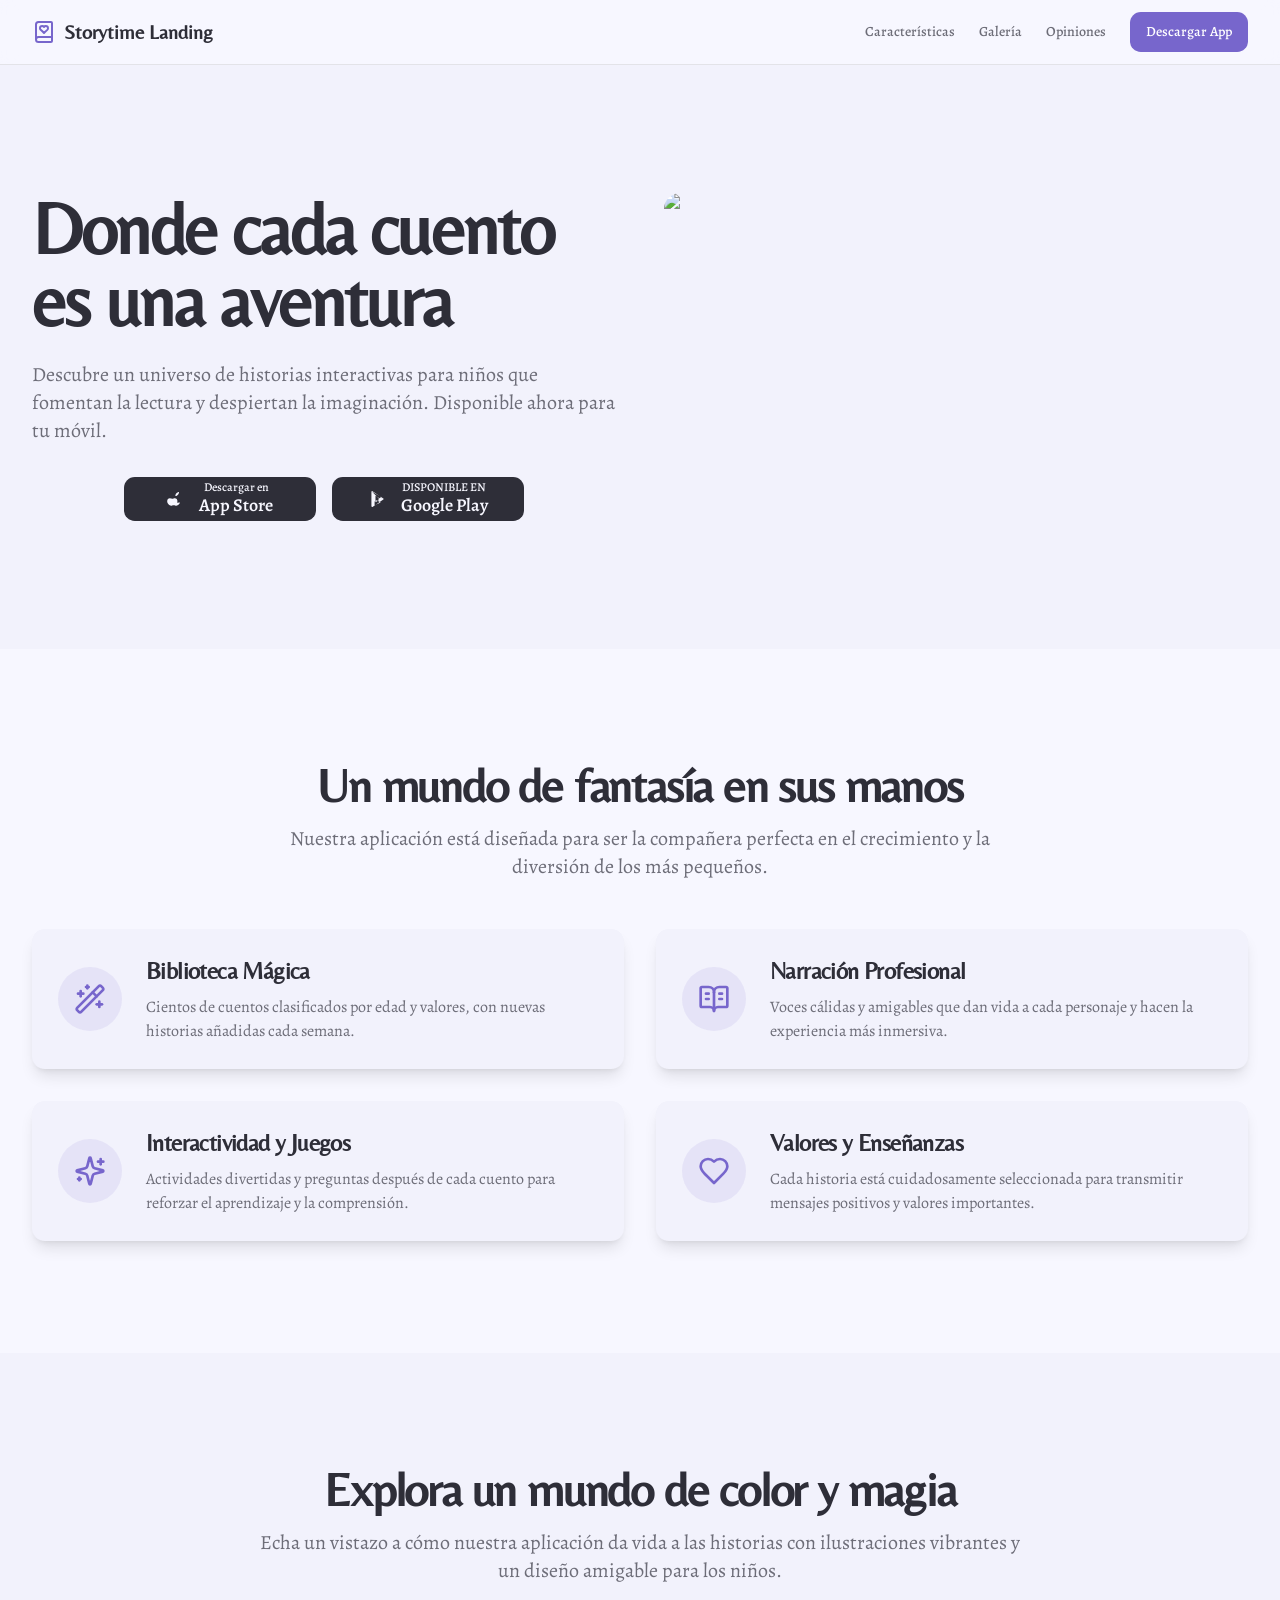
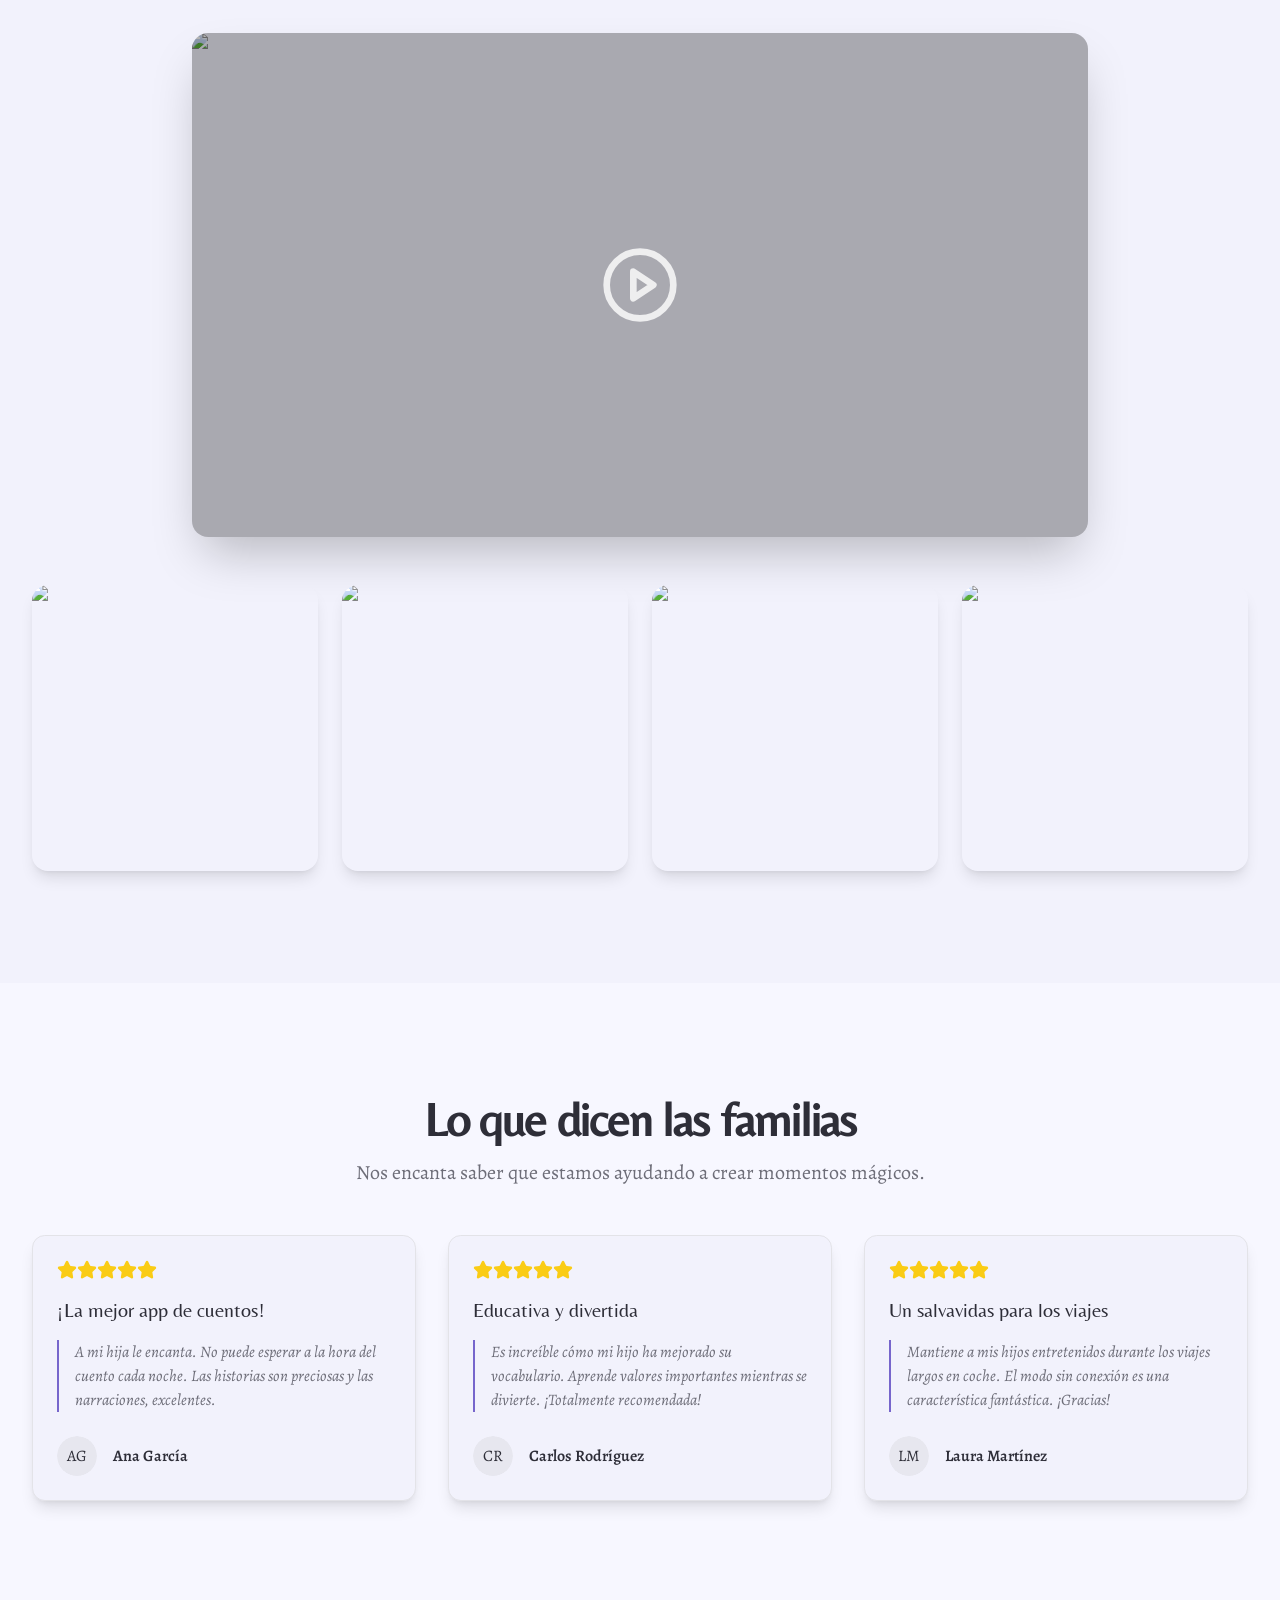
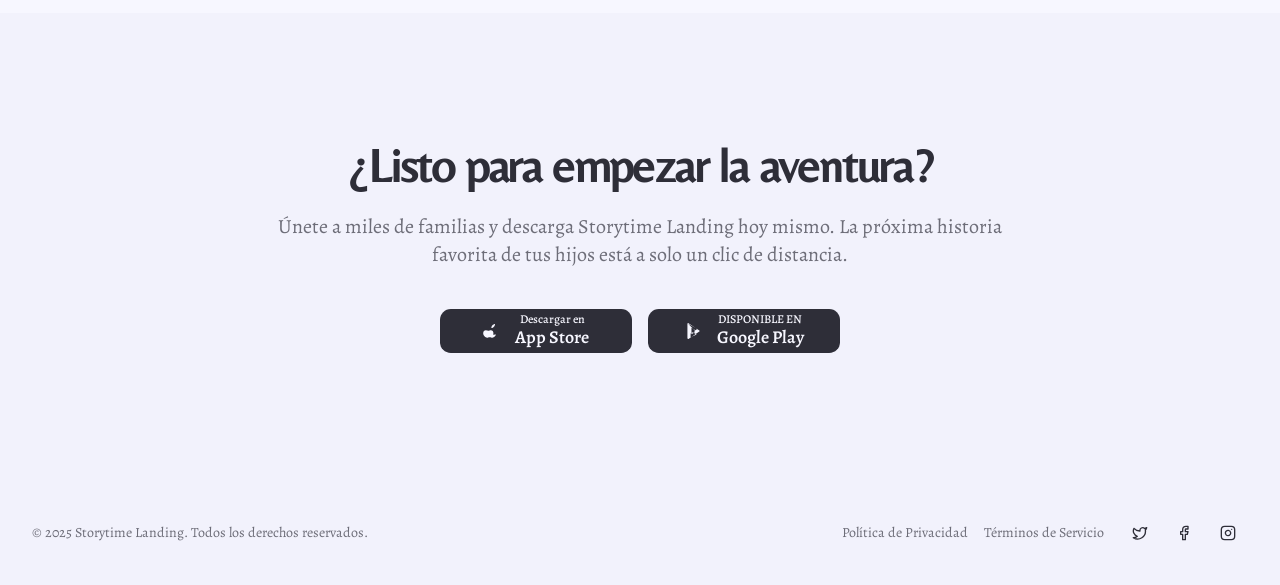
==== index.html @ bb25e4a8 "deploy: f7f34beac762e305af1522f1c3e5314fc37bac65" ====
<!DOCTYPE html><html lang="es"><head><meta charSet="utf-8"/><meta name="viewport" content="width=device-width, initial-scale=1"/><link rel="preload" as="image" imageSrcSet="/_next/image?url=https%3A%2F%2Fplacehold.co%2F600x400.png&amp;w=640&amp;q=75 640w, /_next/image?url=https%3A%2F%2Fplacehold.co%2F600x400.png&amp;w=750&amp;q=75 750w, /_next/image?url=https%3A%2F%2Fplacehold.co%2F600x400.png&amp;w=828&amp;q=75 828w, /_next/image?url=https%3A%2F%2Fplacehold.co%2F600x400.png&amp;w=1080&amp;q=75 1080w, /_next/image?url=https%3A%2F%2Fplacehold.co%2F600x400.png&amp;w=1200&amp;q=75 1200w, /_next/image?url=https%3A%2F%2Fplacehold.co%2F600x400.png&amp;w=1920&amp;q=75 1920w, /_next/image?url=https%3A%2F%2Fplacehold.co%2F600x400.png&amp;w=2048&amp;q=75 2048w, /_next/image?url=https%3A%2F%2Fplacehold.co%2F600x400.png&amp;w=3840&amp;q=75 3840w" imageSizes="100vw"/><link rel="stylesheet" href="/_next/static/css/0b1c5fc0b45783b5.css" data-precedence="next"/><link rel="preload" as="script" fetchPriority="low" href="/_next/static/chunks/webpack-60d835819e29e072.js"/><script src="/_next/static/chunks/4bd1b696-4ad49f259c53d116.js" async=""></script><script src="/_next/static/chunks/684-f148f8be4335107b.js" async=""></script><script src="/_next/static/chunks/main-app-072e5748b4f3abbe.js" async=""></script><script src="/_next/static/chunks/377-c57b7319d24215d9.js" async=""></script><script src="/_next/static/chunks/485-9ece1b0637cd4a57.js" async=""></script><script src="/_next/static/chunks/app/layout-03f62ecd4ad8ce9d.js" async=""></script><script src="/_next/static/chunks/833-ccafdc875568f485.js" async=""></script><script src="/_next/static/chunks/app/page-d3086fc66990dde5.js" async=""></script><link rel="preconnect" href="https://fonts.googleapis.com"/><link rel="preconnect" href="https://fonts.gstatic.com" crossorigin="anonymous"/><link href="https://fonts.googleapis.com/css2?family=Alegreya:ital,wght@0,400;0,500;0,700;1,400&amp;family=Belleza&amp;display=swap" rel="stylesheet"/><title>Storytime Landing | Cuentos Infantiles Mágicos</title><meta name="description" content="Descubre un mundo de historias interactivas para niños que fomentan la lectura y la imaginación. Disponible ahora para tu móvil."/><meta name="keywords" content="cuentacuentos,historias infantiles,app para niños,lectura infantil,cuentos para dormir"/><link rel="icon" href="/favicon.ico" type="image/x-icon" sizes="16x16"/><script>document.querySelectorAll('body link[rel="icon"], body link[rel="apple-touch-icon"]').forEach(el => document.head.appendChild(el))</script><script src="/_next/static/chunks/polyfills-42372ed130431b0a.js" noModule=""></script></head><body class="font-body antialiased"><div class="flex flex-col min-h-screen"><header class="sticky top-0 z-50 w-full border-b bg-background/95 backdrop-blur supports-[backdrop-filter]:bg-background/60"><div class="container mx-auto px-4 md:px-8 flex h-16 items-center"><a class="flex items-center gap-2 mr-auto" href="/"><svg xmlns="http://www.w3.org/2000/svg" width="24" height="24" viewBox="0 0 24 24" fill="none" stroke="currentColor" stroke-width="2" stroke-linecap="round" stroke-linejoin="round" class="lucide lucide-book-heart h-6 w-6 text-primary"><path d="M16 8.2A2.22 2.22 0 0 0 13.8 6c-.8 0-1.4.3-1.8.9-.4-.6-1-.9-1.8-.9A2.22 2.22 0 0 0 8 8.2c0 .6.3 1.2.7 1.6A226.652 226.652 0 0 0 12 13a404 404 0 0 0 3.3-3.1 2.413 2.413 0 0 0 .7-1.7"></path><path d="M4 19.5v-15A2.5 2.5 0 0 1 6.5 2H19a1 1 0 0 1 1 1v18a1 1 0 0 1-1 1H6.5a1 1 0 0 1 0-5H20"></path></svg><span class="font-headline text-xl font-bold">Storytime Landing</span></a><nav class="hidden md:flex items-center gap-6 text-sm font-medium"><a class="text-muted-foreground transition-colors hover:text-foreground" href="#features">Características</a><a class="text-muted-foreground transition-colors hover:text-foreground" href="#visuals">Galería</a><a class="text-muted-foreground transition-colors hover:text-foreground" href="#testimonials">Opiniones</a></nav><a class="inline-flex items-center justify-center gap-2 whitespace-nowrap rounded-md text-sm font-medium ring-offset-background transition-colors focus-visible:outline-none focus-visible:ring-2 focus-visible:ring-ring focus-visible:ring-offset-2 disabled:pointer-events-none disabled:opacity-50 [&amp;_svg]:pointer-events-none [&amp;_svg]:size-4 [&amp;_svg]:shrink-0 bg-primary text-primary-foreground hover:bg-primary/90 h-10 px-4 py-2 ml-6" href="#cta">Descargar App</a></div></header><main class="flex-1"><section id="hero" class="py-20 md:py-32 bg-card"><div class="container mx-auto px-4 md:px-8"><div class="grid md:grid-cols-2 gap-12 items-center"><div class="text-center md:text-left"><h1 class="font-headline text-5xl md:text-7xl font-bold tracking-tight mb-6">Donde cada cuento es una aventura</h1><p class="text-lg md:text-xl max-w-2xl mx-auto md:mx-0 mb-8 text-muted-foreground">Descubre un universo de historias interactivas para niños que fomentan la lectura y despiertan la imaginación. Disponible ahora para tu móvil.</p><div class="flex flex-col sm:flex-row items-center justify-center gap-4"><button class="inline-flex items-center justify-center gap-2 whitespace-nowrap text-sm font-medium ring-offset-background transition-colors focus-visible:outline-none focus-visible:ring-2 focus-visible:ring-ring focus-visible:ring-offset-2 disabled:pointer-events-none disabled:opacity-50 [&amp;_svg]:pointer-events-none [&amp;_svg]:size-4 [&amp;_svg]:shrink-0 h-11 rounded-md px-8 w-48 bg-foreground text-background hover:bg-foreground/80 dark:bg-background dark:text-foreground dark:hover:bg-background/80" aria-label="Download on the App Store"><svg xmlns="http://www.w3.org/2000/svg" width="1em" height="1em" viewBox="0 0 256 256" class="h-6 w-6 mr-2"><path fill="currentColor" d="M208.31 184.81c-2.31 10-10.15 21.36-21.62 31.13c-11.23 9.5-22.1 18.06-37.14 18.06c-15.34 0-23.4-7.83-42.42-7.83c-19.05 0-28.89 7.83-42.45 7.83c-15 0-26.49-8.8-37.44-18.54c-14.26-12.7-24.3-30.83-24.3-51.72c0-31.41 18.23-48.42 43-48.42c14.22 0 24.8 8.28 39.52 8.28c14.43 0 23.4-8.28 40.89-8.28c23.51 0 40.3 16.74 40.3 45.85c0 9.2-1.37 18.82-4.14 27.84M174.52 60.1c11.23-13.4 18.23-28.53 16.94-45.61c-14.72.3-29.42 8.52-40.34 21.36c-10.12 12.06-18.78 28.53-16.91 44.75c16.16.58 30.18-7.97 40.31-20.5"></path></svg><div><div class="text-xs">Descargar en</div><div class="text-lg font-semibold -mt-1">App Store</div></div></button><button class="inline-flex items-center justify-center gap-2 whitespace-nowrap text-sm font-medium ring-offset-background transition-colors focus-visible:outline-none focus-visible:ring-2 focus-visible:ring-ring focus-visible:ring-offset-2 disabled:pointer-events-none disabled:opacity-50 [&amp;_svg]:pointer-events-none [&amp;_svg]:size-4 [&amp;_svg]:shrink-0 h-11 rounded-md px-8 w-48 bg-foreground text-background hover:bg-foreground/80 dark:bg-background dark:text-foreground dark:hover:bg-background/80" aria-label="Get it on Google Play"><svg xmlns="http://www.w3.org/2000/svg" width="1em" height="1em" viewBox="0 0 256 256" class="h-6 w-6 mr-2"><path fill="currentColor" d="M228.47 119.22L56.13 2.45a11.36 11.36 0 0 0-12 1.42a10.81 10.81 0 0 0-5.4 9.54v230a10.81 10.81 0 0 0 5.43 9.55a11.36 11.36 0 0 0 12 1.42L228.47 137a10.78 10.78 0 0 0 0-17.78M152.1 152l-48.33 28.67V75.33L152.1 104zm6.06-3.53l39.31-22.7L197.1 128l-38.93-2.2zM49.69 11.75l147.4 85.56l-38.93 22.1zM89.78 227.18V166.8l32.22-18.87l65.47 38z"></path></svg><div><div class="text-xs">DISPONIBLE EN</div><div class="text-lg font-semibold -mt-1">Google Play</div></div></button></div></div><div class="relative h-80 md:h-full"><img alt="Ilustración de niños leyendo un libro mágico" data-ai-hint="children reading magical book" decoding="async" data-nimg="fill" class="object-contain rounded-2xl" style="position:absolute;height:100%;width:100%;left:0;top:0;right:0;bottom:0;color:transparent" sizes="100vw" srcSet="/_next/image?url=https%3A%2F%2Fplacehold.co%2F600x400.png&amp;w=640&amp;q=75 640w, /_next/image?url=https%3A%2F%2Fplacehold.co%2F600x400.png&amp;w=750&amp;q=75 750w, /_next/image?url=https%3A%2F%2Fplacehold.co%2F600x400.png&amp;w=828&amp;q=75 828w, /_next/image?url=https%3A%2F%2Fplacehold.co%2F600x400.png&amp;w=1080&amp;q=75 1080w, /_next/image?url=https%3A%2F%2Fplacehold.co%2F600x400.png&amp;w=1200&amp;q=75 1200w, /_next/image?url=https%3A%2F%2Fplacehold.co%2F600x400.png&amp;w=1920&amp;q=75 1920w, /_next/image?url=https%3A%2F%2Fplacehold.co%2F600x400.png&amp;w=2048&amp;q=75 2048w, /_next/image?url=https%3A%2F%2Fplacehold.co%2F600x400.png&amp;w=3840&amp;q=75 3840w" src="/_next/image?url=https%3A%2F%2Fplacehold.co%2F600x400.png&amp;w=3840&amp;q=75"/></div></div></div></section><section id="features" class="py-20 md:py-28"><div class="container mx-auto px-4 md:px-8"><div class="text-center max-w-3xl mx-auto"><h2 class="font-headline text-4xl md:text-5xl font-bold tracking-tight mb-4">Un mundo de fantasía en sus manos</h2><p class="text-lg md:text-xl text-muted-foreground mb-12">Nuestra aplicación está diseñada para ser la compañera perfecta en el crecimiento y la diversión de los más pequeños.</p></div><div class="grid grid-cols-1 md:grid-cols-2 gap-8"><div class="rounded-lg bg-card text-card-foreground flex flex-col sm:flex-row items-center p-6 text-center sm:text-left shadow-lg border-2 border-transparent hover:border-primary transition-colors duration-300"><div class="p-4 bg-primary/10 rounded-full mb-4 sm:mb-0 sm:mr-6"><svg xmlns="http://www.w3.org/2000/svg" width="24" height="24" viewBox="0 0 24 24" fill="none" stroke="currentColor" stroke-width="2" stroke-linecap="round" stroke-linejoin="round" class="lucide lucide-wand-sparkles w-8 h-8 text-primary"><path d="m21.64 3.64-1.28-1.28a1.21 1.21 0 0 0-1.72 0L2.36 18.64a1.21 1.21 0 0 0 0 1.72l1.28 1.28a1.2 1.2 0 0 0 1.72 0L21.64 5.36a1.2 1.2 0 0 0 0-1.72"></path><path d="m14 7 3 3"></path><path d="M5 6v4"></path><path d="M19 14v4"></path><path d="M10 2v2"></path><path d="M7 8H3"></path><path d="M21 16h-4"></path><path d="M11 3H9"></path></svg></div><div><div class="font-semibold tracking-tight font-headline text-2xl mb-2">Biblioteca Mágica</div><div class="text-base text-muted-foreground">Cientos de cuentos clasificados por edad y valores, con nuevas historias añadidas cada semana.</div></div></div><div class="rounded-lg bg-card text-card-foreground flex flex-col sm:flex-row items-center p-6 text-center sm:text-left shadow-lg border-2 border-transparent hover:border-primary transition-colors duration-300"><div class="p-4 bg-primary/10 rounded-full mb-4 sm:mb-0 sm:mr-6"><svg xmlns="http://www.w3.org/2000/svg" width="24" height="24" viewBox="0 0 24 24" fill="none" stroke="currentColor" stroke-width="2" stroke-linecap="round" stroke-linejoin="round" class="lucide lucide-book-open-text w-8 h-8 text-primary"><path d="M12 7v14"></path><path d="M16 12h2"></path><path d="M16 8h2"></path><path d="M3 18a1 1 0 0 1-1-1V4a1 1 0 0 1 1-1h5a4 4 0 0 1 4 4 4 4 0 0 1 4-4h5a1 1 0 0 1 1 1v13a1 1 0 0 1-1 1h-6a3 3 0 0 0-3 3 3 3 0 0 0-3-3z"></path><path d="M6 12h2"></path><path d="M6 8h2"></path></svg></div><div><div class="font-semibold tracking-tight font-headline text-2xl mb-2">Narración Profesional</div><div class="text-base text-muted-foreground">Voces cálidas y amigables que dan vida a cada personaje y hacen la experiencia más inmersiva.</div></div></div><div class="rounded-lg bg-card text-card-foreground flex flex-col sm:flex-row items-center p-6 text-center sm:text-left shadow-lg border-2 border-transparent hover:border-primary transition-colors duration-300"><div class="p-4 bg-primary/10 rounded-full mb-4 sm:mb-0 sm:mr-6"><svg xmlns="http://www.w3.org/2000/svg" width="24" height="24" viewBox="0 0 24 24" fill="none" stroke="currentColor" stroke-width="2" stroke-linecap="round" stroke-linejoin="round" class="lucide lucide-sparkles w-8 h-8 text-primary"><path d="M9.937 15.5A2 2 0 0 0 8.5 14.063l-6.135-1.582a.5.5 0 0 1 0-.962L8.5 9.936A2 2 0 0 0 9.937 8.5l1.582-6.135a.5.5 0 0 1 .963 0L14.063 8.5A2 2 0 0 0 15.5 9.937l6.135 1.581a.5.5 0 0 1 0 .964L15.5 14.063a2 2 0 0 0-1.437 1.437l-1.582 6.135a.5.5 0 0 1-.963 0z"></path><path d="M20 3v4"></path><path d="M22 5h-4"></path><path d="M4 17v2"></path><path d="M5 18H3"></path></svg></div><div><div class="font-semibold tracking-tight font-headline text-2xl mb-2">Interactividad y Juegos</div><div class="text-base text-muted-foreground">Actividades divertidas y preguntas después de cada cuento para reforzar el aprendizaje y la comprensión.</div></div></div><div class="rounded-lg bg-card text-card-foreground flex flex-col sm:flex-row items-center p-6 text-center sm:text-left shadow-lg border-2 border-transparent hover:border-primary transition-colors duration-300"><div class="p-4 bg-primary/10 rounded-full mb-4 sm:mb-0 sm:mr-6"><svg xmlns="http://www.w3.org/2000/svg" width="24" height="24" viewBox="0 0 24 24" fill="none" stroke="currentColor" stroke-width="2" stroke-linecap="round" stroke-linejoin="round" class="lucide lucide-heart w-8 h-8 text-primary"><path d="M19 14c1.49-1.46 3-3.21 3-5.5A5.5 5.5 0 0 0 16.5 3c-1.76 0-3 .5-4.5 2-1.5-1.5-2.74-2-4.5-2A5.5 5.5 0 0 0 2 8.5c0 2.3 1.5 4.05 3 5.5l7 7Z"></path></svg></div><div><div class="font-semibold tracking-tight font-headline text-2xl mb-2">Valores y Enseñanzas</div><div class="text-base text-muted-foreground">Cada historia está cuidadosamente seleccionada para transmitir mensajes positivos y valores importantes.</div></div></div></div></div></section><section id="visuals" class="py-20 md:py-28 bg-card"><div class="container mx-auto px-4 md:px-8"><div class="text-center max-w-3xl mx-auto"><h2 class="font-headline text-4xl md:text-5xl font-bold tracking-tight mb-4">Explora un mundo de color y magia</h2><p class="text-lg md:text-xl text-muted-foreground mb-12">Echa un vistazo a cómo nuestra aplicación da vida a las historias con ilustraciones vibrantes y un diseño amigable para los niños.</p></div><div class="relative mb-12 aspect-video w-full max-w-4xl mx-auto rounded-2xl overflow-hidden shadow-2xl group cursor-pointer"><img alt="Video promocional de la aplicación" data-ai-hint="storybook app promo" loading="lazy" decoding="async" data-nimg="fill" style="position:absolute;height:100%;width:100%;left:0;top:0;right:0;bottom:0;object-fit:cover;color:transparent" sizes="100vw" srcSet="/_next/image?url=https%3A%2F%2Fplacehold.co%2F1280x720.png&amp;w=640&amp;q=75 640w, /_next/image?url=https%3A%2F%2Fplacehold.co%2F1280x720.png&amp;w=750&amp;q=75 750w, /_next/image?url=https%3A%2F%2Fplacehold.co%2F1280x720.png&amp;w=828&amp;q=75 828w, /_next/image?url=https%3A%2F%2Fplacehold.co%2F1280x720.png&amp;w=1080&amp;q=75 1080w, /_next/image?url=https%3A%2F%2Fplacehold.co%2F1280x720.png&amp;w=1200&amp;q=75 1200w, /_next/image?url=https%3A%2F%2Fplacehold.co%2F1280x720.png&amp;w=1920&amp;q=75 1920w, /_next/image?url=https%3A%2F%2Fplacehold.co%2F1280x720.png&amp;w=2048&amp;q=75 2048w, /_next/image?url=https%3A%2F%2Fplacehold.co%2F1280x720.png&amp;w=3840&amp;q=75 3840w" src="/_next/image?url=https%3A%2F%2Fplacehold.co%2F1280x720.png&amp;w=3840&amp;q=75"/><div class="absolute inset-0 bg-black/30 flex items-center justify-center"><svg xmlns="http://www.w3.org/2000/svg" width="24" height="24" viewBox="0 0 24 24" fill="none" stroke="currentColor" stroke-width="2" stroke-linecap="round" stroke-linejoin="round" class="lucide lucide-circle-play w-20 h-20 text-white/80 transform group-hover:scale-110 transition-transform duration-300"><circle cx="12" cy="12" r="10"></circle><polygon points="10 8 16 12 10 16 10 8"></polygon></svg></div></div><div class="grid grid-cols-1 sm:grid-cols-2 lg:grid-cols-4 gap-6"><div class="relative aspect-square rounded-2xl overflow-hidden shadow-lg"><img alt="Captura de pantalla de la biblioteca de cuentos" data-ai-hint="storybook app screenshot" loading="lazy" decoding="async" data-nimg="fill" style="position:absolute;height:100%;width:100%;left:0;top:0;right:0;bottom:0;object-fit:cover;color:transparent" sizes="100vw" srcSet="/_next/image?url=https%3A%2F%2Fplacehold.co%2F400x400.png&amp;w=640&amp;q=75 640w, /_next/image?url=https%3A%2F%2Fplacehold.co%2F400x400.png&amp;w=750&amp;q=75 750w, /_next/image?url=https%3A%2F%2Fplacehold.co%2F400x400.png&amp;w=828&amp;q=75 828w, /_next/image?url=https%3A%2F%2Fplacehold.co%2F400x400.png&amp;w=1080&amp;q=75 1080w, /_next/image?url=https%3A%2F%2Fplacehold.co%2F400x400.png&amp;w=1200&amp;q=75 1200w, /_next/image?url=https%3A%2F%2Fplacehold.co%2F400x400.png&amp;w=1920&amp;q=75 1920w, /_next/image?url=https%3A%2F%2Fplacehold.co%2F400x400.png&amp;w=2048&amp;q=75 2048w, /_next/image?url=https%3A%2F%2Fplacehold.co%2F400x400.png&amp;w=3840&amp;q=75 3840w" src="/_next/image?url=https%3A%2F%2Fplacehold.co%2F400x400.png&amp;w=3840&amp;q=75"/></div><div class="relative aspect-square rounded-2xl overflow-hidden shadow-lg"><img alt="Captura de pantalla de una página de cuento" data-ai-hint="reading app interface" loading="lazy" decoding="async" data-nimg="fill" style="position:absolute;height:100%;width:100%;left:0;top:0;right:0;bottom:0;object-fit:cover;color:transparent" sizes="100vw" srcSet="/_next/image?url=https%3A%2F%2Fplacehold.co%2F400x400.png&amp;w=640&amp;q=75 640w, /_next/image?url=https%3A%2F%2Fplacehold.co%2F400x400.png&amp;w=750&amp;q=75 750w, /_next/image?url=https%3A%2F%2Fplacehold.co%2F400x400.png&amp;w=828&amp;q=75 828w, /_next/image?url=https%3A%2F%2Fplacehold.co%2F400x400.png&amp;w=1080&amp;q=75 1080w, /_next/image?url=https%3A%2F%2Fplacehold.co%2F400x400.png&amp;w=1200&amp;q=75 1200w, /_next/image?url=https%3A%2F%2Fplacehold.co%2F400x400.png&amp;w=1920&amp;q=75 1920w, /_next/image?url=https%3A%2F%2Fplacehold.co%2F400x400.png&amp;w=2048&amp;q=75 2048w, /_next/image?url=https%3A%2F%2Fplacehold.co%2F400x400.png&amp;w=3840&amp;q=75 3840w" src="/_next/image?url=https%3A%2F%2Fplacehold.co%2F400x400.png&amp;w=3840&amp;q=75"/></div><div class="relative aspect-square rounded-2xl overflow-hidden shadow-lg"><img alt="Captura de pantalla de una actividad interactiva" data-ai-hint="kids learning game" loading="lazy" decoding="async" data-nimg="fill" style="position:absolute;height:100%;width:100%;left:0;top:0;right:0;bottom:0;object-fit:cover;color:transparent" sizes="100vw" srcSet="/_next/image?url=https%3A%2F%2Fplacehold.co%2F400x400.png&amp;w=640&amp;q=75 640w, /_next/image?url=https%3A%2F%2Fplacehold.co%2F400x400.png&amp;w=750&amp;q=75 750w, /_next/image?url=https%3A%2F%2Fplacehold.co%2F400x400.png&amp;w=828&amp;q=75 828w, /_next/image?url=https%3A%2F%2Fplacehold.co%2F400x400.png&amp;w=1080&amp;q=75 1080w, /_next/image?url=https%3A%2F%2Fplacehold.co%2F400x400.png&amp;w=1200&amp;q=75 1200w, /_next/image?url=https%3A%2F%2Fplacehold.co%2F400x400.png&amp;w=1920&amp;q=75 1920w, /_next/image?url=https%3A%2F%2Fplacehold.co%2F400x400.png&amp;w=2048&amp;q=75 2048w, /_next/image?url=https%3A%2F%2Fplacehold.co%2F400x400.png&amp;w=3840&amp;q=75 3840w" src="/_next/image?url=https%3A%2F%2Fplacehold.co%2F400x400.png&amp;w=3840&amp;q=75"/></div><div class="relative aspect-square rounded-2xl overflow-hidden shadow-lg"><img alt="Captura de pantalla del perfil de niño" data-ai-hint="children app profile" loading="lazy" decoding="async" data-nimg="fill" style="position:absolute;height:100%;width:100%;left:0;top:0;right:0;bottom:0;object-fit:cover;color:transparent" sizes="100vw" srcSet="/_next/image?url=https%3A%2F%2Fplacehold.co%2F400x400.png&amp;w=640&amp;q=75 640w, /_next/image?url=https%3A%2F%2Fplacehold.co%2F400x400.png&amp;w=750&amp;q=75 750w, /_next/image?url=https%3A%2F%2Fplacehold.co%2F400x400.png&amp;w=828&amp;q=75 828w, /_next/image?url=https%3A%2F%2Fplacehold.co%2F400x400.png&amp;w=1080&amp;q=75 1080w, /_next/image?url=https%3A%2F%2Fplacehold.co%2F400x400.png&amp;w=1200&amp;q=75 1200w, /_next/image?url=https%3A%2F%2Fplacehold.co%2F400x400.png&amp;w=1920&amp;q=75 1920w, /_next/image?url=https%3A%2F%2Fplacehold.co%2F400x400.png&amp;w=2048&amp;q=75 2048w, /_next/image?url=https%3A%2F%2Fplacehold.co%2F400x400.png&amp;w=3840&amp;q=75 3840w" src="/_next/image?url=https%3A%2F%2Fplacehold.co%2F400x400.png&amp;w=3840&amp;q=75"/></div></div></div></section><section id="testimonials" class="py-20 md:py-28"><div class="container mx-auto px-4 md:px-8"><div class="text-center max-w-3xl mx-auto"><h2 class="font-headline text-4xl md:text-5xl font-bold tracking-tight mb-4">Lo que dicen las familias</h2><p class="text-lg md:text-xl text-muted-foreground mb-12">Nos encanta saber que estamos ayudando a crear momentos mágicos.</p></div><div class="grid grid-cols-1 lg:grid-cols-3 gap-8"><div class="rounded-lg border bg-card text-card-foreground p-6 shadow-lg transform hover:-translate-y-2 transition-transform duration-300"><div class="p-0"><div class="flex mb-4"><svg xmlns="http://www.w3.org/2000/svg" width="24" height="24" viewBox="0 0 24 24" fill="none" stroke="currentColor" stroke-width="2" stroke-linecap="round" stroke-linejoin="round" class="lucide lucide-star w-5 h-5 text-yellow-400 fill-yellow-400"><path d="M11.525 2.295a.53.53 0 0 1 .95 0l2.31 4.679a2.123 2.123 0 0 0 1.595 1.16l5.166.756a.53.53 0 0 1 .294.904l-3.736 3.638a2.123 2.123 0 0 0-.611 1.878l.882 5.14a.53.53 0 0 1-.771.56l-4.618-2.428a2.122 2.122 0 0 0-1.973 0L6.396 21.01a.53.53 0 0 1-.77-.56l.881-5.139a2.122 2.122 0 0 0-.611-1.879L2.16 9.795a.53.53 0 0 1 .294-.906l5.165-.755a2.122 2.122 0 0 0 1.597-1.16z"></path></svg><svg xmlns="http://www.w3.org/2000/svg" width="24" height="24" viewBox="0 0 24 24" fill="none" stroke="currentColor" stroke-width="2" stroke-linecap="round" stroke-linejoin="round" class="lucide lucide-star w-5 h-5 text-yellow-400 fill-yellow-400"><path d="M11.525 2.295a.53.53 0 0 1 .95 0l2.31 4.679a2.123 2.123 0 0 0 1.595 1.16l5.166.756a.53.53 0 0 1 .294.904l-3.736 3.638a2.123 2.123 0 0 0-.611 1.878l.882 5.14a.53.53 0 0 1-.771.56l-4.618-2.428a2.122 2.122 0 0 0-1.973 0L6.396 21.01a.53.53 0 0 1-.77-.56l.881-5.139a2.122 2.122 0 0 0-.611-1.879L2.16 9.795a.53.53 0 0 1 .294-.906l5.165-.755a2.122 2.122 0 0 0 1.597-1.16z"></path></svg><svg xmlns="http://www.w3.org/2000/svg" width="24" height="24" viewBox="0 0 24 24" fill="none" stroke="currentColor" stroke-width="2" stroke-linecap="round" stroke-linejoin="round" class="lucide lucide-star w-5 h-5 text-yellow-400 fill-yellow-400"><path d="M11.525 2.295a.53.53 0 0 1 .95 0l2.31 4.679a2.123 2.123 0 0 0 1.595 1.16l5.166.756a.53.53 0 0 1 .294.904l-3.736 3.638a2.123 2.123 0 0 0-.611 1.878l.882 5.14a.53.53 0 0 1-.771.56l-4.618-2.428a2.122 2.122 0 0 0-1.973 0L6.396 21.01a.53.53 0 0 1-.77-.56l.881-5.139a2.122 2.122 0 0 0-.611-1.879L2.16 9.795a.53.53 0 0 1 .294-.906l5.165-.755a2.122 2.122 0 0 0 1.597-1.16z"></path></svg><svg xmlns="http://www.w3.org/2000/svg" width="24" height="24" viewBox="0 0 24 24" fill="none" stroke="currentColor" stroke-width="2" stroke-linecap="round" stroke-linejoin="round" class="lucide lucide-star w-5 h-5 text-yellow-400 fill-yellow-400"><path d="M11.525 2.295a.53.53 0 0 1 .95 0l2.31 4.679a2.123 2.123 0 0 0 1.595 1.16l5.166.756a.53.53 0 0 1 .294.904l-3.736 3.638a2.123 2.123 0 0 0-.611 1.878l.882 5.14a.53.53 0 0 1-.771.56l-4.618-2.428a2.122 2.122 0 0 0-1.973 0L6.396 21.01a.53.53 0 0 1-.77-.56l.881-5.139a2.122 2.122 0 0 0-.611-1.879L2.16 9.795a.53.53 0 0 1 .294-.906l5.165-.755a2.122 2.122 0 0 0 1.597-1.16z"></path></svg><svg xmlns="http://www.w3.org/2000/svg" width="24" height="24" viewBox="0 0 24 24" fill="none" stroke="currentColor" stroke-width="2" stroke-linecap="round" stroke-linejoin="round" class="lucide lucide-star w-5 h-5 text-yellow-400 fill-yellow-400"><path d="M11.525 2.295a.53.53 0 0 1 .95 0l2.31 4.679a2.123 2.123 0 0 0 1.595 1.16l5.166.756a.53.53 0 0 1 .294.904l-3.736 3.638a2.123 2.123 0 0 0-.611 1.878l.882 5.14a.53.53 0 0 1-.771.56l-4.618-2.428a2.122 2.122 0 0 0-1.973 0L6.396 21.01a.53.53 0 0 1-.77-.56l.881-5.139a2.122 2.122 0 0 0-.611-1.879L2.16 9.795a.53.53 0 0 1 .294-.906l5.165-.755a2.122 2.122 0 0 0 1.597-1.16z"></path></svg></div><p class="font-headline text-xl mb-4">¡La mejor app de cuentos!</p><blockquote class="text-muted-foreground border-l-2 border-primary pl-4 italic mb-6">A mi hija le encanta. No puede esperar a la hora del cuento cada noche. Las historias son preciosas y las narraciones, excelentes.</blockquote><div class="flex items-center"><span class="relative flex h-10 w-10 shrink-0 overflow-hidden rounded-full"><span class="flex h-full w-full items-center justify-center rounded-full bg-muted">AG</span></span><div class="ml-4"><p class="font-semibold">Ana García</p></div></div></div></div><div class="rounded-lg border bg-card text-card-foreground p-6 shadow-lg transform hover:-translate-y-2 transition-transform duration-300"><div class="p-0"><div class="flex mb-4"><svg xmlns="http://www.w3.org/2000/svg" width="24" height="24" viewBox="0 0 24 24" fill="none" stroke="currentColor" stroke-width="2" stroke-linecap="round" stroke-linejoin="round" class="lucide lucide-star w-5 h-5 text-yellow-400 fill-yellow-400"><path d="M11.525 2.295a.53.53 0 0 1 .95 0l2.31 4.679a2.123 2.123 0 0 0 1.595 1.16l5.166.756a.53.53 0 0 1 .294.904l-3.736 3.638a2.123 2.123 0 0 0-.611 1.878l.882 5.14a.53.53 0 0 1-.771.56l-4.618-2.428a2.122 2.122 0 0 0-1.973 0L6.396 21.01a.53.53 0 0 1-.77-.56l.881-5.139a2.122 2.122 0 0 0-.611-1.879L2.16 9.795a.53.53 0 0 1 .294-.906l5.165-.755a2.122 2.122 0 0 0 1.597-1.16z"></path></svg><svg xmlns="http://www.w3.org/2000/svg" width="24" height="24" viewBox="0 0 24 24" fill="none" stroke="currentColor" stroke-width="2" stroke-linecap="round" stroke-linejoin="round" class="lucide lucide-star w-5 h-5 text-yellow-400 fill-yellow-400"><path d="M11.525 2.295a.53.53 0 0 1 .95 0l2.31 4.679a2.123 2.123 0 0 0 1.595 1.16l5.166.756a.53.53 0 0 1 .294.904l-3.736 3.638a2.123 2.123 0 0 0-.611 1.878l.882 5.14a.53.53 0 0 1-.771.56l-4.618-2.428a2.122 2.122 0 0 0-1.973 0L6.396 21.01a.53.53 0 0 1-.77-.56l.881-5.139a2.122 2.122 0 0 0-.611-1.879L2.16 9.795a.53.53 0 0 1 .294-.906l5.165-.755a2.122 2.122 0 0 0 1.597-1.16z"></path></svg><svg xmlns="http://www.w3.org/2000/svg" width="24" height="24" viewBox="0 0 24 24" fill="none" stroke="currentColor" stroke-width="2" stroke-linecap="round" stroke-linejoin="round" class="lucide lucide-star w-5 h-5 text-yellow-400 fill-yellow-400"><path d="M11.525 2.295a.53.53 0 0 1 .95 0l2.31 4.679a2.123 2.123 0 0 0 1.595 1.16l5.166.756a.53.53 0 0 1 .294.904l-3.736 3.638a2.123 2.123 0 0 0-.611 1.878l.882 5.14a.53.53 0 0 1-.771.56l-4.618-2.428a2.122 2.122 0 0 0-1.973 0L6.396 21.01a.53.53 0 0 1-.77-.56l.881-5.139a2.122 2.122 0 0 0-.611-1.879L2.16 9.795a.53.53 0 0 1 .294-.906l5.165-.755a2.122 2.122 0 0 0 1.597-1.16z"></path></svg><svg xmlns="http://www.w3.org/2000/svg" width="24" height="24" viewBox="0 0 24 24" fill="none" stroke="currentColor" stroke-width="2" stroke-linecap="round" stroke-linejoin="round" class="lucide lucide-star w-5 h-5 text-yellow-400 fill-yellow-400"><path d="M11.525 2.295a.53.53 0 0 1 .95 0l2.31 4.679a2.123 2.123 0 0 0 1.595 1.16l5.166.756a.53.53 0 0 1 .294.904l-3.736 3.638a2.123 2.123 0 0 0-.611 1.878l.882 5.14a.53.53 0 0 1-.771.56l-4.618-2.428a2.122 2.122 0 0 0-1.973 0L6.396 21.01a.53.53 0 0 1-.77-.56l.881-5.139a2.122 2.122 0 0 0-.611-1.879L2.16 9.795a.53.53 0 0 1 .294-.906l5.165-.755a2.122 2.122 0 0 0 1.597-1.16z"></path></svg><svg xmlns="http://www.w3.org/2000/svg" width="24" height="24" viewBox="0 0 24 24" fill="none" stroke="currentColor" stroke-width="2" stroke-linecap="round" stroke-linejoin="round" class="lucide lucide-star w-5 h-5 text-yellow-400 fill-yellow-400"><path d="M11.525 2.295a.53.53 0 0 1 .95 0l2.31 4.679a2.123 2.123 0 0 0 1.595 1.16l5.166.756a.53.53 0 0 1 .294.904l-3.736 3.638a2.123 2.123 0 0 0-.611 1.878l.882 5.14a.53.53 0 0 1-.771.56l-4.618-2.428a2.122 2.122 0 0 0-1.973 0L6.396 21.01a.53.53 0 0 1-.77-.56l.881-5.139a2.122 2.122 0 0 0-.611-1.879L2.16 9.795a.53.53 0 0 1 .294-.906l5.165-.755a2.122 2.122 0 0 0 1.597-1.16z"></path></svg></div><p class="font-headline text-xl mb-4">Educativa y divertida</p><blockquote class="text-muted-foreground border-l-2 border-primary pl-4 italic mb-6">Es increíble cómo mi hijo ha mejorado su vocabulario. Aprende valores importantes mientras se divierte. ¡Totalmente recomendada!</blockquote><div class="flex items-center"><span class="relative flex h-10 w-10 shrink-0 overflow-hidden rounded-full"><span class="flex h-full w-full items-center justify-center rounded-full bg-muted">CR</span></span><div class="ml-4"><p class="font-semibold">Carlos Rodríguez</p></div></div></div></div><div class="rounded-lg border bg-card text-card-foreground p-6 shadow-lg transform hover:-translate-y-2 transition-transform duration-300"><div class="p-0"><div class="flex mb-4"><svg xmlns="http://www.w3.org/2000/svg" width="24" height="24" viewBox="0 0 24 24" fill="none" stroke="currentColor" stroke-width="2" stroke-linecap="round" stroke-linejoin="round" class="lucide lucide-star w-5 h-5 text-yellow-400 fill-yellow-400"><path d="M11.525 2.295a.53.53 0 0 1 .95 0l2.31 4.679a2.123 2.123 0 0 0 1.595 1.16l5.166.756a.53.53 0 0 1 .294.904l-3.736 3.638a2.123 2.123 0 0 0-.611 1.878l.882 5.14a.53.53 0 0 1-.771.56l-4.618-2.428a2.122 2.122 0 0 0-1.973 0L6.396 21.01a.53.53 0 0 1-.77-.56l.881-5.139a2.122 2.122 0 0 0-.611-1.879L2.16 9.795a.53.53 0 0 1 .294-.906l5.165-.755a2.122 2.122 0 0 0 1.597-1.16z"></path></svg><svg xmlns="http://www.w3.org/2000/svg" width="24" height="24" viewBox="0 0 24 24" fill="none" stroke="currentColor" stroke-width="2" stroke-linecap="round" stroke-linejoin="round" class="lucide lucide-star w-5 h-5 text-yellow-400 fill-yellow-400"><path d="M11.525 2.295a.53.53 0 0 1 .95 0l2.31 4.679a2.123 2.123 0 0 0 1.595 1.16l5.166.756a.53.53 0 0 1 .294.904l-3.736 3.638a2.123 2.123 0 0 0-.611 1.878l.882 5.14a.53.53 0 0 1-.771.56l-4.618-2.428a2.122 2.122 0 0 0-1.973 0L6.396 21.01a.53.53 0 0 1-.77-.56l.881-5.139a2.122 2.122 0 0 0-.611-1.879L2.16 9.795a.53.53 0 0 1 .294-.906l5.165-.755a2.122 2.122 0 0 0 1.597-1.16z"></path></svg><svg xmlns="http://www.w3.org/2000/svg" width="24" height="24" viewBox="0 0 24 24" fill="none" stroke="currentColor" stroke-width="2" stroke-linecap="round" stroke-linejoin="round" class="lucide lucide-star w-5 h-5 text-yellow-400 fill-yellow-400"><path d="M11.525 2.295a.53.53 0 0 1 .95 0l2.31 4.679a2.123 2.123 0 0 0 1.595 1.16l5.166.756a.53.53 0 0 1 .294.904l-3.736 3.638a2.123 2.123 0 0 0-.611 1.878l.882 5.14a.53.53 0 0 1-.771.56l-4.618-2.428a2.122 2.122 0 0 0-1.973 0L6.396 21.01a.53.53 0 0 1-.77-.56l.881-5.139a2.122 2.122 0 0 0-.611-1.879L2.16 9.795a.53.53 0 0 1 .294-.906l5.165-.755a2.122 2.122 0 0 0 1.597-1.16z"></path></svg><svg xmlns="http://www.w3.org/2000/svg" width="24" height="24" viewBox="0 0 24 24" fill="none" stroke="currentColor" stroke-width="2" stroke-linecap="round" stroke-linejoin="round" class="lucide lucide-star w-5 h-5 text-yellow-400 fill-yellow-400"><path d="M11.525 2.295a.53.53 0 0 1 .95 0l2.31 4.679a2.123 2.123 0 0 0 1.595 1.16l5.166.756a.53.53 0 0 1 .294.904l-3.736 3.638a2.123 2.123 0 0 0-.611 1.878l.882 5.14a.53.53 0 0 1-.771.56l-4.618-2.428a2.122 2.122 0 0 0-1.973 0L6.396 21.01a.53.53 0 0 1-.77-.56l.881-5.139a2.122 2.122 0 0 0-.611-1.879L2.16 9.795a.53.53 0 0 1 .294-.906l5.165-.755a2.122 2.122 0 0 0 1.597-1.16z"></path></svg><svg xmlns="http://www.w3.org/2000/svg" width="24" height="24" viewBox="0 0 24 24" fill="none" stroke="currentColor" stroke-width="2" stroke-linecap="round" stroke-linejoin="round" class="lucide lucide-star w-5 h-5 text-yellow-400 fill-yellow-400"><path d="M11.525 2.295a.53.53 0 0 1 .95 0l2.31 4.679a2.123 2.123 0 0 0 1.595 1.16l5.166.756a.53.53 0 0 1 .294.904l-3.736 3.638a2.123 2.123 0 0 0-.611 1.878l.882 5.14a.53.53 0 0 1-.771.56l-4.618-2.428a2.122 2.122 0 0 0-1.973 0L6.396 21.01a.53.53 0 0 1-.77-.56l.881-5.139a2.122 2.122 0 0 0-.611-1.879L2.16 9.795a.53.53 0 0 1 .294-.906l5.165-.755a2.122 2.122 0 0 0 1.597-1.16z"></path></svg></div><p class="font-headline text-xl mb-4">Un salvavidas para los viajes</p><blockquote class="text-muted-foreground border-l-2 border-primary pl-4 italic mb-6">Mantiene a mis hijos entretenidos durante los viajes largos en coche. El modo sin conexión es una característica fantástica. ¡Gracias!</blockquote><div class="flex items-center"><span class="relative flex h-10 w-10 shrink-0 overflow-hidden rounded-full"><span class="flex h-full w-full items-center justify-center rounded-full bg-muted">LM</span></span><div class="ml-4"><p class="font-semibold">Laura Martínez</p></div></div></div></div></div></div></section><section id="cta" class="py-20 md:py-32 bg-card"><div class="container mx-auto px-4 md:px-8 text-center"><h2 class="font-headline text-4xl md:text-5xl font-bold tracking-tight mb-6 text-card-foreground">¿Listo para empezar la aventura?</h2><p class="text-lg md:text-xl max-w-3xl mx-auto mb-10 text-muted-foreground">Únete a miles de familias y descarga Storytime Landing hoy mismo. La próxima historia favorita de tus hijos está a solo un clic de distancia.</p><div class="flex flex-col sm:flex-row items-center justify-center gap-4"><button class="inline-flex items-center justify-center gap-2 whitespace-nowrap text-sm font-medium ring-offset-background transition-colors focus-visible:outline-none focus-visible:ring-2 focus-visible:ring-ring focus-visible:ring-offset-2 disabled:pointer-events-none disabled:opacity-50 [&amp;_svg]:pointer-events-none [&amp;_svg]:size-4 [&amp;_svg]:shrink-0 h-11 rounded-md px-8 w-48 bg-foreground text-background hover:bg-foreground/80 dark:bg-background dark:text-foreground dark:hover:bg-background/80" aria-label="Download on the App Store"><svg xmlns="http://www.w3.org/2000/svg" width="1em" height="1em" viewBox="0 0 256 256" class="h-6 w-6 mr-2"><path fill="currentColor" d="M208.31 184.81c-2.31 10-10.15 21.36-21.62 31.13c-11.23 9.5-22.1 18.06-37.14 18.06c-15.34 0-23.4-7.83-42.42-7.83c-19.05 0-28.89 7.83-42.45 7.83c-15 0-26.49-8.8-37.44-18.54c-14.26-12.7-24.3-30.83-24.3-51.72c0-31.41 18.23-48.42 43-48.42c14.22 0 24.8 8.28 39.52 8.28c14.43 0 23.4-8.28 40.89-8.28c23.51 0 40.3 16.74 40.3 45.85c0 9.2-1.37 18.82-4.14 27.84M174.52 60.1c11.23-13.4 18.23-28.53 16.94-45.61c-14.72.3-29.42 8.52-40.34 21.36c-10.12 12.06-18.78 28.53-16.91 44.75c16.16.58 30.18-7.97 40.31-20.5"></path></svg><div><div class="text-xs">Descargar en</div><div class="text-lg font-semibold -mt-1">App Store</div></div></button><button class="inline-flex items-center justify-center gap-2 whitespace-nowrap text-sm font-medium ring-offset-background transition-colors focus-visible:outline-none focus-visible:ring-2 focus-visible:ring-ring focus-visible:ring-offset-2 disabled:pointer-events-none disabled:opacity-50 [&amp;_svg]:pointer-events-none [&amp;_svg]:size-4 [&amp;_svg]:shrink-0 h-11 rounded-md px-8 w-48 bg-foreground text-background hover:bg-foreground/80 dark:bg-background dark:text-foreground dark:hover:bg-background/80" aria-label="Get it on Google Play"><svg xmlns="http://www.w3.org/2000/svg" width="1em" height="1em" viewBox="0 0 256 256" class="h-6 w-6 mr-2"><path fill="currentColor" d="M228.47 119.22L56.13 2.45a11.36 11.36 0 0 0-12 1.42a10.81 10.81 0 0 0-5.4 9.54v230a10.81 10.81 0 0 0 5.43 9.55a11.36 11.36 0 0 0 12 1.42L228.47 137a10.78 10.78 0 0 0 0-17.78M152.1 152l-48.33 28.67V75.33L152.1 104zm6.06-3.53l39.31-22.7L197.1 128l-38.93-2.2zM49.69 11.75l147.4 85.56l-38.93 22.1zM89.78 227.18V166.8l32.22-18.87l65.47 38z"></path></svg><div><div class="text-xs">DISPONIBLE EN</div><div class="text-lg font-semibold -mt-1">Google Play</div></div></button></div></div></section></main><footer class="bg-card py-8"><div class="container mx-auto px-4 md:px-8 flex flex-col md:flex-row justify-between items-center"><p class="text-sm text-muted-foreground mb-4 md:mb-0">© <!-- -->2025<!-- --> Storytime Landing. Todos los derechos reservados.</p><div class="flex items-center gap-4"><a class="text-sm text-muted-foreground hover:text-primary transition-colors" href="#">Política de Privacidad</a><a class="text-sm text-muted-foreground hover:text-primary transition-colors" href="#">Términos de Servicio</a><div class="flex gap-1"><a href="#" aria-label="Twitter" class="inline-flex items-center justify-center gap-2 whitespace-nowrap rounded-md text-sm font-medium ring-offset-background transition-colors focus-visible:outline-none focus-visible:ring-2 focus-visible:ring-ring focus-visible:ring-offset-2 disabled:pointer-events-none disabled:opacity-50 [&amp;_svg]:pointer-events-none [&amp;_svg]:size-4 [&amp;_svg]:shrink-0 hover:bg-accent hover:text-accent-foreground h-10 w-10"><svg xmlns="http://www.w3.org/2000/svg" width="24" height="24" viewBox="0 0 24 24" fill="none" stroke="currentColor" stroke-width="2" stroke-linecap="round" stroke-linejoin="round" class="lucide lucide-twitter h-4 w-4"><path d="M22 4s-.7 2.1-2 3.4c1.6 10-9.4 17.3-18 11.6 2.2.1 4.4-.6 6-2C3 15.5.5 9.6 3 5c2.2 2.6 5.6 4.1 9 4-.9-4.2 4-6.6 7-3.8 1.1 0 3-1.2 3-1.2z"></path></svg></a><a href="#" aria-label="Facebook" class="inline-flex items-center justify-center gap-2 whitespace-nowrap rounded-md text-sm font-medium ring-offset-background transition-colors focus-visible:outline-none focus-visible:ring-2 focus-visible:ring-ring focus-visible:ring-offset-2 disabled:pointer-events-none disabled:opacity-50 [&amp;_svg]:pointer-events-none [&amp;_svg]:size-4 [&amp;_svg]:shrink-0 hover:bg-accent hover:text-accent-foreground h-10 w-10"><svg xmlns="http://www.w3.org/2000/svg" width="24" height="24" viewBox="0 0 24 24" fill="none" stroke="currentColor" stroke-width="2" stroke-linecap="round" stroke-linejoin="round" class="lucide lucide-facebook h-4 w-4"><path d="M18 2h-3a5 5 0 0 0-5 5v3H7v4h3v8h4v-8h3l1-4h-4V7a1 1 0 0 1 1-1h3z"></path></svg></a><a href="#" aria-label="Instagram" class="inline-flex items-center justify-center gap-2 whitespace-nowrap rounded-md text-sm font-medium ring-offset-background transition-colors focus-visible:outline-none focus-visible:ring-2 focus-visible:ring-ring focus-visible:ring-offset-2 disabled:pointer-events-none disabled:opacity-50 [&amp;_svg]:pointer-events-none [&amp;_svg]:size-4 [&amp;_svg]:shrink-0 hover:bg-accent hover:text-accent-foreground h-10 w-10"><svg xmlns="http://www.w3.org/2000/svg" width="24" height="24" viewBox="0 0 24 24" fill="none" stroke="currentColor" stroke-width="2" stroke-linecap="round" stroke-linejoin="round" class="lucide lucide-instagram h-4 w-4"><rect width="20" height="20" x="2" y="2" rx="5" ry="5"></rect><path d="M16 11.37A4 4 0 1 1 12.63 8 4 4 0 0 1 16 11.37z"></path><line x1="17.5" x2="17.51" y1="6.5" y2="6.5"></line></svg></a></div></div></div></footer></div><!--$--><!--/$--><!--$--><!--/$--><div role="region" aria-label="Notifications (F8)" tabindex="-1" style="pointer-events:none"><ol tabindex="-1" class="fixed top-0 z-[100] flex max-h-screen w-full flex-col-reverse p-4 sm:bottom-0 sm:right-0 sm:top-auto sm:flex-col md:max-w-[420px]"></ol></div><script src="/_next/static/chunks/webpack-60d835819e29e072.js" async=""></script><script>(self.__next_f=self.__next_f||[]).push([0])</script><script>self.__next_f.push([1,"1:\"$Sreact.fragment\"\n2:I[7555,[],\"\"]\n3:I[1295,[],\"\"]\n4:I[7323,[\"377\",\"static/chunks/377-c57b7319d24215d9.js\",\"485\",\"static/chunks/485-9ece1b0637cd4a57.js\",\"177\",\"static/chunks/app/layout-03f62ecd4ad8ce9d.js\"],\"Toaster\"]\n5:I[6874,[\"377\",\"static/chunks/377-c57b7319d24215d9.js\",\"833\",\"static/chunks/833-ccafdc875568f485.js\",\"974\",\"static/chunks/app/page-d3086fc66990dde5.js\"],\"\"]\n6:I[6078,[\"377\",\"static/chunks/377-c57b7319d24215d9.js\",\"833\",\"static/chunks/833-ccafdc875568f485.js\",\"974\",\"static/chunks/app/page-d3086fc66990dde5.js\"],\"AppStoreButtons\"]\n7:I[3063,[\"377\",\"static/chunks/377-c57b7319d24215d9.js\",\"833\",\"static/chunks/833-ccafdc875568f485.js\",\"974\",\"static/chunks/app/page-d3086fc66990dde5.js\"],\"Image\"]\n8:I[1394,[\"377\",\"static/chunks/377-c57b7319d24215d9.js\",\"833\",\"static/chunks/833-ccafdc875568f485.js\",\"974\",\"static/chunks/app/page-d3086fc66990dde5.js\"],\"Avatar\"]\n9:I[1394,[\"377\",\"static/chunks/377-c57b7319d24215d9.js\",\"833\",\"static/chunks/833-ccafdc875568f485.js\",\"974\",\"static/chunks/app/page-d3086fc66990dde5.js\"],\"AvatarImage\"]\na:I[1394,[\"377\",\"static/chunks/377-c57b7319d24215d9.js\",\"833\",\"static/chunks/833-ccafdc875568f485.js\",\"974\",\"static/chunks/app/page-d3086fc66990dde5.js\"],\"AvatarFallback\"]\nb:I[9665,[],\"MetadataBoundary\"]\nd:I[9665,[],\"OutletBoundary\"]\n10:I[4911,[],\"AsyncMetadataOutlet\"]\n12:I[9665,[],\"ViewportBoundary\"]\n14:I[6614,[],\"\"]\n:HL[\"/_next/static/css/0b1c5fc0b45783b5.css\",\"style\"]\n"])</script><script>self.__next_f.push([1,"0:{\"P\":null,\"b\":\"Wg378O7dLCzIJRDgb0irK\",\"p\":\"\",\"c\":[\"\",\"\"],\"i\":false,\"f\":[[[\"\",{\"children\":[\"__PAGE__\",{}]},\"$undefined\",\"$undefined\",true],[\"\",[\"$\",\"$1\",\"c\",{\"children\":[[[\"$\",\"link\",\"0\",{\"rel\":\"stylesheet\",\"href\":\"/_next/static/css/0b1c5fc0b45783b5.css\",\"precedence\":\"next\",\"crossOrigin\":\"$undefined\",\"nonce\":\"$undefined\"}]],[\"$\",\"html\",null,{\"lang\":\"es\",\"children\":[[\"$\",\"head\",null,{\"children\":[[\"$\",\"link\",null,{\"rel\":\"preconnect\",\"href\":\"https://fonts.googleapis.com\"}],[\"$\",\"link\",null,{\"rel\":\"preconnect\",\"href\":\"https://fonts.gstatic.com\",\"crossOrigin\":\"anonymous\"}],[\"$\",\"link\",null,{\"href\":\"https://fonts.googleapis.com/css2?family=Alegreya:ital,wght@0,400;0,500;0,700;1,400\u0026family=Belleza\u0026display=swap\",\"rel\":\"stylesheet\"}]]}],[\"$\",\"body\",null,{\"className\":\"font-body antialiased\",\"children\":[[\"$\",\"$L2\",null,{\"parallelRouterKey\":\"children\",\"error\":\"$undefined\",\"errorStyles\":\"$undefined\",\"errorScripts\":\"$undefined\",\"template\":[\"$\",\"$L3\",null,{}],\"templateStyles\":\"$undefined\",\"templateScripts\":\"$undefined\",\"notFound\":[[[\"$\",\"title\",null,{\"children\":\"404: This page could not be found.\"}],[\"$\",\"div\",null,{\"style\":{\"fontFamily\":\"system-ui,\\\"Segoe UI\\\",Roboto,Helvetica,Arial,sans-serif,\\\"Apple Color Emoji\\\",\\\"Segoe UI Emoji\\\"\",\"height\":\"100vh\",\"textAlign\":\"center\",\"display\":\"flex\",\"flexDirection\":\"column\",\"alignItems\":\"center\",\"justifyContent\":\"center\"},\"children\":[\"$\",\"div\",null,{\"children\":[[\"$\",\"style\",null,{\"dangerouslySetInnerHTML\":{\"__html\":\"body{color:#000;background:#fff;margin:0}.next-error-h1{border-right:1px solid rgba(0,0,0,.3)}@media (prefers-color-scheme:dark){body{color:#fff;background:#000}.next-error-h1{border-right:1px solid rgba(255,255,255,.3)}}\"}}],[\"$\",\"h1\",null,{\"className\":\"next-error-h1\",\"style\":{\"display\":\"inline-block\",\"margin\":\"0 20px 0 0\",\"padding\":\"0 23px 0 0\",\"fontSize\":24,\"fontWeight\":500,\"verticalAlign\":\"top\",\"lineHeight\":\"49px\"},\"children\":404}],[\"$\",\"div\",null,{\"style\":{\"display\":\"inline-block\"},\"children\":[\"$\",\"h2\",null,{\"style\":{\"fontSize\":14,\"fontWeight\":400,\"lineHeight\":\"49px\",\"margin\":0},\"children\":\"This page could not be found.\"}]}]]}]}]],[]],\"forbidden\":\"$undefined\",\"unauthorized\":\"$undefined\"}],[\"$\",\"$L4\",null,{}]]}]]}]]}],{\"children\":[\"__PAGE__\",[\"$\",\"$1\",\"c\",{\"children\":[[\"$\",\"div\",null,{\"className\":\"flex flex-col min-h-screen\",\"children\":[[\"$\",\"header\",null,{\"className\":\"sticky top-0 z-50 w-full border-b bg-background/95 backdrop-blur supports-[backdrop-filter]:bg-background/60\",\"children\":[\"$\",\"div\",null,{\"className\":\"container mx-auto px-4 md:px-8 flex h-16 items-center\",\"children\":[[\"$\",\"$L5\",null,{\"href\":\"/\",\"className\":\"flex items-center gap-2 mr-auto\",\"children\":[[\"$\",\"svg\",null,{\"ref\":\"$undefined\",\"xmlns\":\"http://www.w3.org/2000/svg\",\"width\":24,\"height\":24,\"viewBox\":\"0 0 24 24\",\"fill\":\"none\",\"stroke\":\"currentColor\",\"strokeWidth\":2,\"strokeLinecap\":\"round\",\"strokeLinejoin\":\"round\",\"className\":\"lucide lucide-book-heart h-6 w-6 text-primary\",\"children\":[[\"$\",\"path\",\"1t75a8\",{\"d\":\"M16 8.2A2.22 2.22 0 0 0 13.8 6c-.8 0-1.4.3-1.8.9-.4-.6-1-.9-1.8-.9A2.22 2.22 0 0 0 8 8.2c0 .6.3 1.2.7 1.6A226.652 226.652 0 0 0 12 13a404 404 0 0 0 3.3-3.1 2.413 2.413 0 0 0 .7-1.7\"}],[\"$\",\"path\",\"k3hazp\",{\"d\":\"M4 19.5v-15A2.5 2.5 0 0 1 6.5 2H19a1 1 0 0 1 1 1v18a1 1 0 0 1-1 1H6.5a1 1 0 0 1 0-5H20\"}],\"$undefined\"]}],[\"$\",\"span\",null,{\"className\":\"font-headline text-xl font-bold\",\"children\":\"Storytime Landing\"}]]}],[\"$\",\"nav\",null,{\"className\":\"hidden md:flex items-center gap-6 text-sm font-medium\",\"children\":[[\"$\",\"$L5\",null,{\"href\":\"#features\",\"className\":\"text-muted-foreground transition-colors hover:text-foreground\",\"children\":\"Características\"}],[\"$\",\"$L5\",null,{\"href\":\"#visuals\",\"className\":\"text-muted-foreground transition-colors hover:text-foreground\",\"children\":\"Galería\"}],[\"$\",\"$L5\",null,{\"href\":\"#testimonials\",\"className\":\"text-muted-foreground transition-colors hover:text-foreground\",\"children\":\"Opiniones\"}]]}],[\"$\",\"$L5\",null,{\"href\":\"#cta\",\"children\":\"Descargar App\",\"className\":\"inline-flex items-center justify-center gap-2 whitespace-nowrap rounded-md text-sm font-medium ring-offset-background transition-colors focus-visible:outline-none focus-visible:ring-2 focus-visible:ring-ring focus-visible:ring-offset-2 disabled:pointer-events-none disabled:opacity-50 [\u0026_svg]:pointer-events-none [\u0026_svg]:size-4 [\u0026_svg]:shrink-0 bg-primary text-primary-foreground hover:bg-primary/90 h-10 px-4 py-2 ml-6\",\"ref\":null}]]}]}],[\"$\",\"main\",null,{\"className\":\"flex-1\",\"children\":[[\"$\",\"section\",null,{\"id\":\"hero\",\"className\":\"py-20 md:py-32 bg-card\",\"children\":[\"$\",\"div\",null,{\"className\":\"container mx-auto px-4 md:px-8\",\"children\":[\"$\",\"div\",null,{\"className\":\"grid md:grid-cols-2 gap-12 items-center\",\"children\":[[\"$\",\"div\",null,{\"className\":\"text-center md:text-left\",\"children\":[[\"$\",\"h1\",null,{\"className\":\"font-headline text-5xl md:text-7xl font-bold tracking-tight mb-6\",\"children\":\"Donde cada cuento es una aventura\"}],[\"$\",\"p\",null,{\"className\":\"text-lg md:text-xl max-w-2xl mx-auto md:mx-0 mb-8 text-muted-foreground\",\"children\":\"Descubre un universo de historias interactivas para niños que fomentan la lectura y despiertan la imaginación. Disponible ahora para tu móvil.\"}],[\"$\",\"$L6\",null,{}]]}],[\"$\",\"div\",null,{\"className\":\"relative h-80 md:h-full\",\"children\":[\"$\",\"$L7\",null,{\"src\":\"https://placehold.co/600x400.png\",\"alt\":\"Ilustración de niños leyendo un libro mágico\",\"fill\":true,\"priority\":true,\"className\":\"object-contain rounded-2xl\",\"data-ai-hint\":\"children reading magical book\"}]}]]}]}]}],[\"$\",\"section\",null,{\"id\":\"features\",\"className\":\"py-20 md:py-28\",\"children\":[\"$\",\"div\",null,{\"className\":\"container mx-auto px-4 md:px-8\",\"children\":[[\"$\",\"div\",null,{\"className\":\"text-center max-w-3xl mx-auto\",\"children\":[[\"$\",\"h2\",null,{\"className\":\"font-headline text-4xl md:text-5xl font-bold tracking-tight mb-4\",\"children\":\"Un mundo de fantasía en sus manos\"}],[\"$\",\"p\",null,{\"className\":\"text-lg md:text-xl text-muted-foreground mb-12\",\"children\":\"Nuestra aplicación está diseñada para ser la compañera perfecta en el crecimiento y la diversión de los más pequeños.\"}]]}],[\"$\",\"div\",null,{\"className\":\"grid grid-cols-1 md:grid-cols-2 gap-8\",\"children\":[[\"$\",\"div\",\"0\",{\"ref\":\"$undefined\",\"className\":\"rounded-lg bg-card text-card-foreground flex flex-col sm:flex-row items-center p-6 text-center sm:text-left shadow-lg border-2 border-transparent hover:border-primary transition-colors duration-300\",\"children\":[[\"$\",\"div\",null,{\"className\":\"p-4 bg-primary/10 rounded-full mb-4 sm:mb-0 sm:mr-6\",\"children\":[\"$\",\"svg\",null,{\"ref\":\"$undefined\",\"xmlns\":\"http://www.w3.org/2000/svg\",\"width\":24,\"height\":24,\"viewBox\":\"0 0 24 24\",\"fill\":\"none\",\"stroke\":\"currentColor\",\"strokeWidth\":2,\"strokeLinecap\":\"round\",\"strokeLinejoin\":\"round\",\"className\":\"lucide lucide-wand-sparkles w-8 h-8 text-primary\",\"children\":[[\"$\",\"path\",\"ul74o6\",{\"d\":\"m21.64 3.64-1.28-1.28a1.21 1.21 0 0 0-1.72 0L2.36 18.64a1.21 1.21 0 0 0 0 1.72l1.28 1.28a1.2 1.2 0 0 0 1.72 0L21.64 5.36a1.2 1.2 0 0 0 0-1.72\"}],[\"$\",\"path\",\"1r5n42\",{\"d\":\"m14 7 3 3\"}],[\"$\",\"path\",\"ilb8ba\",{\"d\":\"M5 6v4\"}],[\"$\",\"path\",\"blhpug\",{\"d\":\"M19 14v4\"}],[\"$\",\"path\",\"7u0qdc\",{\"d\":\"M10 2v2\"}],[\"$\",\"path\",\"zfb6yr\",{\"d\":\"M7 8H3\"}],[\"$\",\"path\",\"1cnmox\",{\"d\":\"M21 16h-4\"}],[\"$\",\"path\",\"1obp7u\",{\"d\":\"M11 3H9\"}],\"$undefined\"]}]}],[\"$\",\"div\",null,{\"children\":[[\"$\",\"div\",null,{\"ref\":\"$undefined\",\"className\":\"font-semibold tracking-tight font-headline text-2xl mb-2\",\"children\":\"Biblioteca Mágica\"}],[\"$\",\"div\",null,{\"ref\":\"$undefined\",\"className\":\"text-base text-muted-foreground\",\"children\":\"Cientos de cuentos clasificados por edad y valores, con nuevas historias añadidas cada semana.\"}]]}]]}],[\"$\",\"div\",\"1\",{\"ref\":\"$undefined\",\"className\":\"rounded-lg bg-card text-card-foreground flex flex-col sm:flex-row items-center p-6 text-center sm:text-left shadow-lg border-2 border-transparent hover:border-primary transition-colors duration-300\",\"children\":[[\"$\",\"div\",null,{\"className\":\"p-4 bg-primary/10 rounded-full mb-4 sm:mb-0 sm:mr-6\",\"children\":[\"$\",\"svg\",null,{\"ref\":\"$undefined\",\"xmlns\":\"http://www.w3.org/2000/svg\",\"width\":24,\"height\":24,\"viewBox\":\"0 0 24 24\",\"fill\":\"none\",\"stroke\":\"currentColor\",\"strokeWidth\":2,\"strokeLinecap\":\"round\",\"strokeLinejoin\":\"round\",\"className\":\"lucide lucide-book-open-text w-8 h-8 text-primary\",\"children\":[[\"$\",\"path\",\"1akyts\",{\"d\":\"M12 7v14\"}],[\"$\",\"path\",\"7q9ll5\",{\"d\":\"M16 12h2\"}],[\"$\",\"path\",\"msurwy\",{\"d\":\"M16 8h2\"}],[\"$\",\"path\",\"ruj8y\",{\"d\":\"M3 18a1 1 0 0 1-1-1V4a1 1 0 0 1 1-1h5a4 4 0 0 1 4 4 4 4 0 0 1 4-4h5a1 1 0 0 1 1 1v13a1 1 0 0 1-1 1h-6a3 3 0 0 0-3 3 3 3 0 0 0-3-3z\"}],[\"$\",\"path\",\"32wvfc\",{\"d\":\"M6 12h2\"}],[\"$\",\"path\",\"30oboj\",{\"d\":\"M6 8h2\"}],\"$undefined\"]}]}],[\"$\",\"div\",null,{\"children\":[[\"$\",\"div\",null,{\"ref\":\"$undefined\",\"className\":\"font-semibold tracking-tight font-headline text-2xl mb-2\",\"children\":\"Narración Profesional\"}],[\"$\",\"div\",null,{\"ref\":\"$undefined\",\"className\":\"text-base text-muted-foreground\",\"children\":\"Voces cálidas y amigables que dan vida a cada personaje y hacen la experiencia más inmersiva.\"}]]}]]}],[\"$\",\"div\",\"2\",{\"ref\":\"$undefined\",\"className\":\"rounded-lg bg-card text-card-foreground flex flex-col sm:flex-row items-center p-6 text-center sm:text-left shadow-lg border-2 border-transparent hover:border-primary transition-colors duration-300\",\"children\":[[\"$\",\"div\",null,{\"className\":\"p-4 bg-primary/10 rounded-full mb-4 sm:mb-0 sm:mr-6\",\"children\":[\"$\",\"svg\",null,{\"ref\":\"$undefined\",\"xmlns\":\"http://www.w3.org/2000/svg\",\"width\":24,\"height\":24,\"viewBox\":\"0 0 24 24\",\"fill\":\"none\",\"stroke\":\"currentColor\",\"strokeWidth\":2,\"strokeLinecap\":\"round\",\"strokeLinejoin\":\"round\",\"className\":\"lucide lucide-sparkles w-8 h-8 text-primary\",\"children\":[[\"$\",\"path\",\"4pj2yx\",{\"d\":\"M9.937 15.5A2 2 0 0 0 8.5 14.063l-6.135-1.582a.5.5 0 0 1 0-.962L8.5 9.936A2 2 0 0 0 9.937 8.5l1.582-6.135a.5.5 0 0 1 .963 0L14.063 8.5A2 2 0 0 0 15.5 9.937l6.135 1.581a.5.5 0 0 1 0 .964L15.5 14.063a2 2 0 0 0-1.437 1.437l-1.582 6.135a.5.5 0 0 1-.963 0z\"}],[\"$\",\"path\",\"1olli1\",{\"d\":\"M20 3v4\"}],[\"$\",\"path\",\"1gvqau\",{\"d\":\"M22 5h-4\"}],[\"$\",\"path\",\"vumght\",{\"d\":\"M4 17v2\"}],[\"$\",\"path\",\"zchphs\",{\"d\":\"M5 18H3\"}],\"$undefined\"]}]}],[\"$\",\"div\",null,{\"children\":[[\"$\",\"div\",null,{\"ref\":\"$undefined\",\"className\":\"font-semibold tracking-tight font-headline text-2xl mb-2\",\"children\":\"Interactividad y Juegos\"}],[\"$\",\"div\",null,{\"ref\":\"$undefined\",\"className\":\"text-base text-muted-foreground\",\"children\":\"Actividades divertidas y preguntas después de cada cuento para reforzar el aprendizaje y la comprensión.\"}]]}]]}],[\"$\",\"div\",\"3\",{\"ref\":\"$undefined\",\"className\":\"rounded-lg bg-card text-card-foreground flex flex-col sm:flex-row items-center p-6 text-center sm:text-left shadow-lg border-2 border-transparent hover:border-primary transition-colors duration-300\",\"children\":[[\"$\",\"div\",null,{\"className\":\"p-4 bg-primary/10 rounded-full mb-4 sm:mb-0 sm:mr-6\",\"children\":[\"$\",\"svg\",null,{\"ref\":\"$undefined\",\"xmlns\":\"http://www.w3.org/2000/svg\",\"width\":24,\"height\":24,\"viewBox\":\"0 0 24 24\",\"fill\":\"none\",\"stroke\":\"currentColor\",\"strokeWidth\":2,\"strokeLinecap\":\"round\",\"strokeLinejoin\":\"round\",\"className\":\"lucide lucide-heart w-8 h-8 text-primary\",\"children\":[[\"$\",\"path\",\"c3ymky\",{\"d\":\"M19 14c1.49-1.46 3-3.21 3-5.5A5.5 5.5 0 0 0 16.5 3c-1.76 0-3 .5-4.5 2-1.5-1.5-2.74-2-4.5-2A5.5 5.5 0 0 0 2 8.5c0 2.3 1.5 4.05 3 5.5l7 7Z\"}],\"$undefined\"]}]}],[\"$\",\"div\",null,{\"children\":[[\"$\",\"div\",null,{\"ref\":\"$undefined\",\"className\":\"font-semibold tracking-tight font-headline text-2xl mb-2\",\"children\":\"Valores y Enseñanzas\"}],[\"$\",\"div\",null,{\"ref\":\"$undefined\",\"className\":\"text-base text-muted-foreground\",\"children\":\"Cada historia está cuidadosamente seleccionada para transmitir mensajes positivos y valores importantes.\"}]]}]]}]]}]]}]}],[\"$\",\"section\",null,{\"id\":\"visuals\",\"className\":\"py-20 md:py-28 bg-card\",\"children\":[\"$\",\"div\",null,{\"className\":\"container mx-auto px-4 md:px-8\",\"children\":[[\"$\",\"div\",null,{\"className\":\"text-center max-w-3xl mx-auto\",\"children\":[[\"$\",\"h2\",null,{\"className\":\"font-headline text-4xl md:text-5xl font-bold tracking-tight mb-4\",\"children\":\"Explora un mundo de color y magia\"}],[\"$\",\"p\",null,{\"className\":\"text-lg md:text-xl text-muted-foreground mb-12\",\"children\":\"Echa un vistazo a cómo nuestra aplicación da vida a las historias con ilustraciones vibrantes y un diseño amigable para los niños.\"}]]}],[\"$\",\"div\",null,{\"className\":\"relative mb-12 aspect-video w-full max-w-4xl mx-auto rounded-2xl overflow-hidden shadow-2xl group cursor-pointer\",\"children\":[[\"$\",\"$L7\",null,{\"src\":\"https://placehold.co/1280x720.png\",\"alt\":\"Video promocional de la aplicación\",\"layout\":\"fill\",\"objectFit\":\"cover\",\"data-ai-hint\":\"storybook app promo\"}],[\"$\",\"div\",null,{\"className\":\"absolute inset-0 bg-black/30 flex items-center justify-center\",\"children\":[\"$\",\"svg\",null,{\"ref\":\"$undefined\",\"xmlns\":\"http://www.w3.org/2000/svg\",\"width\":24,\"height\":24,\"viewBox\":\"0 0 24 24\",\"fill\":\"none\",\"stroke\":\"currentColor\",\"strokeWidth\":2,\"strokeLinecap\":\"round\",\"strokeLinejoin\":\"round\",\"className\":\"lucide lucide-circle-play w-20 h-20 text-white/80 transform group-hover:scale-110 transition-transform duration-300\",\"children\":[[\"$\",\"circle\",\"1mglay\",{\"cx\":\"12\",\"cy\":\"12\",\"r\":\"10\"}],[\"$\",\"polygon\",\"1cimsy\",{\"points\":\"10 8 16 12 10 16 10 8\"}],\"$undefined\"]}]}]]}],[\"$\",\"div\",null,{\"className\":\"grid grid-cols-1 sm:grid-cols-2 lg:grid-cols-4 gap-6\",\"children\":[[\"$\",\"div\",null,{\"className\":\"relative aspect-square rounded-2xl overflow-hidden shadow-lg\",\"children\":[\"$\",\"$L7\",null,{\"src\":\"https://placehold.co/400x400.png\",\"alt\":\"Captura de pantalla de la biblioteca de cuentos\",\"layout\":\"fill\",\"objectFit\":\"cover\",\"data-ai-hint\":\"storybook app screenshot\"}]}],[\"$\",\"div\",null,{\"className\":\"relative aspect-square rounded-2xl overflow-hidden shadow-lg\",\"children\":[\"$\",\"$L7\",null,{\"src\":\"https://placehold.co/400x400.png\",\"alt\":\"Captura de pantalla de una página de cuento\",\"layout\":\"fill\",\"objectFit\":\"cover\",\"data-ai-hint\":\"reading app interface\"}]}],[\"$\",\"div\",null,{\"className\":\"relative aspect-square rounded-2xl overflow-hidden shadow-lg\",\"children\":[\"$\",\"$L7\",null,{\"src\":\"https://placehold.co/400x400.png\",\"alt\":\"Captura de pantalla de una actividad interactiva\",\"layout\":\"fill\",\"objectFit\":\"cover\",\"data-ai-hint\":\"kids learning game\"}]}],[\"$\",\"div\",null,{\"className\":\"relative aspect-square rounded-2xl overflow-hidden shadow-lg\",\"children\":[\"$\",\"$L7\",null,{\"src\":\"https://placehold.co/400x400.png\",\"alt\":\"Captura de pantalla del perfil de niño\",\"layout\":\"fill\",\"objectFit\":\"cover\",\"data-ai-hint\":\"children app profile\"}]}]]}]]}]}],[\"$\",\"section\",null,{\"id\":\"testimonials\",\"className\":\"py-20 md:py-28\",\"children\":[\"$\",\"div\",null,{\"className\":\"container mx-auto px-4 md:px-8\",\"children\":[[\"$\",\"div\",null,{\"className\":\"text-center max-w-3xl mx-auto\",\"children\":[[\"$\",\"h2\",null,{\"className\":\"font-headline text-4xl md:text-5xl font-bold tracking-tight mb-4\",\"children\":\"Lo que dicen las familias\"}],[\"$\",\"p\",null,{\"className\":\"text-lg md:text-xl text-muted-foreground mb-12\",\"children\":\"Nos encanta saber que estamos ayudando a crear momentos mágicos.\"}]]}],[\"$\",\"div\",null,{\"className\":\"grid grid-cols-1 lg:grid-cols-3 gap-8\",\"children\":[[\"$\",\"div\",\"Ana García\",{\"ref\":\"$undefined\",\"className\":\"rounded-lg border bg-card text-card-foreground p-6 shadow-lg transform hover:-translate-y-2 transition-transform duration-300\",\"children\":[\"$\",\"div\",null,{\"ref\":\"$undefined\",\"className\":\"p-0\",\"children\":[[\"$\",\"div\",null,{\"className\":\"flex mb-4\",\"children\":[[\"$\",\"svg\",\"0\",{\"ref\":\"$undefined\",\"xmlns\":\"http://www.w3.org/2000/svg\",\"width\":24,\"height\":24,\"viewBox\":\"0 0 24 24\",\"fill\":\"none\",\"stroke\":\"currentColor\",\"strokeWidth\":2,\"strokeLinecap\":\"round\",\"strokeLinejoin\":\"round\",\"className\":\"lucide lucide-star w-5 h-5 text-yellow-400 fill-yellow-400\",\"children\":[[\"$\",\"path\",\"r04s7s\",{\"d\":\"M11.525 2.295a.53.53 0 0 1 .95 0l2.31 4.679a2.123 2.123 0 0 0 1.595 1.16l5.166.756a.53.53 0 0 1 .294.904l-3.736 3.638a2.123 2.123 0 0 0-.611 1.878l.882 5.14a.53.53 0 0 1-.771.56l-4.618-2.428a2.122 2.122 0 0 0-1.973 0L6.396 21.01a.53.53 0 0 1-.77-.56l.881-5.139a2.122 2.122 0 0 0-.611-1.879L2.16 9.795a.53.53 0 0 1 .294-.906l5.165-.755a2.122 2.122 0 0 0 1.597-1.16z\"}],\"$undefined\"]}],[\"$\",\"svg\",\"1\",{\"ref\":\"$undefined\",\"xmlns\":\"http://www.w3.org/2000/svg\",\"width\":24,\"height\":24,\"viewBox\":\"0 0 24 24\",\"fill\":\"none\",\"stroke\":\"currentColor\",\"strokeWidth\":2,\"strokeLinecap\":\"round\",\"strokeLinejoin\":\"round\",\"className\":\"lucide lucide-star w-5 h-5 text-yellow-400 fill-yellow-400\",\"children\":[[\"$\",\"path\",\"r04s7s\",{\"d\":\"M11.525 2.295a.53.53 0 0 1 .95 0l2.31 4.679a2.123 2.123 0 0 0 1.595 1.16l5.166.756a.53.53 0 0 1 .294.904l-3.736 3.638a2.123 2.123 0 0 0-.611 1.878l.882 5.14a.53.53 0 0 1-.771.56l-4.618-2.428a2.122 2.122 0 0 0-1.973 0L6.396 21.01a.53.53 0 0 1-.77-.56l.881-5.139a2.122 2.122 0 0 0-.611-1.879L2.16 9.795a.53.53 0 0 1 .294-.906l5.165-.755a2.122 2.122 0 0 0 1.597-1.16z\"}],\"$undefined\"]}],[\"$\",\"svg\",\"2\",{\"ref\":\"$undefined\",\"xmlns\":\"http://www.w3.org/2000/svg\",\"width\":24,\"height\":24,\"viewBox\":\"0 0 24 24\",\"fill\":\"none\",\"stroke\":\"currentColor\",\"strokeWidth\":2,\"strokeLinecap\":\"round\",\"strokeLinejoin\":\"round\",\"className\":\"lucide lucide-star w-5 h-5 text-yellow-400 fill-yellow-400\",\"children\":[[\"$\",\"path\",\"r04s7s\",{\"d\":\"M11.525 2.295a.53.53 0 0 1 .95 0l2.31 4.679a2.123 2.123 0 0 0 1.595 1.16l5.166.756a.53.53 0 0 1 .294.904l-3.736 3.638a2.123 2.123 0 0 0-.611 1.878l.882 5.14a.53.53 0 0 1-.771.56l-4.618-2.428a2.122 2.122 0 0 0-1.973 0L6.396 21.01a.53.53 0 0 1-.77-.56l.881-5.139a2.122 2.122 0 0 0-.611-1.879L2.16 9.795a.53.53 0 0 1 .294-.906l5.165-.755a2.122 2.122 0 0 0 1.597-1.16z\"}],\"$undefined\"]}],[\"$\",\"svg\",\"3\",{\"ref\":\"$undefined\",\"xmlns\":\"http://www.w3.org/2000/svg\",\"width\":24,\"height\":24,\"viewBox\":\"0 0 24 24\",\"fill\":\"none\",\"stroke\":\"currentColor\",\"strokeWidth\":2,\"strokeLinecap\":\"round\",\"strokeLinejoin\":\"round\",\"className\":\"lucide lucide-star w-5 h-5 text-yellow-400 fill-yellow-400\",\"children\":[[\"$\",\"path\",\"r04s7s\",{\"d\":\"M11.525 2.295a.53.53 0 0 1 .95 0l2.31 4.679a2.123 2.123 0 0 0 1.595 1.16l5.166.756a.53.53 0 0 1 .294.904l-3.736 3.638a2.123 2.123 0 0 0-.611 1.878l.882 5.14a.53.53 0 0 1-.771.56l-4.618-2.428a2.122 2.122 0 0 0-1.973 0L6.396 21.01a.53.53 0 0 1-.77-.56l.881-5.139a2.122 2.122 0 0 0-.611-1.879L2.16 9.795a.53.53 0 0 1 .294-.906l5.165-.755a2.122 2.122 0 0 0 1.597-1.16z\"}],\"$undefined\"]}],[\"$\",\"svg\",\"4\",{\"ref\":\"$undefined\",\"xmlns\":\"http://www.w3.org/2000/svg\",\"width\":24,\"height\":24,\"viewBox\":\"0 0 24 24\",\"fill\":\"none\",\"stroke\":\"currentColor\",\"strokeWidth\":2,\"strokeLinecap\":\"round\",\"strokeLinejoin\":\"round\",\"className\":\"lucide lucide-star w-5 h-5 text-yellow-400 fill-yellow-400\",\"children\":[[\"$\",\"path\",\"r04s7s\",{\"d\":\"M11.525 2.295a.53.53 0 0 1 .95 0l2.31 4.679a2.123 2.123 0 0 0 1.595 1.16l5.166.756a.53.53 0 0 1 .294.904l-3.736 3.638a2.123 2.123 0 0 0-.611 1.878l.882 5.14a.53.53 0 0 1-.771.56l-4.618-2.428a2.122 2.122 0 0 0-1.973 0L6.396 21.01a.53.53 0 0 1-.77-.56l.881-5.139a2.122 2.122 0 0 0-.611-1.879L2.16 9.795a.53.53 0 0 1 .294-.906l5.165-.755a2.122 2.122 0 0 0 1.597-1.16z\"}],\"$undefined\"]}]]}],[\"$\",\"p\",null,{\"className\":\"font-headline text-xl mb-4\",\"children\":\"¡La mejor app de cuentos!\"}],[\"$\",\"blockquote\",null,{\"className\":\"text-muted-foreground border-l-2 border-primary pl-4 italic mb-6\",\"children\":\"A mi hija le encanta. No puede esperar a la hora del cuento cada noche. Las historias son preciosas y las narraciones, excelentes.\"}],[\"$\",\"div\",null,{\"className\":\"flex items-center\",\"children\":[[\"$\",\"$L8\",null,{\"children\":[[\"$\",\"$L9\",null,{\"src\":\"https://placehold.co/40x40.png\",\"alt\":\"Ana García\",\"data-ai-hint\":\"woman portrait\"}],[\"$\",\"$La\",null,{\"children\":\"AG\"}]]}],[\"$\",\"div\",null,{\"className\":\"ml-4\",\"children\":[\"$\",\"p\",null,{\"className\":\"font-semibold\",\"children\":\"Ana García\"}]}]]}]]}]}],[\"$\",\"div\",\"Carlos Rodríguez\",{\"ref\":\"$undefined\",\"className\":\"rounded-lg border bg-card text-card-foreground p-6 shadow-lg transform hover:-translate-y-2 transition-transform duration-300\",\"children\":[\"$\",\"div\",null,{\"ref\":\"$undefined\",\"className\":\"p-0\",\"children\":[[\"$\",\"div\",null,{\"className\":\"flex mb-4\",\"children\":[[\"$\",\"svg\",\"0\",{\"ref\":\"$undefined\",\"xmlns\":\"http://www.w3.org/2000/svg\",\"width\":24,\"height\":24,\"viewBox\":\"0 0 24 24\",\"fill\":\"none\",\"stroke\":\"currentColor\",\"strokeWidth\":2,\"strokeLinecap\":\"round\",\"strokeLinejoin\":\"round\",\"className\":\"lucide lucide-star w-5 h-5 text-yellow-400 fill-yellow-400\",\"children\":[[\"$\",\"path\",\"r04s7s\",{\"d\":\"M11.525 2.295a.53.53 0 0 1 .95 0l2.31 4.679a2.123 2.123 0 0 0 1.595 1.16l5.166.756a.53.53 0 0 1 .294.904l-3.736 3.638a2.123 2.123 0 0 0-.611 1.878l.882 5.14a.53.53 0 0 1-.771.56l-4.618-2.428a2.122 2.122 0 0 0-1.973 0L6.396 21.01a.53.53 0 0 1-.77-.56l.881-5.139a2.122 2.122 0 0 0-.611-1.879L2.16 9.795a.53.53 0 0 1 .294-.906l5.165-.755a2.122 2.122 0 0 0 1.597-1.16z\"}],\"$undefined\"]}],[\"$\",\"svg\",\"1\",{\"ref\":\"$undefined\",\"xmlns\":\"http://www.w3.org/2000/svg\",\"width\":24,\"height\":24,\"viewBox\":\"0 0 24 24\",\"fill\":\"none\",\"stroke\":\"currentColor\",\"strokeWidth\":2,\"strokeLinecap\":\"round\",\"strokeLinejoin\":\"round\",\"className\":\"lucide lucide-star w-5 h-5 text-yellow-400 fill-yellow-400\",\"children\":[[\"$\",\"path\",\"r04s7s\",{\"d\":\"M11.525 2.295a.53.53 0 0 1 .95 0l2.31 4.679a2.123 2.123 0 0 0 1.595 1.16l5.166.756a.53.53 0 0 1 .294.904l-3.736 3.638a2.123 2.123 0 0 0-.611 1.878l.882 5.14a.53.53 0 0 1-.771.56l-4.618-2.428a2.122 2.122 0 0 0-1.973 0L6.396 21.01a.53.53 0 0 1-.77-.56l.881-5.139a2.122 2.122 0 0 0-.611-1.879L2.16 9.795a.53.53 0 0 1 .294-.906l5.165-.755a2.122 2.122 0 0 0 1.597-1.16z\"}],\"$undefined\"]}],[\"$\",\"svg\",\"2\",{\"ref\":\"$undefined\",\"xmlns\":\"http://www.w3.org/2000/svg\",\"width\":24,\"height\":24,\"viewBox\":\"0 0 24 24\",\"fill\":\"none\",\"stroke\":\"currentColor\",\"strokeWidth\":2,\"strokeLinecap\":\"round\",\"strokeLinejoin\":\"round\",\"className\":\"lucide lucide-star w-5 h-5 text-yellow-400 fill-yellow-400\",\"children\":[[\"$\",\"path\",\"r04s7s\",{\"d\":\"M11.525 2.295a.53.53 0 0 1 .95 0l2.31 4.679a2.123 2.123 0 0 0 1.595 1.16l5.166.756a.53.53 0 0 1 .294.904l-3.736 3.638a2.123 2.123 0 0 0-.611 1.878l.882 5.14a.53.53 0 0 1-.771.56l-4.618-2.428a2.122 2.122 0 0 0-1.973 0L6.396 21.01a.53.53 0 0 1-.77-.56l.881-5.139a2.122 2.122 0 0 0-.611-1.879L2.16 9.795a.53.53 0 0 1 .294-.906l5.165-.755a2.122 2.122 0 0 0 1.597-1.16z\"}],\"$undefined\"]}],[\"$\",\"svg\",\"3\",{\"ref\":\"$undefined\",\"xmlns\":\"http://www.w3.org/2000/svg\",\"width\":24,\"height\":24,\"viewBox\":\"0 0 24 24\",\"fill\":\"none\",\"stroke\":\"currentColor\",\"strokeWidth\":2,\"strokeLinecap\":\"round\",\"strokeLinejoin\":\"round\",\"className\":\"lucide lucide-star w-5 h-5 text-yellow-400 fill-yellow-400\",\"children\":[[\"$\",\"path\",\"r04s7s\",{\"d\":\"M11.525 2.295a.53.53 0 0 1 .95 0l2.31 4.679a2.123 2.123 0 0 0 1.595 1.16l5.166.756a.53.53 0 0 1 .294.904l-3.736 3.638a2.123 2.123 0 0 0-.611 1.878l.882 5.14a.53.53 0 0 1-.771.56l-4.618-2.428a2.122 2.122 0 0 0-1.973 0L6.396 21.01a.53.53 0 0 1-.77-.56l.881-5.139a2.122 2.122 0 0 0-.611-1.879L2.16 9.795a.53.53 0 0 1 .294-.906l5.165-.755a2.122 2.122 0 0 0 1.597-1.16z\"}],\"$undefined\"]}],[\"$\",\"svg\",\"4\",{\"ref\":\"$undefined\",\"xmlns\":\"http://www.w3.org/2000/svg\",\"width\":24,\"height\":24,\"viewBox\":\"0 0 24 24\",\"fill\":\"none\",\"stroke\":\"currentColor\",\"strokeWidth\":2,\"strokeLinecap\":\"round\",\"strokeLinejoin\":\"round\",\"className\":\"lucide lucide-star w-5 h-5 text-yellow-400 fill-yellow-400\",\"children\":[[\"$\",\"path\",\"r04s7s\",{\"d\":\"M11.525 2.295a.53.53 0 0 1 .95 0l2.31 4.679a2.123 2.123 0 0 0 1.595 1.16l5.166.756a.53.53 0 0 1 .294.904l-3.736 3.638a2.123 2.123 0 0 0-.611 1.878l.882 5.14a.53.53 0 0 1-.771.56l-4.618-2.428a2.122 2.122 0 0 0-1.973 0L6.396 21.01a.53.53 0 0 1-.77-.56l.881-5.139a2.122 2.122 0 0 0-.611-1.879L2.16 9.795a.53.53 0 0 1 .294-.906l5.165-.755a2.122 2.122 0 0 0 1.597-1.16z\"}],\"$undefined\"]}]]}],[\"$\",\"p\",null,{\"className\":\"font-headline text-xl mb-4\",\"children\":\"Educativa y divertida\"}],[\"$\",\"blockquote\",null,{\"className\":\"text-muted-foreground border-l-2 border-primary pl-4 italic mb-6\",\"children\":\"Es increíble cómo mi hijo ha mejorado su vocabulario. Aprende valores importantes mientras se divierte. ¡Totalmente recomendada!\"}],[\"$\",\"div\",null,{\"className\":\"flex items-center\",\"children\":[[\"$\",\"$L8\",null,{\"children\":[[\"$\",\"$L9\",null,{\"src\":\"https://placehold.co/40x40.png\",\"alt\":\"Carlos Rodríguez\",\"data-ai-hint\":\"man portrait\"}],[\"$\",\"$La\",null,{\"children\":\"CR\"}]]}],[\"$\",\"div\",null,{\"className\":\"ml-4\",\"children\":[\"$\",\"p\",null,{\"className\":\"font-semibold\",\"children\":\"Carlos Rodríguez\"}]}]]}]]}]}],[\"$\",\"div\",\"Laura Martínez\",{\"ref\":\"$undefined\",\"className\":\"rounded-lg border bg-card text-card-foreground p-6 shadow-lg transform hover:-translate-y-2 transition-transform duration-300\",\"children\":[\"$\",\"div\",null,{\"ref\":\"$undefined\",\"className\":\"p-0\",\"children\":[[\"$\",\"div\",null,{\"className\":\"flex mb-4\",\"children\":[[\"$\",\"svg\",\"0\",{\"ref\":\"$undefined\",\"xmlns\":\"http://www.w3.org/2000/svg\",\"width\":24,\"height\":24,\"viewBox\":\"0 0 24 24\",\"fill\":\"none\",\"stroke\":\"currentColor\",\"strokeWidth\":2,\"strokeLinecap\":\"round\",\"strokeLinejoin\":\"round\",\"className\":\"lucide lucide-star w-5 h-5 text-yellow-400 fill-yellow-400\",\"children\":[[\"$\",\"path\",\"r04s7s\",{\"d\":\"M11.525 2.295a.53.53 0 0 1 .95 0l2.31 4.679a2.123 2.123 0 0 0 1.595 1.16l5.166.756a.53.53 0 0 1 .294.904l-3.736 3.638a2.123 2.123 0 0 0-.611 1.878l.882 5.14a.53.53 0 0 1-.771.56l-4.618-2.428a2.122 2.122 0 0 0-1.973 0L6.396 21.01a.53.53 0 0 1-.77-.56l.881-5.139a2.122 2.122 0 0 0-.611-1.879L2.16 9.795a.53.53 0 0 1 .294-.906l5.165-.755a2.122 2.122 0 0 0 1.597-1.16z\"}],\"$undefined\"]}],[\"$\",\"svg\",\"1\",{\"ref\":\"$undefined\",\"xmlns\":\"http://www.w3.org/2000/svg\",\"width\":24,\"height\":24,\"viewBox\":\"0 0 24 24\",\"fill\":\"none\",\"stroke\":\"currentColor\",\"strokeWidth\":2,\"strokeLinecap\":\"round\",\"strokeLinejoin\":\"round\",\"className\":\"lucide lucide-star w-5 h-5 text-yellow-400 fill-yellow-400\",\"children\":[[\"$\",\"path\",\"r04s7s\",{\"d\":\"M11.525 2.295a.53.53 0 0 1 .95 0l2.31 4.679a2.123 2.123 0 0 0 1.595 1.16l5.166.756a.53.53 0 0 1 .294.904l-3.736 3.638a2.123 2.123 0 0 0-.611 1.878l.882 5.14a.53.53 0 0 1-.771.56l-4.618-2.428a2.122 2.122 0 0 0-1.973 0L6.396 21.01a.53.53 0 0 1-.77-.56l.881-5.139a2.122 2.122 0 0 0-.611-1.879L2.16 9.795a.53.53 0 0 1 .294-.906l5.165-.755a2.122 2.122 0 0 0 1.597-1.16z\"}],\"$undefined\"]}],[\"$\",\"svg\",\"2\",{\"ref\":\"$undefined\",\"xmlns\":\"http://www.w3.org/2000/svg\",\"width\":24,\"height\":24,\"viewBox\":\"0 0 24 24\",\"fill\":\"none\",\"stroke\":\"currentColor\",\"strokeWidth\":2,\"strokeLinecap\":\"round\",\"strokeLinejoin\":\"round\",\"className\":\"lucide lucide-star w-5 h-5 text-yellow-400 fill-yellow-400\",\"children\":[[\"$\",\"path\",\"r04s7s\",{\"d\":\"M11.525 2.295a.53.53 0 0 1 .95 0l2.31 4.679a2.123 2.123 0 0 0 1.595 1.16l5.166.756a.53.53 0 0 1 .294.904l-3.736 3.638a2.123 2.123 0 0 0-.611 1.878l.882 5.14a.53.53 0 0 1-.771.56l-4.618-2.428a2.122 2.122 0 0 0-1.973 0L6.396 21.01a.53.53 0 0 1-.77-.56l.881-5.139a2.122 2.122 0 0 0-.611-1.879L2.16 9.795a.53.53 0 0 1 .294-.906l5.165-.755a2.122 2.122 0 0 0 1.597-1.16z\"}],\"$undefined\"]}],[\"$\",\"svg\",\"3\",{\"ref\":\"$undefined\",\"xmlns\":\"http://www.w3.org/2000/svg\",\"width\":24,\"height\":24,\"viewBox\":\"0 0 24 24\",\"fill\":\"none\",\"stroke\":\"currentColor\",\"strokeWidth\":2,\"strokeLinecap\":\"round\",\"strokeLinejoin\":\"round\",\"className\":\"lucide lucide-star w-5 h-5 text-yellow-400 fill-yellow-400\",\"children\":[[\"$\",\"path\",\"r04s7s\",{\"d\":\"M11.525 2.295a.53.53 0 0 1 .95 0l2.31 4.679a2.123 2.123 0 0 0 1.595 1.16l5.166.756a.53.53 0 0 1 .294.904l-3.736 3.638a2.123 2.123 0 0 0-.611 1.878l.882 5.14a.53.53 0 0 1-.771.56l-4.618-2.428a2.122 2.122 0 0 0-1.973 0L6.396 21.01a.53.53 0 0 1-.77-.56l.881-5.139a2.122 2.122 0 0 0-.611-1.879L2.16 9.795a.53.53 0 0 1 .294-.906l5.165-.755a2.122 2.122 0 0 0 1.597-1.16z\"}],\"$undefined\"]}],[\"$\",\"svg\",\"4\",{\"ref\":\"$undefined\",\"xmlns\":\"http://www.w3.org/2000/svg\",\"width\":24,\"height\":24,\"viewBox\":\"0 0 24 24\",\"fill\":\"none\",\"stroke\":\"currentColor\",\"strokeWidth\":2,\"strokeLinecap\":\"round\",\"strokeLinejoin\":\"round\",\"className\":\"lucide lucide-star w-5 h-5 text-yellow-400 fill-yellow-400\",\"children\":[[\"$\",\"path\",\"r04s7s\",{\"d\":\"M11.525 2.295a.53.53 0 0 1 .95 0l2.31 4.679a2.123 2.123 0 0 0 1.595 1.16l5.166.756a.53.53 0 0 1 .294.904l-3.736 3.638a2.123 2.123 0 0 0-.611 1.878l.882 5.14a.53.53 0 0 1-.771.56l-4.618-2.428a2.122 2.122 0 0 0-1.973 0L6.396 21.01a.53.53 0 0 1-.77-.56l.881-5.139a2.122 2.122 0 0 0-.611-1.879L2.16 9.795a.53.53 0 0 1 .294-.906l5.165-.755a2.122 2.122 0 0 0 1.597-1.16z\"}],\"$undefined\"]}]]}],[\"$\",\"p\",null,{\"className\":\"font-headline text-xl mb-4\",\"children\":\"Un salvavidas para los viajes\"}],[\"$\",\"blockquote\",null,{\"className\":\"text-muted-foreground border-l-2 border-primary pl-4 italic mb-6\",\"children\":\"Mantiene a mis hijos entretenidos durante los viajes largos en coche. El modo sin conexión es una característica fantástica. ¡Gracias!\"}],[\"$\",\"div\",null,{\"className\":\"flex items-center\",\"children\":[[\"$\",\"$L8\",null,{\"children\":[[\"$\",\"$L9\",null,{\"src\":\"https://placehold.co/40x40.png\",\"alt\":\"Laura Martínez\",\"data-ai-hint\":\"woman smiling\"}],[\"$\",\"$La\",null,{\"children\":\"LM\"}]]}],[\"$\",\"div\",null,{\"className\":\"ml-4\",\"children\":[\"$\",\"p\",null,{\"className\":\"font-semibold\",\"children\":\"Laura Martínez\"}]}]]}]]}]}]]}]]}]}],[\"$\",\"section\",null,{\"id\":\"cta\",\"className\":\"py-20 md:py-32 bg-card\",\"children\":[\"$\",\"div\",null,{\"className\":\"container mx-auto px-4 md:px-8 text-center\",\"children\":[[\"$\",\"h2\",null,{\"className\":\"font-headline text-4xl md:text-5xl font-bold tracking-tight mb-6 text-card-foreground\",\"children\":\"¿Listo para empezar la aventura?\"}],[\"$\",\"p\",null,{\"className\":\"text-lg md:text-xl max-w-3xl mx-auto mb-10 text-muted-foreground\",\"children\":\"Únete a miles de familias y descarga Storytime Landing hoy mismo. La próxima historia favorita de tus hijos está a solo un clic de distancia.\"}],[\"$\",\"$L6\",null,{}]]}]}]]}],[\"$\",\"footer\",null,{\"className\":\"bg-card py-8\",\"children\":[\"$\",\"div\",null,{\"className\":\"container mx-auto px-4 md:px-8 flex flex-col md:flex-row justify-between items-center\",\"children\":[[\"$\",\"p\",null,{\"className\":\"text-sm text-muted-foreground mb-4 md:mb-0\",\"children\":[\"© \",2025,\" Storytime Landing. Todos los derechos reservados.\"]}],[\"$\",\"div\",null,{\"className\":\"flex items-center gap-4\",\"children\":[[\"$\",\"$L5\",null,{\"href\":\"#\",\"className\":\"text-sm text-muted-foreground hover:text-primary transition-colors\",\"children\":\"Política de Privacidad\"}],[\"$\",\"$L5\",null,{\"href\":\"#\",\"className\":\"text-sm text-muted-foreground hover:text-primary transition-colors\",\"children\":\"Términos de Servicio\"}],[\"$\",\"div\",null,{\"className\":\"flex gap-1\",\"children\":[[\"$\",\"a\",null,{\"href\":\"#\",\"aria-label\":\"Twitter\",\"children\":[\"$\",\"svg\",null,{\"ref\":\"$undefined\",\"xmlns\":\"http://www.w3.org/2000/svg\",\"width\":24,\"height\":24,\"viewBox\":\"0 0 24 24\",\"fill\":\"none\",\"stroke\":\"currentColor\",\"strokeWidth\":2,\"strokeLinecap\":\"round\",\"strokeLinejoin\":\"round\",\"className\":\"lucide lucide-twitter h-4 w-4\",\"children\":[[\"$\",\"path\",\"pff0z6\",{\"d\":\"M22 4s-.7 2.1-2 3.4c1.6 10-9.4 17.3-18 11.6 2.2.1 4.4-.6 6-2C3 15.5.5 9.6 3 5c2.2 2.6 5.6 4.1 9 4-.9-4.2 4-6.6 7-3.8 1.1 0 3-1.2 3-1.2z\"}],\"$undefined\"]}],\"className\":\"inline-flex items-center justify-center gap-2 whitespace-nowrap rounded-md text-sm font-medium ring-offset-background transition-colors focus-visible:outline-none focus-visible:ring-2 focus-visible:ring-ring focus-visible:ring-offset-2 disabled:pointer-events-none disabled:opacity-50 [\u0026_svg]:pointer-events-none [\u0026_svg]:size-4 [\u0026_svg]:shrink-0 hover:bg-accent hover:text-accent-foreground h-10 w-10\",\"ref\":null}],[\"$\",\"a\",null,{\"href\":\"#\",\"aria-label\":\"Facebook\",\"children\":[\"$\",\"svg\",null,{\"ref\":\"$undefined\",\"xmlns\":\"http://www.w3.org/2000/svg\",\"width\":24,\"height\":24,\"viewBox\":\"0 0 24 24\",\"fill\":\"none\",\"stroke\":\"currentColor\",\"strokeWidth\":2,\"strokeLinecap\":\"round\",\"strokeLinejoin\":\"round\",\"className\":\"lucide lucide-facebook h-4 w-4\",\"children\":[[\"$\",\"path\",\"1jg4f8\",{\"d\":\"M18 2h-3a5 5 0 0 0-5 5v3H7v4h3v8h4v-8h3l1-4h-4V7a1 1 0 0 1 1-1h3z\"}],\"$undefined\"]}],\"className\":\"inline-flex items-center justify-center gap-2 whitespace-nowrap rounded-md text-sm font-medium ring-offset-background transition-colors focus-visible:outline-none focus-visible:ring-2 focus-visible:ring-ring focus-visible:ring-offset-2 disabled:pointer-events-none disabled:opacity-50 [\u0026_svg]:pointer-events-none [\u0026_svg]:size-4 [\u0026_svg]:shrink-0 hover:bg-accent hover:text-accent-foreground h-10 w-10\",\"ref\":null}],[\"$\",\"a\",null,{\"href\":\"#\",\"aria-label\":\"Instagram\",\"children\":[\"$\",\"svg\",null,{\"ref\":\"$undefined\",\"xmlns\":\"http://www.w3.org/2000/svg\",\"width\":24,\"height\":24,\"viewBox\":\"0 0 24 24\",\"fill\":\"none\",\"stroke\":\"currentColor\",\"strokeWidth\":2,\"strokeLinecap\":\"round\",\"strokeLinejoin\":\"round\",\"className\":\"lucide lucide-instagram h-4 w-4\",\"children\":[[\"$\",\"rect\",\"2e1cvw\",{\"width\":\"20\",\"height\":\"20\",\"x\":\"2\",\"y\":\"2\",\"rx\":\"5\",\"ry\":\"5\"}],[\"$\",\"path\",\"9exkf1\",{\"d\":\"M16 11.37A4 4 0 1 1 12.63 8 4 4 0 0 1 16 11.37z\"}],[\"$\",\"line\",\"r4j83e\",{\"x1\":\"17.5\",\"x2\":\"17.51\",\"y1\":\"6.5\",\"y2\":\"6.5\"}],\"$undefined\"]}],\"className\":\"inline-flex items-center justify-center gap-2 whitespace-nowrap rounded-md text-sm font-medium ring-offset-background transition-colors focus-visible:outline-none focus-visible:ring-2 focus-visible:ring-ring focus-visible:ring-offset-2 disabled:pointer-events-none disabled:opacity-50 [\u0026_svg]:pointer-events-none [\u0026_svg]:size-4 [\u0026_svg]:shrink-0 hover:bg-accent hover:text-accent-foreground h-10 w-10\",\"ref\":null}]]}]]}]]}]}]]}],[\"$\",\"$Lb\",null,{\"children\":\"$Lc\"}],null,[\"$\",\"$Ld\",null,{\"children\":[\"$Le\",\"$Lf\",[\"$\",\"$L10\",null,{\"promise\":\"$@11\"}]]}]]}],{},null,false]},null,false],[\"$\",\"$1\",\"h\",{\"children\":[null,[\"$\",\"$1\",\"uGWIgriWOasw-tlNZxGea\",{\"children\":[[\"$\",\"$L12\",null,{\"children\":\"$L13\"}],null]}],null]}],false]],\"m\":\"$undefined\",\"G\":[\"$14\",\"$undefined\"],\"s\":false,\"S\":true}\n"])</script><script>self.__next_f.push([1,"15:\"$Sreact.suspense\"\n16:I[4911,[],\"AsyncMetadata\"]\nc:[\"$\",\"$15\",null,{\"fallback\":null,\"children\":[\"$\",\"$L16\",null,{\"promise\":\"$@17\"}]}]\n"])</script><script>self.__next_f.push([1,"f:null\n"])</script><script>self.__next_f.push([1,"13:[[\"$\",\"meta\",\"0\",{\"charSet\":\"utf-8\"}],[\"$\",\"meta\",\"1\",{\"name\":\"viewport\",\"content\":\"width=device-width, initial-scale=1\"}]]\ne:null\n"])</script><script>self.__next_f.push([1,"17:{\"metadata\":[[\"$\",\"title\",\"0\",{\"children\":\"Storytime Landing | Cuentos Infantiles Mágicos\"}],[\"$\",\"meta\",\"1\",{\"name\":\"description\",\"content\":\"Descubre un mundo de historias interactivas para niños que fomentan la lectura y la imaginación. Disponible ahora para tu móvil.\"}],[\"$\",\"meta\",\"2\",{\"name\":\"keywords\",\"content\":\"cuentacuentos,historias infantiles,app para niños,lectura infantil,cuentos para dormir\"}],[\"$\",\"link\",\"3\",{\"rel\":\"icon\",\"href\":\"/favicon.ico\",\"type\":\"image/x-icon\",\"sizes\":\"16x16\"}]],\"error\":null,\"digest\":\"$undefined\"}\n11:{\"metadata\":\"$17:metadata\",\"error\":null,\"digest\":\"$undefined\"}\n"])</script></body></html>
---- _next/static/css/0b1c5fc0b45783b5.css ----
*,:after,:before{--tw-border-spacing-x:0;--tw-border-spacing-y:0;--tw-translate-x:0;--tw-translate-y:0;--tw-rotate:0;--tw-skew-x:0;--tw-skew-y:0;--tw-scale-x:1;--tw-scale-y:1;--tw-pan-x: ;--tw-pan-y: ;--tw-pinch-zoom: ;--tw-scroll-snap-strictness:proximity;--tw-gradient-from-position: ;--tw-gradient-via-position: ;--tw-gradient-to-position: ;--tw-ordinal: ;--tw-slashed-zero: ;--tw-numeric-figure: ;--tw-numeric-spacing: ;--tw-numeric-fraction: ;--tw-ring-inset: ;--tw-ring-offset-width:0px;--tw-ring-offset-color:#fff;--tw-ring-color:rgb(59 130 246/0.5);--tw-ring-offset-shadow:0 0 #0000;--tw-ring-shadow:0 0 #0000;--tw-shadow:0 0 #0000;--tw-shadow-colored:0 0 #0000;--tw-blur: ;--tw-brightness: ;--tw-contrast: ;--tw-grayscale: ;--tw-hue-rotate: ;--tw-invert: ;--tw-saturate: ;--tw-sepia: ;--tw-drop-shadow: ;--tw-backdrop-blur: ;--tw-backdrop-brightness: ;--tw-backdrop-contrast: ;--tw-backdrop-grayscale: ;--tw-backdrop-hue-rotate: ;--tw-backdrop-invert: ;--tw-backdrop-opacity: ;--tw-backdrop-saturate: ;--tw-backdrop-sepia: ;--tw-contain-size: ;--tw-contain-layout: ;--tw-contain-paint: ;--tw-contain-style: }::backdrop{--tw-border-spacing-x:0;--tw-border-spacing-y:0;--tw-translate-x:0;--tw-translate-y:0;--tw-rotate:0;--tw-skew-x:0;--tw-skew-y:0;--tw-scale-x:1;--tw-scale-y:1;--tw-pan-x: ;--tw-pan-y: ;--tw-pinch-zoom: ;--tw-scroll-snap-strictness:proximity;--tw-gradient-from-position: ;--tw-gradient-via-position: ;--tw-gradient-to-position: ;--tw-ordinal: ;--tw-slashed-zero: ;--tw-numeric-figure: ;--tw-numeric-spacing: ;--tw-numeric-fraction: ;--tw-ring-inset: ;--tw-ring-offset-width:0px;--tw-ring-offset-color:#fff;--tw-ring-color:rgb(59 130 246/0.5);--tw-ring-offset-shadow:0 0 #0000;--tw-ring-shadow:0 0 #0000;--tw-shadow:0 0 #0000;--tw-shadow-colored:0 0 #0000;--tw-blur: ;--tw-brightness: ;--tw-contrast: ;--tw-grayscale: ;--tw-hue-rotate: ;--tw-invert: ;--tw-saturate: ;--tw-sepia: ;--tw-drop-shadow: ;--tw-backdrop-blur: ;--tw-backdrop-brightness: ;--tw-backdrop-contrast: ;--tw-backdrop-grayscale: ;--tw-backdrop-hue-rotate: ;--tw-backdrop-invert: ;--tw-backdrop-opacity: ;--tw-backdrop-saturate: ;--tw-backdrop-sepia: ;--tw-contain-size: ;--tw-contain-layout: ;--tw-contain-paint: ;--tw-contain-style: }/*
! tailwindcss v3.4.17 | MIT License | https://tailwindcss.com
*/*,:after,:before{box-sizing:border-box;border:0 solid #e5e7eb}:after,:before{--tw-content:""}:host,html{line-height:1.5;-webkit-text-size-adjust:100%;-moz-tab-size:4;tab-size:4;font-family:ui-sans-serif,system-ui,sans-serif,Apple Color Emoji,Segoe UI Emoji,Segoe UI Symbol,Noto Color Emoji;font-feature-settings:normal;font-variation-settings:normal;-webkit-tap-highlight-color:transparent}body{margin:0;line-height:inherit}hr{height:0;color:inherit;border-top-width:1px}abbr:where([title]){text-decoration:underline dotted}h1,h2,h3,h4,h5,h6{font-size:inherit;font-weight:inherit}a{color:inherit;text-decoration:inherit}b,strong{font-weight:bolder}code,kbd,pre,samp{font-family:ui-monospace,SFMono-Regular,Menlo,Monaco,Consolas,Liberation Mono,Courier New,monospace;font-feature-settings:normal;font-variation-settings:normal;font-size:1em}small{font-size:80%}sub,sup{font-size:75%;line-height:0;position:relative;vertical-align:baseline}sub{bottom:-.25em}sup{top:-.5em}table{text-indent:0;border-color:inherit;border-collapse:collapse}button,input,optgroup,select,textarea{font-family:inherit;font-feature-settings:inherit;font-variation-settings:inherit;font-size:100%;font-weight:inherit;line-height:inherit;letter-spacing:inherit;color:inherit;margin:0;padding:0}button,select{text-transform:none}button,input:where([type=button]),input:where([type=reset]),input:where([type=submit]){-webkit-appearance:button;background-color:transparent;background-image:none}:-moz-focusring{outline:auto}:-moz-ui-invalid{box-shadow:none}progress{vertical-align:baseline}::-webkit-inner-spin-button,::-webkit-outer-spin-button{height:auto}[type=search]{-webkit-appearance:textfield;outline-offset:-2px}::-webkit-search-decoration{-webkit-appearance:none}::-webkit-file-upload-button{-webkit-appearance:button;font:inherit}summary{display:list-item}blockquote,dd,dl,figure,h1,h2,h3,h4,h5,h6,hr,p,pre{margin:0}fieldset{margin:0}fieldset,legend{padding:0}menu,ol,ul{list-style:none;margin:0;padding:0}dialog{padding:0}textarea{resize:vertical}input::placeholder,textarea::placeholder{opacity:1;color:#9ca3af}[role=button],button{cursor:pointer}:disabled{cursor:default}audio,canvas,embed,iframe,img,object,svg,video{display:block;vertical-align:middle}img,video{max-width:100%;height:auto}[hidden]:where(:not([hidden=until-found])){display:none}:root{--background:240 100% 98.4%;--foreground:240 10% 20%;--card:240 67% 97%;--card-foreground:240 10% 20%;--popover:240 67% 97%;--popover-foreground:240 10% 20%;--primary:250 50% 60%;--primary-foreground:0 0% 100%;--secondary:240 20% 92%;--secondary-foreground:240 10% 20%;--muted:240 20% 92%;--muted-foreground:240 5% 45%;--accent:351 100% 86%;--accent-foreground:351 50% 20%;--destructive:0 84.2% 60.2%;--destructive-foreground:0 0% 98%;--border:240 10% 90%;--input:240 10% 90%;--ring:250 50% 60%;--chart-1:12 76% 61%;--chart-2:173 58% 39%;--chart-3:197 37% 24%;--chart-4:43 74% 66%;--chart-5:27 87% 67%;--radius:0.8rem}.dark{--background:240 10% 10%;--foreground:0 0% 98%;--card:240 10% 12%;--card-foreground:0 0% 98%;--popover:240 10% 12%;--popover-foreground:0 0% 98%;--primary:250 60% 70%;--primary-foreground:0 0% 100%;--secondary:240 5% 20%;--secondary-foreground:0 0% 98%;--muted:240 5% 20%;--muted-foreground:0 0% 63.9%;--accent:351 80% 60%;--accent-foreground:0 0% 98%;--destructive:0 62.8% 30.6%;--destructive-foreground:0 0% 98%;--border:240 5% 25%;--input:240 5% 25%;--ring:250 60% 70%;--chart-1:220 70% 50%;--chart-2:160 60% 45%;--chart-3:30 80% 55%;--chart-4:280 65% 60%;--chart-5:340 75% 55%}*{border-color:hsl(var(--border))}body{background-color:hsl(var(--background));color:hsl(var(--foreground))}.container{width:100%;margin-right:auto;margin-left:auto;padding-right:2rem;padding-left:2rem}@media (min-width:1400px){.container{max-width:1400px}}.sr-only{position:absolute;width:1px;height:1px;padding:0;margin:-1px;overflow:hidden;clip:rect(0,0,0,0);white-space:nowrap;border-width:0}.pointer-events-none{pointer-events:none}.pointer-events-auto{pointer-events:auto}.invisible{visibility:hidden}.fixed{position:fixed}.absolute{position:absolute}.relative{position:relative}.sticky{position:sticky}.inset-0{inset:0}.inset-x-0{left:0;right:0}.inset-y-0{top:0;bottom:0}.-bottom-12{bottom:-3rem}.-left-12{left:-3rem}.-right-12{right:-3rem}.-top-12{top:-3rem}.bottom-0{bottom:0}.left-0{left:0}.left-1{left:.25rem}.left-1\/2{left:50%}.left-2{left:.5rem}.left-\[50\%\]{left:50%}.right-0{right:0}.right-1{right:.25rem}.right-2{right:.5rem}.right-4{right:1rem}.top-0{top:0}.top-1\/2{top:50%}.top-2{top:.5rem}.top-4{top:1rem}.top-\[50\%\]{top:50%}.z-50{z-index:50}.z-\[100\]{z-index:100}.-mx-1{margin-left:-.25rem;margin-right:-.25rem}.mx-auto{margin-left:auto;margin-right:auto}.my-0\.5{margin-top:.125rem;margin-bottom:.125rem}.my-1{margin-top:.25rem;margin-bottom:.25rem}.-ml-4{margin-left:-1rem}.-mt-1{margin-top:-.25rem}.-mt-4{margin-top:-1rem}.mb-1{margin-bottom:.25rem}.mb-10{margin-bottom:2.5rem}.mb-12{margin-bottom:3rem}.mb-2{margin-bottom:.5rem}.mb-4{margin-bottom:1rem}.mb-6{margin-bottom:1.5rem}.mb-8{margin-bottom:2rem}.ml-4{margin-left:1rem}.ml-6{margin-left:1.5rem}.ml-auto{margin-left:auto}.mr-2{margin-right:.5rem}.mr-auto{margin-right:auto}.mt-2{margin-top:.5rem}.mt-4{margin-top:1rem}.block{display:block}.flex{display:flex}.inline-flex{display:inline-flex}.table{display:table}.grid{display:grid}.hidden{display:none}.aspect-square{aspect-ratio:1/1}.aspect-video{aspect-ratio:16/9}.h-10{height:2.5rem}.h-11{height:2.75rem}.h-12{height:3rem}.h-16{height:4rem}.h-2{height:.5rem}.h-2\.5{height:.625rem}.h-20{height:5rem}.h-3\.5{height:.875rem}.h-4{height:1rem}.h-5{height:1.25rem}.h-6{height:1.5rem}.h-7{height:1.75rem}.h-8{height:2rem}.h-80{height:20rem}.h-9{height:2.25rem}.h-\[1px\]{height:1px}.h-\[var\(--radix-select-trigger-height\)\]{height:var(--radix-select-trigger-height)}.h-full{height:100%}.h-px{height:1px}.max-h-96{max-height:24rem}.max-h-screen{max-height:100vh}.min-h-screen{min-height:100vh}.w-0{width:0}.w-1{width:.25rem}.w-10{width:2.5rem}.w-11{width:2.75rem}.w-2{width:.5rem}.w-2\.5{width:.625rem}.w-20{width:5rem}.w-3\.5{width:.875rem}.w-3\/4{width:75%}.w-4{width:1rem}.w-48{width:12rem}.w-5{width:1.25rem}.w-6{width:1.5rem}.w-7{width:1.75rem}.w-72{width:18rem}.w-8{width:2rem}.w-9{width:2.25rem}.w-\[1px\]{width:1px}.w-full{width:100%}.min-w-0{min-width:0}.min-w-\[12rem\]{min-width:12rem}.min-w-\[8rem\]{min-width:8rem}.min-w-\[var\(--radix-select-trigger-width\)\]{min-width:var(--radix-select-trigger-width)}.max-w-2xl{max-width:42rem}.max-w-3xl{max-width:48rem}.max-w-4xl{max-width:56rem}.max-w-lg{max-width:32rem}.flex-1{flex:1 1 0%}.shrink-0{flex-shrink:0}.grow{flex-grow:1}.grow-0{flex-grow:0}.basis-full{flex-basis:100%}.caption-bottom{caption-side:bottom}.border-collapse{border-collapse:collapse}.-translate-x-1\/2{--tw-translate-x:-50%}.-translate-x-1\/2,.-translate-y-1\/2{transform:translate(var(--tw-translate-x),var(--tw-translate-y)) rotate(var(--tw-rotate)) skewX(var(--tw-skew-x)) skewY(var(--tw-skew-y)) scaleX(var(--tw-scale-x)) scaleY(var(--tw-scale-y))}.-translate-y-1\/2{--tw-translate-y:-50%}.translate-x-\[-50\%\]{--tw-translate-x:-50%}.translate-x-\[-50\%\],.translate-y-\[-50\%\]{transform:translate(var(--tw-translate-x),var(--tw-translate-y)) rotate(var(--tw-rotate)) skewX(var(--tw-skew-x)) skewY(var(--tw-skew-y)) scaleX(var(--tw-scale-x)) scaleY(var(--tw-scale-y))}.translate-y-\[-50\%\]{--tw-translate-y:-50%}.rotate-90{--tw-rotate:90deg}.rotate-90,.transform{transform:translate(var(--tw-translate-x),var(--tw-translate-y)) rotate(var(--tw-rotate)) skewX(var(--tw-skew-x)) skewY(var(--tw-skew-y)) scaleX(var(--tw-scale-x)) scaleY(var(--tw-scale-y))}@keyframes pulse{50%{opacity:.5}}.animate-pulse{animation:pulse 2s cubic-bezier(.4,0,.6,1) infinite}.cursor-default{cursor:default}.cursor-pointer{cursor:pointer}.touch-none{touch-action:none}.select-none{user-select:none}.grid-cols-1{grid-template-columns:repeat(1,minmax(0,1fr))}.flex-col{flex-direction:column}.flex-col-reverse{flex-direction:column-reverse}.flex-wrap{flex-wrap:wrap}.items-start{align-items:flex-start}.items-end{align-items:flex-end}.items-center{align-items:center}.items-stretch{align-items:stretch}.justify-center{justify-content:center}.justify-between{justify-content:space-between}.gap-1{gap:.25rem}.gap-1\.5{gap:.375rem}.gap-12{gap:3rem}.gap-2{gap:.5rem}.gap-4{gap:1rem}.gap-6{gap:1.5rem}.gap-8{gap:2rem}.space-x-1>:not([hidden])~:not([hidden]){--tw-space-x-reverse:0;margin-right:calc(.25rem * var(--tw-space-x-reverse));margin-left:calc(.25rem * calc(1 - var(--tw-space-x-reverse)))}.space-x-4>:not([hidden])~:not([hidden]){--tw-space-x-reverse:0;margin-right:calc(1rem * var(--tw-space-x-reverse));margin-left:calc(1rem * calc(1 - var(--tw-space-x-reverse)))}.space-y-1>:not([hidden])~:not([hidden]){--tw-space-y-reverse:0;margin-top:calc(.25rem * calc(1 - var(--tw-space-y-reverse)));margin-bottom:calc(.25rem * var(--tw-space-y-reverse))}.space-y-1\.5>:not([hidden])~:not([hidden]){--tw-space-y-reverse:0;margin-top:calc(.375rem * calc(1 - var(--tw-space-y-reverse)));margin-bottom:calc(.375rem * var(--tw-space-y-reverse))}.space-y-2>:not([hidden])~:not([hidden]){--tw-space-y-reverse:0;margin-top:calc(.5rem * calc(1 - var(--tw-space-y-reverse)));margin-bottom:calc(.5rem * var(--tw-space-y-reverse))}.space-y-4>:not([hidden])~:not([hidden]){--tw-space-y-reverse:0;margin-top:calc(1rem * calc(1 - var(--tw-space-y-reverse)));margin-bottom:calc(1rem * var(--tw-space-y-reverse))}.overflow-auto{overflow:auto}.overflow-hidden{overflow:hidden}.whitespace-nowrap{white-space:nowrap}.rounded-2xl{border-radius:1rem}.rounded-\[2px\]{border-radius:2px}.rounded-\[inherit\]{border-radius:inherit}.rounded-full{border-radius:9999px}.rounded-lg{border-radius:var(--radius)}.rounded-md{border-radius:calc(var(--radius) - 2px)}.rounded-sm{border-radius:calc(var(--radius) - 4px)}.border{border-width:1px}.border-2{border-width:2px}.border-\[1\.5px\]{border-width:1.5px}.border-b{border-bottom-width:1px}.border-l{border-left-width:1px}.border-l-2{border-left-width:2px}.border-r{border-right-width:1px}.border-t{border-top-width:1px}.border-dashed{border-style:dashed}.border-\[--color-border\]{border-color:var(--color-border)}.border-border\/50{border-color:hsl(var(--border)/.5)}.border-destructive{border-color:hsl(var(--destructive))}.border-destructive\/50{border-color:hsl(var(--destructive)/.5)}.border-input{border-color:hsl(var(--input))}.border-primary{border-color:hsl(var(--primary))}.border-transparent{border-color:transparent}.border-l-transparent{border-left-color:transparent}.border-t-transparent{border-top-color:transparent}.bg-\[--color-bg\]{background-color:var(--color-bg)}.bg-accent{background-color:hsl(var(--accent))}.bg-background{background-color:hsl(var(--background))}.bg-background\/95{background-color:hsl(var(--background)/.95)}.bg-black\/30{background-color:rgb(0 0 0/.3)}.bg-black\/80{background-color:rgb(0 0 0/.8)}.bg-border{background-color:hsl(var(--border))}.bg-card{background-color:hsl(var(--card))}.bg-destructive{background-color:hsl(var(--destructive))}.bg-foreground{background-color:hsl(var(--foreground))}.bg-muted{background-color:hsl(var(--muted))}.bg-muted\/50{background-color:hsl(var(--muted)/.5)}.bg-popover{background-color:hsl(var(--popover))}.bg-primary{background-color:hsl(var(--primary))}.bg-primary\/10{background-color:hsl(var(--primary)/.1)}.bg-secondary{background-color:hsl(var(--secondary))}.bg-transparent{background-color:transparent}.fill-current{fill:currentColor}.fill-yellow-400{fill:#facc15}.object-contain{object-fit:contain}.p-0{padding:0}.p-1{padding:.25rem}.p-3{padding:.75rem}.p-4{padding:1rem}.p-6{padding:1.5rem}.p-\[1px\]{padding:1px}.px-2{padding-left:.5rem;padding-right:.5rem}.px-2\.5{padding-left:.625rem;padding-right:.625rem}.px-3{padding-left:.75rem;padding-right:.75rem}.px-4{padding-left:1rem;padding-right:1rem}.px-8{padding-left:2rem;padding-right:2rem}.py-0\.5{padding-top:.125rem;padding-bottom:.125rem}.py-1{padding-top:.25rem;padding-bottom:.25rem}.py-1\.5{padding-top:.375rem;padding-bottom:.375rem}.py-2{padding-top:.5rem;padding-bottom:.5rem}.py-20{padding-top:5rem;padding-bottom:5rem}.py-4{padding-top:1rem;padding-bottom:1rem}.py-8{padding-top:2rem;padding-bottom:2rem}.pb-3{padding-bottom:.75rem}.pb-4{padding-bottom:1rem}.pl-4{padding-left:1rem}.pl-8{padding-left:2rem}.pr-2{padding-right:.5rem}.pr-8{padding-right:2rem}.pt-0{padding-top:0}.pt-1{padding-top:.25rem}.pt-3{padding-top:.75rem}.pt-4{padding-top:1rem}.text-left{text-align:left}.text-center{text-align:center}.align-middle{vertical-align:middle}.font-body{font-family:Alegreya,serif}.font-headline{font-family:Belleza,sans-serif}.font-mono{font-family:ui-monospace,SFMono-Regular,Menlo,Monaco,Consolas,Liberation Mono,Courier New,monospace}.text-2xl{font-size:1.5rem;line-height:2rem}.text-4xl{font-size:2.25rem;line-height:2.5rem}.text-5xl{font-size:3rem;line-height:1}.text-\[0\.8rem\]{font-size:.8rem}.text-base{font-size:1rem;line-height:1.5rem}.text-lg{font-size:1.125rem;line-height:1.75rem}.text-sm{font-size:.875rem;line-height:1.25rem}.text-xl{font-size:1.25rem;line-height:1.75rem}.text-xs{font-size:.75rem;line-height:1rem}.font-bold{font-weight:700}.font-medium{font-weight:500}.font-normal{font-weight:400}.font-semibold{font-weight:600}.italic{font-style:italic}.tabular-nums{--tw-numeric-spacing:tabular-nums;font-variant-numeric:var(--tw-ordinal) var(--tw-slashed-zero) var(--tw-numeric-figure) var(--tw-numeric-spacing) var(--tw-numeric-fraction)}.leading-none{line-height:1}.tracking-tight{letter-spacing:-.025em}.tracking-widest{letter-spacing:.1em}.text-accent-foreground{color:hsl(var(--accent-foreground))}.text-background{color:hsl(var(--background))}.text-card-foreground{color:hsl(var(--card-foreground))}.text-current{color:currentColor}.text-destructive{color:hsl(var(--destructive))}.text-destructive-foreground{color:hsl(var(--destructive-foreground))}.text-foreground{color:hsl(var(--foreground))}.text-foreground\/50{color:hsl(var(--foreground)/.5)}.text-muted-foreground{color:hsl(var(--muted-foreground))}.text-popover-foreground{color:hsl(var(--popover-foreground))}.text-primary{color:hsl(var(--primary))}.text-primary-foreground{color:hsl(var(--primary-foreground))}.text-secondary-foreground{color:hsl(var(--secondary-foreground))}.text-white\/80{color:rgb(255 255 255/.8)}.text-yellow-400{--tw-text-opacity:1;color:rgb(250 204 21/var(--tw-text-opacity,1))}.underline-offset-4{text-underline-offset:4px}.antialiased{-webkit-font-smoothing:antialiased;-moz-osx-font-smoothing:grayscale}.opacity-0{opacity:0}.opacity-50{opacity:.5}.opacity-60{opacity:.6}.opacity-70{opacity:.7}.opacity-90{opacity:.9}.shadow-2xl{--tw-shadow:0 25px 50px -12px rgb(0 0 0/0.25);--tw-shadow-colored:0 25px 50px -12px var(--tw-shadow-color)}.shadow-2xl,.shadow-lg{box-shadow:var(--tw-ring-offset-shadow,0 0 #0000),var(--tw-ring-shadow,0 0 #0000),var(--tw-shadow)}.shadow-lg{--tw-shadow:0 10px 15px -3px rgb(0 0 0/0.1),0 4px 6px -4px rgb(0 0 0/0.1);--tw-shadow-colored:0 10px 15px -3px var(--tw-shadow-color),0 4px 6px -4px var(--tw-shadow-color)}.shadow-md{--tw-shadow:0 4px 6px -1px rgb(0 0 0/0.1),0 2px 4px -2px rgb(0 0 0/0.1);--tw-shadow-colored:0 4px 6px -1px var(--tw-shadow-color),0 2px 4px -2px var(--tw-shadow-color)}.shadow-md,.shadow-sm{box-shadow:var(--tw-ring-offset-shadow,0 0 #0000),var(--tw-ring-shadow,0 0 #0000),var(--tw-shadow)}.shadow-sm{--tw-shadow:0 1px 2px 0 rgb(0 0 0/0.05);--tw-shadow-colored:0 1px 2px 0 var(--tw-shadow-color)}.shadow-xl{--tw-shadow:0 20px 25px -5px rgb(0 0 0/0.1),0 8px 10px -6px rgb(0 0 0/0.1);--tw-shadow-colored:0 20px 25px -5px var(--tw-shadow-color),0 8px 10px -6px var(--tw-shadow-color);box-shadow:var(--tw-ring-offset-shadow,0 0 #0000),var(--tw-ring-shadow,0 0 #0000),var(--tw-shadow)}.outline-none{outline:2px solid transparent;outline-offset:2px}.outline{outline-style:solid}.ring-0{--tw-ring-offset-shadow:var(--tw-ring-inset) 0 0 0 var(--tw-ring-offset-width) var(--tw-ring-offset-color);--tw-ring-shadow:var(--tw-ring-inset) 0 0 0 calc(0px + var(--tw-ring-offset-width)) var(--tw-ring-color);box-shadow:var(--tw-ring-offset-shadow),var(--tw-ring-shadow),var(--tw-shadow,0 0 #0000)}.ring-offset-background{--tw-ring-offset-color:hsl(var(--background))}.filter{filter:var(--tw-blur) var(--tw-brightness) var(--tw-contrast) var(--tw-grayscale) var(--tw-hue-rotate) var(--tw-invert) var(--tw-saturate) var(--tw-sepia) var(--tw-drop-shadow)}.backdrop-blur{--tw-backdrop-blur:blur(8px)}.backdrop-blur,.backdrop-filter{-webkit-backdrop-filter:var(--tw-backdrop-blur) var(--tw-backdrop-brightness) var(--tw-backdrop-contrast) var(--tw-backdrop-grayscale) var(--tw-backdrop-hue-rotate) var(--tw-backdrop-invert) var(--tw-backdrop-opacity) var(--tw-backdrop-saturate) var(--tw-backdrop-sepia);backdrop-filter:var(--tw-backdrop-blur) var(--tw-backdrop-brightness) var(--tw-backdrop-contrast) var(--tw-backdrop-grayscale) var(--tw-backdrop-hue-rotate) var(--tw-backdrop-invert) var(--tw-backdrop-opacity) var(--tw-backdrop-saturate) var(--tw-backdrop-sepia)}.transition{transition-property:color,background-color,border-color,text-decoration-color,fill,stroke,opacity,box-shadow,transform,filter,backdrop-filter;transition-timing-function:cubic-bezier(.4,0,.2,1);transition-duration:.15s}.transition-all{transition-property:all;transition-timing-function:cubic-bezier(.4,0,.2,1);transition-duration:.15s}.transition-colors{transition-property:color,background-color,border-color,text-decoration-color,fill,stroke;transition-timing-function:cubic-bezier(.4,0,.2,1);transition-duration:.15s}.transition-opacity{transition-property:opacity;transition-timing-function:cubic-bezier(.4,0,.2,1);transition-duration:.15s}.transition-transform{transition-property:transform;transition-timing-function:cubic-bezier(.4,0,.2,1);transition-duration:.15s}.duration-200{transition-duration:.2s}.duration-300{transition-duration:.3s}.ease-in-out{transition-timing-function:cubic-bezier(.4,0,.2,1)}@keyframes enter{0%{opacity:var(--tw-enter-opacity,1);transform:translate3d(var(--tw-enter-translate-x,0),var(--tw-enter-translate-y,0),0) scale3d(var(--tw-enter-scale,1),var(--tw-enter-scale,1),var(--tw-enter-scale,1)) rotate(var(--tw-enter-rotate,0))}}@keyframes exit{to{opacity:var(--tw-exit-opacity,1);transform:translate3d(var(--tw-exit-translate-x,0),var(--tw-exit-translate-y,0),0) scale3d(var(--tw-exit-scale,1),var(--tw-exit-scale,1),var(--tw-exit-scale,1)) rotate(var(--tw-exit-rotate,0))}}.animate-in{animation-name:enter;animation-duration:.15s;--tw-enter-opacity:initial;--tw-enter-scale:initial;--tw-enter-rotate:initial;--tw-enter-translate-x:initial;--tw-enter-translate-y:initial}.fade-in-0{--tw-enter-opacity:0}.zoom-in-95{--tw-enter-scale:.95}.duration-200{animation-duration:.2s}.duration-300{animation-duration:.3s}.ease-in-out{animation-timing-function:cubic-bezier(.4,0,.2,1)}body{font-family:Arial,Helvetica,sans-serif}.file\:border-0::file-selector-button{border-width:0}.file\:bg-transparent::file-selector-button{background-color:transparent}.file\:text-sm::file-selector-button{font-size:.875rem;line-height:1.25rem}.file\:font-medium::file-selector-button{font-weight:500}.file\:text-foreground::file-selector-button{color:hsl(var(--foreground))}.placeholder\:text-muted-foreground::placeholder{color:hsl(var(--muted-foreground))}.focus-within\:relative:focus-within{position:relative}.focus-within\:z-20:focus-within{z-index:20}.hover\:-translate-y-2:hover{--tw-translate-y:-0.5rem;transform:translate(var(--tw-translate-x),var(--tw-translate-y)) rotate(var(--tw-rotate)) skewX(var(--tw-skew-x)) skewY(var(--tw-skew-y)) scaleX(var(--tw-scale-x)) scaleY(var(--tw-scale-y))}.hover\:border-primary:hover{border-color:hsl(var(--primary))}.hover\:bg-accent:hover{background-color:hsl(var(--accent))}.hover\:bg-destructive\/80:hover{background-color:hsl(var(--destructive)/.8)}.hover\:bg-destructive\/90:hover{background-color:hsl(var(--destructive)/.9)}.hover\:bg-foreground\/80:hover{background-color:hsl(var(--foreground)/.8)}.hover\:bg-muted\/50:hover{background-color:hsl(var(--muted)/.5)}.hover\:bg-primary:hover{background-color:hsl(var(--primary))}.hover\:bg-primary\/80:hover{background-color:hsl(var(--primary)/.8)}.hover\:bg-primary\/90:hover{background-color:hsl(var(--primary)/.9)}.hover\:bg-secondary:hover{background-color:hsl(var(--secondary))}.hover\:bg-secondary\/80:hover{background-color:hsl(var(--secondary)/.8)}.hover\:text-accent-foreground:hover{color:hsl(var(--accent-foreground))}.hover\:text-foreground:hover{color:hsl(var(--foreground))}.hover\:text-primary:hover{color:hsl(var(--primary))}.hover\:text-primary-foreground:hover{color:hsl(var(--primary-foreground))}.hover\:underline:hover{text-decoration-line:underline}.hover\:opacity-100:hover{opacity:1}.focus\:bg-accent:focus{background-color:hsl(var(--accent))}.focus\:bg-primary:focus{background-color:hsl(var(--primary))}.focus\:text-accent-foreground:focus{color:hsl(var(--accent-foreground))}.focus\:text-primary-foreground:focus{color:hsl(var(--primary-foreground))}.focus\:opacity-100:focus{opacity:1}.focus\:outline-none:focus{outline:2px solid transparent;outline-offset:2px}.focus\:ring-2:focus{--tw-ring-offset-shadow:var(--tw-ring-inset) 0 0 0 var(--tw-ring-offset-width) var(--tw-ring-offset-color);--tw-ring-shadow:var(--tw-ring-inset) 0 0 0 calc(2px + var(--tw-ring-offset-width)) var(--tw-ring-color);box-shadow:var(--tw-ring-offset-shadow),var(--tw-ring-shadow),var(--tw-shadow,0 0 #0000)}.focus\:ring-ring:focus{--tw-ring-color:hsl(var(--ring))}.focus\:ring-offset-2:focus{--tw-ring-offset-width:2px}.focus-visible\:outline-none:focus-visible{outline:2px solid transparent;outline-offset:2px}.focus-visible\:ring-2:focus-visible{--tw-ring-offset-shadow:var(--tw-ring-inset) 0 0 0 var(--tw-ring-offset-width) var(--tw-ring-offset-color);--tw-ring-shadow:var(--tw-ring-inset) 0 0 0 calc(2px + var(--tw-ring-offset-width)) var(--tw-ring-color);box-shadow:var(--tw-ring-offset-shadow),var(--tw-ring-shadow),var(--tw-shadow,0 0 #0000)}.focus-visible\:ring-ring:focus-visible{--tw-ring-color:hsl(var(--ring))}.focus-visible\:ring-offset-2:focus-visible{--tw-ring-offset-width:2px}.focus-visible\:ring-offset-background:focus-visible{--tw-ring-offset-color:hsl(var(--background))}.disabled\:pointer-events-none:disabled{pointer-events:none}.disabled\:cursor-not-allowed:disabled{cursor:not-allowed}.disabled\:opacity-50:disabled{opacity:.5}.group:hover .group-hover\:scale-110{--tw-scale-x:1.1;--tw-scale-y:1.1;transform:translate(var(--tw-translate-x),var(--tw-translate-y)) rotate(var(--tw-rotate)) skewX(var(--tw-skew-x)) skewY(var(--tw-skew-y)) scaleX(var(--tw-scale-x)) scaleY(var(--tw-scale-y))}.group:hover .group-hover\:opacity-100{opacity:1}.group.destructive .group-\[\.destructive\]\:border-muted\/40{border-color:hsl(var(--muted)/.4)}.group.destructive .group-\[\.destructive\]\:text-red-300{--tw-text-opacity:1;color:rgb(252 165 165/var(--tw-text-opacity,1))}.group.destructive .group-\[\.destructive\]\:hover\:border-destructive\/30:hover{border-color:hsl(var(--destructive)/.3)}.group.destructive .group-\[\.destructive\]\:hover\:bg-destructive:hover{background-color:hsl(var(--destructive))}.group.destructive .group-\[\.destructive\]\:hover\:text-destructive-foreground:hover{color:hsl(var(--destructive-foreground))}.group.destructive .group-\[\.destructive\]\:hover\:text-red-50:hover{--tw-text-opacity:1;color:rgb(254 242 242/var(--tw-text-opacity,1))}.group.destructive .group-\[\.destructive\]\:focus\:ring-destructive:focus{--tw-ring-color:hsl(var(--destructive))}.group.destructive .group-\[\.destructive\]\:focus\:ring-red-400:focus{--tw-ring-opacity:1;--tw-ring-color:rgb(248 113 113/var(--tw-ring-opacity,1))}.group.destructive .group-\[\.destructive\]\:focus\:ring-offset-red-600:focus{--tw-ring-offset-color:#dc2626}.peer:disabled~.peer-disabled\:cursor-not-allowed{cursor:not-allowed}.peer:disabled~.peer-disabled\:opacity-70{opacity:.7}.aria-selected\:bg-accent[aria-selected=true]{background-color:hsl(var(--accent))}.aria-selected\:bg-accent\/50[aria-selected=true]{background-color:hsl(var(--accent)/.5)}.aria-selected\:text-accent-foreground[aria-selected=true]{color:hsl(var(--accent-foreground))}.aria-selected\:text-muted-foreground[aria-selected=true]{color:hsl(var(--muted-foreground))}.aria-selected\:opacity-100[aria-selected=true]{opacity:1}.data-\[disabled\]\:pointer-events-none[data-disabled]{pointer-events:none}.data-\[side\=bottom\]\:translate-y-1[data-side=bottom]{--tw-translate-y:0.25rem}.data-\[side\=bottom\]\:translate-y-1[data-side=bottom],.data-\[side\=left\]\:-translate-x-1[data-side=left]{transform:translate(var(--tw-translate-x),var(--tw-translate-y)) rotate(var(--tw-rotate)) skewX(var(--tw-skew-x)) skewY(var(--tw-skew-y)) scaleX(var(--tw-scale-x)) scaleY(var(--tw-scale-y))}.data-\[side\=left\]\:-translate-x-1[data-side=left]{--tw-translate-x:-0.25rem}.data-\[side\=right\]\:translate-x-1[data-side=right]{--tw-translate-x:0.25rem}.data-\[side\=right\]\:translate-x-1[data-side=right],.data-\[side\=top\]\:-translate-y-1[data-side=top]{transform:translate(var(--tw-translate-x),var(--tw-translate-y)) rotate(var(--tw-rotate)) skewX(var(--tw-skew-x)) skewY(var(--tw-skew-y)) scaleX(var(--tw-scale-x)) scaleY(var(--tw-scale-y))}.data-\[side\=top\]\:-translate-y-1[data-side=top]{--tw-translate-y:-0.25rem}.data-\[state\=checked\]\:translate-x-5[data-state=checked]{--tw-translate-x:1.25rem;transform:translate(var(--tw-translate-x),var(--tw-translate-y)) rotate(var(--tw-rotate)) skewX(var(--tw-skew-x)) skewY(var(--tw-skew-y)) scaleX(var(--tw-scale-x)) scaleY(var(--tw-scale-y))}.data-\[state\=unchecked\]\:translate-x-0[data-state=unchecked],.data-\[swipe\=cancel\]\:translate-x-0[data-swipe=cancel]{--tw-translate-x:0px;transform:translate(var(--tw-translate-x),var(--tw-translate-y)) rotate(var(--tw-rotate)) skewX(var(--tw-skew-x)) skewY(var(--tw-skew-y)) scaleX(var(--tw-scale-x)) scaleY(var(--tw-scale-y))}.data-\[swipe\=end\]\:translate-x-\[var\(--radix-toast-swipe-end-x\)\][data-swipe=end]{--tw-translate-x:var(--radix-toast-swipe-end-x)}.data-\[swipe\=end\]\:translate-x-\[var\(--radix-toast-swipe-end-x\)\][data-swipe=end],.data-\[swipe\=move\]\:translate-x-\[var\(--radix-toast-swipe-move-x\)\][data-swipe=move]{transform:translate(var(--tw-translate-x),var(--tw-translate-y)) rotate(var(--tw-rotate)) skewX(var(--tw-skew-x)) skewY(var(--tw-skew-y)) scaleX(var(--tw-scale-x)) scaleY(var(--tw-scale-y))}.data-\[swipe\=move\]\:translate-x-\[var\(--radix-toast-swipe-move-x\)\][data-swipe=move]{--tw-translate-x:var(--radix-toast-swipe-move-x)}@keyframes accordion-up{0%{height:var(--radix-accordion-content-height)}to{height:0}}.data-\[state\=closed\]\:animate-accordion-up[data-state=closed]{animation:accordion-up .2s ease-out}@keyframes accordion-down{0%{height:0}to{height:var(--radix-accordion-content-height)}}.data-\[state\=open\]\:animate-accordion-down[data-state=open]{animation:accordion-down .2s ease-out}.data-\[state\=active\]\:bg-background[data-state=active]{background-color:hsl(var(--background))}.data-\[state\=checked\]\:bg-primary[data-state=checked]{background-color:hsl(var(--primary))}.data-\[state\=open\]\:bg-accent[data-state=open]{background-color:hsl(var(--accent))}.data-\[state\=open\]\:bg-secondary[data-state=open]{background-color:hsl(var(--secondary))}.data-\[state\=selected\]\:bg-muted[data-state=selected]{background-color:hsl(var(--muted))}.data-\[state\=unchecked\]\:bg-input[data-state=unchecked]{background-color:hsl(var(--input))}.data-\[state\=active\]\:text-foreground[data-state=active]{color:hsl(var(--foreground))}.data-\[state\=checked\]\:text-primary-foreground[data-state=checked]{color:hsl(var(--primary-foreground))}.data-\[state\=open\]\:text-accent-foreground[data-state=open]{color:hsl(var(--accent-foreground))}.data-\[state\=open\]\:text-muted-foreground[data-state=open]{color:hsl(var(--muted-foreground))}.data-\[disabled\]\:opacity-50[data-disabled]{opacity:.5}.data-\[state\=active\]\:shadow-sm[data-state=active]{--tw-shadow:0 1px 2px 0 rgb(0 0 0/0.05);--tw-shadow-colored:0 1px 2px 0 var(--tw-shadow-color);box-shadow:var(--tw-ring-offset-shadow,0 0 #0000),var(--tw-ring-shadow,0 0 #0000),var(--tw-shadow)}.data-\[swipe\=move\]\:transition-none[data-swipe=move]{transition-property:none}.data-\[state\=closed\]\:duration-300[data-state=closed]{transition-duration:.3s}.data-\[state\=open\]\:duration-500[data-state=open]{transition-duration:.5s}.data-\[state\=open\]\:animate-in[data-state=open]{animation-name:enter;animation-duration:.15s;--tw-enter-opacity:initial;--tw-enter-scale:initial;--tw-enter-rotate:initial;--tw-enter-translate-x:initial;--tw-enter-translate-y:initial}.data-\[state\=closed\]\:animate-out[data-state=closed],.data-\[swipe\=end\]\:animate-out[data-swipe=end]{animation-name:exit;animation-duration:.15s;--tw-exit-opacity:initial;--tw-exit-scale:initial;--tw-exit-rotate:initial;--tw-exit-translate-x:initial;--tw-exit-translate-y:initial}.data-\[state\=closed\]\:fade-out-0[data-state=closed]{--tw-exit-opacity:0}.data-\[state\=closed\]\:fade-out-80[data-state=closed]{--tw-exit-opacity:0.8}.data-\[state\=open\]\:fade-in-0[data-state=open]{--tw-enter-opacity:0}.data-\[state\=closed\]\:zoom-out-95[data-state=closed]{--tw-exit-scale:.95}.data-\[state\=open\]\:zoom-in-95[data-state=open]{--tw-enter-scale:.95}.data-\[side\=bottom\]\:slide-in-from-top-2[data-side=bottom]{--tw-enter-translate-y:-0.5rem}.data-\[side\=left\]\:slide-in-from-right-2[data-side=left]{--tw-enter-translate-x:0.5rem}.data-\[side\=right\]\:slide-in-from-left-2[data-side=right]{--tw-enter-translate-x:-0.5rem}.data-\[side\=top\]\:slide-in-from-bottom-2[data-side=top]{--tw-enter-translate-y:0.5rem}.data-\[state\=closed\]\:slide-out-to-bottom[data-state=closed]{--tw-exit-translate-y:100%}.data-\[state\=closed\]\:slide-out-to-left[data-state=closed]{--tw-exit-translate-x:-100%}.data-\[state\=closed\]\:slide-out-to-left-1\/2[data-state=closed]{--tw-exit-translate-x:-50%}.data-\[state\=closed\]\:slide-out-to-right-full[data-state=closed],.data-\[state\=closed\]\:slide-out-to-right[data-state=closed]{--tw-exit-translate-x:100%}.data-\[state\=closed\]\:slide-out-to-top[data-state=closed]{--tw-exit-translate-y:-100%}.data-\[state\=closed\]\:slide-out-to-top-\[48\%\][data-state=closed]{--tw-exit-translate-y:-48%}.data-\[state\=open\]\:slide-in-from-bottom[data-state=open]{--tw-enter-translate-y:100%}.data-\[state\=open\]\:slide-in-from-left[data-state=open]{--tw-enter-translate-x:-100%}.data-\[state\=open\]\:slide-in-from-left-1\/2[data-state=open]{--tw-enter-translate-x:-50%}.data-\[state\=open\]\:slide-in-from-right[data-state=open]{--tw-enter-translate-x:100%}.data-\[state\=open\]\:slide-in-from-top[data-state=open]{--tw-enter-translate-y:-100%}.data-\[state\=open\]\:slide-in-from-top-\[48\%\][data-state=open]{--tw-enter-translate-y:-48%}.data-\[state\=open\]\:slide-in-from-top-full[data-state=open]{--tw-enter-translate-y:-100%}.data-\[state\=closed\]\:duration-300[data-state=closed]{animation-duration:.3s}.data-\[state\=open\]\:duration-500[data-state=open]{animation-duration:.5s}@supports (backdrop-filter:var(--tw )){.supports-\[backdrop-filter\]\:bg-background\/60{background-color:hsl(var(--background)/.6)}}.dark\:border-destructive:is(.dark *){border-color:hsl(var(--destructive))}.dark\:bg-background:is(.dark *){background-color:hsl(var(--background))}.dark\:text-foreground:is(.dark *){color:hsl(var(--foreground))}.dark\:hover\:bg-background\/80:hover:is(.dark *){background-color:hsl(var(--background)/.8)}@media (min-width:640px){.sm\:bottom-0{bottom:0}.sm\:right-0{right:0}.sm\:top-auto{top:auto}.sm\:mb-0{margin-bottom:0}.sm\:mr-6{margin-right:1.5rem}.sm\:mt-0{margin-top:0}.sm\:max-w-sm{max-width:24rem}.sm\:grid-cols-2{grid-template-columns:repeat(2,minmax(0,1fr))}.sm\:flex-row{flex-direction:row}.sm\:flex-col{flex-direction:column}.sm\:justify-end{justify-content:flex-end}.sm\:space-x-2>:not([hidden])~:not([hidden]){--tw-space-x-reverse:0;margin-right:calc(.5rem * var(--tw-space-x-reverse));margin-left:calc(.5rem * calc(1 - var(--tw-space-x-reverse)))}.sm\:space-x-4>:not([hidden])~:not([hidden]){--tw-space-x-reverse:0;margin-right:calc(1rem * var(--tw-space-x-reverse));margin-left:calc(1rem * calc(1 - var(--tw-space-x-reverse)))}.sm\:space-y-0>:not([hidden])~:not([hidden]){--tw-space-y-reverse:0;margin-top:calc(0px * calc(1 - var(--tw-space-y-reverse)));margin-bottom:calc(0px * var(--tw-space-y-reverse))}.sm\:rounded-lg{border-radius:var(--radius)}.sm\:text-left{text-align:left}.data-\[state\=open\]\:sm\:slide-in-from-bottom-full[data-state=open]{--tw-enter-translate-y:100%}}@media (min-width:768px){.md\:mx-0{margin-left:0;margin-right:0}.md\:mb-0{margin-bottom:0}.md\:flex{display:flex}.md\:h-full{height:100%}.md\:max-w-\[420px\]{max-width:420px}.md\:grid-cols-2{grid-template-columns:repeat(2,minmax(0,1fr))}.md\:flex-row{flex-direction:row}.md\:px-8{padding-left:2rem;padding-right:2rem}.md\:py-28{padding-top:7rem;padding-bottom:7rem}.md\:py-32{padding-top:8rem;padding-bottom:8rem}.md\:text-left{text-align:left}.md\:text-5xl{font-size:3rem;line-height:1}.md\:text-7xl{font-size:4.5rem;line-height:1}.md\:text-sm{font-size:.875rem;line-height:1.25rem}.md\:text-xl{font-size:1.25rem;line-height:1.75rem}}@media (min-width:1024px){.lg\:grid-cols-3{grid-template-columns:repeat(3,minmax(0,1fr))}.lg\:grid-cols-4{grid-template-columns:repeat(4,minmax(0,1fr))}}.\[\&\:has\(\[aria-selected\]\)\]\:bg-accent:has([aria-selected]){background-color:hsl(var(--accent))}.first\:\[\&\:has\(\[aria-selected\]\)\]\:rounded-l-md:has([aria-selected]):first-child{border-top-left-radius:calc(var(--radius) - 2px);border-bottom-left-radius:calc(var(--radius) - 2px)}.last\:\[\&\:has\(\[aria-selected\]\)\]\:rounded-r-md:has([aria-selected]):last-child{border-top-right-radius:calc(var(--radius) - 2px);border-bottom-right-radius:calc(var(--radius) - 2px)}.\[\&\:has\(\[aria-selected\]\.day-outside\)\]\:bg-accent\/50:has([aria-selected].day-outside){background-color:hsl(var(--accent)/.5)}.\[\&\:has\(\[aria-selected\]\.day-range-end\)\]\:rounded-r-md:has([aria-selected].day-range-end){border-top-right-radius:calc(var(--radius) - 2px);border-bottom-right-radius:calc(var(--radius) - 2px)}.\[\&\:has\(\[role\=checkbox\]\)\]\:pr-0:has([role=checkbox]){padding-right:0}.\[\&\>span\]\:line-clamp-1>span{overflow:hidden;display:-webkit-box;-webkit-box-orient:vertical;-webkit-line-clamp:1}.\[\&\>svg\+div\]\:translate-y-\[-3px\]>svg+div{--tw-translate-y:-3px;transform:translate(var(--tw-translate-x),var(--tw-translate-y)) rotate(var(--tw-rotate)) skewX(var(--tw-skew-x)) skewY(var(--tw-skew-y)) scaleX(var(--tw-scale-x)) scaleY(var(--tw-scale-y))}.\[\&\>svg\]\:absolute>svg{position:absolute}.\[\&\>svg\]\:left-4>svg{left:1rem}.\[\&\>svg\]\:top-4>svg{top:1rem}.\[\&\>svg\]\:h-2\.5>svg{height:.625rem}.\[\&\>svg\]\:h-3>svg{height:.75rem}.\[\&\>svg\]\:w-2\.5>svg{width:.625rem}.\[\&\>svg\]\:w-3>svg{width:.75rem}.\[\&\>svg\]\:text-destructive>svg{color:hsl(var(--destructive))}.\[\&\>svg\]\:text-foreground>svg{color:hsl(var(--foreground))}.\[\&\>svg\]\:text-muted-foreground>svg{color:hsl(var(--muted-foreground))}.\[\&\>svg\~\*\]\:pl-7>svg~*{padding-left:1.75rem}.\[\&\>tr\]\:last\:border-b-0:last-child>tr{border-bottom-width:0}.\[\&\[data-state\=open\]\>svg\]\:rotate-180[data-state=open]>svg{--tw-rotate:180deg;transform:translate(var(--tw-translate-x),var(--tw-translate-y)) rotate(var(--tw-rotate)) skewX(var(--tw-skew-x)) skewY(var(--tw-skew-y)) scaleX(var(--tw-scale-x)) scaleY(var(--tw-scale-y))}.\[\&_\.recharts-cartesian-axis-tick_text\]\:fill-muted-foreground .recharts-cartesian-axis-tick text{fill:hsl(var(--muted-foreground))}.\[\&_\.recharts-cartesian-grid_line\[stroke\=\'\#ccc\'\]\]\:stroke-border\/50 .recharts-cartesian-grid line[stroke="#ccc"]{stroke:hsl(var(--border)/.5)}.\[\&_\.recharts-curve\.recharts-tooltip-cursor\]\:stroke-border .recharts-curve.recharts-tooltip-cursor{stroke:hsl(var(--border))}.\[\&_\.recharts-dot\[stroke\=\'\#fff\'\]\]\:stroke-transparent .recharts-dot[stroke="#fff"]{stroke:transparent}.\[\&_\.recharts-layer\]\:outline-none .recharts-layer{outline:2px solid transparent;outline-offset:2px}.\[\&_\.recharts-polar-grid_\[stroke\=\'\#ccc\'\]\]\:stroke-border .recharts-polar-grid [stroke="#ccc"]{stroke:hsl(var(--border))}.\[\&_\.recharts-radial-bar-background-sector\]\:fill-muted .recharts-radial-bar-background-sector,.\[\&_\.recharts-rectangle\.recharts-tooltip-cursor\]\:fill-muted .recharts-rectangle.recharts-tooltip-cursor{fill:hsl(var(--muted))}.\[\&_\.recharts-reference-line_\[stroke\=\'\#ccc\'\]\]\:stroke-border .recharts-reference-line [stroke="#ccc"]{stroke:hsl(var(--border))}.\[\&_\.recharts-sector\[stroke\=\'\#fff\'\]\]\:stroke-transparent .recharts-sector[stroke="#fff"]{stroke:transparent}.\[\&_\.recharts-sector\]\:outline-none .recharts-sector,.\[\&_\.recharts-surface\]\:outline-none .recharts-surface{outline:2px solid transparent;outline-offset:2px}.\[\&_p\]\:leading-relaxed p{line-height:1.625}.\[\&_svg\]\:pointer-events-none svg{pointer-events:none}.\[\&_svg\]\:size-4 svg{width:1rem;height:1rem}.\[\&_svg\]\:shrink-0 svg{flex-shrink:0}.\[\&_tr\:last-child\]\:border-0 tr:last-child{border-width:0}.\[\&_tr\]\:border-b tr{border-bottom-width:1px}
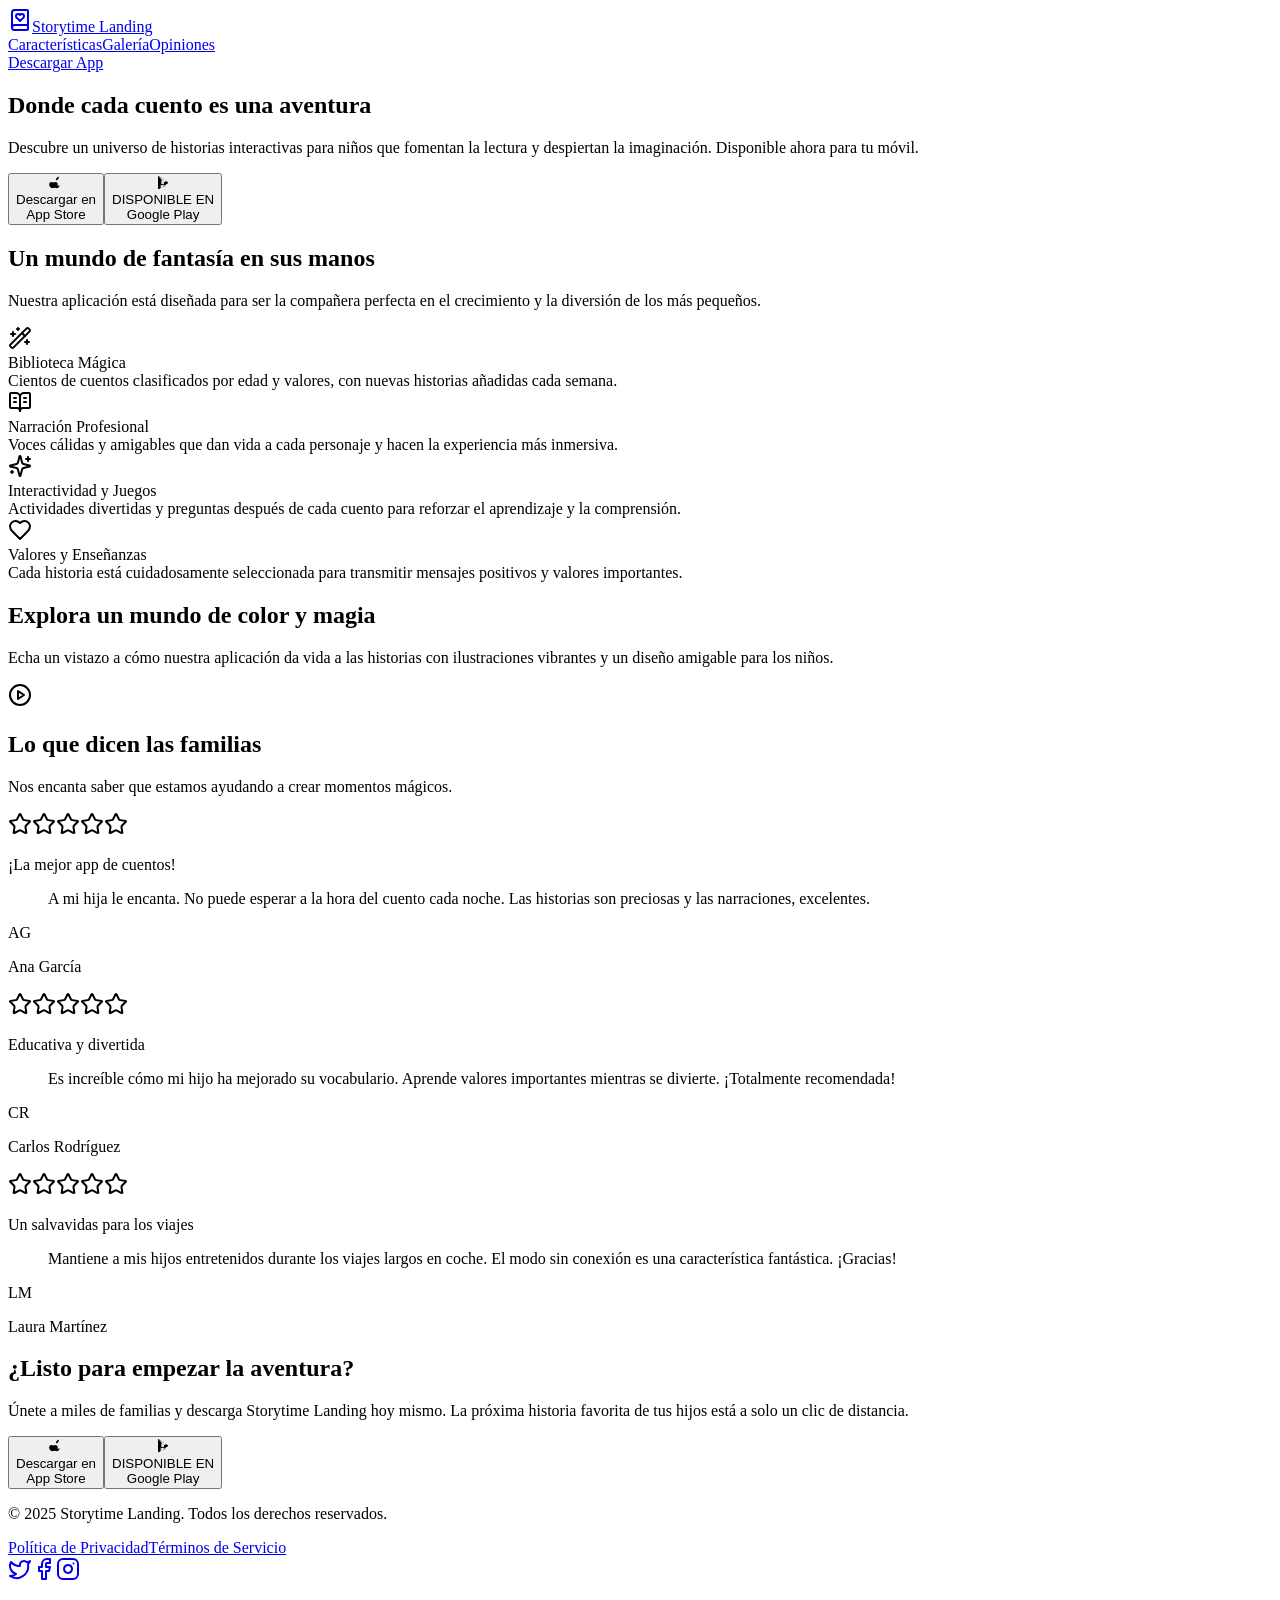
==== commit ada633f9: "deploy: e3828508dd8728cd53d5754a4d0f1cff66264c3a" ====
--- a/index.html
+++ b/index.html
@@ -1 +1 @@
-<!DOCTYPE html><html lang="es"><head><meta charSet="utf-8"/><meta name="viewport" content="width=device-width, initial-scale=1"/><link rel="preload" as="image" imageSrcSet="/_next/image?url=https%3A%2F%2Fplacehold.co%2F600x400.png&amp;w=640&amp;q=75 640w, /_next/image?url=https%3A%2F%2Fplacehold.co%2F600x400.png&amp;w=750&amp;q=75 750w, /_next/image?url=https%3A%2F%2Fplacehold.co%2F600x400.png&amp;w=828&amp;q=75 828w, /_next/image?url=https%3A%2F%2Fplacehold.co%2F600x400.png&amp;w=1080&amp;q=75 1080w, /_next/image?url=https%3A%2F%2Fplacehold.co%2F600x400.png&amp;w=1200&amp;q=75 1200w, /_next/image?url=https%3A%2F%2Fplacehold.co%2F600x400.png&amp;w=1920&amp;q=75 1920w, /_next/image?url=https%3A%2F%2Fplacehold.co%2F600x400.png&amp;w=2048&amp;q=75 2048w, /_next/image?url=https%3A%2F%2Fplacehold.co%2F600x400.png&amp;w=3840&amp;q=75 3840w" imageSizes="100vw"/><link rel="stylesheet" href="/_next/static/css/0b1c5fc0b45783b5.css" data-precedence="next"/><link rel="preload" as="script" fetchPriority="low" href="/_next/static/chunks/webpack-60d835819e29e072.js"/><script src="/_next/static/chunks/4bd1b696-4ad49f259c53d116.js" async=""></script><script src="/_next/static/chunks/684-f148f8be4335107b.js" async=""></script><script src="/_next/static/chunks/main-app-072e5748b4f3abbe.js" async=""></script><script src="/_next/static/chunks/377-c57b7319d24215d9.js" async=""></script><script src="/_next/static/chunks/485-9ece1b0637cd4a57.js" async=""></script><script src="/_next/static/chunks/app/layout-03f62ecd4ad8ce9d.js" async=""></script><script src="/_next/static/chunks/833-ccafdc875568f485.js" async=""></script><script src="/_next/static/chunks/app/page-d3086fc66990dde5.js" async=""></script><link rel="preconnect" href="https://fonts.googleapis.com"/><link rel="preconnect" href="https://fonts.gstatic.com" crossorigin="anonymous"/><link href="https://fonts.googleapis.com/css2?family=Alegreya:ital,wght@0,400;0,500;0,700;1,400&amp;family=Belleza&amp;display=swap" rel="stylesheet"/><title>Storytime Landing | Cuentos Infantiles Mágicos</title><meta name="description" content="Descubre un mundo de historias interactivas para niños que fomentan la lectura y la imaginación. Disponible ahora para tu móvil."/><meta name="keywords" content="cuentacuentos,historias infantiles,app para niños,lectura infantil,cuentos para dormir"/><link rel="icon" href="/favicon.ico" type="image/x-icon" sizes="16x16"/><script>document.querySelectorAll('body link[rel="icon"], body link[rel="apple-touch-icon"]').forEach(el => document.head.appendChild(el))</script><script src="/_next/static/chunks/polyfills-42372ed130431b0a.js" noModule=""></script></head><body class="font-body antialiased"><div class="flex flex-col min-h-screen"><header class="sticky top-0 z-50 w-full border-b bg-background/95 backdrop-blur supports-[backdrop-filter]:bg-background/60"><div class="container mx-auto px-4 md:px-8 flex h-16 items-center"><a class="flex items-center gap-2 mr-auto" href="/"><svg xmlns="http://www.w3.org/2000/svg" width="24" height="24" viewBox="0 0 24 24" fill="none" stroke="currentColor" stroke-width="2" stroke-linecap="round" stroke-linejoin="round" class="lucide lucide-book-heart h-6 w-6 text-primary"><path d="M16 8.2A2.22 2.22 0 0 0 13.8 6c-.8 0-1.4.3-1.8.9-.4-.6-1-.9-1.8-.9A2.22 2.22 0 0 0 8 8.2c0 .6.3 1.2.7 1.6A226.652 226.652 0 0 0 12 13a404 404 0 0 0 3.3-3.1 2.413 2.413 0 0 0 .7-1.7"></path><path d="M4 19.5v-15A2.5 2.5 0 0 1 6.5 2H19a1 1 0 0 1 1 1v18a1 1 0 0 1-1 1H6.5a1 1 0 0 1 0-5H20"></path></svg><span class="font-headline text-xl font-bold">Storytime Landing</span></a><nav class="hidden md:flex items-center gap-6 text-sm font-medium"><a class="text-muted-foreground transition-colors hover:text-foreground" href="#features">Características</a><a class="text-muted-foreground transition-colors hover:text-foreground" href="#visuals">Galería</a><a class="text-muted-foreground transition-colors hover:text-foreground" href="#testimonials">Opiniones</a></nav><a class="inline-flex items-center justify-center gap-2 whitespace-nowrap rounded-md text-sm font-medium ring-offset-background transition-colors focus-visible:outline-none focus-visible:ring-2 focus-visible:ring-ring focus-visible:ring-offset-2 disabled:pointer-events-none disabled:opacity-50 [&amp;_svg]:pointer-events-none [&amp;_svg]:size-4 [&amp;_svg]:shrink-0 bg-primary text-primary-foreground hover:bg-primary/90 h-10 px-4 py-2 ml-6" href="#cta">Descargar App</a></div></header><main class="flex-1"><section id="hero" class="py-20 md:py-32 bg-card"><div class="container mx-auto px-4 md:px-8"><div class="grid md:grid-cols-2 gap-12 items-center"><div class="text-center md:text-left"><h1 class="font-headline text-5xl md:text-7xl font-bold tracking-tight mb-6">Donde cada cuento es una aventura</h1><p class="text-lg md:text-xl max-w-2xl mx-auto md:mx-0 mb-8 text-muted-foreground">Descubre un universo de historias interactivas para niños que fomentan la lectura y despiertan la imaginación. Disponible ahora para tu móvil.</p><div class="flex flex-col sm:flex-row items-center justify-center gap-4"><button class="inline-flex items-center justify-center gap-2 whitespace-nowrap text-sm font-medium ring-offset-background transition-colors focus-visible:outline-none focus-visible:ring-2 focus-visible:ring-ring focus-visible:ring-offset-2 disabled:pointer-events-none disabled:opacity-50 [&amp;_svg]:pointer-events-none [&amp;_svg]:size-4 [&amp;_svg]:shrink-0 h-11 rounded-md px-8 w-48 bg-foreground text-background hover:bg-foreground/80 dark:bg-background dark:text-foreground dark:hover:bg-background/80" aria-label="Download on the App Store"><svg xmlns="http://www.w3.org/2000/svg" width="1em" height="1em" viewBox="0 0 256 256" class="h-6 w-6 mr-2"><path fill="currentColor" d="M208.31 184.81c-2.31 10-10.15 21.36-21.62 31.13c-11.23 9.5-22.1 18.06-37.14 18.06c-15.34 0-23.4-7.83-42.42-7.83c-19.05 0-28.89 7.83-42.45 7.83c-15 0-26.49-8.8-37.44-18.54c-14.26-12.7-24.3-30.83-24.3-51.72c0-31.41 18.23-48.42 43-48.42c14.22 0 24.8 8.28 39.52 8.28c14.43 0 23.4-8.28 40.89-8.28c23.51 0 40.3 16.74 40.3 45.85c0 9.2-1.37 18.82-4.14 27.84M174.52 60.1c11.23-13.4 18.23-28.53 16.94-45.61c-14.72.3-29.42 8.52-40.34 21.36c-10.12 12.06-18.78 28.53-16.91 44.75c16.16.58 30.18-7.97 40.31-20.5"></path></svg><div><div class="text-xs">Descargar en</div><div class="text-lg font-semibold -mt-1">App Store</div></div></button><button class="inline-flex items-center justify-center gap-2 whitespace-nowrap text-sm font-medium ring-offset-background transition-colors focus-visible:outline-none focus-visible:ring-2 focus-visible:ring-ring focus-visible:ring-offset-2 disabled:pointer-events-none disabled:opacity-50 [&amp;_svg]:pointer-events-none [&amp;_svg]:size-4 [&amp;_svg]:shrink-0 h-11 rounded-md px-8 w-48 bg-foreground text-background hover:bg-foreground/80 dark:bg-background dark:text-foreground dark:hover:bg-background/80" aria-label="Get it on Google Play"><svg xmlns="http://www.w3.org/2000/svg" width="1em" height="1em" viewBox="0 0 256 256" class="h-6 w-6 mr-2"><path fill="currentColor" d="M228.47 119.22L56.13 2.45a11.36 11.36 0 0 0-12 1.42a10.81 10.81 0 0 0-5.4 9.54v230a10.81 10.81 0 0 0 5.43 9.55a11.36 11.36 0 0 0 12 1.42L228.47 137a10.78 10.78 0 0 0 0-17.78M152.1 152l-48.33 28.67V75.33L152.1 104zm6.06-3.53l39.31-22.7L197.1 128l-38.93-2.2zM49.69 11.75l147.4 85.56l-38.93 22.1zM89.78 227.18V166.8l32.22-18.87l65.47 38z"></path></svg><div><div class="text-xs">DISPONIBLE EN</div><div class="text-lg font-semibold -mt-1">Google Play</div></div></button></div></div><div class="relative h-80 md:h-full"><img alt="Ilustración de niños leyendo un libro mágico" data-ai-hint="children reading magical book" decoding="async" data-nimg="fill" class="object-contain rounded-2xl" style="position:absolute;height:100%;width:100%;left:0;top:0;right:0;bottom:0;color:transparent" sizes="100vw" srcSet="/_next/image?url=https%3A%2F%2Fplacehold.co%2F600x400.png&amp;w=640&amp;q=75 640w, /_next/image?url=https%3A%2F%2Fplacehold.co%2F600x400.png&amp;w=750&amp;q=75 750w, /_next/image?url=https%3A%2F%2Fplacehold.co%2F600x400.png&amp;w=828&amp;q=75 828w, /_next/image?url=https%3A%2F%2Fplacehold.co%2F600x400.png&amp;w=1080&amp;q=75 1080w, /_next/image?url=https%3A%2F%2Fplacehold.co%2F600x400.png&amp;w=1200&amp;q=75 1200w, /_next/image?url=https%3A%2F%2Fplacehold.co%2F600x400.png&amp;w=1920&amp;q=75 1920w, /_next/image?url=https%3A%2F%2Fplacehold.co%2F600x400.png&amp;w=2048&amp;q=75 2048w, /_next/image?url=https%3A%2F%2Fplacehold.co%2F600x400.png&amp;w=3840&amp;q=75 3840w" src="/_next/image?url=https%3A%2F%2Fplacehold.co%2F600x400.png&amp;w=3840&amp;q=75"/></div></div></div></section><section id="features" class="py-20 md:py-28"><div class="container mx-auto px-4 md:px-8"><div class="text-center max-w-3xl mx-auto"><h2 class="font-headline text-4xl md:text-5xl font-bold tracking-tight mb-4">Un mundo de fantasía en sus manos</h2><p class="text-lg md:text-xl text-muted-foreground mb-12">Nuestra aplicación está diseñada para ser la compañera perfecta en el crecimiento y la diversión de los más pequeños.</p></div><div class="grid grid-cols-1 md:grid-cols-2 gap-8"><div class="rounded-lg bg-card text-card-foreground flex flex-col sm:flex-row items-center p-6 text-center sm:text-left shadow-lg border-2 border-transparent hover:border-primary transition-colors duration-300"><div class="p-4 bg-primary/10 rounded-full mb-4 sm:mb-0 sm:mr-6"><svg xmlns="http://www.w3.org/2000/svg" width="24" height="24" viewBox="0 0 24 24" fill="none" stroke="currentColor" stroke-width="2" stroke-linecap="round" stroke-linejoin="round" class="lucide lucide-wand-sparkles w-8 h-8 text-primary"><path d="m21.64 3.64-1.28-1.28a1.21 1.21 0 0 0-1.72 0L2.36 18.64a1.21 1.21 0 0 0 0 1.72l1.28 1.28a1.2 1.2 0 0 0 1.72 0L21.64 5.36a1.2 1.2 0 0 0 0-1.72"></path><path d="m14 7 3 3"></path><path d="M5 6v4"></path><path d="M19 14v4"></path><path d="M10 2v2"></path><path d="M7 8H3"></path><path d="M21 16h-4"></path><path d="M11 3H9"></path></svg></div><div><div class="font-semibold tracking-tight font-headline text-2xl mb-2">Biblioteca Mágica</div><div class="text-base text-muted-foreground">Cientos de cuentos clasificados por edad y valores, con nuevas historias añadidas cada semana.</div></div></div><div class="rounded-lg bg-card text-card-foreground flex flex-col sm:flex-row items-center p-6 text-center sm:text-left shadow-lg border-2 border-transparent hover:border-primary transition-colors duration-300"><div class="p-4 bg-primary/10 rounded-full mb-4 sm:mb-0 sm:mr-6"><svg xmlns="http://www.w3.org/2000/svg" width="24" height="24" viewBox="0 0 24 24" fill="none" stroke="currentColor" stroke-width="2" stroke-linecap="round" stroke-linejoin="round" class="lucide lucide-book-open-text w-8 h-8 text-primary"><path d="M12 7v14"></path><path d="M16 12h2"></path><path d="M16 8h2"></path><path d="M3 18a1 1 0 0 1-1-1V4a1 1 0 0 1 1-1h5a4 4 0 0 1 4 4 4 4 0 0 1 4-4h5a1 1 0 0 1 1 1v13a1 1 0 0 1-1 1h-6a3 3 0 0 0-3 3 3 3 0 0 0-3-3z"></path><path d="M6 12h2"></path><path d="M6 8h2"></path></svg></div><div><div class="font-semibold tracking-tight font-headline text-2xl mb-2">Narración Profesional</div><div class="text-base text-muted-foreground">Voces cálidas y amigables que dan vida a cada personaje y hacen la experiencia más inmersiva.</div></div></div><div class="rounded-lg bg-card text-card-foreground flex flex-col sm:flex-row items-center p-6 text-center sm:text-left shadow-lg border-2 border-transparent hover:border-primary transition-colors duration-300"><div class="p-4 bg-primary/10 rounded-full mb-4 sm:mb-0 sm:mr-6"><svg xmlns="http://www.w3.org/2000/svg" width="24" height="24" viewBox="0 0 24 24" fill="none" stroke="currentColor" stroke-width="2" stroke-linecap="round" stroke-linejoin="round" class="lucide lucide-sparkles w-8 h-8 text-primary"><path d="M9.937 15.5A2 2 0 0 0 8.5 14.063l-6.135-1.582a.5.5 0 0 1 0-.962L8.5 9.936A2 2 0 0 0 9.937 8.5l1.582-6.135a.5.5 0 0 1 .963 0L14.063 8.5A2 2 0 0 0 15.5 9.937l6.135 1.581a.5.5 0 0 1 0 .964L15.5 14.063a2 2 0 0 0-1.437 1.437l-1.582 6.135a.5.5 0 0 1-.963 0z"></path><path d="M20 3v4"></path><path d="M22 5h-4"></path><path d="M4 17v2"></path><path d="M5 18H3"></path></svg></div><div><div class="font-semibold tracking-tight font-headline text-2xl mb-2">Interactividad y Juegos</div><div class="text-base text-muted-foreground">Actividades divertidas y preguntas después de cada cuento para reforzar el aprendizaje y la comprensión.</div></div></div><div class="rounded-lg bg-card text-card-foreground flex flex-col sm:flex-row items-center p-6 text-center sm:text-left shadow-lg border-2 border-transparent hover:border-primary transition-colors duration-300"><div class="p-4 bg-primary/10 rounded-full mb-4 sm:mb-0 sm:mr-6"><svg xmlns="http://www.w3.org/2000/svg" width="24" height="24" viewBox="0 0 24 24" fill="none" stroke="currentColor" stroke-width="2" stroke-linecap="round" stroke-linejoin="round" class="lucide lucide-heart w-8 h-8 text-primary"><path d="M19 14c1.49-1.46 3-3.21 3-5.5A5.5 5.5 0 0 0 16.5 3c-1.76 0-3 .5-4.5 2-1.5-1.5-2.74-2-4.5-2A5.5 5.5 0 0 0 2 8.5c0 2.3 1.5 4.05 3 5.5l7 7Z"></path></svg></div><div><div class="font-semibold tracking-tight font-headline text-2xl mb-2">Valores y Enseñanzas</div><div class="text-base text-muted-foreground">Cada historia está cuidadosamente seleccionada para transmitir mensajes positivos y valores importantes.</div></div></div></div></div></section><section id="visuals" class="py-20 md:py-28 bg-card"><div class="container mx-auto px-4 md:px-8"><div class="text-center max-w-3xl mx-auto"><h2 class="font-headline text-4xl md:text-5xl font-bold tracking-tight mb-4">Explora un mundo de color y magia</h2><p class="text-lg md:text-xl text-muted-foreground mb-12">Echa un vistazo a cómo nuestra aplicación da vida a las historias con ilustraciones vibrantes y un diseño amigable para los niños.</p></div><div class="relative mb-12 aspect-video w-full max-w-4xl mx-auto rounded-2xl overflow-hidden shadow-2xl group cursor-pointer"><img alt="Video promocional de la aplicación" data-ai-hint="storybook app promo" loading="lazy" decoding="async" data-nimg="fill" style="position:absolute;height:100%;width:100%;left:0;top:0;right:0;bottom:0;object-fit:cover;color:transparent" sizes="100vw" srcSet="/_next/image?url=https%3A%2F%2Fplacehold.co%2F1280x720.png&amp;w=640&amp;q=75 640w, /_next/image?url=https%3A%2F%2Fplacehold.co%2F1280x720.png&amp;w=750&amp;q=75 750w, /_next/image?url=https%3A%2F%2Fplacehold.co%2F1280x720.png&amp;w=828&amp;q=75 828w, /_next/image?url=https%3A%2F%2Fplacehold.co%2F1280x720.png&amp;w=1080&amp;q=75 1080w, /_next/image?url=https%3A%2F%2Fplacehold.co%2F1280x720.png&amp;w=1200&amp;q=75 1200w, /_next/image?url=https%3A%2F%2Fplacehold.co%2F1280x720.png&amp;w=1920&amp;q=75 1920w, /_next/image?url=https%3A%2F%2Fplacehold.co%2F1280x720.png&amp;w=2048&amp;q=75 2048w, /_next/image?url=https%3A%2F%2Fplacehold.co%2F1280x720.png&amp;w=3840&amp;q=75 3840w" src="/_next/image?url=https%3A%2F%2Fplacehold.co%2F1280x720.png&amp;w=3840&amp;q=75"/><div class="absolute inset-0 bg-black/30 flex items-center justify-center"><svg xmlns="http://www.w3.org/2000/svg" width="24" height="24" viewBox="0 0 24 24" fill="none" stroke="currentColor" stroke-width="2" stroke-linecap="round" stroke-linejoin="round" class="lucide lucide-circle-play w-20 h-20 text-white/80 transform group-hover:scale-110 transition-transform duration-300"><circle cx="12" cy="12" r="10"></circle><polygon points="10 8 16 12 10 16 10 8"></polygon></svg></div></div><div class="grid grid-cols-1 sm:grid-cols-2 lg:grid-cols-4 gap-6"><div class="relative aspect-square rounded-2xl overflow-hidden shadow-lg"><img alt="Captura de pantalla de la biblioteca de cuentos" data-ai-hint="storybook app screenshot" loading="lazy" decoding="async" data-nimg="fill" style="position:absolute;height:100%;width:100%;left:0;top:0;right:0;bottom:0;object-fit:cover;color:transparent" sizes="100vw" srcSet="/_next/image?url=https%3A%2F%2Fplacehold.co%2F400x400.png&amp;w=640&amp;q=75 640w, /_next/image?url=https%3A%2F%2Fplacehold.co%2F400x400.png&amp;w=750&amp;q=75 750w, /_next/image?url=https%3A%2F%2Fplacehold.co%2F400x400.png&amp;w=828&amp;q=75 828w, /_next/image?url=https%3A%2F%2Fplacehold.co%2F400x400.png&amp;w=1080&amp;q=75 1080w, /_next/image?url=https%3A%2F%2Fplacehold.co%2F400x400.png&amp;w=1200&amp;q=75 1200w, /_next/image?url=https%3A%2F%2Fplacehold.co%2F400x400.png&amp;w=1920&amp;q=75 1920w, /_next/image?url=https%3A%2F%2Fplacehold.co%2F400x400.png&amp;w=2048&amp;q=75 2048w, /_next/image?url=https%3A%2F%2Fplacehold.co%2F400x400.png&amp;w=3840&amp;q=75 3840w" src="/_next/image?url=https%3A%2F%2Fplacehold.co%2F400x400.png&amp;w=3840&amp;q=75"/></div><div class="relative aspect-square rounded-2xl overflow-hidden shadow-lg"><img alt="Captura de pantalla de una página de cuento" data-ai-hint="reading app interface" loading="lazy" decoding="async" data-nimg="fill" style="position:absolute;height:100%;width:100%;left:0;top:0;right:0;bottom:0;object-fit:cover;color:transparent" sizes="100vw" srcSet="/_next/image?url=https%3A%2F%2Fplacehold.co%2F400x400.png&amp;w=640&amp;q=75 640w, /_next/image?url=https%3A%2F%2Fplacehold.co%2F400x400.png&amp;w=750&amp;q=75 750w, /_next/image?url=https%3A%2F%2Fplacehold.co%2F400x400.png&amp;w=828&amp;q=75 828w, /_next/image?url=https%3A%2F%2Fplacehold.co%2F400x400.png&amp;w=1080&amp;q=75 1080w, /_next/image?url=https%3A%2F%2Fplacehold.co%2F400x400.png&amp;w=1200&amp;q=75 1200w, /_next/image?url=https%3A%2F%2Fplacehold.co%2F400x400.png&amp;w=1920&amp;q=75 1920w, /_next/image?url=https%3A%2F%2Fplacehold.co%2F400x400.png&amp;w=2048&amp;q=75 2048w, /_next/image?url=https%3A%2F%2Fplacehold.co%2F400x400.png&amp;w=3840&amp;q=75 3840w" src="/_next/image?url=https%3A%2F%2Fplacehold.co%2F400x400.png&amp;w=3840&amp;q=75"/></div><div class="relative aspect-square rounded-2xl overflow-hidden shadow-lg"><img alt="Captura de pantalla de una actividad interactiva" data-ai-hint="kids learning game" loading="lazy" decoding="async" data-nimg="fill" style="position:absolute;height:100%;width:100%;left:0;top:0;right:0;bottom:0;object-fit:cover;color:transparent" sizes="100vw" srcSet="/_next/image?url=https%3A%2F%2Fplacehold.co%2F400x400.png&amp;w=640&amp;q=75 640w, /_next/image?url=https%3A%2F%2Fplacehold.co%2F400x400.png&amp;w=750&amp;q=75 750w, /_next/image?url=https%3A%2F%2Fplacehold.co%2F400x400.png&amp;w=828&amp;q=75 828w, /_next/image?url=https%3A%2F%2Fplacehold.co%2F400x400.png&amp;w=1080&amp;q=75 1080w, /_next/image?url=https%3A%2F%2Fplacehold.co%2F400x400.png&amp;w=1200&amp;q=75 1200w, /_next/image?url=https%3A%2F%2Fplacehold.co%2F400x400.png&amp;w=1920&amp;q=75 1920w, /_next/image?url=https%3A%2F%2Fplacehold.co%2F400x400.png&amp;w=2048&amp;q=75 2048w, /_next/image?url=https%3A%2F%2Fplacehold.co%2F400x400.png&amp;w=3840&amp;q=75 3840w" src="/_next/image?url=https%3A%2F%2Fplacehold.co%2F400x400.png&amp;w=3840&amp;q=75"/></div><div class="relative aspect-square rounded-2xl overflow-hidden shadow-lg"><img alt="Captura de pantalla del perfil de niño" data-ai-hint="children app profile" loading="lazy" decoding="async" data-nimg="fill" style="position:absolute;height:100%;width:100%;left:0;top:0;right:0;bottom:0;object-fit:cover;color:transparent" sizes="100vw" srcSet="/_next/image?url=https%3A%2F%2Fplacehold.co%2F400x400.png&amp;w=640&amp;q=75 640w, /_next/image?url=https%3A%2F%2Fplacehold.co%2F400x400.png&amp;w=750&amp;q=75 750w, /_next/image?url=https%3A%2F%2Fplacehold.co%2F400x400.png&amp;w=828&amp;q=75 828w, /_next/image?url=https%3A%2F%2Fplacehold.co%2F400x400.png&amp;w=1080&amp;q=75 1080w, /_next/image?url=https%3A%2F%2Fplacehold.co%2F400x400.png&amp;w=1200&amp;q=75 1200w, /_next/image?url=https%3A%2F%2Fplacehold.co%2F400x400.png&amp;w=1920&amp;q=75 1920w, /_next/image?url=https%3A%2F%2Fplacehold.co%2F400x400.png&amp;w=2048&amp;q=75 2048w, /_next/image?url=https%3A%2F%2Fplacehold.co%2F400x400.png&amp;w=3840&amp;q=75 3840w" src="/_next/image?url=https%3A%2F%2Fplacehold.co%2F400x400.png&amp;w=3840&amp;q=75"/></div></div></div></section><section id="testimonials" class="py-20 md:py-28"><div class="container mx-auto px-4 md:px-8"><div class="text-center max-w-3xl mx-auto"><h2 class="font-headline text-4xl md:text-5xl font-bold tracking-tight mb-4">Lo que dicen las familias</h2><p class="text-lg md:text-xl text-muted-foreground mb-12">Nos encanta saber que estamos ayudando a crear momentos mágicos.</p></div><div class="grid grid-cols-1 lg:grid-cols-3 gap-8"><div class="rounded-lg border bg-card text-card-foreground p-6 shadow-lg transform hover:-translate-y-2 transition-transform duration-300"><div class="p-0"><div class="flex mb-4"><svg xmlns="http://www.w3.org/2000/svg" width="24" height="24" viewBox="0 0 24 24" fill="none" stroke="currentColor" stroke-width="2" stroke-linecap="round" stroke-linejoin="round" class="lucide lucide-star w-5 h-5 text-yellow-400 fill-yellow-400"><path d="M11.525 2.295a.53.53 0 0 1 .95 0l2.31 4.679a2.123 2.123 0 0 0 1.595 1.16l5.166.756a.53.53 0 0 1 .294.904l-3.736 3.638a2.123 2.123 0 0 0-.611 1.878l.882 5.14a.53.53 0 0 1-.771.56l-4.618-2.428a2.122 2.122 0 0 0-1.973 0L6.396 21.01a.53.53 0 0 1-.77-.56l.881-5.139a2.122 2.122 0 0 0-.611-1.879L2.16 9.795a.53.53 0 0 1 .294-.906l5.165-.755a2.122 2.122 0 0 0 1.597-1.16z"></path></svg><svg xmlns="http://www.w3.org/2000/svg" width="24" height="24" viewBox="0 0 24 24" fill="none" stroke="currentColor" stroke-width="2" stroke-linecap="round" stroke-linejoin="round" class="lucide lucide-star w-5 h-5 text-yellow-400 fill-yellow-400"><path d="M11.525 2.295a.53.53 0 0 1 .95 0l2.31 4.679a2.123 2.123 0 0 0 1.595 1.16l5.166.756a.53.53 0 0 1 .294.904l-3.736 3.638a2.123 2.123 0 0 0-.611 1.878l.882 5.14a.53.53 0 0 1-.771.56l-4.618-2.428a2.122 2.122 0 0 0-1.973 0L6.396 21.01a.53.53 0 0 1-.77-.56l.881-5.139a2.122 2.122 0 0 0-.611-1.879L2.16 9.795a.53.53 0 0 1 .294-.906l5.165-.755a2.122 2.122 0 0 0 1.597-1.16z"></path></svg><svg xmlns="http://www.w3.org/2000/svg" width="24" height="24" viewBox="0 0 24 24" fill="none" stroke="currentColor" stroke-width="2" stroke-linecap="round" stroke-linejoin="round" class="lucide lucide-star w-5 h-5 text-yellow-400 fill-yellow-400"><path d="M11.525 2.295a.53.53 0 0 1 .95 0l2.31 4.679a2.123 2.123 0 0 0 1.595 1.16l5.166.756a.53.53 0 0 1 .294.904l-3.736 3.638a2.123 2.123 0 0 0-.611 1.878l.882 5.14a.53.53 0 0 1-.771.56l-4.618-2.428a2.122 2.122 0 0 0-1.973 0L6.396 21.01a.53.53 0 0 1-.77-.56l.881-5.139a2.122 2.122 0 0 0-.611-1.879L2.16 9.795a.53.53 0 0 1 .294-.906l5.165-.755a2.122 2.122 0 0 0 1.597-1.16z"></path></svg><svg xmlns="http://www.w3.org/2000/svg" width="24" height="24" viewBox="0 0 24 24" fill="none" stroke="currentColor" stroke-width="2" stroke-linecap="round" stroke-linejoin="round" class="lucide lucide-star w-5 h-5 text-yellow-400 fill-yellow-400"><path d="M11.525 2.295a.53.53 0 0 1 .95 0l2.31 4.679a2.123 2.123 0 0 0 1.595 1.16l5.166.756a.53.53 0 0 1 .294.904l-3.736 3.638a2.123 2.123 0 0 0-.611 1.878l.882 5.14a.53.53 0 0 1-.771.56l-4.618-2.428a2.122 2.122 0 0 0-1.973 0L6.396 21.01a.53.53 0 0 1-.77-.56l.881-5.139a2.122 2.122 0 0 0-.611-1.879L2.16 9.795a.53.53 0 0 1 .294-.906l5.165-.755a2.122 2.122 0 0 0 1.597-1.16z"></path></svg><svg xmlns="http://www.w3.org/2000/svg" width="24" height="24" viewBox="0 0 24 24" fill="none" stroke="currentColor" stroke-width="2" stroke-linecap="round" stroke-linejoin="round" class="lucide lucide-star w-5 h-5 text-yellow-400 fill-yellow-400"><path d="M11.525 2.295a.53.53 0 0 1 .95 0l2.31 4.679a2.123 2.123 0 0 0 1.595 1.16l5.166.756a.53.53 0 0 1 .294.904l-3.736 3.638a2.123 2.123 0 0 0-.611 1.878l.882 5.14a.53.53 0 0 1-.771.56l-4.618-2.428a2.122 2.122 0 0 0-1.973 0L6.396 21.01a.53.53 0 0 1-.77-.56l.881-5.139a2.122 2.122 0 0 0-.611-1.879L2.16 9.795a.53.53 0 0 1 .294-.906l5.165-.755a2.122 2.122 0 0 0 1.597-1.16z"></path></svg></div><p class="font-headline text-xl mb-4">¡La mejor app de cuentos!</p><blockquote class="text-muted-foreground border-l-2 border-primary pl-4 italic mb-6">A mi hija le encanta. No puede esperar a la hora del cuento cada noche. Las historias son preciosas y las narraciones, excelentes.</blockquote><div class="flex items-center"><span class="relative flex h-10 w-10 shrink-0 overflow-hidden rounded-full"><span class="flex h-full w-full items-center justify-center rounded-full bg-muted">AG</span></span><div class="ml-4"><p class="font-semibold">Ana García</p></div></div></div></div><div class="rounded-lg border bg-card text-card-foreground p-6 shadow-lg transform hover:-translate-y-2 transition-transform duration-300"><div class="p-0"><div class="flex mb-4"><svg xmlns="http://www.w3.org/2000/svg" width="24" height="24" viewBox="0 0 24 24" fill="none" stroke="currentColor" stroke-width="2" stroke-linecap="round" stroke-linejoin="round" class="lucide lucide-star w-5 h-5 text-yellow-400 fill-yellow-400"><path d="M11.525 2.295a.53.53 0 0 1 .95 0l2.31 4.679a2.123 2.123 0 0 0 1.595 1.16l5.166.756a.53.53 0 0 1 .294.904l-3.736 3.638a2.123 2.123 0 0 0-.611 1.878l.882 5.14a.53.53 0 0 1-.771.56l-4.618-2.428a2.122 2.122 0 0 0-1.973 0L6.396 21.01a.53.53 0 0 1-.77-.56l.881-5.139a2.122 2.122 0 0 0-.611-1.879L2.16 9.795a.53.53 0 0 1 .294-.906l5.165-.755a2.122 2.122 0 0 0 1.597-1.16z"></path></svg><svg xmlns="http://www.w3.org/2000/svg" width="24" height="24" viewBox="0 0 24 24" fill="none" stroke="currentColor" stroke-width="2" stroke-linecap="round" stroke-linejoin="round" class="lucide lucide-star w-5 h-5 text-yellow-400 fill-yellow-400"><path d="M11.525 2.295a.53.53 0 0 1 .95 0l2.31 4.679a2.123 2.123 0 0 0 1.595 1.16l5.166.756a.53.53 0 0 1 .294.904l-3.736 3.638a2.123 2.123 0 0 0-.611 1.878l.882 5.14a.53.53 0 0 1-.771.56l-4.618-2.428a2.122 2.122 0 0 0-1.973 0L6.396 21.01a.53.53 0 0 1-.77-.56l.881-5.139a2.122 2.122 0 0 0-.611-1.879L2.16 9.795a.53.53 0 0 1 .294-.906l5.165-.755a2.122 2.122 0 0 0 1.597-1.16z"></path></svg><svg xmlns="http://www.w3.org/2000/svg" width="24" height="24" viewBox="0 0 24 24" fill="none" stroke="currentColor" stroke-width="2" stroke-linecap="round" stroke-linejoin="round" class="lucide lucide-star w-5 h-5 text-yellow-400 fill-yellow-400"><path d="M11.525 2.295a.53.53 0 0 1 .95 0l2.31 4.679a2.123 2.123 0 0 0 1.595 1.16l5.166.756a.53.53 0 0 1 .294.904l-3.736 3.638a2.123 2.123 0 0 0-.611 1.878l.882 5.14a.53.53 0 0 1-.771.56l-4.618-2.428a2.122 2.122 0 0 0-1.973 0L6.396 21.01a.53.53 0 0 1-.77-.56l.881-5.139a2.122 2.122 0 0 0-.611-1.879L2.16 9.795a.53.53 0 0 1 .294-.906l5.165-.755a2.122 2.122 0 0 0 1.597-1.16z"></path></svg><svg xmlns="http://www.w3.org/2000/svg" width="24" height="24" viewBox="0 0 24 24" fill="none" stroke="currentColor" stroke-width="2" stroke-linecap="round" stroke-linejoin="round" class="lucide lucide-star w-5 h-5 text-yellow-400 fill-yellow-400"><path d="M11.525 2.295a.53.53 0 0 1 .95 0l2.31 4.679a2.123 2.123 0 0 0 1.595 1.16l5.166.756a.53.53 0 0 1 .294.904l-3.736 3.638a2.123 2.123 0 0 0-.611 1.878l.882 5.14a.53.53 0 0 1-.771.56l-4.618-2.428a2.122 2.122 0 0 0-1.973 0L6.396 21.01a.53.53 0 0 1-.77-.56l.881-5.139a2.122 2.122 0 0 0-.611-1.879L2.16 9.795a.53.53 0 0 1 .294-.906l5.165-.755a2.122 2.122 0 0 0 1.597-1.16z"></path></svg><svg xmlns="http://www.w3.org/2000/svg" width="24" height="24" viewBox="0 0 24 24" fill="none" stroke="currentColor" stroke-width="2" stroke-linecap="round" stroke-linejoin="round" class="lucide lucide-star w-5 h-5 text-yellow-400 fill-yellow-400"><path d="M11.525 2.295a.53.53 0 0 1 .95 0l2.31 4.679a2.123 2.123 0 0 0 1.595 1.16l5.166.756a.53.53 0 0 1 .294.904l-3.736 3.638a2.123 2.123 0 0 0-.611 1.878l.882 5.14a.53.53 0 0 1-.771.56l-4.618-2.428a2.122 2.122 0 0 0-1.973 0L6.396 21.01a.53.53 0 0 1-.77-.56l.881-5.139a2.122 2.122 0 0 0-.611-1.879L2.16 9.795a.53.53 0 0 1 .294-.906l5.165-.755a2.122 2.122 0 0 0 1.597-1.16z"></path></svg></div><p class="font-headline text-xl mb-4">Educativa y divertida</p><blockquote class="text-muted-foreground border-l-2 border-primary pl-4 italic mb-6">Es increíble cómo mi hijo ha mejorado su vocabulario. Aprende valores importantes mientras se divierte. ¡Totalmente recomendada!</blockquote><div class="flex items-center"><span class="relative flex h-10 w-10 shrink-0 overflow-hidden rounded-full"><span class="flex h-full w-full items-center justify-center rounded-full bg-muted">CR</span></span><div class="ml-4"><p class="font-semibold">Carlos Rodríguez</p></div></div></div></div><div class="rounded-lg border bg-card text-card-foreground p-6 shadow-lg transform hover:-translate-y-2 transition-transform duration-300"><div class="p-0"><div class="flex mb-4"><svg xmlns="http://www.w3.org/2000/svg" width="24" height="24" viewBox="0 0 24 24" fill="none" stroke="currentColor" stroke-width="2" stroke-linecap="round" stroke-linejoin="round" class="lucide lucide-star w-5 h-5 text-yellow-400 fill-yellow-400"><path d="M11.525 2.295a.53.53 0 0 1 .95 0l2.31 4.679a2.123 2.123 0 0 0 1.595 1.16l5.166.756a.53.53 0 0 1 .294.904l-3.736 3.638a2.123 2.123 0 0 0-.611 1.878l.882 5.14a.53.53 0 0 1-.771.56l-4.618-2.428a2.122 2.122 0 0 0-1.973 0L6.396 21.01a.53.53 0 0 1-.77-.56l.881-5.139a2.122 2.122 0 0 0-.611-1.879L2.16 9.795a.53.53 0 0 1 .294-.906l5.165-.755a2.122 2.122 0 0 0 1.597-1.16z"></path></svg><svg xmlns="http://www.w3.org/2000/svg" width="24" height="24" viewBox="0 0 24 24" fill="none" stroke="currentColor" stroke-width="2" stroke-linecap="round" stroke-linejoin="round" class="lucide lucide-star w-5 h-5 text-yellow-400 fill-yellow-400"><path d="M11.525 2.295a.53.53 0 0 1 .95 0l2.31 4.679a2.123 2.123 0 0 0 1.595 1.16l5.166.756a.53.53 0 0 1 .294.904l-3.736 3.638a2.123 2.123 0 0 0-.611 1.878l.882 5.14a.53.53 0 0 1-.771.56l-4.618-2.428a2.122 2.122 0 0 0-1.973 0L6.396 21.01a.53.53 0 0 1-.77-.56l.881-5.139a2.122 2.122 0 0 0-.611-1.879L2.16 9.795a.53.53 0 0 1 .294-.906l5.165-.755a2.122 2.122 0 0 0 1.597-1.16z"></path></svg><svg xmlns="http://www.w3.org/2000/svg" width="24" height="24" viewBox="0 0 24 24" fill="none" stroke="currentColor" stroke-width="2" stroke-linecap="round" stroke-linejoin="round" class="lucide lucide-star w-5 h-5 text-yellow-400 fill-yellow-400"><path d="M11.525 2.295a.53.53 0 0 1 .95 0l2.31 4.679a2.123 2.123 0 0 0 1.595 1.16l5.166.756a.53.53 0 0 1 .294.904l-3.736 3.638a2.123 2.123 0 0 0-.611 1.878l.882 5.14a.53.53 0 0 1-.771.56l-4.618-2.428a2.122 2.122 0 0 0-1.973 0L6.396 21.01a.53.53 0 0 1-.77-.56l.881-5.139a2.122 2.122 0 0 0-.611-1.879L2.16 9.795a.53.53 0 0 1 .294-.906l5.165-.755a2.122 2.122 0 0 0 1.597-1.16z"></path></svg><svg xmlns="http://www.w3.org/2000/svg" width="24" height="24" viewBox="0 0 24 24" fill="none" stroke="currentColor" stroke-width="2" stroke-linecap="round" stroke-linejoin="round" class="lucide lucide-star w-5 h-5 text-yellow-400 fill-yellow-400"><path d="M11.525 2.295a.53.53 0 0 1 .95 0l2.31 4.679a2.123 2.123 0 0 0 1.595 1.16l5.166.756a.53.53 0 0 1 .294.904l-3.736 3.638a2.123 2.123 0 0 0-.611 1.878l.882 5.14a.53.53 0 0 1-.771.56l-4.618-2.428a2.122 2.122 0 0 0-1.973 0L6.396 21.01a.53.53 0 0 1-.77-.56l.881-5.139a2.122 2.122 0 0 0-.611-1.879L2.16 9.795a.53.53 0 0 1 .294-.906l5.165-.755a2.122 2.122 0 0 0 1.597-1.16z"></path></svg><svg xmlns="http://www.w3.org/2000/svg" width="24" height="24" viewBox="0 0 24 24" fill="none" stroke="currentColor" stroke-width="2" stroke-linecap="round" stroke-linejoin="round" class="lucide lucide-star w-5 h-5 text-yellow-400 fill-yellow-400"><path d="M11.525 2.295a.53.53 0 0 1 .95 0l2.31 4.679a2.123 2.123 0 0 0 1.595 1.16l5.166.756a.53.53 0 0 1 .294.904l-3.736 3.638a2.123 2.123 0 0 0-.611 1.878l.882 5.14a.53.53 0 0 1-.771.56l-4.618-2.428a2.122 2.122 0 0 0-1.973 0L6.396 21.01a.53.53 0 0 1-.77-.56l.881-5.139a2.122 2.122 0 0 0-.611-1.879L2.16 9.795a.53.53 0 0 1 .294-.906l5.165-.755a2.122 2.122 0 0 0 1.597-1.16z"></path></svg></div><p class="font-headline text-xl mb-4">Un salvavidas para los viajes</p><blockquote class="text-muted-foreground border-l-2 border-primary pl-4 italic mb-6">Mantiene a mis hijos entretenidos durante los viajes largos en coche. El modo sin conexión es una característica fantástica. ¡Gracias!</blockquote><div class="flex items-center"><span class="relative flex h-10 w-10 shrink-0 overflow-hidden rounded-full"><span class="flex h-full w-full items-center justify-center rounded-full bg-muted">LM</span></span><div class="ml-4"><p class="font-semibold">Laura Martínez</p></div></div></div></div></div></div></section><section id="cta" class="py-20 md:py-32 bg-card"><div class="container mx-auto px-4 md:px-8 text-center"><h2 class="font-headline text-4xl md:text-5xl font-bold tracking-tight mb-6 text-card-foreground">¿Listo para empezar la aventura?</h2><p class="text-lg md:text-xl max-w-3xl mx-auto mb-10 text-muted-foreground">Únete a miles de familias y descarga Storytime Landing hoy mismo. La próxima historia favorita de tus hijos está a solo un clic de distancia.</p><div class="flex flex-col sm:flex-row items-center justify-center gap-4"><button class="inline-flex items-center justify-center gap-2 whitespace-nowrap text-sm font-medium ring-offset-background transition-colors focus-visible:outline-none focus-visible:ring-2 focus-visible:ring-ring focus-visible:ring-offset-2 disabled:pointer-events-none disabled:opacity-50 [&amp;_svg]:pointer-events-none [&amp;_svg]:size-4 [&amp;_svg]:shrink-0 h-11 rounded-md px-8 w-48 bg-foreground text-background hover:bg-foreground/80 dark:bg-background dark:text-foreground dark:hover:bg-background/80" aria-label="Download on the App Store"><svg xmlns="http://www.w3.org/2000/svg" width="1em" height="1em" viewBox="0 0 256 256" class="h-6 w-6 mr-2"><path fill="currentColor" d="M208.31 184.81c-2.31 10-10.15 21.36-21.62 31.13c-11.23 9.5-22.1 18.06-37.14 18.06c-15.34 0-23.4-7.83-42.42-7.83c-19.05 0-28.89 7.83-42.45 7.83c-15 0-26.49-8.8-37.44-18.54c-14.26-12.7-24.3-30.83-24.3-51.72c0-31.41 18.23-48.42 43-48.42c14.22 0 24.8 8.28 39.52 8.28c14.43 0 23.4-8.28 40.89-8.28c23.51 0 40.3 16.74 40.3 45.85c0 9.2-1.37 18.82-4.14 27.84M174.52 60.1c11.23-13.4 18.23-28.53 16.94-45.61c-14.72.3-29.42 8.52-40.34 21.36c-10.12 12.06-18.78 28.53-16.91 44.75c16.16.58 30.18-7.97 40.31-20.5"></path></svg><div><div class="text-xs">Descargar en</div><div class="text-lg font-semibold -mt-1">App Store</div></div></button><button class="inline-flex items-center justify-center gap-2 whitespace-nowrap text-sm font-medium ring-offset-background transition-colors focus-visible:outline-none focus-visible:ring-2 focus-visible:ring-ring focus-visible:ring-offset-2 disabled:pointer-events-none disabled:opacity-50 [&amp;_svg]:pointer-events-none [&amp;_svg]:size-4 [&amp;_svg]:shrink-0 h-11 rounded-md px-8 w-48 bg-foreground text-background hover:bg-foreground/80 dark:bg-background dark:text-foreground dark:hover:bg-background/80" aria-label="Get it on Google Play"><svg xmlns="http://www.w3.org/2000/svg" width="1em" height="1em" viewBox="0 0 256 256" class="h-6 w-6 mr-2"><path fill="currentColor" d="M228.47 119.22L56.13 2.45a11.36 11.36 0 0 0-12 1.42a10.81 10.81 0 0 0-5.4 9.54v230a10.81 10.81 0 0 0 5.43 9.55a11.36 11.36 0 0 0 12 1.42L228.47 137a10.78 10.78 0 0 0 0-17.78M152.1 152l-48.33 28.67V75.33L152.1 104zm6.06-3.53l39.31-22.7L197.1 128l-38.93-2.2zM49.69 11.75l147.4 85.56l-38.93 22.1zM89.78 227.18V166.8l32.22-18.87l65.47 38z"></path></svg><div><div class="text-xs">DISPONIBLE EN</div><div class="text-lg font-semibold -mt-1">Google Play</div></div></button></div></div></section></main><footer class="bg-card py-8"><div class="container mx-auto px-4 md:px-8 flex flex-col md:flex-row justify-between items-center"><p class="text-sm text-muted-foreground mb-4 md:mb-0">© <!-- -->2025<!-- --> Storytime Landing. Todos los derechos reservados.</p><div class="flex items-center gap-4"><a class="text-sm text-muted-foreground hover:text-primary transition-colors" href="#">Política de Privacidad</a><a class="text-sm text-muted-foreground hover:text-primary transition-colors" href="#">Términos de Servicio</a><div class="flex gap-1"><a href="#" aria-label="Twitter" class="inline-flex items-center justify-center gap-2 whitespace-nowrap rounded-md text-sm font-medium ring-offset-background transition-colors focus-visible:outline-none focus-visible:ring-2 focus-visible:ring-ring focus-visible:ring-offset-2 disabled:pointer-events-none disabled:opacity-50 [&amp;_svg]:pointer-events-none [&amp;_svg]:size-4 [&amp;_svg]:shrink-0 hover:bg-accent hover:text-accent-foreground h-10 w-10"><svg xmlns="http://www.w3.org/2000/svg" width="24" height="24" viewBox="0 0 24 24" fill="none" stroke="currentColor" stroke-width="2" stroke-linecap="round" stroke-linejoin="round" class="lucide lucide-twitter h-4 w-4"><path d="M22 4s-.7 2.1-2 3.4c1.6 10-9.4 17.3-18 11.6 2.2.1 4.4-.6 6-2C3 15.5.5 9.6 3 5c2.2 2.6 5.6 4.1 9 4-.9-4.2 4-6.6 7-3.8 1.1 0 3-1.2 3-1.2z"></path></svg></a><a href="#" aria-label="Facebook" class="inline-flex items-center justify-center gap-2 whitespace-nowrap rounded-md text-sm font-medium ring-offset-background transition-colors focus-visible:outline-none focus-visible:ring-2 focus-visible:ring-ring focus-visible:ring-offset-2 disabled:pointer-events-none disabled:opacity-50 [&amp;_svg]:pointer-events-none [&amp;_svg]:size-4 [&amp;_svg]:shrink-0 hover:bg-accent hover:text-accent-foreground h-10 w-10"><svg xmlns="http://www.w3.org/2000/svg" width="24" height="24" viewBox="0 0 24 24" fill="none" stroke="currentColor" stroke-width="2" stroke-linecap="round" stroke-linejoin="round" class="lucide lucide-facebook h-4 w-4"><path d="M18 2h-3a5 5 0 0 0-5 5v3H7v4h3v8h4v-8h3l1-4h-4V7a1 1 0 0 1 1-1h3z"></path></svg></a><a href="#" aria-label="Instagram" class="inline-flex items-center justify-center gap-2 whitespace-nowrap rounded-md text-sm font-medium ring-offset-background transition-colors focus-visible:outline-none focus-visible:ring-2 focus-visible:ring-ring focus-visible:ring-offset-2 disabled:pointer-events-none disabled:opacity-50 [&amp;_svg]:pointer-events-none [&amp;_svg]:size-4 [&amp;_svg]:shrink-0 hover:bg-accent hover:text-accent-foreground h-10 w-10"><svg xmlns="http://www.w3.org/2000/svg" width="24" height="24" viewBox="0 0 24 24" fill="none" stroke="currentColor" stroke-width="2" stroke-linecap="round" stroke-linejoin="round" class="lucide lucide-instagram h-4 w-4"><rect width="20" height="20" x="2" y="2" rx="5" ry="5"></rect><path d="M16 11.37A4 4 0 1 1 12.63 8 4 4 0 0 1 16 11.37z"></path><line x1="17.5" x2="17.51" y1="6.5" y2="6.5"></line></svg></a></div></div></div></footer></div><!--$--><!--/$--><!--$--><!--/$--><div role="region" aria-label="Notifications (F8)" tabindex="-1" style="pointer-events:none"><ol tabindex="-1" class="fixed top-0 z-[100] flex max-h-screen w-full flex-col-reverse p-4 sm:bottom-0 sm:right-0 sm:top-auto sm:flex-col md:max-w-[420px]"></ol></div><script src="/_next/static/chunks/webpack-60d835819e29e072.js" async=""></script><script>(self.__next_f=self.__next_f||[]).push([0])</script><script>self.__next_f.push([1,"1:\"$Sreact.fragment\"\n2:I[7555,[],\"\"]\n3:I[1295,[],\"\"]\n4:I[7323,[\"377\",\"static/chunks/377-c57b7319d24215d9.js\",\"485\",\"static/chunks/485-9ece1b0637cd4a57.js\",\"177\",\"static/chunks/app/layout-03f62ecd4ad8ce9d.js\"],\"Toaster\"]\n5:I[6874,[\"377\",\"static/chunks/377-c57b7319d24215d9.js\",\"833\",\"static/chunks/833-ccafdc875568f485.js\",\"974\",\"static/chunks/app/page-d3086fc66990dde5.js\"],\"\"]\n6:I[6078,[\"377\",\"static/chunks/377-c57b7319d24215d9.js\",\"833\",\"static/chunks/833-ccafdc875568f485.js\",\"974\",\"static/chunks/app/page-d3086fc66990dde5.js\"],\"AppStoreButtons\"]\n7:I[3063,[\"377\",\"static/chunks/377-c57b7319d24215d9.js\",\"833\",\"static/chunks/833-ccafdc875568f485.js\",\"974\",\"static/chunks/app/page-d3086fc66990dde5.js\"],\"Image\"]\n8:I[1394,[\"377\",\"static/chunks/377-c57b7319d24215d9.js\",\"833\",\"static/chunks/833-ccafdc875568f485.js\",\"974\",\"static/chunks/app/page-d3086fc66990dde5.js\"],\"Avatar\"]\n9:I[1394,[\"377\",\"static/chunks/377-c57b7319d24215d9.js\",\"833\",\"static/chunks/833-ccafdc875568f485.js\",\"974\",\"static/chunks/app/page-d3086fc66990dde5.js\"],\"AvatarImage\"]\na:I[1394,[\"377\",\"static/chunks/377-c57b7319d24215d9.js\",\"833\",\"static/chunks/833-ccafdc875568f485.js\",\"974\",\"static/chunks/app/page-d3086fc66990dde5.js\"],\"AvatarFallback\"]\nb:I[9665,[],\"MetadataBoundary\"]\nd:I[9665,[],\"OutletBoundary\"]\n10:I[4911,[],\"AsyncMetadataOutlet\"]\n12:I[9665,[],\"ViewportBoundary\"]\n14:I[6614,[],\"\"]\n:HL[\"/_next/static/css/0b1c5fc0b45783b5.css\",\"style\"]\n"])</script><script>self.__next_f.push([1,"0:{\"P\":null,\"b\":\"Wg378O7dLCzIJRDgb0irK\",\"p\":\"\",\"c\":[\"\",\"\"],\"i\":false,\"f\":[[[\"\",{\"children\":[\"__PAGE__\",{}]},\"$undefined\",\"$undefined\",true],[\"\",[\"$\",\"$1\",\"c\",{\"children\":[[[\"$\",\"link\",\"0\",{\"rel\":\"stylesheet\",\"href\":\"/_next/static/css/0b1c5fc0b45783b5.css\",\"precedence\":\"next\",\"crossOrigin\":\"$undefined\",\"nonce\":\"$undefined\"}]],[\"$\",\"html\",null,{\"lang\":\"es\",\"children\":[[\"$\",\"head\",null,{\"children\":[[\"$\",\"link\",null,{\"rel\":\"preconnect\",\"href\":\"https://fonts.googleapis.com\"}],[\"$\",\"link\",null,{\"rel\":\"preconnect\",\"href\":\"https://fonts.gstatic.com\",\"crossOrigin\":\"anonymous\"}],[\"$\",\"link\",null,{\"href\":\"https://fonts.googleapis.com/css2?family=Alegreya:ital,wght@0,400;0,500;0,700;1,400\u0026family=Belleza\u0026display=swap\",\"rel\":\"stylesheet\"}]]}],[\"$\",\"body\",null,{\"className\":\"font-body antialiased\",\"children\":[[\"$\",\"$L2\",null,{\"parallelRouterKey\":\"children\",\"error\":\"$undefined\",\"errorStyles\":\"$undefined\",\"errorScripts\":\"$undefined\",\"template\":[\"$\",\"$L3\",null,{}],\"templateStyles\":\"$undefined\",\"templateScripts\":\"$undefined\",\"notFound\":[[[\"$\",\"title\",null,{\"children\":\"404: This page could not be found.\"}],[\"$\",\"div\",null,{\"style\":{\"fontFamily\":\"system-ui,\\\"Segoe UI\\\",Roboto,Helvetica,Arial,sans-serif,\\\"Apple Color Emoji\\\",\\\"Segoe UI Emoji\\\"\",\"height\":\"100vh\",\"textAlign\":\"center\",\"display\":\"flex\",\"flexDirection\":\"column\",\"alignItems\":\"center\",\"justifyContent\":\"center\"},\"children\":[\"$\",\"div\",null,{\"children\":[[\"$\",\"style\",null,{\"dangerouslySetInnerHTML\":{\"__html\":\"body{color:#000;background:#fff;margin:0}.next-error-h1{border-right:1px solid rgba(0,0,0,.3)}@media (prefers-color-scheme:dark){body{color:#fff;background:#000}.next-error-h1{border-right:1px solid rgba(255,255,255,.3)}}\"}}],[\"$\",\"h1\",null,{\"className\":\"next-error-h1\",\"style\":{\"display\":\"inline-block\",\"margin\":\"0 20px 0 0\",\"padding\":\"0 23px 0 0\",\"fontSize\":24,\"fontWeight\":500,\"verticalAlign\":\"top\",\"lineHeight\":\"49px\"},\"children\":404}],[\"$\",\"div\",null,{\"style\":{\"display\":\"inline-block\"},\"children\":[\"$\",\"h2\",null,{\"style\":{\"fontSize\":14,\"fontWeight\":400,\"lineHeight\":\"49px\",\"margin\":0},\"children\":\"This page could not be found.\"}]}]]}]}]],[]],\"forbidden\":\"$undefined\",\"unauthorized\":\"$undefined\"}],[\"$\",\"$L4\",null,{}]]}]]}]]}],{\"children\":[\"__PAGE__\",[\"$\",\"$1\",\"c\",{\"children\":[[\"$\",\"div\",null,{\"className\":\"flex flex-col min-h-screen\",\"children\":[[\"$\",\"header\",null,{\"className\":\"sticky top-0 z-50 w-full border-b bg-background/95 backdrop-blur supports-[backdrop-filter]:bg-background/60\",\"children\":[\"$\",\"div\",null,{\"className\":\"container mx-auto px-4 md:px-8 flex h-16 items-center\",\"children\":[[\"$\",\"$L5\",null,{\"href\":\"/\",\"className\":\"flex items-center gap-2 mr-auto\",\"children\":[[\"$\",\"svg\",null,{\"ref\":\"$undefined\",\"xmlns\":\"http://www.w3.org/2000/svg\",\"width\":24,\"height\":24,\"viewBox\":\"0 0 24 24\",\"fill\":\"none\",\"stroke\":\"currentColor\",\"strokeWidth\":2,\"strokeLinecap\":\"round\",\"strokeLinejoin\":\"round\",\"className\":\"lucide lucide-book-heart h-6 w-6 text-primary\",\"children\":[[\"$\",\"path\",\"1t75a8\",{\"d\":\"M16 8.2A2.22 2.22 0 0 0 13.8 6c-.8 0-1.4.3-1.8.9-.4-.6-1-.9-1.8-.9A2.22 2.22 0 0 0 8 8.2c0 .6.3 1.2.7 1.6A226.652 226.652 0 0 0 12 13a404 404 0 0 0 3.3-3.1 2.413 2.413 0 0 0 .7-1.7\"}],[\"$\",\"path\",\"k3hazp\",{\"d\":\"M4 19.5v-15A2.5 2.5 0 0 1 6.5 2H19a1 1 0 0 1 1 1v18a1 1 0 0 1-1 1H6.5a1 1 0 0 1 0-5H20\"}],\"$undefined\"]}],[\"$\",\"span\",null,{\"className\":\"font-headline text-xl font-bold\",\"children\":\"Storytime Landing\"}]]}],[\"$\",\"nav\",null,{\"className\":\"hidden md:flex items-center gap-6 text-sm font-medium\",\"children\":[[\"$\",\"$L5\",null,{\"href\":\"#features\",\"className\":\"text-muted-foreground transition-colors hover:text-foreground\",\"children\":\"Características\"}],[\"$\",\"$L5\",null,{\"href\":\"#visuals\",\"className\":\"text-muted-foreground transition-colors hover:text-foreground\",\"children\":\"Galería\"}],[\"$\",\"$L5\",null,{\"href\":\"#testimonials\",\"className\":\"text-muted-foreground transition-colors hover:text-foreground\",\"children\":\"Opiniones\"}]]}],[\"$\",\"$L5\",null,{\"href\":\"#cta\",\"children\":\"Descargar App\",\"className\":\"inline-flex items-center justify-center gap-2 whitespace-nowrap rounded-md text-sm font-medium ring-offset-background transition-colors focus-visible:outline-none focus-visible:ring-2 focus-visible:ring-ring focus-visible:ring-offset-2 disabled:pointer-events-none disabled:opacity-50 [\u0026_svg]:pointer-events-none [\u0026_svg]:size-4 [\u0026_svg]:shrink-0 bg-primary text-primary-foreground hover:bg-primary/90 h-10 px-4 py-2 ml-6\",\"ref\":null}]]}]}],[\"$\",\"main\",null,{\"className\":\"flex-1\",\"children\":[[\"$\",\"section\",null,{\"id\":\"hero\",\"className\":\"py-20 md:py-32 bg-card\",\"children\":[\"$\",\"div\",null,{\"className\":\"container mx-auto px-4 md:px-8\",\"children\":[\"$\",\"div\",null,{\"className\":\"grid md:grid-cols-2 gap-12 items-center\",\"children\":[[\"$\",\"div\",null,{\"className\":\"text-center md:text-left\",\"children\":[[\"$\",\"h1\",null,{\"className\":\"font-headline text-5xl md:text-7xl font-bold tracking-tight mb-6\",\"children\":\"Donde cada cuento es una aventura\"}],[\"$\",\"p\",null,{\"className\":\"text-lg md:text-xl max-w-2xl mx-auto md:mx-0 mb-8 text-muted-foreground\",\"children\":\"Descubre un universo de historias interactivas para niños que fomentan la lectura y despiertan la imaginación. Disponible ahora para tu móvil.\"}],[\"$\",\"$L6\",null,{}]]}],[\"$\",\"div\",null,{\"className\":\"relative h-80 md:h-full\",\"children\":[\"$\",\"$L7\",null,{\"src\":\"https://placehold.co/600x400.png\",\"alt\":\"Ilustración de niños leyendo un libro mágico\",\"fill\":true,\"priority\":true,\"className\":\"object-contain rounded-2xl\",\"data-ai-hint\":\"children reading magical book\"}]}]]}]}]}],[\"$\",\"section\",null,{\"id\":\"features\",\"className\":\"py-20 md:py-28\",\"children\":[\"$\",\"div\",null,{\"className\":\"container mx-auto px-4 md:px-8\",\"children\":[[\"$\",\"div\",null,{\"className\":\"text-center max-w-3xl mx-auto\",\"children\":[[\"$\",\"h2\",null,{\"className\":\"font-headline text-4xl md:text-5xl font-bold tracking-tight mb-4\",\"children\":\"Un mundo de fantasía en sus manos\"}],[\"$\",\"p\",null,{\"className\":\"text-lg md:text-xl text-muted-foreground mb-12\",\"children\":\"Nuestra aplicación está diseñada para ser la compañera perfecta en el crecimiento y la diversión de los más pequeños.\"}]]}],[\"$\",\"div\",null,{\"className\":\"grid grid-cols-1 md:grid-cols-2 gap-8\",\"children\":[[\"$\",\"div\",\"0\",{\"ref\":\"$undefined\",\"className\":\"rounded-lg bg-card text-card-foreground flex flex-col sm:flex-row items-center p-6 text-center sm:text-left shadow-lg border-2 border-transparent hover:border-primary transition-colors duration-300\",\"children\":[[\"$\",\"div\",null,{\"className\":\"p-4 bg-primary/10 rounded-full mb-4 sm:mb-0 sm:mr-6\",\"children\":[\"$\",\"svg\",null,{\"ref\":\"$undefined\",\"xmlns\":\"http://www.w3.org/2000/svg\",\"width\":24,\"height\":24,\"viewBox\":\"0 0 24 24\",\"fill\":\"none\",\"stroke\":\"currentColor\",\"strokeWidth\":2,\"strokeLinecap\":\"round\",\"strokeLinejoin\":\"round\",\"className\":\"lucide lucide-wand-sparkles w-8 h-8 text-primary\",\"children\":[[\"$\",\"path\",\"ul74o6\",{\"d\":\"m21.64 3.64-1.28-1.28a1.21 1.21 0 0 0-1.72 0L2.36 18.64a1.21 1.21 0 0 0 0 1.72l1.28 1.28a1.2 1.2 0 0 0 1.72 0L21.64 5.36a1.2 1.2 0 0 0 0-1.72\"}],[\"$\",\"path\",\"1r5n42\",{\"d\":\"m14 7 3 3\"}],[\"$\",\"path\",\"ilb8ba\",{\"d\":\"M5 6v4\"}],[\"$\",\"path\",\"blhpug\",{\"d\":\"M19 14v4\"}],[\"$\",\"path\",\"7u0qdc\",{\"d\":\"M10 2v2\"}],[\"$\",\"path\",\"zfb6yr\",{\"d\":\"M7 8H3\"}],[\"$\",\"path\",\"1cnmox\",{\"d\":\"M21 16h-4\"}],[\"$\",\"path\",\"1obp7u\",{\"d\":\"M11 3H9\"}],\"$undefined\"]}]}],[\"$\",\"div\",null,{\"children\":[[\"$\",\"div\",null,{\"ref\":\"$undefined\",\"className\":\"font-semibold tracking-tight font-headline text-2xl mb-2\",\"children\":\"Biblioteca Mágica\"}],[\"$\",\"div\",null,{\"ref\":\"$undefined\",\"className\":\"text-base text-muted-foreground\",\"children\":\"Cientos de cuentos clasificados por edad y valores, con nuevas historias añadidas cada semana.\"}]]}]]}],[\"$\",\"div\",\"1\",{\"ref\":\"$undefined\",\"className\":\"rounded-lg bg-card text-card-foreground flex flex-col sm:flex-row items-center p-6 text-center sm:text-left shadow-lg border-2 border-transparent hover:border-primary transition-colors duration-300\",\"children\":[[\"$\",\"div\",null,{\"className\":\"p-4 bg-primary/10 rounded-full mb-4 sm:mb-0 sm:mr-6\",\"children\":[\"$\",\"svg\",null,{\"ref\":\"$undefined\",\"xmlns\":\"http://www.w3.org/2000/svg\",\"width\":24,\"height\":24,\"viewBox\":\"0 0 24 24\",\"fill\":\"none\",\"stroke\":\"currentColor\",\"strokeWidth\":2,\"strokeLinecap\":\"round\",\"strokeLinejoin\":\"round\",\"className\":\"lucide lucide-book-open-text w-8 h-8 text-primary\",\"children\":[[\"$\",\"path\",\"1akyts\",{\"d\":\"M12 7v14\"}],[\"$\",\"path\",\"7q9ll5\",{\"d\":\"M16 12h2\"}],[\"$\",\"path\",\"msurwy\",{\"d\":\"M16 8h2\"}],[\"$\",\"path\",\"ruj8y\",{\"d\":\"M3 18a1 1 0 0 1-1-1V4a1 1 0 0 1 1-1h5a4 4 0 0 1 4 4 4 4 0 0 1 4-4h5a1 1 0 0 1 1 1v13a1 1 0 0 1-1 1h-6a3 3 0 0 0-3 3 3 3 0 0 0-3-3z\"}],[\"$\",\"path\",\"32wvfc\",{\"d\":\"M6 12h2\"}],[\"$\",\"path\",\"30oboj\",{\"d\":\"M6 8h2\"}],\"$undefined\"]}]}],[\"$\",\"div\",null,{\"children\":[[\"$\",\"div\",null,{\"ref\":\"$undefined\",\"className\":\"font-semibold tracking-tight font-headline text-2xl mb-2\",\"children\":\"Narración Profesional\"}],[\"$\",\"div\",null,{\"ref\":\"$undefined\",\"className\":\"text-base text-muted-foreground\",\"children\":\"Voces cálidas y amigables que dan vida a cada personaje y hacen la experiencia más inmersiva.\"}]]}]]}],[\"$\",\"div\",\"2\",{\"ref\":\"$undefined\",\"className\":\"rounded-lg bg-card text-card-foreground flex flex-col sm:flex-row items-center p-6 text-center sm:text-left shadow-lg border-2 border-transparent hover:border-primary transition-colors duration-300\",\"children\":[[\"$\",\"div\",null,{\"className\":\"p-4 bg-primary/10 rounded-full mb-4 sm:mb-0 sm:mr-6\",\"children\":[\"$\",\"svg\",null,{\"ref\":\"$undefined\",\"xmlns\":\"http://www.w3.org/2000/svg\",\"width\":24,\"height\":24,\"viewBox\":\"0 0 24 24\",\"fill\":\"none\",\"stroke\":\"currentColor\",\"strokeWidth\":2,\"strokeLinecap\":\"round\",\"strokeLinejoin\":\"round\",\"className\":\"lucide lucide-sparkles w-8 h-8 text-primary\",\"children\":[[\"$\",\"path\",\"4pj2yx\",{\"d\":\"M9.937 15.5A2 2 0 0 0 8.5 14.063l-6.135-1.582a.5.5 0 0 1 0-.962L8.5 9.936A2 2 0 0 0 9.937 8.5l1.582-6.135a.5.5 0 0 1 .963 0L14.063 8.5A2 2 0 0 0 15.5 9.937l6.135 1.581a.5.5 0 0 1 0 .964L15.5 14.063a2 2 0 0 0-1.437 1.437l-1.582 6.135a.5.5 0 0 1-.963 0z\"}],[\"$\",\"path\",\"1olli1\",{\"d\":\"M20 3v4\"}],[\"$\",\"path\",\"1gvqau\",{\"d\":\"M22 5h-4\"}],[\"$\",\"path\",\"vumght\",{\"d\":\"M4 17v2\"}],[\"$\",\"path\",\"zchphs\",{\"d\":\"M5 18H3\"}],\"$undefined\"]}]}],[\"$\",\"div\",null,{\"children\":[[\"$\",\"div\",null,{\"ref\":\"$undefined\",\"className\":\"font-semibold tracking-tight font-headline text-2xl mb-2\",\"children\":\"Interactividad y Juegos\"}],[\"$\",\"div\",null,{\"ref\":\"$undefined\",\"className\":\"text-base text-muted-foreground\",\"children\":\"Actividades divertidas y preguntas después de cada cuento para reforzar el aprendizaje y la comprensión.\"}]]}]]}],[\"$\",\"div\",\"3\",{\"ref\":\"$undefined\",\"className\":\"rounded-lg bg-card text-card-foreground flex flex-col sm:flex-row items-center p-6 text-center sm:text-left shadow-lg border-2 border-transparent hover:border-primary transition-colors duration-300\",\"children\":[[\"$\",\"div\",null,{\"className\":\"p-4 bg-primary/10 rounded-full mb-4 sm:mb-0 sm:mr-6\",\"children\":[\"$\",\"svg\",null,{\"ref\":\"$undefined\",\"xmlns\":\"http://www.w3.org/2000/svg\",\"width\":24,\"height\":24,\"viewBox\":\"0 0 24 24\",\"fill\":\"none\",\"stroke\":\"currentColor\",\"strokeWidth\":2,\"strokeLinecap\":\"round\",\"strokeLinejoin\":\"round\",\"className\":\"lucide lucide-heart w-8 h-8 text-primary\",\"children\":[[\"$\",\"path\",\"c3ymky\",{\"d\":\"M19 14c1.49-1.46 3-3.21 3-5.5A5.5 5.5 0 0 0 16.5 3c-1.76 0-3 .5-4.5 2-1.5-1.5-2.74-2-4.5-2A5.5 5.5 0 0 0 2 8.5c0 2.3 1.5 4.05 3 5.5l7 7Z\"}],\"$undefined\"]}]}],[\"$\",\"div\",null,{\"children\":[[\"$\",\"div\",null,{\"ref\":\"$undefined\",\"className\":\"font-semibold tracking-tight font-headline text-2xl mb-2\",\"children\":\"Valores y Enseñanzas\"}],[\"$\",\"div\",null,{\"ref\":\"$undefined\",\"className\":\"text-base text-muted-foreground\",\"children\":\"Cada historia está cuidadosamente seleccionada para transmitir mensajes positivos y valores importantes.\"}]]}]]}]]}]]}]}],[\"$\",\"section\",null,{\"id\":\"visuals\",\"className\":\"py-20 md:py-28 bg-card\",\"children\":[\"$\",\"div\",null,{\"className\":\"container mx-auto px-4 md:px-8\",\"children\":[[\"$\",\"div\",null,{\"className\":\"text-center max-w-3xl mx-auto\",\"children\":[[\"$\",\"h2\",null,{\"className\":\"font-headline text-4xl md:text-5xl font-bold tracking-tight mb-4\",\"children\":\"Explora un mundo de color y magia\"}],[\"$\",\"p\",null,{\"className\":\"text-lg md:text-xl text-muted-foreground mb-12\",\"children\":\"Echa un vistazo a cómo nuestra aplicación da vida a las historias con ilustraciones vibrantes y un diseño amigable para los niños.\"}]]}],[\"$\",\"div\",null,{\"className\":\"relative mb-12 aspect-video w-full max-w-4xl mx-auto rounded-2xl overflow-hidden shadow-2xl group cursor-pointer\",\"children\":[[\"$\",\"$L7\",null,{\"src\":\"https://placehold.co/1280x720.png\",\"alt\":\"Video promocional de la aplicación\",\"layout\":\"fill\",\"objectFit\":\"cover\",\"data-ai-hint\":\"storybook app promo\"}],[\"$\",\"div\",null,{\"className\":\"absolute inset-0 bg-black/30 flex items-center justify-center\",\"children\":[\"$\",\"svg\",null,{\"ref\":\"$undefined\",\"xmlns\":\"http://www.w3.org/2000/svg\",\"width\":24,\"height\":24,\"viewBox\":\"0 0 24 24\",\"fill\":\"none\",\"stroke\":\"currentColor\",\"strokeWidth\":2,\"strokeLinecap\":\"round\",\"strokeLinejoin\":\"round\",\"className\":\"lucide lucide-circle-play w-20 h-20 text-white/80 transform group-hover:scale-110 transition-transform duration-300\",\"children\":[[\"$\",\"circle\",\"1mglay\",{\"cx\":\"12\",\"cy\":\"12\",\"r\":\"10\"}],[\"$\",\"polygon\",\"1cimsy\",{\"points\":\"10 8 16 12 10 16 10 8\"}],\"$undefined\"]}]}]]}],[\"$\",\"div\",null,{\"className\":\"grid grid-cols-1 sm:grid-cols-2 lg:grid-cols-4 gap-6\",\"children\":[[\"$\",\"div\",null,{\"className\":\"relative aspect-square rounded-2xl overflow-hidden shadow-lg\",\"children\":[\"$\",\"$L7\",null,{\"src\":\"https://placehold.co/400x400.png\",\"alt\":\"Captura de pantalla de la biblioteca de cuentos\",\"layout\":\"fill\",\"objectFit\":\"cover\",\"data-ai-hint\":\"storybook app screenshot\"}]}],[\"$\",\"div\",null,{\"className\":\"relative aspect-square rounded-2xl overflow-hidden shadow-lg\",\"children\":[\"$\",\"$L7\",null,{\"src\":\"https://placehold.co/400x400.png\",\"alt\":\"Captura de pantalla de una página de cuento\",\"layout\":\"fill\",\"objectFit\":\"cover\",\"data-ai-hint\":\"reading app interface\"}]}],[\"$\",\"div\",null,{\"className\":\"relative aspect-square rounded-2xl overflow-hidden shadow-lg\",\"children\":[\"$\",\"$L7\",null,{\"src\":\"https://placehold.co/400x400.png\",\"alt\":\"Captura de pantalla de una actividad interactiva\",\"layout\":\"fill\",\"objectFit\":\"cover\",\"data-ai-hint\":\"kids learning game\"}]}],[\"$\",\"div\",null,{\"className\":\"relative aspect-square rounded-2xl overflow-hidden shadow-lg\",\"children\":[\"$\",\"$L7\",null,{\"src\":\"https://placehold.co/400x400.png\",\"alt\":\"Captura de pantalla del perfil de niño\",\"layout\":\"fill\",\"objectFit\":\"cover\",\"data-ai-hint\":\"children app profile\"}]}]]}]]}]}],[\"$\",\"section\",null,{\"id\":\"testimonials\",\"className\":\"py-20 md:py-28\",\"children\":[\"$\",\"div\",null,{\"className\":\"container mx-auto px-4 md:px-8\",\"children\":[[\"$\",\"div\",null,{\"className\":\"text-center max-w-3xl mx-auto\",\"children\":[[\"$\",\"h2\",null,{\"className\":\"font-headline text-4xl md:text-5xl font-bold tracking-tight mb-4\",\"children\":\"Lo que dicen las familias\"}],[\"$\",\"p\",null,{\"className\":\"text-lg md:text-xl text-muted-foreground mb-12\",\"children\":\"Nos encanta saber que estamos ayudando a crear momentos mágicos.\"}]]}],[\"$\",\"div\",null,{\"className\":\"grid grid-cols-1 lg:grid-cols-3 gap-8\",\"children\":[[\"$\",\"div\",\"Ana García\",{\"ref\":\"$undefined\",\"className\":\"rounded-lg border bg-card text-card-foreground p-6 shadow-lg transform hover:-translate-y-2 transition-transform duration-300\",\"children\":[\"$\",\"div\",null,{\"ref\":\"$undefined\",\"className\":\"p-0\",\"children\":[[\"$\",\"div\",null,{\"className\":\"flex mb-4\",\"children\":[[\"$\",\"svg\",\"0\",{\"ref\":\"$undefined\",\"xmlns\":\"http://www.w3.org/2000/svg\",\"width\":24,\"height\":24,\"viewBox\":\"0 0 24 24\",\"fill\":\"none\",\"stroke\":\"currentColor\",\"strokeWidth\":2,\"strokeLinecap\":\"round\",\"strokeLinejoin\":\"round\",\"className\":\"lucide lucide-star w-5 h-5 text-yellow-400 fill-yellow-400\",\"children\":[[\"$\",\"path\",\"r04s7s\",{\"d\":\"M11.525 2.295a.53.53 0 0 1 .95 0l2.31 4.679a2.123 2.123 0 0 0 1.595 1.16l5.166.756a.53.53 0 0 1 .294.904l-3.736 3.638a2.123 2.123 0 0 0-.611 1.878l.882 5.14a.53.53 0 0 1-.771.56l-4.618-2.428a2.122 2.122 0 0 0-1.973 0L6.396 21.01a.53.53 0 0 1-.77-.56l.881-5.139a2.122 2.122 0 0 0-.611-1.879L2.16 9.795a.53.53 0 0 1 .294-.906l5.165-.755a2.122 2.122 0 0 0 1.597-1.16z\"}],\"$undefined\"]}],[\"$\",\"svg\",\"1\",{\"ref\":\"$undefined\",\"xmlns\":\"http://www.w3.org/2000/svg\",\"width\":24,\"height\":24,\"viewBox\":\"0 0 24 24\",\"fill\":\"none\",\"stroke\":\"currentColor\",\"strokeWidth\":2,\"strokeLinecap\":\"round\",\"strokeLinejoin\":\"round\",\"className\":\"lucide lucide-star w-5 h-5 text-yellow-400 fill-yellow-400\",\"children\":[[\"$\",\"path\",\"r04s7s\",{\"d\":\"M11.525 2.295a.53.53 0 0 1 .95 0l2.31 4.679a2.123 2.123 0 0 0 1.595 1.16l5.166.756a.53.53 0 0 1 .294.904l-3.736 3.638a2.123 2.123 0 0 0-.611 1.878l.882 5.14a.53.53 0 0 1-.771.56l-4.618-2.428a2.122 2.122 0 0 0-1.973 0L6.396 21.01a.53.53 0 0 1-.77-.56l.881-5.139a2.122 2.122 0 0 0-.611-1.879L2.16 9.795a.53.53 0 0 1 .294-.906l5.165-.755a2.122 2.122 0 0 0 1.597-1.16z\"}],\"$undefined\"]}],[\"$\",\"svg\",\"2\",{\"ref\":\"$undefined\",\"xmlns\":\"http://www.w3.org/2000/svg\",\"width\":24,\"height\":24,\"viewBox\":\"0 0 24 24\",\"fill\":\"none\",\"stroke\":\"currentColor\",\"strokeWidth\":2,\"strokeLinecap\":\"round\",\"strokeLinejoin\":\"round\",\"className\":\"lucide lucide-star w-5 h-5 text-yellow-400 fill-yellow-400\",\"children\":[[\"$\",\"path\",\"r04s7s\",{\"d\":\"M11.525 2.295a.53.53 0 0 1 .95 0l2.31 4.679a2.123 2.123 0 0 0 1.595 1.16l5.166.756a.53.53 0 0 1 .294.904l-3.736 3.638a2.123 2.123 0 0 0-.611 1.878l.882 5.14a.53.53 0 0 1-.771.56l-4.618-2.428a2.122 2.122 0 0 0-1.973 0L6.396 21.01a.53.53 0 0 1-.77-.56l.881-5.139a2.122 2.122 0 0 0-.611-1.879L2.16 9.795a.53.53 0 0 1 .294-.906l5.165-.755a2.122 2.122 0 0 0 1.597-1.16z\"}],\"$undefined\"]}],[\"$\",\"svg\",\"3\",{\"ref\":\"$undefined\",\"xmlns\":\"http://www.w3.org/2000/svg\",\"width\":24,\"height\":24,\"viewBox\":\"0 0 24 24\",\"fill\":\"none\",\"stroke\":\"currentColor\",\"strokeWidth\":2,\"strokeLinecap\":\"round\",\"strokeLinejoin\":\"round\",\"className\":\"lucide lucide-star w-5 h-5 text-yellow-400 fill-yellow-400\",\"children\":[[\"$\",\"path\",\"r04s7s\",{\"d\":\"M11.525 2.295a.53.53 0 0 1 .95 0l2.31 4.679a2.123 2.123 0 0 0 1.595 1.16l5.166.756a.53.53 0 0 1 .294.904l-3.736 3.638a2.123 2.123 0 0 0-.611 1.878l.882 5.14a.53.53 0 0 1-.771.56l-4.618-2.428a2.122 2.122 0 0 0-1.973 0L6.396 21.01a.53.53 0 0 1-.77-.56l.881-5.139a2.122 2.122 0 0 0-.611-1.879L2.16 9.795a.53.53 0 0 1 .294-.906l5.165-.755a2.122 2.122 0 0 0 1.597-1.16z\"}],\"$undefined\"]}],[\"$\",\"svg\",\"4\",{\"ref\":\"$undefined\",\"xmlns\":\"http://www.w3.org/2000/svg\",\"width\":24,\"height\":24,\"viewBox\":\"0 0 24 24\",\"fill\":\"none\",\"stroke\":\"currentColor\",\"strokeWidth\":2,\"strokeLinecap\":\"round\",\"strokeLinejoin\":\"round\",\"className\":\"lucide lucide-star w-5 h-5 text-yellow-400 fill-yellow-400\",\"children\":[[\"$\",\"path\",\"r04s7s\",{\"d\":\"M11.525 2.295a.53.53 0 0 1 .95 0l2.31 4.679a2.123 2.123 0 0 0 1.595 1.16l5.166.756a.53.53 0 0 1 .294.904l-3.736 3.638a2.123 2.123 0 0 0-.611 1.878l.882 5.14a.53.53 0 0 1-.771.56l-4.618-2.428a2.122 2.122 0 0 0-1.973 0L6.396 21.01a.53.53 0 0 1-.77-.56l.881-5.139a2.122 2.122 0 0 0-.611-1.879L2.16 9.795a.53.53 0 0 1 .294-.906l5.165-.755a2.122 2.122 0 0 0 1.597-1.16z\"}],\"$undefined\"]}]]}],[\"$\",\"p\",null,{\"className\":\"font-headline text-xl mb-4\",\"children\":\"¡La mejor app de cuentos!\"}],[\"$\",\"blockquote\",null,{\"className\":\"text-muted-foreground border-l-2 border-primary pl-4 italic mb-6\",\"children\":\"A mi hija le encanta. No puede esperar a la hora del cuento cada noche. Las historias son preciosas y las narraciones, excelentes.\"}],[\"$\",\"div\",null,{\"className\":\"flex items-center\",\"children\":[[\"$\",\"$L8\",null,{\"children\":[[\"$\",\"$L9\",null,{\"src\":\"https://placehold.co/40x40.png\",\"alt\":\"Ana García\",\"data-ai-hint\":\"woman portrait\"}],[\"$\",\"$La\",null,{\"children\":\"AG\"}]]}],[\"$\",\"div\",null,{\"className\":\"ml-4\",\"children\":[\"$\",\"p\",null,{\"className\":\"font-semibold\",\"children\":\"Ana García\"}]}]]}]]}]}],[\"$\",\"div\",\"Carlos Rodríguez\",{\"ref\":\"$undefined\",\"className\":\"rounded-lg border bg-card text-card-foreground p-6 shadow-lg transform hover:-translate-y-2 transition-transform duration-300\",\"children\":[\"$\",\"div\",null,{\"ref\":\"$undefined\",\"className\":\"p-0\",\"children\":[[\"$\",\"div\",null,{\"className\":\"flex mb-4\",\"children\":[[\"$\",\"svg\",\"0\",{\"ref\":\"$undefined\",\"xmlns\":\"http://www.w3.org/2000/svg\",\"width\":24,\"height\":24,\"viewBox\":\"0 0 24 24\",\"fill\":\"none\",\"stroke\":\"currentColor\",\"strokeWidth\":2,\"strokeLinecap\":\"round\",\"strokeLinejoin\":\"round\",\"className\":\"lucide lucide-star w-5 h-5 text-yellow-400 fill-yellow-400\",\"children\":[[\"$\",\"path\",\"r04s7s\",{\"d\":\"M11.525 2.295a.53.53 0 0 1 .95 0l2.31 4.679a2.123 2.123 0 0 0 1.595 1.16l5.166.756a.53.53 0 0 1 .294.904l-3.736 3.638a2.123 2.123 0 0 0-.611 1.878l.882 5.14a.53.53 0 0 1-.771.56l-4.618-2.428a2.122 2.122 0 0 0-1.973 0L6.396 21.01a.53.53 0 0 1-.77-.56l.881-5.139a2.122 2.122 0 0 0-.611-1.879L2.16 9.795a.53.53 0 0 1 .294-.906l5.165-.755a2.122 2.122 0 0 0 1.597-1.16z\"}],\"$undefined\"]}],[\"$\",\"svg\",\"1\",{\"ref\":\"$undefined\",\"xmlns\":\"http://www.w3.org/2000/svg\",\"width\":24,\"height\":24,\"viewBox\":\"0 0 24 24\",\"fill\":\"none\",\"stroke\":\"currentColor\",\"strokeWidth\":2,\"strokeLinecap\":\"round\",\"strokeLinejoin\":\"round\",\"className\":\"lucide lucide-star w-5 h-5 text-yellow-400 fill-yellow-400\",\"children\":[[\"$\",\"path\",\"r04s7s\",{\"d\":\"M11.525 2.295a.53.53 0 0 1 .95 0l2.31 4.679a2.123 2.123 0 0 0 1.595 1.16l5.166.756a.53.53 0 0 1 .294.904l-3.736 3.638a2.123 2.123 0 0 0-.611 1.878l.882 5.14a.53.53 0 0 1-.771.56l-4.618-2.428a2.122 2.122 0 0 0-1.973 0L6.396 21.01a.53.53 0 0 1-.77-.56l.881-5.139a2.122 2.122 0 0 0-.611-1.879L2.16 9.795a.53.53 0 0 1 .294-.906l5.165-.755a2.122 2.122 0 0 0 1.597-1.16z\"}],\"$undefined\"]}],[\"$\",\"svg\",\"2\",{\"ref\":\"$undefined\",\"xmlns\":\"http://www.w3.org/2000/svg\",\"width\":24,\"height\":24,\"viewBox\":\"0 0 24 24\",\"fill\":\"none\",\"stroke\":\"currentColor\",\"strokeWidth\":2,\"strokeLinecap\":\"round\",\"strokeLinejoin\":\"round\",\"className\":\"lucide lucide-star w-5 h-5 text-yellow-400 fill-yellow-400\",\"children\":[[\"$\",\"path\",\"r04s7s\",{\"d\":\"M11.525 2.295a.53.53 0 0 1 .95 0l2.31 4.679a2.123 2.123 0 0 0 1.595 1.16l5.166.756a.53.53 0 0 1 .294.904l-3.736 3.638a2.123 2.123 0 0 0-.611 1.878l.882 5.14a.53.53 0 0 1-.771.56l-4.618-2.428a2.122 2.122 0 0 0-1.973 0L6.396 21.01a.53.53 0 0 1-.77-.56l.881-5.139a2.122 2.122 0 0 0-.611-1.879L2.16 9.795a.53.53 0 0 1 .294-.906l5.165-.755a2.122 2.122 0 0 0 1.597-1.16z\"}],\"$undefined\"]}],[\"$\",\"svg\",\"3\",{\"ref\":\"$undefined\",\"xmlns\":\"http://www.w3.org/2000/svg\",\"width\":24,\"height\":24,\"viewBox\":\"0 0 24 24\",\"fill\":\"none\",\"stroke\":\"currentColor\",\"strokeWidth\":2,\"strokeLinecap\":\"round\",\"strokeLinejoin\":\"round\",\"className\":\"lucide lucide-star w-5 h-5 text-yellow-400 fill-yellow-400\",\"children\":[[\"$\",\"path\",\"r04s7s\",{\"d\":\"M11.525 2.295a.53.53 0 0 1 .95 0l2.31 4.679a2.123 2.123 0 0 0 1.595 1.16l5.166.756a.53.53 0 0 1 .294.904l-3.736 3.638a2.123 2.123 0 0 0-.611 1.878l.882 5.14a.53.53 0 0 1-.771.56l-4.618-2.428a2.122 2.122 0 0 0-1.973 0L6.396 21.01a.53.53 0 0 1-.77-.56l.881-5.139a2.122 2.122 0 0 0-.611-1.879L2.16 9.795a.53.53 0 0 1 .294-.906l5.165-.755a2.122 2.122 0 0 0 1.597-1.16z\"}],\"$undefined\"]}],[\"$\",\"svg\",\"4\",{\"ref\":\"$undefined\",\"xmlns\":\"http://www.w3.org/2000/svg\",\"width\":24,\"height\":24,\"viewBox\":\"0 0 24 24\",\"fill\":\"none\",\"stroke\":\"currentColor\",\"strokeWidth\":2,\"strokeLinecap\":\"round\",\"strokeLinejoin\":\"round\",\"className\":\"lucide lucide-star w-5 h-5 text-yellow-400 fill-yellow-400\",\"children\":[[\"$\",\"path\",\"r04s7s\",{\"d\":\"M11.525 2.295a.53.53 0 0 1 .95 0l2.31 4.679a2.123 2.123 0 0 0 1.595 1.16l5.166.756a.53.53 0 0 1 .294.904l-3.736 3.638a2.123 2.123 0 0 0-.611 1.878l.882 5.14a.53.53 0 0 1-.771.56l-4.618-2.428a2.122 2.122 0 0 0-1.973 0L6.396 21.01a.53.53 0 0 1-.77-.56l.881-5.139a2.122 2.122 0 0 0-.611-1.879L2.16 9.795a.53.53 0 0 1 .294-.906l5.165-.755a2.122 2.122 0 0 0 1.597-1.16z\"}],\"$undefined\"]}]]}],[\"$\",\"p\",null,{\"className\":\"font-headline text-xl mb-4\",\"children\":\"Educativa y divertida\"}],[\"$\",\"blockquote\",null,{\"className\":\"text-muted-foreground border-l-2 border-primary pl-4 italic mb-6\",\"children\":\"Es increíble cómo mi hijo ha mejorado su vocabulario. Aprende valores importantes mientras se divierte. ¡Totalmente recomendada!\"}],[\"$\",\"div\",null,{\"className\":\"flex items-center\",\"children\":[[\"$\",\"$L8\",null,{\"children\":[[\"$\",\"$L9\",null,{\"src\":\"https://placehold.co/40x40.png\",\"alt\":\"Carlos Rodríguez\",\"data-ai-hint\":\"man portrait\"}],[\"$\",\"$La\",null,{\"children\":\"CR\"}]]}],[\"$\",\"div\",null,{\"className\":\"ml-4\",\"children\":[\"$\",\"p\",null,{\"className\":\"font-semibold\",\"children\":\"Carlos Rodríguez\"}]}]]}]]}]}],[\"$\",\"div\",\"Laura Martínez\",{\"ref\":\"$undefined\",\"className\":\"rounded-lg border bg-card text-card-foreground p-6 shadow-lg transform hover:-translate-y-2 transition-transform duration-300\",\"children\":[\"$\",\"div\",null,{\"ref\":\"$undefined\",\"className\":\"p-0\",\"children\":[[\"$\",\"div\",null,{\"className\":\"flex mb-4\",\"children\":[[\"$\",\"svg\",\"0\",{\"ref\":\"$undefined\",\"xmlns\":\"http://www.w3.org/2000/svg\",\"width\":24,\"height\":24,\"viewBox\":\"0 0 24 24\",\"fill\":\"none\",\"stroke\":\"currentColor\",\"strokeWidth\":2,\"strokeLinecap\":\"round\",\"strokeLinejoin\":\"round\",\"className\":\"lucide lucide-star w-5 h-5 text-yellow-400 fill-yellow-400\",\"children\":[[\"$\",\"path\",\"r04s7s\",{\"d\":\"M11.525 2.295a.53.53 0 0 1 .95 0l2.31 4.679a2.123 2.123 0 0 0 1.595 1.16l5.166.756a.53.53 0 0 1 .294.904l-3.736 3.638a2.123 2.123 0 0 0-.611 1.878l.882 5.14a.53.53 0 0 1-.771.56l-4.618-2.428a2.122 2.122 0 0 0-1.973 0L6.396 21.01a.53.53 0 0 1-.77-.56l.881-5.139a2.122 2.122 0 0 0-.611-1.879L2.16 9.795a.53.53 0 0 1 .294-.906l5.165-.755a2.122 2.122 0 0 0 1.597-1.16z\"}],\"$undefined\"]}],[\"$\",\"svg\",\"1\",{\"ref\":\"$undefined\",\"xmlns\":\"http://www.w3.org/2000/svg\",\"width\":24,\"height\":24,\"viewBox\":\"0 0 24 24\",\"fill\":\"none\",\"stroke\":\"currentColor\",\"strokeWidth\":2,\"strokeLinecap\":\"round\",\"strokeLinejoin\":\"round\",\"className\":\"lucide lucide-star w-5 h-5 text-yellow-400 fill-yellow-400\",\"children\":[[\"$\",\"path\",\"r04s7s\",{\"d\":\"M11.525 2.295a.53.53 0 0 1 .95 0l2.31 4.679a2.123 2.123 0 0 0 1.595 1.16l5.166.756a.53.53 0 0 1 .294.904l-3.736 3.638a2.123 2.123 0 0 0-.611 1.878l.882 5.14a.53.53 0 0 1-.771.56l-4.618-2.428a2.122 2.122 0 0 0-1.973 0L6.396 21.01a.53.53 0 0 1-.77-.56l.881-5.139a2.122 2.122 0 0 0-.611-1.879L2.16 9.795a.53.53 0 0 1 .294-.906l5.165-.755a2.122 2.122 0 0 0 1.597-1.16z\"}],\"$undefined\"]}],[\"$\",\"svg\",\"2\",{\"ref\":\"$undefined\",\"xmlns\":\"http://www.w3.org/2000/svg\",\"width\":24,\"height\":24,\"viewBox\":\"0 0 24 24\",\"fill\":\"none\",\"stroke\":\"currentColor\",\"strokeWidth\":2,\"strokeLinecap\":\"round\",\"strokeLinejoin\":\"round\",\"className\":\"lucide lucide-star w-5 h-5 text-yellow-400 fill-yellow-400\",\"children\":[[\"$\",\"path\",\"r04s7s\",{\"d\":\"M11.525 2.295a.53.53 0 0 1 .95 0l2.31 4.679a2.123 2.123 0 0 0 1.595 1.16l5.166.756a.53.53 0 0 1 .294.904l-3.736 3.638a2.123 2.123 0 0 0-.611 1.878l.882 5.14a.53.53 0 0 1-.771.56l-4.618-2.428a2.122 2.122 0 0 0-1.973 0L6.396 21.01a.53.53 0 0 1-.77-.56l.881-5.139a2.122 2.122 0 0 0-.611-1.879L2.16 9.795a.53.53 0 0 1 .294-.906l5.165-.755a2.122 2.122 0 0 0 1.597-1.16z\"}],\"$undefined\"]}],[\"$\",\"svg\",\"3\",{\"ref\":\"$undefined\",\"xmlns\":\"http://www.w3.org/2000/svg\",\"width\":24,\"height\":24,\"viewBox\":\"0 0 24 24\",\"fill\":\"none\",\"stroke\":\"currentColor\",\"strokeWidth\":2,\"strokeLinecap\":\"round\",\"strokeLinejoin\":\"round\",\"className\":\"lucide lucide-star w-5 h-5 text-yellow-400 fill-yellow-400\",\"children\":[[\"$\",\"path\",\"r04s7s\",{\"d\":\"M11.525 2.295a.53.53 0 0 1 .95 0l2.31 4.679a2.123 2.123 0 0 0 1.595 1.16l5.166.756a.53.53 0 0 1 .294.904l-3.736 3.638a2.123 2.123 0 0 0-.611 1.878l.882 5.14a.53.53 0 0 1-.771.56l-4.618-2.428a2.122 2.122 0 0 0-1.973 0L6.396 21.01a.53.53 0 0 1-.77-.56l.881-5.139a2.122 2.122 0 0 0-.611-1.879L2.16 9.795a.53.53 0 0 1 .294-.906l5.165-.755a2.122 2.122 0 0 0 1.597-1.16z\"}],\"$undefined\"]}],[\"$\",\"svg\",\"4\",{\"ref\":\"$undefined\",\"xmlns\":\"http://www.w3.org/2000/svg\",\"width\":24,\"height\":24,\"viewBox\":\"0 0 24 24\",\"fill\":\"none\",\"stroke\":\"currentColor\",\"strokeWidth\":2,\"strokeLinecap\":\"round\",\"strokeLinejoin\":\"round\",\"className\":\"lucide lucide-star w-5 h-5 text-yellow-400 fill-yellow-400\",\"children\":[[\"$\",\"path\",\"r04s7s\",{\"d\":\"M11.525 2.295a.53.53 0 0 1 .95 0l2.31 4.679a2.123 2.123 0 0 0 1.595 1.16l5.166.756a.53.53 0 0 1 .294.904l-3.736 3.638a2.123 2.123 0 0 0-.611 1.878l.882 5.14a.53.53 0 0 1-.771.56l-4.618-2.428a2.122 2.122 0 0 0-1.973 0L6.396 21.01a.53.53 0 0 1-.77-.56l.881-5.139a2.122 2.122 0 0 0-.611-1.879L2.16 9.795a.53.53 0 0 1 .294-.906l5.165-.755a2.122 2.122 0 0 0 1.597-1.16z\"}],\"$undefined\"]}]]}],[\"$\",\"p\",null,{\"className\":\"font-headline text-xl mb-4\",\"children\":\"Un salvavidas para los viajes\"}],[\"$\",\"blockquote\",null,{\"className\":\"text-muted-foreground border-l-2 border-primary pl-4 italic mb-6\",\"children\":\"Mantiene a mis hijos entretenidos durante los viajes largos en coche. El modo sin conexión es una característica fantástica. ¡Gracias!\"}],[\"$\",\"div\",null,{\"className\":\"flex items-center\",\"children\":[[\"$\",\"$L8\",null,{\"children\":[[\"$\",\"$L9\",null,{\"src\":\"https://placehold.co/40x40.png\",\"alt\":\"Laura Martínez\",\"data-ai-hint\":\"woman smiling\"}],[\"$\",\"$La\",null,{\"children\":\"LM\"}]]}],[\"$\",\"div\",null,{\"className\":\"ml-4\",\"children\":[\"$\",\"p\",null,{\"className\":\"font-semibold\",\"children\":\"Laura Martínez\"}]}]]}]]}]}]]}]]}]}],[\"$\",\"section\",null,{\"id\":\"cta\",\"className\":\"py-20 md:py-32 bg-card\",\"children\":[\"$\",\"div\",null,{\"className\":\"container mx-auto px-4 md:px-8 text-center\",\"children\":[[\"$\",\"h2\",null,{\"className\":\"font-headline text-4xl md:text-5xl font-bold tracking-tight mb-6 text-card-foreground\",\"children\":\"¿Listo para empezar la aventura?\"}],[\"$\",\"p\",null,{\"className\":\"text-lg md:text-xl max-w-3xl mx-auto mb-10 text-muted-foreground\",\"children\":\"Únete a miles de familias y descarga Storytime Landing hoy mismo. La próxima historia favorita de tus hijos está a solo un clic de distancia.\"}],[\"$\",\"$L6\",null,{}]]}]}]]}],[\"$\",\"footer\",null,{\"className\":\"bg-card py-8\",\"children\":[\"$\",\"div\",null,{\"className\":\"container mx-auto px-4 md:px-8 flex flex-col md:flex-row justify-between items-center\",\"children\":[[\"$\",\"p\",null,{\"className\":\"text-sm text-muted-foreground mb-4 md:mb-0\",\"children\":[\"© \",2025,\" Storytime Landing. Todos los derechos reservados.\"]}],[\"$\",\"div\",null,{\"className\":\"flex items-center gap-4\",\"children\":[[\"$\",\"$L5\",null,{\"href\":\"#\",\"className\":\"text-sm text-muted-foreground hover:text-primary transition-colors\",\"children\":\"Política de Privacidad\"}],[\"$\",\"$L5\",null,{\"href\":\"#\",\"className\":\"text-sm text-muted-foreground hover:text-primary transition-colors\",\"children\":\"Términos de Servicio\"}],[\"$\",\"div\",null,{\"className\":\"flex gap-1\",\"children\":[[\"$\",\"a\",null,{\"href\":\"#\",\"aria-label\":\"Twitter\",\"children\":[\"$\",\"svg\",null,{\"ref\":\"$undefined\",\"xmlns\":\"http://www.w3.org/2000/svg\",\"width\":24,\"height\":24,\"viewBox\":\"0 0 24 24\",\"fill\":\"none\",\"stroke\":\"currentColor\",\"strokeWidth\":2,\"strokeLinecap\":\"round\",\"strokeLinejoin\":\"round\",\"className\":\"lucide lucide-twitter h-4 w-4\",\"children\":[[\"$\",\"path\",\"pff0z6\",{\"d\":\"M22 4s-.7 2.1-2 3.4c1.6 10-9.4 17.3-18 11.6 2.2.1 4.4-.6 6-2C3 15.5.5 9.6 3 5c2.2 2.6 5.6 4.1 9 4-.9-4.2 4-6.6 7-3.8 1.1 0 3-1.2 3-1.2z\"}],\"$undefined\"]}],\"className\":\"inline-flex items-center justify-center gap-2 whitespace-nowrap rounded-md text-sm font-medium ring-offset-background transition-colors focus-visible:outline-none focus-visible:ring-2 focus-visible:ring-ring focus-visible:ring-offset-2 disabled:pointer-events-none disabled:opacity-50 [\u0026_svg]:pointer-events-none [\u0026_svg]:size-4 [\u0026_svg]:shrink-0 hover:bg-accent hover:text-accent-foreground h-10 w-10\",\"ref\":null}],[\"$\",\"a\",null,{\"href\":\"#\",\"aria-label\":\"Facebook\",\"children\":[\"$\",\"svg\",null,{\"ref\":\"$undefined\",\"xmlns\":\"http://www.w3.org/2000/svg\",\"width\":24,\"height\":24,\"viewBox\":\"0 0 24 24\",\"fill\":\"none\",\"stroke\":\"currentColor\",\"strokeWidth\":2,\"strokeLinecap\":\"round\",\"strokeLinejoin\":\"round\",\"className\":\"lucide lucide-facebook h-4 w-4\",\"children\":[[\"$\",\"path\",\"1jg4f8\",{\"d\":\"M18 2h-3a5 5 0 0 0-5 5v3H7v4h3v8h4v-8h3l1-4h-4V7a1 1 0 0 1 1-1h3z\"}],\"$undefined\"]}],\"className\":\"inline-flex items-center justify-center gap-2 whitespace-nowrap rounded-md text-sm font-medium ring-offset-background transition-colors focus-visible:outline-none focus-visible:ring-2 focus-visible:ring-ring focus-visible:ring-offset-2 disabled:pointer-events-none disabled:opacity-50 [\u0026_svg]:pointer-events-none [\u0026_svg]:size-4 [\u0026_svg]:shrink-0 hover:bg-accent hover:text-accent-foreground h-10 w-10\",\"ref\":null}],[\"$\",\"a\",null,{\"href\":\"#\",\"aria-label\":\"Instagram\",\"children\":[\"$\",\"svg\",null,{\"ref\":\"$undefined\",\"xmlns\":\"http://www.w3.org/2000/svg\",\"width\":24,\"height\":24,\"viewBox\":\"0 0 24 24\",\"fill\":\"none\",\"stroke\":\"currentColor\",\"strokeWidth\":2,\"strokeLinecap\":\"round\",\"strokeLinejoin\":\"round\",\"className\":\"lucide lucide-instagram h-4 w-4\",\"children\":[[\"$\",\"rect\",\"2e1cvw\",{\"width\":\"20\",\"height\":\"20\",\"x\":\"2\",\"y\":\"2\",\"rx\":\"5\",\"ry\":\"5\"}],[\"$\",\"path\",\"9exkf1\",{\"d\":\"M16 11.37A4 4 0 1 1 12.63 8 4 4 0 0 1 16 11.37z\"}],[\"$\",\"line\",\"r4j83e\",{\"x1\":\"17.5\",\"x2\":\"17.51\",\"y1\":\"6.5\",\"y2\":\"6.5\"}],\"$undefined\"]}],\"className\":\"inline-flex items-center justify-center gap-2 whitespace-nowrap rounded-md text-sm font-medium ring-offset-background transition-colors focus-visible:outline-none focus-visible:ring-2 focus-visible:ring-ring focus-visible:ring-offset-2 disabled:pointer-events-none disabled:opacity-50 [\u0026_svg]:pointer-events-none [\u0026_svg]:size-4 [\u0026_svg]:shrink-0 hover:bg-accent hover:text-accent-foreground h-10 w-10\",\"ref\":null}]]}]]}]]}]}]]}],[\"$\",\"$Lb\",null,{\"children\":\"$Lc\"}],null,[\"$\",\"$Ld\",null,{\"children\":[\"$Le\",\"$Lf\",[\"$\",\"$L10\",null,{\"promise\":\"$@11\"}]]}]]}],{},null,false]},null,false],[\"$\",\"$1\",\"h\",{\"children\":[null,[\"$\",\"$1\",\"uGWIgriWOasw-tlNZxGea\",{\"children\":[[\"$\",\"$L12\",null,{\"children\":\"$L13\"}],null]}],null]}],false]],\"m\":\"$undefined\",\"G\":[\"$14\",\"$undefined\"],\"s\":false,\"S\":true}\n"])</script><script>self.__next_f.push([1,"15:\"$Sreact.suspense\"\n16:I[4911,[],\"AsyncMetadata\"]\nc:[\"$\",\"$15\",null,{\"fallback\":null,\"children\":[\"$\",\"$L16\",null,{\"promise\":\"$@17\"}]}]\n"])</script><script>self.__next_f.push([1,"f:null\n"])</script><script>self.__next_f.push([1,"13:[[\"$\",\"meta\",\"0\",{\"charSet\":\"utf-8\"}],[\"$\",\"meta\",\"1\",{\"name\":\"viewport\",\"content\":\"width=device-width, initial-scale=1\"}]]\ne:null\n"])</script><script>self.__next_f.push([1,"17:{\"metadata\":[[\"$\",\"title\",\"0\",{\"children\":\"Storytime Landing | Cuentos Infantiles Mágicos\"}],[\"$\",\"meta\",\"1\",{\"name\":\"description\",\"content\":\"Descubre un mundo de historias interactivas para niños que fomentan la lectura y la imaginación. Disponible ahora para tu móvil.\"}],[\"$\",\"meta\",\"2\",{\"name\":\"keywords\",\"content\":\"cuentacuentos,historias infantiles,app para niños,lectura infantil,cuentos para dormir\"}],[\"$\",\"link\",\"3\",{\"rel\":\"icon\",\"href\":\"/favicon.ico\",\"type\":\"image/x-icon\",\"sizes\":\"16x16\"}]],\"error\":null,\"digest\":\"$undefined\"}\n11:{\"metadata\":\"$17:metadata\",\"error\":null,\"digest\":\"$undefined\"}\n"])</script></body></html>+<!DOCTYPE html><html lang="es"><head><meta charSet="utf-8"/><meta name="viewport" content="width=device-width, initial-scale=1"/><link rel="preload" as="image" imageSrcSet="/studio/_next/image?url=https%3A%2F%2Fplacehold.co%2F600x400.png&amp;w=640&amp;q=75 640w, /studio/_next/image?url=https%3A%2F%2Fplacehold.co%2F600x400.png&amp;w=750&amp;q=75 750w, /studio/_next/image?url=https%3A%2F%2Fplacehold.co%2F600x400.png&amp;w=828&amp;q=75 828w, /studio/_next/image?url=https%3A%2F%2Fplacehold.co%2F600x400.png&amp;w=1080&amp;q=75 1080w, /studio/_next/image?url=https%3A%2F%2Fplacehold.co%2F600x400.png&amp;w=1200&amp;q=75 1200w, /studio/_next/image?url=https%3A%2F%2Fplacehold.co%2F600x400.png&amp;w=1920&amp;q=75 1920w, /studio/_next/image?url=https%3A%2F%2Fplacehold.co%2F600x400.png&amp;w=2048&amp;q=75 2048w, /studio/_next/image?url=https%3A%2F%2Fplacehold.co%2F600x400.png&amp;w=3840&amp;q=75 3840w" imageSizes="100vw"/><link rel="stylesheet" href="/studio/_next/static/css/0b1c5fc0b45783b5.css" data-precedence="next"/><link rel="preload" as="script" fetchPriority="low" href="/studio/_next/static/chunks/webpack-4b78566eb6158733.js"/><script src="/studio/_next/static/chunks/4bd1b696-4ad49f259c53d116.js" async=""></script><script src="/studio/_next/static/chunks/684-35fa6c570db961cd.js" async=""></script><script src="/studio/_next/static/chunks/main-app-072e5748b4f3abbe.js" async=""></script><script src="/studio/_next/static/chunks/377-c57b7319d24215d9.js" async=""></script><script src="/studio/_next/static/chunks/485-9ece1b0637cd4a57.js" async=""></script><script src="/studio/_next/static/chunks/app/layout-03f62ecd4ad8ce9d.js" async=""></script><script src="/studio/_next/static/chunks/833-9b771f6fa6408dc8.js" async=""></script><script src="/studio/_next/static/chunks/app/page-d3086fc66990dde5.js" async=""></script><link rel="preconnect" href="https://fonts.googleapis.com"/><link rel="preconnect" href="https://fonts.gstatic.com" crossorigin="anonymous"/><link href="https://fonts.googleapis.com/css2?family=Alegreya:ital,wght@0,400;0,500;0,700;1,400&amp;family=Belleza&amp;display=swap" rel="stylesheet"/><title>Storytime Landing | Cuentos Infantiles Mágicos</title><meta name="description" content="Descubre un mundo de historias interactivas para niños que fomentan la lectura y la imaginación. Disponible ahora para tu móvil."/><meta name="keywords" content="cuentacuentos,historias infantiles,app para niños,lectura infantil,cuentos para dormir"/><link rel="icon" href="/studio/favicon.ico" type="image/x-icon" sizes="16x16"/><script>document.querySelectorAll('body link[rel="icon"], body link[rel="apple-touch-icon"]').forEach(el => document.head.appendChild(el))</script><script src="/studio/_next/static/chunks/polyfills-42372ed130431b0a.js" noModule=""></script></head><body class="font-body antialiased"><div class="flex flex-col min-h-screen"><header class="sticky top-0 z-50 w-full border-b bg-background/95 backdrop-blur supports-[backdrop-filter]:bg-background/60"><div class="container mx-auto px-4 md:px-8 flex h-16 items-center"><a class="flex items-center gap-2 mr-auto" href="/studio"><svg xmlns="http://www.w3.org/2000/svg" width="24" height="24" viewBox="0 0 24 24" fill="none" stroke="currentColor" stroke-width="2" stroke-linecap="round" stroke-linejoin="round" class="lucide lucide-book-heart h-6 w-6 text-primary"><path d="M16 8.2A2.22 2.22 0 0 0 13.8 6c-.8 0-1.4.3-1.8.9-.4-.6-1-.9-1.8-.9A2.22 2.22 0 0 0 8 8.2c0 .6.3 1.2.7 1.6A226.652 226.652 0 0 0 12 13a404 404 0 0 0 3.3-3.1 2.413 2.413 0 0 0 .7-1.7"></path><path d="M4 19.5v-15A2.5 2.5 0 0 1 6.5 2H19a1 1 0 0 1 1 1v18a1 1 0 0 1-1 1H6.5a1 1 0 0 1 0-5H20"></path></svg><span class="font-headline text-xl font-bold">Storytime Landing</span></a><nav class="hidden md:flex items-center gap-6 text-sm font-medium"><a class="text-muted-foreground transition-colors hover:text-foreground" href="#features">Características</a><a class="text-muted-foreground transition-colors hover:text-foreground" href="#visuals">Galería</a><a class="text-muted-foreground transition-colors hover:text-foreground" href="#testimonials">Opiniones</a></nav><a class="inline-flex items-center justify-center gap-2 whitespace-nowrap rounded-md text-sm font-medium ring-offset-background transition-colors focus-visible:outline-none focus-visible:ring-2 focus-visible:ring-ring focus-visible:ring-offset-2 disabled:pointer-events-none disabled:opacity-50 [&amp;_svg]:pointer-events-none [&amp;_svg]:size-4 [&amp;_svg]:shrink-0 bg-primary text-primary-foreground hover:bg-primary/90 h-10 px-4 py-2 ml-6" href="#cta">Descargar App</a></div></header><main class="flex-1"><section id="hero" class="py-20 md:py-32 bg-card"><div class="container mx-auto px-4 md:px-8"><div class="grid md:grid-cols-2 gap-12 items-center"><div class="text-center md:text-left"><h1 class="font-headline text-5xl md:text-7xl font-bold tracking-tight mb-6">Donde cada cuento es una aventura</h1><p class="text-lg md:text-xl max-w-2xl mx-auto md:mx-0 mb-8 text-muted-foreground">Descubre un universo de historias interactivas para niños que fomentan la lectura y despiertan la imaginación. Disponible ahora para tu móvil.</p><div class="flex flex-col sm:flex-row items-center justify-center gap-4"><button class="inline-flex items-center justify-center gap-2 whitespace-nowrap text-sm font-medium ring-offset-background transition-colors focus-visible:outline-none focus-visible:ring-2 focus-visible:ring-ring focus-visible:ring-offset-2 disabled:pointer-events-none disabled:opacity-50 [&amp;_svg]:pointer-events-none [&amp;_svg]:size-4 [&amp;_svg]:shrink-0 h-11 rounded-md px-8 w-48 bg-foreground text-background hover:bg-foreground/80 dark:bg-background dark:text-foreground dark:hover:bg-background/80" aria-label="Download on the App Store"><svg xmlns="http://www.w3.org/2000/svg" width="1em" height="1em" viewBox="0 0 256 256" class="h-6 w-6 mr-2"><path fill="currentColor" d="M208.31 184.81c-2.31 10-10.15 21.36-21.62 31.13c-11.23 9.5-22.1 18.06-37.14 18.06c-15.34 0-23.4-7.83-42.42-7.83c-19.05 0-28.89 7.83-42.45 7.83c-15 0-26.49-8.8-37.44-18.54c-14.26-12.7-24.3-30.83-24.3-51.72c0-31.41 18.23-48.42 43-48.42c14.22 0 24.8 8.28 39.52 8.28c14.43 0 23.4-8.28 40.89-8.28c23.51 0 40.3 16.74 40.3 45.85c0 9.2-1.37 18.82-4.14 27.84M174.52 60.1c11.23-13.4 18.23-28.53 16.94-45.61c-14.72.3-29.42 8.52-40.34 21.36c-10.12 12.06-18.78 28.53-16.91 44.75c16.16.58 30.18-7.97 40.31-20.5"></path></svg><div><div class="text-xs">Descargar en</div><div class="text-lg font-semibold -mt-1">App Store</div></div></button><button class="inline-flex items-center justify-center gap-2 whitespace-nowrap text-sm font-medium ring-offset-background transition-colors focus-visible:outline-none focus-visible:ring-2 focus-visible:ring-ring focus-visible:ring-offset-2 disabled:pointer-events-none disabled:opacity-50 [&amp;_svg]:pointer-events-none [&amp;_svg]:size-4 [&amp;_svg]:shrink-0 h-11 rounded-md px-8 w-48 bg-foreground text-background hover:bg-foreground/80 dark:bg-background dark:text-foreground dark:hover:bg-background/80" aria-label="Get it on Google Play"><svg xmlns="http://www.w3.org/2000/svg" width="1em" height="1em" viewBox="0 0 256 256" class="h-6 w-6 mr-2"><path fill="currentColor" d="M228.47 119.22L56.13 2.45a11.36 11.36 0 0 0-12 1.42a10.81 10.81 0 0 0-5.4 9.54v230a10.81 10.81 0 0 0 5.43 9.55a11.36 11.36 0 0 0 12 1.42L228.47 137a10.78 10.78 0 0 0 0-17.78M152.1 152l-48.33 28.67V75.33L152.1 104zm6.06-3.53l39.31-22.7L197.1 128l-38.93-2.2zM49.69 11.75l147.4 85.56l-38.93 22.1zM89.78 227.18V166.8l32.22-18.87l65.47 38z"></path></svg><div><div class="text-xs">DISPONIBLE EN</div><div class="text-lg font-semibold -mt-1">Google Play</div></div></button></div></div><div class="relative h-80 md:h-full"><img alt="Ilustración de niños leyendo un libro mágico" data-ai-hint="children reading magical book" decoding="async" data-nimg="fill" class="object-contain rounded-2xl" style="position:absolute;height:100%;width:100%;left:0;top:0;right:0;bottom:0;color:transparent" sizes="100vw" srcSet="/studio/_next/image?url=https%3A%2F%2Fplacehold.co%2F600x400.png&amp;w=640&amp;q=75 640w, /studio/_next/image?url=https%3A%2F%2Fplacehold.co%2F600x400.png&amp;w=750&amp;q=75 750w, /studio/_next/image?url=https%3A%2F%2Fplacehold.co%2F600x400.png&amp;w=828&amp;q=75 828w, /studio/_next/image?url=https%3A%2F%2Fplacehold.co%2F600x400.png&amp;w=1080&amp;q=75 1080w, /studio/_next/image?url=https%3A%2F%2Fplacehold.co%2F600x400.png&amp;w=1200&amp;q=75 1200w, /studio/_next/image?url=https%3A%2F%2Fplacehold.co%2F600x400.png&amp;w=1920&amp;q=75 1920w, /studio/_next/image?url=https%3A%2F%2Fplacehold.co%2F600x400.png&amp;w=2048&amp;q=75 2048w, /studio/_next/image?url=https%3A%2F%2Fplacehold.co%2F600x400.png&amp;w=3840&amp;q=75 3840w" src="/studio/_next/image?url=https%3A%2F%2Fplacehold.co%2F600x400.png&amp;w=3840&amp;q=75"/></div></div></div></section><section id="features" class="py-20 md:py-28"><div class="container mx-auto px-4 md:px-8"><div class="text-center max-w-3xl mx-auto"><h2 class="font-headline text-4xl md:text-5xl font-bold tracking-tight mb-4">Un mundo de fantasía en sus manos</h2><p class="text-lg md:text-xl text-muted-foreground mb-12">Nuestra aplicación está diseñada para ser la compañera perfecta en el crecimiento y la diversión de los más pequeños.</p></div><div class="grid grid-cols-1 md:grid-cols-2 gap-8"><div class="rounded-lg bg-card text-card-foreground flex flex-col sm:flex-row items-center p-6 text-center sm:text-left shadow-lg border-2 border-transparent hover:border-primary transition-colors duration-300"><div class="p-4 bg-primary/10 rounded-full mb-4 sm:mb-0 sm:mr-6"><svg xmlns="http://www.w3.org/2000/svg" width="24" height="24" viewBox="0 0 24 24" fill="none" stroke="currentColor" stroke-width="2" stroke-linecap="round" stroke-linejoin="round" class="lucide lucide-wand-sparkles w-8 h-8 text-primary"><path d="m21.64 3.64-1.28-1.28a1.21 1.21 0 0 0-1.72 0L2.36 18.64a1.21 1.21 0 0 0 0 1.72l1.28 1.28a1.2 1.2 0 0 0 1.72 0L21.64 5.36a1.2 1.2 0 0 0 0-1.72"></path><path d="m14 7 3 3"></path><path d="M5 6v4"></path><path d="M19 14v4"></path><path d="M10 2v2"></path><path d="M7 8H3"></path><path d="M21 16h-4"></path><path d="M11 3H9"></path></svg></div><div><div class="font-semibold tracking-tight font-headline text-2xl mb-2">Biblioteca Mágica</div><div class="text-base text-muted-foreground">Cientos de cuentos clasificados por edad y valores, con nuevas historias añadidas cada semana.</div></div></div><div class="rounded-lg bg-card text-card-foreground flex flex-col sm:flex-row items-center p-6 text-center sm:text-left shadow-lg border-2 border-transparent hover:border-primary transition-colors duration-300"><div class="p-4 bg-primary/10 rounded-full mb-4 sm:mb-0 sm:mr-6"><svg xmlns="http://www.w3.org/2000/svg" width="24" height="24" viewBox="0 0 24 24" fill="none" stroke="currentColor" stroke-width="2" stroke-linecap="round" stroke-linejoin="round" class="lucide lucide-book-open-text w-8 h-8 text-primary"><path d="M12 7v14"></path><path d="M16 12h2"></path><path d="M16 8h2"></path><path d="M3 18a1 1 0 0 1-1-1V4a1 1 0 0 1 1-1h5a4 4 0 0 1 4 4 4 4 0 0 1 4-4h5a1 1 0 0 1 1 1v13a1 1 0 0 1-1 1h-6a3 3 0 0 0-3 3 3 3 0 0 0-3-3z"></path><path d="M6 12h2"></path><path d="M6 8h2"></path></svg></div><div><div class="font-semibold tracking-tight font-headline text-2xl mb-2">Narración Profesional</div><div class="text-base text-muted-foreground">Voces cálidas y amigables que dan vida a cada personaje y hacen la experiencia más inmersiva.</div></div></div><div class="rounded-lg bg-card text-card-foreground flex flex-col sm:flex-row items-center p-6 text-center sm:text-left shadow-lg border-2 border-transparent hover:border-primary transition-colors duration-300"><div class="p-4 bg-primary/10 rounded-full mb-4 sm:mb-0 sm:mr-6"><svg xmlns="http://www.w3.org/2000/svg" width="24" height="24" viewBox="0 0 24 24" fill="none" stroke="currentColor" stroke-width="2" stroke-linecap="round" stroke-linejoin="round" class="lucide lucide-sparkles w-8 h-8 text-primary"><path d="M9.937 15.5A2 2 0 0 0 8.5 14.063l-6.135-1.582a.5.5 0 0 1 0-.962L8.5 9.936A2 2 0 0 0 9.937 8.5l1.582-6.135a.5.5 0 0 1 .963 0L14.063 8.5A2 2 0 0 0 15.5 9.937l6.135 1.581a.5.5 0 0 1 0 .964L15.5 14.063a2 2 0 0 0-1.437 1.437l-1.582 6.135a.5.5 0 0 1-.963 0z"></path><path d="M20 3v4"></path><path d="M22 5h-4"></path><path d="M4 17v2"></path><path d="M5 18H3"></path></svg></div><div><div class="font-semibold tracking-tight font-headline text-2xl mb-2">Interactividad y Juegos</div><div class="text-base text-muted-foreground">Actividades divertidas y preguntas después de cada cuento para reforzar el aprendizaje y la comprensión.</div></div></div><div class="rounded-lg bg-card text-card-foreground flex flex-col sm:flex-row items-center p-6 text-center sm:text-left shadow-lg border-2 border-transparent hover:border-primary transition-colors duration-300"><div class="p-4 bg-primary/10 rounded-full mb-4 sm:mb-0 sm:mr-6"><svg xmlns="http://www.w3.org/2000/svg" width="24" height="24" viewBox="0 0 24 24" fill="none" stroke="currentColor" stroke-width="2" stroke-linecap="round" stroke-linejoin="round" class="lucide lucide-heart w-8 h-8 text-primary"><path d="M19 14c1.49-1.46 3-3.21 3-5.5A5.5 5.5 0 0 0 16.5 3c-1.76 0-3 .5-4.5 2-1.5-1.5-2.74-2-4.5-2A5.5 5.5 0 0 0 2 8.5c0 2.3 1.5 4.05 3 5.5l7 7Z"></path></svg></div><div><div class="font-semibold tracking-tight font-headline text-2xl mb-2">Valores y Enseñanzas</div><div class="text-base text-muted-foreground">Cada historia está cuidadosamente seleccionada para transmitir mensajes positivos y valores importantes.</div></div></div></div></div></section><section id="visuals" class="py-20 md:py-28 bg-card"><div class="container mx-auto px-4 md:px-8"><div class="text-center max-w-3xl mx-auto"><h2 class="font-headline text-4xl md:text-5xl font-bold tracking-tight mb-4">Explora un mundo de color y magia</h2><p class="text-lg md:text-xl text-muted-foreground mb-12">Echa un vistazo a cómo nuestra aplicación da vida a las historias con ilustraciones vibrantes y un diseño amigable para los niños.</p></div><div class="relative mb-12 aspect-video w-full max-w-4xl mx-auto rounded-2xl overflow-hidden shadow-2xl group cursor-pointer"><img alt="Video promocional de la aplicación" data-ai-hint="storybook app promo" loading="lazy" decoding="async" data-nimg="fill" style="position:absolute;height:100%;width:100%;left:0;top:0;right:0;bottom:0;object-fit:cover;color:transparent" sizes="100vw" srcSet="/studio/_next/image?url=https%3A%2F%2Fplacehold.co%2F1280x720.png&amp;w=640&amp;q=75 640w, /studio/_next/image?url=https%3A%2F%2Fplacehold.co%2F1280x720.png&amp;w=750&amp;q=75 750w, /studio/_next/image?url=https%3A%2F%2Fplacehold.co%2F1280x720.png&amp;w=828&amp;q=75 828w, /studio/_next/image?url=https%3A%2F%2Fplacehold.co%2F1280x720.png&amp;w=1080&amp;q=75 1080w, /studio/_next/image?url=https%3A%2F%2Fplacehold.co%2F1280x720.png&amp;w=1200&amp;q=75 1200w, /studio/_next/image?url=https%3A%2F%2Fplacehold.co%2F1280x720.png&amp;w=1920&amp;q=75 1920w, /studio/_next/image?url=https%3A%2F%2Fplacehold.co%2F1280x720.png&amp;w=2048&amp;q=75 2048w, /studio/_next/image?url=https%3A%2F%2Fplacehold.co%2F1280x720.png&amp;w=3840&amp;q=75 3840w" src="/studio/_next/image?url=https%3A%2F%2Fplacehold.co%2F1280x720.png&amp;w=3840&amp;q=75"/><div class="absolute inset-0 bg-black/30 flex items-center justify-center"><svg xmlns="http://www.w3.org/2000/svg" width="24" height="24" viewBox="0 0 24 24" fill="none" stroke="currentColor" stroke-width="2" stroke-linecap="round" stroke-linejoin="round" class="lucide lucide-circle-play w-20 h-20 text-white/80 transform group-hover:scale-110 transition-transform duration-300"><circle cx="12" cy="12" r="10"></circle><polygon points="10 8 16 12 10 16 10 8"></polygon></svg></div></div><div class="grid grid-cols-1 sm:grid-cols-2 lg:grid-cols-4 gap-6"><div class="relative aspect-square rounded-2xl overflow-hidden shadow-lg"><img alt="Captura de pantalla de la biblioteca de cuentos" data-ai-hint="storybook app screenshot" loading="lazy" decoding="async" data-nimg="fill" style="position:absolute;height:100%;width:100%;left:0;top:0;right:0;bottom:0;object-fit:cover;color:transparent" sizes="100vw" srcSet="/studio/_next/image?url=https%3A%2F%2Fplacehold.co%2F400x400.png&amp;w=640&amp;q=75 640w, /studio/_next/image?url=https%3A%2F%2Fplacehold.co%2F400x400.png&amp;w=750&amp;q=75 750w, /studio/_next/image?url=https%3A%2F%2Fplacehold.co%2F400x400.png&amp;w=828&amp;q=75 828w, /studio/_next/image?url=https%3A%2F%2Fplacehold.co%2F400x400.png&amp;w=1080&amp;q=75 1080w, /studio/_next/image?url=https%3A%2F%2Fplacehold.co%2F400x400.png&amp;w=1200&amp;q=75 1200w, /studio/_next/image?url=https%3A%2F%2Fplacehold.co%2F400x400.png&amp;w=1920&amp;q=75 1920w, /studio/_next/image?url=https%3A%2F%2Fplacehold.co%2F400x400.png&amp;w=2048&amp;q=75 2048w, /studio/_next/image?url=https%3A%2F%2Fplacehold.co%2F400x400.png&amp;w=3840&amp;q=75 3840w" src="/studio/_next/image?url=https%3A%2F%2Fplacehold.co%2F400x400.png&amp;w=3840&amp;q=75"/></div><div class="relative aspect-square rounded-2xl overflow-hidden shadow-lg"><img alt="Captura de pantalla de una página de cuento" data-ai-hint="reading app interface" loading="lazy" decoding="async" data-nimg="fill" style="position:absolute;height:100%;width:100%;left:0;top:0;right:0;bottom:0;object-fit:cover;color:transparent" sizes="100vw" srcSet="/studio/_next/image?url=https%3A%2F%2Fplacehold.co%2F400x400.png&amp;w=640&amp;q=75 640w, /studio/_next/image?url=https%3A%2F%2Fplacehold.co%2F400x400.png&amp;w=750&amp;q=75 750w, /studio/_next/image?url=https%3A%2F%2Fplacehold.co%2F400x400.png&amp;w=828&amp;q=75 828w, /studio/_next/image?url=https%3A%2F%2Fplacehold.co%2F400x400.png&amp;w=1080&amp;q=75 1080w, /studio/_next/image?url=https%3A%2F%2Fplacehold.co%2F400x400.png&amp;w=1200&amp;q=75 1200w, /studio/_next/image?url=https%3A%2F%2Fplacehold.co%2F400x400.png&amp;w=1920&amp;q=75 1920w, /studio/_next/image?url=https%3A%2F%2Fplacehold.co%2F400x400.png&amp;w=2048&amp;q=75 2048w, /studio/_next/image?url=https%3A%2F%2Fplacehold.co%2F400x400.png&amp;w=3840&amp;q=75 3840w" src="/studio/_next/image?url=https%3A%2F%2Fplacehold.co%2F400x400.png&amp;w=3840&amp;q=75"/></div><div class="relative aspect-square rounded-2xl overflow-hidden shadow-lg"><img alt="Captura de pantalla de una actividad interactiva" data-ai-hint="kids learning game" loading="lazy" decoding="async" data-nimg="fill" style="position:absolute;height:100%;width:100%;left:0;top:0;right:0;bottom:0;object-fit:cover;color:transparent" sizes="100vw" srcSet="/studio/_next/image?url=https%3A%2F%2Fplacehold.co%2F400x400.png&amp;w=640&amp;q=75 640w, /studio/_next/image?url=https%3A%2F%2Fplacehold.co%2F400x400.png&amp;w=750&amp;q=75 750w, /studio/_next/image?url=https%3A%2F%2Fplacehold.co%2F400x400.png&amp;w=828&amp;q=75 828w, /studio/_next/image?url=https%3A%2F%2Fplacehold.co%2F400x400.png&amp;w=1080&amp;q=75 1080w, /studio/_next/image?url=https%3A%2F%2Fplacehold.co%2F400x400.png&amp;w=1200&amp;q=75 1200w, /studio/_next/image?url=https%3A%2F%2Fplacehold.co%2F400x400.png&amp;w=1920&amp;q=75 1920w, /studio/_next/image?url=https%3A%2F%2Fplacehold.co%2F400x400.png&amp;w=2048&amp;q=75 2048w, /studio/_next/image?url=https%3A%2F%2Fplacehold.co%2F400x400.png&amp;w=3840&amp;q=75 3840w" src="/studio/_next/image?url=https%3A%2F%2Fplacehold.co%2F400x400.png&amp;w=3840&amp;q=75"/></div><div class="relative aspect-square rounded-2xl overflow-hidden shadow-lg"><img alt="Captura de pantalla del perfil de niño" data-ai-hint="children app profile" loading="lazy" decoding="async" data-nimg="fill" style="position:absolute;height:100%;width:100%;left:0;top:0;right:0;bottom:0;object-fit:cover;color:transparent" sizes="100vw" srcSet="/studio/_next/image?url=https%3A%2F%2Fplacehold.co%2F400x400.png&amp;w=640&amp;q=75 640w, /studio/_next/image?url=https%3A%2F%2Fplacehold.co%2F400x400.png&amp;w=750&amp;q=75 750w, /studio/_next/image?url=https%3A%2F%2Fplacehold.co%2F400x400.png&amp;w=828&amp;q=75 828w, /studio/_next/image?url=https%3A%2F%2Fplacehold.co%2F400x400.png&amp;w=1080&amp;q=75 1080w, /studio/_next/image?url=https%3A%2F%2Fplacehold.co%2F400x400.png&amp;w=1200&amp;q=75 1200w, /studio/_next/image?url=https%3A%2F%2Fplacehold.co%2F400x400.png&amp;w=1920&amp;q=75 1920w, /studio/_next/image?url=https%3A%2F%2Fplacehold.co%2F400x400.png&amp;w=2048&amp;q=75 2048w, /studio/_next/image?url=https%3A%2F%2Fplacehold.co%2F400x400.png&amp;w=3840&amp;q=75 3840w" src="/studio/_next/image?url=https%3A%2F%2Fplacehold.co%2F400x400.png&amp;w=3840&amp;q=75"/></div></div></div></section><section id="testimonials" class="py-20 md:py-28"><div class="container mx-auto px-4 md:px-8"><div class="text-center max-w-3xl mx-auto"><h2 class="font-headline text-4xl md:text-5xl font-bold tracking-tight mb-4">Lo que dicen las familias</h2><p class="text-lg md:text-xl text-muted-foreground mb-12">Nos encanta saber que estamos ayudando a crear momentos mágicos.</p></div><div class="grid grid-cols-1 lg:grid-cols-3 gap-8"><div class="rounded-lg border bg-card text-card-foreground p-6 shadow-lg transform hover:-translate-y-2 transition-transform duration-300"><div class="p-0"><div class="flex mb-4"><svg xmlns="http://www.w3.org/2000/svg" width="24" height="24" viewBox="0 0 24 24" fill="none" stroke="currentColor" stroke-width="2" stroke-linecap="round" stroke-linejoin="round" class="lucide lucide-star w-5 h-5 text-yellow-400 fill-yellow-400"><path d="M11.525 2.295a.53.53 0 0 1 .95 0l2.31 4.679a2.123 2.123 0 0 0 1.595 1.16l5.166.756a.53.53 0 0 1 .294.904l-3.736 3.638a2.123 2.123 0 0 0-.611 1.878l.882 5.14a.53.53 0 0 1-.771.56l-4.618-2.428a2.122 2.122 0 0 0-1.973 0L6.396 21.01a.53.53 0 0 1-.77-.56l.881-5.139a2.122 2.122 0 0 0-.611-1.879L2.16 9.795a.53.53 0 0 1 .294-.906l5.165-.755a2.122 2.122 0 0 0 1.597-1.16z"></path></svg><svg xmlns="http://www.w3.org/2000/svg" width="24" height="24" viewBox="0 0 24 24" fill="none" stroke="currentColor" stroke-width="2" stroke-linecap="round" stroke-linejoin="round" class="lucide lucide-star w-5 h-5 text-yellow-400 fill-yellow-400"><path d="M11.525 2.295a.53.53 0 0 1 .95 0l2.31 4.679a2.123 2.123 0 0 0 1.595 1.16l5.166.756a.53.53 0 0 1 .294.904l-3.736 3.638a2.123 2.123 0 0 0-.611 1.878l.882 5.14a.53.53 0 0 1-.771.56l-4.618-2.428a2.122 2.122 0 0 0-1.973 0L6.396 21.01a.53.53 0 0 1-.77-.56l.881-5.139a2.122 2.122 0 0 0-.611-1.879L2.16 9.795a.53.53 0 0 1 .294-.906l5.165-.755a2.122 2.122 0 0 0 1.597-1.16z"></path></svg><svg xmlns="http://www.w3.org/2000/svg" width="24" height="24" viewBox="0 0 24 24" fill="none" stroke="currentColor" stroke-width="2" stroke-linecap="round" stroke-linejoin="round" class="lucide lucide-star w-5 h-5 text-yellow-400 fill-yellow-400"><path d="M11.525 2.295a.53.53 0 0 1 .95 0l2.31 4.679a2.123 2.123 0 0 0 1.595 1.16l5.166.756a.53.53 0 0 1 .294.904l-3.736 3.638a2.123 2.123 0 0 0-.611 1.878l.882 5.14a.53.53 0 0 1-.771.56l-4.618-2.428a2.122 2.122 0 0 0-1.973 0L6.396 21.01a.53.53 0 0 1-.77-.56l.881-5.139a2.122 2.122 0 0 0-.611-1.879L2.16 9.795a.53.53 0 0 1 .294-.906l5.165-.755a2.122 2.122 0 0 0 1.597-1.16z"></path></svg><svg xmlns="http://www.w3.org/2000/svg" width="24" height="24" viewBox="0 0 24 24" fill="none" stroke="currentColor" stroke-width="2" stroke-linecap="round" stroke-linejoin="round" class="lucide lucide-star w-5 h-5 text-yellow-400 fill-yellow-400"><path d="M11.525 2.295a.53.53 0 0 1 .95 0l2.31 4.679a2.123 2.123 0 0 0 1.595 1.16l5.166.756a.53.53 0 0 1 .294.904l-3.736 3.638a2.123 2.123 0 0 0-.611 1.878l.882 5.14a.53.53 0 0 1-.771.56l-4.618-2.428a2.122 2.122 0 0 0-1.973 0L6.396 21.01a.53.53 0 0 1-.77-.56l.881-5.139a2.122 2.122 0 0 0-.611-1.879L2.16 9.795a.53.53 0 0 1 .294-.906l5.165-.755a2.122 2.122 0 0 0 1.597-1.16z"></path></svg><svg xmlns="http://www.w3.org/2000/svg" width="24" height="24" viewBox="0 0 24 24" fill="none" stroke="currentColor" stroke-width="2" stroke-linecap="round" stroke-linejoin="round" class="lucide lucide-star w-5 h-5 text-yellow-400 fill-yellow-400"><path d="M11.525 2.295a.53.53 0 0 1 .95 0l2.31 4.679a2.123 2.123 0 0 0 1.595 1.16l5.166.756a.53.53 0 0 1 .294.904l-3.736 3.638a2.123 2.123 0 0 0-.611 1.878l.882 5.14a.53.53 0 0 1-.771.56l-4.618-2.428a2.122 2.122 0 0 0-1.973 0L6.396 21.01a.53.53 0 0 1-.77-.56l.881-5.139a2.122 2.122 0 0 0-.611-1.879L2.16 9.795a.53.53 0 0 1 .294-.906l5.165-.755a2.122 2.122 0 0 0 1.597-1.16z"></path></svg></div><p class="font-headline text-xl mb-4">¡La mejor app de cuentos!</p><blockquote class="text-muted-foreground border-l-2 border-primary pl-4 italic mb-6">A mi hija le encanta. No puede esperar a la hora del cuento cada noche. Las historias son preciosas y las narraciones, excelentes.</blockquote><div class="flex items-center"><span class="relative flex h-10 w-10 shrink-0 overflow-hidden rounded-full"><span class="flex h-full w-full items-center justify-center rounded-full bg-muted">AG</span></span><div class="ml-4"><p class="font-semibold">Ana García</p></div></div></div></div><div class="rounded-lg border bg-card text-card-foreground p-6 shadow-lg transform hover:-translate-y-2 transition-transform duration-300"><div class="p-0"><div class="flex mb-4"><svg xmlns="http://www.w3.org/2000/svg" width="24" height="24" viewBox="0 0 24 24" fill="none" stroke="currentColor" stroke-width="2" stroke-linecap="round" stroke-linejoin="round" class="lucide lucide-star w-5 h-5 text-yellow-400 fill-yellow-400"><path d="M11.525 2.295a.53.53 0 0 1 .95 0l2.31 4.679a2.123 2.123 0 0 0 1.595 1.16l5.166.756a.53.53 0 0 1 .294.904l-3.736 3.638a2.123 2.123 0 0 0-.611 1.878l.882 5.14a.53.53 0 0 1-.771.56l-4.618-2.428a2.122 2.122 0 0 0-1.973 0L6.396 21.01a.53.53 0 0 1-.77-.56l.881-5.139a2.122 2.122 0 0 0-.611-1.879L2.16 9.795a.53.53 0 0 1 .294-.906l5.165-.755a2.122 2.122 0 0 0 1.597-1.16z"></path></svg><svg xmlns="http://www.w3.org/2000/svg" width="24" height="24" viewBox="0 0 24 24" fill="none" stroke="currentColor" stroke-width="2" stroke-linecap="round" stroke-linejoin="round" class="lucide lucide-star w-5 h-5 text-yellow-400 fill-yellow-400"><path d="M11.525 2.295a.53.53 0 0 1 .95 0l2.31 4.679a2.123 2.123 0 0 0 1.595 1.16l5.166.756a.53.53 0 0 1 .294.904l-3.736 3.638a2.123 2.123 0 0 0-.611 1.878l.882 5.14a.53.53 0 0 1-.771.56l-4.618-2.428a2.122 2.122 0 0 0-1.973 0L6.396 21.01a.53.53 0 0 1-.77-.56l.881-5.139a2.122 2.122 0 0 0-.611-1.879L2.16 9.795a.53.53 0 0 1 .294-.906l5.165-.755a2.122 2.122 0 0 0 1.597-1.16z"></path></svg><svg xmlns="http://www.w3.org/2000/svg" width="24" height="24" viewBox="0 0 24 24" fill="none" stroke="currentColor" stroke-width="2" stroke-linecap="round" stroke-linejoin="round" class="lucide lucide-star w-5 h-5 text-yellow-400 fill-yellow-400"><path d="M11.525 2.295a.53.53 0 0 1 .95 0l2.31 4.679a2.123 2.123 0 0 0 1.595 1.16l5.166.756a.53.53 0 0 1 .294.904l-3.736 3.638a2.123 2.123 0 0 0-.611 1.878l.882 5.14a.53.53 0 0 1-.771.56l-4.618-2.428a2.122 2.122 0 0 0-1.973 0L6.396 21.01a.53.53 0 0 1-.77-.56l.881-5.139a2.122 2.122 0 0 0-.611-1.879L2.16 9.795a.53.53 0 0 1 .294-.906l5.165-.755a2.122 2.122 0 0 0 1.597-1.16z"></path></svg><svg xmlns="http://www.w3.org/2000/svg" width="24" height="24" viewBox="0 0 24 24" fill="none" stroke="currentColor" stroke-width="2" stroke-linecap="round" stroke-linejoin="round" class="lucide lucide-star w-5 h-5 text-yellow-400 fill-yellow-400"><path d="M11.525 2.295a.53.53 0 0 1 .95 0l2.31 4.679a2.123 2.123 0 0 0 1.595 1.16l5.166.756a.53.53 0 0 1 .294.904l-3.736 3.638a2.123 2.123 0 0 0-.611 1.878l.882 5.14a.53.53 0 0 1-.771.56l-4.618-2.428a2.122 2.122 0 0 0-1.973 0L6.396 21.01a.53.53 0 0 1-.77-.56l.881-5.139a2.122 2.122 0 0 0-.611-1.879L2.16 9.795a.53.53 0 0 1 .294-.906l5.165-.755a2.122 2.122 0 0 0 1.597-1.16z"></path></svg><svg xmlns="http://www.w3.org/2000/svg" width="24" height="24" viewBox="0 0 24 24" fill="none" stroke="currentColor" stroke-width="2" stroke-linecap="round" stroke-linejoin="round" class="lucide lucide-star w-5 h-5 text-yellow-400 fill-yellow-400"><path d="M11.525 2.295a.53.53 0 0 1 .95 0l2.31 4.679a2.123 2.123 0 0 0 1.595 1.16l5.166.756a.53.53 0 0 1 .294.904l-3.736 3.638a2.123 2.123 0 0 0-.611 1.878l.882 5.14a.53.53 0 0 1-.771.56l-4.618-2.428a2.122 2.122 0 0 0-1.973 0L6.396 21.01a.53.53 0 0 1-.77-.56l.881-5.139a2.122 2.122 0 0 0-.611-1.879L2.16 9.795a.53.53 0 0 1 .294-.906l5.165-.755a2.122 2.122 0 0 0 1.597-1.16z"></path></svg></div><p class="font-headline text-xl mb-4">Educativa y divertida</p><blockquote class="text-muted-foreground border-l-2 border-primary pl-4 italic mb-6">Es increíble cómo mi hijo ha mejorado su vocabulario. Aprende valores importantes mientras se divierte. ¡Totalmente recomendada!</blockquote><div class="flex items-center"><span class="relative flex h-10 w-10 shrink-0 overflow-hidden rounded-full"><span class="flex h-full w-full items-center justify-center rounded-full bg-muted">CR</span></span><div class="ml-4"><p class="font-semibold">Carlos Rodríguez</p></div></div></div></div><div class="rounded-lg border bg-card text-card-foreground p-6 shadow-lg transform hover:-translate-y-2 transition-transform duration-300"><div class="p-0"><div class="flex mb-4"><svg xmlns="http://www.w3.org/2000/svg" width="24" height="24" viewBox="0 0 24 24" fill="none" stroke="currentColor" stroke-width="2" stroke-linecap="round" stroke-linejoin="round" class="lucide lucide-star w-5 h-5 text-yellow-400 fill-yellow-400"><path d="M11.525 2.295a.53.53 0 0 1 .95 0l2.31 4.679a2.123 2.123 0 0 0 1.595 1.16l5.166.756a.53.53 0 0 1 .294.904l-3.736 3.638a2.123 2.123 0 0 0-.611 1.878l.882 5.14a.53.53 0 0 1-.771.56l-4.618-2.428a2.122 2.122 0 0 0-1.973 0L6.396 21.01a.53.53 0 0 1-.77-.56l.881-5.139a2.122 2.122 0 0 0-.611-1.879L2.16 9.795a.53.53 0 0 1 .294-.906l5.165-.755a2.122 2.122 0 0 0 1.597-1.16z"></path></svg><svg xmlns="http://www.w3.org/2000/svg" width="24" height="24" viewBox="0 0 24 24" fill="none" stroke="currentColor" stroke-width="2" stroke-linecap="round" stroke-linejoin="round" class="lucide lucide-star w-5 h-5 text-yellow-400 fill-yellow-400"><path d="M11.525 2.295a.53.53 0 0 1 .95 0l2.31 4.679a2.123 2.123 0 0 0 1.595 1.16l5.166.756a.53.53 0 0 1 .294.904l-3.736 3.638a2.123 2.123 0 0 0-.611 1.878l.882 5.14a.53.53 0 0 1-.771.56l-4.618-2.428a2.122 2.122 0 0 0-1.973 0L6.396 21.01a.53.53 0 0 1-.77-.56l.881-5.139a2.122 2.122 0 0 0-.611-1.879L2.16 9.795a.53.53 0 0 1 .294-.906l5.165-.755a2.122 2.122 0 0 0 1.597-1.16z"></path></svg><svg xmlns="http://www.w3.org/2000/svg" width="24" height="24" viewBox="0 0 24 24" fill="none" stroke="currentColor" stroke-width="2" stroke-linecap="round" stroke-linejoin="round" class="lucide lucide-star w-5 h-5 text-yellow-400 fill-yellow-400"><path d="M11.525 2.295a.53.53 0 0 1 .95 0l2.31 4.679a2.123 2.123 0 0 0 1.595 1.16l5.166.756a.53.53 0 0 1 .294.904l-3.736 3.638a2.123 2.123 0 0 0-.611 1.878l.882 5.14a.53.53 0 0 1-.771.56l-4.618-2.428a2.122 2.122 0 0 0-1.973 0L6.396 21.01a.53.53 0 0 1-.77-.56l.881-5.139a2.122 2.122 0 0 0-.611-1.879L2.16 9.795a.53.53 0 0 1 .294-.906l5.165-.755a2.122 2.122 0 0 0 1.597-1.16z"></path></svg><svg xmlns="http://www.w3.org/2000/svg" width="24" height="24" viewBox="0 0 24 24" fill="none" stroke="currentColor" stroke-width="2" stroke-linecap="round" stroke-linejoin="round" class="lucide lucide-star w-5 h-5 text-yellow-400 fill-yellow-400"><path d="M11.525 2.295a.53.53 0 0 1 .95 0l2.31 4.679a2.123 2.123 0 0 0 1.595 1.16l5.166.756a.53.53 0 0 1 .294.904l-3.736 3.638a2.123 2.123 0 0 0-.611 1.878l.882 5.14a.53.53 0 0 1-.771.56l-4.618-2.428a2.122 2.122 0 0 0-1.973 0L6.396 21.01a.53.53 0 0 1-.77-.56l.881-5.139a2.122 2.122 0 0 0-.611-1.879L2.16 9.795a.53.53 0 0 1 .294-.906l5.165-.755a2.122 2.122 0 0 0 1.597-1.16z"></path></svg><svg xmlns="http://www.w3.org/2000/svg" width="24" height="24" viewBox="0 0 24 24" fill="none" stroke="currentColor" stroke-width="2" stroke-linecap="round" stroke-linejoin="round" class="lucide lucide-star w-5 h-5 text-yellow-400 fill-yellow-400"><path d="M11.525 2.295a.53.53 0 0 1 .95 0l2.31 4.679a2.123 2.123 0 0 0 1.595 1.16l5.166.756a.53.53 0 0 1 .294.904l-3.736 3.638a2.123 2.123 0 0 0-.611 1.878l.882 5.14a.53.53 0 0 1-.771.56l-4.618-2.428a2.122 2.122 0 0 0-1.973 0L6.396 21.01a.53.53 0 0 1-.77-.56l.881-5.139a2.122 2.122 0 0 0-.611-1.879L2.16 9.795a.53.53 0 0 1 .294-.906l5.165-.755a2.122 2.122 0 0 0 1.597-1.16z"></path></svg></div><p class="font-headline text-xl mb-4">Un salvavidas para los viajes</p><blockquote class="text-muted-foreground border-l-2 border-primary pl-4 italic mb-6">Mantiene a mis hijos entretenidos durante los viajes largos en coche. El modo sin conexión es una característica fantástica. ¡Gracias!</blockquote><div class="flex items-center"><span class="relative flex h-10 w-10 shrink-0 overflow-hidden rounded-full"><span class="flex h-full w-full items-center justify-center rounded-full bg-muted">LM</span></span><div class="ml-4"><p class="font-semibold">Laura Martínez</p></div></div></div></div></div></div></section><section id="cta" class="py-20 md:py-32 bg-card"><div class="container mx-auto px-4 md:px-8 text-center"><h2 class="font-headline text-4xl md:text-5xl font-bold tracking-tight mb-6 text-card-foreground">¿Listo para empezar la aventura?</h2><p class="text-lg md:text-xl max-w-3xl mx-auto mb-10 text-muted-foreground">Únete a miles de familias y descarga Storytime Landing hoy mismo. La próxima historia favorita de tus hijos está a solo un clic de distancia.</p><div class="flex flex-col sm:flex-row items-center justify-center gap-4"><button class="inline-flex items-center justify-center gap-2 whitespace-nowrap text-sm font-medium ring-offset-background transition-colors focus-visible:outline-none focus-visible:ring-2 focus-visible:ring-ring focus-visible:ring-offset-2 disabled:pointer-events-none disabled:opacity-50 [&amp;_svg]:pointer-events-none [&amp;_svg]:size-4 [&amp;_svg]:shrink-0 h-11 rounded-md px-8 w-48 bg-foreground text-background hover:bg-foreground/80 dark:bg-background dark:text-foreground dark:hover:bg-background/80" aria-label="Download on the App Store"><svg xmlns="http://www.w3.org/2000/svg" width="1em" height="1em" viewBox="0 0 256 256" class="h-6 w-6 mr-2"><path fill="currentColor" d="M208.31 184.81c-2.31 10-10.15 21.36-21.62 31.13c-11.23 9.5-22.1 18.06-37.14 18.06c-15.34 0-23.4-7.83-42.42-7.83c-19.05 0-28.89 7.83-42.45 7.83c-15 0-26.49-8.8-37.44-18.54c-14.26-12.7-24.3-30.83-24.3-51.72c0-31.41 18.23-48.42 43-48.42c14.22 0 24.8 8.28 39.52 8.28c14.43 0 23.4-8.28 40.89-8.28c23.51 0 40.3 16.74 40.3 45.85c0 9.2-1.37 18.82-4.14 27.84M174.52 60.1c11.23-13.4 18.23-28.53 16.94-45.61c-14.72.3-29.42 8.52-40.34 21.36c-10.12 12.06-18.78 28.53-16.91 44.75c16.16.58 30.18-7.97 40.31-20.5"></path></svg><div><div class="text-xs">Descargar en</div><div class="text-lg font-semibold -mt-1">App Store</div></div></button><button class="inline-flex items-center justify-center gap-2 whitespace-nowrap text-sm font-medium ring-offset-background transition-colors focus-visible:outline-none focus-visible:ring-2 focus-visible:ring-ring focus-visible:ring-offset-2 disabled:pointer-events-none disabled:opacity-50 [&amp;_svg]:pointer-events-none [&amp;_svg]:size-4 [&amp;_svg]:shrink-0 h-11 rounded-md px-8 w-48 bg-foreground text-background hover:bg-foreground/80 dark:bg-background dark:text-foreground dark:hover:bg-background/80" aria-label="Get it on Google Play"><svg xmlns="http://www.w3.org/2000/svg" width="1em" height="1em" viewBox="0 0 256 256" class="h-6 w-6 mr-2"><path fill="currentColor" d="M228.47 119.22L56.13 2.45a11.36 11.36 0 0 0-12 1.42a10.81 10.81 0 0 0-5.4 9.54v230a10.81 10.81 0 0 0 5.43 9.55a11.36 11.36 0 0 0 12 1.42L228.47 137a10.78 10.78 0 0 0 0-17.78M152.1 152l-48.33 28.67V75.33L152.1 104zm6.06-3.53l39.31-22.7L197.1 128l-38.93-2.2zM49.69 11.75l147.4 85.56l-38.93 22.1zM89.78 227.18V166.8l32.22-18.87l65.47 38z"></path></svg><div><div class="text-xs">DISPONIBLE EN</div><div class="text-lg font-semibold -mt-1">Google Play</div></div></button></div></div></section></main><footer class="bg-card py-8"><div class="container mx-auto px-4 md:px-8 flex flex-col md:flex-row justify-between items-center"><p class="text-sm text-muted-foreground mb-4 md:mb-0">© <!-- -->2025<!-- --> Storytime Landing. Todos los derechos reservados.</p><div class="flex items-center gap-4"><a class="text-sm text-muted-foreground hover:text-primary transition-colors" href="#">Política de Privacidad</a><a class="text-sm text-muted-foreground hover:text-primary transition-colors" href="#">Términos de Servicio</a><div class="flex gap-1"><a href="#" aria-label="Twitter" class="inline-flex items-center justify-center gap-2 whitespace-nowrap rounded-md text-sm font-medium ring-offset-background transition-colors focus-visible:outline-none focus-visible:ring-2 focus-visible:ring-ring focus-visible:ring-offset-2 disabled:pointer-events-none disabled:opacity-50 [&amp;_svg]:pointer-events-none [&amp;_svg]:size-4 [&amp;_svg]:shrink-0 hover:bg-accent hover:text-accent-foreground h-10 w-10"><svg xmlns="http://www.w3.org/2000/svg" width="24" height="24" viewBox="0 0 24 24" fill="none" stroke="currentColor" stroke-width="2" stroke-linecap="round" stroke-linejoin="round" class="lucide lucide-twitter h-4 w-4"><path d="M22 4s-.7 2.1-2 3.4c1.6 10-9.4 17.3-18 11.6 2.2.1 4.4-.6 6-2C3 15.5.5 9.6 3 5c2.2 2.6 5.6 4.1 9 4-.9-4.2 4-6.6 7-3.8 1.1 0 3-1.2 3-1.2z"></path></svg></a><a href="#" aria-label="Facebook" class="inline-flex items-center justify-center gap-2 whitespace-nowrap rounded-md text-sm font-medium ring-offset-background transition-colors focus-visible:outline-none focus-visible:ring-2 focus-visible:ring-ring focus-visible:ring-offset-2 disabled:pointer-events-none disabled:opacity-50 [&amp;_svg]:pointer-events-none [&amp;_svg]:size-4 [&amp;_svg]:shrink-0 hover:bg-accent hover:text-accent-foreground h-10 w-10"><svg xmlns="http://www.w3.org/2000/svg" width="24" height="24" viewBox="0 0 24 24" fill="none" stroke="currentColor" stroke-width="2" stroke-linecap="round" stroke-linejoin="round" class="lucide lucide-facebook h-4 w-4"><path d="M18 2h-3a5 5 0 0 0-5 5v3H7v4h3v8h4v-8h3l1-4h-4V7a1 1 0 0 1 1-1h3z"></path></svg></a><a href="#" aria-label="Instagram" class="inline-flex items-center justify-center gap-2 whitespace-nowrap rounded-md text-sm font-medium ring-offset-background transition-colors focus-visible:outline-none focus-visible:ring-2 focus-visible:ring-ring focus-visible:ring-offset-2 disabled:pointer-events-none disabled:opacity-50 [&amp;_svg]:pointer-events-none [&amp;_svg]:size-4 [&amp;_svg]:shrink-0 hover:bg-accent hover:text-accent-foreground h-10 w-10"><svg xmlns="http://www.w3.org/2000/svg" width="24" height="24" viewBox="0 0 24 24" fill="none" stroke="currentColor" stroke-width="2" stroke-linecap="round" stroke-linejoin="round" class="lucide lucide-instagram h-4 w-4"><rect width="20" height="20" x="2" y="2" rx="5" ry="5"></rect><path d="M16 11.37A4 4 0 1 1 12.63 8 4 4 0 0 1 16 11.37z"></path><line x1="17.5" x2="17.51" y1="6.5" y2="6.5"></line></svg></a></div></div></div></footer></div><!--$--><!--/$--><!--$--><!--/$--><div role="region" aria-label="Notifications (F8)" tabindex="-1" style="pointer-events:none"><ol tabindex="-1" class="fixed top-0 z-[100] flex max-h-screen w-full flex-col-reverse p-4 sm:bottom-0 sm:right-0 sm:top-auto sm:flex-col md:max-w-[420px]"></ol></div><script src="/studio/_next/static/chunks/webpack-4b78566eb6158733.js" async=""></script><script>(self.__next_f=self.__next_f||[]).push([0])</script><script>self.__next_f.push([1,"1:\"$Sreact.fragment\"\n2:I[7555,[],\"\"]\n3:I[1295,[],\"\"]\n4:I[7323,[\"377\",\"static/chunks/377-c57b7319d24215d9.js\",\"485\",\"static/chunks/485-9ece1b0637cd4a57.js\",\"177\",\"static/chunks/app/layout-03f62ecd4ad8ce9d.js\"],\"Toaster\"]\n5:I[6874,[\"377\",\"static/chunks/377-c57b7319d24215d9.js\",\"833\",\"static/chunks/833-9b771f6fa6408dc8.js\",\"974\",\"static/chunks/app/page-d3086fc66990dde5.js\"],\"\"]\n6:I[6078,[\"377\",\"static/chunks/377-c57b7319d24215d9.js\",\"833\",\"static/chunks/833-9b771f6fa6408dc8.js\",\"974\",\"static/chunks/app/page-d3086fc66990dde5.js\"],\"AppStoreButtons\"]\n7:I[3063,[\"377\",\"static/chunks/377-c57b7319d24215d9.js\",\"833\",\"static/chunks/833-9b771f6fa6408dc8.js\",\"974\",\"static/chunks/app/page-d3086fc66990dde5.js\"],\"Image\"]\n8:I[1394,[\"377\",\"static/chunks/377-c57b7319d24215d9.js\",\"833\",\"static/chunks/833-9b771f6fa6408dc8.js\",\"974\",\"static/chunks/app/page-d3086fc66990dde5.js\"],\"Avatar\"]\n9:I[1394,[\"377\",\"static/chunks/377-c57b7319d24215d9.js\",\"833\",\"static/chunks/833-9b771f6fa6408dc8.js\",\"974\",\"static/chunks/app/page-d3086fc66990dde5.js\"],\"AvatarImage\"]\na:I[1394,[\"377\",\"static/chunks/377-c57b7319d24215d9.js\",\"833\",\"static/chunks/833-9b771f6fa6408dc8.js\",\"974\",\"static/chunks/app/page-d3086fc66990dde5.js\"],\"AvatarFallback\"]\nb:I[9665,[],\"MetadataBoundary\"]\nd:I[9665,[],\"OutletBoundary\"]\n10:I[4911,[],\"AsyncMetadataOutlet\"]\n12:I[9665,[],\"ViewportBoundary\"]\n14:I[6614,[],\"\"]\n:HL[\"/studio/_next/static/css/0b1c5fc0b45783b5.css\",\"style\"]\n"])</script><script>self.__next_f.push([1,"0:{\"P\":null,\"b\":\"buau7xiyuYlAiohhR2WwP\",\"p\":\"/studio\",\"c\":[\"\",\"\"],\"i\":false,\"f\":[[[\"\",{\"children\":[\"__PAGE__\",{}]},\"$undefined\",\"$undefined\",true],[\"\",[\"$\",\"$1\",\"c\",{\"children\":[[[\"$\",\"link\",\"0\",{\"rel\":\"stylesheet\",\"href\":\"/studio/_next/static/css/0b1c5fc0b45783b5.css\",\"precedence\":\"next\",\"crossOrigin\":\"$undefined\",\"nonce\":\"$undefined\"}]],[\"$\",\"html\",null,{\"lang\":\"es\",\"children\":[[\"$\",\"head\",null,{\"children\":[[\"$\",\"link\",null,{\"rel\":\"preconnect\",\"href\":\"https://fonts.googleapis.com\"}],[\"$\",\"link\",null,{\"rel\":\"preconnect\",\"href\":\"https://fonts.gstatic.com\",\"crossOrigin\":\"anonymous\"}],[\"$\",\"link\",null,{\"href\":\"https://fonts.googleapis.com/css2?family=Alegreya:ital,wght@0,400;0,500;0,700;1,400\u0026family=Belleza\u0026display=swap\",\"rel\":\"stylesheet\"}]]}],[\"$\",\"body\",null,{\"className\":\"font-body antialiased\",\"children\":[[\"$\",\"$L2\",null,{\"parallelRouterKey\":\"children\",\"error\":\"$undefined\",\"errorStyles\":\"$undefined\",\"errorScripts\":\"$undefined\",\"template\":[\"$\",\"$L3\",null,{}],\"templateStyles\":\"$undefined\",\"templateScripts\":\"$undefined\",\"notFound\":[[[\"$\",\"title\",null,{\"children\":\"404: This page could not be found.\"}],[\"$\",\"div\",null,{\"style\":{\"fontFamily\":\"system-ui,\\\"Segoe UI\\\",Roboto,Helvetica,Arial,sans-serif,\\\"Apple Color Emoji\\\",\\\"Segoe UI Emoji\\\"\",\"height\":\"100vh\",\"textAlign\":\"center\",\"display\":\"flex\",\"flexDirection\":\"column\",\"alignItems\":\"center\",\"justifyContent\":\"center\"},\"children\":[\"$\",\"div\",null,{\"children\":[[\"$\",\"style\",null,{\"dangerouslySetInnerHTML\":{\"__html\":\"body{color:#000;background:#fff;margin:0}.next-error-h1{border-right:1px solid rgba(0,0,0,.3)}@media (prefers-color-scheme:dark){body{color:#fff;background:#000}.next-error-h1{border-right:1px solid rgba(255,255,255,.3)}}\"}}],[\"$\",\"h1\",null,{\"className\":\"next-error-h1\",\"style\":{\"display\":\"inline-block\",\"margin\":\"0 20px 0 0\",\"padding\":\"0 23px 0 0\",\"fontSize\":24,\"fontWeight\":500,\"verticalAlign\":\"top\",\"lineHeight\":\"49px\"},\"children\":404}],[\"$\",\"div\",null,{\"style\":{\"display\":\"inline-block\"},\"children\":[\"$\",\"h2\",null,{\"style\":{\"fontSize\":14,\"fontWeight\":400,\"lineHeight\":\"49px\",\"margin\":0},\"children\":\"This page could not be found.\"}]}]]}]}]],[]],\"forbidden\":\"$undefined\",\"unauthorized\":\"$undefined\"}],[\"$\",\"$L4\",null,{}]]}]]}]]}],{\"children\":[\"__PAGE__\",[\"$\",\"$1\",\"c\",{\"children\":[[\"$\",\"div\",null,{\"className\":\"flex flex-col min-h-screen\",\"children\":[[\"$\",\"header\",null,{\"className\":\"sticky top-0 z-50 w-full border-b bg-background/95 backdrop-blur supports-[backdrop-filter]:bg-background/60\",\"children\":[\"$\",\"div\",null,{\"className\":\"container mx-auto px-4 md:px-8 flex h-16 items-center\",\"children\":[[\"$\",\"$L5\",null,{\"href\":\"/\",\"className\":\"flex items-center gap-2 mr-auto\",\"children\":[[\"$\",\"svg\",null,{\"ref\":\"$undefined\",\"xmlns\":\"http://www.w3.org/2000/svg\",\"width\":24,\"height\":24,\"viewBox\":\"0 0 24 24\",\"fill\":\"none\",\"stroke\":\"currentColor\",\"strokeWidth\":2,\"strokeLinecap\":\"round\",\"strokeLinejoin\":\"round\",\"className\":\"lucide lucide-book-heart h-6 w-6 text-primary\",\"children\":[[\"$\",\"path\",\"1t75a8\",{\"d\":\"M16 8.2A2.22 2.22 0 0 0 13.8 6c-.8 0-1.4.3-1.8.9-.4-.6-1-.9-1.8-.9A2.22 2.22 0 0 0 8 8.2c0 .6.3 1.2.7 1.6A226.652 226.652 0 0 0 12 13a404 404 0 0 0 3.3-3.1 2.413 2.413 0 0 0 .7-1.7\"}],[\"$\",\"path\",\"k3hazp\",{\"d\":\"M4 19.5v-15A2.5 2.5 0 0 1 6.5 2H19a1 1 0 0 1 1 1v18a1 1 0 0 1-1 1H6.5a1 1 0 0 1 0-5H20\"}],\"$undefined\"]}],[\"$\",\"span\",null,{\"className\":\"font-headline text-xl font-bold\",\"children\":\"Storytime Landing\"}]]}],[\"$\",\"nav\",null,{\"className\":\"hidden md:flex items-center gap-6 text-sm font-medium\",\"children\":[[\"$\",\"$L5\",null,{\"href\":\"#features\",\"className\":\"text-muted-foreground transition-colors hover:text-foreground\",\"children\":\"Características\"}],[\"$\",\"$L5\",null,{\"href\":\"#visuals\",\"className\":\"text-muted-foreground transition-colors hover:text-foreground\",\"children\":\"Galería\"}],[\"$\",\"$L5\",null,{\"href\":\"#testimonials\",\"className\":\"text-muted-foreground transition-colors hover:text-foreground\",\"children\":\"Opiniones\"}]]}],[\"$\",\"$L5\",null,{\"href\":\"#cta\",\"children\":\"Descargar App\",\"className\":\"inline-flex items-center justify-center gap-2 whitespace-nowrap rounded-md text-sm font-medium ring-offset-background transition-colors focus-visible:outline-none focus-visible:ring-2 focus-visible:ring-ring focus-visible:ring-offset-2 disabled:pointer-events-none disabled:opacity-50 [\u0026_svg]:pointer-events-none [\u0026_svg]:size-4 [\u0026_svg]:shrink-0 bg-primary text-primary-foreground hover:bg-primary/90 h-10 px-4 py-2 ml-6\",\"ref\":null}]]}]}],[\"$\",\"main\",null,{\"className\":\"flex-1\",\"children\":[[\"$\",\"section\",null,{\"id\":\"hero\",\"className\":\"py-20 md:py-32 bg-card\",\"children\":[\"$\",\"div\",null,{\"className\":\"container mx-auto px-4 md:px-8\",\"children\":[\"$\",\"div\",null,{\"className\":\"grid md:grid-cols-2 gap-12 items-center\",\"children\":[[\"$\",\"div\",null,{\"className\":\"text-center md:text-left\",\"children\":[[\"$\",\"h1\",null,{\"className\":\"font-headline text-5xl md:text-7xl font-bold tracking-tight mb-6\",\"children\":\"Donde cada cuento es una aventura\"}],[\"$\",\"p\",null,{\"className\":\"text-lg md:text-xl max-w-2xl mx-auto md:mx-0 mb-8 text-muted-foreground\",\"children\":\"Descubre un universo de historias interactivas para niños que fomentan la lectura y despiertan la imaginación. Disponible ahora para tu móvil.\"}],[\"$\",\"$L6\",null,{}]]}],[\"$\",\"div\",null,{\"className\":\"relative h-80 md:h-full\",\"children\":[\"$\",\"$L7\",null,{\"src\":\"https://placehold.co/600x400.png\",\"alt\":\"Ilustración de niños leyendo un libro mágico\",\"fill\":true,\"priority\":true,\"className\":\"object-contain rounded-2xl\",\"data-ai-hint\":\"children reading magical book\"}]}]]}]}]}],[\"$\",\"section\",null,{\"id\":\"features\",\"className\":\"py-20 md:py-28\",\"children\":[\"$\",\"div\",null,{\"className\":\"container mx-auto px-4 md:px-8\",\"children\":[[\"$\",\"div\",null,{\"className\":\"text-center max-w-3xl mx-auto\",\"children\":[[\"$\",\"h2\",null,{\"className\":\"font-headline text-4xl md:text-5xl font-bold tracking-tight mb-4\",\"children\":\"Un mundo de fantasía en sus manos\"}],[\"$\",\"p\",null,{\"className\":\"text-lg md:text-xl text-muted-foreground mb-12\",\"children\":\"Nuestra aplicación está diseñada para ser la compañera perfecta en el crecimiento y la diversión de los más pequeños.\"}]]}],[\"$\",\"div\",null,{\"className\":\"grid grid-cols-1 md:grid-cols-2 gap-8\",\"children\":[[\"$\",\"div\",\"0\",{\"ref\":\"$undefined\",\"className\":\"rounded-lg bg-card text-card-foreground flex flex-col sm:flex-row items-center p-6 text-center sm:text-left shadow-lg border-2 border-transparent hover:border-primary transition-colors duration-300\",\"children\":[[\"$\",\"div\",null,{\"className\":\"p-4 bg-primary/10 rounded-full mb-4 sm:mb-0 sm:mr-6\",\"children\":[\"$\",\"svg\",null,{\"ref\":\"$undefined\",\"xmlns\":\"http://www.w3.org/2000/svg\",\"width\":24,\"height\":24,\"viewBox\":\"0 0 24 24\",\"fill\":\"none\",\"stroke\":\"currentColor\",\"strokeWidth\":2,\"strokeLinecap\":\"round\",\"strokeLinejoin\":\"round\",\"className\":\"lucide lucide-wand-sparkles w-8 h-8 text-primary\",\"children\":[[\"$\",\"path\",\"ul74o6\",{\"d\":\"m21.64 3.64-1.28-1.28a1.21 1.21 0 0 0-1.72 0L2.36 18.64a1.21 1.21 0 0 0 0 1.72l1.28 1.28a1.2 1.2 0 0 0 1.72 0L21.64 5.36a1.2 1.2 0 0 0 0-1.72\"}],[\"$\",\"path\",\"1r5n42\",{\"d\":\"m14 7 3 3\"}],[\"$\",\"path\",\"ilb8ba\",{\"d\":\"M5 6v4\"}],[\"$\",\"path\",\"blhpug\",{\"d\":\"M19 14v4\"}],[\"$\",\"path\",\"7u0qdc\",{\"d\":\"M10 2v2\"}],[\"$\",\"path\",\"zfb6yr\",{\"d\":\"M7 8H3\"}],[\"$\",\"path\",\"1cnmox\",{\"d\":\"M21 16h-4\"}],[\"$\",\"path\",\"1obp7u\",{\"d\":\"M11 3H9\"}],\"$undefined\"]}]}],[\"$\",\"div\",null,{\"children\":[[\"$\",\"div\",null,{\"ref\":\"$undefined\",\"className\":\"font-semibold tracking-tight font-headline text-2xl mb-2\",\"children\":\"Biblioteca Mágica\"}],[\"$\",\"div\",null,{\"ref\":\"$undefined\",\"className\":\"text-base text-muted-foreground\",\"children\":\"Cientos de cuentos clasificados por edad y valores, con nuevas historias añadidas cada semana.\"}]]}]]}],[\"$\",\"div\",\"1\",{\"ref\":\"$undefined\",\"className\":\"rounded-lg bg-card text-card-foreground flex flex-col sm:flex-row items-center p-6 text-center sm:text-left shadow-lg border-2 border-transparent hover:border-primary transition-colors duration-300\",\"children\":[[\"$\",\"div\",null,{\"className\":\"p-4 bg-primary/10 rounded-full mb-4 sm:mb-0 sm:mr-6\",\"children\":[\"$\",\"svg\",null,{\"ref\":\"$undefined\",\"xmlns\":\"http://www.w3.org/2000/svg\",\"width\":24,\"height\":24,\"viewBox\":\"0 0 24 24\",\"fill\":\"none\",\"stroke\":\"currentColor\",\"strokeWidth\":2,\"strokeLinecap\":\"round\",\"strokeLinejoin\":\"round\",\"className\":\"lucide lucide-book-open-text w-8 h-8 text-primary\",\"children\":[[\"$\",\"path\",\"1akyts\",{\"d\":\"M12 7v14\"}],[\"$\",\"path\",\"7q9ll5\",{\"d\":\"M16 12h2\"}],[\"$\",\"path\",\"msurwy\",{\"d\":\"M16 8h2\"}],[\"$\",\"path\",\"ruj8y\",{\"d\":\"M3 18a1 1 0 0 1-1-1V4a1 1 0 0 1 1-1h5a4 4 0 0 1 4 4 4 4 0 0 1 4-4h5a1 1 0 0 1 1 1v13a1 1 0 0 1-1 1h-6a3 3 0 0 0-3 3 3 3 0 0 0-3-3z\"}],[\"$\",\"path\",\"32wvfc\",{\"d\":\"M6 12h2\"}],[\"$\",\"path\",\"30oboj\",{\"d\":\"M6 8h2\"}],\"$undefined\"]}]}],[\"$\",\"div\",null,{\"children\":[[\"$\",\"div\",null,{\"ref\":\"$undefined\",\"className\":\"font-semibold tracking-tight font-headline text-2xl mb-2\",\"children\":\"Narración Profesional\"}],[\"$\",\"div\",null,{\"ref\":\"$undefined\",\"className\":\"text-base text-muted-foreground\",\"children\":\"Voces cálidas y amigables que dan vida a cada personaje y hacen la experiencia más inmersiva.\"}]]}]]}],[\"$\",\"div\",\"2\",{\"ref\":\"$undefined\",\"className\":\"rounded-lg bg-card text-card-foreground flex flex-col sm:flex-row items-center p-6 text-center sm:text-left shadow-lg border-2 border-transparent hover:border-primary transition-colors duration-300\",\"children\":[[\"$\",\"div\",null,{\"className\":\"p-4 bg-primary/10 rounded-full mb-4 sm:mb-0 sm:mr-6\",\"children\":[\"$\",\"svg\",null,{\"ref\":\"$undefined\",\"xmlns\":\"http://www.w3.org/2000/svg\",\"width\":24,\"height\":24,\"viewBox\":\"0 0 24 24\",\"fill\":\"none\",\"stroke\":\"currentColor\",\"strokeWidth\":2,\"strokeLinecap\":\"round\",\"strokeLinejoin\":\"round\",\"className\":\"lucide lucide-sparkles w-8 h-8 text-primary\",\"children\":[[\"$\",\"path\",\"4pj2yx\",{\"d\":\"M9.937 15.5A2 2 0 0 0 8.5 14.063l-6.135-1.582a.5.5 0 0 1 0-.962L8.5 9.936A2 2 0 0 0 9.937 8.5l1.582-6.135a.5.5 0 0 1 .963 0L14.063 8.5A2 2 0 0 0 15.5 9.937l6.135 1.581a.5.5 0 0 1 0 .964L15.5 14.063a2 2 0 0 0-1.437 1.437l-1.582 6.135a.5.5 0 0 1-.963 0z\"}],[\"$\",\"path\",\"1olli1\",{\"d\":\"M20 3v4\"}],[\"$\",\"path\",\"1gvqau\",{\"d\":\"M22 5h-4\"}],[\"$\",\"path\",\"vumght\",{\"d\":\"M4 17v2\"}],[\"$\",\"path\",\"zchphs\",{\"d\":\"M5 18H3\"}],\"$undefined\"]}]}],[\"$\",\"div\",null,{\"children\":[[\"$\",\"div\",null,{\"ref\":\"$undefined\",\"className\":\"font-semibold tracking-tight font-headline text-2xl mb-2\",\"children\":\"Interactividad y Juegos\"}],[\"$\",\"div\",null,{\"ref\":\"$undefined\",\"className\":\"text-base text-muted-foreground\",\"children\":\"Actividades divertidas y preguntas después de cada cuento para reforzar el aprendizaje y la comprensión.\"}]]}]]}],[\"$\",\"div\",\"3\",{\"ref\":\"$undefined\",\"className\":\"rounded-lg bg-card text-card-foreground flex flex-col sm:flex-row items-center p-6 text-center sm:text-left shadow-lg border-2 border-transparent hover:border-primary transition-colors duration-300\",\"children\":[[\"$\",\"div\",null,{\"className\":\"p-4 bg-primary/10 rounded-full mb-4 sm:mb-0 sm:mr-6\",\"children\":[\"$\",\"svg\",null,{\"ref\":\"$undefined\",\"xmlns\":\"http://www.w3.org/2000/svg\",\"width\":24,\"height\":24,\"viewBox\":\"0 0 24 24\",\"fill\":\"none\",\"stroke\":\"currentColor\",\"strokeWidth\":2,\"strokeLinecap\":\"round\",\"strokeLinejoin\":\"round\",\"className\":\"lucide lucide-heart w-8 h-8 text-primary\",\"children\":[[\"$\",\"path\",\"c3ymky\",{\"d\":\"M19 14c1.49-1.46 3-3.21 3-5.5A5.5 5.5 0 0 0 16.5 3c-1.76 0-3 .5-4.5 2-1.5-1.5-2.74-2-4.5-2A5.5 5.5 0 0 0 2 8.5c0 2.3 1.5 4.05 3 5.5l7 7Z\"}],\"$undefined\"]}]}],[\"$\",\"div\",null,{\"children\":[[\"$\",\"div\",null,{\"ref\":\"$undefined\",\"className\":\"font-semibold tracking-tight font-headline text-2xl mb-2\",\"children\":\"Valores y Enseñanzas\"}],[\"$\",\"div\",null,{\"ref\":\"$undefined\",\"className\":\"text-base text-muted-foreground\",\"children\":\"Cada historia está cuidadosamente seleccionada para transmitir mensajes positivos y valores importantes.\"}]]}]]}]]}]]}]}],[\"$\",\"section\",null,{\"id\":\"visuals\",\"className\":\"py-20 md:py-28 bg-card\",\"children\":[\"$\",\"div\",null,{\"className\":\"container mx-auto px-4 md:px-8\",\"children\":[[\"$\",\"div\",null,{\"className\":\"text-center max-w-3xl mx-auto\",\"children\":[[\"$\",\"h2\",null,{\"className\":\"font-headline text-4xl md:text-5xl font-bold tracking-tight mb-4\",\"children\":\"Explora un mundo de color y magia\"}],[\"$\",\"p\",null,{\"className\":\"text-lg md:text-xl text-muted-foreground mb-12\",\"children\":\"Echa un vistazo a cómo nuestra aplicación da vida a las historias con ilustraciones vibrantes y un diseño amigable para los niños.\"}]]}],[\"$\",\"div\",null,{\"className\":\"relative mb-12 aspect-video w-full max-w-4xl mx-auto rounded-2xl overflow-hidden shadow-2xl group cursor-pointer\",\"children\":[[\"$\",\"$L7\",null,{\"src\":\"https://placehold.co/1280x720.png\",\"alt\":\"Video promocional de la aplicación\",\"layout\":\"fill\",\"objectFit\":\"cover\",\"data-ai-hint\":\"storybook app promo\"}],[\"$\",\"div\",null,{\"className\":\"absolute inset-0 bg-black/30 flex items-center justify-center\",\"children\":[\"$\",\"svg\",null,{\"ref\":\"$undefined\",\"xmlns\":\"http://www.w3.org/2000/svg\",\"width\":24,\"height\":24,\"viewBox\":\"0 0 24 24\",\"fill\":\"none\",\"stroke\":\"currentColor\",\"strokeWidth\":2,\"strokeLinecap\":\"round\",\"strokeLinejoin\":\"round\",\"className\":\"lucide lucide-circle-play w-20 h-20 text-white/80 transform group-hover:scale-110 transition-transform duration-300\",\"children\":[[\"$\",\"circle\",\"1mglay\",{\"cx\":\"12\",\"cy\":\"12\",\"r\":\"10\"}],[\"$\",\"polygon\",\"1cimsy\",{\"points\":\"10 8 16 12 10 16 10 8\"}],\"$undefined\"]}]}]]}],[\"$\",\"div\",null,{\"className\":\"grid grid-cols-1 sm:grid-cols-2 lg:grid-cols-4 gap-6\",\"children\":[[\"$\",\"div\",null,{\"className\":\"relative aspect-square rounded-2xl overflow-hidden shadow-lg\",\"children\":[\"$\",\"$L7\",null,{\"src\":\"https://placehold.co/400x400.png\",\"alt\":\"Captura de pantalla de la biblioteca de cuentos\",\"layout\":\"fill\",\"objectFit\":\"cover\",\"data-ai-hint\":\"storybook app screenshot\"}]}],[\"$\",\"div\",null,{\"className\":\"relative aspect-square rounded-2xl overflow-hidden shadow-lg\",\"children\":[\"$\",\"$L7\",null,{\"src\":\"https://placehold.co/400x400.png\",\"alt\":\"Captura de pantalla de una página de cuento\",\"layout\":\"fill\",\"objectFit\":\"cover\",\"data-ai-hint\":\"reading app interface\"}]}],[\"$\",\"div\",null,{\"className\":\"relative aspect-square rounded-2xl overflow-hidden shadow-lg\",\"children\":[\"$\",\"$L7\",null,{\"src\":\"https://placehold.co/400x400.png\",\"alt\":\"Captura de pantalla de una actividad interactiva\",\"layout\":\"fill\",\"objectFit\":\"cover\",\"data-ai-hint\":\"kids learning game\"}]}],[\"$\",\"div\",null,{\"className\":\"relative aspect-square rounded-2xl overflow-hidden shadow-lg\",\"children\":[\"$\",\"$L7\",null,{\"src\":\"https://placehold.co/400x400.png\",\"alt\":\"Captura de pantalla del perfil de niño\",\"layout\":\"fill\",\"objectFit\":\"cover\",\"data-ai-hint\":\"children app profile\"}]}]]}]]}]}],[\"$\",\"section\",null,{\"id\":\"testimonials\",\"className\":\"py-20 md:py-28\",\"children\":[\"$\",\"div\",null,{\"className\":\"container mx-auto px-4 md:px-8\",\"children\":[[\"$\",\"div\",null,{\"className\":\"text-center max-w-3xl mx-auto\",\"children\":[[\"$\",\"h2\",null,{\"className\":\"font-headline text-4xl md:text-5xl font-bold tracking-tight mb-4\",\"children\":\"Lo que dicen las familias\"}],[\"$\",\"p\",null,{\"className\":\"text-lg md:text-xl text-muted-foreground mb-12\",\"children\":\"Nos encanta saber que estamos ayudando a crear momentos mágicos.\"}]]}],[\"$\",\"div\",null,{\"className\":\"grid grid-cols-1 lg:grid-cols-3 gap-8\",\"children\":[[\"$\",\"div\",\"Ana García\",{\"ref\":\"$undefined\",\"className\":\"rounded-lg border bg-card text-card-foreground p-6 shadow-lg transform hover:-translate-y-2 transition-transform duration-300\",\"children\":[\"$\",\"div\",null,{\"ref\":\"$undefined\",\"className\":\"p-0\",\"children\":[[\"$\",\"div\",null,{\"className\":\"flex mb-4\",\"children\":[[\"$\",\"svg\",\"0\",{\"ref\":\"$undefined\",\"xmlns\":\"http://www.w3.org/2000/svg\",\"width\":24,\"height\":24,\"viewBox\":\"0 0 24 24\",\"fill\":\"none\",\"stroke\":\"currentColor\",\"strokeWidth\":2,\"strokeLinecap\":\"round\",\"strokeLinejoin\":\"round\",\"className\":\"lucide lucide-star w-5 h-5 text-yellow-400 fill-yellow-400\",\"children\":[[\"$\",\"path\",\"r04s7s\",{\"d\":\"M11.525 2.295a.53.53 0 0 1 .95 0l2.31 4.679a2.123 2.123 0 0 0 1.595 1.16l5.166.756a.53.53 0 0 1 .294.904l-3.736 3.638a2.123 2.123 0 0 0-.611 1.878l.882 5.14a.53.53 0 0 1-.771.56l-4.618-2.428a2.122 2.122 0 0 0-1.973 0L6.396 21.01a.53.53 0 0 1-.77-.56l.881-5.139a2.122 2.122 0 0 0-.611-1.879L2.16 9.795a.53.53 0 0 1 .294-.906l5.165-.755a2.122 2.122 0 0 0 1.597-1.16z\"}],\"$undefined\"]}],[\"$\",\"svg\",\"1\",{\"ref\":\"$undefined\",\"xmlns\":\"http://www.w3.org/2000/svg\",\"width\":24,\"height\":24,\"viewBox\":\"0 0 24 24\",\"fill\":\"none\",\"stroke\":\"currentColor\",\"strokeWidth\":2,\"strokeLinecap\":\"round\",\"strokeLinejoin\":\"round\",\"className\":\"lucide lucide-star w-5 h-5 text-yellow-400 fill-yellow-400\",\"children\":[[\"$\",\"path\",\"r04s7s\",{\"d\":\"M11.525 2.295a.53.53 0 0 1 .95 0l2.31 4.679a2.123 2.123 0 0 0 1.595 1.16l5.166.756a.53.53 0 0 1 .294.904l-3.736 3.638a2.123 2.123 0 0 0-.611 1.878l.882 5.14a.53.53 0 0 1-.771.56l-4.618-2.428a2.122 2.122 0 0 0-1.973 0L6.396 21.01a.53.53 0 0 1-.77-.56l.881-5.139a2.122 2.122 0 0 0-.611-1.879L2.16 9.795a.53.53 0 0 1 .294-.906l5.165-.755a2.122 2.122 0 0 0 1.597-1.16z\"}],\"$undefined\"]}],[\"$\",\"svg\",\"2\",{\"ref\":\"$undefined\",\"xmlns\":\"http://www.w3.org/2000/svg\",\"width\":24,\"height\":24,\"viewBox\":\"0 0 24 24\",\"fill\":\"none\",\"stroke\":\"currentColor\",\"strokeWidth\":2,\"strokeLinecap\":\"round\",\"strokeLinejoin\":\"round\",\"className\":\"lucide lucide-star w-5 h-5 text-yellow-400 fill-yellow-400\",\"children\":[[\"$\",\"path\",\"r04s7s\",{\"d\":\"M11.525 2.295a.53.53 0 0 1 .95 0l2.31 4.679a2.123 2.123 0 0 0 1.595 1.16l5.166.756a.53.53 0 0 1 .294.904l-3.736 3.638a2.123 2.123 0 0 0-.611 1.878l.882 5.14a.53.53 0 0 1-.771.56l-4.618-2.428a2.122 2.122 0 0 0-1.973 0L6.396 21.01a.53.53 0 0 1-.77-.56l.881-5.139a2.122 2.122 0 0 0-.611-1.879L2.16 9.795a.53.53 0 0 1 .294-.906l5.165-.755a2.122 2.122 0 0 0 1.597-1.16z\"}],\"$undefined\"]}],[\"$\",\"svg\",\"3\",{\"ref\":\"$undefined\",\"xmlns\":\"http://www.w3.org/2000/svg\",\"width\":24,\"height\":24,\"viewBox\":\"0 0 24 24\",\"fill\":\"none\",\"stroke\":\"currentColor\",\"strokeWidth\":2,\"strokeLinecap\":\"round\",\"strokeLinejoin\":\"round\",\"className\":\"lucide lucide-star w-5 h-5 text-yellow-400 fill-yellow-400\",\"children\":[[\"$\",\"path\",\"r04s7s\",{\"d\":\"M11.525 2.295a.53.53 0 0 1 .95 0l2.31 4.679a2.123 2.123 0 0 0 1.595 1.16l5.166.756a.53.53 0 0 1 .294.904l-3.736 3.638a2.123 2.123 0 0 0-.611 1.878l.882 5.14a.53.53 0 0 1-.771.56l-4.618-2.428a2.122 2.122 0 0 0-1.973 0L6.396 21.01a.53.53 0 0 1-.77-.56l.881-5.139a2.122 2.122 0 0 0-.611-1.879L2.16 9.795a.53.53 0 0 1 .294-.906l5.165-.755a2.122 2.122 0 0 0 1.597-1.16z\"}],\"$undefined\"]}],[\"$\",\"svg\",\"4\",{\"ref\":\"$undefined\",\"xmlns\":\"http://www.w3.org/2000/svg\",\"width\":24,\"height\":24,\"viewBox\":\"0 0 24 24\",\"fill\":\"none\",\"stroke\":\"currentColor\",\"strokeWidth\":2,\"strokeLinecap\":\"round\",\"strokeLinejoin\":\"round\",\"className\":\"lucide lucide-star w-5 h-5 text-yellow-400 fill-yellow-400\",\"children\":[[\"$\",\"path\",\"r04s7s\",{\"d\":\"M11.525 2.295a.53.53 0 0 1 .95 0l2.31 4.679a2.123 2.123 0 0 0 1.595 1.16l5.166.756a.53.53 0 0 1 .294.904l-3.736 3.638a2.123 2.123 0 0 0-.611 1.878l.882 5.14a.53.53 0 0 1-.771.56l-4.618-2.428a2.122 2.122 0 0 0-1.973 0L6.396 21.01a.53.53 0 0 1-.77-.56l.881-5.139a2.122 2.122 0 0 0-.611-1.879L2.16 9.795a.53.53 0 0 1 .294-.906l5.165-.755a2.122 2.122 0 0 0 1.597-1.16z\"}],\"$undefined\"]}]]}],[\"$\",\"p\",null,{\"className\":\"font-headline text-xl mb-4\",\"children\":\"¡La mejor app de cuentos!\"}],[\"$\",\"blockquote\",null,{\"className\":\"text-muted-foreground border-l-2 border-primary pl-4 italic mb-6\",\"children\":\"A mi hija le encanta. No puede esperar a la hora del cuento cada noche. Las historias son preciosas y las narraciones, excelentes.\"}],[\"$\",\"div\",null,{\"className\":\"flex items-center\",\"children\":[[\"$\",\"$L8\",null,{\"children\":[[\"$\",\"$L9\",null,{\"src\":\"https://placehold.co/40x40.png\",\"alt\":\"Ana García\",\"data-ai-hint\":\"woman portrait\"}],[\"$\",\"$La\",null,{\"children\":\"AG\"}]]}],[\"$\",\"div\",null,{\"className\":\"ml-4\",\"children\":[\"$\",\"p\",null,{\"className\":\"font-semibold\",\"children\":\"Ana García\"}]}]]}]]}]}],[\"$\",\"div\",\"Carlos Rodríguez\",{\"ref\":\"$undefined\",\"className\":\"rounded-lg border bg-card text-card-foreground p-6 shadow-lg transform hover:-translate-y-2 transition-transform duration-300\",\"children\":[\"$\",\"div\",null,{\"ref\":\"$undefined\",\"className\":\"p-0\",\"children\":[[\"$\",\"div\",null,{\"className\":\"flex mb-4\",\"children\":[[\"$\",\"svg\",\"0\",{\"ref\":\"$undefined\",\"xmlns\":\"http://www.w3.org/2000/svg\",\"width\":24,\"height\":24,\"viewBox\":\"0 0 24 24\",\"fill\":\"none\",\"stroke\":\"currentColor\",\"strokeWidth\":2,\"strokeLinecap\":\"round\",\"strokeLinejoin\":\"round\",\"className\":\"lucide lucide-star w-5 h-5 text-yellow-400 fill-yellow-400\",\"children\":[[\"$\",\"path\",\"r04s7s\",{\"d\":\"M11.525 2.295a.53.53 0 0 1 .95 0l2.31 4.679a2.123 2.123 0 0 0 1.595 1.16l5.166.756a.53.53 0 0 1 .294.904l-3.736 3.638a2.123 2.123 0 0 0-.611 1.878l.882 5.14a.53.53 0 0 1-.771.56l-4.618-2.428a2.122 2.122 0 0 0-1.973 0L6.396 21.01a.53.53 0 0 1-.77-.56l.881-5.139a2.122 2.122 0 0 0-.611-1.879L2.16 9.795a.53.53 0 0 1 .294-.906l5.165-.755a2.122 2.122 0 0 0 1.597-1.16z\"}],\"$undefined\"]}],[\"$\",\"svg\",\"1\",{\"ref\":\"$undefined\",\"xmlns\":\"http://www.w3.org/2000/svg\",\"width\":24,\"height\":24,\"viewBox\":\"0 0 24 24\",\"fill\":\"none\",\"stroke\":\"currentColor\",\"strokeWidth\":2,\"strokeLinecap\":\"round\",\"strokeLinejoin\":\"round\",\"className\":\"lucide lucide-star w-5 h-5 text-yellow-400 fill-yellow-400\",\"children\":[[\"$\",\"path\",\"r04s7s\",{\"d\":\"M11.525 2.295a.53.53 0 0 1 .95 0l2.31 4.679a2.123 2.123 0 0 0 1.595 1.16l5.166.756a.53.53 0 0 1 .294.904l-3.736 3.638a2.123 2.123 0 0 0-.611 1.878l.882 5.14a.53.53 0 0 1-.771.56l-4.618-2.428a2.122 2.122 0 0 0-1.973 0L6.396 21.01a.53.53 0 0 1-.77-.56l.881-5.139a2.122 2.122 0 0 0-.611-1.879L2.16 9.795a.53.53 0 0 1 .294-.906l5.165-.755a2.122 2.122 0 0 0 1.597-1.16z\"}],\"$undefined\"]}],[\"$\",\"svg\",\"2\",{\"ref\":\"$undefined\",\"xmlns\":\"http://www.w3.org/2000/svg\",\"width\":24,\"height\":24,\"viewBox\":\"0 0 24 24\",\"fill\":\"none\",\"stroke\":\"currentColor\",\"strokeWidth\":2,\"strokeLinecap\":\"round\",\"strokeLinejoin\":\"round\",\"className\":\"lucide lucide-star w-5 h-5 text-yellow-400 fill-yellow-400\",\"children\":[[\"$\",\"path\",\"r04s7s\",{\"d\":\"M11.525 2.295a.53.53 0 0 1 .95 0l2.31 4.679a2.123 2.123 0 0 0 1.595 1.16l5.166.756a.53.53 0 0 1 .294.904l-3.736 3.638a2.123 2.123 0 0 0-.611 1.878l.882 5.14a.53.53 0 0 1-.771.56l-4.618-2.428a2.122 2.122 0 0 0-1.973 0L6.396 21.01a.53.53 0 0 1-.77-.56l.881-5.139a2.122 2.122 0 0 0-.611-1.879L2.16 9.795a.53.53 0 0 1 .294-.906l5.165-.755a2.122 2.122 0 0 0 1.597-1.16z\"}],\"$undefined\"]}],[\"$\",\"svg\",\"3\",{\"ref\":\"$undefined\",\"xmlns\":\"http://www.w3.org/2000/svg\",\"width\":24,\"height\":24,\"viewBox\":\"0 0 24 24\",\"fill\":\"none\",\"stroke\":\"currentColor\",\"strokeWidth\":2,\"strokeLinecap\":\"round\",\"strokeLinejoin\":\"round\",\"className\":\"lucide lucide-star w-5 h-5 text-yellow-400 fill-yellow-400\",\"children\":[[\"$\",\"path\",\"r04s7s\",{\"d\":\"M11.525 2.295a.53.53 0 0 1 .95 0l2.31 4.679a2.123 2.123 0 0 0 1.595 1.16l5.166.756a.53.53 0 0 1 .294.904l-3.736 3.638a2.123 2.123 0 0 0-.611 1.878l.882 5.14a.53.53 0 0 1-.771.56l-4.618-2.428a2.122 2.122 0 0 0-1.973 0L6.396 21.01a.53.53 0 0 1-.77-.56l.881-5.139a2.122 2.122 0 0 0-.611-1.879L2.16 9.795a.53.53 0 0 1 .294-.906l5.165-.755a2.122 2.122 0 0 0 1.597-1.16z\"}],\"$undefined\"]}],[\"$\",\"svg\",\"4\",{\"ref\":\"$undefined\",\"xmlns\":\"http://www.w3.org/2000/svg\",\"width\":24,\"height\":24,\"viewBox\":\"0 0 24 24\",\"fill\":\"none\",\"stroke\":\"currentColor\",\"strokeWidth\":2,\"strokeLinecap\":\"round\",\"strokeLinejoin\":\"round\",\"className\":\"lucide lucide-star w-5 h-5 text-yellow-400 fill-yellow-400\",\"children\":[[\"$\",\"path\",\"r04s7s\",{\"d\":\"M11.525 2.295a.53.53 0 0 1 .95 0l2.31 4.679a2.123 2.123 0 0 0 1.595 1.16l5.166.756a.53.53 0 0 1 .294.904l-3.736 3.638a2.123 2.123 0 0 0-.611 1.878l.882 5.14a.53.53 0 0 1-.771.56l-4.618-2.428a2.122 2.122 0 0 0-1.973 0L6.396 21.01a.53.53 0 0 1-.77-.56l.881-5.139a2.122 2.122 0 0 0-.611-1.879L2.16 9.795a.53.53 0 0 1 .294-.906l5.165-.755a2.122 2.122 0 0 0 1.597-1.16z\"}],\"$undefined\"]}]]}],[\"$\",\"p\",null,{\"className\":\"font-headline text-xl mb-4\",\"children\":\"Educativa y divertida\"}],[\"$\",\"blockquote\",null,{\"className\":\"text-muted-foreground border-l-2 border-primary pl-4 italic mb-6\",\"children\":\"Es increíble cómo mi hijo ha mejorado su vocabulario. Aprende valores importantes mientras se divierte. ¡Totalmente recomendada!\"}],[\"$\",\"div\",null,{\"className\":\"flex items-center\",\"children\":[[\"$\",\"$L8\",null,{\"children\":[[\"$\",\"$L9\",null,{\"src\":\"https://placehold.co/40x40.png\",\"alt\":\"Carlos Rodríguez\",\"data-ai-hint\":\"man portrait\"}],[\"$\",\"$La\",null,{\"children\":\"CR\"}]]}],[\"$\",\"div\",null,{\"className\":\"ml-4\",\"children\":[\"$\",\"p\",null,{\"className\":\"font-semibold\",\"children\":\"Carlos Rodríguez\"}]}]]}]]}]}],[\"$\",\"div\",\"Laura Martínez\",{\"ref\":\"$undefined\",\"className\":\"rounded-lg border bg-card text-card-foreground p-6 shadow-lg transform hover:-translate-y-2 transition-transform duration-300\",\"children\":[\"$\",\"div\",null,{\"ref\":\"$undefined\",\"className\":\"p-0\",\"children\":[[\"$\",\"div\",null,{\"className\":\"flex mb-4\",\"children\":[[\"$\",\"svg\",\"0\",{\"ref\":\"$undefined\",\"xmlns\":\"http://www.w3.org/2000/svg\",\"width\":24,\"height\":24,\"viewBox\":\"0 0 24 24\",\"fill\":\"none\",\"stroke\":\"currentColor\",\"strokeWidth\":2,\"strokeLinecap\":\"round\",\"strokeLinejoin\":\"round\",\"className\":\"lucide lucide-star w-5 h-5 text-yellow-400 fill-yellow-400\",\"children\":[[\"$\",\"path\",\"r04s7s\",{\"d\":\"M11.525 2.295a.53.53 0 0 1 .95 0l2.31 4.679a2.123 2.123 0 0 0 1.595 1.16l5.166.756a.53.53 0 0 1 .294.904l-3.736 3.638a2.123 2.123 0 0 0-.611 1.878l.882 5.14a.53.53 0 0 1-.771.56l-4.618-2.428a2.122 2.122 0 0 0-1.973 0L6.396 21.01a.53.53 0 0 1-.77-.56l.881-5.139a2.122 2.122 0 0 0-.611-1.879L2.16 9.795a.53.53 0 0 1 .294-.906l5.165-.755a2.122 2.122 0 0 0 1.597-1.16z\"}],\"$undefined\"]}],[\"$\",\"svg\",\"1\",{\"ref\":\"$undefined\",\"xmlns\":\"http://www.w3.org/2000/svg\",\"width\":24,\"height\":24,\"viewBox\":\"0 0 24 24\",\"fill\":\"none\",\"stroke\":\"currentColor\",\"strokeWidth\":2,\"strokeLinecap\":\"round\",\"strokeLinejoin\":\"round\",\"className\":\"lucide lucide-star w-5 h-5 text-yellow-400 fill-yellow-400\",\"children\":[[\"$\",\"path\",\"r04s7s\",{\"d\":\"M11.525 2.295a.53.53 0 0 1 .95 0l2.31 4.679a2.123 2.123 0 0 0 1.595 1.16l5.166.756a.53.53 0 0 1 .294.904l-3.736 3.638a2.123 2.123 0 0 0-.611 1.878l.882 5.14a.53.53 0 0 1-.771.56l-4.618-2.428a2.122 2.122 0 0 0-1.973 0L6.396 21.01a.53.53 0 0 1-.77-.56l.881-5.139a2.122 2.122 0 0 0-.611-1.879L2.16 9.795a.53.53 0 0 1 .294-.906l5.165-.755a2.122 2.122 0 0 0 1.597-1.16z\"}],\"$undefined\"]}],[\"$\",\"svg\",\"2\",{\"ref\":\"$undefined\",\"xmlns\":\"http://www.w3.org/2000/svg\",\"width\":24,\"height\":24,\"viewBox\":\"0 0 24 24\",\"fill\":\"none\",\"stroke\":\"currentColor\",\"strokeWidth\":2,\"strokeLinecap\":\"round\",\"strokeLinejoin\":\"round\",\"className\":\"lucide lucide-star w-5 h-5 text-yellow-400 fill-yellow-400\",\"children\":[[\"$\",\"path\",\"r04s7s\",{\"d\":\"M11.525 2.295a.53.53 0 0 1 .95 0l2.31 4.679a2.123 2.123 0 0 0 1.595 1.16l5.166.756a.53.53 0 0 1 .294.904l-3.736 3.638a2.123 2.123 0 0 0-.611 1.878l.882 5.14a.53.53 0 0 1-.771.56l-4.618-2.428a2.122 2.122 0 0 0-1.973 0L6.396 21.01a.53.53 0 0 1-.77-.56l.881-5.139a2.122 2.122 0 0 0-.611-1.879L2.16 9.795a.53.53 0 0 1 .294-.906l5.165-.755a2.122 2.122 0 0 0 1.597-1.16z\"}],\"$undefined\"]}],[\"$\",\"svg\",\"3\",{\"ref\":\"$undefined\",\"xmlns\":\"http://www.w3.org/2000/svg\",\"width\":24,\"height\":24,\"viewBox\":\"0 0 24 24\",\"fill\":\"none\",\"stroke\":\"currentColor\",\"strokeWidth\":2,\"strokeLinecap\":\"round\",\"strokeLinejoin\":\"round\",\"className\":\"lucide lucide-star w-5 h-5 text-yellow-400 fill-yellow-400\",\"children\":[[\"$\",\"path\",\"r04s7s\",{\"d\":\"M11.525 2.295a.53.53 0 0 1 .95 0l2.31 4.679a2.123 2.123 0 0 0 1.595 1.16l5.166.756a.53.53 0 0 1 .294.904l-3.736 3.638a2.123 2.123 0 0 0-.611 1.878l.882 5.14a.53.53 0 0 1-.771.56l-4.618-2.428a2.122 2.122 0 0 0-1.973 0L6.396 21.01a.53.53 0 0 1-.77-.56l.881-5.139a2.122 2.122 0 0 0-.611-1.879L2.16 9.795a.53.53 0 0 1 .294-.906l5.165-.755a2.122 2.122 0 0 0 1.597-1.16z\"}],\"$undefined\"]}],[\"$\",\"svg\",\"4\",{\"ref\":\"$undefined\",\"xmlns\":\"http://www.w3.org/2000/svg\",\"width\":24,\"height\":24,\"viewBox\":\"0 0 24 24\",\"fill\":\"none\",\"stroke\":\"currentColor\",\"strokeWidth\":2,\"strokeLinecap\":\"round\",\"strokeLinejoin\":\"round\",\"className\":\"lucide lucide-star w-5 h-5 text-yellow-400 fill-yellow-400\",\"children\":[[\"$\",\"path\",\"r04s7s\",{\"d\":\"M11.525 2.295a.53.53 0 0 1 .95 0l2.31 4.679a2.123 2.123 0 0 0 1.595 1.16l5.166.756a.53.53 0 0 1 .294.904l-3.736 3.638a2.123 2.123 0 0 0-.611 1.878l.882 5.14a.53.53 0 0 1-.771.56l-4.618-2.428a2.122 2.122 0 0 0-1.973 0L6.396 21.01a.53.53 0 0 1-.77-.56l.881-5.139a2.122 2.122 0 0 0-.611-1.879L2.16 9.795a.53.53 0 0 1 .294-.906l5.165-.755a2.122 2.122 0 0 0 1.597-1.16z\"}],\"$undefined\"]}]]}],[\"$\",\"p\",null,{\"className\":\"font-headline text-xl mb-4\",\"children\":\"Un salvavidas para los viajes\"}],[\"$\",\"blockquote\",null,{\"className\":\"text-muted-foreground border-l-2 border-primary pl-4 italic mb-6\",\"children\":\"Mantiene a mis hijos entretenidos durante los viajes largos en coche. El modo sin conexión es una característica fantástica. ¡Gracias!\"}],[\"$\",\"div\",null,{\"className\":\"flex items-center\",\"children\":[[\"$\",\"$L8\",null,{\"children\":[[\"$\",\"$L9\",null,{\"src\":\"https://placehold.co/40x40.png\",\"alt\":\"Laura Martínez\",\"data-ai-hint\":\"woman smiling\"}],[\"$\",\"$La\",null,{\"children\":\"LM\"}]]}],[\"$\",\"div\",null,{\"className\":\"ml-4\",\"children\":[\"$\",\"p\",null,{\"className\":\"font-semibold\",\"children\":\"Laura Martínez\"}]}]]}]]}]}]]}]]}]}],[\"$\",\"section\",null,{\"id\":\"cta\",\"className\":\"py-20 md:py-32 bg-card\",\"children\":[\"$\",\"div\",null,{\"className\":\"container mx-auto px-4 md:px-8 text-center\",\"children\":[[\"$\",\"h2\",null,{\"className\":\"font-headline text-4xl md:text-5xl font-bold tracking-tight mb-6 text-card-foreground\",\"children\":\"¿Listo para empezar la aventura?\"}],[\"$\",\"p\",null,{\"className\":\"text-lg md:text-xl max-w-3xl mx-auto mb-10 text-muted-foreground\",\"children\":\"Únete a miles de familias y descarga Storytime Landing hoy mismo. La próxima historia favorita de tus hijos está a solo un clic de distancia.\"}],[\"$\",\"$L6\",null,{}]]}]}]]}],[\"$\",\"footer\",null,{\"className\":\"bg-card py-8\",\"children\":[\"$\",\"div\",null,{\"className\":\"container mx-auto px-4 md:px-8 flex flex-col md:flex-row justify-between items-center\",\"children\":[[\"$\",\"p\",null,{\"className\":\"text-sm text-muted-foreground mb-4 md:mb-0\",\"children\":[\"© \",2025,\" Storytime Landing. Todos los derechos reservados.\"]}],[\"$\",\"div\",null,{\"className\":\"flex items-center gap-4\",\"children\":[[\"$\",\"$L5\",null,{\"href\":\"#\",\"className\":\"text-sm text-muted-foreground hover:text-primary transition-colors\",\"children\":\"Política de Privacidad\"}],[\"$\",\"$L5\",null,{\"href\":\"#\",\"className\":\"text-sm text-muted-foreground hover:text-primary transition-colors\",\"children\":\"Términos de Servicio\"}],[\"$\",\"div\",null,{\"className\":\"flex gap-1\",\"children\":[[\"$\",\"a\",null,{\"href\":\"#\",\"aria-label\":\"Twitter\",\"children\":[\"$\",\"svg\",null,{\"ref\":\"$undefined\",\"xmlns\":\"http://www.w3.org/2000/svg\",\"width\":24,\"height\":24,\"viewBox\":\"0 0 24 24\",\"fill\":\"none\",\"stroke\":\"currentColor\",\"strokeWidth\":2,\"strokeLinecap\":\"round\",\"strokeLinejoin\":\"round\",\"className\":\"lucide lucide-twitter h-4 w-4\",\"children\":[[\"$\",\"path\",\"pff0z6\",{\"d\":\"M22 4s-.7 2.1-2 3.4c1.6 10-9.4 17.3-18 11.6 2.2.1 4.4-.6 6-2C3 15.5.5 9.6 3 5c2.2 2.6 5.6 4.1 9 4-.9-4.2 4-6.6 7-3.8 1.1 0 3-1.2 3-1.2z\"}],\"$undefined\"]}],\"className\":\"inline-flex items-center justify-center gap-2 whitespace-nowrap rounded-md text-sm font-medium ring-offset-background transition-colors focus-visible:outline-none focus-visible:ring-2 focus-visible:ring-ring focus-visible:ring-offset-2 disabled:pointer-events-none disabled:opacity-50 [\u0026_svg]:pointer-events-none [\u0026_svg]:size-4 [\u0026_svg]:shrink-0 hover:bg-accent hover:text-accent-foreground h-10 w-10\",\"ref\":null}],[\"$\",\"a\",null,{\"href\":\"#\",\"aria-label\":\"Facebook\",\"children\":[\"$\",\"svg\",null,{\"ref\":\"$undefined\",\"xmlns\":\"http://www.w3.org/2000/svg\",\"width\":24,\"height\":24,\"viewBox\":\"0 0 24 24\",\"fill\":\"none\",\"stroke\":\"currentColor\",\"strokeWidth\":2,\"strokeLinecap\":\"round\",\"strokeLinejoin\":\"round\",\"className\":\"lucide lucide-facebook h-4 w-4\",\"children\":[[\"$\",\"path\",\"1jg4f8\",{\"d\":\"M18 2h-3a5 5 0 0 0-5 5v3H7v4h3v8h4v-8h3l1-4h-4V7a1 1 0 0 1 1-1h3z\"}],\"$undefined\"]}],\"className\":\"inline-flex items-center justify-center gap-2 whitespace-nowrap rounded-md text-sm font-medium ring-offset-background transition-colors focus-visible:outline-none focus-visible:ring-2 focus-visible:ring-ring focus-visible:ring-offset-2 disabled:pointer-events-none disabled:opacity-50 [\u0026_svg]:pointer-events-none [\u0026_svg]:size-4 [\u0026_svg]:shrink-0 hover:bg-accent hover:text-accent-foreground h-10 w-10\",\"ref\":null}],[\"$\",\"a\",null,{\"href\":\"#\",\"aria-label\":\"Instagram\",\"children\":[\"$\",\"svg\",null,{\"ref\":\"$undefined\",\"xmlns\":\"http://www.w3.org/2000/svg\",\"width\":24,\"height\":24,\"viewBox\":\"0 0 24 24\",\"fill\":\"none\",\"stroke\":\"currentColor\",\"strokeWidth\":2,\"strokeLinecap\":\"round\",\"strokeLinejoin\":\"round\",\"className\":\"lucide lucide-instagram h-4 w-4\",\"children\":[[\"$\",\"rect\",\"2e1cvw\",{\"width\":\"20\",\"height\":\"20\",\"x\":\"2\",\"y\":\"2\",\"rx\":\"5\",\"ry\":\"5\"}],[\"$\",\"path\",\"9exkf1\",{\"d\":\"M16 11.37A4 4 0 1 1 12.63 8 4 4 0 0 1 16 11.37z\"}],[\"$\",\"line\",\"r4j83e\",{\"x1\":\"17.5\",\"x2\":\"17.51\",\"y1\":\"6.5\",\"y2\":\"6.5\"}],\"$undefined\"]}],\"className\":\"inline-flex items-center justify-center gap-2 whitespace-nowrap rounded-md text-sm font-medium ring-offset-background transition-colors focus-visible:outline-none focus-visible:ring-2 focus-visible:ring-ring focus-visible:ring-offset-2 disabled:pointer-events-none disabled:opacity-50 [\u0026_svg]:pointer-events-none [\u0026_svg]:size-4 [\u0026_svg]:shrink-0 hover:bg-accent hover:text-accent-foreground h-10 w-10\",\"ref\":null}]]}]]}]]}]}]]}],[\"$\",\"$Lb\",null,{\"children\":\"$Lc\"}],null,[\"$\",\"$Ld\",null,{\"children\":[\"$Le\",\"$Lf\",[\"$\",\"$L10\",null,{\"promise\":\"$@11\"}]]}]]}],{},null,false]},null,false],[\"$\",\"$1\",\"h\",{\"children\":[null,[\"$\",\"$1\",\"WK0wwZIiYvNbTfG-dZbJ-\",{\"children\":[[\"$\",\"$L12\",null,{\"children\":\"$L13\"}],null]}],null]}],false]],\"m\":\"$undefined\",\"G\":[\"$14\",\"$undefined\"],\"s\":false,\"S\":true}\n"])</script><script>self.__next_f.push([1,"15:\"$Sreact.suspense\"\n16:I[4911,[],\"AsyncMetadata\"]\nc:[\"$\",\"$15\",null,{\"fallback\":null,\"children\":[\"$\",\"$L16\",null,{\"promise\":\"$@17\"}]}]\n"])</script><script>self.__next_f.push([1,"f:null\n"])</script><script>self.__next_f.push([1,"13:[[\"$\",\"meta\",\"0\",{\"charSet\":\"utf-8\"}],[\"$\",\"meta\",\"1\",{\"name\":\"viewport\",\"content\":\"width=device-width, initial-scale=1\"}]]\ne:null\n"])</script><script>self.__next_f.push([1,"17:{\"metadata\":[[\"$\",\"title\",\"0\",{\"children\":\"Storytime Landing | Cuentos Infantiles Mágicos\"}],[\"$\",\"meta\",\"1\",{\"name\":\"description\",\"content\":\"Descubre un mundo de historias interactivas para niños que fomentan la lectura y la imaginación. Disponible ahora para tu móvil.\"}],[\"$\",\"meta\",\"2\",{\"name\":\"keywords\",\"content\":\"cuentacuentos,historias infantiles,app para niños,lectura infantil,cuentos para dormir\"}],[\"$\",\"link\",\"3\",{\"rel\":\"icon\",\"href\":\"/studio/favicon.ico\",\"type\":\"image/x-icon\",\"sizes\":\"16x16\"}]],\"error\":null,\"digest\":\"$undefined\"}\n11:{\"metadata\":\"$17:metadata\",\"error\":null,\"digest\":\"$undefined\"}\n"])</script></body></html>
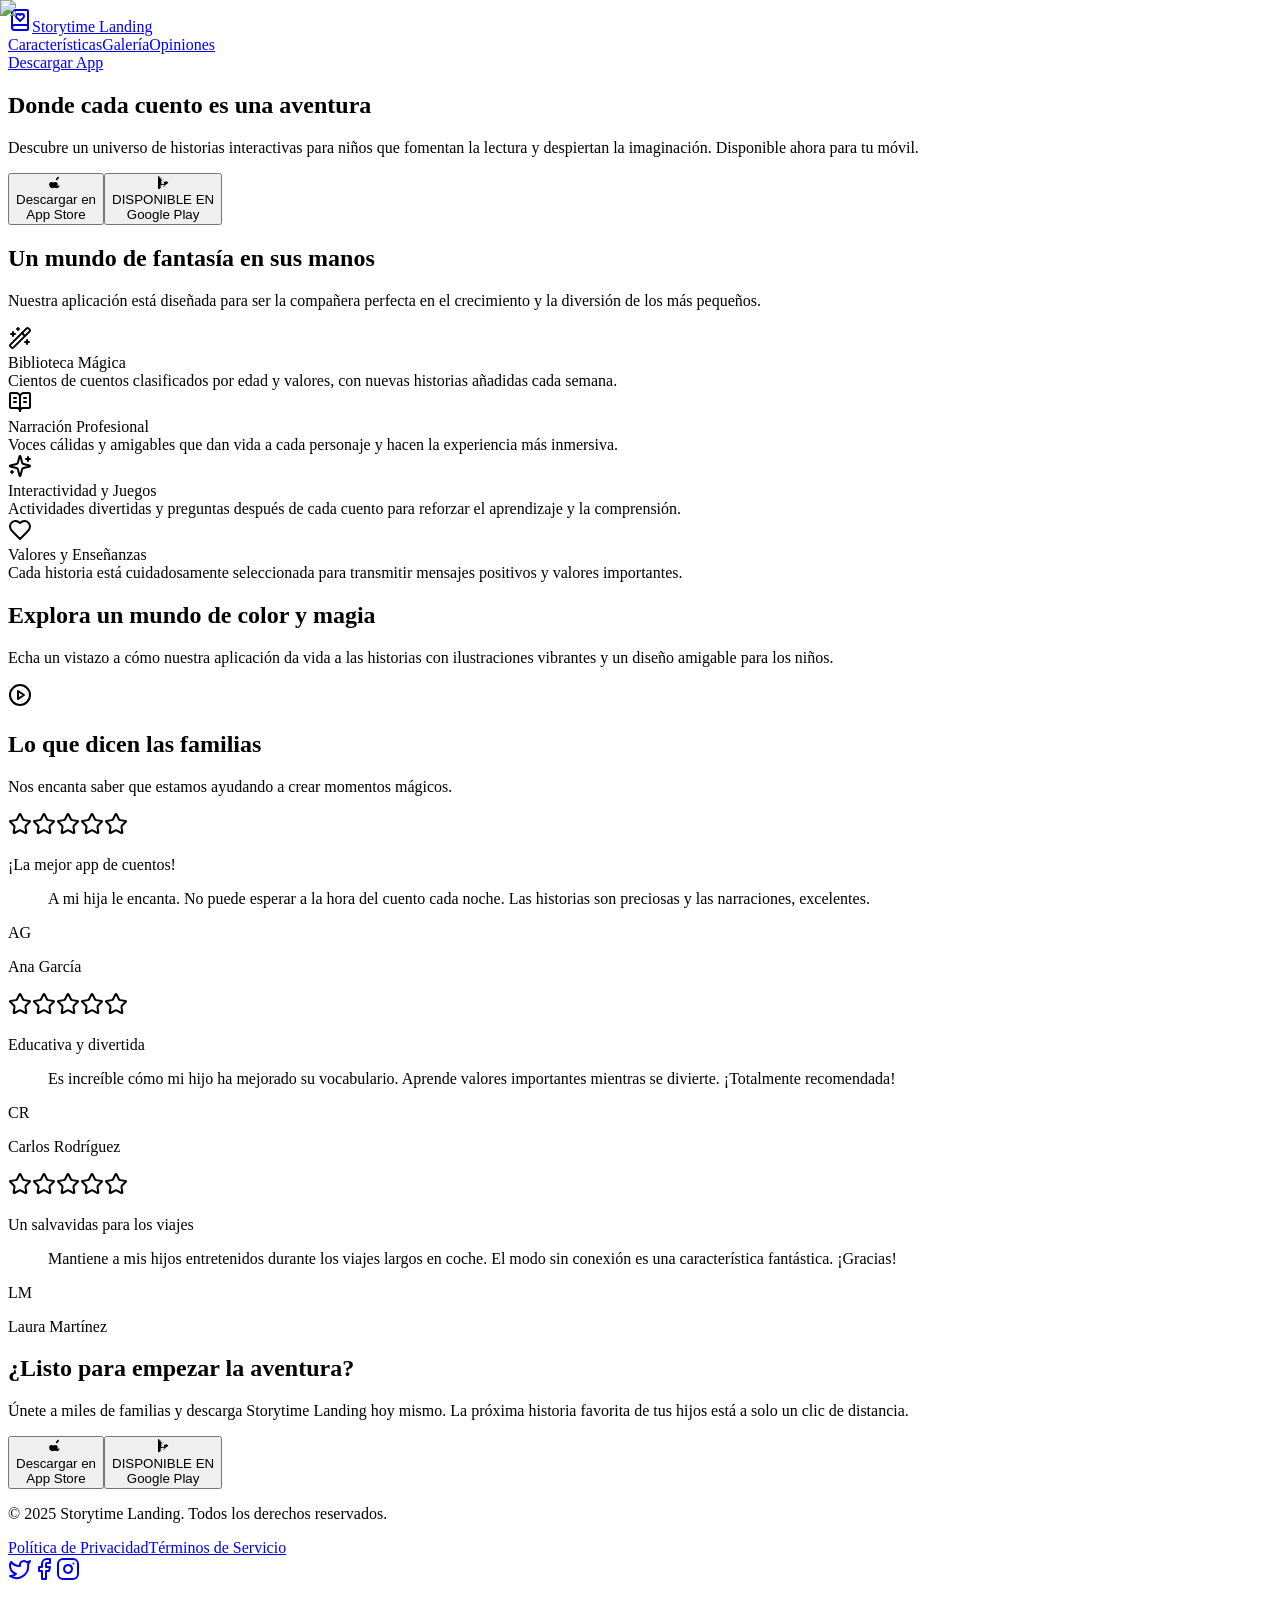
==== commit 76ece05a: "deploy: 667cf4a7ef3f4195840ae12b24ff2974be48d726" ====
--- a/index.html
+++ b/index.html
@@ -1 +1 @@
-<!DOCTYPE html><html lang="es"><head><meta charSet="utf-8"/><meta name="viewport" content="width=device-width, initial-scale=1"/><link rel="preload" as="image" imageSrcSet="/studio/_next/image?url=https%3A%2F%2Fplacehold.co%2F600x400.png&amp;w=640&amp;q=75 640w, /studio/_next/image?url=https%3A%2F%2Fplacehold.co%2F600x400.png&amp;w=750&amp;q=75 750w, /studio/_next/image?url=https%3A%2F%2Fplacehold.co%2F600x400.png&amp;w=828&amp;q=75 828w, /studio/_next/image?url=https%3A%2F%2Fplacehold.co%2F600x400.png&amp;w=1080&amp;q=75 1080w, /studio/_next/image?url=https%3A%2F%2Fplacehold.co%2F600x400.png&amp;w=1200&amp;q=75 1200w, /studio/_next/image?url=https%3A%2F%2Fplacehold.co%2F600x400.png&amp;w=1920&amp;q=75 1920w, /studio/_next/image?url=https%3A%2F%2Fplacehold.co%2F600x400.png&amp;w=2048&amp;q=75 2048w, /studio/_next/image?url=https%3A%2F%2Fplacehold.co%2F600x400.png&amp;w=3840&amp;q=75 3840w" imageSizes="100vw"/><link rel="stylesheet" href="/studio/_next/static/css/0b1c5fc0b45783b5.css" data-precedence="next"/><link rel="preload" as="script" fetchPriority="low" href="/studio/_next/static/chunks/webpack-4b78566eb6158733.js"/><script src="/studio/_next/static/chunks/4bd1b696-4ad49f259c53d116.js" async=""></script><script src="/studio/_next/static/chunks/684-35fa6c570db961cd.js" async=""></script><script src="/studio/_next/static/chunks/main-app-072e5748b4f3abbe.js" async=""></script><script src="/studio/_next/static/chunks/377-c57b7319d24215d9.js" async=""></script><script src="/studio/_next/static/chunks/485-9ece1b0637cd4a57.js" async=""></script><script src="/studio/_next/static/chunks/app/layout-03f62ecd4ad8ce9d.js" async=""></script><script src="/studio/_next/static/chunks/833-9b771f6fa6408dc8.js" async=""></script><script src="/studio/_next/static/chunks/app/page-d3086fc66990dde5.js" async=""></script><link rel="preconnect" href="https://fonts.googleapis.com"/><link rel="preconnect" href="https://fonts.gstatic.com" crossorigin="anonymous"/><link href="https://fonts.googleapis.com/css2?family=Alegreya:ital,wght@0,400;0,500;0,700;1,400&amp;family=Belleza&amp;display=swap" rel="stylesheet"/><title>Storytime Landing | Cuentos Infantiles Mágicos</title><meta name="description" content="Descubre un mundo de historias interactivas para niños que fomentan la lectura y la imaginación. Disponible ahora para tu móvil."/><meta name="keywords" content="cuentacuentos,historias infantiles,app para niños,lectura infantil,cuentos para dormir"/><link rel="icon" href="/studio/favicon.ico" type="image/x-icon" sizes="16x16"/><script>document.querySelectorAll('body link[rel="icon"], body link[rel="apple-touch-icon"]').forEach(el => document.head.appendChild(el))</script><script src="/studio/_next/static/chunks/polyfills-42372ed130431b0a.js" noModule=""></script></head><body class="font-body antialiased"><div class="flex flex-col min-h-screen"><header class="sticky top-0 z-50 w-full border-b bg-background/95 backdrop-blur supports-[backdrop-filter]:bg-background/60"><div class="container mx-auto px-4 md:px-8 flex h-16 items-center"><a class="flex items-center gap-2 mr-auto" href="/studio"><svg xmlns="http://www.w3.org/2000/svg" width="24" height="24" viewBox="0 0 24 24" fill="none" stroke="currentColor" stroke-width="2" stroke-linecap="round" stroke-linejoin="round" class="lucide lucide-book-heart h-6 w-6 text-primary"><path d="M16 8.2A2.22 2.22 0 0 0 13.8 6c-.8 0-1.4.3-1.8.9-.4-.6-1-.9-1.8-.9A2.22 2.22 0 0 0 8 8.2c0 .6.3 1.2.7 1.6A226.652 226.652 0 0 0 12 13a404 404 0 0 0 3.3-3.1 2.413 2.413 0 0 0 .7-1.7"></path><path d="M4 19.5v-15A2.5 2.5 0 0 1 6.5 2H19a1 1 0 0 1 1 1v18a1 1 0 0 1-1 1H6.5a1 1 0 0 1 0-5H20"></path></svg><span class="font-headline text-xl font-bold">Storytime Landing</span></a><nav class="hidden md:flex items-center gap-6 text-sm font-medium"><a class="text-muted-foreground transition-colors hover:text-foreground" href="#features">Características</a><a class="text-muted-foreground transition-colors hover:text-foreground" href="#visuals">Galería</a><a class="text-muted-foreground transition-colors hover:text-foreground" href="#testimonials">Opiniones</a></nav><a class="inline-flex items-center justify-center gap-2 whitespace-nowrap rounded-md text-sm font-medium ring-offset-background transition-colors focus-visible:outline-none focus-visible:ring-2 focus-visible:ring-ring focus-visible:ring-offset-2 disabled:pointer-events-none disabled:opacity-50 [&amp;_svg]:pointer-events-none [&amp;_svg]:size-4 [&amp;_svg]:shrink-0 bg-primary text-primary-foreground hover:bg-primary/90 h-10 px-4 py-2 ml-6" href="#cta">Descargar App</a></div></header><main class="flex-1"><section id="hero" class="py-20 md:py-32 bg-card"><div class="container mx-auto px-4 md:px-8"><div class="grid md:grid-cols-2 gap-12 items-center"><div class="text-center md:text-left"><h1 class="font-headline text-5xl md:text-7xl font-bold tracking-tight mb-6">Donde cada cuento es una aventura</h1><p class="text-lg md:text-xl max-w-2xl mx-auto md:mx-0 mb-8 text-muted-foreground">Descubre un universo de historias interactivas para niños que fomentan la lectura y despiertan la imaginación. Disponible ahora para tu móvil.</p><div class="flex flex-col sm:flex-row items-center justify-center gap-4"><button class="inline-flex items-center justify-center gap-2 whitespace-nowrap text-sm font-medium ring-offset-background transition-colors focus-visible:outline-none focus-visible:ring-2 focus-visible:ring-ring focus-visible:ring-offset-2 disabled:pointer-events-none disabled:opacity-50 [&amp;_svg]:pointer-events-none [&amp;_svg]:size-4 [&amp;_svg]:shrink-0 h-11 rounded-md px-8 w-48 bg-foreground text-background hover:bg-foreground/80 dark:bg-background dark:text-foreground dark:hover:bg-background/80" aria-label="Download on the App Store"><svg xmlns="http://www.w3.org/2000/svg" width="1em" height="1em" viewBox="0 0 256 256" class="h-6 w-6 mr-2"><path fill="currentColor" d="M208.31 184.81c-2.31 10-10.15 21.36-21.62 31.13c-11.23 9.5-22.1 18.06-37.14 18.06c-15.34 0-23.4-7.83-42.42-7.83c-19.05 0-28.89 7.83-42.45 7.83c-15 0-26.49-8.8-37.44-18.54c-14.26-12.7-24.3-30.83-24.3-51.72c0-31.41 18.23-48.42 43-48.42c14.22 0 24.8 8.28 39.52 8.28c14.43 0 23.4-8.28 40.89-8.28c23.51 0 40.3 16.74 40.3 45.85c0 9.2-1.37 18.82-4.14 27.84M174.52 60.1c11.23-13.4 18.23-28.53 16.94-45.61c-14.72.3-29.42 8.52-40.34 21.36c-10.12 12.06-18.78 28.53-16.91 44.75c16.16.58 30.18-7.97 40.31-20.5"></path></svg><div><div class="text-xs">Descargar en</div><div class="text-lg font-semibold -mt-1">App Store</div></div></button><button class="inline-flex items-center justify-center gap-2 whitespace-nowrap text-sm font-medium ring-offset-background transition-colors focus-visible:outline-none focus-visible:ring-2 focus-visible:ring-ring focus-visible:ring-offset-2 disabled:pointer-events-none disabled:opacity-50 [&amp;_svg]:pointer-events-none [&amp;_svg]:size-4 [&amp;_svg]:shrink-0 h-11 rounded-md px-8 w-48 bg-foreground text-background hover:bg-foreground/80 dark:bg-background dark:text-foreground dark:hover:bg-background/80" aria-label="Get it on Google Play"><svg xmlns="http://www.w3.org/2000/svg" width="1em" height="1em" viewBox="0 0 256 256" class="h-6 w-6 mr-2"><path fill="currentColor" d="M228.47 119.22L56.13 2.45a11.36 11.36 0 0 0-12 1.42a10.81 10.81 0 0 0-5.4 9.54v230a10.81 10.81 0 0 0 5.43 9.55a11.36 11.36 0 0 0 12 1.42L228.47 137a10.78 10.78 0 0 0 0-17.78M152.1 152l-48.33 28.67V75.33L152.1 104zm6.06-3.53l39.31-22.7L197.1 128l-38.93-2.2zM49.69 11.75l147.4 85.56l-38.93 22.1zM89.78 227.18V166.8l32.22-18.87l65.47 38z"></path></svg><div><div class="text-xs">DISPONIBLE EN</div><div class="text-lg font-semibold -mt-1">Google Play</div></div></button></div></div><div class="relative h-80 md:h-full"><img alt="Ilustración de niños leyendo un libro mágico" data-ai-hint="children reading magical book" decoding="async" data-nimg="fill" class="object-contain rounded-2xl" style="position:absolute;height:100%;width:100%;left:0;top:0;right:0;bottom:0;color:transparent" sizes="100vw" srcSet="/studio/_next/image?url=https%3A%2F%2Fplacehold.co%2F600x400.png&amp;w=640&amp;q=75 640w, /studio/_next/image?url=https%3A%2F%2Fplacehold.co%2F600x400.png&amp;w=750&amp;q=75 750w, /studio/_next/image?url=https%3A%2F%2Fplacehold.co%2F600x400.png&amp;w=828&amp;q=75 828w, /studio/_next/image?url=https%3A%2F%2Fplacehold.co%2F600x400.png&amp;w=1080&amp;q=75 1080w, /studio/_next/image?url=https%3A%2F%2Fplacehold.co%2F600x400.png&amp;w=1200&amp;q=75 1200w, /studio/_next/image?url=https%3A%2F%2Fplacehold.co%2F600x400.png&amp;w=1920&amp;q=75 1920w, /studio/_next/image?url=https%3A%2F%2Fplacehold.co%2F600x400.png&amp;w=2048&amp;q=75 2048w, /studio/_next/image?url=https%3A%2F%2Fplacehold.co%2F600x400.png&amp;w=3840&amp;q=75 3840w" src="/studio/_next/image?url=https%3A%2F%2Fplacehold.co%2F600x400.png&amp;w=3840&amp;q=75"/></div></div></div></section><section id="features" class="py-20 md:py-28"><div class="container mx-auto px-4 md:px-8"><div class="text-center max-w-3xl mx-auto"><h2 class="font-headline text-4xl md:text-5xl font-bold tracking-tight mb-4">Un mundo de fantasía en sus manos</h2><p class="text-lg md:text-xl text-muted-foreground mb-12">Nuestra aplicación está diseñada para ser la compañera perfecta en el crecimiento y la diversión de los más pequeños.</p></div><div class="grid grid-cols-1 md:grid-cols-2 gap-8"><div class="rounded-lg bg-card text-card-foreground flex flex-col sm:flex-row items-center p-6 text-center sm:text-left shadow-lg border-2 border-transparent hover:border-primary transition-colors duration-300"><div class="p-4 bg-primary/10 rounded-full mb-4 sm:mb-0 sm:mr-6"><svg xmlns="http://www.w3.org/2000/svg" width="24" height="24" viewBox="0 0 24 24" fill="none" stroke="currentColor" stroke-width="2" stroke-linecap="round" stroke-linejoin="round" class="lucide lucide-wand-sparkles w-8 h-8 text-primary"><path d="m21.64 3.64-1.28-1.28a1.21 1.21 0 0 0-1.72 0L2.36 18.64a1.21 1.21 0 0 0 0 1.72l1.28 1.28a1.2 1.2 0 0 0 1.72 0L21.64 5.36a1.2 1.2 0 0 0 0-1.72"></path><path d="m14 7 3 3"></path><path d="M5 6v4"></path><path d="M19 14v4"></path><path d="M10 2v2"></path><path d="M7 8H3"></path><path d="M21 16h-4"></path><path d="M11 3H9"></path></svg></div><div><div class="font-semibold tracking-tight font-headline text-2xl mb-2">Biblioteca Mágica</div><div class="text-base text-muted-foreground">Cientos de cuentos clasificados por edad y valores, con nuevas historias añadidas cada semana.</div></div></div><div class="rounded-lg bg-card text-card-foreground flex flex-col sm:flex-row items-center p-6 text-center sm:text-left shadow-lg border-2 border-transparent hover:border-primary transition-colors duration-300"><div class="p-4 bg-primary/10 rounded-full mb-4 sm:mb-0 sm:mr-6"><svg xmlns="http://www.w3.org/2000/svg" width="24" height="24" viewBox="0 0 24 24" fill="none" stroke="currentColor" stroke-width="2" stroke-linecap="round" stroke-linejoin="round" class="lucide lucide-book-open-text w-8 h-8 text-primary"><path d="M12 7v14"></path><path d="M16 12h2"></path><path d="M16 8h2"></path><path d="M3 18a1 1 0 0 1-1-1V4a1 1 0 0 1 1-1h5a4 4 0 0 1 4 4 4 4 0 0 1 4-4h5a1 1 0 0 1 1 1v13a1 1 0 0 1-1 1h-6a3 3 0 0 0-3 3 3 3 0 0 0-3-3z"></path><path d="M6 12h2"></path><path d="M6 8h2"></path></svg></div><div><div class="font-semibold tracking-tight font-headline text-2xl mb-2">Narración Profesional</div><div class="text-base text-muted-foreground">Voces cálidas y amigables que dan vida a cada personaje y hacen la experiencia más inmersiva.</div></div></div><div class="rounded-lg bg-card text-card-foreground flex flex-col sm:flex-row items-center p-6 text-center sm:text-left shadow-lg border-2 border-transparent hover:border-primary transition-colors duration-300"><div class="p-4 bg-primary/10 rounded-full mb-4 sm:mb-0 sm:mr-6"><svg xmlns="http://www.w3.org/2000/svg" width="24" height="24" viewBox="0 0 24 24" fill="none" stroke="currentColor" stroke-width="2" stroke-linecap="round" stroke-linejoin="round" class="lucide lucide-sparkles w-8 h-8 text-primary"><path d="M9.937 15.5A2 2 0 0 0 8.5 14.063l-6.135-1.582a.5.5 0 0 1 0-.962L8.5 9.936A2 2 0 0 0 9.937 8.5l1.582-6.135a.5.5 0 0 1 .963 0L14.063 8.5A2 2 0 0 0 15.5 9.937l6.135 1.581a.5.5 0 0 1 0 .964L15.5 14.063a2 2 0 0 0-1.437 1.437l-1.582 6.135a.5.5 0 0 1-.963 0z"></path><path d="M20 3v4"></path><path d="M22 5h-4"></path><path d="M4 17v2"></path><path d="M5 18H3"></path></svg></div><div><div class="font-semibold tracking-tight font-headline text-2xl mb-2">Interactividad y Juegos</div><div class="text-base text-muted-foreground">Actividades divertidas y preguntas después de cada cuento para reforzar el aprendizaje y la comprensión.</div></div></div><div class="rounded-lg bg-card text-card-foreground flex flex-col sm:flex-row items-center p-6 text-center sm:text-left shadow-lg border-2 border-transparent hover:border-primary transition-colors duration-300"><div class="p-4 bg-primary/10 rounded-full mb-4 sm:mb-0 sm:mr-6"><svg xmlns="http://www.w3.org/2000/svg" width="24" height="24" viewBox="0 0 24 24" fill="none" stroke="currentColor" stroke-width="2" stroke-linecap="round" stroke-linejoin="round" class="lucide lucide-heart w-8 h-8 text-primary"><path d="M19 14c1.49-1.46 3-3.21 3-5.5A5.5 5.5 0 0 0 16.5 3c-1.76 0-3 .5-4.5 2-1.5-1.5-2.74-2-4.5-2A5.5 5.5 0 0 0 2 8.5c0 2.3 1.5 4.05 3 5.5l7 7Z"></path></svg></div><div><div class="font-semibold tracking-tight font-headline text-2xl mb-2">Valores y Enseñanzas</div><div class="text-base text-muted-foreground">Cada historia está cuidadosamente seleccionada para transmitir mensajes positivos y valores importantes.</div></div></div></div></div></section><section id="visuals" class="py-20 md:py-28 bg-card"><div class="container mx-auto px-4 md:px-8"><div class="text-center max-w-3xl mx-auto"><h2 class="font-headline text-4xl md:text-5xl font-bold tracking-tight mb-4">Explora un mundo de color y magia</h2><p class="text-lg md:text-xl text-muted-foreground mb-12">Echa un vistazo a cómo nuestra aplicación da vida a las historias con ilustraciones vibrantes y un diseño amigable para los niños.</p></div><div class="relative mb-12 aspect-video w-full max-w-4xl mx-auto rounded-2xl overflow-hidden shadow-2xl group cursor-pointer"><img alt="Video promocional de la aplicación" data-ai-hint="storybook app promo" loading="lazy" decoding="async" data-nimg="fill" style="position:absolute;height:100%;width:100%;left:0;top:0;right:0;bottom:0;object-fit:cover;color:transparent" sizes="100vw" srcSet="/studio/_next/image?url=https%3A%2F%2Fplacehold.co%2F1280x720.png&amp;w=640&amp;q=75 640w, /studio/_next/image?url=https%3A%2F%2Fplacehold.co%2F1280x720.png&amp;w=750&amp;q=75 750w, /studio/_next/image?url=https%3A%2F%2Fplacehold.co%2F1280x720.png&amp;w=828&amp;q=75 828w, /studio/_next/image?url=https%3A%2F%2Fplacehold.co%2F1280x720.png&amp;w=1080&amp;q=75 1080w, /studio/_next/image?url=https%3A%2F%2Fplacehold.co%2F1280x720.png&amp;w=1200&amp;q=75 1200w, /studio/_next/image?url=https%3A%2F%2Fplacehold.co%2F1280x720.png&amp;w=1920&amp;q=75 1920w, /studio/_next/image?url=https%3A%2F%2Fplacehold.co%2F1280x720.png&amp;w=2048&amp;q=75 2048w, /studio/_next/image?url=https%3A%2F%2Fplacehold.co%2F1280x720.png&amp;w=3840&amp;q=75 3840w" src="/studio/_next/image?url=https%3A%2F%2Fplacehold.co%2F1280x720.png&amp;w=3840&amp;q=75"/><div class="absolute inset-0 bg-black/30 flex items-center justify-center"><svg xmlns="http://www.w3.org/2000/svg" width="24" height="24" viewBox="0 0 24 24" fill="none" stroke="currentColor" stroke-width="2" stroke-linecap="round" stroke-linejoin="round" class="lucide lucide-circle-play w-20 h-20 text-white/80 transform group-hover:scale-110 transition-transform duration-300"><circle cx="12" cy="12" r="10"></circle><polygon points="10 8 16 12 10 16 10 8"></polygon></svg></div></div><div class="grid grid-cols-1 sm:grid-cols-2 lg:grid-cols-4 gap-6"><div class="relative aspect-square rounded-2xl overflow-hidden shadow-lg"><img alt="Captura de pantalla de la biblioteca de cuentos" data-ai-hint="storybook app screenshot" loading="lazy" decoding="async" data-nimg="fill" style="position:absolute;height:100%;width:100%;left:0;top:0;right:0;bottom:0;object-fit:cover;color:transparent" sizes="100vw" srcSet="/studio/_next/image?url=https%3A%2F%2Fplacehold.co%2F400x400.png&amp;w=640&amp;q=75 640w, /studio/_next/image?url=https%3A%2F%2Fplacehold.co%2F400x400.png&amp;w=750&amp;q=75 750w, /studio/_next/image?url=https%3A%2F%2Fplacehold.co%2F400x400.png&amp;w=828&amp;q=75 828w, /studio/_next/image?url=https%3A%2F%2Fplacehold.co%2F400x400.png&amp;w=1080&amp;q=75 1080w, /studio/_next/image?url=https%3A%2F%2Fplacehold.co%2F400x400.png&amp;w=1200&amp;q=75 1200w, /studio/_next/image?url=https%3A%2F%2Fplacehold.co%2F400x400.png&amp;w=1920&amp;q=75 1920w, /studio/_next/image?url=https%3A%2F%2Fplacehold.co%2F400x400.png&amp;w=2048&amp;q=75 2048w, /studio/_next/image?url=https%3A%2F%2Fplacehold.co%2F400x400.png&amp;w=3840&amp;q=75 3840w" src="/studio/_next/image?url=https%3A%2F%2Fplacehold.co%2F400x400.png&amp;w=3840&amp;q=75"/></div><div class="relative aspect-square rounded-2xl overflow-hidden shadow-lg"><img alt="Captura de pantalla de una página de cuento" data-ai-hint="reading app interface" loading="lazy" decoding="async" data-nimg="fill" style="position:absolute;height:100%;width:100%;left:0;top:0;right:0;bottom:0;object-fit:cover;color:transparent" sizes="100vw" srcSet="/studio/_next/image?url=https%3A%2F%2Fplacehold.co%2F400x400.png&amp;w=640&amp;q=75 640w, /studio/_next/image?url=https%3A%2F%2Fplacehold.co%2F400x400.png&amp;w=750&amp;q=75 750w, /studio/_next/image?url=https%3A%2F%2Fplacehold.co%2F400x400.png&amp;w=828&amp;q=75 828w, /studio/_next/image?url=https%3A%2F%2Fplacehold.co%2F400x400.png&amp;w=1080&amp;q=75 1080w, /studio/_next/image?url=https%3A%2F%2Fplacehold.co%2F400x400.png&amp;w=1200&amp;q=75 1200w, /studio/_next/image?url=https%3A%2F%2Fplacehold.co%2F400x400.png&amp;w=1920&amp;q=75 1920w, /studio/_next/image?url=https%3A%2F%2Fplacehold.co%2F400x400.png&amp;w=2048&amp;q=75 2048w, /studio/_next/image?url=https%3A%2F%2Fplacehold.co%2F400x400.png&amp;w=3840&amp;q=75 3840w" src="/studio/_next/image?url=https%3A%2F%2Fplacehold.co%2F400x400.png&amp;w=3840&amp;q=75"/></div><div class="relative aspect-square rounded-2xl overflow-hidden shadow-lg"><img alt="Captura de pantalla de una actividad interactiva" data-ai-hint="kids learning game" loading="lazy" decoding="async" data-nimg="fill" style="position:absolute;height:100%;width:100%;left:0;top:0;right:0;bottom:0;object-fit:cover;color:transparent" sizes="100vw" srcSet="/studio/_next/image?url=https%3A%2F%2Fplacehold.co%2F400x400.png&amp;w=640&amp;q=75 640w, /studio/_next/image?url=https%3A%2F%2Fplacehold.co%2F400x400.png&amp;w=750&amp;q=75 750w, /studio/_next/image?url=https%3A%2F%2Fplacehold.co%2F400x400.png&amp;w=828&amp;q=75 828w, /studio/_next/image?url=https%3A%2F%2Fplacehold.co%2F400x400.png&amp;w=1080&amp;q=75 1080w, /studio/_next/image?url=https%3A%2F%2Fplacehold.co%2F400x400.png&amp;w=1200&amp;q=75 1200w, /studio/_next/image?url=https%3A%2F%2Fplacehold.co%2F400x400.png&amp;w=1920&amp;q=75 1920w, /studio/_next/image?url=https%3A%2F%2Fplacehold.co%2F400x400.png&amp;w=2048&amp;q=75 2048w, /studio/_next/image?url=https%3A%2F%2Fplacehold.co%2F400x400.png&amp;w=3840&amp;q=75 3840w" src="/studio/_next/image?url=https%3A%2F%2Fplacehold.co%2F400x400.png&amp;w=3840&amp;q=75"/></div><div class="relative aspect-square rounded-2xl overflow-hidden shadow-lg"><img alt="Captura de pantalla del perfil de niño" data-ai-hint="children app profile" loading="lazy" decoding="async" data-nimg="fill" style="position:absolute;height:100%;width:100%;left:0;top:0;right:0;bottom:0;object-fit:cover;color:transparent" sizes="100vw" srcSet="/studio/_next/image?url=https%3A%2F%2Fplacehold.co%2F400x400.png&amp;w=640&amp;q=75 640w, /studio/_next/image?url=https%3A%2F%2Fplacehold.co%2F400x400.png&amp;w=750&amp;q=75 750w, /studio/_next/image?url=https%3A%2F%2Fplacehold.co%2F400x400.png&amp;w=828&amp;q=75 828w, /studio/_next/image?url=https%3A%2F%2Fplacehold.co%2F400x400.png&amp;w=1080&amp;q=75 1080w, /studio/_next/image?url=https%3A%2F%2Fplacehold.co%2F400x400.png&amp;w=1200&amp;q=75 1200w, /studio/_next/image?url=https%3A%2F%2Fplacehold.co%2F400x400.png&amp;w=1920&amp;q=75 1920w, /studio/_next/image?url=https%3A%2F%2Fplacehold.co%2F400x400.png&amp;w=2048&amp;q=75 2048w, /studio/_next/image?url=https%3A%2F%2Fplacehold.co%2F400x400.png&amp;w=3840&amp;q=75 3840w" src="/studio/_next/image?url=https%3A%2F%2Fplacehold.co%2F400x400.png&amp;w=3840&amp;q=75"/></div></div></div></section><section id="testimonials" class="py-20 md:py-28"><div class="container mx-auto px-4 md:px-8"><div class="text-center max-w-3xl mx-auto"><h2 class="font-headline text-4xl md:text-5xl font-bold tracking-tight mb-4">Lo que dicen las familias</h2><p class="text-lg md:text-xl text-muted-foreground mb-12">Nos encanta saber que estamos ayudando a crear momentos mágicos.</p></div><div class="grid grid-cols-1 lg:grid-cols-3 gap-8"><div class="rounded-lg border bg-card text-card-foreground p-6 shadow-lg transform hover:-translate-y-2 transition-transform duration-300"><div class="p-0"><div class="flex mb-4"><svg xmlns="http://www.w3.org/2000/svg" width="24" height="24" viewBox="0 0 24 24" fill="none" stroke="currentColor" stroke-width="2" stroke-linecap="round" stroke-linejoin="round" class="lucide lucide-star w-5 h-5 text-yellow-400 fill-yellow-400"><path d="M11.525 2.295a.53.53 0 0 1 .95 0l2.31 4.679a2.123 2.123 0 0 0 1.595 1.16l5.166.756a.53.53 0 0 1 .294.904l-3.736 3.638a2.123 2.123 0 0 0-.611 1.878l.882 5.14a.53.53 0 0 1-.771.56l-4.618-2.428a2.122 2.122 0 0 0-1.973 0L6.396 21.01a.53.53 0 0 1-.77-.56l.881-5.139a2.122 2.122 0 0 0-.611-1.879L2.16 9.795a.53.53 0 0 1 .294-.906l5.165-.755a2.122 2.122 0 0 0 1.597-1.16z"></path></svg><svg xmlns="http://www.w3.org/2000/svg" width="24" height="24" viewBox="0 0 24 24" fill="none" stroke="currentColor" stroke-width="2" stroke-linecap="round" stroke-linejoin="round" class="lucide lucide-star w-5 h-5 text-yellow-400 fill-yellow-400"><path d="M11.525 2.295a.53.53 0 0 1 .95 0l2.31 4.679a2.123 2.123 0 0 0 1.595 1.16l5.166.756a.53.53 0 0 1 .294.904l-3.736 3.638a2.123 2.123 0 0 0-.611 1.878l.882 5.14a.53.53 0 0 1-.771.56l-4.618-2.428a2.122 2.122 0 0 0-1.973 0L6.396 21.01a.53.53 0 0 1-.77-.56l.881-5.139a2.122 2.122 0 0 0-.611-1.879L2.16 9.795a.53.53 0 0 1 .294-.906l5.165-.755a2.122 2.122 0 0 0 1.597-1.16z"></path></svg><svg xmlns="http://www.w3.org/2000/svg" width="24" height="24" viewBox="0 0 24 24" fill="none" stroke="currentColor" stroke-width="2" stroke-linecap="round" stroke-linejoin="round" class="lucide lucide-star w-5 h-5 text-yellow-400 fill-yellow-400"><path d="M11.525 2.295a.53.53 0 0 1 .95 0l2.31 4.679a2.123 2.123 0 0 0 1.595 1.16l5.166.756a.53.53 0 0 1 .294.904l-3.736 3.638a2.123 2.123 0 0 0-.611 1.878l.882 5.14a.53.53 0 0 1-.771.56l-4.618-2.428a2.122 2.122 0 0 0-1.973 0L6.396 21.01a.53.53 0 0 1-.77-.56l.881-5.139a2.122 2.122 0 0 0-.611-1.879L2.16 9.795a.53.53 0 0 1 .294-.906l5.165-.755a2.122 2.122 0 0 0 1.597-1.16z"></path></svg><svg xmlns="http://www.w3.org/2000/svg" width="24" height="24" viewBox="0 0 24 24" fill="none" stroke="currentColor" stroke-width="2" stroke-linecap="round" stroke-linejoin="round" class="lucide lucide-star w-5 h-5 text-yellow-400 fill-yellow-400"><path d="M11.525 2.295a.53.53 0 0 1 .95 0l2.31 4.679a2.123 2.123 0 0 0 1.595 1.16l5.166.756a.53.53 0 0 1 .294.904l-3.736 3.638a2.123 2.123 0 0 0-.611 1.878l.882 5.14a.53.53 0 0 1-.771.56l-4.618-2.428a2.122 2.122 0 0 0-1.973 0L6.396 21.01a.53.53 0 0 1-.77-.56l.881-5.139a2.122 2.122 0 0 0-.611-1.879L2.16 9.795a.53.53 0 0 1 .294-.906l5.165-.755a2.122 2.122 0 0 0 1.597-1.16z"></path></svg><svg xmlns="http://www.w3.org/2000/svg" width="24" height="24" viewBox="0 0 24 24" fill="none" stroke="currentColor" stroke-width="2" stroke-linecap="round" stroke-linejoin="round" class="lucide lucide-star w-5 h-5 text-yellow-400 fill-yellow-400"><path d="M11.525 2.295a.53.53 0 0 1 .95 0l2.31 4.679a2.123 2.123 0 0 0 1.595 1.16l5.166.756a.53.53 0 0 1 .294.904l-3.736 3.638a2.123 2.123 0 0 0-.611 1.878l.882 5.14a.53.53 0 0 1-.771.56l-4.618-2.428a2.122 2.122 0 0 0-1.973 0L6.396 21.01a.53.53 0 0 1-.77-.56l.881-5.139a2.122 2.122 0 0 0-.611-1.879L2.16 9.795a.53.53 0 0 1 .294-.906l5.165-.755a2.122 2.122 0 0 0 1.597-1.16z"></path></svg></div><p class="font-headline text-xl mb-4">¡La mejor app de cuentos!</p><blockquote class="text-muted-foreground border-l-2 border-primary pl-4 italic mb-6">A mi hija le encanta. No puede esperar a la hora del cuento cada noche. Las historias son preciosas y las narraciones, excelentes.</blockquote><div class="flex items-center"><span class="relative flex h-10 w-10 shrink-0 overflow-hidden rounded-full"><span class="flex h-full w-full items-center justify-center rounded-full bg-muted">AG</span></span><div class="ml-4"><p class="font-semibold">Ana García</p></div></div></div></div><div class="rounded-lg border bg-card text-card-foreground p-6 shadow-lg transform hover:-translate-y-2 transition-transform duration-300"><div class="p-0"><div class="flex mb-4"><svg xmlns="http://www.w3.org/2000/svg" width="24" height="24" viewBox="0 0 24 24" fill="none" stroke="currentColor" stroke-width="2" stroke-linecap="round" stroke-linejoin="round" class="lucide lucide-star w-5 h-5 text-yellow-400 fill-yellow-400"><path d="M11.525 2.295a.53.53 0 0 1 .95 0l2.31 4.679a2.123 2.123 0 0 0 1.595 1.16l5.166.756a.53.53 0 0 1 .294.904l-3.736 3.638a2.123 2.123 0 0 0-.611 1.878l.882 5.14a.53.53 0 0 1-.771.56l-4.618-2.428a2.122 2.122 0 0 0-1.973 0L6.396 21.01a.53.53 0 0 1-.77-.56l.881-5.139a2.122 2.122 0 0 0-.611-1.879L2.16 9.795a.53.53 0 0 1 .294-.906l5.165-.755a2.122 2.122 0 0 0 1.597-1.16z"></path></svg><svg xmlns="http://www.w3.org/2000/svg" width="24" height="24" viewBox="0 0 24 24" fill="none" stroke="currentColor" stroke-width="2" stroke-linecap="round" stroke-linejoin="round" class="lucide lucide-star w-5 h-5 text-yellow-400 fill-yellow-400"><path d="M11.525 2.295a.53.53 0 0 1 .95 0l2.31 4.679a2.123 2.123 0 0 0 1.595 1.16l5.166.756a.53.53 0 0 1 .294.904l-3.736 3.638a2.123 2.123 0 0 0-.611 1.878l.882 5.14a.53.53 0 0 1-.771.56l-4.618-2.428a2.122 2.122 0 0 0-1.973 0L6.396 21.01a.53.53 0 0 1-.77-.56l.881-5.139a2.122 2.122 0 0 0-.611-1.879L2.16 9.795a.53.53 0 0 1 .294-.906l5.165-.755a2.122 2.122 0 0 0 1.597-1.16z"></path></svg><svg xmlns="http://www.w3.org/2000/svg" width="24" height="24" viewBox="0 0 24 24" fill="none" stroke="currentColor" stroke-width="2" stroke-linecap="round" stroke-linejoin="round" class="lucide lucide-star w-5 h-5 text-yellow-400 fill-yellow-400"><path d="M11.525 2.295a.53.53 0 0 1 .95 0l2.31 4.679a2.123 2.123 0 0 0 1.595 1.16l5.166.756a.53.53 0 0 1 .294.904l-3.736 3.638a2.123 2.123 0 0 0-.611 1.878l.882 5.14a.53.53 0 0 1-.771.56l-4.618-2.428a2.122 2.122 0 0 0-1.973 0L6.396 21.01a.53.53 0 0 1-.77-.56l.881-5.139a2.122 2.122 0 0 0-.611-1.879L2.16 9.795a.53.53 0 0 1 .294-.906l5.165-.755a2.122 2.122 0 0 0 1.597-1.16z"></path></svg><svg xmlns="http://www.w3.org/2000/svg" width="24" height="24" viewBox="0 0 24 24" fill="none" stroke="currentColor" stroke-width="2" stroke-linecap="round" stroke-linejoin="round" class="lucide lucide-star w-5 h-5 text-yellow-400 fill-yellow-400"><path d="M11.525 2.295a.53.53 0 0 1 .95 0l2.31 4.679a2.123 2.123 0 0 0 1.595 1.16l5.166.756a.53.53 0 0 1 .294.904l-3.736 3.638a2.123 2.123 0 0 0-.611 1.878l.882 5.14a.53.53 0 0 1-.771.56l-4.618-2.428a2.122 2.122 0 0 0-1.973 0L6.396 21.01a.53.53 0 0 1-.77-.56l.881-5.139a2.122 2.122 0 0 0-.611-1.879L2.16 9.795a.53.53 0 0 1 .294-.906l5.165-.755a2.122 2.122 0 0 0 1.597-1.16z"></path></svg><svg xmlns="http://www.w3.org/2000/svg" width="24" height="24" viewBox="0 0 24 24" fill="none" stroke="currentColor" stroke-width="2" stroke-linecap="round" stroke-linejoin="round" class="lucide lucide-star w-5 h-5 text-yellow-400 fill-yellow-400"><path d="M11.525 2.295a.53.53 0 0 1 .95 0l2.31 4.679a2.123 2.123 0 0 0 1.595 1.16l5.166.756a.53.53 0 0 1 .294.904l-3.736 3.638a2.123 2.123 0 0 0-.611 1.878l.882 5.14a.53.53 0 0 1-.771.56l-4.618-2.428a2.122 2.122 0 0 0-1.973 0L6.396 21.01a.53.53 0 0 1-.77-.56l.881-5.139a2.122 2.122 0 0 0-.611-1.879L2.16 9.795a.53.53 0 0 1 .294-.906l5.165-.755a2.122 2.122 0 0 0 1.597-1.16z"></path></svg></div><p class="font-headline text-xl mb-4">Educativa y divertida</p><blockquote class="text-muted-foreground border-l-2 border-primary pl-4 italic mb-6">Es increíble cómo mi hijo ha mejorado su vocabulario. Aprende valores importantes mientras se divierte. ¡Totalmente recomendada!</blockquote><div class="flex items-center"><span class="relative flex h-10 w-10 shrink-0 overflow-hidden rounded-full"><span class="flex h-full w-full items-center justify-center rounded-full bg-muted">CR</span></span><div class="ml-4"><p class="font-semibold">Carlos Rodríguez</p></div></div></div></div><div class="rounded-lg border bg-card text-card-foreground p-6 shadow-lg transform hover:-translate-y-2 transition-transform duration-300"><div class="p-0"><div class="flex mb-4"><svg xmlns="http://www.w3.org/2000/svg" width="24" height="24" viewBox="0 0 24 24" fill="none" stroke="currentColor" stroke-width="2" stroke-linecap="round" stroke-linejoin="round" class="lucide lucide-star w-5 h-5 text-yellow-400 fill-yellow-400"><path d="M11.525 2.295a.53.53 0 0 1 .95 0l2.31 4.679a2.123 2.123 0 0 0 1.595 1.16l5.166.756a.53.53 0 0 1 .294.904l-3.736 3.638a2.123 2.123 0 0 0-.611 1.878l.882 5.14a.53.53 0 0 1-.771.56l-4.618-2.428a2.122 2.122 0 0 0-1.973 0L6.396 21.01a.53.53 0 0 1-.77-.56l.881-5.139a2.122 2.122 0 0 0-.611-1.879L2.16 9.795a.53.53 0 0 1 .294-.906l5.165-.755a2.122 2.122 0 0 0 1.597-1.16z"></path></svg><svg xmlns="http://www.w3.org/2000/svg" width="24" height="24" viewBox="0 0 24 24" fill="none" stroke="currentColor" stroke-width="2" stroke-linecap="round" stroke-linejoin="round" class="lucide lucide-star w-5 h-5 text-yellow-400 fill-yellow-400"><path d="M11.525 2.295a.53.53 0 0 1 .95 0l2.31 4.679a2.123 2.123 0 0 0 1.595 1.16l5.166.756a.53.53 0 0 1 .294.904l-3.736 3.638a2.123 2.123 0 0 0-.611 1.878l.882 5.14a.53.53 0 0 1-.771.56l-4.618-2.428a2.122 2.122 0 0 0-1.973 0L6.396 21.01a.53.53 0 0 1-.77-.56l.881-5.139a2.122 2.122 0 0 0-.611-1.879L2.16 9.795a.53.53 0 0 1 .294-.906l5.165-.755a2.122 2.122 0 0 0 1.597-1.16z"></path></svg><svg xmlns="http://www.w3.org/2000/svg" width="24" height="24" viewBox="0 0 24 24" fill="none" stroke="currentColor" stroke-width="2" stroke-linecap="round" stroke-linejoin="round" class="lucide lucide-star w-5 h-5 text-yellow-400 fill-yellow-400"><path d="M11.525 2.295a.53.53 0 0 1 .95 0l2.31 4.679a2.123 2.123 0 0 0 1.595 1.16l5.166.756a.53.53 0 0 1 .294.904l-3.736 3.638a2.123 2.123 0 0 0-.611 1.878l.882 5.14a.53.53 0 0 1-.771.56l-4.618-2.428a2.122 2.122 0 0 0-1.973 0L6.396 21.01a.53.53 0 0 1-.77-.56l.881-5.139a2.122 2.122 0 0 0-.611-1.879L2.16 9.795a.53.53 0 0 1 .294-.906l5.165-.755a2.122 2.122 0 0 0 1.597-1.16z"></path></svg><svg xmlns="http://www.w3.org/2000/svg" width="24" height="24" viewBox="0 0 24 24" fill="none" stroke="currentColor" stroke-width="2" stroke-linecap="round" stroke-linejoin="round" class="lucide lucide-star w-5 h-5 text-yellow-400 fill-yellow-400"><path d="M11.525 2.295a.53.53 0 0 1 .95 0l2.31 4.679a2.123 2.123 0 0 0 1.595 1.16l5.166.756a.53.53 0 0 1 .294.904l-3.736 3.638a2.123 2.123 0 0 0-.611 1.878l.882 5.14a.53.53 0 0 1-.771.56l-4.618-2.428a2.122 2.122 0 0 0-1.973 0L6.396 21.01a.53.53 0 0 1-.77-.56l.881-5.139a2.122 2.122 0 0 0-.611-1.879L2.16 9.795a.53.53 0 0 1 .294-.906l5.165-.755a2.122 2.122 0 0 0 1.597-1.16z"></path></svg><svg xmlns="http://www.w3.org/2000/svg" width="24" height="24" viewBox="0 0 24 24" fill="none" stroke="currentColor" stroke-width="2" stroke-linecap="round" stroke-linejoin="round" class="lucide lucide-star w-5 h-5 text-yellow-400 fill-yellow-400"><path d="M11.525 2.295a.53.53 0 0 1 .95 0l2.31 4.679a2.123 2.123 0 0 0 1.595 1.16l5.166.756a.53.53 0 0 1 .294.904l-3.736 3.638a2.123 2.123 0 0 0-.611 1.878l.882 5.14a.53.53 0 0 1-.771.56l-4.618-2.428a2.122 2.122 0 0 0-1.973 0L6.396 21.01a.53.53 0 0 1-.77-.56l.881-5.139a2.122 2.122 0 0 0-.611-1.879L2.16 9.795a.53.53 0 0 1 .294-.906l5.165-.755a2.122 2.122 0 0 0 1.597-1.16z"></path></svg></div><p class="font-headline text-xl mb-4">Un salvavidas para los viajes</p><blockquote class="text-muted-foreground border-l-2 border-primary pl-4 italic mb-6">Mantiene a mis hijos entretenidos durante los viajes largos en coche. El modo sin conexión es una característica fantástica. ¡Gracias!</blockquote><div class="flex items-center"><span class="relative flex h-10 w-10 shrink-0 overflow-hidden rounded-full"><span class="flex h-full w-full items-center justify-center rounded-full bg-muted">LM</span></span><div class="ml-4"><p class="font-semibold">Laura Martínez</p></div></div></div></div></div></div></section><section id="cta" class="py-20 md:py-32 bg-card"><div class="container mx-auto px-4 md:px-8 text-center"><h2 class="font-headline text-4xl md:text-5xl font-bold tracking-tight mb-6 text-card-foreground">¿Listo para empezar la aventura?</h2><p class="text-lg md:text-xl max-w-3xl mx-auto mb-10 text-muted-foreground">Únete a miles de familias y descarga Storytime Landing hoy mismo. La próxima historia favorita de tus hijos está a solo un clic de distancia.</p><div class="flex flex-col sm:flex-row items-center justify-center gap-4"><button class="inline-flex items-center justify-center gap-2 whitespace-nowrap text-sm font-medium ring-offset-background transition-colors focus-visible:outline-none focus-visible:ring-2 focus-visible:ring-ring focus-visible:ring-offset-2 disabled:pointer-events-none disabled:opacity-50 [&amp;_svg]:pointer-events-none [&amp;_svg]:size-4 [&amp;_svg]:shrink-0 h-11 rounded-md px-8 w-48 bg-foreground text-background hover:bg-foreground/80 dark:bg-background dark:text-foreground dark:hover:bg-background/80" aria-label="Download on the App Store"><svg xmlns="http://www.w3.org/2000/svg" width="1em" height="1em" viewBox="0 0 256 256" class="h-6 w-6 mr-2"><path fill="currentColor" d="M208.31 184.81c-2.31 10-10.15 21.36-21.62 31.13c-11.23 9.5-22.1 18.06-37.14 18.06c-15.34 0-23.4-7.83-42.42-7.83c-19.05 0-28.89 7.83-42.45 7.83c-15 0-26.49-8.8-37.44-18.54c-14.26-12.7-24.3-30.83-24.3-51.72c0-31.41 18.23-48.42 43-48.42c14.22 0 24.8 8.28 39.52 8.28c14.43 0 23.4-8.28 40.89-8.28c23.51 0 40.3 16.74 40.3 45.85c0 9.2-1.37 18.82-4.14 27.84M174.52 60.1c11.23-13.4 18.23-28.53 16.94-45.61c-14.72.3-29.42 8.52-40.34 21.36c-10.12 12.06-18.78 28.53-16.91 44.75c16.16.58 30.18-7.97 40.31-20.5"></path></svg><div><div class="text-xs">Descargar en</div><div class="text-lg font-semibold -mt-1">App Store</div></div></button><button class="inline-flex items-center justify-center gap-2 whitespace-nowrap text-sm font-medium ring-offset-background transition-colors focus-visible:outline-none focus-visible:ring-2 focus-visible:ring-ring focus-visible:ring-offset-2 disabled:pointer-events-none disabled:opacity-50 [&amp;_svg]:pointer-events-none [&amp;_svg]:size-4 [&amp;_svg]:shrink-0 h-11 rounded-md px-8 w-48 bg-foreground text-background hover:bg-foreground/80 dark:bg-background dark:text-foreground dark:hover:bg-background/80" aria-label="Get it on Google Play"><svg xmlns="http://www.w3.org/2000/svg" width="1em" height="1em" viewBox="0 0 256 256" class="h-6 w-6 mr-2"><path fill="currentColor" d="M228.47 119.22L56.13 2.45a11.36 11.36 0 0 0-12 1.42a10.81 10.81 0 0 0-5.4 9.54v230a10.81 10.81 0 0 0 5.43 9.55a11.36 11.36 0 0 0 12 1.42L228.47 137a10.78 10.78 0 0 0 0-17.78M152.1 152l-48.33 28.67V75.33L152.1 104zm6.06-3.53l39.31-22.7L197.1 128l-38.93-2.2zM49.69 11.75l147.4 85.56l-38.93 22.1zM89.78 227.18V166.8l32.22-18.87l65.47 38z"></path></svg><div><div class="text-xs">DISPONIBLE EN</div><div class="text-lg font-semibold -mt-1">Google Play</div></div></button></div></div></section></main><footer class="bg-card py-8"><div class="container mx-auto px-4 md:px-8 flex flex-col md:flex-row justify-between items-center"><p class="text-sm text-muted-foreground mb-4 md:mb-0">© <!-- -->2025<!-- --> Storytime Landing. Todos los derechos reservados.</p><div class="flex items-center gap-4"><a class="text-sm text-muted-foreground hover:text-primary transition-colors" href="#">Política de Privacidad</a><a class="text-sm text-muted-foreground hover:text-primary transition-colors" href="#">Términos de Servicio</a><div class="flex gap-1"><a href="#" aria-label="Twitter" class="inline-flex items-center justify-center gap-2 whitespace-nowrap rounded-md text-sm font-medium ring-offset-background transition-colors focus-visible:outline-none focus-visible:ring-2 focus-visible:ring-ring focus-visible:ring-offset-2 disabled:pointer-events-none disabled:opacity-50 [&amp;_svg]:pointer-events-none [&amp;_svg]:size-4 [&amp;_svg]:shrink-0 hover:bg-accent hover:text-accent-foreground h-10 w-10"><svg xmlns="http://www.w3.org/2000/svg" width="24" height="24" viewBox="0 0 24 24" fill="none" stroke="currentColor" stroke-width="2" stroke-linecap="round" stroke-linejoin="round" class="lucide lucide-twitter h-4 w-4"><path d="M22 4s-.7 2.1-2 3.4c1.6 10-9.4 17.3-18 11.6 2.2.1 4.4-.6 6-2C3 15.5.5 9.6 3 5c2.2 2.6 5.6 4.1 9 4-.9-4.2 4-6.6 7-3.8 1.1 0 3-1.2 3-1.2z"></path></svg></a><a href="#" aria-label="Facebook" class="inline-flex items-center justify-center gap-2 whitespace-nowrap rounded-md text-sm font-medium ring-offset-background transition-colors focus-visible:outline-none focus-visible:ring-2 focus-visible:ring-ring focus-visible:ring-offset-2 disabled:pointer-events-none disabled:opacity-50 [&amp;_svg]:pointer-events-none [&amp;_svg]:size-4 [&amp;_svg]:shrink-0 hover:bg-accent hover:text-accent-foreground h-10 w-10"><svg xmlns="http://www.w3.org/2000/svg" width="24" height="24" viewBox="0 0 24 24" fill="none" stroke="currentColor" stroke-width="2" stroke-linecap="round" stroke-linejoin="round" class="lucide lucide-facebook h-4 w-4"><path d="M18 2h-3a5 5 0 0 0-5 5v3H7v4h3v8h4v-8h3l1-4h-4V7a1 1 0 0 1 1-1h3z"></path></svg></a><a href="#" aria-label="Instagram" class="inline-flex items-center justify-center gap-2 whitespace-nowrap rounded-md text-sm font-medium ring-offset-background transition-colors focus-visible:outline-none focus-visible:ring-2 focus-visible:ring-ring focus-visible:ring-offset-2 disabled:pointer-events-none disabled:opacity-50 [&amp;_svg]:pointer-events-none [&amp;_svg]:size-4 [&amp;_svg]:shrink-0 hover:bg-accent hover:text-accent-foreground h-10 w-10"><svg xmlns="http://www.w3.org/2000/svg" width="24" height="24" viewBox="0 0 24 24" fill="none" stroke="currentColor" stroke-width="2" stroke-linecap="round" stroke-linejoin="round" class="lucide lucide-instagram h-4 w-4"><rect width="20" height="20" x="2" y="2" rx="5" ry="5"></rect><path d="M16 11.37A4 4 0 1 1 12.63 8 4 4 0 0 1 16 11.37z"></path><line x1="17.5" x2="17.51" y1="6.5" y2="6.5"></line></svg></a></div></div></div></footer></div><!--$--><!--/$--><!--$--><!--/$--><div role="region" aria-label="Notifications (F8)" tabindex="-1" style="pointer-events:none"><ol tabindex="-1" class="fixed top-0 z-[100] flex max-h-screen w-full flex-col-reverse p-4 sm:bottom-0 sm:right-0 sm:top-auto sm:flex-col md:max-w-[420px]"></ol></div><script src="/studio/_next/static/chunks/webpack-4b78566eb6158733.js" async=""></script><script>(self.__next_f=self.__next_f||[]).push([0])</script><script>self.__next_f.push([1,"1:\"$Sreact.fragment\"\n2:I[7555,[],\"\"]\n3:I[1295,[],\"\"]\n4:I[7323,[\"377\",\"static/chunks/377-c57b7319d24215d9.js\",\"485\",\"static/chunks/485-9ece1b0637cd4a57.js\",\"177\",\"static/chunks/app/layout-03f62ecd4ad8ce9d.js\"],\"Toaster\"]\n5:I[6874,[\"377\",\"static/chunks/377-c57b7319d24215d9.js\",\"833\",\"static/chunks/833-9b771f6fa6408dc8.js\",\"974\",\"static/chunks/app/page-d3086fc66990dde5.js\"],\"\"]\n6:I[6078,[\"377\",\"static/chunks/377-c57b7319d24215d9.js\",\"833\",\"static/chunks/833-9b771f6fa6408dc8.js\",\"974\",\"static/chunks/app/page-d3086fc66990dde5.js\"],\"AppStoreButtons\"]\n7:I[3063,[\"377\",\"static/chunks/377-c57b7319d24215d9.js\",\"833\",\"static/chunks/833-9b771f6fa6408dc8.js\",\"974\",\"static/chunks/app/page-d3086fc66990dde5.js\"],\"Image\"]\n8:I[1394,[\"377\",\"static/chunks/377-c57b7319d24215d9.js\",\"833\",\"static/chunks/833-9b771f6fa6408dc8.js\",\"974\",\"static/chunks/app/page-d3086fc66990dde5.js\"],\"Avatar\"]\n9:I[1394,[\"377\",\"static/chunks/377-c57b7319d24215d9.js\",\"833\",\"static/chunks/833-9b771f6fa6408dc8.js\",\"974\",\"static/chunks/app/page-d3086fc66990dde5.js\"],\"AvatarImage\"]\na:I[1394,[\"377\",\"static/chunks/377-c57b7319d24215d9.js\",\"833\",\"static/chunks/833-9b771f6fa6408dc8.js\",\"974\",\"static/chunks/app/page-d3086fc66990dde5.js\"],\"AvatarFallback\"]\nb:I[9665,[],\"MetadataBoundary\"]\nd:I[9665,[],\"OutletBoundary\"]\n10:I[4911,[],\"AsyncMetadataOutlet\"]\n12:I[9665,[],\"ViewportBoundary\"]\n14:I[6614,[],\"\"]\n:HL[\"/studio/_next/static/css/0b1c5fc0b45783b5.css\",\"style\"]\n"])</script><script>self.__next_f.push([1,"0:{\"P\":null,\"b\":\"buau7xiyuYlAiohhR2WwP\",\"p\":\"/studio\",\"c\":[\"\",\"\"],\"i\":false,\"f\":[[[\"\",{\"children\":[\"__PAGE__\",{}]},\"$undefined\",\"$undefined\",true],[\"\",[\"$\",\"$1\",\"c\",{\"children\":[[[\"$\",\"link\",\"0\",{\"rel\":\"stylesheet\",\"href\":\"/studio/_next/static/css/0b1c5fc0b45783b5.css\",\"precedence\":\"next\",\"crossOrigin\":\"$undefined\",\"nonce\":\"$undefined\"}]],[\"$\",\"html\",null,{\"lang\":\"es\",\"children\":[[\"$\",\"head\",null,{\"children\":[[\"$\",\"link\",null,{\"rel\":\"preconnect\",\"href\":\"https://fonts.googleapis.com\"}],[\"$\",\"link\",null,{\"rel\":\"preconnect\",\"href\":\"https://fonts.gstatic.com\",\"crossOrigin\":\"anonymous\"}],[\"$\",\"link\",null,{\"href\":\"https://fonts.googleapis.com/css2?family=Alegreya:ital,wght@0,400;0,500;0,700;1,400\u0026family=Belleza\u0026display=swap\",\"rel\":\"stylesheet\"}]]}],[\"$\",\"body\",null,{\"className\":\"font-body antialiased\",\"children\":[[\"$\",\"$L2\",null,{\"parallelRouterKey\":\"children\",\"error\":\"$undefined\",\"errorStyles\":\"$undefined\",\"errorScripts\":\"$undefined\",\"template\":[\"$\",\"$L3\",null,{}],\"templateStyles\":\"$undefined\",\"templateScripts\":\"$undefined\",\"notFound\":[[[\"$\",\"title\",null,{\"children\":\"404: This page could not be found.\"}],[\"$\",\"div\",null,{\"style\":{\"fontFamily\":\"system-ui,\\\"Segoe UI\\\",Roboto,Helvetica,Arial,sans-serif,\\\"Apple Color Emoji\\\",\\\"Segoe UI Emoji\\\"\",\"height\":\"100vh\",\"textAlign\":\"center\",\"display\":\"flex\",\"flexDirection\":\"column\",\"alignItems\":\"center\",\"justifyContent\":\"center\"},\"children\":[\"$\",\"div\",null,{\"children\":[[\"$\",\"style\",null,{\"dangerouslySetInnerHTML\":{\"__html\":\"body{color:#000;background:#fff;margin:0}.next-error-h1{border-right:1px solid rgba(0,0,0,.3)}@media (prefers-color-scheme:dark){body{color:#fff;background:#000}.next-error-h1{border-right:1px solid rgba(255,255,255,.3)}}\"}}],[\"$\",\"h1\",null,{\"className\":\"next-error-h1\",\"style\":{\"display\":\"inline-block\",\"margin\":\"0 20px 0 0\",\"padding\":\"0 23px 0 0\",\"fontSize\":24,\"fontWeight\":500,\"verticalAlign\":\"top\",\"lineHeight\":\"49px\"},\"children\":404}],[\"$\",\"div\",null,{\"style\":{\"display\":\"inline-block\"},\"children\":[\"$\",\"h2\",null,{\"style\":{\"fontSize\":14,\"fontWeight\":400,\"lineHeight\":\"49px\",\"margin\":0},\"children\":\"This page could not be found.\"}]}]]}]}]],[]],\"forbidden\":\"$undefined\",\"unauthorized\":\"$undefined\"}],[\"$\",\"$L4\",null,{}]]}]]}]]}],{\"children\":[\"__PAGE__\",[\"$\",\"$1\",\"c\",{\"children\":[[\"$\",\"div\",null,{\"className\":\"flex flex-col min-h-screen\",\"children\":[[\"$\",\"header\",null,{\"className\":\"sticky top-0 z-50 w-full border-b bg-background/95 backdrop-blur supports-[backdrop-filter]:bg-background/60\",\"children\":[\"$\",\"div\",null,{\"className\":\"container mx-auto px-4 md:px-8 flex h-16 items-center\",\"children\":[[\"$\",\"$L5\",null,{\"href\":\"/\",\"className\":\"flex items-center gap-2 mr-auto\",\"children\":[[\"$\",\"svg\",null,{\"ref\":\"$undefined\",\"xmlns\":\"http://www.w3.org/2000/svg\",\"width\":24,\"height\":24,\"viewBox\":\"0 0 24 24\",\"fill\":\"none\",\"stroke\":\"currentColor\",\"strokeWidth\":2,\"strokeLinecap\":\"round\",\"strokeLinejoin\":\"round\",\"className\":\"lucide lucide-book-heart h-6 w-6 text-primary\",\"children\":[[\"$\",\"path\",\"1t75a8\",{\"d\":\"M16 8.2A2.22 2.22 0 0 0 13.8 6c-.8 0-1.4.3-1.8.9-.4-.6-1-.9-1.8-.9A2.22 2.22 0 0 0 8 8.2c0 .6.3 1.2.7 1.6A226.652 226.652 0 0 0 12 13a404 404 0 0 0 3.3-3.1 2.413 2.413 0 0 0 .7-1.7\"}],[\"$\",\"path\",\"k3hazp\",{\"d\":\"M4 19.5v-15A2.5 2.5 0 0 1 6.5 2H19a1 1 0 0 1 1 1v18a1 1 0 0 1-1 1H6.5a1 1 0 0 1 0-5H20\"}],\"$undefined\"]}],[\"$\",\"span\",null,{\"className\":\"font-headline text-xl font-bold\",\"children\":\"Storytime Landing\"}]]}],[\"$\",\"nav\",null,{\"className\":\"hidden md:flex items-center gap-6 text-sm font-medium\",\"children\":[[\"$\",\"$L5\",null,{\"href\":\"#features\",\"className\":\"text-muted-foreground transition-colors hover:text-foreground\",\"children\":\"Características\"}],[\"$\",\"$L5\",null,{\"href\":\"#visuals\",\"className\":\"text-muted-foreground transition-colors hover:text-foreground\",\"children\":\"Galería\"}],[\"$\",\"$L5\",null,{\"href\":\"#testimonials\",\"className\":\"text-muted-foreground transition-colors hover:text-foreground\",\"children\":\"Opiniones\"}]]}],[\"$\",\"$L5\",null,{\"href\":\"#cta\",\"children\":\"Descargar App\",\"className\":\"inline-flex items-center justify-center gap-2 whitespace-nowrap rounded-md text-sm font-medium ring-offset-background transition-colors focus-visible:outline-none focus-visible:ring-2 focus-visible:ring-ring focus-visible:ring-offset-2 disabled:pointer-events-none disabled:opacity-50 [\u0026_svg]:pointer-events-none [\u0026_svg]:size-4 [\u0026_svg]:shrink-0 bg-primary text-primary-foreground hover:bg-primary/90 h-10 px-4 py-2 ml-6\",\"ref\":null}]]}]}],[\"$\",\"main\",null,{\"className\":\"flex-1\",\"children\":[[\"$\",\"section\",null,{\"id\":\"hero\",\"className\":\"py-20 md:py-32 bg-card\",\"children\":[\"$\",\"div\",null,{\"className\":\"container mx-auto px-4 md:px-8\",\"children\":[\"$\",\"div\",null,{\"className\":\"grid md:grid-cols-2 gap-12 items-center\",\"children\":[[\"$\",\"div\",null,{\"className\":\"text-center md:text-left\",\"children\":[[\"$\",\"h1\",null,{\"className\":\"font-headline text-5xl md:text-7xl font-bold tracking-tight mb-6\",\"children\":\"Donde cada cuento es una aventura\"}],[\"$\",\"p\",null,{\"className\":\"text-lg md:text-xl max-w-2xl mx-auto md:mx-0 mb-8 text-muted-foreground\",\"children\":\"Descubre un universo de historias interactivas para niños que fomentan la lectura y despiertan la imaginación. Disponible ahora para tu móvil.\"}],[\"$\",\"$L6\",null,{}]]}],[\"$\",\"div\",null,{\"className\":\"relative h-80 md:h-full\",\"children\":[\"$\",\"$L7\",null,{\"src\":\"https://placehold.co/600x400.png\",\"alt\":\"Ilustración de niños leyendo un libro mágico\",\"fill\":true,\"priority\":true,\"className\":\"object-contain rounded-2xl\",\"data-ai-hint\":\"children reading magical book\"}]}]]}]}]}],[\"$\",\"section\",null,{\"id\":\"features\",\"className\":\"py-20 md:py-28\",\"children\":[\"$\",\"div\",null,{\"className\":\"container mx-auto px-4 md:px-8\",\"children\":[[\"$\",\"div\",null,{\"className\":\"text-center max-w-3xl mx-auto\",\"children\":[[\"$\",\"h2\",null,{\"className\":\"font-headline text-4xl md:text-5xl font-bold tracking-tight mb-4\",\"children\":\"Un mundo de fantasía en sus manos\"}],[\"$\",\"p\",null,{\"className\":\"text-lg md:text-xl text-muted-foreground mb-12\",\"children\":\"Nuestra aplicación está diseñada para ser la compañera perfecta en el crecimiento y la diversión de los más pequeños.\"}]]}],[\"$\",\"div\",null,{\"className\":\"grid grid-cols-1 md:grid-cols-2 gap-8\",\"children\":[[\"$\",\"div\",\"0\",{\"ref\":\"$undefined\",\"className\":\"rounded-lg bg-card text-card-foreground flex flex-col sm:flex-row items-center p-6 text-center sm:text-left shadow-lg border-2 border-transparent hover:border-primary transition-colors duration-300\",\"children\":[[\"$\",\"div\",null,{\"className\":\"p-4 bg-primary/10 rounded-full mb-4 sm:mb-0 sm:mr-6\",\"children\":[\"$\",\"svg\",null,{\"ref\":\"$undefined\",\"xmlns\":\"http://www.w3.org/2000/svg\",\"width\":24,\"height\":24,\"viewBox\":\"0 0 24 24\",\"fill\":\"none\",\"stroke\":\"currentColor\",\"strokeWidth\":2,\"strokeLinecap\":\"round\",\"strokeLinejoin\":\"round\",\"className\":\"lucide lucide-wand-sparkles w-8 h-8 text-primary\",\"children\":[[\"$\",\"path\",\"ul74o6\",{\"d\":\"m21.64 3.64-1.28-1.28a1.21 1.21 0 0 0-1.72 0L2.36 18.64a1.21 1.21 0 0 0 0 1.72l1.28 1.28a1.2 1.2 0 0 0 1.72 0L21.64 5.36a1.2 1.2 0 0 0 0-1.72\"}],[\"$\",\"path\",\"1r5n42\",{\"d\":\"m14 7 3 3\"}],[\"$\",\"path\",\"ilb8ba\",{\"d\":\"M5 6v4\"}],[\"$\",\"path\",\"blhpug\",{\"d\":\"M19 14v4\"}],[\"$\",\"path\",\"7u0qdc\",{\"d\":\"M10 2v2\"}],[\"$\",\"path\",\"zfb6yr\",{\"d\":\"M7 8H3\"}],[\"$\",\"path\",\"1cnmox\",{\"d\":\"M21 16h-4\"}],[\"$\",\"path\",\"1obp7u\",{\"d\":\"M11 3H9\"}],\"$undefined\"]}]}],[\"$\",\"div\",null,{\"children\":[[\"$\",\"div\",null,{\"ref\":\"$undefined\",\"className\":\"font-semibold tracking-tight font-headline text-2xl mb-2\",\"children\":\"Biblioteca Mágica\"}],[\"$\",\"div\",null,{\"ref\":\"$undefined\",\"className\":\"text-base text-muted-foreground\",\"children\":\"Cientos de cuentos clasificados por edad y valores, con nuevas historias añadidas cada semana.\"}]]}]]}],[\"$\",\"div\",\"1\",{\"ref\":\"$undefined\",\"className\":\"rounded-lg bg-card text-card-foreground flex flex-col sm:flex-row items-center p-6 text-center sm:text-left shadow-lg border-2 border-transparent hover:border-primary transition-colors duration-300\",\"children\":[[\"$\",\"div\",null,{\"className\":\"p-4 bg-primary/10 rounded-full mb-4 sm:mb-0 sm:mr-6\",\"children\":[\"$\",\"svg\",null,{\"ref\":\"$undefined\",\"xmlns\":\"http://www.w3.org/2000/svg\",\"width\":24,\"height\":24,\"viewBox\":\"0 0 24 24\",\"fill\":\"none\",\"stroke\":\"currentColor\",\"strokeWidth\":2,\"strokeLinecap\":\"round\",\"strokeLinejoin\":\"round\",\"className\":\"lucide lucide-book-open-text w-8 h-8 text-primary\",\"children\":[[\"$\",\"path\",\"1akyts\",{\"d\":\"M12 7v14\"}],[\"$\",\"path\",\"7q9ll5\",{\"d\":\"M16 12h2\"}],[\"$\",\"path\",\"msurwy\",{\"d\":\"M16 8h2\"}],[\"$\",\"path\",\"ruj8y\",{\"d\":\"M3 18a1 1 0 0 1-1-1V4a1 1 0 0 1 1-1h5a4 4 0 0 1 4 4 4 4 0 0 1 4-4h5a1 1 0 0 1 1 1v13a1 1 0 0 1-1 1h-6a3 3 0 0 0-3 3 3 3 0 0 0-3-3z\"}],[\"$\",\"path\",\"32wvfc\",{\"d\":\"M6 12h2\"}],[\"$\",\"path\",\"30oboj\",{\"d\":\"M6 8h2\"}],\"$undefined\"]}]}],[\"$\",\"div\",null,{\"children\":[[\"$\",\"div\",null,{\"ref\":\"$undefined\",\"className\":\"font-semibold tracking-tight font-headline text-2xl mb-2\",\"children\":\"Narración Profesional\"}],[\"$\",\"div\",null,{\"ref\":\"$undefined\",\"className\":\"text-base text-muted-foreground\",\"children\":\"Voces cálidas y amigables que dan vida a cada personaje y hacen la experiencia más inmersiva.\"}]]}]]}],[\"$\",\"div\",\"2\",{\"ref\":\"$undefined\",\"className\":\"rounded-lg bg-card text-card-foreground flex flex-col sm:flex-row items-center p-6 text-center sm:text-left shadow-lg border-2 border-transparent hover:border-primary transition-colors duration-300\",\"children\":[[\"$\",\"div\",null,{\"className\":\"p-4 bg-primary/10 rounded-full mb-4 sm:mb-0 sm:mr-6\",\"children\":[\"$\",\"svg\",null,{\"ref\":\"$undefined\",\"xmlns\":\"http://www.w3.org/2000/svg\",\"width\":24,\"height\":24,\"viewBox\":\"0 0 24 24\",\"fill\":\"none\",\"stroke\":\"currentColor\",\"strokeWidth\":2,\"strokeLinecap\":\"round\",\"strokeLinejoin\":\"round\",\"className\":\"lucide lucide-sparkles w-8 h-8 text-primary\",\"children\":[[\"$\",\"path\",\"4pj2yx\",{\"d\":\"M9.937 15.5A2 2 0 0 0 8.5 14.063l-6.135-1.582a.5.5 0 0 1 0-.962L8.5 9.936A2 2 0 0 0 9.937 8.5l1.582-6.135a.5.5 0 0 1 .963 0L14.063 8.5A2 2 0 0 0 15.5 9.937l6.135 1.581a.5.5 0 0 1 0 .964L15.5 14.063a2 2 0 0 0-1.437 1.437l-1.582 6.135a.5.5 0 0 1-.963 0z\"}],[\"$\",\"path\",\"1olli1\",{\"d\":\"M20 3v4\"}],[\"$\",\"path\",\"1gvqau\",{\"d\":\"M22 5h-4\"}],[\"$\",\"path\",\"vumght\",{\"d\":\"M4 17v2\"}],[\"$\",\"path\",\"zchphs\",{\"d\":\"M5 18H3\"}],\"$undefined\"]}]}],[\"$\",\"div\",null,{\"children\":[[\"$\",\"div\",null,{\"ref\":\"$undefined\",\"className\":\"font-semibold tracking-tight font-headline text-2xl mb-2\",\"children\":\"Interactividad y Juegos\"}],[\"$\",\"div\",null,{\"ref\":\"$undefined\",\"className\":\"text-base text-muted-foreground\",\"children\":\"Actividades divertidas y preguntas después de cada cuento para reforzar el aprendizaje y la comprensión.\"}]]}]]}],[\"$\",\"div\",\"3\",{\"ref\":\"$undefined\",\"className\":\"rounded-lg bg-card text-card-foreground flex flex-col sm:flex-row items-center p-6 text-center sm:text-left shadow-lg border-2 border-transparent hover:border-primary transition-colors duration-300\",\"children\":[[\"$\",\"div\",null,{\"className\":\"p-4 bg-primary/10 rounded-full mb-4 sm:mb-0 sm:mr-6\",\"children\":[\"$\",\"svg\",null,{\"ref\":\"$undefined\",\"xmlns\":\"http://www.w3.org/2000/svg\",\"width\":24,\"height\":24,\"viewBox\":\"0 0 24 24\",\"fill\":\"none\",\"stroke\":\"currentColor\",\"strokeWidth\":2,\"strokeLinecap\":\"round\",\"strokeLinejoin\":\"round\",\"className\":\"lucide lucide-heart w-8 h-8 text-primary\",\"children\":[[\"$\",\"path\",\"c3ymky\",{\"d\":\"M19 14c1.49-1.46 3-3.21 3-5.5A5.5 5.5 0 0 0 16.5 3c-1.76 0-3 .5-4.5 2-1.5-1.5-2.74-2-4.5-2A5.5 5.5 0 0 0 2 8.5c0 2.3 1.5 4.05 3 5.5l7 7Z\"}],\"$undefined\"]}]}],[\"$\",\"div\",null,{\"children\":[[\"$\",\"div\",null,{\"ref\":\"$undefined\",\"className\":\"font-semibold tracking-tight font-headline text-2xl mb-2\",\"children\":\"Valores y Enseñanzas\"}],[\"$\",\"div\",null,{\"ref\":\"$undefined\",\"className\":\"text-base text-muted-foreground\",\"children\":\"Cada historia está cuidadosamente seleccionada para transmitir mensajes positivos y valores importantes.\"}]]}]]}]]}]]}]}],[\"$\",\"section\",null,{\"id\":\"visuals\",\"className\":\"py-20 md:py-28 bg-card\",\"children\":[\"$\",\"div\",null,{\"className\":\"container mx-auto px-4 md:px-8\",\"children\":[[\"$\",\"div\",null,{\"className\":\"text-center max-w-3xl mx-auto\",\"children\":[[\"$\",\"h2\",null,{\"className\":\"font-headline text-4xl md:text-5xl font-bold tracking-tight mb-4\",\"children\":\"Explora un mundo de color y magia\"}],[\"$\",\"p\",null,{\"className\":\"text-lg md:text-xl text-muted-foreground mb-12\",\"children\":\"Echa un vistazo a cómo nuestra aplicación da vida a las historias con ilustraciones vibrantes y un diseño amigable para los niños.\"}]]}],[\"$\",\"div\",null,{\"className\":\"relative mb-12 aspect-video w-full max-w-4xl mx-auto rounded-2xl overflow-hidden shadow-2xl group cursor-pointer\",\"children\":[[\"$\",\"$L7\",null,{\"src\":\"https://placehold.co/1280x720.png\",\"alt\":\"Video promocional de la aplicación\",\"layout\":\"fill\",\"objectFit\":\"cover\",\"data-ai-hint\":\"storybook app promo\"}],[\"$\",\"div\",null,{\"className\":\"absolute inset-0 bg-black/30 flex items-center justify-center\",\"children\":[\"$\",\"svg\",null,{\"ref\":\"$undefined\",\"xmlns\":\"http://www.w3.org/2000/svg\",\"width\":24,\"height\":24,\"viewBox\":\"0 0 24 24\",\"fill\":\"none\",\"stroke\":\"currentColor\",\"strokeWidth\":2,\"strokeLinecap\":\"round\",\"strokeLinejoin\":\"round\",\"className\":\"lucide lucide-circle-play w-20 h-20 text-white/80 transform group-hover:scale-110 transition-transform duration-300\",\"children\":[[\"$\",\"circle\",\"1mglay\",{\"cx\":\"12\",\"cy\":\"12\",\"r\":\"10\"}],[\"$\",\"polygon\",\"1cimsy\",{\"points\":\"10 8 16 12 10 16 10 8\"}],\"$undefined\"]}]}]]}],[\"$\",\"div\",null,{\"className\":\"grid grid-cols-1 sm:grid-cols-2 lg:grid-cols-4 gap-6\",\"children\":[[\"$\",\"div\",null,{\"className\":\"relative aspect-square rounded-2xl overflow-hidden shadow-lg\",\"children\":[\"$\",\"$L7\",null,{\"src\":\"https://placehold.co/400x400.png\",\"alt\":\"Captura de pantalla de la biblioteca de cuentos\",\"layout\":\"fill\",\"objectFit\":\"cover\",\"data-ai-hint\":\"storybook app screenshot\"}]}],[\"$\",\"div\",null,{\"className\":\"relative aspect-square rounded-2xl overflow-hidden shadow-lg\",\"children\":[\"$\",\"$L7\",null,{\"src\":\"https://placehold.co/400x400.png\",\"alt\":\"Captura de pantalla de una página de cuento\",\"layout\":\"fill\",\"objectFit\":\"cover\",\"data-ai-hint\":\"reading app interface\"}]}],[\"$\",\"div\",null,{\"className\":\"relative aspect-square rounded-2xl overflow-hidden shadow-lg\",\"children\":[\"$\",\"$L7\",null,{\"src\":\"https://placehold.co/400x400.png\",\"alt\":\"Captura de pantalla de una actividad interactiva\",\"layout\":\"fill\",\"objectFit\":\"cover\",\"data-ai-hint\":\"kids learning game\"}]}],[\"$\",\"div\",null,{\"className\":\"relative aspect-square rounded-2xl overflow-hidden shadow-lg\",\"children\":[\"$\",\"$L7\",null,{\"src\":\"https://placehold.co/400x400.png\",\"alt\":\"Captura de pantalla del perfil de niño\",\"layout\":\"fill\",\"objectFit\":\"cover\",\"data-ai-hint\":\"children app profile\"}]}]]}]]}]}],[\"$\",\"section\",null,{\"id\":\"testimonials\",\"className\":\"py-20 md:py-28\",\"children\":[\"$\",\"div\",null,{\"className\":\"container mx-auto px-4 md:px-8\",\"children\":[[\"$\",\"div\",null,{\"className\":\"text-center max-w-3xl mx-auto\",\"children\":[[\"$\",\"h2\",null,{\"className\":\"font-headline text-4xl md:text-5xl font-bold tracking-tight mb-4\",\"children\":\"Lo que dicen las familias\"}],[\"$\",\"p\",null,{\"className\":\"text-lg md:text-xl text-muted-foreground mb-12\",\"children\":\"Nos encanta saber que estamos ayudando a crear momentos mágicos.\"}]]}],[\"$\",\"div\",null,{\"className\":\"grid grid-cols-1 lg:grid-cols-3 gap-8\",\"children\":[[\"$\",\"div\",\"Ana García\",{\"ref\":\"$undefined\",\"className\":\"rounded-lg border bg-card text-card-foreground p-6 shadow-lg transform hover:-translate-y-2 transition-transform duration-300\",\"children\":[\"$\",\"div\",null,{\"ref\":\"$undefined\",\"className\":\"p-0\",\"children\":[[\"$\",\"div\",null,{\"className\":\"flex mb-4\",\"children\":[[\"$\",\"svg\",\"0\",{\"ref\":\"$undefined\",\"xmlns\":\"http://www.w3.org/2000/svg\",\"width\":24,\"height\":24,\"viewBox\":\"0 0 24 24\",\"fill\":\"none\",\"stroke\":\"currentColor\",\"strokeWidth\":2,\"strokeLinecap\":\"round\",\"strokeLinejoin\":\"round\",\"className\":\"lucide lucide-star w-5 h-5 text-yellow-400 fill-yellow-400\",\"children\":[[\"$\",\"path\",\"r04s7s\",{\"d\":\"M11.525 2.295a.53.53 0 0 1 .95 0l2.31 4.679a2.123 2.123 0 0 0 1.595 1.16l5.166.756a.53.53 0 0 1 .294.904l-3.736 3.638a2.123 2.123 0 0 0-.611 1.878l.882 5.14a.53.53 0 0 1-.771.56l-4.618-2.428a2.122 2.122 0 0 0-1.973 0L6.396 21.01a.53.53 0 0 1-.77-.56l.881-5.139a2.122 2.122 0 0 0-.611-1.879L2.16 9.795a.53.53 0 0 1 .294-.906l5.165-.755a2.122 2.122 0 0 0 1.597-1.16z\"}],\"$undefined\"]}],[\"$\",\"svg\",\"1\",{\"ref\":\"$undefined\",\"xmlns\":\"http://www.w3.org/2000/svg\",\"width\":24,\"height\":24,\"viewBox\":\"0 0 24 24\",\"fill\":\"none\",\"stroke\":\"currentColor\",\"strokeWidth\":2,\"strokeLinecap\":\"round\",\"strokeLinejoin\":\"round\",\"className\":\"lucide lucide-star w-5 h-5 text-yellow-400 fill-yellow-400\",\"children\":[[\"$\",\"path\",\"r04s7s\",{\"d\":\"M11.525 2.295a.53.53 0 0 1 .95 0l2.31 4.679a2.123 2.123 0 0 0 1.595 1.16l5.166.756a.53.53 0 0 1 .294.904l-3.736 3.638a2.123 2.123 0 0 0-.611 1.878l.882 5.14a.53.53 0 0 1-.771.56l-4.618-2.428a2.122 2.122 0 0 0-1.973 0L6.396 21.01a.53.53 0 0 1-.77-.56l.881-5.139a2.122 2.122 0 0 0-.611-1.879L2.16 9.795a.53.53 0 0 1 .294-.906l5.165-.755a2.122 2.122 0 0 0 1.597-1.16z\"}],\"$undefined\"]}],[\"$\",\"svg\",\"2\",{\"ref\":\"$undefined\",\"xmlns\":\"http://www.w3.org/2000/svg\",\"width\":24,\"height\":24,\"viewBox\":\"0 0 24 24\",\"fill\":\"none\",\"stroke\":\"currentColor\",\"strokeWidth\":2,\"strokeLinecap\":\"round\",\"strokeLinejoin\":\"round\",\"className\":\"lucide lucide-star w-5 h-5 text-yellow-400 fill-yellow-400\",\"children\":[[\"$\",\"path\",\"r04s7s\",{\"d\":\"M11.525 2.295a.53.53 0 0 1 .95 0l2.31 4.679a2.123 2.123 0 0 0 1.595 1.16l5.166.756a.53.53 0 0 1 .294.904l-3.736 3.638a2.123 2.123 0 0 0-.611 1.878l.882 5.14a.53.53 0 0 1-.771.56l-4.618-2.428a2.122 2.122 0 0 0-1.973 0L6.396 21.01a.53.53 0 0 1-.77-.56l.881-5.139a2.122 2.122 0 0 0-.611-1.879L2.16 9.795a.53.53 0 0 1 .294-.906l5.165-.755a2.122 2.122 0 0 0 1.597-1.16z\"}],\"$undefined\"]}],[\"$\",\"svg\",\"3\",{\"ref\":\"$undefined\",\"xmlns\":\"http://www.w3.org/2000/svg\",\"width\":24,\"height\":24,\"viewBox\":\"0 0 24 24\",\"fill\":\"none\",\"stroke\":\"currentColor\",\"strokeWidth\":2,\"strokeLinecap\":\"round\",\"strokeLinejoin\":\"round\",\"className\":\"lucide lucide-star w-5 h-5 text-yellow-400 fill-yellow-400\",\"children\":[[\"$\",\"path\",\"r04s7s\",{\"d\":\"M11.525 2.295a.53.53 0 0 1 .95 0l2.31 4.679a2.123 2.123 0 0 0 1.595 1.16l5.166.756a.53.53 0 0 1 .294.904l-3.736 3.638a2.123 2.123 0 0 0-.611 1.878l.882 5.14a.53.53 0 0 1-.771.56l-4.618-2.428a2.122 2.122 0 0 0-1.973 0L6.396 21.01a.53.53 0 0 1-.77-.56l.881-5.139a2.122 2.122 0 0 0-.611-1.879L2.16 9.795a.53.53 0 0 1 .294-.906l5.165-.755a2.122 2.122 0 0 0 1.597-1.16z\"}],\"$undefined\"]}],[\"$\",\"svg\",\"4\",{\"ref\":\"$undefined\",\"xmlns\":\"http://www.w3.org/2000/svg\",\"width\":24,\"height\":24,\"viewBox\":\"0 0 24 24\",\"fill\":\"none\",\"stroke\":\"currentColor\",\"strokeWidth\":2,\"strokeLinecap\":\"round\",\"strokeLinejoin\":\"round\",\"className\":\"lucide lucide-star w-5 h-5 text-yellow-400 fill-yellow-400\",\"children\":[[\"$\",\"path\",\"r04s7s\",{\"d\":\"M11.525 2.295a.53.53 0 0 1 .95 0l2.31 4.679a2.123 2.123 0 0 0 1.595 1.16l5.166.756a.53.53 0 0 1 .294.904l-3.736 3.638a2.123 2.123 0 0 0-.611 1.878l.882 5.14a.53.53 0 0 1-.771.56l-4.618-2.428a2.122 2.122 0 0 0-1.973 0L6.396 21.01a.53.53 0 0 1-.77-.56l.881-5.139a2.122 2.122 0 0 0-.611-1.879L2.16 9.795a.53.53 0 0 1 .294-.906l5.165-.755a2.122 2.122 0 0 0 1.597-1.16z\"}],\"$undefined\"]}]]}],[\"$\",\"p\",null,{\"className\":\"font-headline text-xl mb-4\",\"children\":\"¡La mejor app de cuentos!\"}],[\"$\",\"blockquote\",null,{\"className\":\"text-muted-foreground border-l-2 border-primary pl-4 italic mb-6\",\"children\":\"A mi hija le encanta. No puede esperar a la hora del cuento cada noche. Las historias son preciosas y las narraciones, excelentes.\"}],[\"$\",\"div\",null,{\"className\":\"flex items-center\",\"children\":[[\"$\",\"$L8\",null,{\"children\":[[\"$\",\"$L9\",null,{\"src\":\"https://placehold.co/40x40.png\",\"alt\":\"Ana García\",\"data-ai-hint\":\"woman portrait\"}],[\"$\",\"$La\",null,{\"children\":\"AG\"}]]}],[\"$\",\"div\",null,{\"className\":\"ml-4\",\"children\":[\"$\",\"p\",null,{\"className\":\"font-semibold\",\"children\":\"Ana García\"}]}]]}]]}]}],[\"$\",\"div\",\"Carlos Rodríguez\",{\"ref\":\"$undefined\",\"className\":\"rounded-lg border bg-card text-card-foreground p-6 shadow-lg transform hover:-translate-y-2 transition-transform duration-300\",\"children\":[\"$\",\"div\",null,{\"ref\":\"$undefined\",\"className\":\"p-0\",\"children\":[[\"$\",\"div\",null,{\"className\":\"flex mb-4\",\"children\":[[\"$\",\"svg\",\"0\",{\"ref\":\"$undefined\",\"xmlns\":\"http://www.w3.org/2000/svg\",\"width\":24,\"height\":24,\"viewBox\":\"0 0 24 24\",\"fill\":\"none\",\"stroke\":\"currentColor\",\"strokeWidth\":2,\"strokeLinecap\":\"round\",\"strokeLinejoin\":\"round\",\"className\":\"lucide lucide-star w-5 h-5 text-yellow-400 fill-yellow-400\",\"children\":[[\"$\",\"path\",\"r04s7s\",{\"d\":\"M11.525 2.295a.53.53 0 0 1 .95 0l2.31 4.679a2.123 2.123 0 0 0 1.595 1.16l5.166.756a.53.53 0 0 1 .294.904l-3.736 3.638a2.123 2.123 0 0 0-.611 1.878l.882 5.14a.53.53 0 0 1-.771.56l-4.618-2.428a2.122 2.122 0 0 0-1.973 0L6.396 21.01a.53.53 0 0 1-.77-.56l.881-5.139a2.122 2.122 0 0 0-.611-1.879L2.16 9.795a.53.53 0 0 1 .294-.906l5.165-.755a2.122 2.122 0 0 0 1.597-1.16z\"}],\"$undefined\"]}],[\"$\",\"svg\",\"1\",{\"ref\":\"$undefined\",\"xmlns\":\"http://www.w3.org/2000/svg\",\"width\":24,\"height\":24,\"viewBox\":\"0 0 24 24\",\"fill\":\"none\",\"stroke\":\"currentColor\",\"strokeWidth\":2,\"strokeLinecap\":\"round\",\"strokeLinejoin\":\"round\",\"className\":\"lucide lucide-star w-5 h-5 text-yellow-400 fill-yellow-400\",\"children\":[[\"$\",\"path\",\"r04s7s\",{\"d\":\"M11.525 2.295a.53.53 0 0 1 .95 0l2.31 4.679a2.123 2.123 0 0 0 1.595 1.16l5.166.756a.53.53 0 0 1 .294.904l-3.736 3.638a2.123 2.123 0 0 0-.611 1.878l.882 5.14a.53.53 0 0 1-.771.56l-4.618-2.428a2.122 2.122 0 0 0-1.973 0L6.396 21.01a.53.53 0 0 1-.77-.56l.881-5.139a2.122 2.122 0 0 0-.611-1.879L2.16 9.795a.53.53 0 0 1 .294-.906l5.165-.755a2.122 2.122 0 0 0 1.597-1.16z\"}],\"$undefined\"]}],[\"$\",\"svg\",\"2\",{\"ref\":\"$undefined\",\"xmlns\":\"http://www.w3.org/2000/svg\",\"width\":24,\"height\":24,\"viewBox\":\"0 0 24 24\",\"fill\":\"none\",\"stroke\":\"currentColor\",\"strokeWidth\":2,\"strokeLinecap\":\"round\",\"strokeLinejoin\":\"round\",\"className\":\"lucide lucide-star w-5 h-5 text-yellow-400 fill-yellow-400\",\"children\":[[\"$\",\"path\",\"r04s7s\",{\"d\":\"M11.525 2.295a.53.53 0 0 1 .95 0l2.31 4.679a2.123 2.123 0 0 0 1.595 1.16l5.166.756a.53.53 0 0 1 .294.904l-3.736 3.638a2.123 2.123 0 0 0-.611 1.878l.882 5.14a.53.53 0 0 1-.771.56l-4.618-2.428a2.122 2.122 0 0 0-1.973 0L6.396 21.01a.53.53 0 0 1-.77-.56l.881-5.139a2.122 2.122 0 0 0-.611-1.879L2.16 9.795a.53.53 0 0 1 .294-.906l5.165-.755a2.122 2.122 0 0 0 1.597-1.16z\"}],\"$undefined\"]}],[\"$\",\"svg\",\"3\",{\"ref\":\"$undefined\",\"xmlns\":\"http://www.w3.org/2000/svg\",\"width\":24,\"height\":24,\"viewBox\":\"0 0 24 24\",\"fill\":\"none\",\"stroke\":\"currentColor\",\"strokeWidth\":2,\"strokeLinecap\":\"round\",\"strokeLinejoin\":\"round\",\"className\":\"lucide lucide-star w-5 h-5 text-yellow-400 fill-yellow-400\",\"children\":[[\"$\",\"path\",\"r04s7s\",{\"d\":\"M11.525 2.295a.53.53 0 0 1 .95 0l2.31 4.679a2.123 2.123 0 0 0 1.595 1.16l5.166.756a.53.53 0 0 1 .294.904l-3.736 3.638a2.123 2.123 0 0 0-.611 1.878l.882 5.14a.53.53 0 0 1-.771.56l-4.618-2.428a2.122 2.122 0 0 0-1.973 0L6.396 21.01a.53.53 0 0 1-.77-.56l.881-5.139a2.122 2.122 0 0 0-.611-1.879L2.16 9.795a.53.53 0 0 1 .294-.906l5.165-.755a2.122 2.122 0 0 0 1.597-1.16z\"}],\"$undefined\"]}],[\"$\",\"svg\",\"4\",{\"ref\":\"$undefined\",\"xmlns\":\"http://www.w3.org/2000/svg\",\"width\":24,\"height\":24,\"viewBox\":\"0 0 24 24\",\"fill\":\"none\",\"stroke\":\"currentColor\",\"strokeWidth\":2,\"strokeLinecap\":\"round\",\"strokeLinejoin\":\"round\",\"className\":\"lucide lucide-star w-5 h-5 text-yellow-400 fill-yellow-400\",\"children\":[[\"$\",\"path\",\"r04s7s\",{\"d\":\"M11.525 2.295a.53.53 0 0 1 .95 0l2.31 4.679a2.123 2.123 0 0 0 1.595 1.16l5.166.756a.53.53 0 0 1 .294.904l-3.736 3.638a2.123 2.123 0 0 0-.611 1.878l.882 5.14a.53.53 0 0 1-.771.56l-4.618-2.428a2.122 2.122 0 0 0-1.973 0L6.396 21.01a.53.53 0 0 1-.77-.56l.881-5.139a2.122 2.122 0 0 0-.611-1.879L2.16 9.795a.53.53 0 0 1 .294-.906l5.165-.755a2.122 2.122 0 0 0 1.597-1.16z\"}],\"$undefined\"]}]]}],[\"$\",\"p\",null,{\"className\":\"font-headline text-xl mb-4\",\"children\":\"Educativa y divertida\"}],[\"$\",\"blockquote\",null,{\"className\":\"text-muted-foreground border-l-2 border-primary pl-4 italic mb-6\",\"children\":\"Es increíble cómo mi hijo ha mejorado su vocabulario. Aprende valores importantes mientras se divierte. ¡Totalmente recomendada!\"}],[\"$\",\"div\",null,{\"className\":\"flex items-center\",\"children\":[[\"$\",\"$L8\",null,{\"children\":[[\"$\",\"$L9\",null,{\"src\":\"https://placehold.co/40x40.png\",\"alt\":\"Carlos Rodríguez\",\"data-ai-hint\":\"man portrait\"}],[\"$\",\"$La\",null,{\"children\":\"CR\"}]]}],[\"$\",\"div\",null,{\"className\":\"ml-4\",\"children\":[\"$\",\"p\",null,{\"className\":\"font-semibold\",\"children\":\"Carlos Rodríguez\"}]}]]}]]}]}],[\"$\",\"div\",\"Laura Martínez\",{\"ref\":\"$undefined\",\"className\":\"rounded-lg border bg-card text-card-foreground p-6 shadow-lg transform hover:-translate-y-2 transition-transform duration-300\",\"children\":[\"$\",\"div\",null,{\"ref\":\"$undefined\",\"className\":\"p-0\",\"children\":[[\"$\",\"div\",null,{\"className\":\"flex mb-4\",\"children\":[[\"$\",\"svg\",\"0\",{\"ref\":\"$undefined\",\"xmlns\":\"http://www.w3.org/2000/svg\",\"width\":24,\"height\":24,\"viewBox\":\"0 0 24 24\",\"fill\":\"none\",\"stroke\":\"currentColor\",\"strokeWidth\":2,\"strokeLinecap\":\"round\",\"strokeLinejoin\":\"round\",\"className\":\"lucide lucide-star w-5 h-5 text-yellow-400 fill-yellow-400\",\"children\":[[\"$\",\"path\",\"r04s7s\",{\"d\":\"M11.525 2.295a.53.53 0 0 1 .95 0l2.31 4.679a2.123 2.123 0 0 0 1.595 1.16l5.166.756a.53.53 0 0 1 .294.904l-3.736 3.638a2.123 2.123 0 0 0-.611 1.878l.882 5.14a.53.53 0 0 1-.771.56l-4.618-2.428a2.122 2.122 0 0 0-1.973 0L6.396 21.01a.53.53 0 0 1-.77-.56l.881-5.139a2.122 2.122 0 0 0-.611-1.879L2.16 9.795a.53.53 0 0 1 .294-.906l5.165-.755a2.122 2.122 0 0 0 1.597-1.16z\"}],\"$undefined\"]}],[\"$\",\"svg\",\"1\",{\"ref\":\"$undefined\",\"xmlns\":\"http://www.w3.org/2000/svg\",\"width\":24,\"height\":24,\"viewBox\":\"0 0 24 24\",\"fill\":\"none\",\"stroke\":\"currentColor\",\"strokeWidth\":2,\"strokeLinecap\":\"round\",\"strokeLinejoin\":\"round\",\"className\":\"lucide lucide-star w-5 h-5 text-yellow-400 fill-yellow-400\",\"children\":[[\"$\",\"path\",\"r04s7s\",{\"d\":\"M11.525 2.295a.53.53 0 0 1 .95 0l2.31 4.679a2.123 2.123 0 0 0 1.595 1.16l5.166.756a.53.53 0 0 1 .294.904l-3.736 3.638a2.123 2.123 0 0 0-.611 1.878l.882 5.14a.53.53 0 0 1-.771.56l-4.618-2.428a2.122 2.122 0 0 0-1.973 0L6.396 21.01a.53.53 0 0 1-.77-.56l.881-5.139a2.122 2.122 0 0 0-.611-1.879L2.16 9.795a.53.53 0 0 1 .294-.906l5.165-.755a2.122 2.122 0 0 0 1.597-1.16z\"}],\"$undefined\"]}],[\"$\",\"svg\",\"2\",{\"ref\":\"$undefined\",\"xmlns\":\"http://www.w3.org/2000/svg\",\"width\":24,\"height\":24,\"viewBox\":\"0 0 24 24\",\"fill\":\"none\",\"stroke\":\"currentColor\",\"strokeWidth\":2,\"strokeLinecap\":\"round\",\"strokeLinejoin\":\"round\",\"className\":\"lucide lucide-star w-5 h-5 text-yellow-400 fill-yellow-400\",\"children\":[[\"$\",\"path\",\"r04s7s\",{\"d\":\"M11.525 2.295a.53.53 0 0 1 .95 0l2.31 4.679a2.123 2.123 0 0 0 1.595 1.16l5.166.756a.53.53 0 0 1 .294.904l-3.736 3.638a2.123 2.123 0 0 0-.611 1.878l.882 5.14a.53.53 0 0 1-.771.56l-4.618-2.428a2.122 2.122 0 0 0-1.973 0L6.396 21.01a.53.53 0 0 1-.77-.56l.881-5.139a2.122 2.122 0 0 0-.611-1.879L2.16 9.795a.53.53 0 0 1 .294-.906l5.165-.755a2.122 2.122 0 0 0 1.597-1.16z\"}],\"$undefined\"]}],[\"$\",\"svg\",\"3\",{\"ref\":\"$undefined\",\"xmlns\":\"http://www.w3.org/2000/svg\",\"width\":24,\"height\":24,\"viewBox\":\"0 0 24 24\",\"fill\":\"none\",\"stroke\":\"currentColor\",\"strokeWidth\":2,\"strokeLinecap\":\"round\",\"strokeLinejoin\":\"round\",\"className\":\"lucide lucide-star w-5 h-5 text-yellow-400 fill-yellow-400\",\"children\":[[\"$\",\"path\",\"r04s7s\",{\"d\":\"M11.525 2.295a.53.53 0 0 1 .95 0l2.31 4.679a2.123 2.123 0 0 0 1.595 1.16l5.166.756a.53.53 0 0 1 .294.904l-3.736 3.638a2.123 2.123 0 0 0-.611 1.878l.882 5.14a.53.53 0 0 1-.771.56l-4.618-2.428a2.122 2.122 0 0 0-1.973 0L6.396 21.01a.53.53 0 0 1-.77-.56l.881-5.139a2.122 2.122 0 0 0-.611-1.879L2.16 9.795a.53.53 0 0 1 .294-.906l5.165-.755a2.122 2.122 0 0 0 1.597-1.16z\"}],\"$undefined\"]}],[\"$\",\"svg\",\"4\",{\"ref\":\"$undefined\",\"xmlns\":\"http://www.w3.org/2000/svg\",\"width\":24,\"height\":24,\"viewBox\":\"0 0 24 24\",\"fill\":\"none\",\"stroke\":\"currentColor\",\"strokeWidth\":2,\"strokeLinecap\":\"round\",\"strokeLinejoin\":\"round\",\"className\":\"lucide lucide-star w-5 h-5 text-yellow-400 fill-yellow-400\",\"children\":[[\"$\",\"path\",\"r04s7s\",{\"d\":\"M11.525 2.295a.53.53 0 0 1 .95 0l2.31 4.679a2.123 2.123 0 0 0 1.595 1.16l5.166.756a.53.53 0 0 1 .294.904l-3.736 3.638a2.123 2.123 0 0 0-.611 1.878l.882 5.14a.53.53 0 0 1-.771.56l-4.618-2.428a2.122 2.122 0 0 0-1.973 0L6.396 21.01a.53.53 0 0 1-.77-.56l.881-5.139a2.122 2.122 0 0 0-.611-1.879L2.16 9.795a.53.53 0 0 1 .294-.906l5.165-.755a2.122 2.122 0 0 0 1.597-1.16z\"}],\"$undefined\"]}]]}],[\"$\",\"p\",null,{\"className\":\"font-headline text-xl mb-4\",\"children\":\"Un salvavidas para los viajes\"}],[\"$\",\"blockquote\",null,{\"className\":\"text-muted-foreground border-l-2 border-primary pl-4 italic mb-6\",\"children\":\"Mantiene a mis hijos entretenidos durante los viajes largos en coche. El modo sin conexión es una característica fantástica. ¡Gracias!\"}],[\"$\",\"div\",null,{\"className\":\"flex items-center\",\"children\":[[\"$\",\"$L8\",null,{\"children\":[[\"$\",\"$L9\",null,{\"src\":\"https://placehold.co/40x40.png\",\"alt\":\"Laura Martínez\",\"data-ai-hint\":\"woman smiling\"}],[\"$\",\"$La\",null,{\"children\":\"LM\"}]]}],[\"$\",\"div\",null,{\"className\":\"ml-4\",\"children\":[\"$\",\"p\",null,{\"className\":\"font-semibold\",\"children\":\"Laura Martínez\"}]}]]}]]}]}]]}]]}]}],[\"$\",\"section\",null,{\"id\":\"cta\",\"className\":\"py-20 md:py-32 bg-card\",\"children\":[\"$\",\"div\",null,{\"className\":\"container mx-auto px-4 md:px-8 text-center\",\"children\":[[\"$\",\"h2\",null,{\"className\":\"font-headline text-4xl md:text-5xl font-bold tracking-tight mb-6 text-card-foreground\",\"children\":\"¿Listo para empezar la aventura?\"}],[\"$\",\"p\",null,{\"className\":\"text-lg md:text-xl max-w-3xl mx-auto mb-10 text-muted-foreground\",\"children\":\"Únete a miles de familias y descarga Storytime Landing hoy mismo. La próxima historia favorita de tus hijos está a solo un clic de distancia.\"}],[\"$\",\"$L6\",null,{}]]}]}]]}],[\"$\",\"footer\",null,{\"className\":\"bg-card py-8\",\"children\":[\"$\",\"div\",null,{\"className\":\"container mx-auto px-4 md:px-8 flex flex-col md:flex-row justify-between items-center\",\"children\":[[\"$\",\"p\",null,{\"className\":\"text-sm text-muted-foreground mb-4 md:mb-0\",\"children\":[\"© \",2025,\" Storytime Landing. Todos los derechos reservados.\"]}],[\"$\",\"div\",null,{\"className\":\"flex items-center gap-4\",\"children\":[[\"$\",\"$L5\",null,{\"href\":\"#\",\"className\":\"text-sm text-muted-foreground hover:text-primary transition-colors\",\"children\":\"Política de Privacidad\"}],[\"$\",\"$L5\",null,{\"href\":\"#\",\"className\":\"text-sm text-muted-foreground hover:text-primary transition-colors\",\"children\":\"Términos de Servicio\"}],[\"$\",\"div\",null,{\"className\":\"flex gap-1\",\"children\":[[\"$\",\"a\",null,{\"href\":\"#\",\"aria-label\":\"Twitter\",\"children\":[\"$\",\"svg\",null,{\"ref\":\"$undefined\",\"xmlns\":\"http://www.w3.org/2000/svg\",\"width\":24,\"height\":24,\"viewBox\":\"0 0 24 24\",\"fill\":\"none\",\"stroke\":\"currentColor\",\"strokeWidth\":2,\"strokeLinecap\":\"round\",\"strokeLinejoin\":\"round\",\"className\":\"lucide lucide-twitter h-4 w-4\",\"children\":[[\"$\",\"path\",\"pff0z6\",{\"d\":\"M22 4s-.7 2.1-2 3.4c1.6 10-9.4 17.3-18 11.6 2.2.1 4.4-.6 6-2C3 15.5.5 9.6 3 5c2.2 2.6 5.6 4.1 9 4-.9-4.2 4-6.6 7-3.8 1.1 0 3-1.2 3-1.2z\"}],\"$undefined\"]}],\"className\":\"inline-flex items-center justify-center gap-2 whitespace-nowrap rounded-md text-sm font-medium ring-offset-background transition-colors focus-visible:outline-none focus-visible:ring-2 focus-visible:ring-ring focus-visible:ring-offset-2 disabled:pointer-events-none disabled:opacity-50 [\u0026_svg]:pointer-events-none [\u0026_svg]:size-4 [\u0026_svg]:shrink-0 hover:bg-accent hover:text-accent-foreground h-10 w-10\",\"ref\":null}],[\"$\",\"a\",null,{\"href\":\"#\",\"aria-label\":\"Facebook\",\"children\":[\"$\",\"svg\",null,{\"ref\":\"$undefined\",\"xmlns\":\"http://www.w3.org/2000/svg\",\"width\":24,\"height\":24,\"viewBox\":\"0 0 24 24\",\"fill\":\"none\",\"stroke\":\"currentColor\",\"strokeWidth\":2,\"strokeLinecap\":\"round\",\"strokeLinejoin\":\"round\",\"className\":\"lucide lucide-facebook h-4 w-4\",\"children\":[[\"$\",\"path\",\"1jg4f8\",{\"d\":\"M18 2h-3a5 5 0 0 0-5 5v3H7v4h3v8h4v-8h3l1-4h-4V7a1 1 0 0 1 1-1h3z\"}],\"$undefined\"]}],\"className\":\"inline-flex items-center justify-center gap-2 whitespace-nowrap rounded-md text-sm font-medium ring-offset-background transition-colors focus-visible:outline-none focus-visible:ring-2 focus-visible:ring-ring focus-visible:ring-offset-2 disabled:pointer-events-none disabled:opacity-50 [\u0026_svg]:pointer-events-none [\u0026_svg]:size-4 [\u0026_svg]:shrink-0 hover:bg-accent hover:text-accent-foreground h-10 w-10\",\"ref\":null}],[\"$\",\"a\",null,{\"href\":\"#\",\"aria-label\":\"Instagram\",\"children\":[\"$\",\"svg\",null,{\"ref\":\"$undefined\",\"xmlns\":\"http://www.w3.org/2000/svg\",\"width\":24,\"height\":24,\"viewBox\":\"0 0 24 24\",\"fill\":\"none\",\"stroke\":\"currentColor\",\"strokeWidth\":2,\"strokeLinecap\":\"round\",\"strokeLinejoin\":\"round\",\"className\":\"lucide lucide-instagram h-4 w-4\",\"children\":[[\"$\",\"rect\",\"2e1cvw\",{\"width\":\"20\",\"height\":\"20\",\"x\":\"2\",\"y\":\"2\",\"rx\":\"5\",\"ry\":\"5\"}],[\"$\",\"path\",\"9exkf1\",{\"d\":\"M16 11.37A4 4 0 1 1 12.63 8 4 4 0 0 1 16 11.37z\"}],[\"$\",\"line\",\"r4j83e\",{\"x1\":\"17.5\",\"x2\":\"17.51\",\"y1\":\"6.5\",\"y2\":\"6.5\"}],\"$undefined\"]}],\"className\":\"inline-flex items-center justify-center gap-2 whitespace-nowrap rounded-md text-sm font-medium ring-offset-background transition-colors focus-visible:outline-none focus-visible:ring-2 focus-visible:ring-ring focus-visible:ring-offset-2 disabled:pointer-events-none disabled:opacity-50 [\u0026_svg]:pointer-events-none [\u0026_svg]:size-4 [\u0026_svg]:shrink-0 hover:bg-accent hover:text-accent-foreground h-10 w-10\",\"ref\":null}]]}]]}]]}]}]]}],[\"$\",\"$Lb\",null,{\"children\":\"$Lc\"}],null,[\"$\",\"$Ld\",null,{\"children\":[\"$Le\",\"$Lf\",[\"$\",\"$L10\",null,{\"promise\":\"$@11\"}]]}]]}],{},null,false]},null,false],[\"$\",\"$1\",\"h\",{\"children\":[null,[\"$\",\"$1\",\"WK0wwZIiYvNbTfG-dZbJ-\",{\"children\":[[\"$\",\"$L12\",null,{\"children\":\"$L13\"}],null]}],null]}],false]],\"m\":\"$undefined\",\"G\":[\"$14\",\"$undefined\"],\"s\":false,\"S\":true}\n"])</script><script>self.__next_f.push([1,"15:\"$Sreact.suspense\"\n16:I[4911,[],\"AsyncMetadata\"]\nc:[\"$\",\"$15\",null,{\"fallback\":null,\"children\":[\"$\",\"$L16\",null,{\"promise\":\"$@17\"}]}]\n"])</script><script>self.__next_f.push([1,"f:null\n"])</script><script>self.__next_f.push([1,"13:[[\"$\",\"meta\",\"0\",{\"charSet\":\"utf-8\"}],[\"$\",\"meta\",\"1\",{\"name\":\"viewport\",\"content\":\"width=device-width, initial-scale=1\"}]]\ne:null\n"])</script><script>self.__next_f.push([1,"17:{\"metadata\":[[\"$\",\"title\",\"0\",{\"children\":\"Storytime Landing | Cuentos Infantiles Mágicos\"}],[\"$\",\"meta\",\"1\",{\"name\":\"description\",\"content\":\"Descubre un mundo de historias interactivas para niños que fomentan la lectura y la imaginación. Disponible ahora para tu móvil.\"}],[\"$\",\"meta\",\"2\",{\"name\":\"keywords\",\"content\":\"cuentacuentos,historias infantiles,app para niños,lectura infantil,cuentos para dormir\"}],[\"$\",\"link\",\"3\",{\"rel\":\"icon\",\"href\":\"/studio/favicon.ico\",\"type\":\"image/x-icon\",\"sizes\":\"16x16\"}]],\"error\":null,\"digest\":\"$undefined\"}\n11:{\"metadata\":\"$17:metadata\",\"error\":null,\"digest\":\"$undefined\"}\n"])</script></body></html>+<!DOCTYPE html><html lang="es"><head><meta charSet="utf-8"/><meta name="viewport" content="width=device-width, initial-scale=1"/><link rel="preload" as="image" imageSrcSet="/studio/_next/image?url=https%3A%2F%2Fplacehold.co%2F600x400.png&amp;w=640&amp;q=75 640w, /studio/_next/image?url=https%3A%2F%2Fplacehold.co%2F600x400.png&amp;w=750&amp;q=75 750w, /studio/_next/image?url=https%3A%2F%2Fplacehold.co%2F600x400.png&amp;w=828&amp;q=75 828w, /studio/_next/image?url=https%3A%2F%2Fplacehold.co%2F600x400.png&amp;w=1080&amp;q=75 1080w, /studio/_next/image?url=https%3A%2F%2Fplacehold.co%2F600x400.png&amp;w=1200&amp;q=75 1200w, /studio/_next/image?url=https%3A%2F%2Fplacehold.co%2F600x400.png&amp;w=1920&amp;q=75 1920w, /studio/_next/image?url=https%3A%2F%2Fplacehold.co%2F600x400.png&amp;w=2048&amp;q=75 2048w, /studio/_next/image?url=https%3A%2F%2Fplacehold.co%2F600x400.png&amp;w=3840&amp;q=75 3840w" imageSizes="100vw"/><link rel="stylesheet" href="/studio/_next/static/css/0b1c5fc0b45783b5.css" data-precedence="next"/><link rel="preload" as="script" fetchPriority="low" href="/studio/_next/static/chunks/webpack-4b78566eb6158733.js"/><script src="/studio/_next/static/chunks/4bd1b696-4ad49f259c53d116.js" async=""></script><script src="/studio/_next/static/chunks/684-35fa6c570db961cd.js" async=""></script><script src="/studio/_next/static/chunks/main-app-072e5748b4f3abbe.js" async=""></script><script src="/studio/_next/static/chunks/377-c57b7319d24215d9.js" async=""></script><script src="/studio/_next/static/chunks/485-9ece1b0637cd4a57.js" async=""></script><script src="/studio/_next/static/chunks/app/layout-03f62ecd4ad8ce9d.js" async=""></script><script src="/studio/_next/static/chunks/833-9b771f6fa6408dc8.js" async=""></script><script src="/studio/_next/static/chunks/app/page-d3086fc66990dde5.js" async=""></script><link rel="preconnect" href="https://fonts.googleapis.com"/><link rel="preconnect" href="https://fonts.gstatic.com" crossorigin="anonymous"/><link href="https://fonts.googleapis.com/css2?family=Alegreya:ital,wght@0,400;0,500;0,700;1,400&amp;family=Belleza&amp;display=swap" rel="stylesheet"/><title>Storytime Landing | Cuentos Infantiles Mágicos</title><meta name="description" content="Descubre un mundo de historias interactivas para niños que fomentan la lectura y la imaginación. Disponible ahora para tu móvil."/><meta name="keywords" content="cuentacuentos,historias infantiles,app para niños,lectura infantil,cuentos para dormir"/><link rel="icon" href="/studio/favicon.ico" type="image/x-icon" sizes="16x16"/><script>document.querySelectorAll('body link[rel="icon"], body link[rel="apple-touch-icon"]').forEach(el => document.head.appendChild(el))</script><script src="/studio/_next/static/chunks/polyfills-42372ed130431b0a.js" noModule=""></script></head><body class="font-body antialiased"><div class="flex flex-col min-h-screen"><header class="sticky top-0 z-50 w-full border-b bg-background/95 backdrop-blur supports-[backdrop-filter]:bg-background/60"><div class="container mx-auto px-4 md:px-8 flex h-16 items-center"><a class="flex items-center gap-2 mr-auto" href="/studio"><svg xmlns="http://www.w3.org/2000/svg" width="24" height="24" viewBox="0 0 24 24" fill="none" stroke="currentColor" stroke-width="2" stroke-linecap="round" stroke-linejoin="round" class="lucide lucide-book-heart h-6 w-6 text-primary"><path d="M16 8.2A2.22 2.22 0 0 0 13.8 6c-.8 0-1.4.3-1.8.9-.4-.6-1-.9-1.8-.9A2.22 2.22 0 0 0 8 8.2c0 .6.3 1.2.7 1.6A226.652 226.652 0 0 0 12 13a404 404 0 0 0 3.3-3.1 2.413 2.413 0 0 0 .7-1.7"></path><path d="M4 19.5v-15A2.5 2.5 0 0 1 6.5 2H19a1 1 0 0 1 1 1v18a1 1 0 0 1-1 1H6.5a1 1 0 0 1 0-5H20"></path></svg><span class="font-headline text-xl font-bold">Storytime Landing</span></a><nav class="hidden md:flex items-center gap-6 text-sm font-medium"><a class="text-muted-foreground transition-colors hover:text-foreground" href="#features">Características</a><a class="text-muted-foreground transition-colors hover:text-foreground" href="#visuals">Galería</a><a class="text-muted-foreground transition-colors hover:text-foreground" href="#testimonials">Opiniones</a></nav><a class="inline-flex items-center justify-center gap-2 whitespace-nowrap rounded-md text-sm font-medium ring-offset-background transition-colors focus-visible:outline-none focus-visible:ring-2 focus-visible:ring-ring focus-visible:ring-offset-2 disabled:pointer-events-none disabled:opacity-50 [&amp;_svg]:pointer-events-none [&amp;_svg]:size-4 [&amp;_svg]:shrink-0 bg-primary text-primary-foreground hover:bg-primary/90 h-10 px-4 py-2 ml-6" href="#cta">Descargar App</a></div></header><main class="flex-1"><section id="hero" class="py-20 md:py-32 bg-card"><div class="container mx-auto px-4 md:px-8"><div class="grid md:grid-cols-2 gap-12 items-center"><div class="text-center md:text-left"><h1 class="font-headline text-5xl md:text-7xl font-bold tracking-tight mb-6">Donde cada cuento es una aventura</h1><p class="text-lg md:text-xl max-w-2xl mx-auto md:mx-0 mb-8 text-muted-foreground">Descubre un universo de historias interactivas para niños que fomentan la lectura y despiertan la imaginación. Disponible ahora para tu móvil.</p><div class="flex flex-col sm:flex-row items-center justify-center gap-4"><button class="inline-flex items-center justify-center gap-2 whitespace-nowrap text-sm font-medium ring-offset-background transition-colors focus-visible:outline-none focus-visible:ring-2 focus-visible:ring-ring focus-visible:ring-offset-2 disabled:pointer-events-none disabled:opacity-50 [&amp;_svg]:pointer-events-none [&amp;_svg]:size-4 [&amp;_svg]:shrink-0 h-11 rounded-md px-8 w-48 bg-foreground text-background hover:bg-foreground/80 dark:bg-background dark:text-foreground dark:hover:bg-background/80" aria-label="Download on the App Store"><svg xmlns="http://www.w3.org/2000/svg" width="1em" height="1em" viewBox="0 0 256 256" class="h-6 w-6 mr-2"><path fill="currentColor" d="M208.31 184.81c-2.31 10-10.15 21.36-21.62 31.13c-11.23 9.5-22.1 18.06-37.14 18.06c-15.34 0-23.4-7.83-42.42-7.83c-19.05 0-28.89 7.83-42.45 7.83c-15 0-26.49-8.8-37.44-18.54c-14.26-12.7-24.3-30.83-24.3-51.72c0-31.41 18.23-48.42 43-48.42c14.22 0 24.8 8.28 39.52 8.28c14.43 0 23.4-8.28 40.89-8.28c23.51 0 40.3 16.74 40.3 45.85c0 9.2-1.37 18.82-4.14 27.84M174.52 60.1c11.23-13.4 18.23-28.53 16.94-45.61c-14.72.3-29.42 8.52-40.34 21.36c-10.12 12.06-18.78 28.53-16.91 44.75c16.16.58 30.18-7.97 40.31-20.5"></path></svg><div><div class="text-xs">Descargar en</div><div class="text-lg font-semibold -mt-1">App Store</div></div></button><button class="inline-flex items-center justify-center gap-2 whitespace-nowrap text-sm font-medium ring-offset-background transition-colors focus-visible:outline-none focus-visible:ring-2 focus-visible:ring-ring focus-visible:ring-offset-2 disabled:pointer-events-none disabled:opacity-50 [&amp;_svg]:pointer-events-none [&amp;_svg]:size-4 [&amp;_svg]:shrink-0 h-11 rounded-md px-8 w-48 bg-foreground text-background hover:bg-foreground/80 dark:bg-background dark:text-foreground dark:hover:bg-background/80" aria-label="Get it on Google Play"><svg xmlns="http://www.w3.org/2000/svg" width="1em" height="1em" viewBox="0 0 256 256" class="h-6 w-6 mr-2"><path fill="currentColor" d="M228.47 119.22L56.13 2.45a11.36 11.36 0 0 0-12 1.42a10.81 10.81 0 0 0-5.4 9.54v230a10.81 10.81 0 0 0 5.43 9.55a11.36 11.36 0 0 0 12 1.42L228.47 137a10.78 10.78 0 0 0 0-17.78M152.1 152l-48.33 28.67V75.33L152.1 104zm6.06-3.53l39.31-22.7L197.1 128l-38.93-2.2zM49.69 11.75l147.4 85.56l-38.93 22.1zM89.78 227.18V166.8l32.22-18.87l65.47 38z"></path></svg><div><div class="text-xs">DISPONIBLE EN</div><div class="text-lg font-semibold -mt-1">Google Play</div></div></button></div></div><div class="relative h-80 md:h-full"><img alt="Ilustración de niños leyendo un libro mágico" data-ai-hint="children reading magical book" decoding="async" data-nimg="fill" class="object-contain rounded-2xl" style="position:absolute;height:100%;width:100%;left:0;top:0;right:0;bottom:0;color:transparent" sizes="100vw" srcSet="/studio/_next/image?url=https%3A%2F%2Fplacehold.co%2F600x400.png&amp;w=640&amp;q=75 640w, /studio/_next/image?url=https%3A%2F%2Fplacehold.co%2F600x400.png&amp;w=750&amp;q=75 750w, /studio/_next/image?url=https%3A%2F%2Fplacehold.co%2F600x400.png&amp;w=828&amp;q=75 828w, /studio/_next/image?url=https%3A%2F%2Fplacehold.co%2F600x400.png&amp;w=1080&amp;q=75 1080w, /studio/_next/image?url=https%3A%2F%2Fplacehold.co%2F600x400.png&amp;w=1200&amp;q=75 1200w, /studio/_next/image?url=https%3A%2F%2Fplacehold.co%2F600x400.png&amp;w=1920&amp;q=75 1920w, /studio/_next/image?url=https%3A%2F%2Fplacehold.co%2F600x400.png&amp;w=2048&amp;q=75 2048w, /studio/_next/image?url=https%3A%2F%2Fplacehold.co%2F600x400.png&amp;w=3840&amp;q=75 3840w" src="/studio/_next/image?url=https%3A%2F%2Fplacehold.co%2F600x400.png&amp;w=3840&amp;q=75"/></div></div></div></section><section id="features" class="py-20 md:py-28"><div class="container mx-auto px-4 md:px-8"><div class="text-center max-w-3xl mx-auto"><h2 class="font-headline text-4xl md:text-5xl font-bold tracking-tight mb-4">Un mundo de fantasía en sus manos</h2><p class="text-lg md:text-xl text-muted-foreground mb-12">Nuestra aplicación está diseñada para ser la compañera perfecta en el crecimiento y la diversión de los más pequeños.</p></div><div class="grid grid-cols-1 md:grid-cols-2 gap-8"><div class="rounded-lg bg-card text-card-foreground flex flex-col sm:flex-row items-center p-6 text-center sm:text-left shadow-lg border-2 border-transparent hover:border-primary transition-colors duration-300"><div class="p-4 bg-primary/10 rounded-full mb-4 sm:mb-0 sm:mr-6"><svg xmlns="http://www.w3.org/2000/svg" width="24" height="24" viewBox="0 0 24 24" fill="none" stroke="currentColor" stroke-width="2" stroke-linecap="round" stroke-linejoin="round" class="lucide lucide-wand-sparkles w-8 h-8 text-primary"><path d="m21.64 3.64-1.28-1.28a1.21 1.21 0 0 0-1.72 0L2.36 18.64a1.21 1.21 0 0 0 0 1.72l1.28 1.28a1.2 1.2 0 0 0 1.72 0L21.64 5.36a1.2 1.2 0 0 0 0-1.72"></path><path d="m14 7 3 3"></path><path d="M5 6v4"></path><path d="M19 14v4"></path><path d="M10 2v2"></path><path d="M7 8H3"></path><path d="M21 16h-4"></path><path d="M11 3H9"></path></svg></div><div><div class="font-semibold tracking-tight font-headline text-2xl mb-2">Biblioteca Mágica</div><div class="text-base text-muted-foreground">Cientos de cuentos clasificados por edad y valores, con nuevas historias añadidas cada semana.</div></div></div><div class="rounded-lg bg-card text-card-foreground flex flex-col sm:flex-row items-center p-6 text-center sm:text-left shadow-lg border-2 border-transparent hover:border-primary transition-colors duration-300"><div class="p-4 bg-primary/10 rounded-full mb-4 sm:mb-0 sm:mr-6"><svg xmlns="http://www.w3.org/2000/svg" width="24" height="24" viewBox="0 0 24 24" fill="none" stroke="currentColor" stroke-width="2" stroke-linecap="round" stroke-linejoin="round" class="lucide lucide-book-open-text w-8 h-8 text-primary"><path d="M12 7v14"></path><path d="M16 12h2"></path><path d="M16 8h2"></path><path d="M3 18a1 1 0 0 1-1-1V4a1 1 0 0 1 1-1h5a4 4 0 0 1 4 4 4 4 0 0 1 4-4h5a1 1 0 0 1 1 1v13a1 1 0 0 1-1 1h-6a3 3 0 0 0-3 3 3 3 0 0 0-3-3z"></path><path d="M6 12h2"></path><path d="M6 8h2"></path></svg></div><div><div class="font-semibold tracking-tight font-headline text-2xl mb-2">Narración Profesional</div><div class="text-base text-muted-foreground">Voces cálidas y amigables que dan vida a cada personaje y hacen la experiencia más inmersiva.</div></div></div><div class="rounded-lg bg-card text-card-foreground flex flex-col sm:flex-row items-center p-6 text-center sm:text-left shadow-lg border-2 border-transparent hover:border-primary transition-colors duration-300"><div class="p-4 bg-primary/10 rounded-full mb-4 sm:mb-0 sm:mr-6"><svg xmlns="http://www.w3.org/2000/svg" width="24" height="24" viewBox="0 0 24 24" fill="none" stroke="currentColor" stroke-width="2" stroke-linecap="round" stroke-linejoin="round" class="lucide lucide-sparkles w-8 h-8 text-primary"><path d="M9.937 15.5A2 2 0 0 0 8.5 14.063l-6.135-1.582a.5.5 0 0 1 0-.962L8.5 9.936A2 2 0 0 0 9.937 8.5l1.582-6.135a.5.5 0 0 1 .963 0L14.063 8.5A2 2 0 0 0 15.5 9.937l6.135 1.581a.5.5 0 0 1 0 .964L15.5 14.063a2 2 0 0 0-1.437 1.437l-1.582 6.135a.5.5 0 0 1-.963 0z"></path><path d="M20 3v4"></path><path d="M22 5h-4"></path><path d="M4 17v2"></path><path d="M5 18H3"></path></svg></div><div><div class="font-semibold tracking-tight font-headline text-2xl mb-2">Interactividad y Juegos</div><div class="text-base text-muted-foreground">Actividades divertidas y preguntas después de cada cuento para reforzar el aprendizaje y la comprensión.</div></div></div><div class="rounded-lg bg-card text-card-foreground flex flex-col sm:flex-row items-center p-6 text-center sm:text-left shadow-lg border-2 border-transparent hover:border-primary transition-colors duration-300"><div class="p-4 bg-primary/10 rounded-full mb-4 sm:mb-0 sm:mr-6"><svg xmlns="http://www.w3.org/2000/svg" width="24" height="24" viewBox="0 0 24 24" fill="none" stroke="currentColor" stroke-width="2" stroke-linecap="round" stroke-linejoin="round" class="lucide lucide-heart w-8 h-8 text-primary"><path d="M19 14c1.49-1.46 3-3.21 3-5.5A5.5 5.5 0 0 0 16.5 3c-1.76 0-3 .5-4.5 2-1.5-1.5-2.74-2-4.5-2A5.5 5.5 0 0 0 2 8.5c0 2.3 1.5 4.05 3 5.5l7 7Z"></path></svg></div><div><div class="font-semibold tracking-tight font-headline text-2xl mb-2">Valores y Enseñanzas</div><div class="text-base text-muted-foreground">Cada historia está cuidadosamente seleccionada para transmitir mensajes positivos y valores importantes.</div></div></div></div></div></section><section id="visuals" class="py-20 md:py-28 bg-card"><div class="container mx-auto px-4 md:px-8"><div class="text-center max-w-3xl mx-auto"><h2 class="font-headline text-4xl md:text-5xl font-bold tracking-tight mb-4">Explora un mundo de color y magia</h2><p class="text-lg md:text-xl text-muted-foreground mb-12">Echa un vistazo a cómo nuestra aplicación da vida a las historias con ilustraciones vibrantes y un diseño amigable para los niños.</p></div><div class="relative mb-12 aspect-video w-full max-w-4xl mx-auto rounded-2xl overflow-hidden shadow-2xl group cursor-pointer"><img alt="Video promocional de la aplicación" data-ai-hint="storybook app promo" loading="lazy" decoding="async" data-nimg="fill" style="position:absolute;height:100%;width:100%;left:0;top:0;right:0;bottom:0;object-fit:cover;color:transparent" src="https://placehold.co/1280x720.png"/><div class="absolute inset-0 bg-black/30 flex items-center justify-center"><svg xmlns="http://www.w3.org/2000/svg" width="24" height="24" viewBox="0 0 24 24" fill="none" stroke="currentColor" stroke-width="2" stroke-linecap="round" stroke-linejoin="round" class="lucide lucide-circle-play w-20 h-20 text-white/80 transform group-hover:scale-110 transition-transform duration-300"><circle cx="12" cy="12" r="10"></circle><polygon points="10 8 16 12 10 16 10 8"></polygon></svg></div></div><div class="grid grid-cols-1 sm:grid-cols-2 lg:grid-cols-4 gap-6"><div class="relative aspect-square rounded-2xl overflow-hidden shadow-lg"><img alt="Captura de pantalla de la biblioteca de cuentos" data-ai-hint="storybook app screenshot" loading="lazy" decoding="async" data-nimg="fill" style="position:absolute;height:100%;width:100%;left:0;top:0;right:0;bottom:0;object-fit:cover;color:transparent" src="https://placehold.co/400x400.png"/></div><div class="relative aspect-square rounded-2xl overflow-hidden shadow-lg"><img alt="Captura de pantalla de una página de cuento" data-ai-hint="reading app interface" loading="lazy" decoding="async" data-nimg="fill" style="position:absolute;height:100%;width:100%;left:0;top:0;right:0;bottom:0;object-fit:cover;color:transparent" src="https://placehold.co/400x400.png"/></div><div class="relative aspect-square rounded-2xl overflow-hidden shadow-lg"><img alt="Captura de pantalla de una actividad interactiva" data-ai-hint="kids learning game" loading="lazy" decoding="async" data-nimg="fill" style="position:absolute;height:100%;width:100%;left:0;top:0;right:0;bottom:0;object-fit:cover;color:transparent" src="https://placehold.co/400x400.png"/></div><div class="relative aspect-square rounded-2xl overflow-hidden shadow-lg"><img alt="Captura de pantalla del perfil de niño" data-ai-hint="children app profile" loading="lazy" decoding="async" data-nimg="fill" style="position:absolute;height:100%;width:100%;left:0;top:0;right:0;bottom:0;object-fit:cover;color:transparent" src="https://placehold.co/400x400.png"/></div></div></div></section><section id="testimonials" class="py-20 md:py-28"><div class="container mx-auto px-4 md:px-8"><div class="text-center max-w-3xl mx-auto"><h2 class="font-headline text-4xl md:text-5xl font-bold tracking-tight mb-4">Lo que dicen las familias</h2><p class="text-lg md:text-xl text-muted-foreground mb-12">Nos encanta saber que estamos ayudando a crear momentos mágicos.</p></div><div class="grid grid-cols-1 lg:grid-cols-3 gap-8"><div class="rounded-lg border bg-card text-card-foreground p-6 shadow-lg transform hover:-translate-y-2 transition-transform duration-300"><div class="p-0"><div class="flex mb-4"><svg xmlns="http://www.w3.org/2000/svg" width="24" height="24" viewBox="0 0 24 24" fill="none" stroke="currentColor" stroke-width="2" stroke-linecap="round" stroke-linejoin="round" class="lucide lucide-star w-5 h-5 text-yellow-400 fill-yellow-400"><path d="M11.525 2.295a.53.53 0 0 1 .95 0l2.31 4.679a2.123 2.123 0 0 0 1.595 1.16l5.166.756a.53.53 0 0 1 .294.904l-3.736 3.638a2.123 2.123 0 0 0-.611 1.878l.882 5.14a.53.53 0 0 1-.771.56l-4.618-2.428a2.122 2.122 0 0 0-1.973 0L6.396 21.01a.53.53 0 0 1-.77-.56l.881-5.139a2.122 2.122 0 0 0-.611-1.879L2.16 9.795a.53.53 0 0 1 .294-.906l5.165-.755a2.122 2.122 0 0 0 1.597-1.16z"></path></svg><svg xmlns="http://www.w3.org/2000/svg" width="24" height="24" viewBox="0 0 24 24" fill="none" stroke="currentColor" stroke-width="2" stroke-linecap="round" stroke-linejoin="round" class="lucide lucide-star w-5 h-5 text-yellow-400 fill-yellow-400"><path d="M11.525 2.295a.53.53 0 0 1 .95 0l2.31 4.679a2.123 2.123 0 0 0 1.595 1.16l5.166.756a.53.53 0 0 1 .294.904l-3.736 3.638a2.123 2.123 0 0 0-.611 1.878l.882 5.14a.53.53 0 0 1-.771.56l-4.618-2.428a2.122 2.122 0 0 0-1.973 0L6.396 21.01a.53.53 0 0 1-.77-.56l.881-5.139a2.122 2.122 0 0 0-.611-1.879L2.16 9.795a.53.53 0 0 1 .294-.906l5.165-.755a2.122 2.122 0 0 0 1.597-1.16z"></path></svg><svg xmlns="http://www.w3.org/2000/svg" width="24" height="24" viewBox="0 0 24 24" fill="none" stroke="currentColor" stroke-width="2" stroke-linecap="round" stroke-linejoin="round" class="lucide lucide-star w-5 h-5 text-yellow-400 fill-yellow-400"><path d="M11.525 2.295a.53.53 0 0 1 .95 0l2.31 4.679a2.123 2.123 0 0 0 1.595 1.16l5.166.756a.53.53 0 0 1 .294.904l-3.736 3.638a2.123 2.123 0 0 0-.611 1.878l.882 5.14a.53.53 0 0 1-.771.56l-4.618-2.428a2.122 2.122 0 0 0-1.973 0L6.396 21.01a.53.53 0 0 1-.77-.56l.881-5.139a2.122 2.122 0 0 0-.611-1.879L2.16 9.795a.53.53 0 0 1 .294-.906l5.165-.755a2.122 2.122 0 0 0 1.597-1.16z"></path></svg><svg xmlns="http://www.w3.org/2000/svg" width="24" height="24" viewBox="0 0 24 24" fill="none" stroke="currentColor" stroke-width="2" stroke-linecap="round" stroke-linejoin="round" class="lucide lucide-star w-5 h-5 text-yellow-400 fill-yellow-400"><path d="M11.525 2.295a.53.53 0 0 1 .95 0l2.31 4.679a2.123 2.123 0 0 0 1.595 1.16l5.166.756a.53.53 0 0 1 .294.904l-3.736 3.638a2.123 2.123 0 0 0-.611 1.878l.882 5.14a.53.53 0 0 1-.771.56l-4.618-2.428a2.122 2.122 0 0 0-1.973 0L6.396 21.01a.53.53 0 0 1-.77-.56l.881-5.139a2.122 2.122 0 0 0-.611-1.879L2.16 9.795a.53.53 0 0 1 .294-.906l5.165-.755a2.122 2.122 0 0 0 1.597-1.16z"></path></svg><svg xmlns="http://www.w3.org/2000/svg" width="24" height="24" viewBox="0 0 24 24" fill="none" stroke="currentColor" stroke-width="2" stroke-linecap="round" stroke-linejoin="round" class="lucide lucide-star w-5 h-5 text-yellow-400 fill-yellow-400"><path d="M11.525 2.295a.53.53 0 0 1 .95 0l2.31 4.679a2.123 2.123 0 0 0 1.595 1.16l5.166.756a.53.53 0 0 1 .294.904l-3.736 3.638a2.123 2.123 0 0 0-.611 1.878l.882 5.14a.53.53 0 0 1-.771.56l-4.618-2.428a2.122 2.122 0 0 0-1.973 0L6.396 21.01a.53.53 0 0 1-.77-.56l.881-5.139a2.122 2.122 0 0 0-.611-1.879L2.16 9.795a.53.53 0 0 1 .294-.906l5.165-.755a2.122 2.122 0 0 0 1.597-1.16z"></path></svg></div><p class="font-headline text-xl mb-4">¡La mejor app de cuentos!</p><blockquote class="text-muted-foreground border-l-2 border-primary pl-4 italic mb-6">A mi hija le encanta. No puede esperar a la hora del cuento cada noche. Las historias son preciosas y las narraciones, excelentes.</blockquote><div class="flex items-center"><span class="relative flex h-10 w-10 shrink-0 overflow-hidden rounded-full"><span class="flex h-full w-full items-center justify-center rounded-full bg-muted">AG</span></span><div class="ml-4"><p class="font-semibold">Ana García</p></div></div></div></div><div class="rounded-lg border bg-card text-card-foreground p-6 shadow-lg transform hover:-translate-y-2 transition-transform duration-300"><div class="p-0"><div class="flex mb-4"><svg xmlns="http://www.w3.org/2000/svg" width="24" height="24" viewBox="0 0 24 24" fill="none" stroke="currentColor" stroke-width="2" stroke-linecap="round" stroke-linejoin="round" class="lucide lucide-star w-5 h-5 text-yellow-400 fill-yellow-400"><path d="M11.525 2.295a.53.53 0 0 1 .95 0l2.31 4.679a2.123 2.123 0 0 0 1.595 1.16l5.166.756a.53.53 0 0 1 .294.904l-3.736 3.638a2.123 2.123 0 0 0-.611 1.878l.882 5.14a.53.53 0 0 1-.771.56l-4.618-2.428a2.122 2.122 0 0 0-1.973 0L6.396 21.01a.53.53 0 0 1-.77-.56l.881-5.139a2.122 2.122 0 0 0-.611-1.879L2.16 9.795a.53.53 0 0 1 .294-.906l5.165-.755a2.122 2.122 0 0 0 1.597-1.16z"></path></svg><svg xmlns="http://www.w3.org/2000/svg" width="24" height="24" viewBox="0 0 24 24" fill="none" stroke="currentColor" stroke-width="2" stroke-linecap="round" stroke-linejoin="round" class="lucide lucide-star w-5 h-5 text-yellow-400 fill-yellow-400"><path d="M11.525 2.295a.53.53 0 0 1 .95 0l2.31 4.679a2.123 2.123 0 0 0 1.595 1.16l5.166.756a.53.53 0 0 1 .294.904l-3.736 3.638a2.123 2.123 0 0 0-.611 1.878l.882 5.14a.53.53 0 0 1-.771.56l-4.618-2.428a2.122 2.122 0 0 0-1.973 0L6.396 21.01a.53.53 0 0 1-.77-.56l.881-5.139a2.122 2.122 0 0 0-.611-1.879L2.16 9.795a.53.53 0 0 1 .294-.906l5.165-.755a2.122 2.122 0 0 0 1.597-1.16z"></path></svg><svg xmlns="http://www.w3.org/2000/svg" width="24" height="24" viewBox="0 0 24 24" fill="none" stroke="currentColor" stroke-width="2" stroke-linecap="round" stroke-linejoin="round" class="lucide lucide-star w-5 h-5 text-yellow-400 fill-yellow-400"><path d="M11.525 2.295a.53.53 0 0 1 .95 0l2.31 4.679a2.123 2.123 0 0 0 1.595 1.16l5.166.756a.53.53 0 0 1 .294.904l-3.736 3.638a2.123 2.123 0 0 0-.611 1.878l.882 5.14a.53.53 0 0 1-.771.56l-4.618-2.428a2.122 2.122 0 0 0-1.973 0L6.396 21.01a.53.53 0 0 1-.77-.56l.881-5.139a2.122 2.122 0 0 0-.611-1.879L2.16 9.795a.53.53 0 0 1 .294-.906l5.165-.755a2.122 2.122 0 0 0 1.597-1.16z"></path></svg><svg xmlns="http://www.w3.org/2000/svg" width="24" height="24" viewBox="0 0 24 24" fill="none" stroke="currentColor" stroke-width="2" stroke-linecap="round" stroke-linejoin="round" class="lucide lucide-star w-5 h-5 text-yellow-400 fill-yellow-400"><path d="M11.525 2.295a.53.53 0 0 1 .95 0l2.31 4.679a2.123 2.123 0 0 0 1.595 1.16l5.166.756a.53.53 0 0 1 .294.904l-3.736 3.638a2.123 2.123 0 0 0-.611 1.878l.882 5.14a.53.53 0 0 1-.771.56l-4.618-2.428a2.122 2.122 0 0 0-1.973 0L6.396 21.01a.53.53 0 0 1-.77-.56l.881-5.139a2.122 2.122 0 0 0-.611-1.879L2.16 9.795a.53.53 0 0 1 .294-.906l5.165-.755a2.122 2.122 0 0 0 1.597-1.16z"></path></svg><svg xmlns="http://www.w3.org/2000/svg" width="24" height="24" viewBox="0 0 24 24" fill="none" stroke="currentColor" stroke-width="2" stroke-linecap="round" stroke-linejoin="round" class="lucide lucide-star w-5 h-5 text-yellow-400 fill-yellow-400"><path d="M11.525 2.295a.53.53 0 0 1 .95 0l2.31 4.679a2.123 2.123 0 0 0 1.595 1.16l5.166.756a.53.53 0 0 1 .294.904l-3.736 3.638a2.123 2.123 0 0 0-.611 1.878l.882 5.14a.53.53 0 0 1-.771.56l-4.618-2.428a2.122 2.122 0 0 0-1.973 0L6.396 21.01a.53.53 0 0 1-.77-.56l.881-5.139a2.122 2.122 0 0 0-.611-1.879L2.16 9.795a.53.53 0 0 1 .294-.906l5.165-.755a2.122 2.122 0 0 0 1.597-1.16z"></path></svg></div><p class="font-headline text-xl mb-4">Educativa y divertida</p><blockquote class="text-muted-foreground border-l-2 border-primary pl-4 italic mb-6">Es increíble cómo mi hijo ha mejorado su vocabulario. Aprende valores importantes mientras se divierte. ¡Totalmente recomendada!</blockquote><div class="flex items-center"><span class="relative flex h-10 w-10 shrink-0 overflow-hidden rounded-full"><span class="flex h-full w-full items-center justify-center rounded-full bg-muted">CR</span></span><div class="ml-4"><p class="font-semibold">Carlos Rodríguez</p></div></div></div></div><div class="rounded-lg border bg-card text-card-foreground p-6 shadow-lg transform hover:-translate-y-2 transition-transform duration-300"><div class="p-0"><div class="flex mb-4"><svg xmlns="http://www.w3.org/2000/svg" width="24" height="24" viewBox="0 0 24 24" fill="none" stroke="currentColor" stroke-width="2" stroke-linecap="round" stroke-linejoin="round" class="lucide lucide-star w-5 h-5 text-yellow-400 fill-yellow-400"><path d="M11.525 2.295a.53.53 0 0 1 .95 0l2.31 4.679a2.123 2.123 0 0 0 1.595 1.16l5.166.756a.53.53 0 0 1 .294.904l-3.736 3.638a2.123 2.123 0 0 0-.611 1.878l.882 5.14a.53.53 0 0 1-.771.56l-4.618-2.428a2.122 2.122 0 0 0-1.973 0L6.396 21.01a.53.53 0 0 1-.77-.56l.881-5.139a2.122 2.122 0 0 0-.611-1.879L2.16 9.795a.53.53 0 0 1 .294-.906l5.165-.755a2.122 2.122 0 0 0 1.597-1.16z"></path></svg><svg xmlns="http://www.w3.org/2000/svg" width="24" height="24" viewBox="0 0 24 24" fill="none" stroke="currentColor" stroke-width="2" stroke-linecap="round" stroke-linejoin="round" class="lucide lucide-star w-5 h-5 text-yellow-400 fill-yellow-400"><path d="M11.525 2.295a.53.53 0 0 1 .95 0l2.31 4.679a2.123 2.123 0 0 0 1.595 1.16l5.166.756a.53.53 0 0 1 .294.904l-3.736 3.638a2.123 2.123 0 0 0-.611 1.878l.882 5.14a.53.53 0 0 1-.771.56l-4.618-2.428a2.122 2.122 0 0 0-1.973 0L6.396 21.01a.53.53 0 0 1-.77-.56l.881-5.139a2.122 2.122 0 0 0-.611-1.879L2.16 9.795a.53.53 0 0 1 .294-.906l5.165-.755a2.122 2.122 0 0 0 1.597-1.16z"></path></svg><svg xmlns="http://www.w3.org/2000/svg" width="24" height="24" viewBox="0 0 24 24" fill="none" stroke="currentColor" stroke-width="2" stroke-linecap="round" stroke-linejoin="round" class="lucide lucide-star w-5 h-5 text-yellow-400 fill-yellow-400"><path d="M11.525 2.295a.53.53 0 0 1 .95 0l2.31 4.679a2.123 2.123 0 0 0 1.595 1.16l5.166.756a.53.53 0 0 1 .294.904l-3.736 3.638a2.123 2.123 0 0 0-.611 1.878l.882 5.14a.53.53 0 0 1-.771.56l-4.618-2.428a2.122 2.122 0 0 0-1.973 0L6.396 21.01a.53.53 0 0 1-.77-.56l.881-5.139a2.122 2.122 0 0 0-.611-1.879L2.16 9.795a.53.53 0 0 1 .294-.906l5.165-.755a2.122 2.122 0 0 0 1.597-1.16z"></path></svg><svg xmlns="http://www.w3.org/2000/svg" width="24" height="24" viewBox="0 0 24 24" fill="none" stroke="currentColor" stroke-width="2" stroke-linecap="round" stroke-linejoin="round" class="lucide lucide-star w-5 h-5 text-yellow-400 fill-yellow-400"><path d="M11.525 2.295a.53.53 0 0 1 .95 0l2.31 4.679a2.123 2.123 0 0 0 1.595 1.16l5.166.756a.53.53 0 0 1 .294.904l-3.736 3.638a2.123 2.123 0 0 0-.611 1.878l.882 5.14a.53.53 0 0 1-.771.56l-4.618-2.428a2.122 2.122 0 0 0-1.973 0L6.396 21.01a.53.53 0 0 1-.77-.56l.881-5.139a2.122 2.122 0 0 0-.611-1.879L2.16 9.795a.53.53 0 0 1 .294-.906l5.165-.755a2.122 2.122 0 0 0 1.597-1.16z"></path></svg><svg xmlns="http://www.w3.org/2000/svg" width="24" height="24" viewBox="0 0 24 24" fill="none" stroke="currentColor" stroke-width="2" stroke-linecap="round" stroke-linejoin="round" class="lucide lucide-star w-5 h-5 text-yellow-400 fill-yellow-400"><path d="M11.525 2.295a.53.53 0 0 1 .95 0l2.31 4.679a2.123 2.123 0 0 0 1.595 1.16l5.166.756a.53.53 0 0 1 .294.904l-3.736 3.638a2.123 2.123 0 0 0-.611 1.878l.882 5.14a.53.53 0 0 1-.771.56l-4.618-2.428a2.122 2.122 0 0 0-1.973 0L6.396 21.01a.53.53 0 0 1-.77-.56l.881-5.139a2.122 2.122 0 0 0-.611-1.879L2.16 9.795a.53.53 0 0 1 .294-.906l5.165-.755a2.122 2.122 0 0 0 1.597-1.16z"></path></svg></div><p class="font-headline text-xl mb-4">Un salvavidas para los viajes</p><blockquote class="text-muted-foreground border-l-2 border-primary pl-4 italic mb-6">Mantiene a mis hijos entretenidos durante los viajes largos en coche. El modo sin conexión es una característica fantástica. ¡Gracias!</blockquote><div class="flex items-center"><span class="relative flex h-10 w-10 shrink-0 overflow-hidden rounded-full"><span class="flex h-full w-full items-center justify-center rounded-full bg-muted">LM</span></span><div class="ml-4"><p class="font-semibold">Laura Martínez</p></div></div></div></div></div></div></section><section id="cta" class="py-20 md:py-32 bg-card"><div class="container mx-auto px-4 md:px-8 text-center"><h2 class="font-headline text-4xl md:text-5xl font-bold tracking-tight mb-6 text-card-foreground">¿Listo para empezar la aventura?</h2><p class="text-lg md:text-xl max-w-3xl mx-auto mb-10 text-muted-foreground">Únete a miles de familias y descarga Storytime Landing hoy mismo. La próxima historia favorita de tus hijos está a solo un clic de distancia.</p><div class="flex flex-col sm:flex-row items-center justify-center gap-4"><button class="inline-flex items-center justify-center gap-2 whitespace-nowrap text-sm font-medium ring-offset-background transition-colors focus-visible:outline-none focus-visible:ring-2 focus-visible:ring-ring focus-visible:ring-offset-2 disabled:pointer-events-none disabled:opacity-50 [&amp;_svg]:pointer-events-none [&amp;_svg]:size-4 [&amp;_svg]:shrink-0 h-11 rounded-md px-8 w-48 bg-foreground text-background hover:bg-foreground/80 dark:bg-background dark:text-foreground dark:hover:bg-background/80" aria-label="Download on the App Store"><svg xmlns="http://www.w3.org/2000/svg" width="1em" height="1em" viewBox="0 0 256 256" class="h-6 w-6 mr-2"><path fill="currentColor" d="M208.31 184.81c-2.31 10-10.15 21.36-21.62 31.13c-11.23 9.5-22.1 18.06-37.14 18.06c-15.34 0-23.4-7.83-42.42-7.83c-19.05 0-28.89 7.83-42.45 7.83c-15 0-26.49-8.8-37.44-18.54c-14.26-12.7-24.3-30.83-24.3-51.72c0-31.41 18.23-48.42 43-48.42c14.22 0 24.8 8.28 39.52 8.28c14.43 0 23.4-8.28 40.89-8.28c23.51 0 40.3 16.74 40.3 45.85c0 9.2-1.37 18.82-4.14 27.84M174.52 60.1c11.23-13.4 18.23-28.53 16.94-45.61c-14.72.3-29.42 8.52-40.34 21.36c-10.12 12.06-18.78 28.53-16.91 44.75c16.16.58 30.18-7.97 40.31-20.5"></path></svg><div><div class="text-xs">Descargar en</div><div class="text-lg font-semibold -mt-1">App Store</div></div></button><button class="inline-flex items-center justify-center gap-2 whitespace-nowrap text-sm font-medium ring-offset-background transition-colors focus-visible:outline-none focus-visible:ring-2 focus-visible:ring-ring focus-visible:ring-offset-2 disabled:pointer-events-none disabled:opacity-50 [&amp;_svg]:pointer-events-none [&amp;_svg]:size-4 [&amp;_svg]:shrink-0 h-11 rounded-md px-8 w-48 bg-foreground text-background hover:bg-foreground/80 dark:bg-background dark:text-foreground dark:hover:bg-background/80" aria-label="Get it on Google Play"><svg xmlns="http://www.w3.org/2000/svg" width="1em" height="1em" viewBox="0 0 256 256" class="h-6 w-6 mr-2"><path fill="currentColor" d="M228.47 119.22L56.13 2.45a11.36 11.36 0 0 0-12 1.42a10.81 10.81 0 0 0-5.4 9.54v230a10.81 10.81 0 0 0 5.43 9.55a11.36 11.36 0 0 0 12 1.42L228.47 137a10.78 10.78 0 0 0 0-17.78M152.1 152l-48.33 28.67V75.33L152.1 104zm6.06-3.53l39.31-22.7L197.1 128l-38.93-2.2zM49.69 11.75l147.4 85.56l-38.93 22.1zM89.78 227.18V166.8l32.22-18.87l65.47 38z"></path></svg><div><div class="text-xs">DISPONIBLE EN</div><div class="text-lg font-semibold -mt-1">Google Play</div></div></button></div></div></section></main><footer class="bg-card py-8"><div class="container mx-auto px-4 md:px-8 flex flex-col md:flex-row justify-between items-center"><p class="text-sm text-muted-foreground mb-4 md:mb-0">© <!-- -->2025<!-- --> Storytime Landing. Todos los derechos reservados.</p><div class="flex items-center gap-4"><a class="text-sm text-muted-foreground hover:text-primary transition-colors" href="#">Política de Privacidad</a><a class="text-sm text-muted-foreground hover:text-primary transition-colors" href="#">Términos de Servicio</a><div class="flex gap-1"><a href="#" aria-label="Twitter" class="inline-flex items-center justify-center gap-2 whitespace-nowrap rounded-md text-sm font-medium ring-offset-background transition-colors focus-visible:outline-none focus-visible:ring-2 focus-visible:ring-ring focus-visible:ring-offset-2 disabled:pointer-events-none disabled:opacity-50 [&amp;_svg]:pointer-events-none [&amp;_svg]:size-4 [&amp;_svg]:shrink-0 hover:bg-accent hover:text-accent-foreground h-10 w-10"><svg xmlns="http://www.w3.org/2000/svg" width="24" height="24" viewBox="0 0 24 24" fill="none" stroke="currentColor" stroke-width="2" stroke-linecap="round" stroke-linejoin="round" class="lucide lucide-twitter h-4 w-4"><path d="M22 4s-.7 2.1-2 3.4c1.6 10-9.4 17.3-18 11.6 2.2.1 4.4-.6 6-2C3 15.5.5 9.6 3 5c2.2 2.6 5.6 4.1 9 4-.9-4.2 4-6.6 7-3.8 1.1 0 3-1.2 3-1.2z"></path></svg></a><a href="#" aria-label="Facebook" class="inline-flex items-center justify-center gap-2 whitespace-nowrap rounded-md text-sm font-medium ring-offset-background transition-colors focus-visible:outline-none focus-visible:ring-2 focus-visible:ring-ring focus-visible:ring-offset-2 disabled:pointer-events-none disabled:opacity-50 [&amp;_svg]:pointer-events-none [&amp;_svg]:size-4 [&amp;_svg]:shrink-0 hover:bg-accent hover:text-accent-foreground h-10 w-10"><svg xmlns="http://www.w3.org/2000/svg" width="24" height="24" viewBox="0 0 24 24" fill="none" stroke="currentColor" stroke-width="2" stroke-linecap="round" stroke-linejoin="round" class="lucide lucide-facebook h-4 w-4"><path d="M18 2h-3a5 5 0 0 0-5 5v3H7v4h3v8h4v-8h3l1-4h-4V7a1 1 0 0 1 1-1h3z"></path></svg></a><a href="#" aria-label="Instagram" class="inline-flex items-center justify-center gap-2 whitespace-nowrap rounded-md text-sm font-medium ring-offset-background transition-colors focus-visible:outline-none focus-visible:ring-2 focus-visible:ring-ring focus-visible:ring-offset-2 disabled:pointer-events-none disabled:opacity-50 [&amp;_svg]:pointer-events-none [&amp;_svg]:size-4 [&amp;_svg]:shrink-0 hover:bg-accent hover:text-accent-foreground h-10 w-10"><svg xmlns="http://www.w3.org/2000/svg" width="24" height="24" viewBox="0 0 24 24" fill="none" stroke="currentColor" stroke-width="2" stroke-linecap="round" stroke-linejoin="round" class="lucide lucide-instagram h-4 w-4"><rect width="20" height="20" x="2" y="2" rx="5" ry="5"></rect><path d="M16 11.37A4 4 0 1 1 12.63 8 4 4 0 0 1 16 11.37z"></path><line x1="17.5" x2="17.51" y1="6.5" y2="6.5"></line></svg></a></div></div></div></footer></div><!--$--><!--/$--><!--$--><!--/$--><div role="region" aria-label="Notifications (F8)" tabindex="-1" style="pointer-events:none"><ol tabindex="-1" class="fixed top-0 z-[100] flex max-h-screen w-full flex-col-reverse p-4 sm:bottom-0 sm:right-0 sm:top-auto sm:flex-col md:max-w-[420px]"></ol></div><script src="/studio/_next/static/chunks/webpack-4b78566eb6158733.js" async=""></script><script>(self.__next_f=self.__next_f||[]).push([0])</script><script>self.__next_f.push([1,"1:\"$Sreact.fragment\"\n2:I[7555,[],\"\"]\n3:I[1295,[],\"\"]\n4:I[7323,[\"377\",\"static/chunks/377-c57b7319d24215d9.js\",\"485\",\"static/chunks/485-9ece1b0637cd4a57.js\",\"177\",\"static/chunks/app/layout-03f62ecd4ad8ce9d.js\"],\"Toaster\"]\n5:I[6874,[\"377\",\"static/chunks/377-c57b7319d24215d9.js\",\"833\",\"static/chunks/833-9b771f6fa6408dc8.js\",\"974\",\"static/chunks/app/page-d3086fc66990dde5.js\"],\"\"]\n6:I[6078,[\"377\",\"static/chunks/377-c57b7319d24215d9.js\",\"833\",\"static/chunks/833-9b771f6fa6408dc8.js\",\"974\",\"static/chunks/app/page-d3086fc66990dde5.js\"],\"AppStoreButtons\"]\n7:I[3063,[\"377\",\"static/chunks/377-c57b7319d24215d9.js\",\"833\",\"static/chunks/833-9b771f6fa6408dc8.js\",\"974\",\"static/chunks/app/page-d3086fc66990dde5.js\"],\"Image\"]\n8:I[1394,[\"377\",\"static/chunks/377-c57b7319d24215d9.js\",\"833\",\"static/chunks/833-9b771f6fa6408dc8.js\",\"974\",\"static/chunks/app/page-d3086fc66990dde5.js\"],\"Avatar\"]\n9:I[1394,[\"377\",\"static/chunks/377-c57b7319d24215d9.js\",\"833\",\"static/chunks/833-9b771f6fa6408dc8.js\",\"974\",\"static/chunks/app/page-d3086fc66990dde5.js\"],\"AvatarImage\"]\na:I[1394,[\"377\",\"static/chunks/377-c57b7319d24215d9.js\",\"833\",\"static/chunks/833-9b771f6fa6408dc8.js\",\"974\",\"static/chunks/app/page-d3086fc66990dde5.js\"],\"AvatarFallback\"]\nb:I[9665,[],\"MetadataBoundary\"]\nd:I[9665,[],\"OutletBoundary\"]\n10:I[4911,[],\"AsyncMetadataOutlet\"]\n12:I[9665,[],\"ViewportBoundary\"]\n14:I[6614,[],\"\"]\n:HL[\"/studio/_next/static/css/0b1c5fc0b45783b5.css\",\"style\"]\n"])</script><script>self.__next_f.push([1,"0:{\"P\":null,\"b\":\"jnExKM35kr3zSA11rp-9m\",\"p\":\"/studio\",\"c\":[\"\",\"\"],\"i\":false,\"f\":[[[\"\",{\"children\":[\"__PAGE__\",{}]},\"$undefined\",\"$undefined\",true],[\"\",[\"$\",\"$1\",\"c\",{\"children\":[[[\"$\",\"link\",\"0\",{\"rel\":\"stylesheet\",\"href\":\"/studio/_next/static/css/0b1c5fc0b45783b5.css\",\"precedence\":\"next\",\"crossOrigin\":\"$undefined\",\"nonce\":\"$undefined\"}]],[\"$\",\"html\",null,{\"lang\":\"es\",\"children\":[[\"$\",\"head\",null,{\"children\":[[\"$\",\"link\",null,{\"rel\":\"preconnect\",\"href\":\"https://fonts.googleapis.com\"}],[\"$\",\"link\",null,{\"rel\":\"preconnect\",\"href\":\"https://fonts.gstatic.com\",\"crossOrigin\":\"anonymous\"}],[\"$\",\"link\",null,{\"href\":\"https://fonts.googleapis.com/css2?family=Alegreya:ital,wght@0,400;0,500;0,700;1,400\u0026family=Belleza\u0026display=swap\",\"rel\":\"stylesheet\"}]]}],[\"$\",\"body\",null,{\"className\":\"font-body antialiased\",\"children\":[[\"$\",\"$L2\",null,{\"parallelRouterKey\":\"children\",\"error\":\"$undefined\",\"errorStyles\":\"$undefined\",\"errorScripts\":\"$undefined\",\"template\":[\"$\",\"$L3\",null,{}],\"templateStyles\":\"$undefined\",\"templateScripts\":\"$undefined\",\"notFound\":[[[\"$\",\"title\",null,{\"children\":\"404: This page could not be found.\"}],[\"$\",\"div\",null,{\"style\":{\"fontFamily\":\"system-ui,\\\"Segoe UI\\\",Roboto,Helvetica,Arial,sans-serif,\\\"Apple Color Emoji\\\",\\\"Segoe UI Emoji\\\"\",\"height\":\"100vh\",\"textAlign\":\"center\",\"display\":\"flex\",\"flexDirection\":\"column\",\"alignItems\":\"center\",\"justifyContent\":\"center\"},\"children\":[\"$\",\"div\",null,{\"children\":[[\"$\",\"style\",null,{\"dangerouslySetInnerHTML\":{\"__html\":\"body{color:#000;background:#fff;margin:0}.next-error-h1{border-right:1px solid rgba(0,0,0,.3)}@media (prefers-color-scheme:dark){body{color:#fff;background:#000}.next-error-h1{border-right:1px solid rgba(255,255,255,.3)}}\"}}],[\"$\",\"h1\",null,{\"className\":\"next-error-h1\",\"style\":{\"display\":\"inline-block\",\"margin\":\"0 20px 0 0\",\"padding\":\"0 23px 0 0\",\"fontSize\":24,\"fontWeight\":500,\"verticalAlign\":\"top\",\"lineHeight\":\"49px\"},\"children\":404}],[\"$\",\"div\",null,{\"style\":{\"display\":\"inline-block\"},\"children\":[\"$\",\"h2\",null,{\"style\":{\"fontSize\":14,\"fontWeight\":400,\"lineHeight\":\"49px\",\"margin\":0},\"children\":\"This page could not be found.\"}]}]]}]}]],[]],\"forbidden\":\"$undefined\",\"unauthorized\":\"$undefined\"}],[\"$\",\"$L4\",null,{}]]}]]}]]}],{\"children\":[\"__PAGE__\",[\"$\",\"$1\",\"c\",{\"children\":[[\"$\",\"div\",null,{\"className\":\"flex flex-col min-h-screen\",\"children\":[[\"$\",\"header\",null,{\"className\":\"sticky top-0 z-50 w-full border-b bg-background/95 backdrop-blur supports-[backdrop-filter]:bg-background/60\",\"children\":[\"$\",\"div\",null,{\"className\":\"container mx-auto px-4 md:px-8 flex h-16 items-center\",\"children\":[[\"$\",\"$L5\",null,{\"href\":\"/\",\"className\":\"flex items-center gap-2 mr-auto\",\"children\":[[\"$\",\"svg\",null,{\"ref\":\"$undefined\",\"xmlns\":\"http://www.w3.org/2000/svg\",\"width\":24,\"height\":24,\"viewBox\":\"0 0 24 24\",\"fill\":\"none\",\"stroke\":\"currentColor\",\"strokeWidth\":2,\"strokeLinecap\":\"round\",\"strokeLinejoin\":\"round\",\"className\":\"lucide lucide-book-heart h-6 w-6 text-primary\",\"children\":[[\"$\",\"path\",\"1t75a8\",{\"d\":\"M16 8.2A2.22 2.22 0 0 0 13.8 6c-.8 0-1.4.3-1.8.9-.4-.6-1-.9-1.8-.9A2.22 2.22 0 0 0 8 8.2c0 .6.3 1.2.7 1.6A226.652 226.652 0 0 0 12 13a404 404 0 0 0 3.3-3.1 2.413 2.413 0 0 0 .7-1.7\"}],[\"$\",\"path\",\"k3hazp\",{\"d\":\"M4 19.5v-15A2.5 2.5 0 0 1 6.5 2H19a1 1 0 0 1 1 1v18a1 1 0 0 1-1 1H6.5a1 1 0 0 1 0-5H20\"}],\"$undefined\"]}],[\"$\",\"span\",null,{\"className\":\"font-headline text-xl font-bold\",\"children\":\"Storytime Landing\"}]]}],[\"$\",\"nav\",null,{\"className\":\"hidden md:flex items-center gap-6 text-sm font-medium\",\"children\":[[\"$\",\"$L5\",null,{\"href\":\"#features\",\"className\":\"text-muted-foreground transition-colors hover:text-foreground\",\"children\":\"Características\"}],[\"$\",\"$L5\",null,{\"href\":\"#visuals\",\"className\":\"text-muted-foreground transition-colors hover:text-foreground\",\"children\":\"Galería\"}],[\"$\",\"$L5\",null,{\"href\":\"#testimonials\",\"className\":\"text-muted-foreground transition-colors hover:text-foreground\",\"children\":\"Opiniones\"}]]}],[\"$\",\"$L5\",null,{\"href\":\"#cta\",\"children\":\"Descargar App\",\"className\":\"inline-flex items-center justify-center gap-2 whitespace-nowrap rounded-md text-sm font-medium ring-offset-background transition-colors focus-visible:outline-none focus-visible:ring-2 focus-visible:ring-ring focus-visible:ring-offset-2 disabled:pointer-events-none disabled:opacity-50 [\u0026_svg]:pointer-events-none [\u0026_svg]:size-4 [\u0026_svg]:shrink-0 bg-primary text-primary-foreground hover:bg-primary/90 h-10 px-4 py-2 ml-6\",\"ref\":null}]]}]}],[\"$\",\"main\",null,{\"className\":\"flex-1\",\"children\":[[\"$\",\"section\",null,{\"id\":\"hero\",\"className\":\"py-20 md:py-32 bg-card\",\"children\":[\"$\",\"div\",null,{\"className\":\"container mx-auto px-4 md:px-8\",\"children\":[\"$\",\"div\",null,{\"className\":\"grid md:grid-cols-2 gap-12 items-center\",\"children\":[[\"$\",\"div\",null,{\"className\":\"text-center md:text-left\",\"children\":[[\"$\",\"h1\",null,{\"className\":\"font-headline text-5xl md:text-7xl font-bold tracking-tight mb-6\",\"children\":\"Donde cada cuento es una aventura\"}],[\"$\",\"p\",null,{\"className\":\"text-lg md:text-xl max-w-2xl mx-auto md:mx-0 mb-8 text-muted-foreground\",\"children\":\"Descubre un universo de historias interactivas para niños que fomentan la lectura y despiertan la imaginación. Disponible ahora para tu móvil.\"}],[\"$\",\"$L6\",null,{}]]}],[\"$\",\"div\",null,{\"className\":\"relative h-80 md:h-full\",\"children\":[\"$\",\"$L7\",null,{\"src\":\"https://placehold.co/600x400.png\",\"alt\":\"Ilustración de niños leyendo un libro mágico\",\"fill\":true,\"priority\":true,\"className\":\"object-contain rounded-2xl\",\"data-ai-hint\":\"children reading magical book\"}]}]]}]}]}],[\"$\",\"section\",null,{\"id\":\"features\",\"className\":\"py-20 md:py-28\",\"children\":[\"$\",\"div\",null,{\"className\":\"container mx-auto px-4 md:px-8\",\"children\":[[\"$\",\"div\",null,{\"className\":\"text-center max-w-3xl mx-auto\",\"children\":[[\"$\",\"h2\",null,{\"className\":\"font-headline text-4xl md:text-5xl font-bold tracking-tight mb-4\",\"children\":\"Un mundo de fantasía en sus manos\"}],[\"$\",\"p\",null,{\"className\":\"text-lg md:text-xl text-muted-foreground mb-12\",\"children\":\"Nuestra aplicación está diseñada para ser la compañera perfecta en el crecimiento y la diversión de los más pequeños.\"}]]}],[\"$\",\"div\",null,{\"className\":\"grid grid-cols-1 md:grid-cols-2 gap-8\",\"children\":[[\"$\",\"div\",\"0\",{\"ref\":\"$undefined\",\"className\":\"rounded-lg bg-card text-card-foreground flex flex-col sm:flex-row items-center p-6 text-center sm:text-left shadow-lg border-2 border-transparent hover:border-primary transition-colors duration-300\",\"children\":[[\"$\",\"div\",null,{\"className\":\"p-4 bg-primary/10 rounded-full mb-4 sm:mb-0 sm:mr-6\",\"children\":[\"$\",\"svg\",null,{\"ref\":\"$undefined\",\"xmlns\":\"http://www.w3.org/2000/svg\",\"width\":24,\"height\":24,\"viewBox\":\"0 0 24 24\",\"fill\":\"none\",\"stroke\":\"currentColor\",\"strokeWidth\":2,\"strokeLinecap\":\"round\",\"strokeLinejoin\":\"round\",\"className\":\"lucide lucide-wand-sparkles w-8 h-8 text-primary\",\"children\":[[\"$\",\"path\",\"ul74o6\",{\"d\":\"m21.64 3.64-1.28-1.28a1.21 1.21 0 0 0-1.72 0L2.36 18.64a1.21 1.21 0 0 0 0 1.72l1.28 1.28a1.2 1.2 0 0 0 1.72 0L21.64 5.36a1.2 1.2 0 0 0 0-1.72\"}],[\"$\",\"path\",\"1r5n42\",{\"d\":\"m14 7 3 3\"}],[\"$\",\"path\",\"ilb8ba\",{\"d\":\"M5 6v4\"}],[\"$\",\"path\",\"blhpug\",{\"d\":\"M19 14v4\"}],[\"$\",\"path\",\"7u0qdc\",{\"d\":\"M10 2v2\"}],[\"$\",\"path\",\"zfb6yr\",{\"d\":\"M7 8H3\"}],[\"$\",\"path\",\"1cnmox\",{\"d\":\"M21 16h-4\"}],[\"$\",\"path\",\"1obp7u\",{\"d\":\"M11 3H9\"}],\"$undefined\"]}]}],[\"$\",\"div\",null,{\"children\":[[\"$\",\"div\",null,{\"ref\":\"$undefined\",\"className\":\"font-semibold tracking-tight font-headline text-2xl mb-2\",\"children\":\"Biblioteca Mágica\"}],[\"$\",\"div\",null,{\"ref\":\"$undefined\",\"className\":\"text-base text-muted-foreground\",\"children\":\"Cientos de cuentos clasificados por edad y valores, con nuevas historias añadidas cada semana.\"}]]}]]}],[\"$\",\"div\",\"1\",{\"ref\":\"$undefined\",\"className\":\"rounded-lg bg-card text-card-foreground flex flex-col sm:flex-row items-center p-6 text-center sm:text-left shadow-lg border-2 border-transparent hover:border-primary transition-colors duration-300\",\"children\":[[\"$\",\"div\",null,{\"className\":\"p-4 bg-primary/10 rounded-full mb-4 sm:mb-0 sm:mr-6\",\"children\":[\"$\",\"svg\",null,{\"ref\":\"$undefined\",\"xmlns\":\"http://www.w3.org/2000/svg\",\"width\":24,\"height\":24,\"viewBox\":\"0 0 24 24\",\"fill\":\"none\",\"stroke\":\"currentColor\",\"strokeWidth\":2,\"strokeLinecap\":\"round\",\"strokeLinejoin\":\"round\",\"className\":\"lucide lucide-book-open-text w-8 h-8 text-primary\",\"children\":[[\"$\",\"path\",\"1akyts\",{\"d\":\"M12 7v14\"}],[\"$\",\"path\",\"7q9ll5\",{\"d\":\"M16 12h2\"}],[\"$\",\"path\",\"msurwy\",{\"d\":\"M16 8h2\"}],[\"$\",\"path\",\"ruj8y\",{\"d\":\"M3 18a1 1 0 0 1-1-1V4a1 1 0 0 1 1-1h5a4 4 0 0 1 4 4 4 4 0 0 1 4-4h5a1 1 0 0 1 1 1v13a1 1 0 0 1-1 1h-6a3 3 0 0 0-3 3 3 3 0 0 0-3-3z\"}],[\"$\",\"path\",\"32wvfc\",{\"d\":\"M6 12h2\"}],[\"$\",\"path\",\"30oboj\",{\"d\":\"M6 8h2\"}],\"$undefined\"]}]}],[\"$\",\"div\",null,{\"children\":[[\"$\",\"div\",null,{\"ref\":\"$undefined\",\"className\":\"font-semibold tracking-tight font-headline text-2xl mb-2\",\"children\":\"Narración Profesional\"}],[\"$\",\"div\",null,{\"ref\":\"$undefined\",\"className\":\"text-base text-muted-foreground\",\"children\":\"Voces cálidas y amigables que dan vida a cada personaje y hacen la experiencia más inmersiva.\"}]]}]]}],[\"$\",\"div\",\"2\",{\"ref\":\"$undefined\",\"className\":\"rounded-lg bg-card text-card-foreground flex flex-col sm:flex-row items-center p-6 text-center sm:text-left shadow-lg border-2 border-transparent hover:border-primary transition-colors duration-300\",\"children\":[[\"$\",\"div\",null,{\"className\":\"p-4 bg-primary/10 rounded-full mb-4 sm:mb-0 sm:mr-6\",\"children\":[\"$\",\"svg\",null,{\"ref\":\"$undefined\",\"xmlns\":\"http://www.w3.org/2000/svg\",\"width\":24,\"height\":24,\"viewBox\":\"0 0 24 24\",\"fill\":\"none\",\"stroke\":\"currentColor\",\"strokeWidth\":2,\"strokeLinecap\":\"round\",\"strokeLinejoin\":\"round\",\"className\":\"lucide lucide-sparkles w-8 h-8 text-primary\",\"children\":[[\"$\",\"path\",\"4pj2yx\",{\"d\":\"M9.937 15.5A2 2 0 0 0 8.5 14.063l-6.135-1.582a.5.5 0 0 1 0-.962L8.5 9.936A2 2 0 0 0 9.937 8.5l1.582-6.135a.5.5 0 0 1 .963 0L14.063 8.5A2 2 0 0 0 15.5 9.937l6.135 1.581a.5.5 0 0 1 0 .964L15.5 14.063a2 2 0 0 0-1.437 1.437l-1.582 6.135a.5.5 0 0 1-.963 0z\"}],[\"$\",\"path\",\"1olli1\",{\"d\":\"M20 3v4\"}],[\"$\",\"path\",\"1gvqau\",{\"d\":\"M22 5h-4\"}],[\"$\",\"path\",\"vumght\",{\"d\":\"M4 17v2\"}],[\"$\",\"path\",\"zchphs\",{\"d\":\"M5 18H3\"}],\"$undefined\"]}]}],[\"$\",\"div\",null,{\"children\":[[\"$\",\"div\",null,{\"ref\":\"$undefined\",\"className\":\"font-semibold tracking-tight font-headline text-2xl mb-2\",\"children\":\"Interactividad y Juegos\"}],[\"$\",\"div\",null,{\"ref\":\"$undefined\",\"className\":\"text-base text-muted-foreground\",\"children\":\"Actividades divertidas y preguntas después de cada cuento para reforzar el aprendizaje y la comprensión.\"}]]}]]}],[\"$\",\"div\",\"3\",{\"ref\":\"$undefined\",\"className\":\"rounded-lg bg-card text-card-foreground flex flex-col sm:flex-row items-center p-6 text-center sm:text-left shadow-lg border-2 border-transparent hover:border-primary transition-colors duration-300\",\"children\":[[\"$\",\"div\",null,{\"className\":\"p-4 bg-primary/10 rounded-full mb-4 sm:mb-0 sm:mr-6\",\"children\":[\"$\",\"svg\",null,{\"ref\":\"$undefined\",\"xmlns\":\"http://www.w3.org/2000/svg\",\"width\":24,\"height\":24,\"viewBox\":\"0 0 24 24\",\"fill\":\"none\",\"stroke\":\"currentColor\",\"strokeWidth\":2,\"strokeLinecap\":\"round\",\"strokeLinejoin\":\"round\",\"className\":\"lucide lucide-heart w-8 h-8 text-primary\",\"children\":[[\"$\",\"path\",\"c3ymky\",{\"d\":\"M19 14c1.49-1.46 3-3.21 3-5.5A5.5 5.5 0 0 0 16.5 3c-1.76 0-3 .5-4.5 2-1.5-1.5-2.74-2-4.5-2A5.5 5.5 0 0 0 2 8.5c0 2.3 1.5 4.05 3 5.5l7 7Z\"}],\"$undefined\"]}]}],[\"$\",\"div\",null,{\"children\":[[\"$\",\"div\",null,{\"ref\":\"$undefined\",\"className\":\"font-semibold tracking-tight font-headline text-2xl mb-2\",\"children\":\"Valores y Enseñanzas\"}],[\"$\",\"div\",null,{\"ref\":\"$undefined\",\"className\":\"text-base text-muted-foreground\",\"children\":\"Cada historia está cuidadosamente seleccionada para transmitir mensajes positivos y valores importantes.\"}]]}]]}]]}]]}]}],[\"$\",\"section\",null,{\"id\":\"visuals\",\"className\":\"py-20 md:py-28 bg-card\",\"children\":[\"$\",\"div\",null,{\"className\":\"container mx-auto px-4 md:px-8\",\"children\":[[\"$\",\"div\",null,{\"className\":\"text-center max-w-3xl mx-auto\",\"children\":[[\"$\",\"h2\",null,{\"className\":\"font-headline text-4xl md:text-5xl font-bold tracking-tight mb-4\",\"children\":\"Explora un mundo de color y magia\"}],[\"$\",\"p\",null,{\"className\":\"text-lg md:text-xl text-muted-foreground mb-12\",\"children\":\"Echa un vistazo a cómo nuestra aplicación da vida a las historias con ilustraciones vibrantes y un diseño amigable para los niños.\"}]]}],[\"$\",\"div\",null,{\"className\":\"relative mb-12 aspect-video w-full max-w-4xl mx-auto rounded-2xl overflow-hidden shadow-2xl group cursor-pointer\",\"children\":[[\"$\",\"$L7\",null,{\"src\":\"https://placehold.co/1280x720.png\",\"alt\":\"Video promocional de la aplicación\",\"layout\":\"fill\",\"objectFit\":\"cover\",\"data-ai-hint\":\"storybook app promo\",\"unoptimized\":true}],[\"$\",\"div\",null,{\"className\":\"absolute inset-0 bg-black/30 flex items-center justify-center\",\"children\":[\"$\",\"svg\",null,{\"ref\":\"$undefined\",\"xmlns\":\"http://www.w3.org/2000/svg\",\"width\":24,\"height\":24,\"viewBox\":\"0 0 24 24\",\"fill\":\"none\",\"stroke\":\"currentColor\",\"strokeWidth\":2,\"strokeLinecap\":\"round\",\"strokeLinejoin\":\"round\",\"className\":\"lucide lucide-circle-play w-20 h-20 text-white/80 transform group-hover:scale-110 transition-transform duration-300\",\"children\":[[\"$\",\"circle\",\"1mglay\",{\"cx\":\"12\",\"cy\":\"12\",\"r\":\"10\"}],[\"$\",\"polygon\",\"1cimsy\",{\"points\":\"10 8 16 12 10 16 10 8\"}],\"$undefined\"]}]}]]}],[\"$\",\"div\",null,{\"className\":\"grid grid-cols-1 sm:grid-cols-2 lg:grid-cols-4 gap-6\",\"children\":[[\"$\",\"div\",null,{\"className\":\"relative aspect-square rounded-2xl overflow-hidden shadow-lg\",\"children\":[\"$\",\"$L7\",null,{\"src\":\"https://placehold.co/400x400.png\",\"alt\":\"Captura de pantalla de la biblioteca de cuentos\",\"layout\":\"fill\",\"objectFit\":\"cover\",\"data-ai-hint\":\"storybook app screenshot\",\"unoptimized\":true}]}],[\"$\",\"div\",null,{\"className\":\"relative aspect-square rounded-2xl overflow-hidden shadow-lg\",\"children\":[\"$\",\"$L7\",null,{\"src\":\"https://placehold.co/400x400.png\",\"alt\":\"Captura de pantalla de una página de cuento\",\"layout\":\"fill\",\"objectFit\":\"cover\",\"data-ai-hint\":\"reading app interface\",\"unoptimized\":true}]}],[\"$\",\"div\",null,{\"className\":\"relative aspect-square rounded-2xl overflow-hidden shadow-lg\",\"children\":[\"$\",\"$L7\",null,{\"src\":\"https://placehold.co/400x400.png\",\"alt\":\"Captura de pantalla de una actividad interactiva\",\"layout\":\"fill\",\"objectFit\":\"cover\",\"data-ai-hint\":\"kids learning game\",\"unoptimized\":true}]}],[\"$\",\"div\",null,{\"className\":\"relative aspect-square rounded-2xl overflow-hidden shadow-lg\",\"children\":[\"$\",\"$L7\",null,{\"src\":\"https://placehold.co/400x400.png\",\"alt\":\"Captura de pantalla del perfil de niño\",\"layout\":\"fill\",\"objectFit\":\"cover\",\"data-ai-hint\":\"children app profile\",\"unoptimized\":true}]}]]}]]}]}],[\"$\",\"section\",null,{\"id\":\"testimonials\",\"className\":\"py-20 md:py-28\",\"children\":[\"$\",\"div\",null,{\"className\":\"container mx-auto px-4 md:px-8\",\"children\":[[\"$\",\"div\",null,{\"className\":\"text-center max-w-3xl mx-auto\",\"children\":[[\"$\",\"h2\",null,{\"className\":\"font-headline text-4xl md:text-5xl font-bold tracking-tight mb-4\",\"children\":\"Lo que dicen las familias\"}],[\"$\",\"p\",null,{\"className\":\"text-lg md:text-xl text-muted-foreground mb-12\",\"children\":\"Nos encanta saber que estamos ayudando a crear momentos mágicos.\"}]]}],[\"$\",\"div\",null,{\"className\":\"grid grid-cols-1 lg:grid-cols-3 gap-8\",\"children\":[[\"$\",\"div\",\"Ana García\",{\"ref\":\"$undefined\",\"className\":\"rounded-lg border bg-card text-card-foreground p-6 shadow-lg transform hover:-translate-y-2 transition-transform duration-300\",\"children\":[\"$\",\"div\",null,{\"ref\":\"$undefined\",\"className\":\"p-0\",\"children\":[[\"$\",\"div\",null,{\"className\":\"flex mb-4\",\"children\":[[\"$\",\"svg\",\"0\",{\"ref\":\"$undefined\",\"xmlns\":\"http://www.w3.org/2000/svg\",\"width\":24,\"height\":24,\"viewBox\":\"0 0 24 24\",\"fill\":\"none\",\"stroke\":\"currentColor\",\"strokeWidth\":2,\"strokeLinecap\":\"round\",\"strokeLinejoin\":\"round\",\"className\":\"lucide lucide-star w-5 h-5 text-yellow-400 fill-yellow-400\",\"children\":[[\"$\",\"path\",\"r04s7s\",{\"d\":\"M11.525 2.295a.53.53 0 0 1 .95 0l2.31 4.679a2.123 2.123 0 0 0 1.595 1.16l5.166.756a.53.53 0 0 1 .294.904l-3.736 3.638a2.123 2.123 0 0 0-.611 1.878l.882 5.14a.53.53 0 0 1-.771.56l-4.618-2.428a2.122 2.122 0 0 0-1.973 0L6.396 21.01a.53.53 0 0 1-.77-.56l.881-5.139a2.122 2.122 0 0 0-.611-1.879L2.16 9.795a.53.53 0 0 1 .294-.906l5.165-.755a2.122 2.122 0 0 0 1.597-1.16z\"}],\"$undefined\"]}],[\"$\",\"svg\",\"1\",{\"ref\":\"$undefined\",\"xmlns\":\"http://www.w3.org/2000/svg\",\"width\":24,\"height\":24,\"viewBox\":\"0 0 24 24\",\"fill\":\"none\",\"stroke\":\"currentColor\",\"strokeWidth\":2,\"strokeLinecap\":\"round\",\"strokeLinejoin\":\"round\",\"className\":\"lucide lucide-star w-5 h-5 text-yellow-400 fill-yellow-400\",\"children\":[[\"$\",\"path\",\"r04s7s\",{\"d\":\"M11.525 2.295a.53.53 0 0 1 .95 0l2.31 4.679a2.123 2.123 0 0 0 1.595 1.16l5.166.756a.53.53 0 0 1 .294.904l-3.736 3.638a2.123 2.123 0 0 0-.611 1.878l.882 5.14a.53.53 0 0 1-.771.56l-4.618-2.428a2.122 2.122 0 0 0-1.973 0L6.396 21.01a.53.53 0 0 1-.77-.56l.881-5.139a2.122 2.122 0 0 0-.611-1.879L2.16 9.795a.53.53 0 0 1 .294-.906l5.165-.755a2.122 2.122 0 0 0 1.597-1.16z\"}],\"$undefined\"]}],[\"$\",\"svg\",\"2\",{\"ref\":\"$undefined\",\"xmlns\":\"http://www.w3.org/2000/svg\",\"width\":24,\"height\":24,\"viewBox\":\"0 0 24 24\",\"fill\":\"none\",\"stroke\":\"currentColor\",\"strokeWidth\":2,\"strokeLinecap\":\"round\",\"strokeLinejoin\":\"round\",\"className\":\"lucide lucide-star w-5 h-5 text-yellow-400 fill-yellow-400\",\"children\":[[\"$\",\"path\",\"r04s7s\",{\"d\":\"M11.525 2.295a.53.53 0 0 1 .95 0l2.31 4.679a2.123 2.123 0 0 0 1.595 1.16l5.166.756a.53.53 0 0 1 .294.904l-3.736 3.638a2.123 2.123 0 0 0-.611 1.878l.882 5.14a.53.53 0 0 1-.771.56l-4.618-2.428a2.122 2.122 0 0 0-1.973 0L6.396 21.01a.53.53 0 0 1-.77-.56l.881-5.139a2.122 2.122 0 0 0-.611-1.879L2.16 9.795a.53.53 0 0 1 .294-.906l5.165-.755a2.122 2.122 0 0 0 1.597-1.16z\"}],\"$undefined\"]}],[\"$\",\"svg\",\"3\",{\"ref\":\"$undefined\",\"xmlns\":\"http://www.w3.org/2000/svg\",\"width\":24,\"height\":24,\"viewBox\":\"0 0 24 24\",\"fill\":\"none\",\"stroke\":\"currentColor\",\"strokeWidth\":2,\"strokeLinecap\":\"round\",\"strokeLinejoin\":\"round\",\"className\":\"lucide lucide-star w-5 h-5 text-yellow-400 fill-yellow-400\",\"children\":[[\"$\",\"path\",\"r04s7s\",{\"d\":\"M11.525 2.295a.53.53 0 0 1 .95 0l2.31 4.679a2.123 2.123 0 0 0 1.595 1.16l5.166.756a.53.53 0 0 1 .294.904l-3.736 3.638a2.123 2.123 0 0 0-.611 1.878l.882 5.14a.53.53 0 0 1-.771.56l-4.618-2.428a2.122 2.122 0 0 0-1.973 0L6.396 21.01a.53.53 0 0 1-.77-.56l.881-5.139a2.122 2.122 0 0 0-.611-1.879L2.16 9.795a.53.53 0 0 1 .294-.906l5.165-.755a2.122 2.122 0 0 0 1.597-1.16z\"}],\"$undefined\"]}],[\"$\",\"svg\",\"4\",{\"ref\":\"$undefined\",\"xmlns\":\"http://www.w3.org/2000/svg\",\"width\":24,\"height\":24,\"viewBox\":\"0 0 24 24\",\"fill\":\"none\",\"stroke\":\"currentColor\",\"strokeWidth\":2,\"strokeLinecap\":\"round\",\"strokeLinejoin\":\"round\",\"className\":\"lucide lucide-star w-5 h-5 text-yellow-400 fill-yellow-400\",\"children\":[[\"$\",\"path\",\"r04s7s\",{\"d\":\"M11.525 2.295a.53.53 0 0 1 .95 0l2.31 4.679a2.123 2.123 0 0 0 1.595 1.16l5.166.756a.53.53 0 0 1 .294.904l-3.736 3.638a2.123 2.123 0 0 0-.611 1.878l.882 5.14a.53.53 0 0 1-.771.56l-4.618-2.428a2.122 2.122 0 0 0-1.973 0L6.396 21.01a.53.53 0 0 1-.77-.56l.881-5.139a2.122 2.122 0 0 0-.611-1.879L2.16 9.795a.53.53 0 0 1 .294-.906l5.165-.755a2.122 2.122 0 0 0 1.597-1.16z\"}],\"$undefined\"]}]]}],[\"$\",\"p\",null,{\"className\":\"font-headline text-xl mb-4\",\"children\":\"¡La mejor app de cuentos!\"}],[\"$\",\"blockquote\",null,{\"className\":\"text-muted-foreground border-l-2 border-primary pl-4 italic mb-6\",\"children\":\"A mi hija le encanta. No puede esperar a la hora del cuento cada noche. Las historias son preciosas y las narraciones, excelentes.\"}],[\"$\",\"div\",null,{\"className\":\"flex items-center\",\"children\":[[\"$\",\"$L8\",null,{\"children\":[[\"$\",\"$L9\",null,{\"src\":\"https://placehold.co/40x40.png\",\"alt\":\"Ana García\",\"data-ai-hint\":\"woman portrait\"}],[\"$\",\"$La\",null,{\"children\":\"AG\"}]]}],[\"$\",\"div\",null,{\"className\":\"ml-4\",\"children\":[\"$\",\"p\",null,{\"className\":\"font-semibold\",\"children\":\"Ana García\"}]}]]}]]}]}],[\"$\",\"div\",\"Carlos Rodríguez\",{\"ref\":\"$undefined\",\"className\":\"rounded-lg border bg-card text-card-foreground p-6 shadow-lg transform hover:-translate-y-2 transition-transform duration-300\",\"children\":[\"$\",\"div\",null,{\"ref\":\"$undefined\",\"className\":\"p-0\",\"children\":[[\"$\",\"div\",null,{\"className\":\"flex mb-4\",\"children\":[[\"$\",\"svg\",\"0\",{\"ref\":\"$undefined\",\"xmlns\":\"http://www.w3.org/2000/svg\",\"width\":24,\"height\":24,\"viewBox\":\"0 0 24 24\",\"fill\":\"none\",\"stroke\":\"currentColor\",\"strokeWidth\":2,\"strokeLinecap\":\"round\",\"strokeLinejoin\":\"round\",\"className\":\"lucide lucide-star w-5 h-5 text-yellow-400 fill-yellow-400\",\"children\":[[\"$\",\"path\",\"r04s7s\",{\"d\":\"M11.525 2.295a.53.53 0 0 1 .95 0l2.31 4.679a2.123 2.123 0 0 0 1.595 1.16l5.166.756a.53.53 0 0 1 .294.904l-3.736 3.638a2.123 2.123 0 0 0-.611 1.878l.882 5.14a.53.53 0 0 1-.771.56l-4.618-2.428a2.122 2.122 0 0 0-1.973 0L6.396 21.01a.53.53 0 0 1-.77-.56l.881-5.139a2.122 2.122 0 0 0-.611-1.879L2.16 9.795a.53.53 0 0 1 .294-.906l5.165-.755a2.122 2.122 0 0 0 1.597-1.16z\"}],\"$undefined\"]}],[\"$\",\"svg\",\"1\",{\"ref\":\"$undefined\",\"xmlns\":\"http://www.w3.org/2000/svg\",\"width\":24,\"height\":24,\"viewBox\":\"0 0 24 24\",\"fill\":\"none\",\"stroke\":\"currentColor\",\"strokeWidth\":2,\"strokeLinecap\":\"round\",\"strokeLinejoin\":\"round\",\"className\":\"lucide lucide-star w-5 h-5 text-yellow-400 fill-yellow-400\",\"children\":[[\"$\",\"path\",\"r04s7s\",{\"d\":\"M11.525 2.295a.53.53 0 0 1 .95 0l2.31 4.679a2.123 2.123 0 0 0 1.595 1.16l5.166.756a.53.53 0 0 1 .294.904l-3.736 3.638a2.123 2.123 0 0 0-.611 1.878l.882 5.14a.53.53 0 0 1-.771.56l-4.618-2.428a2.122 2.122 0 0 0-1.973 0L6.396 21.01a.53.53 0 0 1-.77-.56l.881-5.139a2.122 2.122 0 0 0-.611-1.879L2.16 9.795a.53.53 0 0 1 .294-.906l5.165-.755a2.122 2.122 0 0 0 1.597-1.16z\"}],\"$undefined\"]}],[\"$\",\"svg\",\"2\",{\"ref\":\"$undefined\",\"xmlns\":\"http://www.w3.org/2000/svg\",\"width\":24,\"height\":24,\"viewBox\":\"0 0 24 24\",\"fill\":\"none\",\"stroke\":\"currentColor\",\"strokeWidth\":2,\"strokeLinecap\":\"round\",\"strokeLinejoin\":\"round\",\"className\":\"lucide lucide-star w-5 h-5 text-yellow-400 fill-yellow-400\",\"children\":[[\"$\",\"path\",\"r04s7s\",{\"d\":\"M11.525 2.295a.53.53 0 0 1 .95 0l2.31 4.679a2.123 2.123 0 0 0 1.595 1.16l5.166.756a.53.53 0 0 1 .294.904l-3.736 3.638a2.123 2.123 0 0 0-.611 1.878l.882 5.14a.53.53 0 0 1-.771.56l-4.618-2.428a2.122 2.122 0 0 0-1.973 0L6.396 21.01a.53.53 0 0 1-.77-.56l.881-5.139a2.122 2.122 0 0 0-.611-1.879L2.16 9.795a.53.53 0 0 1 .294-.906l5.165-.755a2.122 2.122 0 0 0 1.597-1.16z\"}],\"$undefined\"]}],[\"$\",\"svg\",\"3\",{\"ref\":\"$undefined\",\"xmlns\":\"http://www.w3.org/2000/svg\",\"width\":24,\"height\":24,\"viewBox\":\"0 0 24 24\",\"fill\":\"none\",\"stroke\":\"currentColor\",\"strokeWidth\":2,\"strokeLinecap\":\"round\",\"strokeLinejoin\":\"round\",\"className\":\"lucide lucide-star w-5 h-5 text-yellow-400 fill-yellow-400\",\"children\":[[\"$\",\"path\",\"r04s7s\",{\"d\":\"M11.525 2.295a.53.53 0 0 1 .95 0l2.31 4.679a2.123 2.123 0 0 0 1.595 1.16l5.166.756a.53.53 0 0 1 .294.904l-3.736 3.638a2.123 2.123 0 0 0-.611 1.878l.882 5.14a.53.53 0 0 1-.771.56l-4.618-2.428a2.122 2.122 0 0 0-1.973 0L6.396 21.01a.53.53 0 0 1-.77-.56l.881-5.139a2.122 2.122 0 0 0-.611-1.879L2.16 9.795a.53.53 0 0 1 .294-.906l5.165-.755a2.122 2.122 0 0 0 1.597-1.16z\"}],\"$undefined\"]}],[\"$\",\"svg\",\"4\",{\"ref\":\"$undefined\",\"xmlns\":\"http://www.w3.org/2000/svg\",\"width\":24,\"height\":24,\"viewBox\":\"0 0 24 24\",\"fill\":\"none\",\"stroke\":\"currentColor\",\"strokeWidth\":2,\"strokeLinecap\":\"round\",\"strokeLinejoin\":\"round\",\"className\":\"lucide lucide-star w-5 h-5 text-yellow-400 fill-yellow-400\",\"children\":[[\"$\",\"path\",\"r04s7s\",{\"d\":\"M11.525 2.295a.53.53 0 0 1 .95 0l2.31 4.679a2.123 2.123 0 0 0 1.595 1.16l5.166.756a.53.53 0 0 1 .294.904l-3.736 3.638a2.123 2.123 0 0 0-.611 1.878l.882 5.14a.53.53 0 0 1-.771.56l-4.618-2.428a2.122 2.122 0 0 0-1.973 0L6.396 21.01a.53.53 0 0 1-.77-.56l.881-5.139a2.122 2.122 0 0 0-.611-1.879L2.16 9.795a.53.53 0 0 1 .294-.906l5.165-.755a2.122 2.122 0 0 0 1.597-1.16z\"}],\"$undefined\"]}]]}],[\"$\",\"p\",null,{\"className\":\"font-headline text-xl mb-4\",\"children\":\"Educativa y divertida\"}],[\"$\",\"blockquote\",null,{\"className\":\"text-muted-foreground border-l-2 border-primary pl-4 italic mb-6\",\"children\":\"Es increíble cómo mi hijo ha mejorado su vocabulario. Aprende valores importantes mientras se divierte. ¡Totalmente recomendada!\"}],[\"$\",\"div\",null,{\"className\":\"flex items-center\",\"children\":[[\"$\",\"$L8\",null,{\"children\":[[\"$\",\"$L9\",null,{\"src\":\"https://placehold.co/40x40.png\",\"alt\":\"Carlos Rodríguez\",\"data-ai-hint\":\"man portrait\"}],[\"$\",\"$La\",null,{\"children\":\"CR\"}]]}],[\"$\",\"div\",null,{\"className\":\"ml-4\",\"children\":[\"$\",\"p\",null,{\"className\":\"font-semibold\",\"children\":\"Carlos Rodríguez\"}]}]]}]]}]}],[\"$\",\"div\",\"Laura Martínez\",{\"ref\":\"$undefined\",\"className\":\"rounded-lg border bg-card text-card-foreground p-6 shadow-lg transform hover:-translate-y-2 transition-transform duration-300\",\"children\":[\"$\",\"div\",null,{\"ref\":\"$undefined\",\"className\":\"p-0\",\"children\":[[\"$\",\"div\",null,{\"className\":\"flex mb-4\",\"children\":[[\"$\",\"svg\",\"0\",{\"ref\":\"$undefined\",\"xmlns\":\"http://www.w3.org/2000/svg\",\"width\":24,\"height\":24,\"viewBox\":\"0 0 24 24\",\"fill\":\"none\",\"stroke\":\"currentColor\",\"strokeWidth\":2,\"strokeLinecap\":\"round\",\"strokeLinejoin\":\"round\",\"className\":\"lucide lucide-star w-5 h-5 text-yellow-400 fill-yellow-400\",\"children\":[[\"$\",\"path\",\"r04s7s\",{\"d\":\"M11.525 2.295a.53.53 0 0 1 .95 0l2.31 4.679a2.123 2.123 0 0 0 1.595 1.16l5.166.756a.53.53 0 0 1 .294.904l-3.736 3.638a2.123 2.123 0 0 0-.611 1.878l.882 5.14a.53.53 0 0 1-.771.56l-4.618-2.428a2.122 2.122 0 0 0-1.973 0L6.396 21.01a.53.53 0 0 1-.77-.56l.881-5.139a2.122 2.122 0 0 0-.611-1.879L2.16 9.795a.53.53 0 0 1 .294-.906l5.165-.755a2.122 2.122 0 0 0 1.597-1.16z\"}],\"$undefined\"]}],[\"$\",\"svg\",\"1\",{\"ref\":\"$undefined\",\"xmlns\":\"http://www.w3.org/2000/svg\",\"width\":24,\"height\":24,\"viewBox\":\"0 0 24 24\",\"fill\":\"none\",\"stroke\":\"currentColor\",\"strokeWidth\":2,\"strokeLinecap\":\"round\",\"strokeLinejoin\":\"round\",\"className\":\"lucide lucide-star w-5 h-5 text-yellow-400 fill-yellow-400\",\"children\":[[\"$\",\"path\",\"r04s7s\",{\"d\":\"M11.525 2.295a.53.53 0 0 1 .95 0l2.31 4.679a2.123 2.123 0 0 0 1.595 1.16l5.166.756a.53.53 0 0 1 .294.904l-3.736 3.638a2.123 2.123 0 0 0-.611 1.878l.882 5.14a.53.53 0 0 1-.771.56l-4.618-2.428a2.122 2.122 0 0 0-1.973 0L6.396 21.01a.53.53 0 0 1-.77-.56l.881-5.139a2.122 2.122 0 0 0-.611-1.879L2.16 9.795a.53.53 0 0 1 .294-.906l5.165-.755a2.122 2.122 0 0 0 1.597-1.16z\"}],\"$undefined\"]}],[\"$\",\"svg\",\"2\",{\"ref\":\"$undefined\",\"xmlns\":\"http://www.w3.org/2000/svg\",\"width\":24,\"height\":24,\"viewBox\":\"0 0 24 24\",\"fill\":\"none\",\"stroke\":\"currentColor\",\"strokeWidth\":2,\"strokeLinecap\":\"round\",\"strokeLinejoin\":\"round\",\"className\":\"lucide lucide-star w-5 h-5 text-yellow-400 fill-yellow-400\",\"children\":[[\"$\",\"path\",\"r04s7s\",{\"d\":\"M11.525 2.295a.53.53 0 0 1 .95 0l2.31 4.679a2.123 2.123 0 0 0 1.595 1.16l5.166.756a.53.53 0 0 1 .294.904l-3.736 3.638a2.123 2.123 0 0 0-.611 1.878l.882 5.14a.53.53 0 0 1-.771.56l-4.618-2.428a2.122 2.122 0 0 0-1.973 0L6.396 21.01a.53.53 0 0 1-.77-.56l.881-5.139a2.122 2.122 0 0 0-.611-1.879L2.16 9.795a.53.53 0 0 1 .294-.906l5.165-.755a2.122 2.122 0 0 0 1.597-1.16z\"}],\"$undefined\"]}],[\"$\",\"svg\",\"3\",{\"ref\":\"$undefined\",\"xmlns\":\"http://www.w3.org/2000/svg\",\"width\":24,\"height\":24,\"viewBox\":\"0 0 24 24\",\"fill\":\"none\",\"stroke\":\"currentColor\",\"strokeWidth\":2,\"strokeLinecap\":\"round\",\"strokeLinejoin\":\"round\",\"className\":\"lucide lucide-star w-5 h-5 text-yellow-400 fill-yellow-400\",\"children\":[[\"$\",\"path\",\"r04s7s\",{\"d\":\"M11.525 2.295a.53.53 0 0 1 .95 0l2.31 4.679a2.123 2.123 0 0 0 1.595 1.16l5.166.756a.53.53 0 0 1 .294.904l-3.736 3.638a2.123 2.123 0 0 0-.611 1.878l.882 5.14a.53.53 0 0 1-.771.56l-4.618-2.428a2.122 2.122 0 0 0-1.973 0L6.396 21.01a.53.53 0 0 1-.77-.56l.881-5.139a2.122 2.122 0 0 0-.611-1.879L2.16 9.795a.53.53 0 0 1 .294-.906l5.165-.755a2.122 2.122 0 0 0 1.597-1.16z\"}],\"$undefined\"]}],[\"$\",\"svg\",\"4\",{\"ref\":\"$undefined\",\"xmlns\":\"http://www.w3.org/2000/svg\",\"width\":24,\"height\":24,\"viewBox\":\"0 0 24 24\",\"fill\":\"none\",\"stroke\":\"currentColor\",\"strokeWidth\":2,\"strokeLinecap\":\"round\",\"strokeLinejoin\":\"round\",\"className\":\"lucide lucide-star w-5 h-5 text-yellow-400 fill-yellow-400\",\"children\":[[\"$\",\"path\",\"r04s7s\",{\"d\":\"M11.525 2.295a.53.53 0 0 1 .95 0l2.31 4.679a2.123 2.123 0 0 0 1.595 1.16l5.166.756a.53.53 0 0 1 .294.904l-3.736 3.638a2.123 2.123 0 0 0-.611 1.878l.882 5.14a.53.53 0 0 1-.771.56l-4.618-2.428a2.122 2.122 0 0 0-1.973 0L6.396 21.01a.53.53 0 0 1-.77-.56l.881-5.139a2.122 2.122 0 0 0-.611-1.879L2.16 9.795a.53.53 0 0 1 .294-.906l5.165-.755a2.122 2.122 0 0 0 1.597-1.16z\"}],\"$undefined\"]}]]}],[\"$\",\"p\",null,{\"className\":\"font-headline text-xl mb-4\",\"children\":\"Un salvavidas para los viajes\"}],[\"$\",\"blockquote\",null,{\"className\":\"text-muted-foreground border-l-2 border-primary pl-4 italic mb-6\",\"children\":\"Mantiene a mis hijos entretenidos durante los viajes largos en coche. El modo sin conexión es una característica fantástica. ¡Gracias!\"}],[\"$\",\"div\",null,{\"className\":\"flex items-center\",\"children\":[[\"$\",\"$L8\",null,{\"children\":[[\"$\",\"$L9\",null,{\"src\":\"https://placehold.co/40x40.png\",\"alt\":\"Laura Martínez\",\"data-ai-hint\":\"woman smiling\"}],[\"$\",\"$La\",null,{\"children\":\"LM\"}]]}],[\"$\",\"div\",null,{\"className\":\"ml-4\",\"children\":[\"$\",\"p\",null,{\"className\":\"font-semibold\",\"children\":\"Laura Martínez\"}]}]]}]]}]}]]}]]}]}],[\"$\",\"section\",null,{\"id\":\"cta\",\"className\":\"py-20 md:py-32 bg-card\",\"children\":[\"$\",\"div\",null,{\"className\":\"container mx-auto px-4 md:px-8 text-center\",\"children\":[[\"$\",\"h2\",null,{\"className\":\"font-headline text-4xl md:text-5xl font-bold tracking-tight mb-6 text-card-foreground\",\"children\":\"¿Listo para empezar la aventura?\"}],[\"$\",\"p\",null,{\"className\":\"text-lg md:text-xl max-w-3xl mx-auto mb-10 text-muted-foreground\",\"children\":\"Únete a miles de familias y descarga Storytime Landing hoy mismo. La próxima historia favorita de tus hijos está a solo un clic de distancia.\"}],[\"$\",\"$L6\",null,{}]]}]}]]}],[\"$\",\"footer\",null,{\"className\":\"bg-card py-8\",\"children\":[\"$\",\"div\",null,{\"className\":\"container mx-auto px-4 md:px-8 flex flex-col md:flex-row justify-between items-center\",\"children\":[[\"$\",\"p\",null,{\"className\":\"text-sm text-muted-foreground mb-4 md:mb-0\",\"children\":[\"© \",2025,\" Storytime Landing. Todos los derechos reservados.\"]}],[\"$\",\"div\",null,{\"className\":\"flex items-center gap-4\",\"children\":[[\"$\",\"$L5\",null,{\"href\":\"#\",\"className\":\"text-sm text-muted-foreground hover:text-primary transition-colors\",\"children\":\"Política de Privacidad\"}],[\"$\",\"$L5\",null,{\"href\":\"#\",\"className\":\"text-sm text-muted-foreground hover:text-primary transition-colors\",\"children\":\"Términos de Servicio\"}],[\"$\",\"div\",null,{\"className\":\"flex gap-1\",\"children\":[[\"$\",\"a\",null,{\"href\":\"#\",\"aria-label\":\"Twitter\",\"children\":[\"$\",\"svg\",null,{\"ref\":\"$undefined\",\"xmlns\":\"http://www.w3.org/2000/svg\",\"width\":24,\"height\":24,\"viewBox\":\"0 0 24 24\",\"fill\":\"none\",\"stroke\":\"currentColor\",\"strokeWidth\":2,\"strokeLinecap\":\"round\",\"strokeLinejoin\":\"round\",\"className\":\"lucide lucide-twitter h-4 w-4\",\"children\":[[\"$\",\"path\",\"pff0z6\",{\"d\":\"M22 4s-.7 2.1-2 3.4c1.6 10-9.4 17.3-18 11.6 2.2.1 4.4-.6 6-2C3 15.5.5 9.6 3 5c2.2 2.6 5.6 4.1 9 4-.9-4.2 4-6.6 7-3.8 1.1 0 3-1.2 3-1.2z\"}],\"$undefined\"]}],\"className\":\"inline-flex items-center justify-center gap-2 whitespace-nowrap rounded-md text-sm font-medium ring-offset-background transition-colors focus-visible:outline-none focus-visible:ring-2 focus-visible:ring-ring focus-visible:ring-offset-2 disabled:pointer-events-none disabled:opacity-50 [\u0026_svg]:pointer-events-none [\u0026_svg]:size-4 [\u0026_svg]:shrink-0 hover:bg-accent hover:text-accent-foreground h-10 w-10\",\"ref\":null}],[\"$\",\"a\",null,{\"href\":\"#\",\"aria-label\":\"Facebook\",\"children\":[\"$\",\"svg\",null,{\"ref\":\"$undefined\",\"xmlns\":\"http://www.w3.org/2000/svg\",\"width\":24,\"height\":24,\"viewBox\":\"0 0 24 24\",\"fill\":\"none\",\"stroke\":\"currentColor\",\"strokeWidth\":2,\"strokeLinecap\":\"round\",\"strokeLinejoin\":\"round\",\"className\":\"lucide lucide-facebook h-4 w-4\",\"children\":[[\"$\",\"path\",\"1jg4f8\",{\"d\":\"M18 2h-3a5 5 0 0 0-5 5v3H7v4h3v8h4v-8h3l1-4h-4V7a1 1 0 0 1 1-1h3z\"}],\"$undefined\"]}],\"className\":\"inline-flex items-center justify-center gap-2 whitespace-nowrap rounded-md text-sm font-medium ring-offset-background transition-colors focus-visible:outline-none focus-visible:ring-2 focus-visible:ring-ring focus-visible:ring-offset-2 disabled:pointer-events-none disabled:opacity-50 [\u0026_svg]:pointer-events-none [\u0026_svg]:size-4 [\u0026_svg]:shrink-0 hover:bg-accent hover:text-accent-foreground h-10 w-10\",\"ref\":null}],[\"$\",\"a\",null,{\"href\":\"#\",\"aria-label\":\"Instagram\",\"children\":[\"$\",\"svg\",null,{\"ref\":\"$undefined\",\"xmlns\":\"http://www.w3.org/2000/svg\",\"width\":24,\"height\":24,\"viewBox\":\"0 0 24 24\",\"fill\":\"none\",\"stroke\":\"currentColor\",\"strokeWidth\":2,\"strokeLinecap\":\"round\",\"strokeLinejoin\":\"round\",\"className\":\"lucide lucide-instagram h-4 w-4\",\"children\":[[\"$\",\"rect\",\"2e1cvw\",{\"width\":\"20\",\"height\":\"20\",\"x\":\"2\",\"y\":\"2\",\"rx\":\"5\",\"ry\":\"5\"}],[\"$\",\"path\",\"9exkf1\",{\"d\":\"M16 11.37A4 4 0 1 1 12.63 8 4 4 0 0 1 16 11.37z\"}],[\"$\",\"line\",\"r4j83e\",{\"x1\":\"17.5\",\"x2\":\"17.51\",\"y1\":\"6.5\",\"y2\":\"6.5\"}],\"$undefined\"]}],\"className\":\"inline-flex items-center justify-center gap-2 whitespace-nowrap rounded-md text-sm font-medium ring-offset-background transition-colors focus-visible:outline-none focus-visible:ring-2 focus-visible:ring-ring focus-visible:ring-offset-2 disabled:pointer-events-none disabled:opacity-50 [\u0026_svg]:pointer-events-none [\u0026_svg]:size-4 [\u0026_svg]:shrink-0 hover:bg-accent hover:text-accent-foreground h-10 w-10\",\"ref\":null}]]}]]}]]}]}]]}],[\"$\",\"$Lb\",null,{\"children\":\"$Lc\"}],null,[\"$\",\"$Ld\",null,{\"children\":[\"$Le\",\"$Lf\",[\"$\",\"$L10\",null,{\"promise\":\"$@11\"}]]}]]}],{},null,false]},null,false],[\"$\",\"$1\",\"h\",{\"children\":[null,[\"$\",\"$1\",\"L9xNaVJe4x4P40ckFhfJ2\",{\"children\":[[\"$\",\"$L12\",null,{\"children\":\"$L13\"}],null]}],null]}],false]],\"m\":\"$undefined\",\"G\":[\"$14\",\"$undefined\"],\"s\":false,\"S\":true}\n"])</script><script>self.__next_f.push([1,"15:\"$Sreact.suspense\"\n16:I[4911,[],\"AsyncMetadata\"]\nc:[\"$\",\"$15\",null,{\"fallback\":null,\"children\":[\"$\",\"$L16\",null,{\"promise\":\"$@17\"}]}]\n"])</script><script>self.__next_f.push([1,"f:null\n"])</script><script>self.__next_f.push([1,"13:[[\"$\",\"meta\",\"0\",{\"charSet\":\"utf-8\"}],[\"$\",\"meta\",\"1\",{\"name\":\"viewport\",\"content\":\"width=device-width, initial-scale=1\"}]]\ne:null\n"])</script><script>self.__next_f.push([1,"17:{\"metadata\":[[\"$\",\"title\",\"0\",{\"children\":\"Storytime Landing | Cuentos Infantiles Mágicos\"}],[\"$\",\"meta\",\"1\",{\"name\":\"description\",\"content\":\"Descubre un mundo de historias interactivas para niños que fomentan la lectura y la imaginación. Disponible ahora para tu móvil.\"}],[\"$\",\"meta\",\"2\",{\"name\":\"keywords\",\"content\":\"cuentacuentos,historias infantiles,app para niños,lectura infantil,cuentos para dormir\"}],[\"$\",\"link\",\"3\",{\"rel\":\"icon\",\"href\":\"/studio/favicon.ico\",\"type\":\"image/x-icon\",\"sizes\":\"16x16\"}]],\"error\":null,\"digest\":\"$undefined\"}\n11:{\"metadata\":\"$17:metadata\",\"error\":null,\"digest\":\"$undefined\"}\n"])</script></body></html>
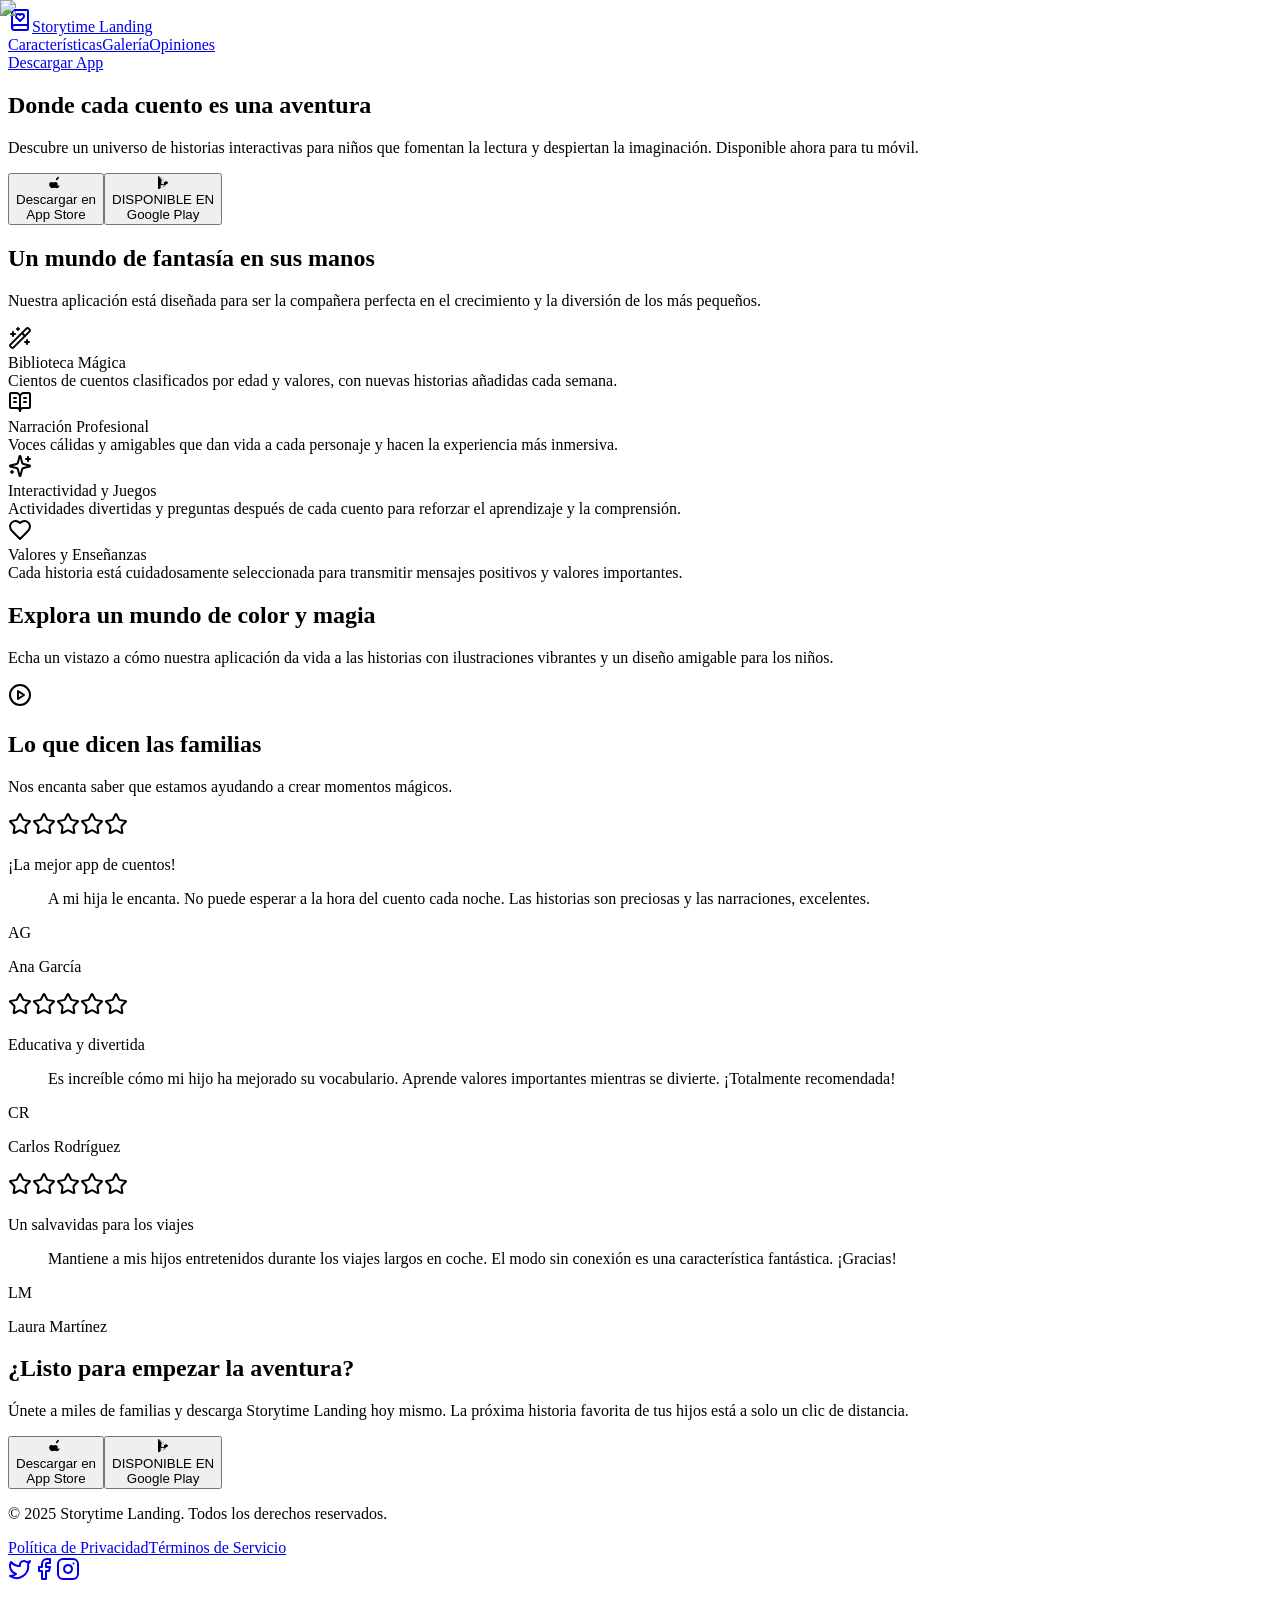
==== commit 1a6b5582: "deploy: 8b0ec82e46b43389c1559abb1c3b0c4cd1a2fbed" ====
--- a/index.html
+++ b/index.html
@@ -1 +1 @@
-<!DOCTYPE html><html lang="es"><head><meta charSet="utf-8"/><meta name="viewport" content="width=device-width, initial-scale=1"/><link rel="preload" as="image" imageSrcSet="/studio/_next/image?url=https%3A%2F%2Fplacehold.co%2F600x400.png&amp;w=640&amp;q=75 640w, /studio/_next/image?url=https%3A%2F%2Fplacehold.co%2F600x400.png&amp;w=750&amp;q=75 750w, /studio/_next/image?url=https%3A%2F%2Fplacehold.co%2F600x400.png&amp;w=828&amp;q=75 828w, /studio/_next/image?url=https%3A%2F%2Fplacehold.co%2F600x400.png&amp;w=1080&amp;q=75 1080w, /studio/_next/image?url=https%3A%2F%2Fplacehold.co%2F600x400.png&amp;w=1200&amp;q=75 1200w, /studio/_next/image?url=https%3A%2F%2Fplacehold.co%2F600x400.png&amp;w=1920&amp;q=75 1920w, /studio/_next/image?url=https%3A%2F%2Fplacehold.co%2F600x400.png&amp;w=2048&amp;q=75 2048w, /studio/_next/image?url=https%3A%2F%2Fplacehold.co%2F600x400.png&amp;w=3840&amp;q=75 3840w" imageSizes="100vw"/><link rel="stylesheet" href="/studio/_next/static/css/0b1c5fc0b45783b5.css" data-precedence="next"/><link rel="preload" as="script" fetchPriority="low" href="/studio/_next/static/chunks/webpack-4b78566eb6158733.js"/><script src="/studio/_next/static/chunks/4bd1b696-4ad49f259c53d116.js" async=""></script><script src="/studio/_next/static/chunks/684-35fa6c570db961cd.js" async=""></script><script src="/studio/_next/static/chunks/main-app-072e5748b4f3abbe.js" async=""></script><script src="/studio/_next/static/chunks/377-c57b7319d24215d9.js" async=""></script><script src="/studio/_next/static/chunks/485-9ece1b0637cd4a57.js" async=""></script><script src="/studio/_next/static/chunks/app/layout-03f62ecd4ad8ce9d.js" async=""></script><script src="/studio/_next/static/chunks/833-9b771f6fa6408dc8.js" async=""></script><script src="/studio/_next/static/chunks/app/page-d3086fc66990dde5.js" async=""></script><link rel="preconnect" href="https://fonts.googleapis.com"/><link rel="preconnect" href="https://fonts.gstatic.com" crossorigin="anonymous"/><link href="https://fonts.googleapis.com/css2?family=Alegreya:ital,wght@0,400;0,500;0,700;1,400&amp;family=Belleza&amp;display=swap" rel="stylesheet"/><title>Storytime Landing | Cuentos Infantiles Mágicos</title><meta name="description" content="Descubre un mundo de historias interactivas para niños que fomentan la lectura y la imaginación. Disponible ahora para tu móvil."/><meta name="keywords" content="cuentacuentos,historias infantiles,app para niños,lectura infantil,cuentos para dormir"/><link rel="icon" href="/studio/favicon.ico" type="image/x-icon" sizes="16x16"/><script>document.querySelectorAll('body link[rel="icon"], body link[rel="apple-touch-icon"]').forEach(el => document.head.appendChild(el))</script><script src="/studio/_next/static/chunks/polyfills-42372ed130431b0a.js" noModule=""></script></head><body class="font-body antialiased"><div class="flex flex-col min-h-screen"><header class="sticky top-0 z-50 w-full border-b bg-background/95 backdrop-blur supports-[backdrop-filter]:bg-background/60"><div class="container mx-auto px-4 md:px-8 flex h-16 items-center"><a class="flex items-center gap-2 mr-auto" href="/studio"><svg xmlns="http://www.w3.org/2000/svg" width="24" height="24" viewBox="0 0 24 24" fill="none" stroke="currentColor" stroke-width="2" stroke-linecap="round" stroke-linejoin="round" class="lucide lucide-book-heart h-6 w-6 text-primary"><path d="M16 8.2A2.22 2.22 0 0 0 13.8 6c-.8 0-1.4.3-1.8.9-.4-.6-1-.9-1.8-.9A2.22 2.22 0 0 0 8 8.2c0 .6.3 1.2.7 1.6A226.652 226.652 0 0 0 12 13a404 404 0 0 0 3.3-3.1 2.413 2.413 0 0 0 .7-1.7"></path><path d="M4 19.5v-15A2.5 2.5 0 0 1 6.5 2H19a1 1 0 0 1 1 1v18a1 1 0 0 1-1 1H6.5a1 1 0 0 1 0-5H20"></path></svg><span class="font-headline text-xl font-bold">Storytime Landing</span></a><nav class="hidden md:flex items-center gap-6 text-sm font-medium"><a class="text-muted-foreground transition-colors hover:text-foreground" href="#features">Características</a><a class="text-muted-foreground transition-colors hover:text-foreground" href="#visuals">Galería</a><a class="text-muted-foreground transition-colors hover:text-foreground" href="#testimonials">Opiniones</a></nav><a class="inline-flex items-center justify-center gap-2 whitespace-nowrap rounded-md text-sm font-medium ring-offset-background transition-colors focus-visible:outline-none focus-visible:ring-2 focus-visible:ring-ring focus-visible:ring-offset-2 disabled:pointer-events-none disabled:opacity-50 [&amp;_svg]:pointer-events-none [&amp;_svg]:size-4 [&amp;_svg]:shrink-0 bg-primary text-primary-foreground hover:bg-primary/90 h-10 px-4 py-2 ml-6" href="#cta">Descargar App</a></div></header><main class="flex-1"><section id="hero" class="py-20 md:py-32 bg-card"><div class="container mx-auto px-4 md:px-8"><div class="grid md:grid-cols-2 gap-12 items-center"><div class="text-center md:text-left"><h1 class="font-headline text-5xl md:text-7xl font-bold tracking-tight mb-6">Donde cada cuento es una aventura</h1><p class="text-lg md:text-xl max-w-2xl mx-auto md:mx-0 mb-8 text-muted-foreground">Descubre un universo de historias interactivas para niños que fomentan la lectura y despiertan la imaginación. Disponible ahora para tu móvil.</p><div class="flex flex-col sm:flex-row items-center justify-center gap-4"><button class="inline-flex items-center justify-center gap-2 whitespace-nowrap text-sm font-medium ring-offset-background transition-colors focus-visible:outline-none focus-visible:ring-2 focus-visible:ring-ring focus-visible:ring-offset-2 disabled:pointer-events-none disabled:opacity-50 [&amp;_svg]:pointer-events-none [&amp;_svg]:size-4 [&amp;_svg]:shrink-0 h-11 rounded-md px-8 w-48 bg-foreground text-background hover:bg-foreground/80 dark:bg-background dark:text-foreground dark:hover:bg-background/80" aria-label="Download on the App Store"><svg xmlns="http://www.w3.org/2000/svg" width="1em" height="1em" viewBox="0 0 256 256" class="h-6 w-6 mr-2"><path fill="currentColor" d="M208.31 184.81c-2.31 10-10.15 21.36-21.62 31.13c-11.23 9.5-22.1 18.06-37.14 18.06c-15.34 0-23.4-7.83-42.42-7.83c-19.05 0-28.89 7.83-42.45 7.83c-15 0-26.49-8.8-37.44-18.54c-14.26-12.7-24.3-30.83-24.3-51.72c0-31.41 18.23-48.42 43-48.42c14.22 0 24.8 8.28 39.52 8.28c14.43 0 23.4-8.28 40.89-8.28c23.51 0 40.3 16.74 40.3 45.85c0 9.2-1.37 18.82-4.14 27.84M174.52 60.1c11.23-13.4 18.23-28.53 16.94-45.61c-14.72.3-29.42 8.52-40.34 21.36c-10.12 12.06-18.78 28.53-16.91 44.75c16.16.58 30.18-7.97 40.31-20.5"></path></svg><div><div class="text-xs">Descargar en</div><div class="text-lg font-semibold -mt-1">App Store</div></div></button><button class="inline-flex items-center justify-center gap-2 whitespace-nowrap text-sm font-medium ring-offset-background transition-colors focus-visible:outline-none focus-visible:ring-2 focus-visible:ring-ring focus-visible:ring-offset-2 disabled:pointer-events-none disabled:opacity-50 [&amp;_svg]:pointer-events-none [&amp;_svg]:size-4 [&amp;_svg]:shrink-0 h-11 rounded-md px-8 w-48 bg-foreground text-background hover:bg-foreground/80 dark:bg-background dark:text-foreground dark:hover:bg-background/80" aria-label="Get it on Google Play"><svg xmlns="http://www.w3.org/2000/svg" width="1em" height="1em" viewBox="0 0 256 256" class="h-6 w-6 mr-2"><path fill="currentColor" d="M228.47 119.22L56.13 2.45a11.36 11.36 0 0 0-12 1.42a10.81 10.81 0 0 0-5.4 9.54v230a10.81 10.81 0 0 0 5.43 9.55a11.36 11.36 0 0 0 12 1.42L228.47 137a10.78 10.78 0 0 0 0-17.78M152.1 152l-48.33 28.67V75.33L152.1 104zm6.06-3.53l39.31-22.7L197.1 128l-38.93-2.2zM49.69 11.75l147.4 85.56l-38.93 22.1zM89.78 227.18V166.8l32.22-18.87l65.47 38z"></path></svg><div><div class="text-xs">DISPONIBLE EN</div><div class="text-lg font-semibold -mt-1">Google Play</div></div></button></div></div><div class="relative h-80 md:h-full"><img alt="Ilustración de niños leyendo un libro mágico" data-ai-hint="children reading magical book" decoding="async" data-nimg="fill" class="object-contain rounded-2xl" style="position:absolute;height:100%;width:100%;left:0;top:0;right:0;bottom:0;color:transparent" sizes="100vw" srcSet="/studio/_next/image?url=https%3A%2F%2Fplacehold.co%2F600x400.png&amp;w=640&amp;q=75 640w, /studio/_next/image?url=https%3A%2F%2Fplacehold.co%2F600x400.png&amp;w=750&amp;q=75 750w, /studio/_next/image?url=https%3A%2F%2Fplacehold.co%2F600x400.png&amp;w=828&amp;q=75 828w, /studio/_next/image?url=https%3A%2F%2Fplacehold.co%2F600x400.png&amp;w=1080&amp;q=75 1080w, /studio/_next/image?url=https%3A%2F%2Fplacehold.co%2F600x400.png&amp;w=1200&amp;q=75 1200w, /studio/_next/image?url=https%3A%2F%2Fplacehold.co%2F600x400.png&amp;w=1920&amp;q=75 1920w, /studio/_next/image?url=https%3A%2F%2Fplacehold.co%2F600x400.png&amp;w=2048&amp;q=75 2048w, /studio/_next/image?url=https%3A%2F%2Fplacehold.co%2F600x400.png&amp;w=3840&amp;q=75 3840w" src="/studio/_next/image?url=https%3A%2F%2Fplacehold.co%2F600x400.png&amp;w=3840&amp;q=75"/></div></div></div></section><section id="features" class="py-20 md:py-28"><div class="container mx-auto px-4 md:px-8"><div class="text-center max-w-3xl mx-auto"><h2 class="font-headline text-4xl md:text-5xl font-bold tracking-tight mb-4">Un mundo de fantasía en sus manos</h2><p class="text-lg md:text-xl text-muted-foreground mb-12">Nuestra aplicación está diseñada para ser la compañera perfecta en el crecimiento y la diversión de los más pequeños.</p></div><div class="grid grid-cols-1 md:grid-cols-2 gap-8"><div class="rounded-lg bg-card text-card-foreground flex flex-col sm:flex-row items-center p-6 text-center sm:text-left shadow-lg border-2 border-transparent hover:border-primary transition-colors duration-300"><div class="p-4 bg-primary/10 rounded-full mb-4 sm:mb-0 sm:mr-6"><svg xmlns="http://www.w3.org/2000/svg" width="24" height="24" viewBox="0 0 24 24" fill="none" stroke="currentColor" stroke-width="2" stroke-linecap="round" stroke-linejoin="round" class="lucide lucide-wand-sparkles w-8 h-8 text-primary"><path d="m21.64 3.64-1.28-1.28a1.21 1.21 0 0 0-1.72 0L2.36 18.64a1.21 1.21 0 0 0 0 1.72l1.28 1.28a1.2 1.2 0 0 0 1.72 0L21.64 5.36a1.2 1.2 0 0 0 0-1.72"></path><path d="m14 7 3 3"></path><path d="M5 6v4"></path><path d="M19 14v4"></path><path d="M10 2v2"></path><path d="M7 8H3"></path><path d="M21 16h-4"></path><path d="M11 3H9"></path></svg></div><div><div class="font-semibold tracking-tight font-headline text-2xl mb-2">Biblioteca Mágica</div><div class="text-base text-muted-foreground">Cientos de cuentos clasificados por edad y valores, con nuevas historias añadidas cada semana.</div></div></div><div class="rounded-lg bg-card text-card-foreground flex flex-col sm:flex-row items-center p-6 text-center sm:text-left shadow-lg border-2 border-transparent hover:border-primary transition-colors duration-300"><div class="p-4 bg-primary/10 rounded-full mb-4 sm:mb-0 sm:mr-6"><svg xmlns="http://www.w3.org/2000/svg" width="24" height="24" viewBox="0 0 24 24" fill="none" stroke="currentColor" stroke-width="2" stroke-linecap="round" stroke-linejoin="round" class="lucide lucide-book-open-text w-8 h-8 text-primary"><path d="M12 7v14"></path><path d="M16 12h2"></path><path d="M16 8h2"></path><path d="M3 18a1 1 0 0 1-1-1V4a1 1 0 0 1 1-1h5a4 4 0 0 1 4 4 4 4 0 0 1 4-4h5a1 1 0 0 1 1 1v13a1 1 0 0 1-1 1h-6a3 3 0 0 0-3 3 3 3 0 0 0-3-3z"></path><path d="M6 12h2"></path><path d="M6 8h2"></path></svg></div><div><div class="font-semibold tracking-tight font-headline text-2xl mb-2">Narración Profesional</div><div class="text-base text-muted-foreground">Voces cálidas y amigables que dan vida a cada personaje y hacen la experiencia más inmersiva.</div></div></div><div class="rounded-lg bg-card text-card-foreground flex flex-col sm:flex-row items-center p-6 text-center sm:text-left shadow-lg border-2 border-transparent hover:border-primary transition-colors duration-300"><div class="p-4 bg-primary/10 rounded-full mb-4 sm:mb-0 sm:mr-6"><svg xmlns="http://www.w3.org/2000/svg" width="24" height="24" viewBox="0 0 24 24" fill="none" stroke="currentColor" stroke-width="2" stroke-linecap="round" stroke-linejoin="round" class="lucide lucide-sparkles w-8 h-8 text-primary"><path d="M9.937 15.5A2 2 0 0 0 8.5 14.063l-6.135-1.582a.5.5 0 0 1 0-.962L8.5 9.936A2 2 0 0 0 9.937 8.5l1.582-6.135a.5.5 0 0 1 .963 0L14.063 8.5A2 2 0 0 0 15.5 9.937l6.135 1.581a.5.5 0 0 1 0 .964L15.5 14.063a2 2 0 0 0-1.437 1.437l-1.582 6.135a.5.5 0 0 1-.963 0z"></path><path d="M20 3v4"></path><path d="M22 5h-4"></path><path d="M4 17v2"></path><path d="M5 18H3"></path></svg></div><div><div class="font-semibold tracking-tight font-headline text-2xl mb-2">Interactividad y Juegos</div><div class="text-base text-muted-foreground">Actividades divertidas y preguntas después de cada cuento para reforzar el aprendizaje y la comprensión.</div></div></div><div class="rounded-lg bg-card text-card-foreground flex flex-col sm:flex-row items-center p-6 text-center sm:text-left shadow-lg border-2 border-transparent hover:border-primary transition-colors duration-300"><div class="p-4 bg-primary/10 rounded-full mb-4 sm:mb-0 sm:mr-6"><svg xmlns="http://www.w3.org/2000/svg" width="24" height="24" viewBox="0 0 24 24" fill="none" stroke="currentColor" stroke-width="2" stroke-linecap="round" stroke-linejoin="round" class="lucide lucide-heart w-8 h-8 text-primary"><path d="M19 14c1.49-1.46 3-3.21 3-5.5A5.5 5.5 0 0 0 16.5 3c-1.76 0-3 .5-4.5 2-1.5-1.5-2.74-2-4.5-2A5.5 5.5 0 0 0 2 8.5c0 2.3 1.5 4.05 3 5.5l7 7Z"></path></svg></div><div><div class="font-semibold tracking-tight font-headline text-2xl mb-2">Valores y Enseñanzas</div><div class="text-base text-muted-foreground">Cada historia está cuidadosamente seleccionada para transmitir mensajes positivos y valores importantes.</div></div></div></div></div></section><section id="visuals" class="py-20 md:py-28 bg-card"><div class="container mx-auto px-4 md:px-8"><div class="text-center max-w-3xl mx-auto"><h2 class="font-headline text-4xl md:text-5xl font-bold tracking-tight mb-4">Explora un mundo de color y magia</h2><p class="text-lg md:text-xl text-muted-foreground mb-12">Echa un vistazo a cómo nuestra aplicación da vida a las historias con ilustraciones vibrantes y un diseño amigable para los niños.</p></div><div class="relative mb-12 aspect-video w-full max-w-4xl mx-auto rounded-2xl overflow-hidden shadow-2xl group cursor-pointer"><img alt="Video promocional de la aplicación" data-ai-hint="storybook app promo" loading="lazy" decoding="async" data-nimg="fill" style="position:absolute;height:100%;width:100%;left:0;top:0;right:0;bottom:0;object-fit:cover;color:transparent" src="https://placehold.co/1280x720.png"/><div class="absolute inset-0 bg-black/30 flex items-center justify-center"><svg xmlns="http://www.w3.org/2000/svg" width="24" height="24" viewBox="0 0 24 24" fill="none" stroke="currentColor" stroke-width="2" stroke-linecap="round" stroke-linejoin="round" class="lucide lucide-circle-play w-20 h-20 text-white/80 transform group-hover:scale-110 transition-transform duration-300"><circle cx="12" cy="12" r="10"></circle><polygon points="10 8 16 12 10 16 10 8"></polygon></svg></div></div><div class="grid grid-cols-1 sm:grid-cols-2 lg:grid-cols-4 gap-6"><div class="relative aspect-square rounded-2xl overflow-hidden shadow-lg"><img alt="Captura de pantalla de la biblioteca de cuentos" data-ai-hint="storybook app screenshot" loading="lazy" decoding="async" data-nimg="fill" style="position:absolute;height:100%;width:100%;left:0;top:0;right:0;bottom:0;object-fit:cover;color:transparent" src="https://placehold.co/400x400.png"/></div><div class="relative aspect-square rounded-2xl overflow-hidden shadow-lg"><img alt="Captura de pantalla de una página de cuento" data-ai-hint="reading app interface" loading="lazy" decoding="async" data-nimg="fill" style="position:absolute;height:100%;width:100%;left:0;top:0;right:0;bottom:0;object-fit:cover;color:transparent" src="https://placehold.co/400x400.png"/></div><div class="relative aspect-square rounded-2xl overflow-hidden shadow-lg"><img alt="Captura de pantalla de una actividad interactiva" data-ai-hint="kids learning game" loading="lazy" decoding="async" data-nimg="fill" style="position:absolute;height:100%;width:100%;left:0;top:0;right:0;bottom:0;object-fit:cover;color:transparent" src="https://placehold.co/400x400.png"/></div><div class="relative aspect-square rounded-2xl overflow-hidden shadow-lg"><img alt="Captura de pantalla del perfil de niño" data-ai-hint="children app profile" loading="lazy" decoding="async" data-nimg="fill" style="position:absolute;height:100%;width:100%;left:0;top:0;right:0;bottom:0;object-fit:cover;color:transparent" src="https://placehold.co/400x400.png"/></div></div></div></section><section id="testimonials" class="py-20 md:py-28"><div class="container mx-auto px-4 md:px-8"><div class="text-center max-w-3xl mx-auto"><h2 class="font-headline text-4xl md:text-5xl font-bold tracking-tight mb-4">Lo que dicen las familias</h2><p class="text-lg md:text-xl text-muted-foreground mb-12">Nos encanta saber que estamos ayudando a crear momentos mágicos.</p></div><div class="grid grid-cols-1 lg:grid-cols-3 gap-8"><div class="rounded-lg border bg-card text-card-foreground p-6 shadow-lg transform hover:-translate-y-2 transition-transform duration-300"><div class="p-0"><div class="flex mb-4"><svg xmlns="http://www.w3.org/2000/svg" width="24" height="24" viewBox="0 0 24 24" fill="none" stroke="currentColor" stroke-width="2" stroke-linecap="round" stroke-linejoin="round" class="lucide lucide-star w-5 h-5 text-yellow-400 fill-yellow-400"><path d="M11.525 2.295a.53.53 0 0 1 .95 0l2.31 4.679a2.123 2.123 0 0 0 1.595 1.16l5.166.756a.53.53 0 0 1 .294.904l-3.736 3.638a2.123 2.123 0 0 0-.611 1.878l.882 5.14a.53.53 0 0 1-.771.56l-4.618-2.428a2.122 2.122 0 0 0-1.973 0L6.396 21.01a.53.53 0 0 1-.77-.56l.881-5.139a2.122 2.122 0 0 0-.611-1.879L2.16 9.795a.53.53 0 0 1 .294-.906l5.165-.755a2.122 2.122 0 0 0 1.597-1.16z"></path></svg><svg xmlns="http://www.w3.org/2000/svg" width="24" height="24" viewBox="0 0 24 24" fill="none" stroke="currentColor" stroke-width="2" stroke-linecap="round" stroke-linejoin="round" class="lucide lucide-star w-5 h-5 text-yellow-400 fill-yellow-400"><path d="M11.525 2.295a.53.53 0 0 1 .95 0l2.31 4.679a2.123 2.123 0 0 0 1.595 1.16l5.166.756a.53.53 0 0 1 .294.904l-3.736 3.638a2.123 2.123 0 0 0-.611 1.878l.882 5.14a.53.53 0 0 1-.771.56l-4.618-2.428a2.122 2.122 0 0 0-1.973 0L6.396 21.01a.53.53 0 0 1-.77-.56l.881-5.139a2.122 2.122 0 0 0-.611-1.879L2.16 9.795a.53.53 0 0 1 .294-.906l5.165-.755a2.122 2.122 0 0 0 1.597-1.16z"></path></svg><svg xmlns="http://www.w3.org/2000/svg" width="24" height="24" viewBox="0 0 24 24" fill="none" stroke="currentColor" stroke-width="2" stroke-linecap="round" stroke-linejoin="round" class="lucide lucide-star w-5 h-5 text-yellow-400 fill-yellow-400"><path d="M11.525 2.295a.53.53 0 0 1 .95 0l2.31 4.679a2.123 2.123 0 0 0 1.595 1.16l5.166.756a.53.53 0 0 1 .294.904l-3.736 3.638a2.123 2.123 0 0 0-.611 1.878l.882 5.14a.53.53 0 0 1-.771.56l-4.618-2.428a2.122 2.122 0 0 0-1.973 0L6.396 21.01a.53.53 0 0 1-.77-.56l.881-5.139a2.122 2.122 0 0 0-.611-1.879L2.16 9.795a.53.53 0 0 1 .294-.906l5.165-.755a2.122 2.122 0 0 0 1.597-1.16z"></path></svg><svg xmlns="http://www.w3.org/2000/svg" width="24" height="24" viewBox="0 0 24 24" fill="none" stroke="currentColor" stroke-width="2" stroke-linecap="round" stroke-linejoin="round" class="lucide lucide-star w-5 h-5 text-yellow-400 fill-yellow-400"><path d="M11.525 2.295a.53.53 0 0 1 .95 0l2.31 4.679a2.123 2.123 0 0 0 1.595 1.16l5.166.756a.53.53 0 0 1 .294.904l-3.736 3.638a2.123 2.123 0 0 0-.611 1.878l.882 5.14a.53.53 0 0 1-.771.56l-4.618-2.428a2.122 2.122 0 0 0-1.973 0L6.396 21.01a.53.53 0 0 1-.77-.56l.881-5.139a2.122 2.122 0 0 0-.611-1.879L2.16 9.795a.53.53 0 0 1 .294-.906l5.165-.755a2.122 2.122 0 0 0 1.597-1.16z"></path></svg><svg xmlns="http://www.w3.org/2000/svg" width="24" height="24" viewBox="0 0 24 24" fill="none" stroke="currentColor" stroke-width="2" stroke-linecap="round" stroke-linejoin="round" class="lucide lucide-star w-5 h-5 text-yellow-400 fill-yellow-400"><path d="M11.525 2.295a.53.53 0 0 1 .95 0l2.31 4.679a2.123 2.123 0 0 0 1.595 1.16l5.166.756a.53.53 0 0 1 .294.904l-3.736 3.638a2.123 2.123 0 0 0-.611 1.878l.882 5.14a.53.53 0 0 1-.771.56l-4.618-2.428a2.122 2.122 0 0 0-1.973 0L6.396 21.01a.53.53 0 0 1-.77-.56l.881-5.139a2.122 2.122 0 0 0-.611-1.879L2.16 9.795a.53.53 0 0 1 .294-.906l5.165-.755a2.122 2.122 0 0 0 1.597-1.16z"></path></svg></div><p class="font-headline text-xl mb-4">¡La mejor app de cuentos!</p><blockquote class="text-muted-foreground border-l-2 border-primary pl-4 italic mb-6">A mi hija le encanta. No puede esperar a la hora del cuento cada noche. Las historias son preciosas y las narraciones, excelentes.</blockquote><div class="flex items-center"><span class="relative flex h-10 w-10 shrink-0 overflow-hidden rounded-full"><span class="flex h-full w-full items-center justify-center rounded-full bg-muted">AG</span></span><div class="ml-4"><p class="font-semibold">Ana García</p></div></div></div></div><div class="rounded-lg border bg-card text-card-foreground p-6 shadow-lg transform hover:-translate-y-2 transition-transform duration-300"><div class="p-0"><div class="flex mb-4"><svg xmlns="http://www.w3.org/2000/svg" width="24" height="24" viewBox="0 0 24 24" fill="none" stroke="currentColor" stroke-width="2" stroke-linecap="round" stroke-linejoin="round" class="lucide lucide-star w-5 h-5 text-yellow-400 fill-yellow-400"><path d="M11.525 2.295a.53.53 0 0 1 .95 0l2.31 4.679a2.123 2.123 0 0 0 1.595 1.16l5.166.756a.53.53 0 0 1 .294.904l-3.736 3.638a2.123 2.123 0 0 0-.611 1.878l.882 5.14a.53.53 0 0 1-.771.56l-4.618-2.428a2.122 2.122 0 0 0-1.973 0L6.396 21.01a.53.53 0 0 1-.77-.56l.881-5.139a2.122 2.122 0 0 0-.611-1.879L2.16 9.795a.53.53 0 0 1 .294-.906l5.165-.755a2.122 2.122 0 0 0 1.597-1.16z"></path></svg><svg xmlns="http://www.w3.org/2000/svg" width="24" height="24" viewBox="0 0 24 24" fill="none" stroke="currentColor" stroke-width="2" stroke-linecap="round" stroke-linejoin="round" class="lucide lucide-star w-5 h-5 text-yellow-400 fill-yellow-400"><path d="M11.525 2.295a.53.53 0 0 1 .95 0l2.31 4.679a2.123 2.123 0 0 0 1.595 1.16l5.166.756a.53.53 0 0 1 .294.904l-3.736 3.638a2.123 2.123 0 0 0-.611 1.878l.882 5.14a.53.53 0 0 1-.771.56l-4.618-2.428a2.122 2.122 0 0 0-1.973 0L6.396 21.01a.53.53 0 0 1-.77-.56l.881-5.139a2.122 2.122 0 0 0-.611-1.879L2.16 9.795a.53.53 0 0 1 .294-.906l5.165-.755a2.122 2.122 0 0 0 1.597-1.16z"></path></svg><svg xmlns="http://www.w3.org/2000/svg" width="24" height="24" viewBox="0 0 24 24" fill="none" stroke="currentColor" stroke-width="2" stroke-linecap="round" stroke-linejoin="round" class="lucide lucide-star w-5 h-5 text-yellow-400 fill-yellow-400"><path d="M11.525 2.295a.53.53 0 0 1 .95 0l2.31 4.679a2.123 2.123 0 0 0 1.595 1.16l5.166.756a.53.53 0 0 1 .294.904l-3.736 3.638a2.123 2.123 0 0 0-.611 1.878l.882 5.14a.53.53 0 0 1-.771.56l-4.618-2.428a2.122 2.122 0 0 0-1.973 0L6.396 21.01a.53.53 0 0 1-.77-.56l.881-5.139a2.122 2.122 0 0 0-.611-1.879L2.16 9.795a.53.53 0 0 1 .294-.906l5.165-.755a2.122 2.122 0 0 0 1.597-1.16z"></path></svg><svg xmlns="http://www.w3.org/2000/svg" width="24" height="24" viewBox="0 0 24 24" fill="none" stroke="currentColor" stroke-width="2" stroke-linecap="round" stroke-linejoin="round" class="lucide lucide-star w-5 h-5 text-yellow-400 fill-yellow-400"><path d="M11.525 2.295a.53.53 0 0 1 .95 0l2.31 4.679a2.123 2.123 0 0 0 1.595 1.16l5.166.756a.53.53 0 0 1 .294.904l-3.736 3.638a2.123 2.123 0 0 0-.611 1.878l.882 5.14a.53.53 0 0 1-.771.56l-4.618-2.428a2.122 2.122 0 0 0-1.973 0L6.396 21.01a.53.53 0 0 1-.77-.56l.881-5.139a2.122 2.122 0 0 0-.611-1.879L2.16 9.795a.53.53 0 0 1 .294-.906l5.165-.755a2.122 2.122 0 0 0 1.597-1.16z"></path></svg><svg xmlns="http://www.w3.org/2000/svg" width="24" height="24" viewBox="0 0 24 24" fill="none" stroke="currentColor" stroke-width="2" stroke-linecap="round" stroke-linejoin="round" class="lucide lucide-star w-5 h-5 text-yellow-400 fill-yellow-400"><path d="M11.525 2.295a.53.53 0 0 1 .95 0l2.31 4.679a2.123 2.123 0 0 0 1.595 1.16l5.166.756a.53.53 0 0 1 .294.904l-3.736 3.638a2.123 2.123 0 0 0-.611 1.878l.882 5.14a.53.53 0 0 1-.771.56l-4.618-2.428a2.122 2.122 0 0 0-1.973 0L6.396 21.01a.53.53 0 0 1-.77-.56l.881-5.139a2.122 2.122 0 0 0-.611-1.879L2.16 9.795a.53.53 0 0 1 .294-.906l5.165-.755a2.122 2.122 0 0 0 1.597-1.16z"></path></svg></div><p class="font-headline text-xl mb-4">Educativa y divertida</p><blockquote class="text-muted-foreground border-l-2 border-primary pl-4 italic mb-6">Es increíble cómo mi hijo ha mejorado su vocabulario. Aprende valores importantes mientras se divierte. ¡Totalmente recomendada!</blockquote><div class="flex items-center"><span class="relative flex h-10 w-10 shrink-0 overflow-hidden rounded-full"><span class="flex h-full w-full items-center justify-center rounded-full bg-muted">CR</span></span><div class="ml-4"><p class="font-semibold">Carlos Rodríguez</p></div></div></div></div><div class="rounded-lg border bg-card text-card-foreground p-6 shadow-lg transform hover:-translate-y-2 transition-transform duration-300"><div class="p-0"><div class="flex mb-4"><svg xmlns="http://www.w3.org/2000/svg" width="24" height="24" viewBox="0 0 24 24" fill="none" stroke="currentColor" stroke-width="2" stroke-linecap="round" stroke-linejoin="round" class="lucide lucide-star w-5 h-5 text-yellow-400 fill-yellow-400"><path d="M11.525 2.295a.53.53 0 0 1 .95 0l2.31 4.679a2.123 2.123 0 0 0 1.595 1.16l5.166.756a.53.53 0 0 1 .294.904l-3.736 3.638a2.123 2.123 0 0 0-.611 1.878l.882 5.14a.53.53 0 0 1-.771.56l-4.618-2.428a2.122 2.122 0 0 0-1.973 0L6.396 21.01a.53.53 0 0 1-.77-.56l.881-5.139a2.122 2.122 0 0 0-.611-1.879L2.16 9.795a.53.53 0 0 1 .294-.906l5.165-.755a2.122 2.122 0 0 0 1.597-1.16z"></path></svg><svg xmlns="http://www.w3.org/2000/svg" width="24" height="24" viewBox="0 0 24 24" fill="none" stroke="currentColor" stroke-width="2" stroke-linecap="round" stroke-linejoin="round" class="lucide lucide-star w-5 h-5 text-yellow-400 fill-yellow-400"><path d="M11.525 2.295a.53.53 0 0 1 .95 0l2.31 4.679a2.123 2.123 0 0 0 1.595 1.16l5.166.756a.53.53 0 0 1 .294.904l-3.736 3.638a2.123 2.123 0 0 0-.611 1.878l.882 5.14a.53.53 0 0 1-.771.56l-4.618-2.428a2.122 2.122 0 0 0-1.973 0L6.396 21.01a.53.53 0 0 1-.77-.56l.881-5.139a2.122 2.122 0 0 0-.611-1.879L2.16 9.795a.53.53 0 0 1 .294-.906l5.165-.755a2.122 2.122 0 0 0 1.597-1.16z"></path></svg><svg xmlns="http://www.w3.org/2000/svg" width="24" height="24" viewBox="0 0 24 24" fill="none" stroke="currentColor" stroke-width="2" stroke-linecap="round" stroke-linejoin="round" class="lucide lucide-star w-5 h-5 text-yellow-400 fill-yellow-400"><path d="M11.525 2.295a.53.53 0 0 1 .95 0l2.31 4.679a2.123 2.123 0 0 0 1.595 1.16l5.166.756a.53.53 0 0 1 .294.904l-3.736 3.638a2.123 2.123 0 0 0-.611 1.878l.882 5.14a.53.53 0 0 1-.771.56l-4.618-2.428a2.122 2.122 0 0 0-1.973 0L6.396 21.01a.53.53 0 0 1-.77-.56l.881-5.139a2.122 2.122 0 0 0-.611-1.879L2.16 9.795a.53.53 0 0 1 .294-.906l5.165-.755a2.122 2.122 0 0 0 1.597-1.16z"></path></svg><svg xmlns="http://www.w3.org/2000/svg" width="24" height="24" viewBox="0 0 24 24" fill="none" stroke="currentColor" stroke-width="2" stroke-linecap="round" stroke-linejoin="round" class="lucide lucide-star w-5 h-5 text-yellow-400 fill-yellow-400"><path d="M11.525 2.295a.53.53 0 0 1 .95 0l2.31 4.679a2.123 2.123 0 0 0 1.595 1.16l5.166.756a.53.53 0 0 1 .294.904l-3.736 3.638a2.123 2.123 0 0 0-.611 1.878l.882 5.14a.53.53 0 0 1-.771.56l-4.618-2.428a2.122 2.122 0 0 0-1.973 0L6.396 21.01a.53.53 0 0 1-.77-.56l.881-5.139a2.122 2.122 0 0 0-.611-1.879L2.16 9.795a.53.53 0 0 1 .294-.906l5.165-.755a2.122 2.122 0 0 0 1.597-1.16z"></path></svg><svg xmlns="http://www.w3.org/2000/svg" width="24" height="24" viewBox="0 0 24 24" fill="none" stroke="currentColor" stroke-width="2" stroke-linecap="round" stroke-linejoin="round" class="lucide lucide-star w-5 h-5 text-yellow-400 fill-yellow-400"><path d="M11.525 2.295a.53.53 0 0 1 .95 0l2.31 4.679a2.123 2.123 0 0 0 1.595 1.16l5.166.756a.53.53 0 0 1 .294.904l-3.736 3.638a2.123 2.123 0 0 0-.611 1.878l.882 5.14a.53.53 0 0 1-.771.56l-4.618-2.428a2.122 2.122 0 0 0-1.973 0L6.396 21.01a.53.53 0 0 1-.77-.56l.881-5.139a2.122 2.122 0 0 0-.611-1.879L2.16 9.795a.53.53 0 0 1 .294-.906l5.165-.755a2.122 2.122 0 0 0 1.597-1.16z"></path></svg></div><p class="font-headline text-xl mb-4">Un salvavidas para los viajes</p><blockquote class="text-muted-foreground border-l-2 border-primary pl-4 italic mb-6">Mantiene a mis hijos entretenidos durante los viajes largos en coche. El modo sin conexión es una característica fantástica. ¡Gracias!</blockquote><div class="flex items-center"><span class="relative flex h-10 w-10 shrink-0 overflow-hidden rounded-full"><span class="flex h-full w-full items-center justify-center rounded-full bg-muted">LM</span></span><div class="ml-4"><p class="font-semibold">Laura Martínez</p></div></div></div></div></div></div></section><section id="cta" class="py-20 md:py-32 bg-card"><div class="container mx-auto px-4 md:px-8 text-center"><h2 class="font-headline text-4xl md:text-5xl font-bold tracking-tight mb-6 text-card-foreground">¿Listo para empezar la aventura?</h2><p class="text-lg md:text-xl max-w-3xl mx-auto mb-10 text-muted-foreground">Únete a miles de familias y descarga Storytime Landing hoy mismo. La próxima historia favorita de tus hijos está a solo un clic de distancia.</p><div class="flex flex-col sm:flex-row items-center justify-center gap-4"><button class="inline-flex items-center justify-center gap-2 whitespace-nowrap text-sm font-medium ring-offset-background transition-colors focus-visible:outline-none focus-visible:ring-2 focus-visible:ring-ring focus-visible:ring-offset-2 disabled:pointer-events-none disabled:opacity-50 [&amp;_svg]:pointer-events-none [&amp;_svg]:size-4 [&amp;_svg]:shrink-0 h-11 rounded-md px-8 w-48 bg-foreground text-background hover:bg-foreground/80 dark:bg-background dark:text-foreground dark:hover:bg-background/80" aria-label="Download on the App Store"><svg xmlns="http://www.w3.org/2000/svg" width="1em" height="1em" viewBox="0 0 256 256" class="h-6 w-6 mr-2"><path fill="currentColor" d="M208.31 184.81c-2.31 10-10.15 21.36-21.62 31.13c-11.23 9.5-22.1 18.06-37.14 18.06c-15.34 0-23.4-7.83-42.42-7.83c-19.05 0-28.89 7.83-42.45 7.83c-15 0-26.49-8.8-37.44-18.54c-14.26-12.7-24.3-30.83-24.3-51.72c0-31.41 18.23-48.42 43-48.42c14.22 0 24.8 8.28 39.52 8.28c14.43 0 23.4-8.28 40.89-8.28c23.51 0 40.3 16.74 40.3 45.85c0 9.2-1.37 18.82-4.14 27.84M174.52 60.1c11.23-13.4 18.23-28.53 16.94-45.61c-14.72.3-29.42 8.52-40.34 21.36c-10.12 12.06-18.78 28.53-16.91 44.75c16.16.58 30.18-7.97 40.31-20.5"></path></svg><div><div class="text-xs">Descargar en</div><div class="text-lg font-semibold -mt-1">App Store</div></div></button><button class="inline-flex items-center justify-center gap-2 whitespace-nowrap text-sm font-medium ring-offset-background transition-colors focus-visible:outline-none focus-visible:ring-2 focus-visible:ring-ring focus-visible:ring-offset-2 disabled:pointer-events-none disabled:opacity-50 [&amp;_svg]:pointer-events-none [&amp;_svg]:size-4 [&amp;_svg]:shrink-0 h-11 rounded-md px-8 w-48 bg-foreground text-background hover:bg-foreground/80 dark:bg-background dark:text-foreground dark:hover:bg-background/80" aria-label="Get it on Google Play"><svg xmlns="http://www.w3.org/2000/svg" width="1em" height="1em" viewBox="0 0 256 256" class="h-6 w-6 mr-2"><path fill="currentColor" d="M228.47 119.22L56.13 2.45a11.36 11.36 0 0 0-12 1.42a10.81 10.81 0 0 0-5.4 9.54v230a10.81 10.81 0 0 0 5.43 9.55a11.36 11.36 0 0 0 12 1.42L228.47 137a10.78 10.78 0 0 0 0-17.78M152.1 152l-48.33 28.67V75.33L152.1 104zm6.06-3.53l39.31-22.7L197.1 128l-38.93-2.2zM49.69 11.75l147.4 85.56l-38.93 22.1zM89.78 227.18V166.8l32.22-18.87l65.47 38z"></path></svg><div><div class="text-xs">DISPONIBLE EN</div><div class="text-lg font-semibold -mt-1">Google Play</div></div></button></div></div></section></main><footer class="bg-card py-8"><div class="container mx-auto px-4 md:px-8 flex flex-col md:flex-row justify-between items-center"><p class="text-sm text-muted-foreground mb-4 md:mb-0">© <!-- -->2025<!-- --> Storytime Landing. Todos los derechos reservados.</p><div class="flex items-center gap-4"><a class="text-sm text-muted-foreground hover:text-primary transition-colors" href="#">Política de Privacidad</a><a class="text-sm text-muted-foreground hover:text-primary transition-colors" href="#">Términos de Servicio</a><div class="flex gap-1"><a href="#" aria-label="Twitter" class="inline-flex items-center justify-center gap-2 whitespace-nowrap rounded-md text-sm font-medium ring-offset-background transition-colors focus-visible:outline-none focus-visible:ring-2 focus-visible:ring-ring focus-visible:ring-offset-2 disabled:pointer-events-none disabled:opacity-50 [&amp;_svg]:pointer-events-none [&amp;_svg]:size-4 [&amp;_svg]:shrink-0 hover:bg-accent hover:text-accent-foreground h-10 w-10"><svg xmlns="http://www.w3.org/2000/svg" width="24" height="24" viewBox="0 0 24 24" fill="none" stroke="currentColor" stroke-width="2" stroke-linecap="round" stroke-linejoin="round" class="lucide lucide-twitter h-4 w-4"><path d="M22 4s-.7 2.1-2 3.4c1.6 10-9.4 17.3-18 11.6 2.2.1 4.4-.6 6-2C3 15.5.5 9.6 3 5c2.2 2.6 5.6 4.1 9 4-.9-4.2 4-6.6 7-3.8 1.1 0 3-1.2 3-1.2z"></path></svg></a><a href="#" aria-label="Facebook" class="inline-flex items-center justify-center gap-2 whitespace-nowrap rounded-md text-sm font-medium ring-offset-background transition-colors focus-visible:outline-none focus-visible:ring-2 focus-visible:ring-ring focus-visible:ring-offset-2 disabled:pointer-events-none disabled:opacity-50 [&amp;_svg]:pointer-events-none [&amp;_svg]:size-4 [&amp;_svg]:shrink-0 hover:bg-accent hover:text-accent-foreground h-10 w-10"><svg xmlns="http://www.w3.org/2000/svg" width="24" height="24" viewBox="0 0 24 24" fill="none" stroke="currentColor" stroke-width="2" stroke-linecap="round" stroke-linejoin="round" class="lucide lucide-facebook h-4 w-4"><path d="M18 2h-3a5 5 0 0 0-5 5v3H7v4h3v8h4v-8h3l1-4h-4V7a1 1 0 0 1 1-1h3z"></path></svg></a><a href="#" aria-label="Instagram" class="inline-flex items-center justify-center gap-2 whitespace-nowrap rounded-md text-sm font-medium ring-offset-background transition-colors focus-visible:outline-none focus-visible:ring-2 focus-visible:ring-ring focus-visible:ring-offset-2 disabled:pointer-events-none disabled:opacity-50 [&amp;_svg]:pointer-events-none [&amp;_svg]:size-4 [&amp;_svg]:shrink-0 hover:bg-accent hover:text-accent-foreground h-10 w-10"><svg xmlns="http://www.w3.org/2000/svg" width="24" height="24" viewBox="0 0 24 24" fill="none" stroke="currentColor" stroke-width="2" stroke-linecap="round" stroke-linejoin="round" class="lucide lucide-instagram h-4 w-4"><rect width="20" height="20" x="2" y="2" rx="5" ry="5"></rect><path d="M16 11.37A4 4 0 1 1 12.63 8 4 4 0 0 1 16 11.37z"></path><line x1="17.5" x2="17.51" y1="6.5" y2="6.5"></line></svg></a></div></div></div></footer></div><!--$--><!--/$--><!--$--><!--/$--><div role="region" aria-label="Notifications (F8)" tabindex="-1" style="pointer-events:none"><ol tabindex="-1" class="fixed top-0 z-[100] flex max-h-screen w-full flex-col-reverse p-4 sm:bottom-0 sm:right-0 sm:top-auto sm:flex-col md:max-w-[420px]"></ol></div><script src="/studio/_next/static/chunks/webpack-4b78566eb6158733.js" async=""></script><script>(self.__next_f=self.__next_f||[]).push([0])</script><script>self.__next_f.push([1,"1:\"$Sreact.fragment\"\n2:I[7555,[],\"\"]\n3:I[1295,[],\"\"]\n4:I[7323,[\"377\",\"static/chunks/377-c57b7319d24215d9.js\",\"485\",\"static/chunks/485-9ece1b0637cd4a57.js\",\"177\",\"static/chunks/app/layout-03f62ecd4ad8ce9d.js\"],\"Toaster\"]\n5:I[6874,[\"377\",\"static/chunks/377-c57b7319d24215d9.js\",\"833\",\"static/chunks/833-9b771f6fa6408dc8.js\",\"974\",\"static/chunks/app/page-d3086fc66990dde5.js\"],\"\"]\n6:I[6078,[\"377\",\"static/chunks/377-c57b7319d24215d9.js\",\"833\",\"static/chunks/833-9b771f6fa6408dc8.js\",\"974\",\"static/chunks/app/page-d3086fc66990dde5.js\"],\"AppStoreButtons\"]\n7:I[3063,[\"377\",\"static/chunks/377-c57b7319d24215d9.js\",\"833\",\"static/chunks/833-9b771f6fa6408dc8.js\",\"974\",\"static/chunks/app/page-d3086fc66990dde5.js\"],\"Image\"]\n8:I[1394,[\"377\",\"static/chunks/377-c57b7319d24215d9.js\",\"833\",\"static/chunks/833-9b771f6fa6408dc8.js\",\"974\",\"static/chunks/app/page-d3086fc66990dde5.js\"],\"Avatar\"]\n9:I[1394,[\"377\",\"static/chunks/377-c57b7319d24215d9.js\",\"833\",\"static/chunks/833-9b771f6fa6408dc8.js\",\"974\",\"static/chunks/app/page-d3086fc66990dde5.js\"],\"AvatarImage\"]\na:I[1394,[\"377\",\"static/chunks/377-c57b7319d24215d9.js\",\"833\",\"static/chunks/833-9b771f6fa6408dc8.js\",\"974\",\"static/chunks/app/page-d3086fc66990dde5.js\"],\"AvatarFallback\"]\nb:I[9665,[],\"MetadataBoundary\"]\nd:I[9665,[],\"OutletBoundary\"]\n10:I[4911,[],\"AsyncMetadataOutlet\"]\n12:I[9665,[],\"ViewportBoundary\"]\n14:I[6614,[],\"\"]\n:HL[\"/studio/_next/static/css/0b1c5fc0b45783b5.css\",\"style\"]\n"])</script><script>self.__next_f.push([1,"0:{\"P\":null,\"b\":\"jnExKM35kr3zSA11rp-9m\",\"p\":\"/studio\",\"c\":[\"\",\"\"],\"i\":false,\"f\":[[[\"\",{\"children\":[\"__PAGE__\",{}]},\"$undefined\",\"$undefined\",true],[\"\",[\"$\",\"$1\",\"c\",{\"children\":[[[\"$\",\"link\",\"0\",{\"rel\":\"stylesheet\",\"href\":\"/studio/_next/static/css/0b1c5fc0b45783b5.css\",\"precedence\":\"next\",\"crossOrigin\":\"$undefined\",\"nonce\":\"$undefined\"}]],[\"$\",\"html\",null,{\"lang\":\"es\",\"children\":[[\"$\",\"head\",null,{\"children\":[[\"$\",\"link\",null,{\"rel\":\"preconnect\",\"href\":\"https://fonts.googleapis.com\"}],[\"$\",\"link\",null,{\"rel\":\"preconnect\",\"href\":\"https://fonts.gstatic.com\",\"crossOrigin\":\"anonymous\"}],[\"$\",\"link\",null,{\"href\":\"https://fonts.googleapis.com/css2?family=Alegreya:ital,wght@0,400;0,500;0,700;1,400\u0026family=Belleza\u0026display=swap\",\"rel\":\"stylesheet\"}]]}],[\"$\",\"body\",null,{\"className\":\"font-body antialiased\",\"children\":[[\"$\",\"$L2\",null,{\"parallelRouterKey\":\"children\",\"error\":\"$undefined\",\"errorStyles\":\"$undefined\",\"errorScripts\":\"$undefined\",\"template\":[\"$\",\"$L3\",null,{}],\"templateStyles\":\"$undefined\",\"templateScripts\":\"$undefined\",\"notFound\":[[[\"$\",\"title\",null,{\"children\":\"404: This page could not be found.\"}],[\"$\",\"div\",null,{\"style\":{\"fontFamily\":\"system-ui,\\\"Segoe UI\\\",Roboto,Helvetica,Arial,sans-serif,\\\"Apple Color Emoji\\\",\\\"Segoe UI Emoji\\\"\",\"height\":\"100vh\",\"textAlign\":\"center\",\"display\":\"flex\",\"flexDirection\":\"column\",\"alignItems\":\"center\",\"justifyContent\":\"center\"},\"children\":[\"$\",\"div\",null,{\"children\":[[\"$\",\"style\",null,{\"dangerouslySetInnerHTML\":{\"__html\":\"body{color:#000;background:#fff;margin:0}.next-error-h1{border-right:1px solid rgba(0,0,0,.3)}@media (prefers-color-scheme:dark){body{color:#fff;background:#000}.next-error-h1{border-right:1px solid rgba(255,255,255,.3)}}\"}}],[\"$\",\"h1\",null,{\"className\":\"next-error-h1\",\"style\":{\"display\":\"inline-block\",\"margin\":\"0 20px 0 0\",\"padding\":\"0 23px 0 0\",\"fontSize\":24,\"fontWeight\":500,\"verticalAlign\":\"top\",\"lineHeight\":\"49px\"},\"children\":404}],[\"$\",\"div\",null,{\"style\":{\"display\":\"inline-block\"},\"children\":[\"$\",\"h2\",null,{\"style\":{\"fontSize\":14,\"fontWeight\":400,\"lineHeight\":\"49px\",\"margin\":0},\"children\":\"This page could not be found.\"}]}]]}]}]],[]],\"forbidden\":\"$undefined\",\"unauthorized\":\"$undefined\"}],[\"$\",\"$L4\",null,{}]]}]]}]]}],{\"children\":[\"__PAGE__\",[\"$\",\"$1\",\"c\",{\"children\":[[\"$\",\"div\",null,{\"className\":\"flex flex-col min-h-screen\",\"children\":[[\"$\",\"header\",null,{\"className\":\"sticky top-0 z-50 w-full border-b bg-background/95 backdrop-blur supports-[backdrop-filter]:bg-background/60\",\"children\":[\"$\",\"div\",null,{\"className\":\"container mx-auto px-4 md:px-8 flex h-16 items-center\",\"children\":[[\"$\",\"$L5\",null,{\"href\":\"/\",\"className\":\"flex items-center gap-2 mr-auto\",\"children\":[[\"$\",\"svg\",null,{\"ref\":\"$undefined\",\"xmlns\":\"http://www.w3.org/2000/svg\",\"width\":24,\"height\":24,\"viewBox\":\"0 0 24 24\",\"fill\":\"none\",\"stroke\":\"currentColor\",\"strokeWidth\":2,\"strokeLinecap\":\"round\",\"strokeLinejoin\":\"round\",\"className\":\"lucide lucide-book-heart h-6 w-6 text-primary\",\"children\":[[\"$\",\"path\",\"1t75a8\",{\"d\":\"M16 8.2A2.22 2.22 0 0 0 13.8 6c-.8 0-1.4.3-1.8.9-.4-.6-1-.9-1.8-.9A2.22 2.22 0 0 0 8 8.2c0 .6.3 1.2.7 1.6A226.652 226.652 0 0 0 12 13a404 404 0 0 0 3.3-3.1 2.413 2.413 0 0 0 .7-1.7\"}],[\"$\",\"path\",\"k3hazp\",{\"d\":\"M4 19.5v-15A2.5 2.5 0 0 1 6.5 2H19a1 1 0 0 1 1 1v18a1 1 0 0 1-1 1H6.5a1 1 0 0 1 0-5H20\"}],\"$undefined\"]}],[\"$\",\"span\",null,{\"className\":\"font-headline text-xl font-bold\",\"children\":\"Storytime Landing\"}]]}],[\"$\",\"nav\",null,{\"className\":\"hidden md:flex items-center gap-6 text-sm font-medium\",\"children\":[[\"$\",\"$L5\",null,{\"href\":\"#features\",\"className\":\"text-muted-foreground transition-colors hover:text-foreground\",\"children\":\"Características\"}],[\"$\",\"$L5\",null,{\"href\":\"#visuals\",\"className\":\"text-muted-foreground transition-colors hover:text-foreground\",\"children\":\"Galería\"}],[\"$\",\"$L5\",null,{\"href\":\"#testimonials\",\"className\":\"text-muted-foreground transition-colors hover:text-foreground\",\"children\":\"Opiniones\"}]]}],[\"$\",\"$L5\",null,{\"href\":\"#cta\",\"children\":\"Descargar App\",\"className\":\"inline-flex items-center justify-center gap-2 whitespace-nowrap rounded-md text-sm font-medium ring-offset-background transition-colors focus-visible:outline-none focus-visible:ring-2 focus-visible:ring-ring focus-visible:ring-offset-2 disabled:pointer-events-none disabled:opacity-50 [\u0026_svg]:pointer-events-none [\u0026_svg]:size-4 [\u0026_svg]:shrink-0 bg-primary text-primary-foreground hover:bg-primary/90 h-10 px-4 py-2 ml-6\",\"ref\":null}]]}]}],[\"$\",\"main\",null,{\"className\":\"flex-1\",\"children\":[[\"$\",\"section\",null,{\"id\":\"hero\",\"className\":\"py-20 md:py-32 bg-card\",\"children\":[\"$\",\"div\",null,{\"className\":\"container mx-auto px-4 md:px-8\",\"children\":[\"$\",\"div\",null,{\"className\":\"grid md:grid-cols-2 gap-12 items-center\",\"children\":[[\"$\",\"div\",null,{\"className\":\"text-center md:text-left\",\"children\":[[\"$\",\"h1\",null,{\"className\":\"font-headline text-5xl md:text-7xl font-bold tracking-tight mb-6\",\"children\":\"Donde cada cuento es una aventura\"}],[\"$\",\"p\",null,{\"className\":\"text-lg md:text-xl max-w-2xl mx-auto md:mx-0 mb-8 text-muted-foreground\",\"children\":\"Descubre un universo de historias interactivas para niños que fomentan la lectura y despiertan la imaginación. Disponible ahora para tu móvil.\"}],[\"$\",\"$L6\",null,{}]]}],[\"$\",\"div\",null,{\"className\":\"relative h-80 md:h-full\",\"children\":[\"$\",\"$L7\",null,{\"src\":\"https://placehold.co/600x400.png\",\"alt\":\"Ilustración de niños leyendo un libro mágico\",\"fill\":true,\"priority\":true,\"className\":\"object-contain rounded-2xl\",\"data-ai-hint\":\"children reading magical book\"}]}]]}]}]}],[\"$\",\"section\",null,{\"id\":\"features\",\"className\":\"py-20 md:py-28\",\"children\":[\"$\",\"div\",null,{\"className\":\"container mx-auto px-4 md:px-8\",\"children\":[[\"$\",\"div\",null,{\"className\":\"text-center max-w-3xl mx-auto\",\"children\":[[\"$\",\"h2\",null,{\"className\":\"font-headline text-4xl md:text-5xl font-bold tracking-tight mb-4\",\"children\":\"Un mundo de fantasía en sus manos\"}],[\"$\",\"p\",null,{\"className\":\"text-lg md:text-xl text-muted-foreground mb-12\",\"children\":\"Nuestra aplicación está diseñada para ser la compañera perfecta en el crecimiento y la diversión de los más pequeños.\"}]]}],[\"$\",\"div\",null,{\"className\":\"grid grid-cols-1 md:grid-cols-2 gap-8\",\"children\":[[\"$\",\"div\",\"0\",{\"ref\":\"$undefined\",\"className\":\"rounded-lg bg-card text-card-foreground flex flex-col sm:flex-row items-center p-6 text-center sm:text-left shadow-lg border-2 border-transparent hover:border-primary transition-colors duration-300\",\"children\":[[\"$\",\"div\",null,{\"className\":\"p-4 bg-primary/10 rounded-full mb-4 sm:mb-0 sm:mr-6\",\"children\":[\"$\",\"svg\",null,{\"ref\":\"$undefined\",\"xmlns\":\"http://www.w3.org/2000/svg\",\"width\":24,\"height\":24,\"viewBox\":\"0 0 24 24\",\"fill\":\"none\",\"stroke\":\"currentColor\",\"strokeWidth\":2,\"strokeLinecap\":\"round\",\"strokeLinejoin\":\"round\",\"className\":\"lucide lucide-wand-sparkles w-8 h-8 text-primary\",\"children\":[[\"$\",\"path\",\"ul74o6\",{\"d\":\"m21.64 3.64-1.28-1.28a1.21 1.21 0 0 0-1.72 0L2.36 18.64a1.21 1.21 0 0 0 0 1.72l1.28 1.28a1.2 1.2 0 0 0 1.72 0L21.64 5.36a1.2 1.2 0 0 0 0-1.72\"}],[\"$\",\"path\",\"1r5n42\",{\"d\":\"m14 7 3 3\"}],[\"$\",\"path\",\"ilb8ba\",{\"d\":\"M5 6v4\"}],[\"$\",\"path\",\"blhpug\",{\"d\":\"M19 14v4\"}],[\"$\",\"path\",\"7u0qdc\",{\"d\":\"M10 2v2\"}],[\"$\",\"path\",\"zfb6yr\",{\"d\":\"M7 8H3\"}],[\"$\",\"path\",\"1cnmox\",{\"d\":\"M21 16h-4\"}],[\"$\",\"path\",\"1obp7u\",{\"d\":\"M11 3H9\"}],\"$undefined\"]}]}],[\"$\",\"div\",null,{\"children\":[[\"$\",\"div\",null,{\"ref\":\"$undefined\",\"className\":\"font-semibold tracking-tight font-headline text-2xl mb-2\",\"children\":\"Biblioteca Mágica\"}],[\"$\",\"div\",null,{\"ref\":\"$undefined\",\"className\":\"text-base text-muted-foreground\",\"children\":\"Cientos de cuentos clasificados por edad y valores, con nuevas historias añadidas cada semana.\"}]]}]]}],[\"$\",\"div\",\"1\",{\"ref\":\"$undefined\",\"className\":\"rounded-lg bg-card text-card-foreground flex flex-col sm:flex-row items-center p-6 text-center sm:text-left shadow-lg border-2 border-transparent hover:border-primary transition-colors duration-300\",\"children\":[[\"$\",\"div\",null,{\"className\":\"p-4 bg-primary/10 rounded-full mb-4 sm:mb-0 sm:mr-6\",\"children\":[\"$\",\"svg\",null,{\"ref\":\"$undefined\",\"xmlns\":\"http://www.w3.org/2000/svg\",\"width\":24,\"height\":24,\"viewBox\":\"0 0 24 24\",\"fill\":\"none\",\"stroke\":\"currentColor\",\"strokeWidth\":2,\"strokeLinecap\":\"round\",\"strokeLinejoin\":\"round\",\"className\":\"lucide lucide-book-open-text w-8 h-8 text-primary\",\"children\":[[\"$\",\"path\",\"1akyts\",{\"d\":\"M12 7v14\"}],[\"$\",\"path\",\"7q9ll5\",{\"d\":\"M16 12h2\"}],[\"$\",\"path\",\"msurwy\",{\"d\":\"M16 8h2\"}],[\"$\",\"path\",\"ruj8y\",{\"d\":\"M3 18a1 1 0 0 1-1-1V4a1 1 0 0 1 1-1h5a4 4 0 0 1 4 4 4 4 0 0 1 4-4h5a1 1 0 0 1 1 1v13a1 1 0 0 1-1 1h-6a3 3 0 0 0-3 3 3 3 0 0 0-3-3z\"}],[\"$\",\"path\",\"32wvfc\",{\"d\":\"M6 12h2\"}],[\"$\",\"path\",\"30oboj\",{\"d\":\"M6 8h2\"}],\"$undefined\"]}]}],[\"$\",\"div\",null,{\"children\":[[\"$\",\"div\",null,{\"ref\":\"$undefined\",\"className\":\"font-semibold tracking-tight font-headline text-2xl mb-2\",\"children\":\"Narración Profesional\"}],[\"$\",\"div\",null,{\"ref\":\"$undefined\",\"className\":\"text-base text-muted-foreground\",\"children\":\"Voces cálidas y amigables que dan vida a cada personaje y hacen la experiencia más inmersiva.\"}]]}]]}],[\"$\",\"div\",\"2\",{\"ref\":\"$undefined\",\"className\":\"rounded-lg bg-card text-card-foreground flex flex-col sm:flex-row items-center p-6 text-center sm:text-left shadow-lg border-2 border-transparent hover:border-primary transition-colors duration-300\",\"children\":[[\"$\",\"div\",null,{\"className\":\"p-4 bg-primary/10 rounded-full mb-4 sm:mb-0 sm:mr-6\",\"children\":[\"$\",\"svg\",null,{\"ref\":\"$undefined\",\"xmlns\":\"http://www.w3.org/2000/svg\",\"width\":24,\"height\":24,\"viewBox\":\"0 0 24 24\",\"fill\":\"none\",\"stroke\":\"currentColor\",\"strokeWidth\":2,\"strokeLinecap\":\"round\",\"strokeLinejoin\":\"round\",\"className\":\"lucide lucide-sparkles w-8 h-8 text-primary\",\"children\":[[\"$\",\"path\",\"4pj2yx\",{\"d\":\"M9.937 15.5A2 2 0 0 0 8.5 14.063l-6.135-1.582a.5.5 0 0 1 0-.962L8.5 9.936A2 2 0 0 0 9.937 8.5l1.582-6.135a.5.5 0 0 1 .963 0L14.063 8.5A2 2 0 0 0 15.5 9.937l6.135 1.581a.5.5 0 0 1 0 .964L15.5 14.063a2 2 0 0 0-1.437 1.437l-1.582 6.135a.5.5 0 0 1-.963 0z\"}],[\"$\",\"path\",\"1olli1\",{\"d\":\"M20 3v4\"}],[\"$\",\"path\",\"1gvqau\",{\"d\":\"M22 5h-4\"}],[\"$\",\"path\",\"vumght\",{\"d\":\"M4 17v2\"}],[\"$\",\"path\",\"zchphs\",{\"d\":\"M5 18H3\"}],\"$undefined\"]}]}],[\"$\",\"div\",null,{\"children\":[[\"$\",\"div\",null,{\"ref\":\"$undefined\",\"className\":\"font-semibold tracking-tight font-headline text-2xl mb-2\",\"children\":\"Interactividad y Juegos\"}],[\"$\",\"div\",null,{\"ref\":\"$undefined\",\"className\":\"text-base text-muted-foreground\",\"children\":\"Actividades divertidas y preguntas después de cada cuento para reforzar el aprendizaje y la comprensión.\"}]]}]]}],[\"$\",\"div\",\"3\",{\"ref\":\"$undefined\",\"className\":\"rounded-lg bg-card text-card-foreground flex flex-col sm:flex-row items-center p-6 text-center sm:text-left shadow-lg border-2 border-transparent hover:border-primary transition-colors duration-300\",\"children\":[[\"$\",\"div\",null,{\"className\":\"p-4 bg-primary/10 rounded-full mb-4 sm:mb-0 sm:mr-6\",\"children\":[\"$\",\"svg\",null,{\"ref\":\"$undefined\",\"xmlns\":\"http://www.w3.org/2000/svg\",\"width\":24,\"height\":24,\"viewBox\":\"0 0 24 24\",\"fill\":\"none\",\"stroke\":\"currentColor\",\"strokeWidth\":2,\"strokeLinecap\":\"round\",\"strokeLinejoin\":\"round\",\"className\":\"lucide lucide-heart w-8 h-8 text-primary\",\"children\":[[\"$\",\"path\",\"c3ymky\",{\"d\":\"M19 14c1.49-1.46 3-3.21 3-5.5A5.5 5.5 0 0 0 16.5 3c-1.76 0-3 .5-4.5 2-1.5-1.5-2.74-2-4.5-2A5.5 5.5 0 0 0 2 8.5c0 2.3 1.5 4.05 3 5.5l7 7Z\"}],\"$undefined\"]}]}],[\"$\",\"div\",null,{\"children\":[[\"$\",\"div\",null,{\"ref\":\"$undefined\",\"className\":\"font-semibold tracking-tight font-headline text-2xl mb-2\",\"children\":\"Valores y Enseñanzas\"}],[\"$\",\"div\",null,{\"ref\":\"$undefined\",\"className\":\"text-base text-muted-foreground\",\"children\":\"Cada historia está cuidadosamente seleccionada para transmitir mensajes positivos y valores importantes.\"}]]}]]}]]}]]}]}],[\"$\",\"section\",null,{\"id\":\"visuals\",\"className\":\"py-20 md:py-28 bg-card\",\"children\":[\"$\",\"div\",null,{\"className\":\"container mx-auto px-4 md:px-8\",\"children\":[[\"$\",\"div\",null,{\"className\":\"text-center max-w-3xl mx-auto\",\"children\":[[\"$\",\"h2\",null,{\"className\":\"font-headline text-4xl md:text-5xl font-bold tracking-tight mb-4\",\"children\":\"Explora un mundo de color y magia\"}],[\"$\",\"p\",null,{\"className\":\"text-lg md:text-xl text-muted-foreground mb-12\",\"children\":\"Echa un vistazo a cómo nuestra aplicación da vida a las historias con ilustraciones vibrantes y un diseño amigable para los niños.\"}]]}],[\"$\",\"div\",null,{\"className\":\"relative mb-12 aspect-video w-full max-w-4xl mx-auto rounded-2xl overflow-hidden shadow-2xl group cursor-pointer\",\"children\":[[\"$\",\"$L7\",null,{\"src\":\"https://placehold.co/1280x720.png\",\"alt\":\"Video promocional de la aplicación\",\"layout\":\"fill\",\"objectFit\":\"cover\",\"data-ai-hint\":\"storybook app promo\",\"unoptimized\":true}],[\"$\",\"div\",null,{\"className\":\"absolute inset-0 bg-black/30 flex items-center justify-center\",\"children\":[\"$\",\"svg\",null,{\"ref\":\"$undefined\",\"xmlns\":\"http://www.w3.org/2000/svg\",\"width\":24,\"height\":24,\"viewBox\":\"0 0 24 24\",\"fill\":\"none\",\"stroke\":\"currentColor\",\"strokeWidth\":2,\"strokeLinecap\":\"round\",\"strokeLinejoin\":\"round\",\"className\":\"lucide lucide-circle-play w-20 h-20 text-white/80 transform group-hover:scale-110 transition-transform duration-300\",\"children\":[[\"$\",\"circle\",\"1mglay\",{\"cx\":\"12\",\"cy\":\"12\",\"r\":\"10\"}],[\"$\",\"polygon\",\"1cimsy\",{\"points\":\"10 8 16 12 10 16 10 8\"}],\"$undefined\"]}]}]]}],[\"$\",\"div\",null,{\"className\":\"grid grid-cols-1 sm:grid-cols-2 lg:grid-cols-4 gap-6\",\"children\":[[\"$\",\"div\",null,{\"className\":\"relative aspect-square rounded-2xl overflow-hidden shadow-lg\",\"children\":[\"$\",\"$L7\",null,{\"src\":\"https://placehold.co/400x400.png\",\"alt\":\"Captura de pantalla de la biblioteca de cuentos\",\"layout\":\"fill\",\"objectFit\":\"cover\",\"data-ai-hint\":\"storybook app screenshot\",\"unoptimized\":true}]}],[\"$\",\"div\",null,{\"className\":\"relative aspect-square rounded-2xl overflow-hidden shadow-lg\",\"children\":[\"$\",\"$L7\",null,{\"src\":\"https://placehold.co/400x400.png\",\"alt\":\"Captura de pantalla de una página de cuento\",\"layout\":\"fill\",\"objectFit\":\"cover\",\"data-ai-hint\":\"reading app interface\",\"unoptimized\":true}]}],[\"$\",\"div\",null,{\"className\":\"relative aspect-square rounded-2xl overflow-hidden shadow-lg\",\"children\":[\"$\",\"$L7\",null,{\"src\":\"https://placehold.co/400x400.png\",\"alt\":\"Captura de pantalla de una actividad interactiva\",\"layout\":\"fill\",\"objectFit\":\"cover\",\"data-ai-hint\":\"kids learning game\",\"unoptimized\":true}]}],[\"$\",\"div\",null,{\"className\":\"relative aspect-square rounded-2xl overflow-hidden shadow-lg\",\"children\":[\"$\",\"$L7\",null,{\"src\":\"https://placehold.co/400x400.png\",\"alt\":\"Captura de pantalla del perfil de niño\",\"layout\":\"fill\",\"objectFit\":\"cover\",\"data-ai-hint\":\"children app profile\",\"unoptimized\":true}]}]]}]]}]}],[\"$\",\"section\",null,{\"id\":\"testimonials\",\"className\":\"py-20 md:py-28\",\"children\":[\"$\",\"div\",null,{\"className\":\"container mx-auto px-4 md:px-8\",\"children\":[[\"$\",\"div\",null,{\"className\":\"text-center max-w-3xl mx-auto\",\"children\":[[\"$\",\"h2\",null,{\"className\":\"font-headline text-4xl md:text-5xl font-bold tracking-tight mb-4\",\"children\":\"Lo que dicen las familias\"}],[\"$\",\"p\",null,{\"className\":\"text-lg md:text-xl text-muted-foreground mb-12\",\"children\":\"Nos encanta saber que estamos ayudando a crear momentos mágicos.\"}]]}],[\"$\",\"div\",null,{\"className\":\"grid grid-cols-1 lg:grid-cols-3 gap-8\",\"children\":[[\"$\",\"div\",\"Ana García\",{\"ref\":\"$undefined\",\"className\":\"rounded-lg border bg-card text-card-foreground p-6 shadow-lg transform hover:-translate-y-2 transition-transform duration-300\",\"children\":[\"$\",\"div\",null,{\"ref\":\"$undefined\",\"className\":\"p-0\",\"children\":[[\"$\",\"div\",null,{\"className\":\"flex mb-4\",\"children\":[[\"$\",\"svg\",\"0\",{\"ref\":\"$undefined\",\"xmlns\":\"http://www.w3.org/2000/svg\",\"width\":24,\"height\":24,\"viewBox\":\"0 0 24 24\",\"fill\":\"none\",\"stroke\":\"currentColor\",\"strokeWidth\":2,\"strokeLinecap\":\"round\",\"strokeLinejoin\":\"round\",\"className\":\"lucide lucide-star w-5 h-5 text-yellow-400 fill-yellow-400\",\"children\":[[\"$\",\"path\",\"r04s7s\",{\"d\":\"M11.525 2.295a.53.53 0 0 1 .95 0l2.31 4.679a2.123 2.123 0 0 0 1.595 1.16l5.166.756a.53.53 0 0 1 .294.904l-3.736 3.638a2.123 2.123 0 0 0-.611 1.878l.882 5.14a.53.53 0 0 1-.771.56l-4.618-2.428a2.122 2.122 0 0 0-1.973 0L6.396 21.01a.53.53 0 0 1-.77-.56l.881-5.139a2.122 2.122 0 0 0-.611-1.879L2.16 9.795a.53.53 0 0 1 .294-.906l5.165-.755a2.122 2.122 0 0 0 1.597-1.16z\"}],\"$undefined\"]}],[\"$\",\"svg\",\"1\",{\"ref\":\"$undefined\",\"xmlns\":\"http://www.w3.org/2000/svg\",\"width\":24,\"height\":24,\"viewBox\":\"0 0 24 24\",\"fill\":\"none\",\"stroke\":\"currentColor\",\"strokeWidth\":2,\"strokeLinecap\":\"round\",\"strokeLinejoin\":\"round\",\"className\":\"lucide lucide-star w-5 h-5 text-yellow-400 fill-yellow-400\",\"children\":[[\"$\",\"path\",\"r04s7s\",{\"d\":\"M11.525 2.295a.53.53 0 0 1 .95 0l2.31 4.679a2.123 2.123 0 0 0 1.595 1.16l5.166.756a.53.53 0 0 1 .294.904l-3.736 3.638a2.123 2.123 0 0 0-.611 1.878l.882 5.14a.53.53 0 0 1-.771.56l-4.618-2.428a2.122 2.122 0 0 0-1.973 0L6.396 21.01a.53.53 0 0 1-.77-.56l.881-5.139a2.122 2.122 0 0 0-.611-1.879L2.16 9.795a.53.53 0 0 1 .294-.906l5.165-.755a2.122 2.122 0 0 0 1.597-1.16z\"}],\"$undefined\"]}],[\"$\",\"svg\",\"2\",{\"ref\":\"$undefined\",\"xmlns\":\"http://www.w3.org/2000/svg\",\"width\":24,\"height\":24,\"viewBox\":\"0 0 24 24\",\"fill\":\"none\",\"stroke\":\"currentColor\",\"strokeWidth\":2,\"strokeLinecap\":\"round\",\"strokeLinejoin\":\"round\",\"className\":\"lucide lucide-star w-5 h-5 text-yellow-400 fill-yellow-400\",\"children\":[[\"$\",\"path\",\"r04s7s\",{\"d\":\"M11.525 2.295a.53.53 0 0 1 .95 0l2.31 4.679a2.123 2.123 0 0 0 1.595 1.16l5.166.756a.53.53 0 0 1 .294.904l-3.736 3.638a2.123 2.123 0 0 0-.611 1.878l.882 5.14a.53.53 0 0 1-.771.56l-4.618-2.428a2.122 2.122 0 0 0-1.973 0L6.396 21.01a.53.53 0 0 1-.77-.56l.881-5.139a2.122 2.122 0 0 0-.611-1.879L2.16 9.795a.53.53 0 0 1 .294-.906l5.165-.755a2.122 2.122 0 0 0 1.597-1.16z\"}],\"$undefined\"]}],[\"$\",\"svg\",\"3\",{\"ref\":\"$undefined\",\"xmlns\":\"http://www.w3.org/2000/svg\",\"width\":24,\"height\":24,\"viewBox\":\"0 0 24 24\",\"fill\":\"none\",\"stroke\":\"currentColor\",\"strokeWidth\":2,\"strokeLinecap\":\"round\",\"strokeLinejoin\":\"round\",\"className\":\"lucide lucide-star w-5 h-5 text-yellow-400 fill-yellow-400\",\"children\":[[\"$\",\"path\",\"r04s7s\",{\"d\":\"M11.525 2.295a.53.53 0 0 1 .95 0l2.31 4.679a2.123 2.123 0 0 0 1.595 1.16l5.166.756a.53.53 0 0 1 .294.904l-3.736 3.638a2.123 2.123 0 0 0-.611 1.878l.882 5.14a.53.53 0 0 1-.771.56l-4.618-2.428a2.122 2.122 0 0 0-1.973 0L6.396 21.01a.53.53 0 0 1-.77-.56l.881-5.139a2.122 2.122 0 0 0-.611-1.879L2.16 9.795a.53.53 0 0 1 .294-.906l5.165-.755a2.122 2.122 0 0 0 1.597-1.16z\"}],\"$undefined\"]}],[\"$\",\"svg\",\"4\",{\"ref\":\"$undefined\",\"xmlns\":\"http://www.w3.org/2000/svg\",\"width\":24,\"height\":24,\"viewBox\":\"0 0 24 24\",\"fill\":\"none\",\"stroke\":\"currentColor\",\"strokeWidth\":2,\"strokeLinecap\":\"round\",\"strokeLinejoin\":\"round\",\"className\":\"lucide lucide-star w-5 h-5 text-yellow-400 fill-yellow-400\",\"children\":[[\"$\",\"path\",\"r04s7s\",{\"d\":\"M11.525 2.295a.53.53 0 0 1 .95 0l2.31 4.679a2.123 2.123 0 0 0 1.595 1.16l5.166.756a.53.53 0 0 1 .294.904l-3.736 3.638a2.123 2.123 0 0 0-.611 1.878l.882 5.14a.53.53 0 0 1-.771.56l-4.618-2.428a2.122 2.122 0 0 0-1.973 0L6.396 21.01a.53.53 0 0 1-.77-.56l.881-5.139a2.122 2.122 0 0 0-.611-1.879L2.16 9.795a.53.53 0 0 1 .294-.906l5.165-.755a2.122 2.122 0 0 0 1.597-1.16z\"}],\"$undefined\"]}]]}],[\"$\",\"p\",null,{\"className\":\"font-headline text-xl mb-4\",\"children\":\"¡La mejor app de cuentos!\"}],[\"$\",\"blockquote\",null,{\"className\":\"text-muted-foreground border-l-2 border-primary pl-4 italic mb-6\",\"children\":\"A mi hija le encanta. No puede esperar a la hora del cuento cada noche. Las historias son preciosas y las narraciones, excelentes.\"}],[\"$\",\"div\",null,{\"className\":\"flex items-center\",\"children\":[[\"$\",\"$L8\",null,{\"children\":[[\"$\",\"$L9\",null,{\"src\":\"https://placehold.co/40x40.png\",\"alt\":\"Ana García\",\"data-ai-hint\":\"woman portrait\"}],[\"$\",\"$La\",null,{\"children\":\"AG\"}]]}],[\"$\",\"div\",null,{\"className\":\"ml-4\",\"children\":[\"$\",\"p\",null,{\"className\":\"font-semibold\",\"children\":\"Ana García\"}]}]]}]]}]}],[\"$\",\"div\",\"Carlos Rodríguez\",{\"ref\":\"$undefined\",\"className\":\"rounded-lg border bg-card text-card-foreground p-6 shadow-lg transform hover:-translate-y-2 transition-transform duration-300\",\"children\":[\"$\",\"div\",null,{\"ref\":\"$undefined\",\"className\":\"p-0\",\"children\":[[\"$\",\"div\",null,{\"className\":\"flex mb-4\",\"children\":[[\"$\",\"svg\",\"0\",{\"ref\":\"$undefined\",\"xmlns\":\"http://www.w3.org/2000/svg\",\"width\":24,\"height\":24,\"viewBox\":\"0 0 24 24\",\"fill\":\"none\",\"stroke\":\"currentColor\",\"strokeWidth\":2,\"strokeLinecap\":\"round\",\"strokeLinejoin\":\"round\",\"className\":\"lucide lucide-star w-5 h-5 text-yellow-400 fill-yellow-400\",\"children\":[[\"$\",\"path\",\"r04s7s\",{\"d\":\"M11.525 2.295a.53.53 0 0 1 .95 0l2.31 4.679a2.123 2.123 0 0 0 1.595 1.16l5.166.756a.53.53 0 0 1 .294.904l-3.736 3.638a2.123 2.123 0 0 0-.611 1.878l.882 5.14a.53.53 0 0 1-.771.56l-4.618-2.428a2.122 2.122 0 0 0-1.973 0L6.396 21.01a.53.53 0 0 1-.77-.56l.881-5.139a2.122 2.122 0 0 0-.611-1.879L2.16 9.795a.53.53 0 0 1 .294-.906l5.165-.755a2.122 2.122 0 0 0 1.597-1.16z\"}],\"$undefined\"]}],[\"$\",\"svg\",\"1\",{\"ref\":\"$undefined\",\"xmlns\":\"http://www.w3.org/2000/svg\",\"width\":24,\"height\":24,\"viewBox\":\"0 0 24 24\",\"fill\":\"none\",\"stroke\":\"currentColor\",\"strokeWidth\":2,\"strokeLinecap\":\"round\",\"strokeLinejoin\":\"round\",\"className\":\"lucide lucide-star w-5 h-5 text-yellow-400 fill-yellow-400\",\"children\":[[\"$\",\"path\",\"r04s7s\",{\"d\":\"M11.525 2.295a.53.53 0 0 1 .95 0l2.31 4.679a2.123 2.123 0 0 0 1.595 1.16l5.166.756a.53.53 0 0 1 .294.904l-3.736 3.638a2.123 2.123 0 0 0-.611 1.878l.882 5.14a.53.53 0 0 1-.771.56l-4.618-2.428a2.122 2.122 0 0 0-1.973 0L6.396 21.01a.53.53 0 0 1-.77-.56l.881-5.139a2.122 2.122 0 0 0-.611-1.879L2.16 9.795a.53.53 0 0 1 .294-.906l5.165-.755a2.122 2.122 0 0 0 1.597-1.16z\"}],\"$undefined\"]}],[\"$\",\"svg\",\"2\",{\"ref\":\"$undefined\",\"xmlns\":\"http://www.w3.org/2000/svg\",\"width\":24,\"height\":24,\"viewBox\":\"0 0 24 24\",\"fill\":\"none\",\"stroke\":\"currentColor\",\"strokeWidth\":2,\"strokeLinecap\":\"round\",\"strokeLinejoin\":\"round\",\"className\":\"lucide lucide-star w-5 h-5 text-yellow-400 fill-yellow-400\",\"children\":[[\"$\",\"path\",\"r04s7s\",{\"d\":\"M11.525 2.295a.53.53 0 0 1 .95 0l2.31 4.679a2.123 2.123 0 0 0 1.595 1.16l5.166.756a.53.53 0 0 1 .294.904l-3.736 3.638a2.123 2.123 0 0 0-.611 1.878l.882 5.14a.53.53 0 0 1-.771.56l-4.618-2.428a2.122 2.122 0 0 0-1.973 0L6.396 21.01a.53.53 0 0 1-.77-.56l.881-5.139a2.122 2.122 0 0 0-.611-1.879L2.16 9.795a.53.53 0 0 1 .294-.906l5.165-.755a2.122 2.122 0 0 0 1.597-1.16z\"}],\"$undefined\"]}],[\"$\",\"svg\",\"3\",{\"ref\":\"$undefined\",\"xmlns\":\"http://www.w3.org/2000/svg\",\"width\":24,\"height\":24,\"viewBox\":\"0 0 24 24\",\"fill\":\"none\",\"stroke\":\"currentColor\",\"strokeWidth\":2,\"strokeLinecap\":\"round\",\"strokeLinejoin\":\"round\",\"className\":\"lucide lucide-star w-5 h-5 text-yellow-400 fill-yellow-400\",\"children\":[[\"$\",\"path\",\"r04s7s\",{\"d\":\"M11.525 2.295a.53.53 0 0 1 .95 0l2.31 4.679a2.123 2.123 0 0 0 1.595 1.16l5.166.756a.53.53 0 0 1 .294.904l-3.736 3.638a2.123 2.123 0 0 0-.611 1.878l.882 5.14a.53.53 0 0 1-.771.56l-4.618-2.428a2.122 2.122 0 0 0-1.973 0L6.396 21.01a.53.53 0 0 1-.77-.56l.881-5.139a2.122 2.122 0 0 0-.611-1.879L2.16 9.795a.53.53 0 0 1 .294-.906l5.165-.755a2.122 2.122 0 0 0 1.597-1.16z\"}],\"$undefined\"]}],[\"$\",\"svg\",\"4\",{\"ref\":\"$undefined\",\"xmlns\":\"http://www.w3.org/2000/svg\",\"width\":24,\"height\":24,\"viewBox\":\"0 0 24 24\",\"fill\":\"none\",\"stroke\":\"currentColor\",\"strokeWidth\":2,\"strokeLinecap\":\"round\",\"strokeLinejoin\":\"round\",\"className\":\"lucide lucide-star w-5 h-5 text-yellow-400 fill-yellow-400\",\"children\":[[\"$\",\"path\",\"r04s7s\",{\"d\":\"M11.525 2.295a.53.53 0 0 1 .95 0l2.31 4.679a2.123 2.123 0 0 0 1.595 1.16l5.166.756a.53.53 0 0 1 .294.904l-3.736 3.638a2.123 2.123 0 0 0-.611 1.878l.882 5.14a.53.53 0 0 1-.771.56l-4.618-2.428a2.122 2.122 0 0 0-1.973 0L6.396 21.01a.53.53 0 0 1-.77-.56l.881-5.139a2.122 2.122 0 0 0-.611-1.879L2.16 9.795a.53.53 0 0 1 .294-.906l5.165-.755a2.122 2.122 0 0 0 1.597-1.16z\"}],\"$undefined\"]}]]}],[\"$\",\"p\",null,{\"className\":\"font-headline text-xl mb-4\",\"children\":\"Educativa y divertida\"}],[\"$\",\"blockquote\",null,{\"className\":\"text-muted-foreground border-l-2 border-primary pl-4 italic mb-6\",\"children\":\"Es increíble cómo mi hijo ha mejorado su vocabulario. Aprende valores importantes mientras se divierte. ¡Totalmente recomendada!\"}],[\"$\",\"div\",null,{\"className\":\"flex items-center\",\"children\":[[\"$\",\"$L8\",null,{\"children\":[[\"$\",\"$L9\",null,{\"src\":\"https://placehold.co/40x40.png\",\"alt\":\"Carlos Rodríguez\",\"data-ai-hint\":\"man portrait\"}],[\"$\",\"$La\",null,{\"children\":\"CR\"}]]}],[\"$\",\"div\",null,{\"className\":\"ml-4\",\"children\":[\"$\",\"p\",null,{\"className\":\"font-semibold\",\"children\":\"Carlos Rodríguez\"}]}]]}]]}]}],[\"$\",\"div\",\"Laura Martínez\",{\"ref\":\"$undefined\",\"className\":\"rounded-lg border bg-card text-card-foreground p-6 shadow-lg transform hover:-translate-y-2 transition-transform duration-300\",\"children\":[\"$\",\"div\",null,{\"ref\":\"$undefined\",\"className\":\"p-0\",\"children\":[[\"$\",\"div\",null,{\"className\":\"flex mb-4\",\"children\":[[\"$\",\"svg\",\"0\",{\"ref\":\"$undefined\",\"xmlns\":\"http://www.w3.org/2000/svg\",\"width\":24,\"height\":24,\"viewBox\":\"0 0 24 24\",\"fill\":\"none\",\"stroke\":\"currentColor\",\"strokeWidth\":2,\"strokeLinecap\":\"round\",\"strokeLinejoin\":\"round\",\"className\":\"lucide lucide-star w-5 h-5 text-yellow-400 fill-yellow-400\",\"children\":[[\"$\",\"path\",\"r04s7s\",{\"d\":\"M11.525 2.295a.53.53 0 0 1 .95 0l2.31 4.679a2.123 2.123 0 0 0 1.595 1.16l5.166.756a.53.53 0 0 1 .294.904l-3.736 3.638a2.123 2.123 0 0 0-.611 1.878l.882 5.14a.53.53 0 0 1-.771.56l-4.618-2.428a2.122 2.122 0 0 0-1.973 0L6.396 21.01a.53.53 0 0 1-.77-.56l.881-5.139a2.122 2.122 0 0 0-.611-1.879L2.16 9.795a.53.53 0 0 1 .294-.906l5.165-.755a2.122 2.122 0 0 0 1.597-1.16z\"}],\"$undefined\"]}],[\"$\",\"svg\",\"1\",{\"ref\":\"$undefined\",\"xmlns\":\"http://www.w3.org/2000/svg\",\"width\":24,\"height\":24,\"viewBox\":\"0 0 24 24\",\"fill\":\"none\",\"stroke\":\"currentColor\",\"strokeWidth\":2,\"strokeLinecap\":\"round\",\"strokeLinejoin\":\"round\",\"className\":\"lucide lucide-star w-5 h-5 text-yellow-400 fill-yellow-400\",\"children\":[[\"$\",\"path\",\"r04s7s\",{\"d\":\"M11.525 2.295a.53.53 0 0 1 .95 0l2.31 4.679a2.123 2.123 0 0 0 1.595 1.16l5.166.756a.53.53 0 0 1 .294.904l-3.736 3.638a2.123 2.123 0 0 0-.611 1.878l.882 5.14a.53.53 0 0 1-.771.56l-4.618-2.428a2.122 2.122 0 0 0-1.973 0L6.396 21.01a.53.53 0 0 1-.77-.56l.881-5.139a2.122 2.122 0 0 0-.611-1.879L2.16 9.795a.53.53 0 0 1 .294-.906l5.165-.755a2.122 2.122 0 0 0 1.597-1.16z\"}],\"$undefined\"]}],[\"$\",\"svg\",\"2\",{\"ref\":\"$undefined\",\"xmlns\":\"http://www.w3.org/2000/svg\",\"width\":24,\"height\":24,\"viewBox\":\"0 0 24 24\",\"fill\":\"none\",\"stroke\":\"currentColor\",\"strokeWidth\":2,\"strokeLinecap\":\"round\",\"strokeLinejoin\":\"round\",\"className\":\"lucide lucide-star w-5 h-5 text-yellow-400 fill-yellow-400\",\"children\":[[\"$\",\"path\",\"r04s7s\",{\"d\":\"M11.525 2.295a.53.53 0 0 1 .95 0l2.31 4.679a2.123 2.123 0 0 0 1.595 1.16l5.166.756a.53.53 0 0 1 .294.904l-3.736 3.638a2.123 2.123 0 0 0-.611 1.878l.882 5.14a.53.53 0 0 1-.771.56l-4.618-2.428a2.122 2.122 0 0 0-1.973 0L6.396 21.01a.53.53 0 0 1-.77-.56l.881-5.139a2.122 2.122 0 0 0-.611-1.879L2.16 9.795a.53.53 0 0 1 .294-.906l5.165-.755a2.122 2.122 0 0 0 1.597-1.16z\"}],\"$undefined\"]}],[\"$\",\"svg\",\"3\",{\"ref\":\"$undefined\",\"xmlns\":\"http://www.w3.org/2000/svg\",\"width\":24,\"height\":24,\"viewBox\":\"0 0 24 24\",\"fill\":\"none\",\"stroke\":\"currentColor\",\"strokeWidth\":2,\"strokeLinecap\":\"round\",\"strokeLinejoin\":\"round\",\"className\":\"lucide lucide-star w-5 h-5 text-yellow-400 fill-yellow-400\",\"children\":[[\"$\",\"path\",\"r04s7s\",{\"d\":\"M11.525 2.295a.53.53 0 0 1 .95 0l2.31 4.679a2.123 2.123 0 0 0 1.595 1.16l5.166.756a.53.53 0 0 1 .294.904l-3.736 3.638a2.123 2.123 0 0 0-.611 1.878l.882 5.14a.53.53 0 0 1-.771.56l-4.618-2.428a2.122 2.122 0 0 0-1.973 0L6.396 21.01a.53.53 0 0 1-.77-.56l.881-5.139a2.122 2.122 0 0 0-.611-1.879L2.16 9.795a.53.53 0 0 1 .294-.906l5.165-.755a2.122 2.122 0 0 0 1.597-1.16z\"}],\"$undefined\"]}],[\"$\",\"svg\",\"4\",{\"ref\":\"$undefined\",\"xmlns\":\"http://www.w3.org/2000/svg\",\"width\":24,\"height\":24,\"viewBox\":\"0 0 24 24\",\"fill\":\"none\",\"stroke\":\"currentColor\",\"strokeWidth\":2,\"strokeLinecap\":\"round\",\"strokeLinejoin\":\"round\",\"className\":\"lucide lucide-star w-5 h-5 text-yellow-400 fill-yellow-400\",\"children\":[[\"$\",\"path\",\"r04s7s\",{\"d\":\"M11.525 2.295a.53.53 0 0 1 .95 0l2.31 4.679a2.123 2.123 0 0 0 1.595 1.16l5.166.756a.53.53 0 0 1 .294.904l-3.736 3.638a2.123 2.123 0 0 0-.611 1.878l.882 5.14a.53.53 0 0 1-.771.56l-4.618-2.428a2.122 2.122 0 0 0-1.973 0L6.396 21.01a.53.53 0 0 1-.77-.56l.881-5.139a2.122 2.122 0 0 0-.611-1.879L2.16 9.795a.53.53 0 0 1 .294-.906l5.165-.755a2.122 2.122 0 0 0 1.597-1.16z\"}],\"$undefined\"]}]]}],[\"$\",\"p\",null,{\"className\":\"font-headline text-xl mb-4\",\"children\":\"Un salvavidas para los viajes\"}],[\"$\",\"blockquote\",null,{\"className\":\"text-muted-foreground border-l-2 border-primary pl-4 italic mb-6\",\"children\":\"Mantiene a mis hijos entretenidos durante los viajes largos en coche. El modo sin conexión es una característica fantástica. ¡Gracias!\"}],[\"$\",\"div\",null,{\"className\":\"flex items-center\",\"children\":[[\"$\",\"$L8\",null,{\"children\":[[\"$\",\"$L9\",null,{\"src\":\"https://placehold.co/40x40.png\",\"alt\":\"Laura Martínez\",\"data-ai-hint\":\"woman smiling\"}],[\"$\",\"$La\",null,{\"children\":\"LM\"}]]}],[\"$\",\"div\",null,{\"className\":\"ml-4\",\"children\":[\"$\",\"p\",null,{\"className\":\"font-semibold\",\"children\":\"Laura Martínez\"}]}]]}]]}]}]]}]]}]}],[\"$\",\"section\",null,{\"id\":\"cta\",\"className\":\"py-20 md:py-32 bg-card\",\"children\":[\"$\",\"div\",null,{\"className\":\"container mx-auto px-4 md:px-8 text-center\",\"children\":[[\"$\",\"h2\",null,{\"className\":\"font-headline text-4xl md:text-5xl font-bold tracking-tight mb-6 text-card-foreground\",\"children\":\"¿Listo para empezar la aventura?\"}],[\"$\",\"p\",null,{\"className\":\"text-lg md:text-xl max-w-3xl mx-auto mb-10 text-muted-foreground\",\"children\":\"Únete a miles de familias y descarga Storytime Landing hoy mismo. La próxima historia favorita de tus hijos está a solo un clic de distancia.\"}],[\"$\",\"$L6\",null,{}]]}]}]]}],[\"$\",\"footer\",null,{\"className\":\"bg-card py-8\",\"children\":[\"$\",\"div\",null,{\"className\":\"container mx-auto px-4 md:px-8 flex flex-col md:flex-row justify-between items-center\",\"children\":[[\"$\",\"p\",null,{\"className\":\"text-sm text-muted-foreground mb-4 md:mb-0\",\"children\":[\"© \",2025,\" Storytime Landing. Todos los derechos reservados.\"]}],[\"$\",\"div\",null,{\"className\":\"flex items-center gap-4\",\"children\":[[\"$\",\"$L5\",null,{\"href\":\"#\",\"className\":\"text-sm text-muted-foreground hover:text-primary transition-colors\",\"children\":\"Política de Privacidad\"}],[\"$\",\"$L5\",null,{\"href\":\"#\",\"className\":\"text-sm text-muted-foreground hover:text-primary transition-colors\",\"children\":\"Términos de Servicio\"}],[\"$\",\"div\",null,{\"className\":\"flex gap-1\",\"children\":[[\"$\",\"a\",null,{\"href\":\"#\",\"aria-label\":\"Twitter\",\"children\":[\"$\",\"svg\",null,{\"ref\":\"$undefined\",\"xmlns\":\"http://www.w3.org/2000/svg\",\"width\":24,\"height\":24,\"viewBox\":\"0 0 24 24\",\"fill\":\"none\",\"stroke\":\"currentColor\",\"strokeWidth\":2,\"strokeLinecap\":\"round\",\"strokeLinejoin\":\"round\",\"className\":\"lucide lucide-twitter h-4 w-4\",\"children\":[[\"$\",\"path\",\"pff0z6\",{\"d\":\"M22 4s-.7 2.1-2 3.4c1.6 10-9.4 17.3-18 11.6 2.2.1 4.4-.6 6-2C3 15.5.5 9.6 3 5c2.2 2.6 5.6 4.1 9 4-.9-4.2 4-6.6 7-3.8 1.1 0 3-1.2 3-1.2z\"}],\"$undefined\"]}],\"className\":\"inline-flex items-center justify-center gap-2 whitespace-nowrap rounded-md text-sm font-medium ring-offset-background transition-colors focus-visible:outline-none focus-visible:ring-2 focus-visible:ring-ring focus-visible:ring-offset-2 disabled:pointer-events-none disabled:opacity-50 [\u0026_svg]:pointer-events-none [\u0026_svg]:size-4 [\u0026_svg]:shrink-0 hover:bg-accent hover:text-accent-foreground h-10 w-10\",\"ref\":null}],[\"$\",\"a\",null,{\"href\":\"#\",\"aria-label\":\"Facebook\",\"children\":[\"$\",\"svg\",null,{\"ref\":\"$undefined\",\"xmlns\":\"http://www.w3.org/2000/svg\",\"width\":24,\"height\":24,\"viewBox\":\"0 0 24 24\",\"fill\":\"none\",\"stroke\":\"currentColor\",\"strokeWidth\":2,\"strokeLinecap\":\"round\",\"strokeLinejoin\":\"round\",\"className\":\"lucide lucide-facebook h-4 w-4\",\"children\":[[\"$\",\"path\",\"1jg4f8\",{\"d\":\"M18 2h-3a5 5 0 0 0-5 5v3H7v4h3v8h4v-8h3l1-4h-4V7a1 1 0 0 1 1-1h3z\"}],\"$undefined\"]}],\"className\":\"inline-flex items-center justify-center gap-2 whitespace-nowrap rounded-md text-sm font-medium ring-offset-background transition-colors focus-visible:outline-none focus-visible:ring-2 focus-visible:ring-ring focus-visible:ring-offset-2 disabled:pointer-events-none disabled:opacity-50 [\u0026_svg]:pointer-events-none [\u0026_svg]:size-4 [\u0026_svg]:shrink-0 hover:bg-accent hover:text-accent-foreground h-10 w-10\",\"ref\":null}],[\"$\",\"a\",null,{\"href\":\"#\",\"aria-label\":\"Instagram\",\"children\":[\"$\",\"svg\",null,{\"ref\":\"$undefined\",\"xmlns\":\"http://www.w3.org/2000/svg\",\"width\":24,\"height\":24,\"viewBox\":\"0 0 24 24\",\"fill\":\"none\",\"stroke\":\"currentColor\",\"strokeWidth\":2,\"strokeLinecap\":\"round\",\"strokeLinejoin\":\"round\",\"className\":\"lucide lucide-instagram h-4 w-4\",\"children\":[[\"$\",\"rect\",\"2e1cvw\",{\"width\":\"20\",\"height\":\"20\",\"x\":\"2\",\"y\":\"2\",\"rx\":\"5\",\"ry\":\"5\"}],[\"$\",\"path\",\"9exkf1\",{\"d\":\"M16 11.37A4 4 0 1 1 12.63 8 4 4 0 0 1 16 11.37z\"}],[\"$\",\"line\",\"r4j83e\",{\"x1\":\"17.5\",\"x2\":\"17.51\",\"y1\":\"6.5\",\"y2\":\"6.5\"}],\"$undefined\"]}],\"className\":\"inline-flex items-center justify-center gap-2 whitespace-nowrap rounded-md text-sm font-medium ring-offset-background transition-colors focus-visible:outline-none focus-visible:ring-2 focus-visible:ring-ring focus-visible:ring-offset-2 disabled:pointer-events-none disabled:opacity-50 [\u0026_svg]:pointer-events-none [\u0026_svg]:size-4 [\u0026_svg]:shrink-0 hover:bg-accent hover:text-accent-foreground h-10 w-10\",\"ref\":null}]]}]]}]]}]}]]}],[\"$\",\"$Lb\",null,{\"children\":\"$Lc\"}],null,[\"$\",\"$Ld\",null,{\"children\":[\"$Le\",\"$Lf\",[\"$\",\"$L10\",null,{\"promise\":\"$@11\"}]]}]]}],{},null,false]},null,false],[\"$\",\"$1\",\"h\",{\"children\":[null,[\"$\",\"$1\",\"L9xNaVJe4x4P40ckFhfJ2\",{\"children\":[[\"$\",\"$L12\",null,{\"children\":\"$L13\"}],null]}],null]}],false]],\"m\":\"$undefined\",\"G\":[\"$14\",\"$undefined\"],\"s\":false,\"S\":true}\n"])</script><script>self.__next_f.push([1,"15:\"$Sreact.suspense\"\n16:I[4911,[],\"AsyncMetadata\"]\nc:[\"$\",\"$15\",null,{\"fallback\":null,\"children\":[\"$\",\"$L16\",null,{\"promise\":\"$@17\"}]}]\n"])</script><script>self.__next_f.push([1,"f:null\n"])</script><script>self.__next_f.push([1,"13:[[\"$\",\"meta\",\"0\",{\"charSet\":\"utf-8\"}],[\"$\",\"meta\",\"1\",{\"name\":\"viewport\",\"content\":\"width=device-width, initial-scale=1\"}]]\ne:null\n"])</script><script>self.__next_f.push([1,"17:{\"metadata\":[[\"$\",\"title\",\"0\",{\"children\":\"Storytime Landing | Cuentos Infantiles Mágicos\"}],[\"$\",\"meta\",\"1\",{\"name\":\"description\",\"content\":\"Descubre un mundo de historias interactivas para niños que fomentan la lectura y la imaginación. Disponible ahora para tu móvil.\"}],[\"$\",\"meta\",\"2\",{\"name\":\"keywords\",\"content\":\"cuentacuentos,historias infantiles,app para niños,lectura infantil,cuentos para dormir\"}],[\"$\",\"link\",\"3\",{\"rel\":\"icon\",\"href\":\"/studio/favicon.ico\",\"type\":\"image/x-icon\",\"sizes\":\"16x16\"}]],\"error\":null,\"digest\":\"$undefined\"}\n11:{\"metadata\":\"$17:metadata\",\"error\":null,\"digest\":\"$undefined\"}\n"])</script></body></html>+<!DOCTYPE html><html lang="es" class="__variable_f3be44 __variable_dd10a4"><head><meta charSet="utf-8"/><meta name="viewport" content="width=device-width, initial-scale=1"/><link rel="preload" href="/studio/_next/static/media/38769e3ae94c45e4-s.p.woff2" as="font" crossorigin="" type="font/woff2"/><link rel="preload" href="/studio/_next/static/media/575bcb56b500cc9b-s.p.woff2" as="font" crossorigin="" type="font/woff2"/><link rel="preload" href="/studio/_next/static/media/dd338e73463b35fa-s.p.woff2" as="font" crossorigin="" type="font/woff2"/><link rel="preload" as="image" href="https://placehold.co/600x400.png"/><link rel="stylesheet" href="/studio/_next/static/css/7cbb911546ea776e.css" data-precedence="next"/><link rel="preload" as="script" fetchPriority="low" href="/studio/_next/static/chunks/webpack-b8252b50b2db3b76.js"/><script src="/studio/_next/static/chunks/4bd1b696-8e02368c518452d2.js" async=""></script><script src="/studio/_next/static/chunks/684-1bca3394fad6168e.js" async=""></script><script src="/studio/_next/static/chunks/main-app-072e5748b4f3abbe.js" async=""></script><script src="/studio/_next/static/chunks/377-c57b7319d24215d9.js" async=""></script><script src="/studio/_next/static/chunks/62-258f0d12d3928c77.js" async=""></script><script src="/studio/_next/static/chunks/app/layout-8ce78b8e666cdfe3.js" async=""></script><script src="/studio/_next/static/chunks/833-16c49b765738f8c5.js" async=""></script><script src="/studio/_next/static/chunks/app/page-d3086fc66990dde5.js" async=""></script><meta name="next-size-adjust" content=""/><title>Storytime Landing | Cuentos Infantiles Mágicos</title><meta name="description" content="Descubre un mundo de historias interactivas para niños que fomentan la lectura y la imaginación. Disponible ahora para tu móvil."/><meta name="keywords" content="cuentacuentos,historias infantiles,app para niños,lectura infantil,cuentos para dormir"/><link rel="icon" href="/studio/favicon.ico" type="image/x-icon" sizes="16x16"/><script>document.querySelectorAll('body link[rel="icon"], body link[rel="apple-touch-icon"]').forEach(el => document.head.appendChild(el))</script><script src="/studio/_next/static/chunks/polyfills-42372ed130431b0a.js" noModule=""></script></head><body class="font-body antialiased"> <div class="flex flex-col min-h-screen"><header class="sticky top-0 z-50 w-full border-b bg-background/95 backdrop-blur supports-[backdrop-filter]:bg-background/60"><div class="container mx-auto px-4 md:px-8 flex h-16 items-center"><a class="flex items-center gap-2 mr-auto" href="/studio"><svg xmlns="http://www.w3.org/2000/svg" width="24" height="24" viewBox="0 0 24 24" fill="none" stroke="currentColor" stroke-width="2" stroke-linecap="round" stroke-linejoin="round" class="lucide lucide-book-heart h-6 w-6 text-primary"><path d="M16 8.2A2.22 2.22 0 0 0 13.8 6c-.8 0-1.4.3-1.8.9-.4-.6-1-.9-1.8-.9A2.22 2.22 0 0 0 8 8.2c0 .6.3 1.2.7 1.6A226.652 226.652 0 0 0 12 13a404 404 0 0 0 3.3-3.1 2.413 2.413 0 0 0 .7-1.7"></path><path d="M4 19.5v-15A2.5 2.5 0 0 1 6.5 2H19a1 1 0 0 1 1 1v18a1 1 0 0 1-1 1H6.5a1 1 0 0 1 0-5H20"></path></svg><span class="font-headline text-xl font-bold">Storytime Landing</span></a><nav class="hidden md:flex items-center gap-6 text-sm font-medium"><a class="text-muted-foreground transition-colors hover:text-foreground" href="#features">Características</a><a class="text-muted-foreground transition-colors hover:text-foreground" href="#visuals">Galería</a><a class="text-muted-foreground transition-colors hover:text-foreground" href="#testimonials">Opiniones</a></nav><a class="inline-flex items-center justify-center gap-2 whitespace-nowrap rounded-md text-sm font-medium ring-offset-background transition-colors focus-visible:outline-none focus-visible:ring-2 focus-visible:ring-ring focus-visible:ring-offset-2 disabled:pointer-events-none disabled:opacity-50 [&amp;_svg]:pointer-events-none [&amp;_svg]:size-4 [&amp;_svg]:shrink-0 bg-primary text-primary-foreground hover:bg-primary/90 h-10 px-4 py-2 ml-6" href="#cta">Descargar App</a></div></header><main class="flex-1"><section id="hero" class="py-20 md:py-32 bg-card"><div class="container mx-auto px-4 md:px-8"><div class="grid md:grid-cols-2 gap-12 items-center"><div class="text-center md:text-left"><h1 class="font-headline text-5xl md:text-7xl font-bold tracking-tight mb-6">Donde cada cuento es una aventura</h1><p class="text-lg md:text-xl max-w-2xl mx-auto md:mx-0 mb-8 text-muted-foreground">Descubre un universo de historias interactivas para niños que fomentan la lectura y despiertan la imaginación. Disponible ahora para tu móvil.</p><div class="flex flex-col sm:flex-row items-center justify-center gap-4"><button class="inline-flex items-center justify-center gap-2 whitespace-nowrap text-sm font-medium ring-offset-background transition-colors focus-visible:outline-none focus-visible:ring-2 focus-visible:ring-ring focus-visible:ring-offset-2 disabled:pointer-events-none disabled:opacity-50 [&amp;_svg]:pointer-events-none [&amp;_svg]:size-4 [&amp;_svg]:shrink-0 h-11 rounded-md px-8 w-48 bg-foreground text-background hover:bg-foreground/80 dark:bg-background dark:text-foreground dark:hover:bg-background/80" aria-label="Download on the App Store"><svg xmlns="http://www.w3.org/2000/svg" width="1em" height="1em" viewBox="0 0 256 256" class="h-6 w-6 mr-2"><path fill="currentColor" d="M208.31 184.81c-2.31 10-10.15 21.36-21.62 31.13c-11.23 9.5-22.1 18.06-37.14 18.06c-15.34 0-23.4-7.83-42.42-7.83c-19.05 0-28.89 7.83-42.45 7.83c-15 0-26.49-8.8-37.44-18.54c-14.26-12.7-24.3-30.83-24.3-51.72c0-31.41 18.23-48.42 43-48.42c14.22 0 24.8 8.28 39.52 8.28c14.43 0 23.4-8.28 40.89-8.28c23.51 0 40.3 16.74 40.3 45.85c0 9.2-1.37 18.82-4.14 27.84M174.52 60.1c11.23-13.4 18.23-28.53 16.94-45.61c-14.72.3-29.42 8.52-40.34 21.36c-10.12 12.06-18.78 28.53-16.91 44.75c16.16.58 30.18-7.97 40.31-20.5"></path></svg><div><div class="text-xs">Descargar en</div><div class="text-lg font-semibold -mt-1">App Store</div></div></button><button class="inline-flex items-center justify-center gap-2 whitespace-nowrap text-sm font-medium ring-offset-background transition-colors focus-visible:outline-none focus-visible:ring-2 focus-visible:ring-ring focus-visible:ring-offset-2 disabled:pointer-events-none disabled:opacity-50 [&amp;_svg]:pointer-events-none [&amp;_svg]:size-4 [&amp;_svg]:shrink-0 h-11 rounded-md px-8 w-48 bg-foreground text-background hover:bg-foreground/80 dark:bg-background dark:text-foreground dark:hover:bg-background/80" aria-label="Get it on Google Play"><svg xmlns="http://www.w3.org/2000/svg" width="1em" height="1em" viewBox="0 0 256 256" class="h-6 w-6 mr-2"><path fill="currentColor" d="M228.47 119.22L56.13 2.45a11.36 11.36 0 0 0-12 1.42a10.81 10.81 0 0 0-5.4 9.54v230a10.81 10.81 0 0 0 5.43 9.55a11.36 11.36 0 0 0 12 1.42L228.47 137a10.78 10.78 0 0 0 0-17.78M152.1 152l-48.33 28.67V75.33L152.1 104zm6.06-3.53l39.31-22.7L197.1 128l-38.93-2.2zM49.69 11.75l147.4 85.56l-38.93 22.1zM89.78 227.18V166.8l32.22-18.87l65.47 38z"></path></svg><div><div class="text-xs">DISPONIBLE EN</div><div class="text-lg font-semibold -mt-1">Google Play</div></div></button></div></div><div class="relative h-80 md:h-full"><img alt="Ilustración de niños leyendo un libro mágico" data-ai-hint="children reading magical book" decoding="async" data-nimg="fill" class="object-contain rounded-2xl" style="position:absolute;height:100%;width:100%;left:0;top:0;right:0;bottom:0;color:transparent" src="https://placehold.co/600x400.png"/></div></div></div></section><section id="features" class="py-20 md:py-28"><div class="container mx-auto px-4 md:px-8"><div class="text-center max-w-3xl mx-auto"><h2 class="font-headline text-4xl md:text-5xl font-bold tracking-tight mb-4">Un mundo de fantasía en sus manos</h2><p class="text-lg md:text-xl text-muted-foreground mb-12">Nuestra aplicación está diseñada para ser la compañera perfecta en el crecimiento y la diversión de los más pequeños.</p></div><div class="grid grid-cols-1 md:grid-cols-2 gap-8"><div class="rounded-lg bg-card text-card-foreground flex flex-col sm:flex-row items-center p-6 text-center sm:text-left shadow-lg border-2 border-transparent hover:border-primary transition-colors duration-300"><div class="p-4 bg-primary/10 rounded-full mb-4 sm:mb-0 sm:mr-6"><svg xmlns="http://www.w3.org/2000/svg" width="24" height="24" viewBox="0 0 24 24" fill="none" stroke="currentColor" stroke-width="2" stroke-linecap="round" stroke-linejoin="round" class="lucide lucide-wand-sparkles w-8 h-8 text-primary"><path d="m21.64 3.64-1.28-1.28a1.21 1.21 0 0 0-1.72 0L2.36 18.64a1.21 1.21 0 0 0 0 1.72l1.28 1.28a1.2 1.2 0 0 0 1.72 0L21.64 5.36a1.2 1.2 0 0 0 0-1.72"></path><path d="m14 7 3 3"></path><path d="M5 6v4"></path><path d="M19 14v4"></path><path d="M10 2v2"></path><path d="M7 8H3"></path><path d="M21 16h-4"></path><path d="M11 3H9"></path></svg></div><div><div class="font-semibold tracking-tight font-headline text-2xl mb-2">Biblioteca Mágica</div><div class="text-base text-muted-foreground">Cientos de cuentos clasificados por edad y valores, con nuevas historias añadidas cada semana.</div></div></div><div class="rounded-lg bg-card text-card-foreground flex flex-col sm:flex-row items-center p-6 text-center sm:text-left shadow-lg border-2 border-transparent hover:border-primary transition-colors duration-300"><div class="p-4 bg-primary/10 rounded-full mb-4 sm:mb-0 sm:mr-6"><svg xmlns="http://www.w3.org/2000/svg" width="24" height="24" viewBox="0 0 24 24" fill="none" stroke="currentColor" stroke-width="2" stroke-linecap="round" stroke-linejoin="round" class="lucide lucide-book-open-text w-8 h-8 text-primary"><path d="M12 7v14"></path><path d="M16 12h2"></path><path d="M16 8h2"></path><path d="M3 18a1 1 0 0 1-1-1V4a1 1 0 0 1 1-1h5a4 4 0 0 1 4 4 4 4 0 0 1 4-4h5a1 1 0 0 1 1 1v13a1 1 0 0 1-1 1h-6a3 3 0 0 0-3 3 3 3 0 0 0-3-3z"></path><path d="M6 12h2"></path><path d="M6 8h2"></path></svg></div><div><div class="font-semibold tracking-tight font-headline text-2xl mb-2">Narración Profesional</div><div class="text-base text-muted-foreground">Voces cálidas y amigables que dan vida a cada personaje y hacen la experiencia más inmersiva.</div></div></div><div class="rounded-lg bg-card text-card-foreground flex flex-col sm:flex-row items-center p-6 text-center sm:text-left shadow-lg border-2 border-transparent hover:border-primary transition-colors duration-300"><div class="p-4 bg-primary/10 rounded-full mb-4 sm:mb-0 sm:mr-6"><svg xmlns="http://www.w3.org/2000/svg" width="24" height="24" viewBox="0 0 24 24" fill="none" stroke="currentColor" stroke-width="2" stroke-linecap="round" stroke-linejoin="round" class="lucide lucide-sparkles w-8 h-8 text-primary"><path d="M9.937 15.5A2 2 0 0 0 8.5 14.063l-6.135-1.582a.5.5 0 0 1 0-.962L8.5 9.936A2 2 0 0 0 9.937 8.5l1.582-6.135a.5.5 0 0 1 .963 0L14.063 8.5A2 2 0 0 0 15.5 9.937l6.135 1.581a.5.5 0 0 1 0 .964L15.5 14.063a2 2 0 0 0-1.437 1.437l-1.582 6.135a.5.5 0 0 1-.963 0z"></path><path d="M20 3v4"></path><path d="M22 5h-4"></path><path d="M4 17v2"></path><path d="M5 18H3"></path></svg></div><div><div class="font-semibold tracking-tight font-headline text-2xl mb-2">Interactividad y Juegos</div><div class="text-base text-muted-foreground">Actividades divertidas y preguntas después de cada cuento para reforzar el aprendizaje y la comprensión.</div></div></div><div class="rounded-lg bg-card text-card-foreground flex flex-col sm:flex-row items-center p-6 text-center sm:text-left shadow-lg border-2 border-transparent hover:border-primary transition-colors duration-300"><div class="p-4 bg-primary/10 rounded-full mb-4 sm:mb-0 sm:mr-6"><svg xmlns="http://www.w3.org/2000/svg" width="24" height="24" viewBox="0 0 24 24" fill="none" stroke="currentColor" stroke-width="2" stroke-linecap="round" stroke-linejoin="round" class="lucide lucide-heart w-8 h-8 text-primary"><path d="M19 14c1.49-1.46 3-3.21 3-5.5A5.5 5.5 0 0 0 16.5 3c-1.76 0-3 .5-4.5 2-1.5-1.5-2.74-2-4.5-2A5.5 5.5 0 0 0 2 8.5c0 2.3 1.5 4.05 3 5.5l7 7Z"></path></svg></div><div><div class="font-semibold tracking-tight font-headline text-2xl mb-2">Valores y Enseñanzas</div><div class="text-base text-muted-foreground">Cada historia está cuidadosamente seleccionada para transmitir mensajes positivos y valores importantes.</div></div></div></div></div></section><section id="visuals" class="py-20 md:py-28 bg-card"><div class="container mx-auto px-4 md:px-8"><div class="text-center max-w-3xl mx-auto"><h2 class="font-headline text-4xl md:text-5xl font-bold tracking-tight mb-4">Explora un mundo de color y magia</h2><p class="text-lg md:text-xl text-muted-foreground mb-12">Echa un vistazo a cómo nuestra aplicación da vida a las historias con ilustraciones vibrantes y un diseño amigable para los niños.</p></div><div class="relative mb-12 aspect-video w-full max-w-4xl mx-auto rounded-2xl overflow-hidden shadow-2xl group cursor-pointer"><img alt="Video promocional de la aplicación" data-ai-hint="storybook app promo" loading="lazy" decoding="async" data-nimg="fill" style="position:absolute;height:100%;width:100%;left:0;top:0;right:0;bottom:0;object-fit:cover;color:transparent" src="https://placehold.co/1280x720.png"/><div class="absolute inset-0 bg-black/30 flex items-center justify-center"><svg xmlns="http://www.w3.org/2000/svg" width="24" height="24" viewBox="0 0 24 24" fill="none" stroke="currentColor" stroke-width="2" stroke-linecap="round" stroke-linejoin="round" class="lucide lucide-circle-play w-20 h-20 text-white/80 transform group-hover:scale-110 transition-transform duration-300"><circle cx="12" cy="12" r="10"></circle><polygon points="10 8 16 12 10 16 10 8"></polygon></svg></div></div><div class="grid grid-cols-1 sm:grid-cols-2 lg:grid-cols-4 gap-6"><div class="relative aspect-square rounded-2xl overflow-hidden shadow-lg"><img alt="Captura de pantalla de la biblioteca de cuentos" data-ai-hint="storybook app screenshot" loading="lazy" decoding="async" data-nimg="fill" style="position:absolute;height:100%;width:100%;left:0;top:0;right:0;bottom:0;object-fit:cover;color:transparent" src="https://placehold.co/400x400.png"/></div><div class="relative aspect-square rounded-2xl overflow-hidden shadow-lg"><img alt="Captura de pantalla de una página de cuento" data-ai-hint="reading app interface" loading="lazy" decoding="async" data-nimg="fill" style="position:absolute;height:100%;width:100%;left:0;top:0;right:0;bottom:0;object-fit:cover;color:transparent" src="https://placehold.co/400x400.png"/></div><div class="relative aspect-square rounded-2xl overflow-hidden shadow-lg"><img alt="Captura de pantalla de una actividad interactiva" data-ai-hint="kids learning game" loading="lazy" decoding="async" data-nimg="fill" style="position:absolute;height:100%;width:100%;left:0;top:0;right:0;bottom:0;object-fit:cover;color:transparent" src="https://placehold.co/400x400.png"/></div><div class="relative aspect-square rounded-2xl overflow-hidden shadow-lg"><img alt="Captura de pantalla del perfil de niño" data-ai-hint="children app profile" loading="lazy" decoding="async" data-nimg="fill" style="position:absolute;height:100%;width:100%;left:0;top:0;right:0;bottom:0;object-fit:cover;color:transparent" src="https://placehold.co/400x400.png"/></div></div></div></section><section id="testimonials" class="py-20 md:py-28"><div class="container mx-auto px-4 md:px-8"><div class="text-center max-w-3xl mx-auto"><h2 class="font-headline text-4xl md:text-5xl font-bold tracking-tight mb-4">Lo que dicen las familias</h2><p class="text-lg md:text-xl text-muted-foreground mb-12">Nos encanta saber que estamos ayudando a crear momentos mágicos.</p></div><div class="grid grid-cols-1 lg:grid-cols-3 gap-8"><div class="rounded-lg border bg-card text-card-foreground p-6 shadow-lg transform hover:-translate-y-2 transition-transform duration-300"><div class="p-0"><div class="flex mb-4"><svg xmlns="http://www.w3.org/2000/svg" width="24" height="24" viewBox="0 0 24 24" fill="none" stroke="currentColor" stroke-width="2" stroke-linecap="round" stroke-linejoin="round" class="lucide lucide-star w-5 h-5 text-yellow-400 fill-yellow-400"><path d="M11.525 2.295a.53.53 0 0 1 .95 0l2.31 4.679a2.123 2.123 0 0 0 1.595 1.16l5.166.756a.53.53 0 0 1 .294.904l-3.736 3.638a2.123 2.123 0 0 0-.611 1.878l.882 5.14a.53.53 0 0 1-.771.56l-4.618-2.428a2.122 2.122 0 0 0-1.973 0L6.396 21.01a.53.53 0 0 1-.77-.56l.881-5.139a2.122 2.122 0 0 0-.611-1.879L2.16 9.795a.53.53 0 0 1 .294-.906l5.165-.755a2.122 2.122 0 0 0 1.597-1.16z"></path></svg><svg xmlns="http://www.w3.org/2000/svg" width="24" height="24" viewBox="0 0 24 24" fill="none" stroke="currentColor" stroke-width="2" stroke-linecap="round" stroke-linejoin="round" class="lucide lucide-star w-5 h-5 text-yellow-400 fill-yellow-400"><path d="M11.525 2.295a.53.53 0 0 1 .95 0l2.31 4.679a2.123 2.123 0 0 0 1.595 1.16l5.166.756a.53.53 0 0 1 .294.904l-3.736 3.638a2.123 2.123 0 0 0-.611 1.878l.882 5.14a.53.53 0 0 1-.771.56l-4.618-2.428a2.122 2.122 0 0 0-1.973 0L6.396 21.01a.53.53 0 0 1-.77-.56l.881-5.139a2.122 2.122 0 0 0-.611-1.879L2.16 9.795a.53.53 0 0 1 .294-.906l5.165-.755a2.122 2.122 0 0 0 1.597-1.16z"></path></svg><svg xmlns="http://www.w3.org/2000/svg" width="24" height="24" viewBox="0 0 24 24" fill="none" stroke="currentColor" stroke-width="2" stroke-linecap="round" stroke-linejoin="round" class="lucide lucide-star w-5 h-5 text-yellow-400 fill-yellow-400"><path d="M11.525 2.295a.53.53 0 0 1 .95 0l2.31 4.679a2.123 2.123 0 0 0 1.595 1.16l5.166.756a.53.53 0 0 1 .294.904l-3.736 3.638a2.123 2.123 0 0 0-.611 1.878l.882 5.14a.53.53 0 0 1-.771.56l-4.618-2.428a2.122 2.122 0 0 0-1.973 0L6.396 21.01a.53.53 0 0 1-.77-.56l.881-5.139a2.122 2.122 0 0 0-.611-1.879L2.16 9.795a.53.53 0 0 1 .294-.906l5.165-.755a2.122 2.122 0 0 0 1.597-1.16z"></path></svg><svg xmlns="http://www.w3.org/2000/svg" width="24" height="24" viewBox="0 0 24 24" fill="none" stroke="currentColor" stroke-width="2" stroke-linecap="round" stroke-linejoin="round" class="lucide lucide-star w-5 h-5 text-yellow-400 fill-yellow-400"><path d="M11.525 2.295a.53.53 0 0 1 .95 0l2.31 4.679a2.123 2.123 0 0 0 1.595 1.16l5.166.756a.53.53 0 0 1 .294.904l-3.736 3.638a2.123 2.123 0 0 0-.611 1.878l.882 5.14a.53.53 0 0 1-.771.56l-4.618-2.428a2.122 2.122 0 0 0-1.973 0L6.396 21.01a.53.53 0 0 1-.77-.56l.881-5.139a2.122 2.122 0 0 0-.611-1.879L2.16 9.795a.53.53 0 0 1 .294-.906l5.165-.755a2.122 2.122 0 0 0 1.597-1.16z"></path></svg><svg xmlns="http://www.w3.org/2000/svg" width="24" height="24" viewBox="0 0 24 24" fill="none" stroke="currentColor" stroke-width="2" stroke-linecap="round" stroke-linejoin="round" class="lucide lucide-star w-5 h-5 text-yellow-400 fill-yellow-400"><path d="M11.525 2.295a.53.53 0 0 1 .95 0l2.31 4.679a2.123 2.123 0 0 0 1.595 1.16l5.166.756a.53.53 0 0 1 .294.904l-3.736 3.638a2.123 2.123 0 0 0-.611 1.878l.882 5.14a.53.53 0 0 1-.771.56l-4.618-2.428a2.122 2.122 0 0 0-1.973 0L6.396 21.01a.53.53 0 0 1-.77-.56l.881-5.139a2.122 2.122 0 0 0-.611-1.879L2.16 9.795a.53.53 0 0 1 .294-.906l5.165-.755a2.122 2.122 0 0 0 1.597-1.16z"></path></svg></div><p class="font-headline text-xl mb-4">¡La mejor app de cuentos!</p><blockquote class="text-muted-foreground border-l-2 border-primary pl-4 italic mb-6">A mi hija le encanta. No puede esperar a la hora del cuento cada noche. Las historias son preciosas y las narraciones, excelentes.</blockquote><div class="flex items-center"><span class="relative flex h-10 w-10 shrink-0 overflow-hidden rounded-full"><span class="flex h-full w-full items-center justify-center rounded-full bg-muted">AG</span></span><div class="ml-4"><p class="font-semibold">Ana García</p></div></div></div></div><div class="rounded-lg border bg-card text-card-foreground p-6 shadow-lg transform hover:-translate-y-2 transition-transform duration-300"><div class="p-0"><div class="flex mb-4"><svg xmlns="http://www.w3.org/2000/svg" width="24" height="24" viewBox="0 0 24 24" fill="none" stroke="currentColor" stroke-width="2" stroke-linecap="round" stroke-linejoin="round" class="lucide lucide-star w-5 h-5 text-yellow-400 fill-yellow-400"><path d="M11.525 2.295a.53.53 0 0 1 .95 0l2.31 4.679a2.123 2.123 0 0 0 1.595 1.16l5.166.756a.53.53 0 0 1 .294.904l-3.736 3.638a2.123 2.123 0 0 0-.611 1.878l.882 5.14a.53.53 0 0 1-.771.56l-4.618-2.428a2.122 2.122 0 0 0-1.973 0L6.396 21.01a.53.53 0 0 1-.77-.56l.881-5.139a2.122 2.122 0 0 0-.611-1.879L2.16 9.795a.53.53 0 0 1 .294-.906l5.165-.755a2.122 2.122 0 0 0 1.597-1.16z"></path></svg><svg xmlns="http://www.w3.org/2000/svg" width="24" height="24" viewBox="0 0 24 24" fill="none" stroke="currentColor" stroke-width="2" stroke-linecap="round" stroke-linejoin="round" class="lucide lucide-star w-5 h-5 text-yellow-400 fill-yellow-400"><path d="M11.525 2.295a.53.53 0 0 1 .95 0l2.31 4.679a2.123 2.123 0 0 0 1.595 1.16l5.166.756a.53.53 0 0 1 .294.904l-3.736 3.638a2.123 2.123 0 0 0-.611 1.878l.882 5.14a.53.53 0 0 1-.771.56l-4.618-2.428a2.122 2.122 0 0 0-1.973 0L6.396 21.01a.53.53 0 0 1-.77-.56l.881-5.139a2.122 2.122 0 0 0-.611-1.879L2.16 9.795a.53.53 0 0 1 .294-.906l5.165-.755a2.122 2.122 0 0 0 1.597-1.16z"></path></svg><svg xmlns="http://www.w3.org/2000/svg" width="24" height="24" viewBox="0 0 24 24" fill="none" stroke="currentColor" stroke-width="2" stroke-linecap="round" stroke-linejoin="round" class="lucide lucide-star w-5 h-5 text-yellow-400 fill-yellow-400"><path d="M11.525 2.295a.53.53 0 0 1 .95 0l2.31 4.679a2.123 2.123 0 0 0 1.595 1.16l5.166.756a.53.53 0 0 1 .294.904l-3.736 3.638a2.123 2.123 0 0 0-.611 1.878l.882 5.14a.53.53 0 0 1-.771.56l-4.618-2.428a2.122 2.122 0 0 0-1.973 0L6.396 21.01a.53.53 0 0 1-.77-.56l.881-5.139a2.122 2.122 0 0 0-.611-1.879L2.16 9.795a.53.53 0 0 1 .294-.906l5.165-.755a2.122 2.122 0 0 0 1.597-1.16z"></path></svg><svg xmlns="http://www.w3.org/2000/svg" width="24" height="24" viewBox="0 0 24 24" fill="none" stroke="currentColor" stroke-width="2" stroke-linecap="round" stroke-linejoin="round" class="lucide lucide-star w-5 h-5 text-yellow-400 fill-yellow-400"><path d="M11.525 2.295a.53.53 0 0 1 .95 0l2.31 4.679a2.123 2.123 0 0 0 1.595 1.16l5.166.756a.53.53 0 0 1 .294.904l-3.736 3.638a2.123 2.123 0 0 0-.611 1.878l.882 5.14a.53.53 0 0 1-.771.56l-4.618-2.428a2.122 2.122 0 0 0-1.973 0L6.396 21.01a.53.53 0 0 1-.77-.56l.881-5.139a2.122 2.122 0 0 0-.611-1.879L2.16 9.795a.53.53 0 0 1 .294-.906l5.165-.755a2.122 2.122 0 0 0 1.597-1.16z"></path></svg><svg xmlns="http://www.w3.org/2000/svg" width="24" height="24" viewBox="0 0 24 24" fill="none" stroke="currentColor" stroke-width="2" stroke-linecap="round" stroke-linejoin="round" class="lucide lucide-star w-5 h-5 text-yellow-400 fill-yellow-400"><path d="M11.525 2.295a.53.53 0 0 1 .95 0l2.31 4.679a2.123 2.123 0 0 0 1.595 1.16l5.166.756a.53.53 0 0 1 .294.904l-3.736 3.638a2.123 2.123 0 0 0-.611 1.878l.882 5.14a.53.53 0 0 1-.771.56l-4.618-2.428a2.122 2.122 0 0 0-1.973 0L6.396 21.01a.53.53 0 0 1-.77-.56l.881-5.139a2.122 2.122 0 0 0-.611-1.879L2.16 9.795a.53.53 0 0 1 .294-.906l5.165-.755a2.122 2.122 0 0 0 1.597-1.16z"></path></svg></div><p class="font-headline text-xl mb-4">Educativa y divertida</p><blockquote class="text-muted-foreground border-l-2 border-primary pl-4 italic mb-6">Es increíble cómo mi hijo ha mejorado su vocabulario. Aprende valores importantes mientras se divierte. ¡Totalmente recomendada!</blockquote><div class="flex items-center"><span class="relative flex h-10 w-10 shrink-0 overflow-hidden rounded-full"><span class="flex h-full w-full items-center justify-center rounded-full bg-muted">CR</span></span><div class="ml-4"><p class="font-semibold">Carlos Rodríguez</p></div></div></div></div><div class="rounded-lg border bg-card text-card-foreground p-6 shadow-lg transform hover:-translate-y-2 transition-transform duration-300"><div class="p-0"><div class="flex mb-4"><svg xmlns="http://www.w3.org/2000/svg" width="24" height="24" viewBox="0 0 24 24" fill="none" stroke="currentColor" stroke-width="2" stroke-linecap="round" stroke-linejoin="round" class="lucide lucide-star w-5 h-5 text-yellow-400 fill-yellow-400"><path d="M11.525 2.295a.53.53 0 0 1 .95 0l2.31 4.679a2.123 2.123 0 0 0 1.595 1.16l5.166.756a.53.53 0 0 1 .294.904l-3.736 3.638a2.123 2.123 0 0 0-.611 1.878l.882 5.14a.53.53 0 0 1-.771.56l-4.618-2.428a2.122 2.122 0 0 0-1.973 0L6.396 21.01a.53.53 0 0 1-.77-.56l.881-5.139a2.122 2.122 0 0 0-.611-1.879L2.16 9.795a.53.53 0 0 1 .294-.906l5.165-.755a2.122 2.122 0 0 0 1.597-1.16z"></path></svg><svg xmlns="http://www.w3.org/2000/svg" width="24" height="24" viewBox="0 0 24 24" fill="none" stroke="currentColor" stroke-width="2" stroke-linecap="round" stroke-linejoin="round" class="lucide lucide-star w-5 h-5 text-yellow-400 fill-yellow-400"><path d="M11.525 2.295a.53.53 0 0 1 .95 0l2.31 4.679a2.123 2.123 0 0 0 1.595 1.16l5.166.756a.53.53 0 0 1 .294.904l-3.736 3.638a2.123 2.123 0 0 0-.611 1.878l.882 5.14a.53.53 0 0 1-.771.56l-4.618-2.428a2.122 2.122 0 0 0-1.973 0L6.396 21.01a.53.53 0 0 1-.77-.56l.881-5.139a2.122 2.122 0 0 0-.611-1.879L2.16 9.795a.53.53 0 0 1 .294-.906l5.165-.755a2.122 2.122 0 0 0 1.597-1.16z"></path></svg><svg xmlns="http://www.w3.org/2000/svg" width="24" height="24" viewBox="0 0 24 24" fill="none" stroke="currentColor" stroke-width="2" stroke-linecap="round" stroke-linejoin="round" class="lucide lucide-star w-5 h-5 text-yellow-400 fill-yellow-400"><path d="M11.525 2.295a.53.53 0 0 1 .95 0l2.31 4.679a2.123 2.123 0 0 0 1.595 1.16l5.166.756a.53.53 0 0 1 .294.904l-3.736 3.638a2.123 2.123 0 0 0-.611 1.878l.882 5.14a.53.53 0 0 1-.771.56l-4.618-2.428a2.122 2.122 0 0 0-1.973 0L6.396 21.01a.53.53 0 0 1-.77-.56l.881-5.139a2.122 2.122 0 0 0-.611-1.879L2.16 9.795a.53.53 0 0 1 .294-.906l5.165-.755a2.122 2.122 0 0 0 1.597-1.16z"></path></svg><svg xmlns="http://www.w3.org/2000/svg" width="24" height="24" viewBox="0 0 24 24" fill="none" stroke="currentColor" stroke-width="2" stroke-linecap="round" stroke-linejoin="round" class="lucide lucide-star w-5 h-5 text-yellow-400 fill-yellow-400"><path d="M11.525 2.295a.53.53 0 0 1 .95 0l2.31 4.679a2.123 2.123 0 0 0 1.595 1.16l5.166.756a.53.53 0 0 1 .294.904l-3.736 3.638a2.123 2.123 0 0 0-.611 1.878l.882 5.14a.53.53 0 0 1-.771.56l-4.618-2.428a2.122 2.122 0 0 0-1.973 0L6.396 21.01a.53.53 0 0 1-.77-.56l.881-5.139a2.122 2.122 0 0 0-.611-1.879L2.16 9.795a.53.53 0 0 1 .294-.906l5.165-.755a2.122 2.122 0 0 0 1.597-1.16z"></path></svg><svg xmlns="http://www.w3.org/2000/svg" width="24" height="24" viewBox="0 0 24 24" fill="none" stroke="currentColor" stroke-width="2" stroke-linecap="round" stroke-linejoin="round" class="lucide lucide-star w-5 h-5 text-yellow-400 fill-yellow-400"><path d="M11.525 2.295a.53.53 0 0 1 .95 0l2.31 4.679a2.123 2.123 0 0 0 1.595 1.16l5.166.756a.53.53 0 0 1 .294.904l-3.736 3.638a2.123 2.123 0 0 0-.611 1.878l.882 5.14a.53.53 0 0 1-.771.56l-4.618-2.428a2.122 2.122 0 0 0-1.973 0L6.396 21.01a.53.53 0 0 1-.77-.56l.881-5.139a2.122 2.122 0 0 0-.611-1.879L2.16 9.795a.53.53 0 0 1 .294-.906l5.165-.755a2.122 2.122 0 0 0 1.597-1.16z"></path></svg></div><p class="font-headline text-xl mb-4">Un salvavidas para los viajes</p><blockquote class="text-muted-foreground border-l-2 border-primary pl-4 italic mb-6">Mantiene a mis hijos entretenidos durante los viajes largos en coche. El modo sin conexión es una característica fantástica. ¡Gracias!</blockquote><div class="flex items-center"><span class="relative flex h-10 w-10 shrink-0 overflow-hidden rounded-full"><span class="flex h-full w-full items-center justify-center rounded-full bg-muted">LM</span></span><div class="ml-4"><p class="font-semibold">Laura Martínez</p></div></div></div></div></div></div></section><section id="cta" class="py-20 md:py-32 bg-card"><div class="container mx-auto px-4 md:px-8 text-center"><h2 class="font-headline text-4xl md:text-5xl font-bold tracking-tight mb-6 text-card-foreground">¿Listo para empezar la aventura?</h2><p class="text-lg md:text-xl max-w-3xl mx-auto mb-10 text-muted-foreground">Únete a miles de familias y descarga Storytime Landing hoy mismo. La próxima historia favorita de tus hijos está a solo un clic de distancia.</p><div class="flex flex-col sm:flex-row items-center justify-center gap-4"><button class="inline-flex items-center justify-center gap-2 whitespace-nowrap text-sm font-medium ring-offset-background transition-colors focus-visible:outline-none focus-visible:ring-2 focus-visible:ring-ring focus-visible:ring-offset-2 disabled:pointer-events-none disabled:opacity-50 [&amp;_svg]:pointer-events-none [&amp;_svg]:size-4 [&amp;_svg]:shrink-0 h-11 rounded-md px-8 w-48 bg-foreground text-background hover:bg-foreground/80 dark:bg-background dark:text-foreground dark:hover:bg-background/80" aria-label="Download on the App Store"><svg xmlns="http://www.w3.org/2000/svg" width="1em" height="1em" viewBox="0 0 256 256" class="h-6 w-6 mr-2"><path fill="currentColor" d="M208.31 184.81c-2.31 10-10.15 21.36-21.62 31.13c-11.23 9.5-22.1 18.06-37.14 18.06c-15.34 0-23.4-7.83-42.42-7.83c-19.05 0-28.89 7.83-42.45 7.83c-15 0-26.49-8.8-37.44-18.54c-14.26-12.7-24.3-30.83-24.3-51.72c0-31.41 18.23-48.42 43-48.42c14.22 0 24.8 8.28 39.52 8.28c14.43 0 23.4-8.28 40.89-8.28c23.51 0 40.3 16.74 40.3 45.85c0 9.2-1.37 18.82-4.14 27.84M174.52 60.1c11.23-13.4 18.23-28.53 16.94-45.61c-14.72.3-29.42 8.52-40.34 21.36c-10.12 12.06-18.78 28.53-16.91 44.75c16.16.58 30.18-7.97 40.31-20.5"></path></svg><div><div class="text-xs">Descargar en</div><div class="text-lg font-semibold -mt-1">App Store</div></div></button><button class="inline-flex items-center justify-center gap-2 whitespace-nowrap text-sm font-medium ring-offset-background transition-colors focus-visible:outline-none focus-visible:ring-2 focus-visible:ring-ring focus-visible:ring-offset-2 disabled:pointer-events-none disabled:opacity-50 [&amp;_svg]:pointer-events-none [&amp;_svg]:size-4 [&amp;_svg]:shrink-0 h-11 rounded-md px-8 w-48 bg-foreground text-background hover:bg-foreground/80 dark:bg-background dark:text-foreground dark:hover:bg-background/80" aria-label="Get it on Google Play"><svg xmlns="http://www.w3.org/2000/svg" width="1em" height="1em" viewBox="0 0 256 256" class="h-6 w-6 mr-2"><path fill="currentColor" d="M228.47 119.22L56.13 2.45a11.36 11.36 0 0 0-12 1.42a10.81 10.81 0 0 0-5.4 9.54v230a10.81 10.81 0 0 0 5.43 9.55a11.36 11.36 0 0 0 12 1.42L228.47 137a10.78 10.78 0 0 0 0-17.78M152.1 152l-48.33 28.67V75.33L152.1 104zm6.06-3.53l39.31-22.7L197.1 128l-38.93-2.2zM49.69 11.75l147.4 85.56l-38.93 22.1zM89.78 227.18V166.8l32.22-18.87l65.47 38z"></path></svg><div><div class="text-xs">DISPONIBLE EN</div><div class="text-lg font-semibold -mt-1">Google Play</div></div></button></div></div></section></main><footer class="bg-card py-8"><div class="container mx-auto px-4 md:px-8 flex flex-col md:flex-row justify-between items-center"><p class="text-sm text-muted-foreground mb-4 md:mb-0">© <!-- -->2025<!-- --> Storytime Landing. Todos los derechos reservados.</p><div class="flex items-center gap-4"><a class="text-sm text-muted-foreground hover:text-primary transition-colors" href="#">Política de Privacidad</a><a class="text-sm text-muted-foreground hover:text-primary transition-colors" href="#">Términos de Servicio</a><div class="flex gap-1"><a href="#" aria-label="Twitter" class="inline-flex items-center justify-center gap-2 whitespace-nowrap rounded-md text-sm font-medium ring-offset-background transition-colors focus-visible:outline-none focus-visible:ring-2 focus-visible:ring-ring focus-visible:ring-offset-2 disabled:pointer-events-none disabled:opacity-50 [&amp;_svg]:pointer-events-none [&amp;_svg]:size-4 [&amp;_svg]:shrink-0 hover:bg-accent hover:text-accent-foreground h-10 w-10"><svg xmlns="http://www.w3.org/2000/svg" width="24" height="24" viewBox="0 0 24 24" fill="none" stroke="currentColor" stroke-width="2" stroke-linecap="round" stroke-linejoin="round" class="lucide lucide-twitter h-4 w-4"><path d="M22 4s-.7 2.1-2 3.4c1.6 10-9.4 17.3-18 11.6 2.2.1 4.4-.6 6-2C3 15.5.5 9.6 3 5c2.2 2.6 5.6 4.1 9 4-.9-4.2 4-6.6 7-3.8 1.1 0 3-1.2 3-1.2z"></path></svg></a><a href="#" aria-label="Facebook" class="inline-flex items-center justify-center gap-2 whitespace-nowrap rounded-md text-sm font-medium ring-offset-background transition-colors focus-visible:outline-none focus-visible:ring-2 focus-visible:ring-ring focus-visible:ring-offset-2 disabled:pointer-events-none disabled:opacity-50 [&amp;_svg]:pointer-events-none [&amp;_svg]:size-4 [&amp;_svg]:shrink-0 hover:bg-accent hover:text-accent-foreground h-10 w-10"><svg xmlns="http://www.w3.org/2000/svg" width="24" height="24" viewBox="0 0 24 24" fill="none" stroke="currentColor" stroke-width="2" stroke-linecap="round" stroke-linejoin="round" class="lucide lucide-facebook h-4 w-4"><path d="M18 2h-3a5 5 0 0 0-5 5v3H7v4h3v8h4v-8h3l1-4h-4V7a1 1 0 0 1 1-1h3z"></path></svg></a><a href="#" aria-label="Instagram" class="inline-flex items-center justify-center gap-2 whitespace-nowrap rounded-md text-sm font-medium ring-offset-background transition-colors focus-visible:outline-none focus-visible:ring-2 focus-visible:ring-ring focus-visible:ring-offset-2 disabled:pointer-events-none disabled:opacity-50 [&amp;_svg]:pointer-events-none [&amp;_svg]:size-4 [&amp;_svg]:shrink-0 hover:bg-accent hover:text-accent-foreground h-10 w-10"><svg xmlns="http://www.w3.org/2000/svg" width="24" height="24" viewBox="0 0 24 24" fill="none" stroke="currentColor" stroke-width="2" stroke-linecap="round" stroke-linejoin="round" class="lucide lucide-instagram h-4 w-4"><rect width="20" height="20" x="2" y="2" rx="5" ry="5"></rect><path d="M16 11.37A4 4 0 1 1 12.63 8 4 4 0 0 1 16 11.37z"></path><line x1="17.5" x2="17.51" y1="6.5" y2="6.5"></line></svg></a></div></div></div></footer></div><!--$--><!--/$--><!--$--><!--/$--><div role="region" aria-label="Notifications (F8)" tabindex="-1" style="pointer-events:none"><ol tabindex="-1" class="fixed top-0 z-[100] flex max-h-screen w-full flex-col-reverse p-4 sm:bottom-0 sm:right-0 sm:top-auto sm:flex-col md:max-w-[420px]"></ol></div><script src="/studio/_next/static/chunks/webpack-b8252b50b2db3b76.js" async=""></script><script>(self.__next_f=self.__next_f||[]).push([0])</script><script>self.__next_f.push([1,"1:\"$Sreact.fragment\"\n2:I[7555,[],\"\"]\n3:I[1295,[],\"\"]\n4:I[7323,[\"377\",\"static/chunks/377-c57b7319d24215d9.js\",\"62\",\"static/chunks/62-258f0d12d3928c77.js\",\"177\",\"static/chunks/app/layout-8ce78b8e666cdfe3.js\"],\"Toaster\"]\n5:I[6874,[\"377\",\"static/chunks/377-c57b7319d24215d9.js\",\"833\",\"static/chunks/833-16c49b765738f8c5.js\",\"974\",\"static/chunks/app/page-d3086fc66990dde5.js\"],\"\"]\n6:I[6078,[\"377\",\"static/chunks/377-c57b7319d24215d9.js\",\"833\",\"static/chunks/833-16c49b765738f8c5.js\",\"974\",\"static/chunks/app/page-d3086fc66990dde5.js\"],\"AppStoreButtons\"]\n7:I[3063,[\"377\",\"static/chunks/377-c57b7319d24215d9.js\",\"833\",\"static/chunks/833-16c49b765738f8c5.js\",\"974\",\"static/chunks/app/page-d3086fc66990dde5.js\"],\"Image\"]\n8:I[1394,[\"377\",\"static/chunks/377-c57b7319d24215d9.js\",\"833\",\"static/chunks/833-16c49b765738f8c5.js\",\"974\",\"static/chunks/app/page-d3086fc66990dde5.js\"],\"Avatar\"]\n9:I[1394,[\"377\",\"static/chunks/377-c57b7319d24215d9.js\",\"833\",\"static/chunks/833-16c49b765738f8c5.js\",\"974\",\"static/chunks/app/page-d3086fc66990dde5.js\"],\"AvatarImage\"]\na:I[1394,[\"377\",\"static/chunks/377-c57b7319d24215d9.js\",\"833\",\"static/chunks/833-16c49b765738f8c5.js\",\"974\",\"static/chunks/app/page-d3086fc66990dde5.js\"],\"AvatarFallback\"]\nb:I[9665,[],\"MetadataBoundary\"]\nd:I[9665,[],\"OutletBoundary\"]\n10:I[4911,[],\"AsyncMetadataOutlet\"]\n12:I[9665,[],\"ViewportBoundary\"]\n14:I[6614,[],\"\"]\n:HL[\"/studio/_next/static/media/38769e3ae94c45e4-s.p.woff2\",\"font\",{\"crossOrigin\":\"\",\"type\":\"font/woff2\"}]\n:HL[\"/studio/_next/static/media/575bcb56b500cc9b-s.p.woff2\",\"font\",{\"crossOrigin\":\"\",\"type\":\"font/woff2\"}]\n:HL[\"/studio/_next/static/media/dd338e73463b35fa-s.p.woff2\",\"font\",{\"crossOrigin\":\"\",\"type\":\"font/woff2\"}]\n:HL[\"/studio/_next/static/css/7cbb911546ea776e.css\",\"style\"]\n"])</script><script>self.__next_f.push([1,"0:{\"P\":null,\"b\":\"G-yg4Q96e2uzfsVfcEm4x\",\"p\":\"/studio\",\"c\":[\"\",\"\"],\"i\":false,\"f\":[[[\"\",{\"children\":[\"__PAGE__\",{}]},\"$undefined\",\"$undefined\",true],[\"\",[\"$\",\"$1\",\"c\",{\"children\":[[[\"$\",\"link\",\"0\",{\"rel\":\"stylesheet\",\"href\":\"/studio/_next/static/css/7cbb911546ea776e.css\",\"precedence\":\"next\",\"crossOrigin\":\"$undefined\",\"nonce\":\"$undefined\"}]],[\"$\",\"html\",null,{\"lang\":\"es\",\"className\":\"__variable_f3be44 __variable_dd10a4\",\"children\":[\"$\",\"body\",null,{\"className\":\"font-body antialiased\",\"children\":[\" \",[\"$\",\"$L2\",null,{\"parallelRouterKey\":\"children\",\"error\":\"$undefined\",\"errorStyles\":\"$undefined\",\"errorScripts\":\"$undefined\",\"template\":[\"$\",\"$L3\",null,{}],\"templateStyles\":\"$undefined\",\"templateScripts\":\"$undefined\",\"notFound\":[[[\"$\",\"title\",null,{\"children\":\"404: This page could not be found.\"}],[\"$\",\"div\",null,{\"style\":{\"fontFamily\":\"system-ui,\\\"Segoe UI\\\",Roboto,Helvetica,Arial,sans-serif,\\\"Apple Color Emoji\\\",\\\"Segoe UI Emoji\\\"\",\"height\":\"100vh\",\"textAlign\":\"center\",\"display\":\"flex\",\"flexDirection\":\"column\",\"alignItems\":\"center\",\"justifyContent\":\"center\"},\"children\":[\"$\",\"div\",null,{\"children\":[[\"$\",\"style\",null,{\"dangerouslySetInnerHTML\":{\"__html\":\"body{color:#000;background:#fff;margin:0}.next-error-h1{border-right:1px solid rgba(0,0,0,.3)}@media (prefers-color-scheme:dark){body{color:#fff;background:#000}.next-error-h1{border-right:1px solid rgba(255,255,255,.3)}}\"}}],[\"$\",\"h1\",null,{\"className\":\"next-error-h1\",\"style\":{\"display\":\"inline-block\",\"margin\":\"0 20px 0 0\",\"padding\":\"0 23px 0 0\",\"fontSize\":24,\"fontWeight\":500,\"verticalAlign\":\"top\",\"lineHeight\":\"49px\"},\"children\":404}],[\"$\",\"div\",null,{\"style\":{\"display\":\"inline-block\"},\"children\":[\"$\",\"h2\",null,{\"style\":{\"fontSize\":14,\"fontWeight\":400,\"lineHeight\":\"49px\",\"margin\":0},\"children\":\"This page could not be found.\"}]}]]}]}]],[]],\"forbidden\":\"$undefined\",\"unauthorized\":\"$undefined\"}],[\"$\",\"$L4\",null,{}]]}]}]]}],{\"children\":[\"__PAGE__\",[\"$\",\"$1\",\"c\",{\"children\":[[\"$\",\"div\",null,{\"className\":\"flex flex-col min-h-screen\",\"children\":[[\"$\",\"header\",null,{\"className\":\"sticky top-0 z-50 w-full border-b bg-background/95 backdrop-blur supports-[backdrop-filter]:bg-background/60\",\"children\":[\"$\",\"div\",null,{\"className\":\"container mx-auto px-4 md:px-8 flex h-16 items-center\",\"children\":[[\"$\",\"$L5\",null,{\"href\":\"/\",\"className\":\"flex items-center gap-2 mr-auto\",\"children\":[[\"$\",\"svg\",null,{\"ref\":\"$undefined\",\"xmlns\":\"http://www.w3.org/2000/svg\",\"width\":24,\"height\":24,\"viewBox\":\"0 0 24 24\",\"fill\":\"none\",\"stroke\":\"currentColor\",\"strokeWidth\":2,\"strokeLinecap\":\"round\",\"strokeLinejoin\":\"round\",\"className\":\"lucide lucide-book-heart h-6 w-6 text-primary\",\"children\":[[\"$\",\"path\",\"1t75a8\",{\"d\":\"M16 8.2A2.22 2.22 0 0 0 13.8 6c-.8 0-1.4.3-1.8.9-.4-.6-1-.9-1.8-.9A2.22 2.22 0 0 0 8 8.2c0 .6.3 1.2.7 1.6A226.652 226.652 0 0 0 12 13a404 404 0 0 0 3.3-3.1 2.413 2.413 0 0 0 .7-1.7\"}],[\"$\",\"path\",\"k3hazp\",{\"d\":\"M4 19.5v-15A2.5 2.5 0 0 1 6.5 2H19a1 1 0 0 1 1 1v18a1 1 0 0 1-1 1H6.5a1 1 0 0 1 0-5H20\"}],\"$undefined\"]}],[\"$\",\"span\",null,{\"className\":\"font-headline text-xl font-bold\",\"children\":\"Storytime Landing\"}]]}],[\"$\",\"nav\",null,{\"className\":\"hidden md:flex items-center gap-6 text-sm font-medium\",\"children\":[[\"$\",\"$L5\",null,{\"href\":\"#features\",\"className\":\"text-muted-foreground transition-colors hover:text-foreground\",\"children\":\"Características\"}],[\"$\",\"$L5\",null,{\"href\":\"#visuals\",\"className\":\"text-muted-foreground transition-colors hover:text-foreground\",\"children\":\"Galería\"}],[\"$\",\"$L5\",null,{\"href\":\"#testimonials\",\"className\":\"text-muted-foreground transition-colors hover:text-foreground\",\"children\":\"Opiniones\"}]]}],[\"$\",\"$L5\",null,{\"href\":\"#cta\",\"children\":\"Descargar App\",\"className\":\"inline-flex items-center justify-center gap-2 whitespace-nowrap rounded-md text-sm font-medium ring-offset-background transition-colors focus-visible:outline-none focus-visible:ring-2 focus-visible:ring-ring focus-visible:ring-offset-2 disabled:pointer-events-none disabled:opacity-50 [\u0026_svg]:pointer-events-none [\u0026_svg]:size-4 [\u0026_svg]:shrink-0 bg-primary text-primary-foreground hover:bg-primary/90 h-10 px-4 py-2 ml-6\",\"ref\":null}]]}]}],[\"$\",\"main\",null,{\"className\":\"flex-1\",\"children\":[[\"$\",\"section\",null,{\"id\":\"hero\",\"className\":\"py-20 md:py-32 bg-card\",\"children\":[\"$\",\"div\",null,{\"className\":\"container mx-auto px-4 md:px-8\",\"children\":[\"$\",\"div\",null,{\"className\":\"grid md:grid-cols-2 gap-12 items-center\",\"children\":[[\"$\",\"div\",null,{\"className\":\"text-center md:text-left\",\"children\":[[\"$\",\"h1\",null,{\"className\":\"font-headline text-5xl md:text-7xl font-bold tracking-tight mb-6\",\"children\":\"Donde cada cuento es una aventura\"}],[\"$\",\"p\",null,{\"className\":\"text-lg md:text-xl max-w-2xl mx-auto md:mx-0 mb-8 text-muted-foreground\",\"children\":\"Descubre un universo de historias interactivas para niños que fomentan la lectura y despiertan la imaginación. Disponible ahora para tu móvil.\"}],[\"$\",\"$L6\",null,{}]]}],[\"$\",\"div\",null,{\"className\":\"relative h-80 md:h-full\",\"children\":[\"$\",\"$L7\",null,{\"src\":\"https://placehold.co/600x400.png\",\"alt\":\"Ilustración de niños leyendo un libro mágico\",\"fill\":true,\"priority\":true,\"className\":\"object-contain rounded-2xl\",\"data-ai-hint\":\"children reading magical book\",\"unoptimized\":true}]}]]}]}]}],[\"$\",\"section\",null,{\"id\":\"features\",\"className\":\"py-20 md:py-28\",\"children\":[\"$\",\"div\",null,{\"className\":\"container mx-auto px-4 md:px-8\",\"children\":[[\"$\",\"div\",null,{\"className\":\"text-center max-w-3xl mx-auto\",\"children\":[[\"$\",\"h2\",null,{\"className\":\"font-headline text-4xl md:text-5xl font-bold tracking-tight mb-4\",\"children\":\"Un mundo de fantasía en sus manos\"}],[\"$\",\"p\",null,{\"className\":\"text-lg md:text-xl text-muted-foreground mb-12\",\"children\":\"Nuestra aplicación está diseñada para ser la compañera perfecta en el crecimiento y la diversión de los más pequeños.\"}]]}],[\"$\",\"div\",null,{\"className\":\"grid grid-cols-1 md:grid-cols-2 gap-8\",\"children\":[[\"$\",\"div\",\"0\",{\"ref\":\"$undefined\",\"className\":\"rounded-lg bg-card text-card-foreground flex flex-col sm:flex-row items-center p-6 text-center sm:text-left shadow-lg border-2 border-transparent hover:border-primary transition-colors duration-300\",\"children\":[[\"$\",\"div\",null,{\"className\":\"p-4 bg-primary/10 rounded-full mb-4 sm:mb-0 sm:mr-6\",\"children\":[\"$\",\"svg\",null,{\"ref\":\"$undefined\",\"xmlns\":\"http://www.w3.org/2000/svg\",\"width\":24,\"height\":24,\"viewBox\":\"0 0 24 24\",\"fill\":\"none\",\"stroke\":\"currentColor\",\"strokeWidth\":2,\"strokeLinecap\":\"round\",\"strokeLinejoin\":\"round\",\"className\":\"lucide lucide-wand-sparkles w-8 h-8 text-primary\",\"children\":[[\"$\",\"path\",\"ul74o6\",{\"d\":\"m21.64 3.64-1.28-1.28a1.21 1.21 0 0 0-1.72 0L2.36 18.64a1.21 1.21 0 0 0 0 1.72l1.28 1.28a1.2 1.2 0 0 0 1.72 0L21.64 5.36a1.2 1.2 0 0 0 0-1.72\"}],[\"$\",\"path\",\"1r5n42\",{\"d\":\"m14 7 3 3\"}],[\"$\",\"path\",\"ilb8ba\",{\"d\":\"M5 6v4\"}],[\"$\",\"path\",\"blhpug\",{\"d\":\"M19 14v4\"}],[\"$\",\"path\",\"7u0qdc\",{\"d\":\"M10 2v2\"}],[\"$\",\"path\",\"zfb6yr\",{\"d\":\"M7 8H3\"}],[\"$\",\"path\",\"1cnmox\",{\"d\":\"M21 16h-4\"}],[\"$\",\"path\",\"1obp7u\",{\"d\":\"M11 3H9\"}],\"$undefined\"]}]}],[\"$\",\"div\",null,{\"children\":[[\"$\",\"div\",null,{\"ref\":\"$undefined\",\"className\":\"font-semibold tracking-tight font-headline text-2xl mb-2\",\"children\":\"Biblioteca Mágica\"}],[\"$\",\"div\",null,{\"ref\":\"$undefined\",\"className\":\"text-base text-muted-foreground\",\"children\":\"Cientos de cuentos clasificados por edad y valores, con nuevas historias añadidas cada semana.\"}]]}]]}],[\"$\",\"div\",\"1\",{\"ref\":\"$undefined\",\"className\":\"rounded-lg bg-card text-card-foreground flex flex-col sm:flex-row items-center p-6 text-center sm:text-left shadow-lg border-2 border-transparent hover:border-primary transition-colors duration-300\",\"children\":[[\"$\",\"div\",null,{\"className\":\"p-4 bg-primary/10 rounded-full mb-4 sm:mb-0 sm:mr-6\",\"children\":[\"$\",\"svg\",null,{\"ref\":\"$undefined\",\"xmlns\":\"http://www.w3.org/2000/svg\",\"width\":24,\"height\":24,\"viewBox\":\"0 0 24 24\",\"fill\":\"none\",\"stroke\":\"currentColor\",\"strokeWidth\":2,\"strokeLinecap\":\"round\",\"strokeLinejoin\":\"round\",\"className\":\"lucide lucide-book-open-text w-8 h-8 text-primary\",\"children\":[[\"$\",\"path\",\"1akyts\",{\"d\":\"M12 7v14\"}],[\"$\",\"path\",\"7q9ll5\",{\"d\":\"M16 12h2\"}],[\"$\",\"path\",\"msurwy\",{\"d\":\"M16 8h2\"}],[\"$\",\"path\",\"ruj8y\",{\"d\":\"M3 18a1 1 0 0 1-1-1V4a1 1 0 0 1 1-1h5a4 4 0 0 1 4 4 4 4 0 0 1 4-4h5a1 1 0 0 1 1 1v13a1 1 0 0 1-1 1h-6a3 3 0 0 0-3 3 3 3 0 0 0-3-3z\"}],[\"$\",\"path\",\"32wvfc\",{\"d\":\"M6 12h2\"}],[\"$\",\"path\",\"30oboj\",{\"d\":\"M6 8h2\"}],\"$undefined\"]}]}],[\"$\",\"div\",null,{\"children\":[[\"$\",\"div\",null,{\"ref\":\"$undefined\",\"className\":\"font-semibold tracking-tight font-headline text-2xl mb-2\",\"children\":\"Narración Profesional\"}],[\"$\",\"div\",null,{\"ref\":\"$undefined\",\"className\":\"text-base text-muted-foreground\",\"children\":\"Voces cálidas y amigables que dan vida a cada personaje y hacen la experiencia más inmersiva.\"}]]}]]}],[\"$\",\"div\",\"2\",{\"ref\":\"$undefined\",\"className\":\"rounded-lg bg-card text-card-foreground flex flex-col sm:flex-row items-center p-6 text-center sm:text-left shadow-lg border-2 border-transparent hover:border-primary transition-colors duration-300\",\"children\":[[\"$\",\"div\",null,{\"className\":\"p-4 bg-primary/10 rounded-full mb-4 sm:mb-0 sm:mr-6\",\"children\":[\"$\",\"svg\",null,{\"ref\":\"$undefined\",\"xmlns\":\"http://www.w3.org/2000/svg\",\"width\":24,\"height\":24,\"viewBox\":\"0 0 24 24\",\"fill\":\"none\",\"stroke\":\"currentColor\",\"strokeWidth\":2,\"strokeLinecap\":\"round\",\"strokeLinejoin\":\"round\",\"className\":\"lucide lucide-sparkles w-8 h-8 text-primary\",\"children\":[[\"$\",\"path\",\"4pj2yx\",{\"d\":\"M9.937 15.5A2 2 0 0 0 8.5 14.063l-6.135-1.582a.5.5 0 0 1 0-.962L8.5 9.936A2 2 0 0 0 9.937 8.5l1.582-6.135a.5.5 0 0 1 .963 0L14.063 8.5A2 2 0 0 0 15.5 9.937l6.135 1.581a.5.5 0 0 1 0 .964L15.5 14.063a2 2 0 0 0-1.437 1.437l-1.582 6.135a.5.5 0 0 1-.963 0z\"}],[\"$\",\"path\",\"1olli1\",{\"d\":\"M20 3v4\"}],[\"$\",\"path\",\"1gvqau\",{\"d\":\"M22 5h-4\"}],[\"$\",\"path\",\"vumght\",{\"d\":\"M4 17v2\"}],[\"$\",\"path\",\"zchphs\",{\"d\":\"M5 18H3\"}],\"$undefined\"]}]}],[\"$\",\"div\",null,{\"children\":[[\"$\",\"div\",null,{\"ref\":\"$undefined\",\"className\":\"font-semibold tracking-tight font-headline text-2xl mb-2\",\"children\":\"Interactividad y Juegos\"}],[\"$\",\"div\",null,{\"ref\":\"$undefined\",\"className\":\"text-base text-muted-foreground\",\"children\":\"Actividades divertidas y preguntas después de cada cuento para reforzar el aprendizaje y la comprensión.\"}]]}]]}],[\"$\",\"div\",\"3\",{\"ref\":\"$undefined\",\"className\":\"rounded-lg bg-card text-card-foreground flex flex-col sm:flex-row items-center p-6 text-center sm:text-left shadow-lg border-2 border-transparent hover:border-primary transition-colors duration-300\",\"children\":[[\"$\",\"div\",null,{\"className\":\"p-4 bg-primary/10 rounded-full mb-4 sm:mb-0 sm:mr-6\",\"children\":[\"$\",\"svg\",null,{\"ref\":\"$undefined\",\"xmlns\":\"http://www.w3.org/2000/svg\",\"width\":24,\"height\":24,\"viewBox\":\"0 0 24 24\",\"fill\":\"none\",\"stroke\":\"currentColor\",\"strokeWidth\":2,\"strokeLinecap\":\"round\",\"strokeLinejoin\":\"round\",\"className\":\"lucide lucide-heart w-8 h-8 text-primary\",\"children\":[[\"$\",\"path\",\"c3ymky\",{\"d\":\"M19 14c1.49-1.46 3-3.21 3-5.5A5.5 5.5 0 0 0 16.5 3c-1.76 0-3 .5-4.5 2-1.5-1.5-2.74-2-4.5-2A5.5 5.5 0 0 0 2 8.5c0 2.3 1.5 4.05 3 5.5l7 7Z\"}],\"$undefined\"]}]}],[\"$\",\"div\",null,{\"children\":[[\"$\",\"div\",null,{\"ref\":\"$undefined\",\"className\":\"font-semibold tracking-tight font-headline text-2xl mb-2\",\"children\":\"Valores y Enseñanzas\"}],[\"$\",\"div\",null,{\"ref\":\"$undefined\",\"className\":\"text-base text-muted-foreground\",\"children\":\"Cada historia está cuidadosamente seleccionada para transmitir mensajes positivos y valores importantes.\"}]]}]]}]]}]]}]}],[\"$\",\"section\",null,{\"id\":\"visuals\",\"className\":\"py-20 md:py-28 bg-card\",\"children\":[\"$\",\"div\",null,{\"className\":\"container mx-auto px-4 md:px-8\",\"children\":[[\"$\",\"div\",null,{\"className\":\"text-center max-w-3xl mx-auto\",\"children\":[[\"$\",\"h2\",null,{\"className\":\"font-headline text-4xl md:text-5xl font-bold tracking-tight mb-4\",\"children\":\"Explora un mundo de color y magia\"}],[\"$\",\"p\",null,{\"className\":\"text-lg md:text-xl text-muted-foreground mb-12\",\"children\":\"Echa un vistazo a cómo nuestra aplicación da vida a las historias con ilustraciones vibrantes y un diseño amigable para los niños.\"}]]}],[\"$\",\"div\",null,{\"className\":\"relative mb-12 aspect-video w-full max-w-4xl mx-auto rounded-2xl overflow-hidden shadow-2xl group cursor-pointer\",\"children\":[[\"$\",\"$L7\",null,{\"src\":\"https://placehold.co/1280x720.png\",\"alt\":\"Video promocional de la aplicación\",\"layout\":\"fill\",\"objectFit\":\"cover\",\"data-ai-hint\":\"storybook app promo\",\"unoptimized\":true}],[\"$\",\"div\",null,{\"className\":\"absolute inset-0 bg-black/30 flex items-center justify-center\",\"children\":[\"$\",\"svg\",null,{\"ref\":\"$undefined\",\"xmlns\":\"http://www.w3.org/2000/svg\",\"width\":24,\"height\":24,\"viewBox\":\"0 0 24 24\",\"fill\":\"none\",\"stroke\":\"currentColor\",\"strokeWidth\":2,\"strokeLinecap\":\"round\",\"strokeLinejoin\":\"round\",\"className\":\"lucide lucide-circle-play w-20 h-20 text-white/80 transform group-hover:scale-110 transition-transform duration-300\",\"children\":[[\"$\",\"circle\",\"1mglay\",{\"cx\":\"12\",\"cy\":\"12\",\"r\":\"10\"}],[\"$\",\"polygon\",\"1cimsy\",{\"points\":\"10 8 16 12 10 16 10 8\"}],\"$undefined\"]}]}]]}],[\"$\",\"div\",null,{\"className\":\"grid grid-cols-1 sm:grid-cols-2 lg:grid-cols-4 gap-6\",\"children\":[[\"$\",\"div\",null,{\"className\":\"relative aspect-square rounded-2xl overflow-hidden shadow-lg\",\"children\":[\"$\",\"$L7\",null,{\"src\":\"https://placehold.co/400x400.png\",\"alt\":\"Captura de pantalla de la biblioteca de cuentos\",\"layout\":\"fill\",\"objectFit\":\"cover\",\"data-ai-hint\":\"storybook app screenshot\",\"unoptimized\":true}]}],[\"$\",\"div\",null,{\"className\":\"relative aspect-square rounded-2xl overflow-hidden shadow-lg\",\"children\":[\"$\",\"$L7\",null,{\"src\":\"https://placehold.co/400x400.png\",\"alt\":\"Captura de pantalla de una página de cuento\",\"layout\":\"fill\",\"objectFit\":\"cover\",\"data-ai-hint\":\"reading app interface\",\"unoptimized\":true}]}],[\"$\",\"div\",null,{\"className\":\"relative aspect-square rounded-2xl overflow-hidden shadow-lg\",\"children\":[\"$\",\"$L7\",null,{\"src\":\"https://placehold.co/400x400.png\",\"alt\":\"Captura de pantalla de una actividad interactiva\",\"layout\":\"fill\",\"objectFit\":\"cover\",\"data-ai-hint\":\"kids learning game\",\"unoptimized\":true}]}],[\"$\",\"div\",null,{\"className\":\"relative aspect-square rounded-2xl overflow-hidden shadow-lg\",\"children\":[\"$\",\"$L7\",null,{\"src\":\"https://placehold.co/400x400.png\",\"alt\":\"Captura de pantalla del perfil de niño\",\"layout\":\"fill\",\"objectFit\":\"cover\",\"data-ai-hint\":\"children app profile\",\"unoptimized\":true}]}]]}]]}]}],[\"$\",\"section\",null,{\"id\":\"testimonials\",\"className\":\"py-20 md:py-28\",\"children\":[\"$\",\"div\",null,{\"className\":\"container mx-auto px-4 md:px-8\",\"children\":[[\"$\",\"div\",null,{\"className\":\"text-center max-w-3xl mx-auto\",\"children\":[[\"$\",\"h2\",null,{\"className\":\"font-headline text-4xl md:text-5xl font-bold tracking-tight mb-4\",\"children\":\"Lo que dicen las familias\"}],[\"$\",\"p\",null,{\"className\":\"text-lg md:text-xl text-muted-foreground mb-12\",\"children\":\"Nos encanta saber que estamos ayudando a crear momentos mágicos.\"}]]}],[\"$\",\"div\",null,{\"className\":\"grid grid-cols-1 lg:grid-cols-3 gap-8\",\"children\":[[\"$\",\"div\",\"Ana García\",{\"ref\":\"$undefined\",\"className\":\"rounded-lg border bg-card text-card-foreground p-6 shadow-lg transform hover:-translate-y-2 transition-transform duration-300\",\"children\":[\"$\",\"div\",null,{\"ref\":\"$undefined\",\"className\":\"p-0\",\"children\":[[\"$\",\"div\",null,{\"className\":\"flex mb-4\",\"children\":[[\"$\",\"svg\",\"0\",{\"ref\":\"$undefined\",\"xmlns\":\"http://www.w3.org/2000/svg\",\"width\":24,\"height\":24,\"viewBox\":\"0 0 24 24\",\"fill\":\"none\",\"stroke\":\"currentColor\",\"strokeWidth\":2,\"strokeLinecap\":\"round\",\"strokeLinejoin\":\"round\",\"className\":\"lucide lucide-star w-5 h-5 text-yellow-400 fill-yellow-400\",\"children\":[[\"$\",\"path\",\"r04s7s\",{\"d\":\"M11.525 2.295a.53.53 0 0 1 .95 0l2.31 4.679a2.123 2.123 0 0 0 1.595 1.16l5.166.756a.53.53 0 0 1 .294.904l-3.736 3.638a2.123 2.123 0 0 0-.611 1.878l.882 5.14a.53.53 0 0 1-.771.56l-4.618-2.428a2.122 2.122 0 0 0-1.973 0L6.396 21.01a.53.53 0 0 1-.77-.56l.881-5.139a2.122 2.122 0 0 0-.611-1.879L2.16 9.795a.53.53 0 0 1 .294-.906l5.165-.755a2.122 2.122 0 0 0 1.597-1.16z\"}],\"$undefined\"]}],[\"$\",\"svg\",\"1\",{\"ref\":\"$undefined\",\"xmlns\":\"http://www.w3.org/2000/svg\",\"width\":24,\"height\":24,\"viewBox\":\"0 0 24 24\",\"fill\":\"none\",\"stroke\":\"currentColor\",\"strokeWidth\":2,\"strokeLinecap\":\"round\",\"strokeLinejoin\":\"round\",\"className\":\"lucide lucide-star w-5 h-5 text-yellow-400 fill-yellow-400\",\"children\":[[\"$\",\"path\",\"r04s7s\",{\"d\":\"M11.525 2.295a.53.53 0 0 1 .95 0l2.31 4.679a2.123 2.123 0 0 0 1.595 1.16l5.166.756a.53.53 0 0 1 .294.904l-3.736 3.638a2.123 2.123 0 0 0-.611 1.878l.882 5.14a.53.53 0 0 1-.771.56l-4.618-2.428a2.122 2.122 0 0 0-1.973 0L6.396 21.01a.53.53 0 0 1-.77-.56l.881-5.139a2.122 2.122 0 0 0-.611-1.879L2.16 9.795a.53.53 0 0 1 .294-.906l5.165-.755a2.122 2.122 0 0 0 1.597-1.16z\"}],\"$undefined\"]}],[\"$\",\"svg\",\"2\",{\"ref\":\"$undefined\",\"xmlns\":\"http://www.w3.org/2000/svg\",\"width\":24,\"height\":24,\"viewBox\":\"0 0 24 24\",\"fill\":\"none\",\"stroke\":\"currentColor\",\"strokeWidth\":2,\"strokeLinecap\":\"round\",\"strokeLinejoin\":\"round\",\"className\":\"lucide lucide-star w-5 h-5 text-yellow-400 fill-yellow-400\",\"children\":[[\"$\",\"path\",\"r04s7s\",{\"d\":\"M11.525 2.295a.53.53 0 0 1 .95 0l2.31 4.679a2.123 2.123 0 0 0 1.595 1.16l5.166.756a.53.53 0 0 1 .294.904l-3.736 3.638a2.123 2.123 0 0 0-.611 1.878l.882 5.14a.53.53 0 0 1-.771.56l-4.618-2.428a2.122 2.122 0 0 0-1.973 0L6.396 21.01a.53.53 0 0 1-.77-.56l.881-5.139a2.122 2.122 0 0 0-.611-1.879L2.16 9.795a.53.53 0 0 1 .294-.906l5.165-.755a2.122 2.122 0 0 0 1.597-1.16z\"}],\"$undefined\"]}],[\"$\",\"svg\",\"3\",{\"ref\":\"$undefined\",\"xmlns\":\"http://www.w3.org/2000/svg\",\"width\":24,\"height\":24,\"viewBox\":\"0 0 24 24\",\"fill\":\"none\",\"stroke\":\"currentColor\",\"strokeWidth\":2,\"strokeLinecap\":\"round\",\"strokeLinejoin\":\"round\",\"className\":\"lucide lucide-star w-5 h-5 text-yellow-400 fill-yellow-400\",\"children\":[[\"$\",\"path\",\"r04s7s\",{\"d\":\"M11.525 2.295a.53.53 0 0 1 .95 0l2.31 4.679a2.123 2.123 0 0 0 1.595 1.16l5.166.756a.53.53 0 0 1 .294.904l-3.736 3.638a2.123 2.123 0 0 0-.611 1.878l.882 5.14a.53.53 0 0 1-.771.56l-4.618-2.428a2.122 2.122 0 0 0-1.973 0L6.396 21.01a.53.53 0 0 1-.77-.56l.881-5.139a2.122 2.122 0 0 0-.611-1.879L2.16 9.795a.53.53 0 0 1 .294-.906l5.165-.755a2.122 2.122 0 0 0 1.597-1.16z\"}],\"$undefined\"]}],[\"$\",\"svg\",\"4\",{\"ref\":\"$undefined\",\"xmlns\":\"http://www.w3.org/2000/svg\",\"width\":24,\"height\":24,\"viewBox\":\"0 0 24 24\",\"fill\":\"none\",\"stroke\":\"currentColor\",\"strokeWidth\":2,\"strokeLinecap\":\"round\",\"strokeLinejoin\":\"round\",\"className\":\"lucide lucide-star w-5 h-5 text-yellow-400 fill-yellow-400\",\"children\":[[\"$\",\"path\",\"r04s7s\",{\"d\":\"M11.525 2.295a.53.53 0 0 1 .95 0l2.31 4.679a2.123 2.123 0 0 0 1.595 1.16l5.166.756a.53.53 0 0 1 .294.904l-3.736 3.638a2.123 2.123 0 0 0-.611 1.878l.882 5.14a.53.53 0 0 1-.771.56l-4.618-2.428a2.122 2.122 0 0 0-1.973 0L6.396 21.01a.53.53 0 0 1-.77-.56l.881-5.139a2.122 2.122 0 0 0-.611-1.879L2.16 9.795a.53.53 0 0 1 .294-.906l5.165-.755a2.122 2.122 0 0 0 1.597-1.16z\"}],\"$undefined\"]}]]}],[\"$\",\"p\",null,{\"className\":\"font-headline text-xl mb-4\",\"children\":\"¡La mejor app de cuentos!\"}],[\"$\",\"blockquote\",null,{\"className\":\"text-muted-foreground border-l-2 border-primary pl-4 italic mb-6\",\"children\":\"A mi hija le encanta. No puede esperar a la hora del cuento cada noche. Las historias son preciosas y las narraciones, excelentes.\"}],[\"$\",\"div\",null,{\"className\":\"flex items-center\",\"children\":[[\"$\",\"$L8\",null,{\"children\":[[\"$\",\"$L9\",null,{\"src\":\"https://placehold.co/40x40.png\",\"alt\":\"Ana García\",\"data-ai-hint\":\"woman portrait\"}],[\"$\",\"$La\",null,{\"children\":\"AG\"}]]}],[\"$\",\"div\",null,{\"className\":\"ml-4\",\"children\":[\"$\",\"p\",null,{\"className\":\"font-semibold\",\"children\":\"Ana García\"}]}]]}]]}]}],[\"$\",\"div\",\"Carlos Rodríguez\",{\"ref\":\"$undefined\",\"className\":\"rounded-lg border bg-card text-card-foreground p-6 shadow-lg transform hover:-translate-y-2 transition-transform duration-300\",\"children\":[\"$\",\"div\",null,{\"ref\":\"$undefined\",\"className\":\"p-0\",\"children\":[[\"$\",\"div\",null,{\"className\":\"flex mb-4\",\"children\":[[\"$\",\"svg\",\"0\",{\"ref\":\"$undefined\",\"xmlns\":\"http://www.w3.org/2000/svg\",\"width\":24,\"height\":24,\"viewBox\":\"0 0 24 24\",\"fill\":\"none\",\"stroke\":\"currentColor\",\"strokeWidth\":2,\"strokeLinecap\":\"round\",\"strokeLinejoin\":\"round\",\"className\":\"lucide lucide-star w-5 h-5 text-yellow-400 fill-yellow-400\",\"children\":[[\"$\",\"path\",\"r04s7s\",{\"d\":\"M11.525 2.295a.53.53 0 0 1 .95 0l2.31 4.679a2.123 2.123 0 0 0 1.595 1.16l5.166.756a.53.53 0 0 1 .294.904l-3.736 3.638a2.123 2.123 0 0 0-.611 1.878l.882 5.14a.53.53 0 0 1-.771.56l-4.618-2.428a2.122 2.122 0 0 0-1.973 0L6.396 21.01a.53.53 0 0 1-.77-.56l.881-5.139a2.122 2.122 0 0 0-.611-1.879L2.16 9.795a.53.53 0 0 1 .294-.906l5.165-.755a2.122 2.122 0 0 0 1.597-1.16z\"}],\"$undefined\"]}],[\"$\",\"svg\",\"1\",{\"ref\":\"$undefined\",\"xmlns\":\"http://www.w3.org/2000/svg\",\"width\":24,\"height\":24,\"viewBox\":\"0 0 24 24\",\"fill\":\"none\",\"stroke\":\"currentColor\",\"strokeWidth\":2,\"strokeLinecap\":\"round\",\"strokeLinejoin\":\"round\",\"className\":\"lucide lucide-star w-5 h-5 text-yellow-400 fill-yellow-400\",\"children\":[[\"$\",\"path\",\"r04s7s\",{\"d\":\"M11.525 2.295a.53.53 0 0 1 .95 0l2.31 4.679a2.123 2.123 0 0 0 1.595 1.16l5.166.756a.53.53 0 0 1 .294.904l-3.736 3.638a2.123 2.123 0 0 0-.611 1.878l.882 5.14a.53.53 0 0 1-.771.56l-4.618-2.428a2.122 2.122 0 0 0-1.973 0L6.396 21.01a.53.53 0 0 1-.77-.56l.881-5.139a2.122 2.122 0 0 0-.611-1.879L2.16 9.795a.53.53 0 0 1 .294-.906l5.165-.755a2.122 2.122 0 0 0 1.597-1.16z\"}],\"$undefined\"]}],[\"$\",\"svg\",\"2\",{\"ref\":\"$undefined\",\"xmlns\":\"http://www.w3.org/2000/svg\",\"width\":24,\"height\":24,\"viewBox\":\"0 0 24 24\",\"fill\":\"none\",\"stroke\":\"currentColor\",\"strokeWidth\":2,\"strokeLinecap\":\"round\",\"strokeLinejoin\":\"round\",\"className\":\"lucide lucide-star w-5 h-5 text-yellow-400 fill-yellow-400\",\"children\":[[\"$\",\"path\",\"r04s7s\",{\"d\":\"M11.525 2.295a.53.53 0 0 1 .95 0l2.31 4.679a2.123 2.123 0 0 0 1.595 1.16l5.166.756a.53.53 0 0 1 .294.904l-3.736 3.638a2.123 2.123 0 0 0-.611 1.878l.882 5.14a.53.53 0 0 1-.771.56l-4.618-2.428a2.122 2.122 0 0 0-1.973 0L6.396 21.01a.53.53 0 0 1-.77-.56l.881-5.139a2.122 2.122 0 0 0-.611-1.879L2.16 9.795a.53.53 0 0 1 .294-.906l5.165-.755a2.122 2.122 0 0 0 1.597-1.16z\"}],\"$undefined\"]}],[\"$\",\"svg\",\"3\",{\"ref\":\"$undefined\",\"xmlns\":\"http://www.w3.org/2000/svg\",\"width\":24,\"height\":24,\"viewBox\":\"0 0 24 24\",\"fill\":\"none\",\"stroke\":\"currentColor\",\"strokeWidth\":2,\"strokeLinecap\":\"round\",\"strokeLinejoin\":\"round\",\"className\":\"lucide lucide-star w-5 h-5 text-yellow-400 fill-yellow-400\",\"children\":[[\"$\",\"path\",\"r04s7s\",{\"d\":\"M11.525 2.295a.53.53 0 0 1 .95 0l2.31 4.679a2.123 2.123 0 0 0 1.595 1.16l5.166.756a.53.53 0 0 1 .294.904l-3.736 3.638a2.123 2.123 0 0 0-.611 1.878l.882 5.14a.53.53 0 0 1-.771.56l-4.618-2.428a2.122 2.122 0 0 0-1.973 0L6.396 21.01a.53.53 0 0 1-.77-.56l.881-5.139a2.122 2.122 0 0 0-.611-1.879L2.16 9.795a.53.53 0 0 1 .294-.906l5.165-.755a2.122 2.122 0 0 0 1.597-1.16z\"}],\"$undefined\"]}],[\"$\",\"svg\",\"4\",{\"ref\":\"$undefined\",\"xmlns\":\"http://www.w3.org/2000/svg\",\"width\":24,\"height\":24,\"viewBox\":\"0 0 24 24\",\"fill\":\"none\",\"stroke\":\"currentColor\",\"strokeWidth\":2,\"strokeLinecap\":\"round\",\"strokeLinejoin\":\"round\",\"className\":\"lucide lucide-star w-5 h-5 text-yellow-400 fill-yellow-400\",\"children\":[[\"$\",\"path\",\"r04s7s\",{\"d\":\"M11.525 2.295a.53.53 0 0 1 .95 0l2.31 4.679a2.123 2.123 0 0 0 1.595 1.16l5.166.756a.53.53 0 0 1 .294.904l-3.736 3.638a2.123 2.123 0 0 0-.611 1.878l.882 5.14a.53.53 0 0 1-.771.56l-4.618-2.428a2.122 2.122 0 0 0-1.973 0L6.396 21.01a.53.53 0 0 1-.77-.56l.881-5.139a2.122 2.122 0 0 0-.611-1.879L2.16 9.795a.53.53 0 0 1 .294-.906l5.165-.755a2.122 2.122 0 0 0 1.597-1.16z\"}],\"$undefined\"]}]]}],[\"$\",\"p\",null,{\"className\":\"font-headline text-xl mb-4\",\"children\":\"Educativa y divertida\"}],[\"$\",\"blockquote\",null,{\"className\":\"text-muted-foreground border-l-2 border-primary pl-4 italic mb-6\",\"children\":\"Es increíble cómo mi hijo ha mejorado su vocabulario. Aprende valores importantes mientras se divierte. ¡Totalmente recomendada!\"}],[\"$\",\"div\",null,{\"className\":\"flex items-center\",\"children\":[[\"$\",\"$L8\",null,{\"children\":[[\"$\",\"$L9\",null,{\"src\":\"https://placehold.co/40x40.png\",\"alt\":\"Carlos Rodríguez\",\"data-ai-hint\":\"man portrait\"}],[\"$\",\"$La\",null,{\"children\":\"CR\"}]]}],[\"$\",\"div\",null,{\"className\":\"ml-4\",\"children\":[\"$\",\"p\",null,{\"className\":\"font-semibold\",\"children\":\"Carlos Rodríguez\"}]}]]}]]}]}],[\"$\",\"div\",\"Laura Martínez\",{\"ref\":\"$undefined\",\"className\":\"rounded-lg border bg-card text-card-foreground p-6 shadow-lg transform hover:-translate-y-2 transition-transform duration-300\",\"children\":[\"$\",\"div\",null,{\"ref\":\"$undefined\",\"className\":\"p-0\",\"children\":[[\"$\",\"div\",null,{\"className\":\"flex mb-4\",\"children\":[[\"$\",\"svg\",\"0\",{\"ref\":\"$undefined\",\"xmlns\":\"http://www.w3.org/2000/svg\",\"width\":24,\"height\":24,\"viewBox\":\"0 0 24 24\",\"fill\":\"none\",\"stroke\":\"currentColor\",\"strokeWidth\":2,\"strokeLinecap\":\"round\",\"strokeLinejoin\":\"round\",\"className\":\"lucide lucide-star w-5 h-5 text-yellow-400 fill-yellow-400\",\"children\":[[\"$\",\"path\",\"r04s7s\",{\"d\":\"M11.525 2.295a.53.53 0 0 1 .95 0l2.31 4.679a2.123 2.123 0 0 0 1.595 1.16l5.166.756a.53.53 0 0 1 .294.904l-3.736 3.638a2.123 2.123 0 0 0-.611 1.878l.882 5.14a.53.53 0 0 1-.771.56l-4.618-2.428a2.122 2.122 0 0 0-1.973 0L6.396 21.01a.53.53 0 0 1-.77-.56l.881-5.139a2.122 2.122 0 0 0-.611-1.879L2.16 9.795a.53.53 0 0 1 .294-.906l5.165-.755a2.122 2.122 0 0 0 1.597-1.16z\"}],\"$undefined\"]}],[\"$\",\"svg\",\"1\",{\"ref\":\"$undefined\",\"xmlns\":\"http://www.w3.org/2000/svg\",\"width\":24,\"height\":24,\"viewBox\":\"0 0 24 24\",\"fill\":\"none\",\"stroke\":\"currentColor\",\"strokeWidth\":2,\"strokeLinecap\":\"round\",\"strokeLinejoin\":\"round\",\"className\":\"lucide lucide-star w-5 h-5 text-yellow-400 fill-yellow-400\",\"children\":[[\"$\",\"path\",\"r04s7s\",{\"d\":\"M11.525 2.295a.53.53 0 0 1 .95 0l2.31 4.679a2.123 2.123 0 0 0 1.595 1.16l5.166.756a.53.53 0 0 1 .294.904l-3.736 3.638a2.123 2.123 0 0 0-.611 1.878l.882 5.14a.53.53 0 0 1-.771.56l-4.618-2.428a2.122 2.122 0 0 0-1.973 0L6.396 21.01a.53.53 0 0 1-.77-.56l.881-5.139a2.122 2.122 0 0 0-.611-1.879L2.16 9.795a.53.53 0 0 1 .294-.906l5.165-.755a2.122 2.122 0 0 0 1.597-1.16z\"}],\"$undefined\"]}],[\"$\",\"svg\",\"2\",{\"ref\":\"$undefined\",\"xmlns\":\"http://www.w3.org/2000/svg\",\"width\":24,\"height\":24,\"viewBox\":\"0 0 24 24\",\"fill\":\"none\",\"stroke\":\"currentColor\",\"strokeWidth\":2,\"strokeLinecap\":\"round\",\"strokeLinejoin\":\"round\",\"className\":\"lucide lucide-star w-5 h-5 text-yellow-400 fill-yellow-400\",\"children\":[[\"$\",\"path\",\"r04s7s\",{\"d\":\"M11.525 2.295a.53.53 0 0 1 .95 0l2.31 4.679a2.123 2.123 0 0 0 1.595 1.16l5.166.756a.53.53 0 0 1 .294.904l-3.736 3.638a2.123 2.123 0 0 0-.611 1.878l.882 5.14a.53.53 0 0 1-.771.56l-4.618-2.428a2.122 2.122 0 0 0-1.973 0L6.396 21.01a.53.53 0 0 1-.77-.56l.881-5.139a2.122 2.122 0 0 0-.611-1.879L2.16 9.795a.53.53 0 0 1 .294-.906l5.165-.755a2.122 2.122 0 0 0 1.597-1.16z\"}],\"$undefined\"]}],[\"$\",\"svg\",\"3\",{\"ref\":\"$undefined\",\"xmlns\":\"http://www.w3.org/2000/svg\",\"width\":24,\"height\":24,\"viewBox\":\"0 0 24 24\",\"fill\":\"none\",\"stroke\":\"currentColor\",\"strokeWidth\":2,\"strokeLinecap\":\"round\",\"strokeLinejoin\":\"round\",\"className\":\"lucide lucide-star w-5 h-5 text-yellow-400 fill-yellow-400\",\"children\":[[\"$\",\"path\",\"r04s7s\",{\"d\":\"M11.525 2.295a.53.53 0 0 1 .95 0l2.31 4.679a2.123 2.123 0 0 0 1.595 1.16l5.166.756a.53.53 0 0 1 .294.904l-3.736 3.638a2.123 2.123 0 0 0-.611 1.878l.882 5.14a.53.53 0 0 1-.771.56l-4.618-2.428a2.122 2.122 0 0 0-1.973 0L6.396 21.01a.53.53 0 0 1-.77-.56l.881-5.139a2.122 2.122 0 0 0-.611-1.879L2.16 9.795a.53.53 0 0 1 .294-.906l5.165-.755a2.122 2.122 0 0 0 1.597-1.16z\"}],\"$undefined\"]}],[\"$\",\"svg\",\"4\",{\"ref\":\"$undefined\",\"xmlns\":\"http://www.w3.org/2000/svg\",\"width\":24,\"height\":24,\"viewBox\":\"0 0 24 24\",\"fill\":\"none\",\"stroke\":\"currentColor\",\"strokeWidth\":2,\"strokeLinecap\":\"round\",\"strokeLinejoin\":\"round\",\"className\":\"lucide lucide-star w-5 h-5 text-yellow-400 fill-yellow-400\",\"children\":[[\"$\",\"path\",\"r04s7s\",{\"d\":\"M11.525 2.295a.53.53 0 0 1 .95 0l2.31 4.679a2.123 2.123 0 0 0 1.595 1.16l5.166.756a.53.53 0 0 1 .294.904l-3.736 3.638a2.123 2.123 0 0 0-.611 1.878l.882 5.14a.53.53 0 0 1-.771.56l-4.618-2.428a2.122 2.122 0 0 0-1.973 0L6.396 21.01a.53.53 0 0 1-.77-.56l.881-5.139a2.122 2.122 0 0 0-.611-1.879L2.16 9.795a.53.53 0 0 1 .294-.906l5.165-.755a2.122 2.122 0 0 0 1.597-1.16z\"}],\"$undefined\"]}]]}],[\"$\",\"p\",null,{\"className\":\"font-headline text-xl mb-4\",\"children\":\"Un salvavidas para los viajes\"}],[\"$\",\"blockquote\",null,{\"className\":\"text-muted-foreground border-l-2 border-primary pl-4 italic mb-6\",\"children\":\"Mantiene a mis hijos entretenidos durante los viajes largos en coche. El modo sin conexión es una característica fantástica. ¡Gracias!\"}],[\"$\",\"div\",null,{\"className\":\"flex items-center\",\"children\":[[\"$\",\"$L8\",null,{\"children\":[[\"$\",\"$L9\",null,{\"src\":\"https://placehold.co/40x40.png\",\"alt\":\"Laura Martínez\",\"data-ai-hint\":\"woman smiling\"}],[\"$\",\"$La\",null,{\"children\":\"LM\"}]]}],[\"$\",\"div\",null,{\"className\":\"ml-4\",\"children\":[\"$\",\"p\",null,{\"className\":\"font-semibold\",\"children\":\"Laura Martínez\"}]}]]}]]}]}]]}]]}]}],[\"$\",\"section\",null,{\"id\":\"cta\",\"className\":\"py-20 md:py-32 bg-card\",\"children\":[\"$\",\"div\",null,{\"className\":\"container mx-auto px-4 md:px-8 text-center\",\"children\":[[\"$\",\"h2\",null,{\"className\":\"font-headline text-4xl md:text-5xl font-bold tracking-tight mb-6 text-card-foreground\",\"children\":\"¿Listo para empezar la aventura?\"}],[\"$\",\"p\",null,{\"className\":\"text-lg md:text-xl max-w-3xl mx-auto mb-10 text-muted-foreground\",\"children\":\"Únete a miles de familias y descarga Storytime Landing hoy mismo. La próxima historia favorita de tus hijos está a solo un clic de distancia.\"}],[\"$\",\"$L6\",null,{}]]}]}]]}],[\"$\",\"footer\",null,{\"className\":\"bg-card py-8\",\"children\":[\"$\",\"div\",null,{\"className\":\"container mx-auto px-4 md:px-8 flex flex-col md:flex-row justify-between items-center\",\"children\":[[\"$\",\"p\",null,{\"className\":\"text-sm text-muted-foreground mb-4 md:mb-0\",\"children\":[\"© \",2025,\" Storytime Landing. Todos los derechos reservados.\"]}],[\"$\",\"div\",null,{\"className\":\"flex items-center gap-4\",\"children\":[[\"$\",\"$L5\",null,{\"href\":\"#\",\"className\":\"text-sm text-muted-foreground hover:text-primary transition-colors\",\"children\":\"Política de Privacidad\"}],[\"$\",\"$L5\",null,{\"href\":\"#\",\"className\":\"text-sm text-muted-foreground hover:text-primary transition-colors\",\"children\":\"Términos de Servicio\"}],[\"$\",\"div\",null,{\"className\":\"flex gap-1\",\"children\":[[\"$\",\"a\",null,{\"href\":\"#\",\"aria-label\":\"Twitter\",\"children\":[\"$\",\"svg\",null,{\"ref\":\"$undefined\",\"xmlns\":\"http://www.w3.org/2000/svg\",\"width\":24,\"height\":24,\"viewBox\":\"0 0 24 24\",\"fill\":\"none\",\"stroke\":\"currentColor\",\"strokeWidth\":2,\"strokeLinecap\":\"round\",\"strokeLinejoin\":\"round\",\"className\":\"lucide lucide-twitter h-4 w-4\",\"children\":[[\"$\",\"path\",\"pff0z6\",{\"d\":\"M22 4s-.7 2.1-2 3.4c1.6 10-9.4 17.3-18 11.6 2.2.1 4.4-.6 6-2C3 15.5.5 9.6 3 5c2.2 2.6 5.6 4.1 9 4-.9-4.2 4-6.6 7-3.8 1.1 0 3-1.2 3-1.2z\"}],\"$undefined\"]}],\"className\":\"inline-flex items-center justify-center gap-2 whitespace-nowrap rounded-md text-sm font-medium ring-offset-background transition-colors focus-visible:outline-none focus-visible:ring-2 focus-visible:ring-ring focus-visible:ring-offset-2 disabled:pointer-events-none disabled:opacity-50 [\u0026_svg]:pointer-events-none [\u0026_svg]:size-4 [\u0026_svg]:shrink-0 hover:bg-accent hover:text-accent-foreground h-10 w-10\",\"ref\":null}],[\"$\",\"a\",null,{\"href\":\"#\",\"aria-label\":\"Facebook\",\"children\":[\"$\",\"svg\",null,{\"ref\":\"$undefined\",\"xmlns\":\"http://www.w3.org/2000/svg\",\"width\":24,\"height\":24,\"viewBox\":\"0 0 24 24\",\"fill\":\"none\",\"stroke\":\"currentColor\",\"strokeWidth\":2,\"strokeLinecap\":\"round\",\"strokeLinejoin\":\"round\",\"className\":\"lucide lucide-facebook h-4 w-4\",\"children\":[[\"$\",\"path\",\"1jg4f8\",{\"d\":\"M18 2h-3a5 5 0 0 0-5 5v3H7v4h3v8h4v-8h3l1-4h-4V7a1 1 0 0 1 1-1h3z\"}],\"$undefined\"]}],\"className\":\"inline-flex items-center justify-center gap-2 whitespace-nowrap rounded-md text-sm font-medium ring-offset-background transition-colors focus-visible:outline-none focus-visible:ring-2 focus-visible:ring-ring focus-visible:ring-offset-2 disabled:pointer-events-none disabled:opacity-50 [\u0026_svg]:pointer-events-none [\u0026_svg]:size-4 [\u0026_svg]:shrink-0 hover:bg-accent hover:text-accent-foreground h-10 w-10\",\"ref\":null}],[\"$\",\"a\",null,{\"href\":\"#\",\"aria-label\":\"Instagram\",\"children\":[\"$\",\"svg\",null,{\"ref\":\"$undefined\",\"xmlns\":\"http://www.w3.org/2000/svg\",\"width\":24,\"height\":24,\"viewBox\":\"0 0 24 24\",\"fill\":\"none\",\"stroke\":\"currentColor\",\"strokeWidth\":2,\"strokeLinecap\":\"round\",\"strokeLinejoin\":\"round\",\"className\":\"lucide lucide-instagram h-4 w-4\",\"children\":[[\"$\",\"rect\",\"2e1cvw\",{\"width\":\"20\",\"height\":\"20\",\"x\":\"2\",\"y\":\"2\",\"rx\":\"5\",\"ry\":\"5\"}],[\"$\",\"path\",\"9exkf1\",{\"d\":\"M16 11.37A4 4 0 1 1 12.63 8 4 4 0 0 1 16 11.37z\"}],[\"$\",\"line\",\"r4j83e\",{\"x1\":\"17.5\",\"x2\":\"17.51\",\"y1\":\"6.5\",\"y2\":\"6.5\"}],\"$undefined\"]}],\"className\":\"inline-flex items-center justify-center gap-2 whitespace-nowrap rounded-md text-sm font-medium ring-offset-background transition-colors focus-visible:outline-none focus-visible:ring-2 focus-visible:ring-ring focus-visible:ring-offset-2 disabled:pointer-events-none disabled:opacity-50 [\u0026_svg]:pointer-events-none [\u0026_svg]:size-4 [\u0026_svg]:shrink-0 hover:bg-accent hover:text-accent-foreground h-10 w-10\",\"ref\":null}]]}]]}]]}]}]]}],[\"$\",\"$Lb\",null,{\"children\":\"$Lc\"}],null,[\"$\",\"$Ld\",null,{\"children\":[\"$Le\",\"$Lf\",[\"$\",\"$L10\",null,{\"promise\":\"$@11\"}]]}]]}],{},null,false]},null,false],[\"$\",\"$1\",\"h\",{\"children\":[null,[\"$\",\"$1\",\"ot9Q1GWsz4ZS8Z098fSUa\",{\"children\":[[\"$\",\"$L12\",null,{\"children\":\"$L13\"}],[\"$\",\"meta\",null,{\"name\":\"next-size-adjust\",\"content\":\"\"}]]}],null]}],false]],\"m\":\"$undefined\",\"G\":[\"$14\",\"$undefined\"],\"s\":false,\"S\":true}\n"])</script><script>self.__next_f.push([1,"15:\"$Sreact.suspense\"\n16:I[4911,[],\"AsyncMetadata\"]\nc:[\"$\",\"$15\",null,{\"fallback\":null,\"children\":[\"$\",\"$L16\",null,{\"promise\":\"$@17\"}]}]\n"])</script><script>self.__next_f.push([1,"f:null\n"])</script><script>self.__next_f.push([1,"13:[[\"$\",\"meta\",\"0\",{\"charSet\":\"utf-8\"}],[\"$\",\"meta\",\"1\",{\"name\":\"viewport\",\"content\":\"width=device-width, initial-scale=1\"}]]\ne:null\n"])</script><script>self.__next_f.push([1,"17:{\"metadata\":[[\"$\",\"title\",\"0\",{\"children\":\"Storytime Landing | Cuentos Infantiles Mágicos\"}],[\"$\",\"meta\",\"1\",{\"name\":\"description\",\"content\":\"Descubre un mundo de historias interactivas para niños que fomentan la lectura y la imaginación. Disponible ahora para tu móvil.\"}],[\"$\",\"meta\",\"2\",{\"name\":\"keywords\",\"content\":\"cuentacuentos,historias infantiles,app para niños,lectura infantil,cuentos para dormir\"}],[\"$\",\"link\",\"3\",{\"rel\":\"icon\",\"href\":\"/studio/favicon.ico\",\"type\":\"image/x-icon\",\"sizes\":\"16x16\"}]],\"error\":null,\"digest\":\"$undefined\"}\n11:{\"metadata\":\"$17:metadata\",\"error\":null,\"digest\":\"$undefined\"}\n"])</script></body></html>
